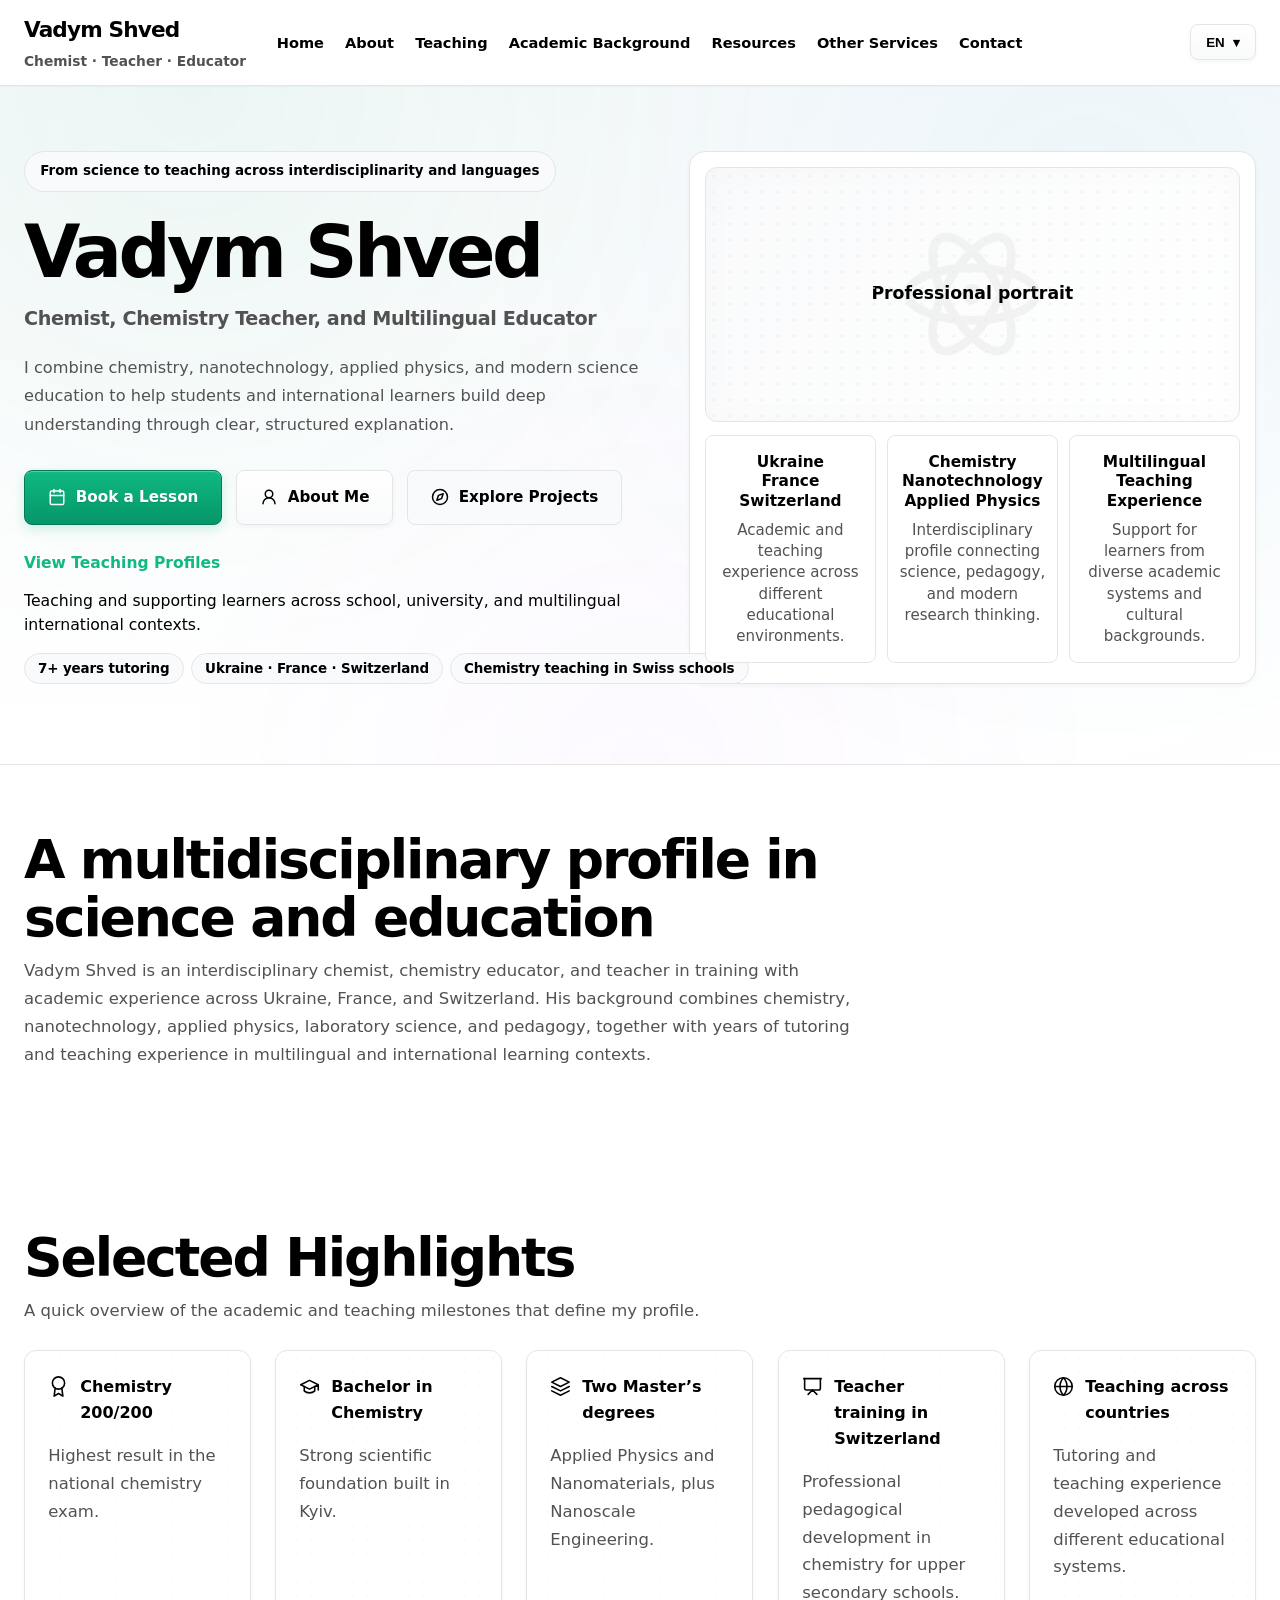
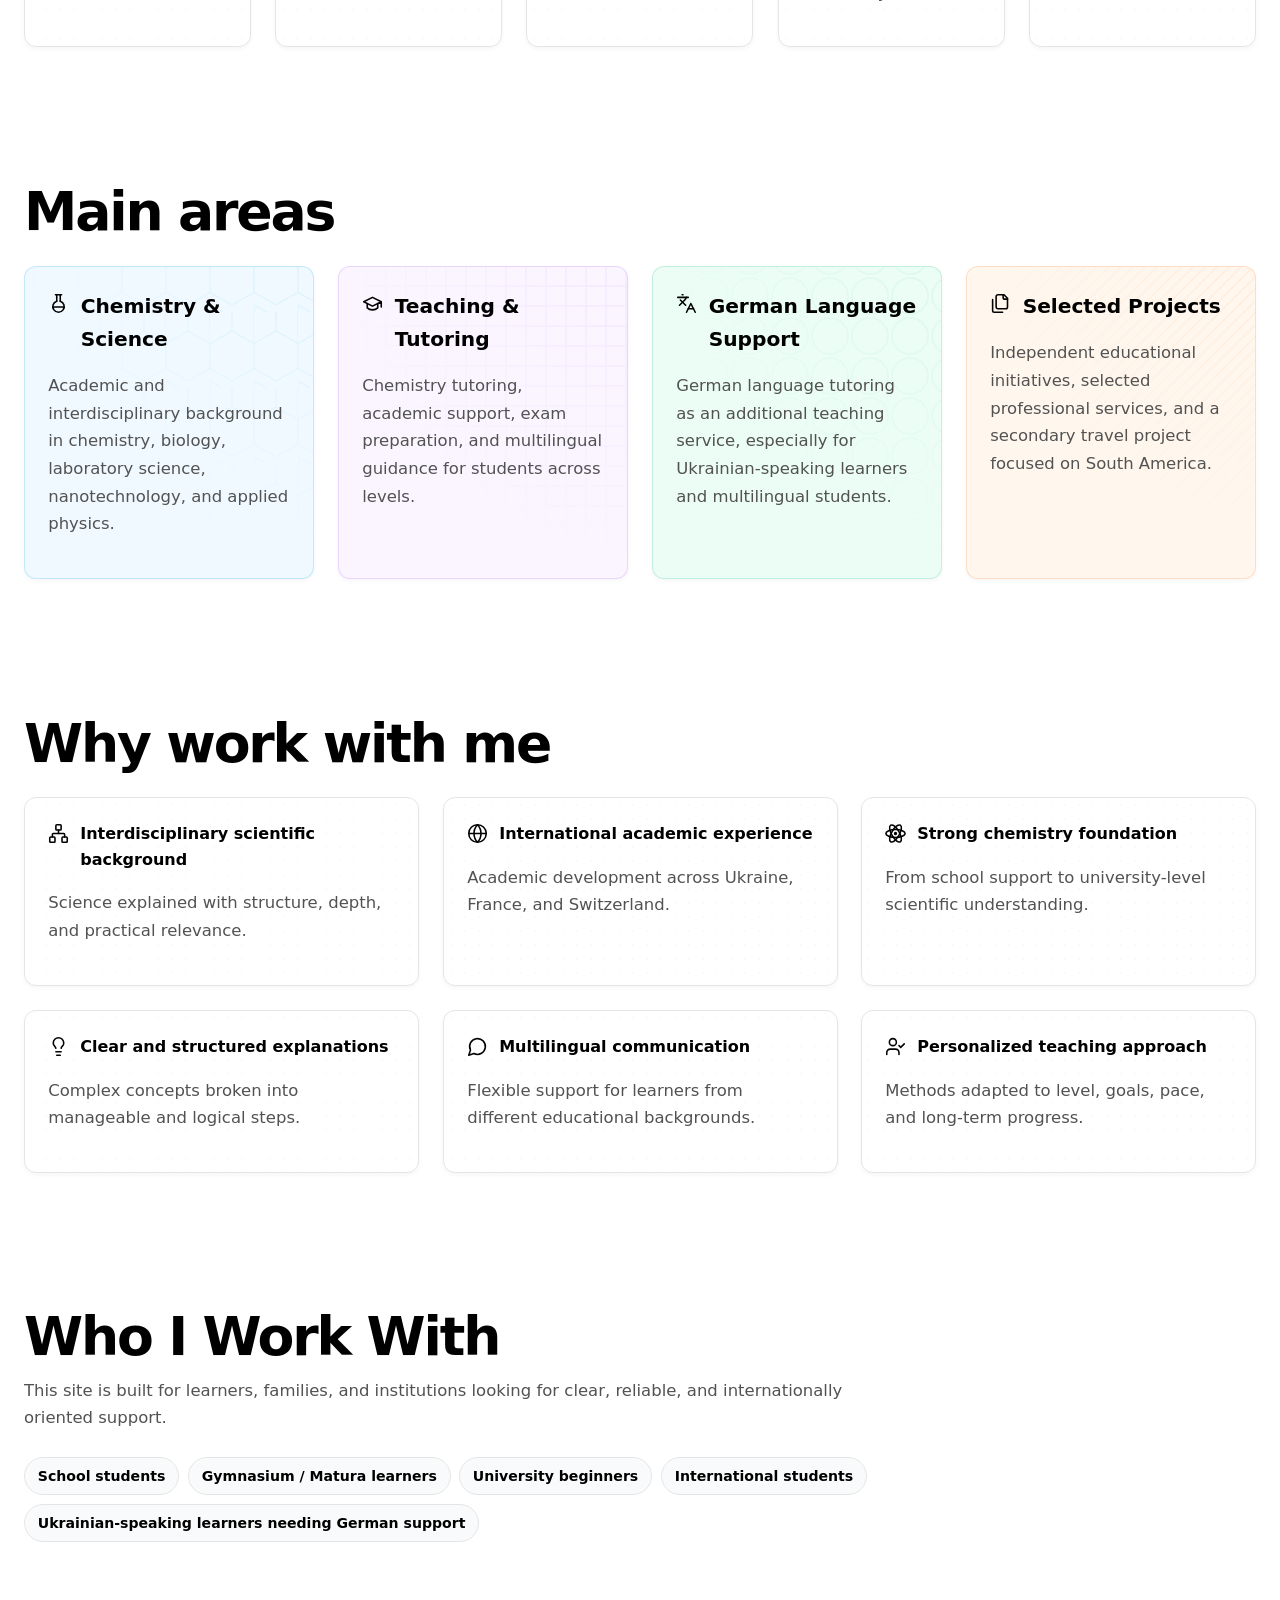
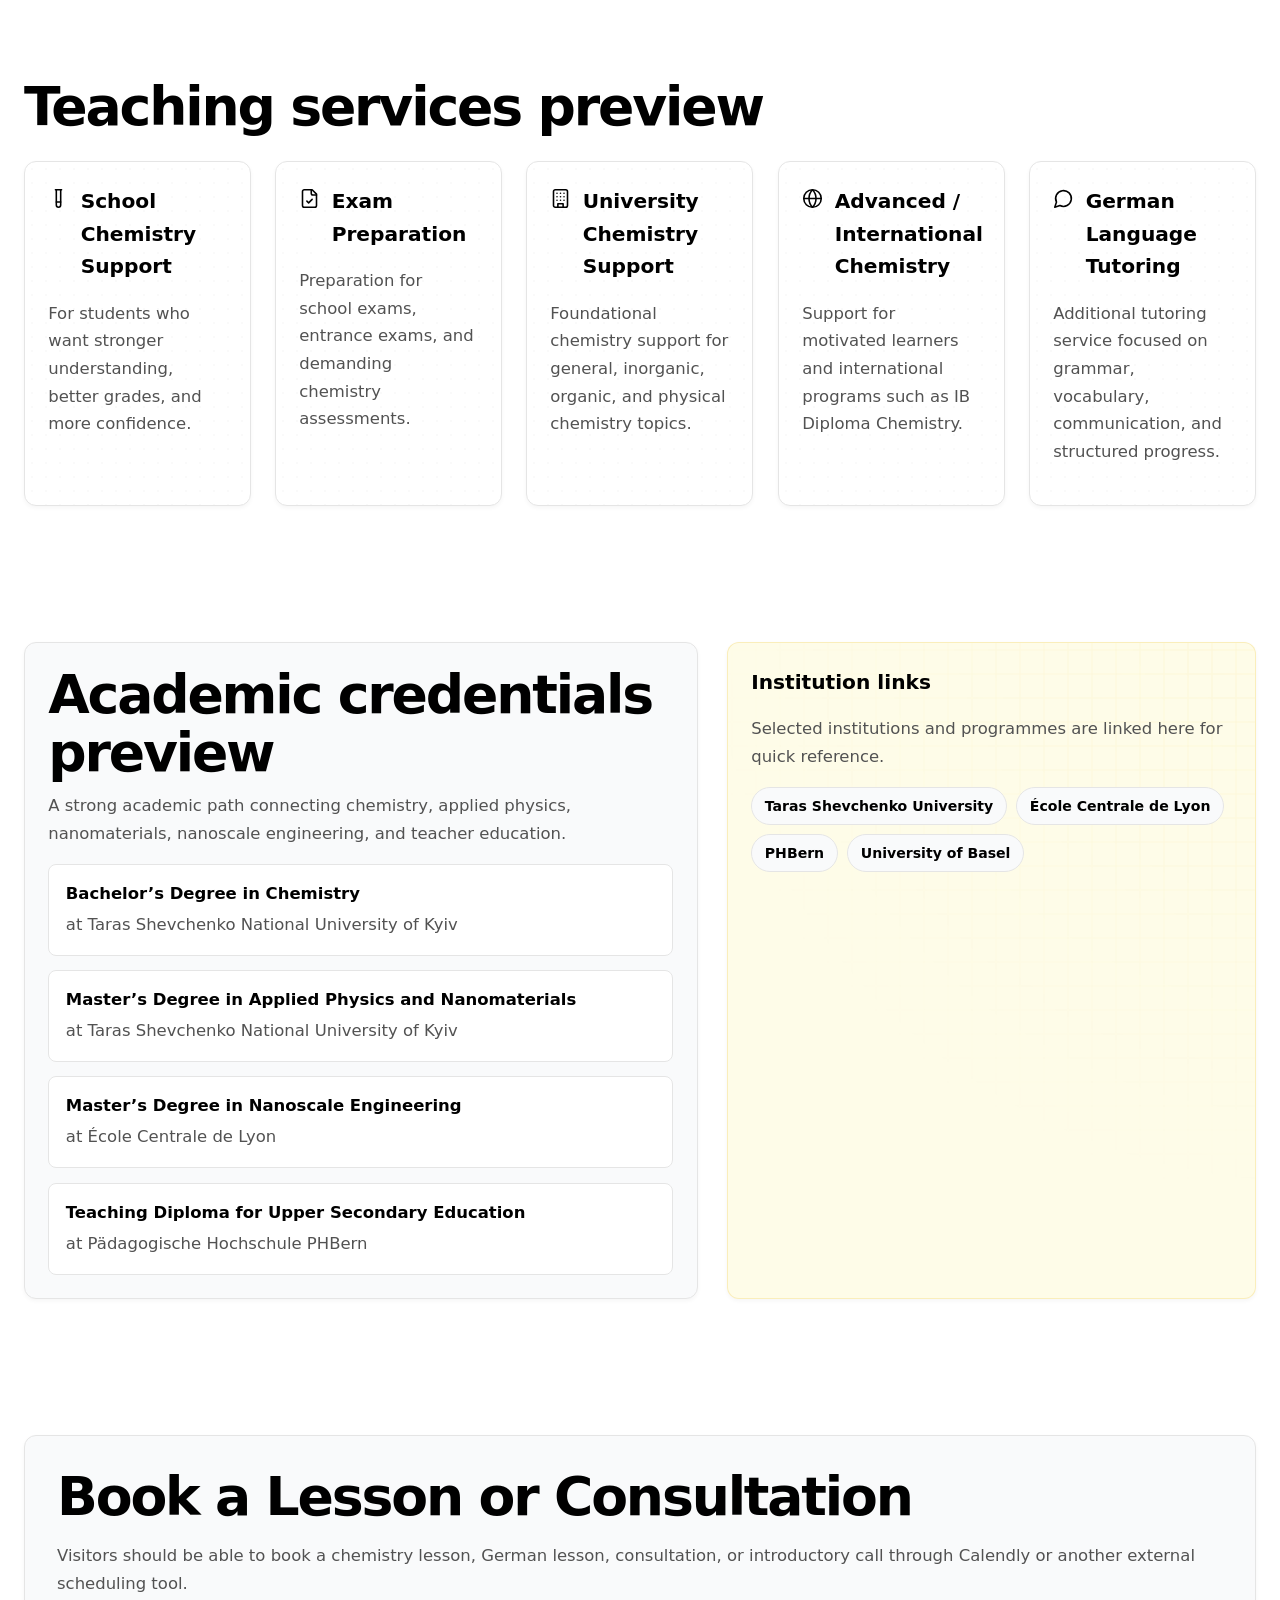
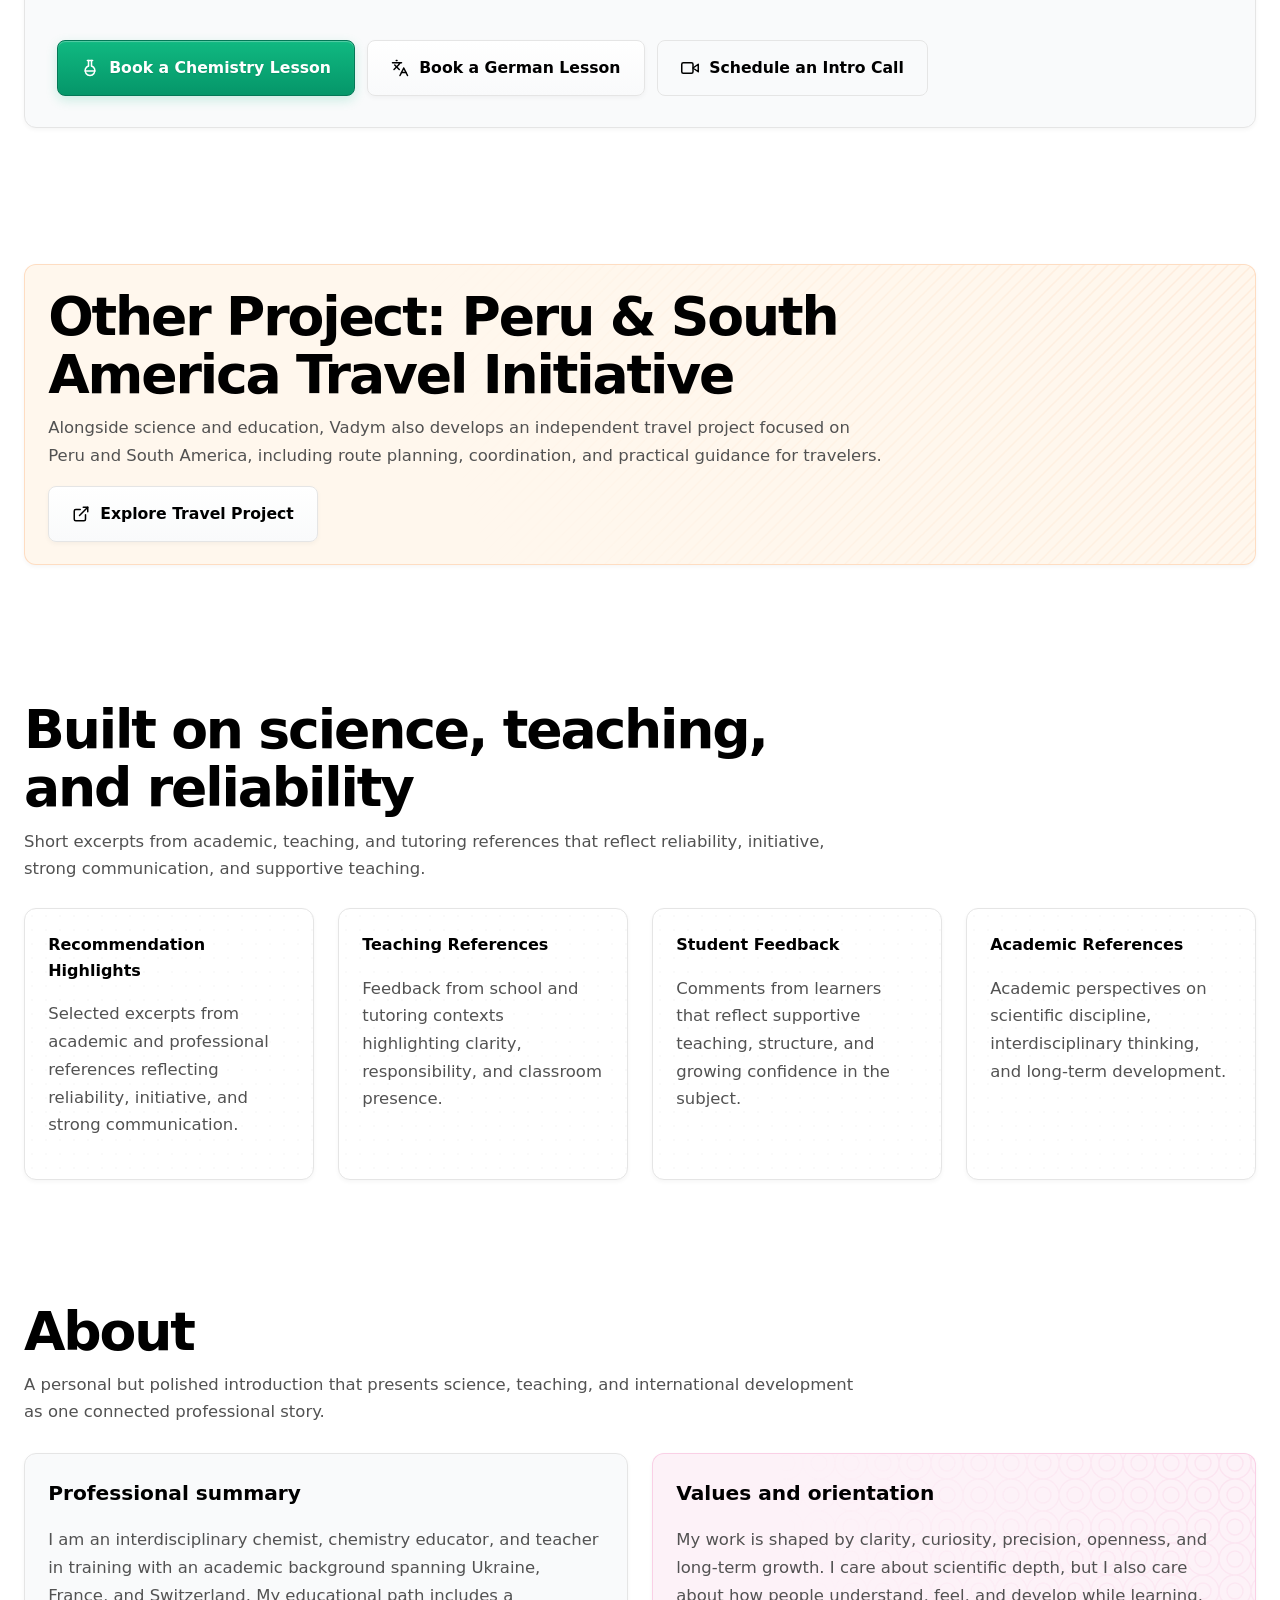
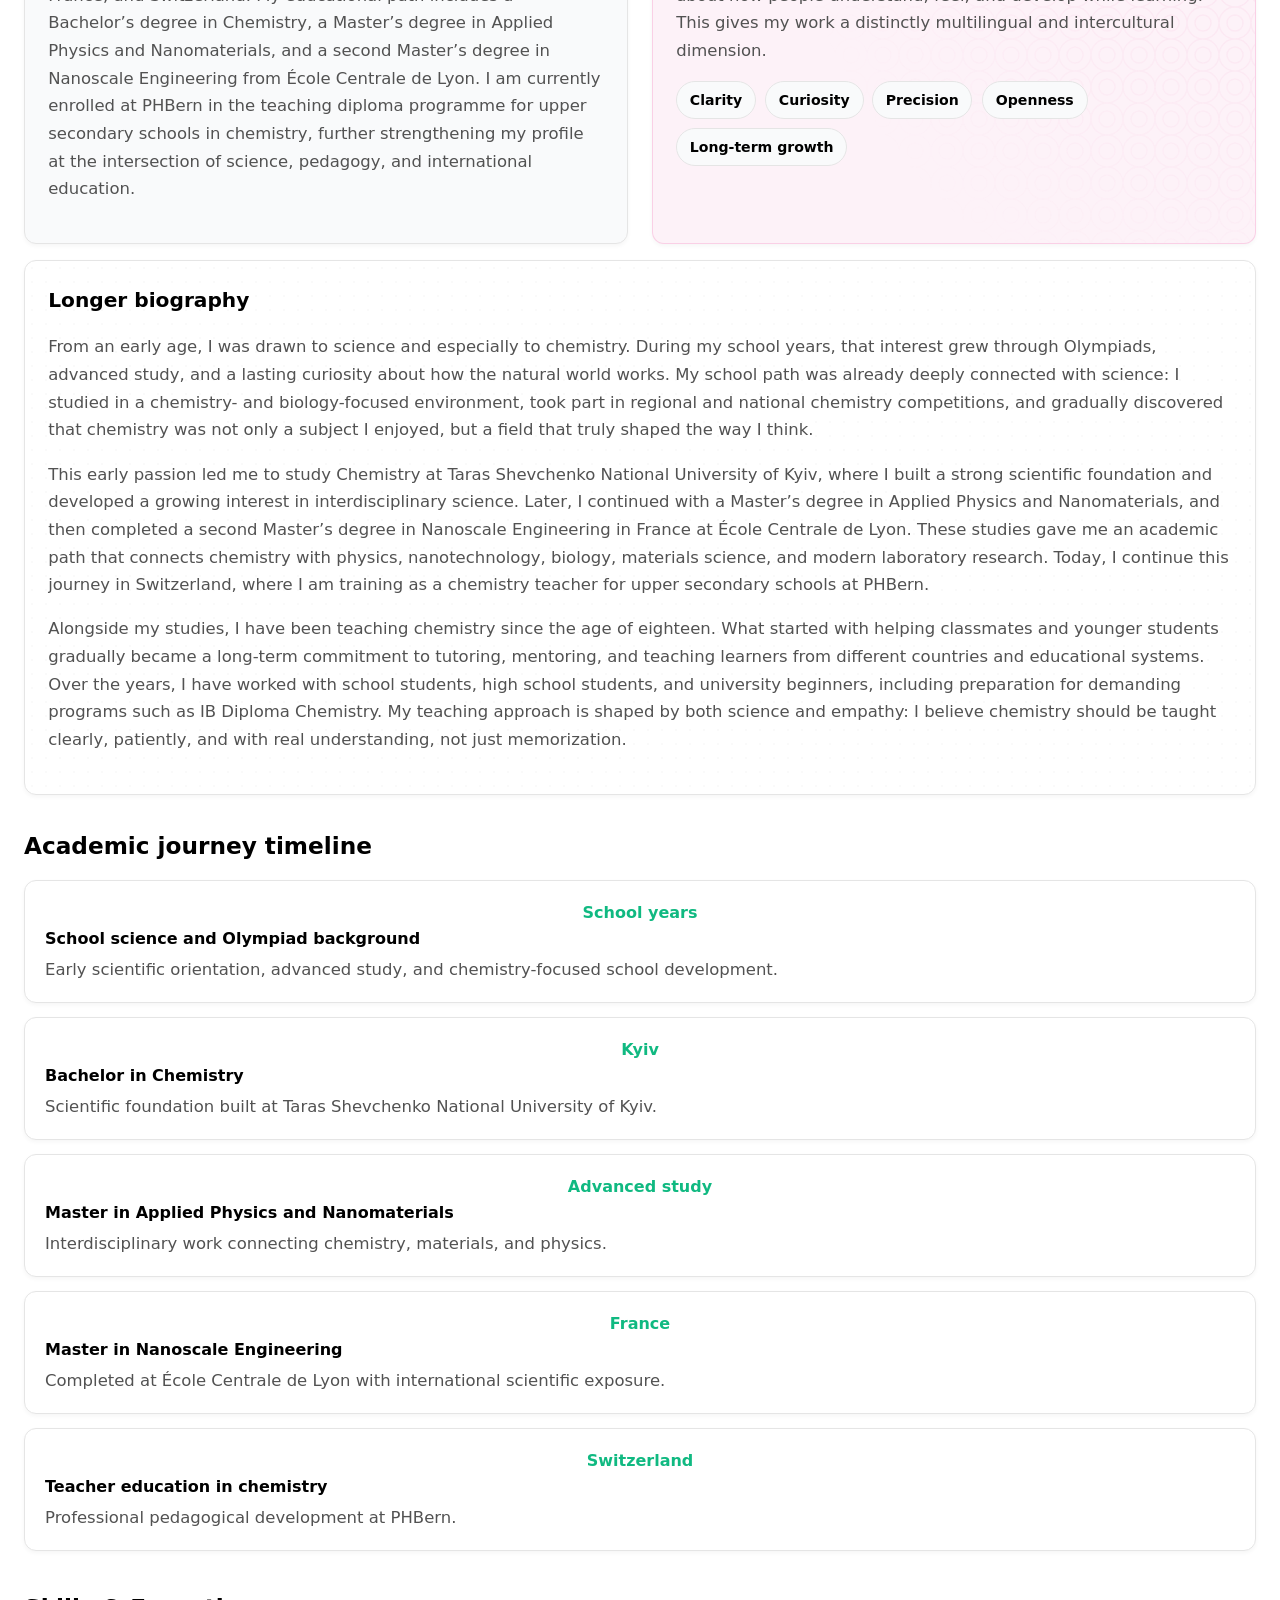
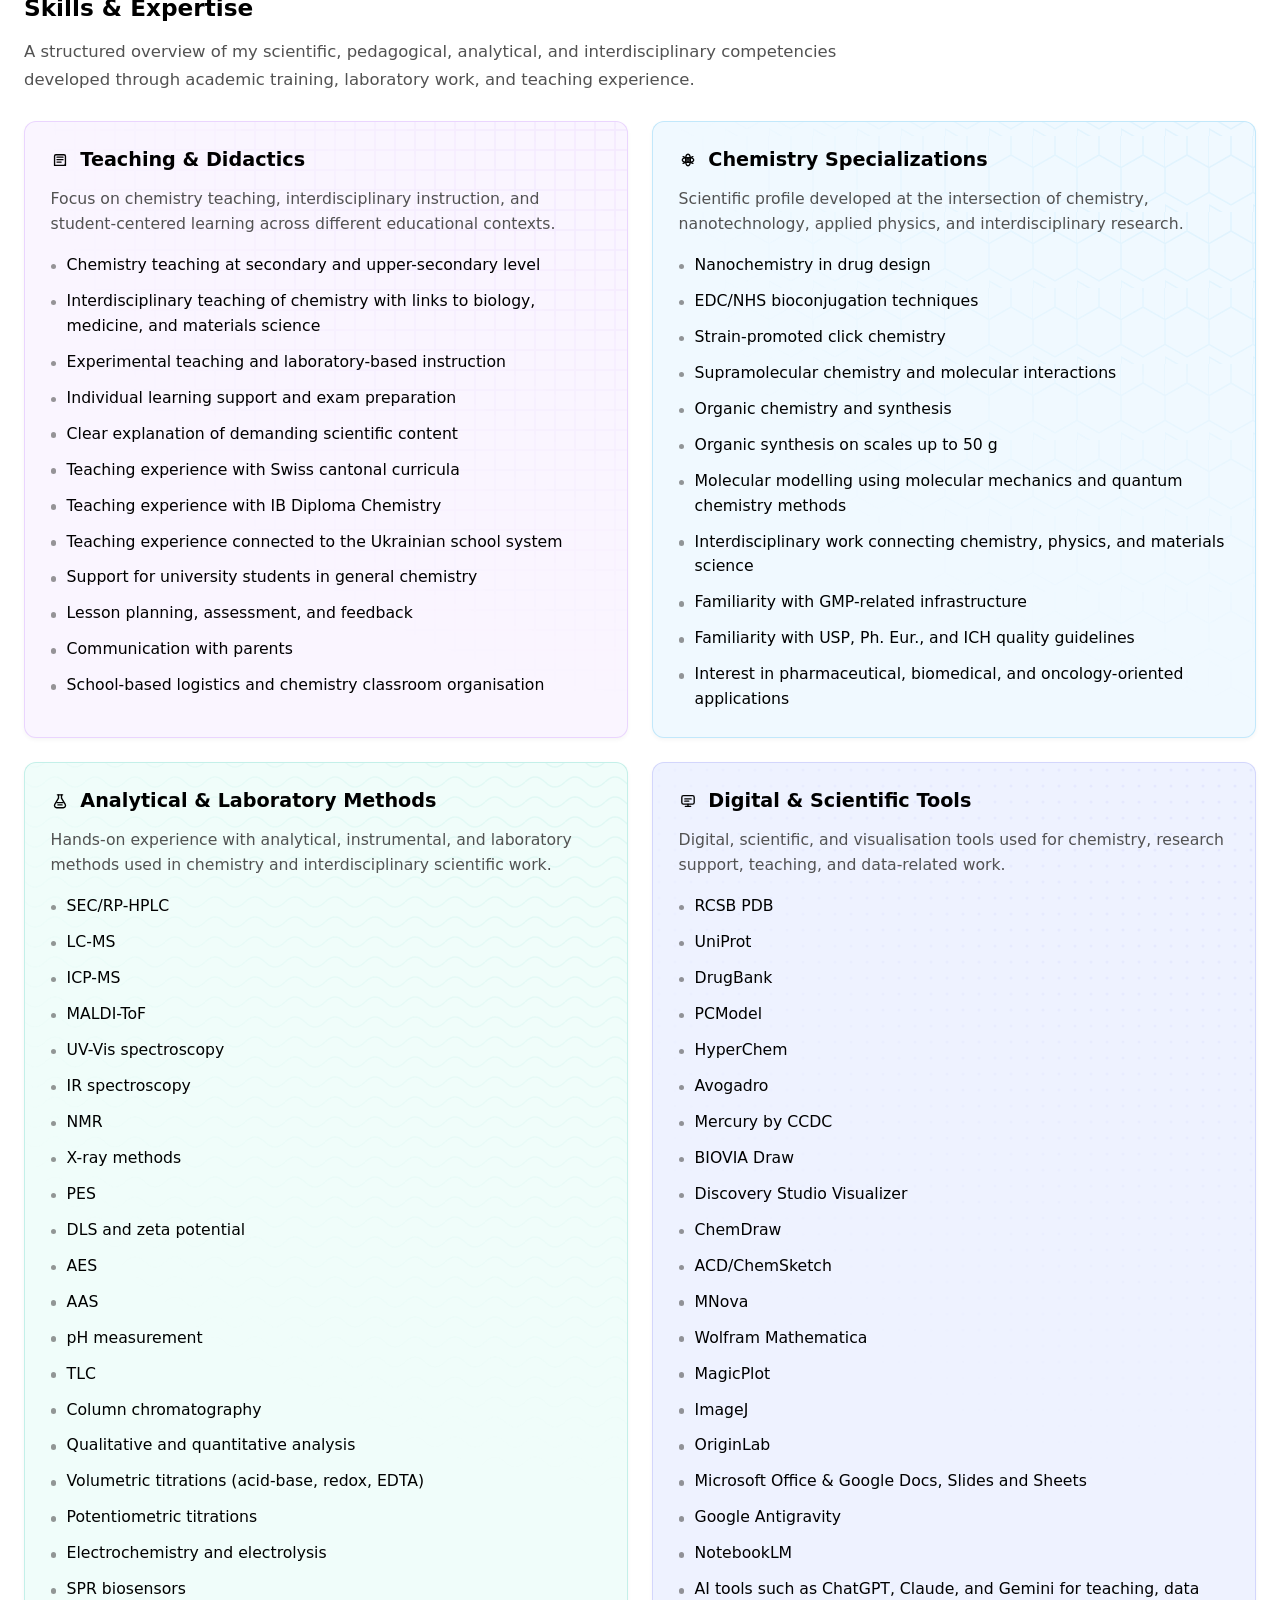
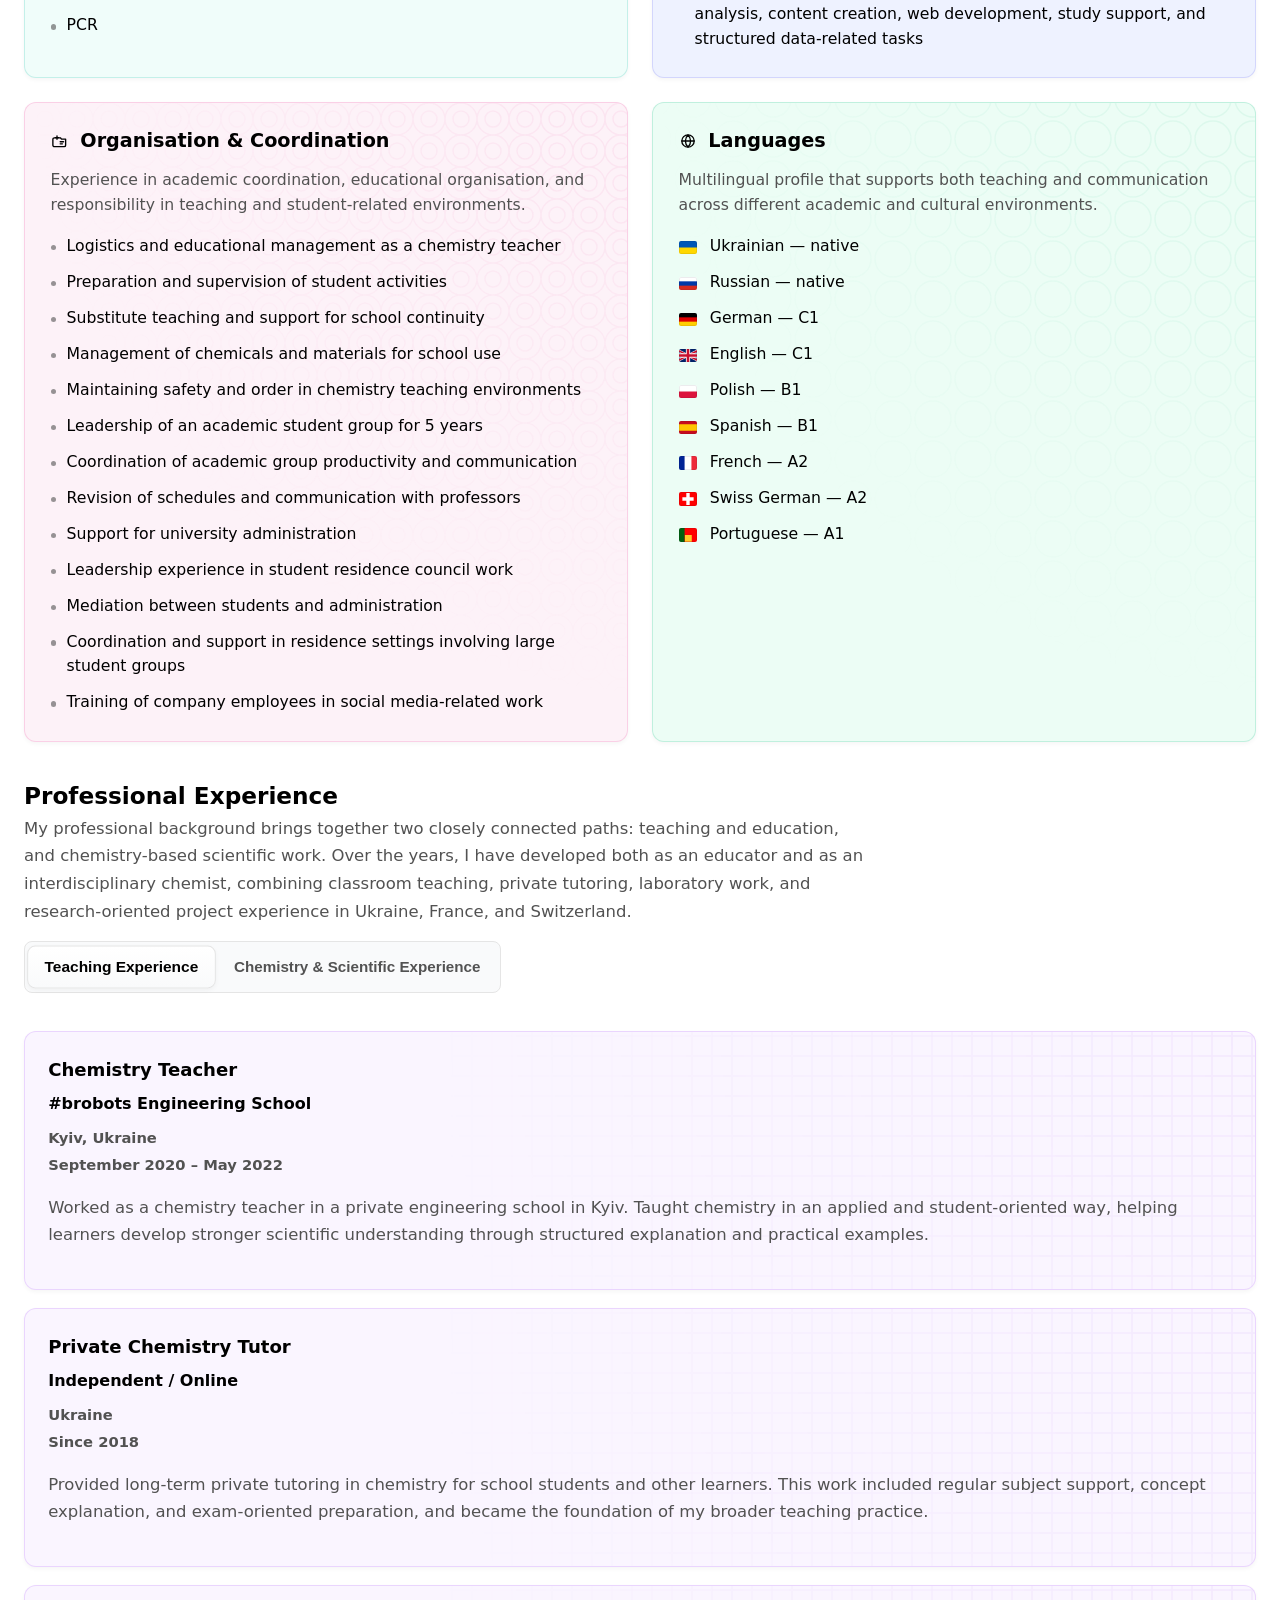
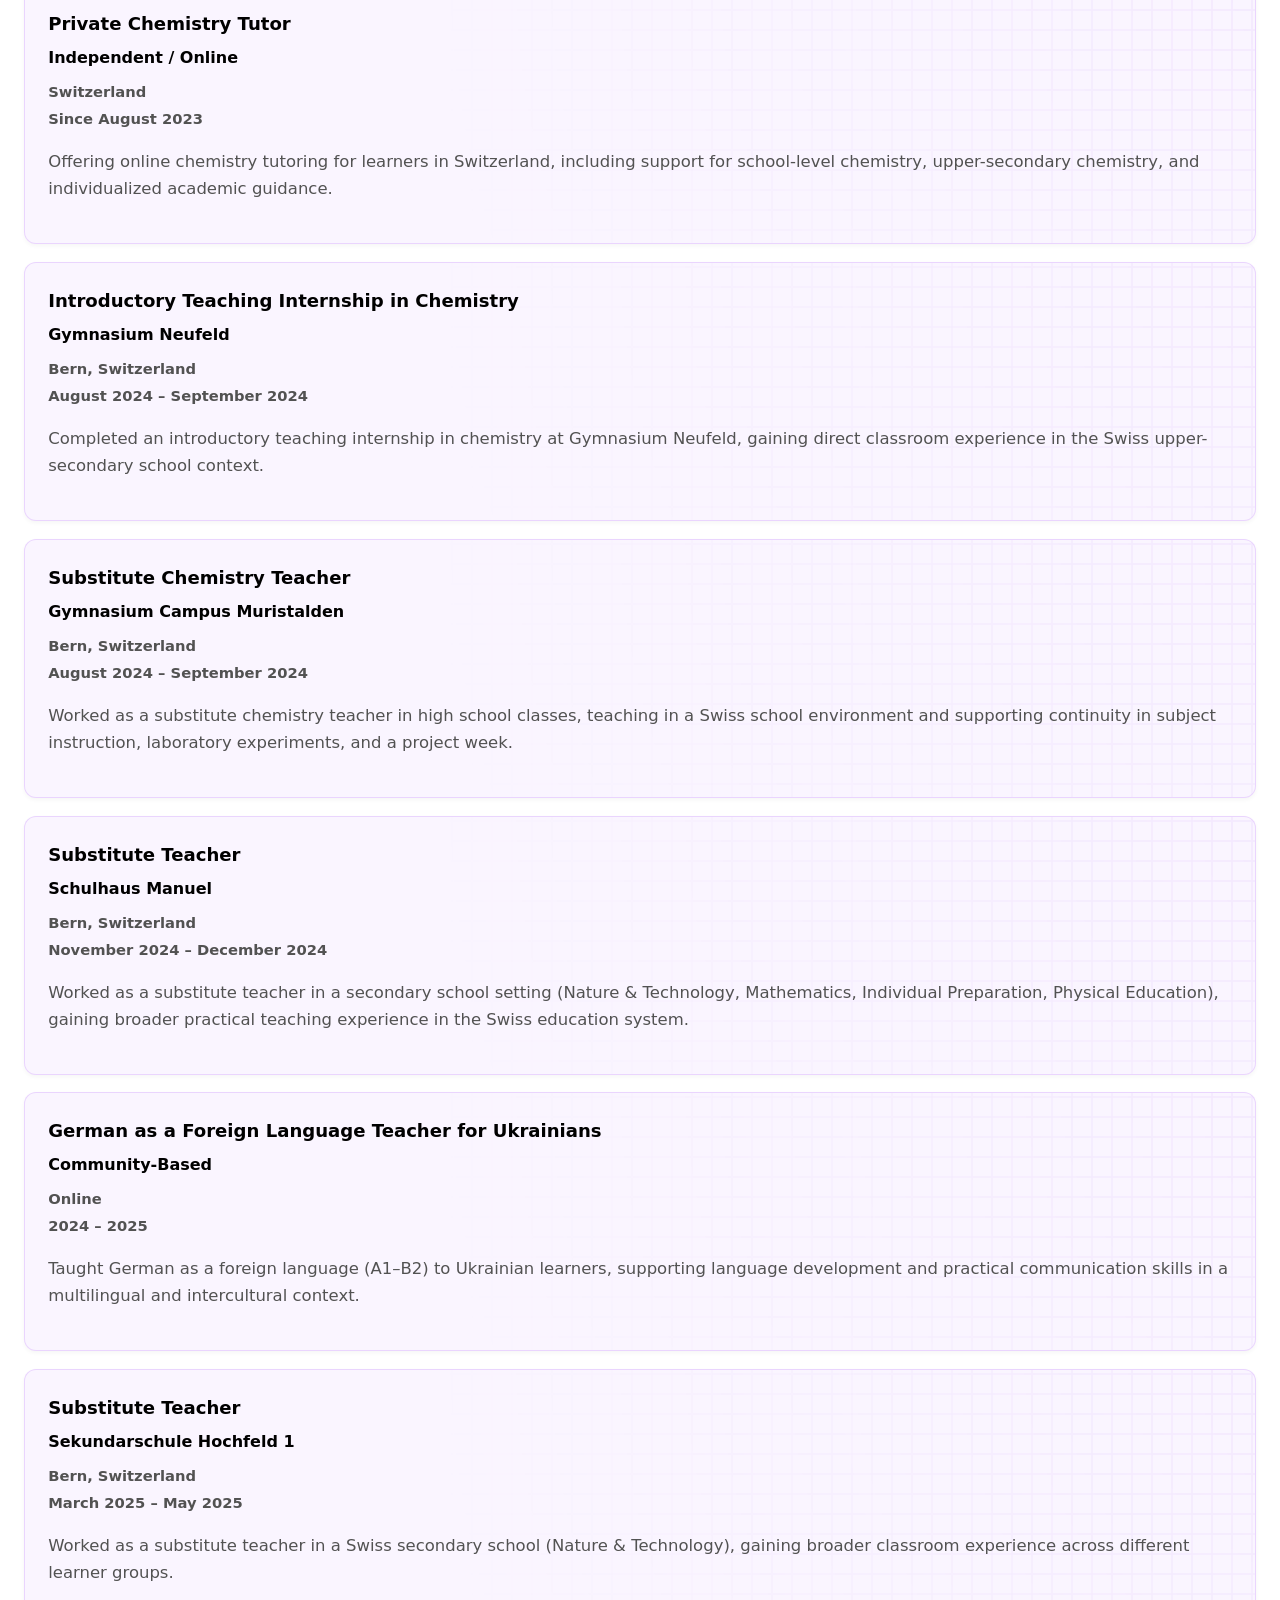
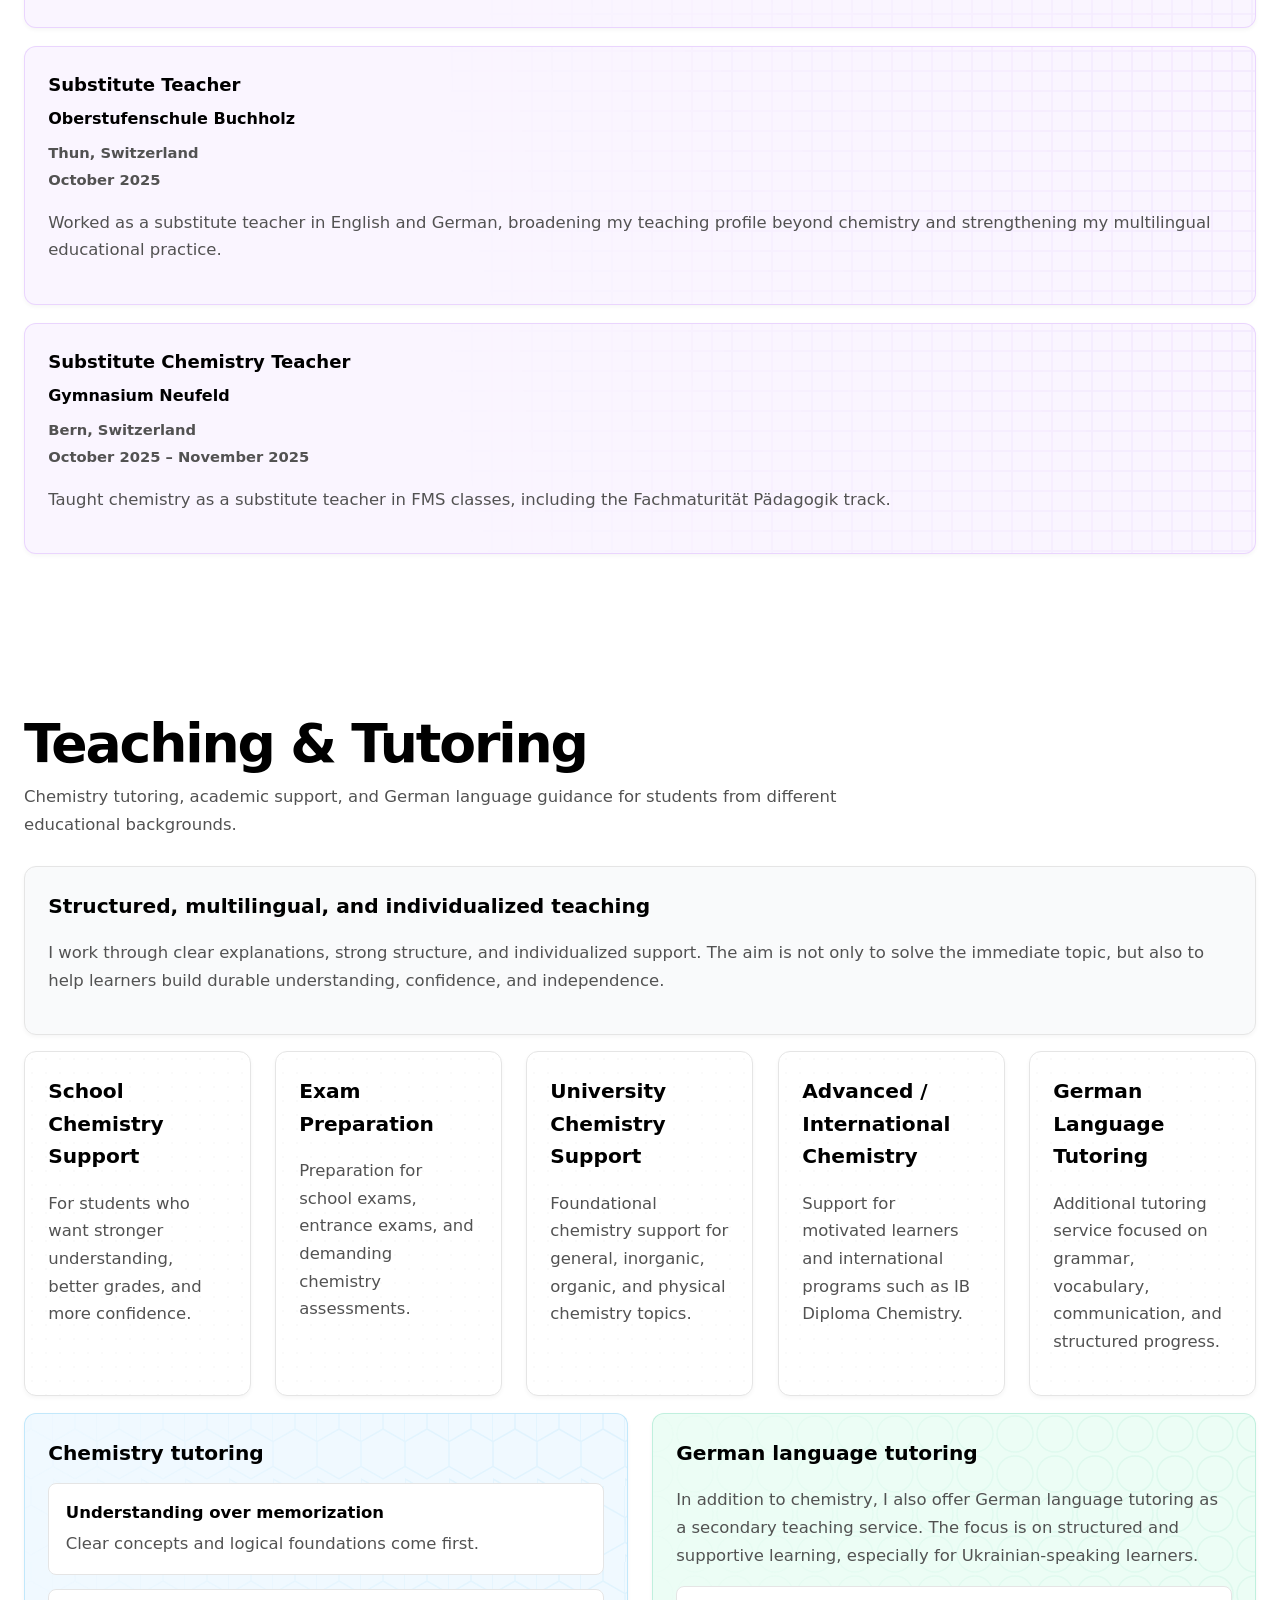
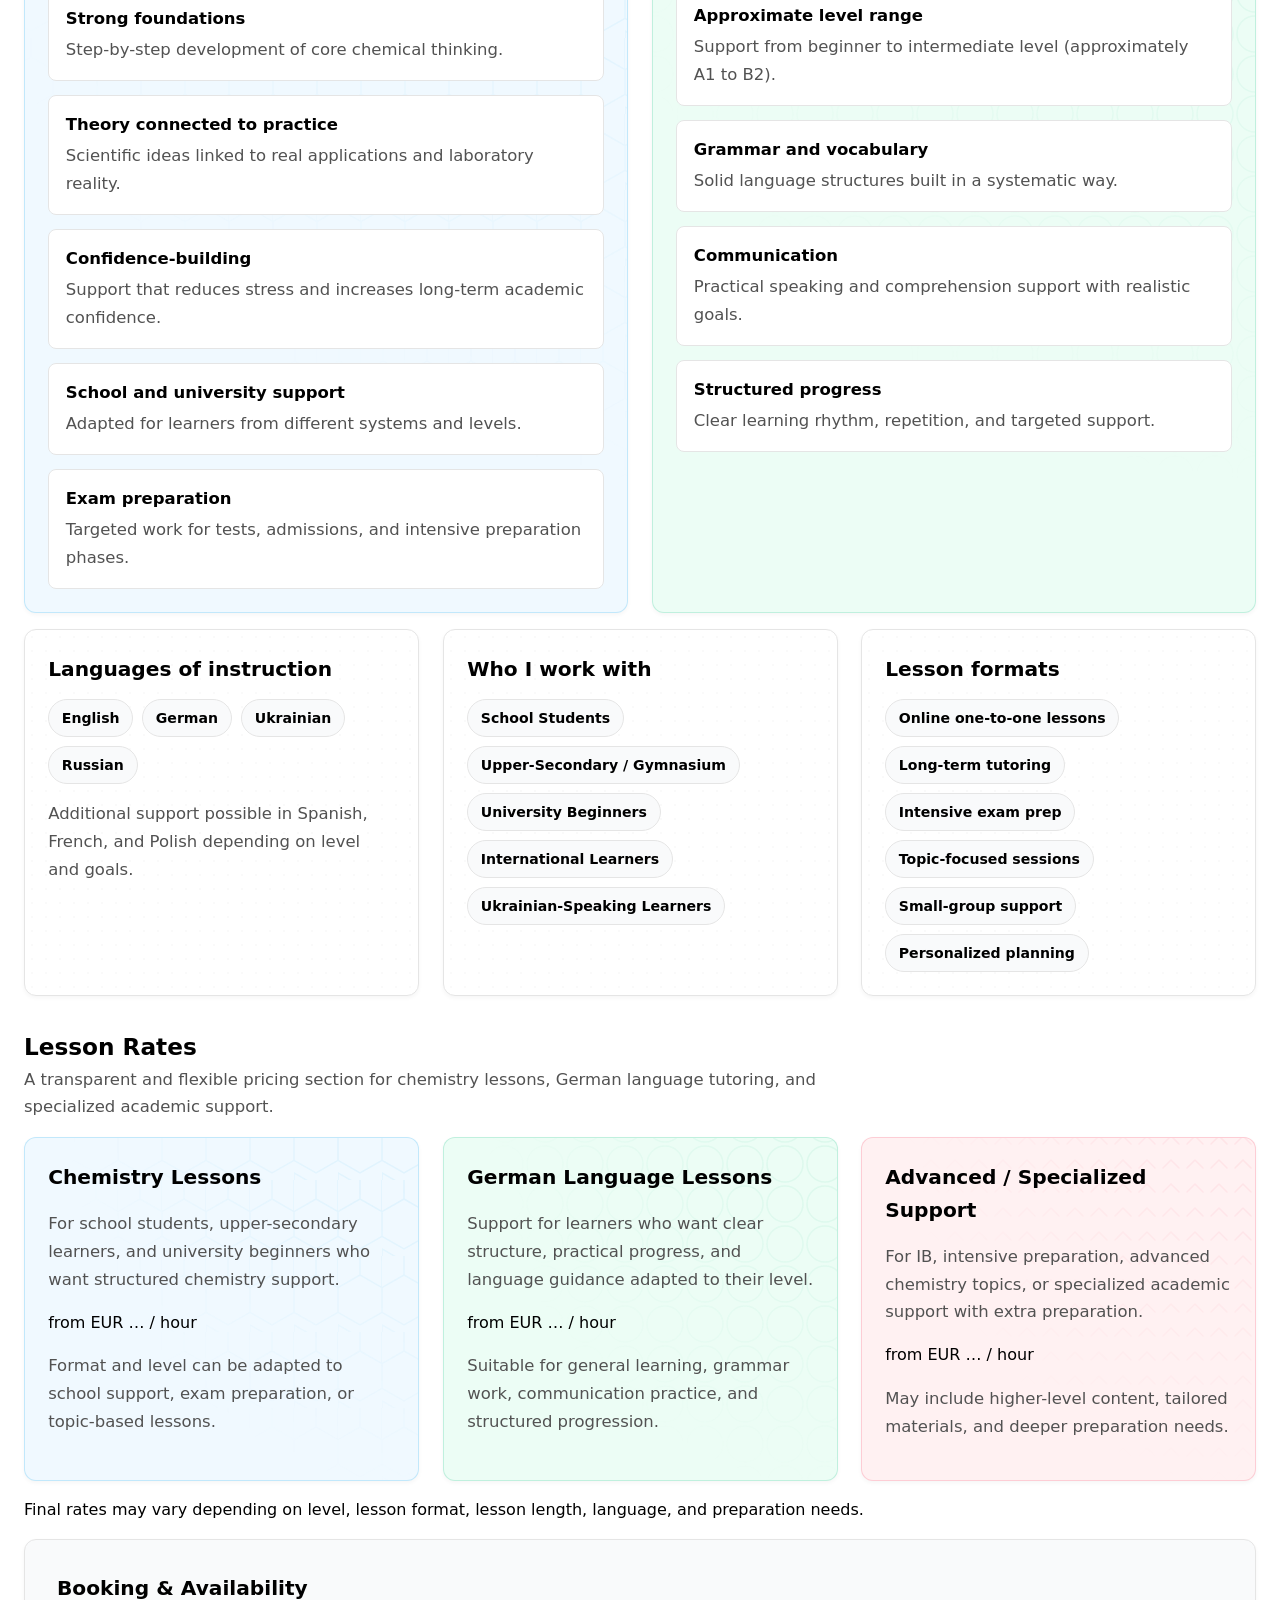
==== index.html @ fa3741a3 "Add files via upload" ====
<!DOCTYPE html>
<html lang="en">
<head>
  <meta charset="UTF-8" />
  <meta name="viewport" content="width=device-width, initial-scale=1.0" />
  <title>Vadym Shved — Personal Professional Website</title>
  <style>
:root {
      --bg: #ffffff;
      --surface: #ffffff;
      --text: #1e293b;
      --muted: #475569;
      --line: #d7dee8;
      --accent: #15803d;
      --accent-hover: #166534;
      --panel-soft: #f8fafc;
      --panel-accent: #f0fdf4;
      --panel-warm: #faf8f3;
      --shadow-sm: 0 4px 10px rgba(15, 23, 42, 0.06);
      --shadow: 0 10px 22px rgba(15, 23, 42, 0.08);
      --shadow-hover: 0 18px 30px rgba(21, 128, 61, 0.12);
      --radius-xl: 24px;
      --radius-lg: 18px;
      --radius-md: 12px;
      --max-width: 1240px;
      --bounce: cubic-bezier(0.34, 1.56, 0.64, 1);
    }

    @font-face { font-family: 'eUkraine'; src: url('e-Ukraine-Regular.otf') format('opentype'); font-weight: 400; font-style: normal; font-display: swap; }
    @font-face { font-family: 'eUkraine'; src: url('e-Ukraine-Medium.otf') format('opentype'); font-weight: 500; font-style: normal; font-display: swap; }
    @font-face { font-family: 'eUkraine'; src: url('e-Ukraine-Bold.otf') format('opentype'); font-weight: 700; font-style: normal; font-display: swap; }
    @font-face { font-family: 'eUkraineHead'; src: url('e-UkraineHead-Regular.otf') format('opentype'); font-weight: 400; font-style: normal; font-display: swap; }
    @font-face { font-family: 'eUkraineHead'; src: url('e-UkraineHead-Medium.otf') format('opentype'); font-weight: 500; font-style: normal; font-display: swap; }
    @font-face { font-family: 'eUkraineHead'; src: url('e-UkraineHead-Bold.otf') format('opentype'); font-weight: 700; font-style: normal; font-display: swap; }

    * { box-sizing: border-box; }
    html { scroll-behavior: smooth; }

    body {
      margin: 0;
      font-family: Inter, 'eUkraine', ui-sans-serif, system-ui, -apple-system, sans-serif;
      color: var(--text);
      background: var(--bg);
      line-height: 1.62;
      -webkit-font-smoothing: antialiased;
      text-rendering: optimizeLegibility;
    }

    a { color: inherit; text-decoration: none; transition: color 0.2s ease, background-color 0.2s ease, border-color 0.2s ease, transform 0.2s ease, box-shadow 0.2s ease; }
    img { max-width: 100%; display: block; border-radius: var(--radius-md); }

    html:lang(uk) body,
    html:lang(uk) h1,
    html:lang(uk) h2,
    html:lang(uk) h3,
    html:lang(uk) .brand-name,
    html:lang(uk) .hero-subtitle,
    html:lang(uk) .footer-title {
      font-family: 'eUkraineHead', Inter, sans-serif;
    }

    .container {
      width: min(var(--max-width), calc(100% - 3rem));
      margin: 0 auto;
    }

    .topbar {
      position: sticky;
      top: 0;
      z-index: 50;
      background: rgba(255, 255, 255, 0.96);
      backdrop-filter: blur(10px);
      border-bottom: 1px solid var(--line);
      box-shadow: 0 1px 0 rgba(15, 23, 42, 0.03);
    }

    .topbar-inner {
      display: grid;
      grid-template-columns: auto 1fr auto;
      align-items: center;
      gap: 1.6rem;
      padding: 1rem 0;
    }

    .brand { display: flex; flex-direction: column; gap: 0.12rem; }
    .brand-name {
      font-size: 1.35rem;
      font-weight: 800;
      letter-spacing: -0.025em;
      color: var(--text);
    }

    .brand-role {
      font-size: 0.86rem;
      color: var(--muted);
      font-weight: 500;
    }

    .nav-shell {
      display: flex;
      justify-content: center;
      overflow-x: auto;
      scrollbar-width: none;
    }

    .nav-shell::-webkit-scrollbar { display: none; }

    nav ul {
      list-style: none;
      margin: 0;
      padding: 0;
      display: flex;
      gap: 0.7rem;
      align-items: center;
      white-space: nowrap;
    }

    nav a {
      color: var(--text);
      font-size: 0.95rem;
      font-weight: 600;
      padding: 0.5rem 0.8rem;
      border-radius: var(--radius-md);
    }

    nav a:hover {
      color: var(--accent);
      background: var(--panel-accent);
    }

    .lang-switcher { position: relative; }

    .lang-toggle {
      border: 1px solid var(--line);
      background: #fff;
      color: var(--text);
      border-radius: 16px;
      padding: 0.6rem 0.95rem;
      font-weight: 700;
      cursor: pointer;
      display: inline-flex;
      align-items: center;
      gap: 0.5rem;
      box-shadow: var(--shadow-sm);
    }

    .lang-toggle:hover {
      border-color: var(--accent);
      color: var(--accent);
      transform: translateY(-1px);
    }

    .lang-menu {
      position: absolute;
      top: calc(100% + 0.55rem);
      right: 0;
      min-width: 184px;
      display: none;
      padding: 0.45rem;
      border-radius: var(--radius-lg);
      border: 1px solid var(--line);
      background: #fff;
      box-shadow: var(--shadow);
    }

    .lang-menu.open { display: grid; gap: 0.3rem; }

    .lang-option {
      border: none;
      background: transparent;
      padding: 0.75rem 0.9rem;
      border-radius: var(--radius-md);
      text-align: left;
      cursor: pointer;
      color: var(--muted);
      font-weight: 600;
      transition: all 0.2s ease;
    }

    .lang-option:hover,
    .lang-option.active {
      background: var(--panel-soft);
      color: var(--accent);
    }

    section {
      padding: 4.8rem 0 4.9rem;
      scroll-margin-top: 5rem;
    }

    .hero {
      padding-top: 3.6rem;
      padding-bottom: 4.9rem;
      background: linear-gradient(180deg, var(--panel-soft) 0%, #ffffff 100%);
      border-bottom: 1px solid var(--line);
    }

    .hero-grid {
      display: grid;
      grid-template-columns: 1.1fr 0.9fr;
      gap: 3.2rem;
      align-items: center;
    }

    .eyebrow {
      display: inline-block;
      padding: 0.52rem 0.95rem;
      background: var(--panel-accent);
      color: var(--accent);
      border: 1px solid rgba(21, 128, 61, 0.18);
      border-radius: var(--radius-md);
      font-size: 0.9rem;
      font-weight: 700;
      margin-bottom: 1.35rem;
    }

    h1 {
      font-size: clamp(3.2rem, 5.8vw, 5rem);
      line-height: 1.02;
      font-weight: 800;
      margin: 0 0 1rem;
      letter-spacing: -0.045em;
      color: var(--text);
    }

    h2 {
      font-size: clamp(2.35rem, 4.5vw, 3.35rem);
      line-height: 1.08;
      letter-spacing: -0.035em;
      margin: 0 0 1rem;
      font-weight: 800;
      color: var(--text);
    }

    h3 {
      font-size: 1.26rem;
      margin-top: 0;
      margin-bottom: 0.8rem;
      font-weight: 700;
      color: var(--text);
    }

    .hero-subtitle {
      font-size: clamp(1.2rem, 2vw, 1.45rem);
      font-weight: 650;
      color: var(--muted);
      margin: 0 0 1.25rem;
    }

    .hero-text {
      font-size: 1.12rem;
      color: var(--muted);
      max-width: 640px;
      margin-bottom: 2rem;
      line-height: 1.72;
    }

    .section-header {
      max-width: 840px;
      margin-bottom: 1.85rem;
    }

    .section-intro,
    .muted,
    .card p,
    .detail-card p,
    .timeline-item p,
    .list-card p,
    .profile-card p,
    .resource-card p,
    .service-card p,
    .contact-card p,
    .pricing-card p,
    .experience-card p,
    .note-box p {
      color: var(--muted);
      font-size: 1.03rem;
      line-height: 1.68;
    }

    .button-row {
      display: flex;
      flex-wrap: wrap;
      gap: 0.9rem;
      margin-bottom: 1.3rem;
    }

    .btn,
    .text-link {
      display: inline-flex;
      align-items: center;
      justify-content: center;
      border-radius: 16px;
      font-weight: 700;
      font-size: 1rem;
      cursor: pointer;
      transition: all 0.25s ease;
    }

    .btn {
      padding: 0.98rem 1.65rem;
      border: 1px solid transparent;
    }

    .btn-primary {
      background: var(--accent);
      color: #fff;
      box-shadow: 0 10px 20px rgba(21, 128, 61, 0.18);
    }

    .btn-primary:hover {
      background: var(--accent-hover);
      transform: translateY(-2px);
      box-shadow: 0 16px 26px rgba(21, 128, 61, 0.22);
    }

    .btn-secondary {
      background: #fff;
      color: var(--text);
      border-color: var(--line);
      box-shadow: var(--shadow-sm);
    }

    .btn-secondary:hover {
      border-color: var(--text);
      transform: translateY(-2px);
    }

    .btn-soft {
      background: var(--panel-soft);
      color: var(--text);
      border-color: var(--line);
    }

    .btn-soft:hover {
      background: #eef2f7;
      transform: translateY(-2px);
    }

    .text-link {
      color: var(--accent);
      gap: 0.35rem;
    }

    .text-link:hover {
      color: var(--accent-hover);
      text-decoration: underline;
    }

    .hero-visual {
      background: #fff;
      border: 1px solid var(--line);
      border-radius: var(--radius-xl);
      padding: 1.25rem;
      box-shadow: var(--shadow);
    }

    .portrait-box {
      min-height: 300px;
      border-radius: var(--radius-lg);
      background: var(--panel-soft);
      display: grid;
      place-items: center;
      text-align: center;
      color: var(--muted);
      font-weight: 600;
      font-size: 1.08rem;
      border: 1px dashed var(--line);
      padding: 1rem;
    }

    .mini-grid {
      display: grid;
      grid-template-columns: repeat(3, 1fr);
      gap: 0.9rem;
      margin-top: 0.95rem;
    }

    .mini-card {
      background: #fff;
      border-radius: var(--radius-md);
      padding: 1rem 0.65rem;
      text-align: center;
      border: 1px solid var(--line);
      transition: transform 0.22s ease, border-color 0.22s ease, box-shadow 0.22s ease;
    }

    .mini-card:hover {
      transform: translateY(-3px);
      border-color: var(--accent);
      box-shadow: var(--shadow-sm);
    }

    .mini-card strong {
      display: flex;
      flex-direction: column;
      align-items: center;
      justify-content: center;
      min-height: 4.2rem;
      font-size: 0.98rem;
      margin-bottom: 0.42rem;
      color: var(--text);
      font-weight: 800;
      line-height: 1.28;
      text-align: center;
    }

    .mini-title-line {
      display: block;
      width: 100%;
      text-align: center;
    }

    .mini-card .muted {
      display: block;
      text-align: center;
      line-height: 1.6;
    }

    .grid-2,
    .grid-3,
    .grid-4,
    .grid-5 {
      display: grid;
      gap: 1.5rem;
    }

    .grid-2 { grid-template-columns: repeat(2, 1fr); }
    .grid-3 { grid-template-columns: repeat(3, 1fr); }
    .grid-4 { grid-template-columns: repeat(4, 1fr); }
    .grid-5 { grid-template-columns: repeat(5, 1fr); }
    .split-layout { display: grid; grid-template-columns: 1.12fr 0.88fr; gap: 1.8rem; }
    .contact-layout { display: grid; grid-template-columns: 0.9fr 1.1fr; gap: 1.8rem; }

    .card,
    .list-card,
    .detail-card,
    .timeline-item,
    .profile-card,
    .resource-card,
    .service-card,
    .contact-card,
    .pricing-card,
    .cta-box,
    .note-box,
    .experience-card {
      background: #fff;
      border: 1px solid var(--line);
      border-radius: var(--radius-lg);
      padding: 1.6rem;
      box-shadow: var(--shadow-sm);
      transition: transform 0.25s ease, border-color 0.25s ease, box-shadow 0.25s ease;
    }

    .card:hover,
    .list-card:hover,
    .service-card:hover,
    .profile-card:hover,
    .resource-card:hover,
    .pricing-card:hover,
    .experience-card:hover {
      transform: translateY(-4px);
      border-color: var(--accent);
      box-shadow: var(--shadow-hover);
    }

    .soft-panel {
      background: var(--panel-soft);
    }

    .accent-panel,
    .green-panel {
      background: var(--panel-accent);
      border-color: rgba(21, 128, 61, 0.18);
    }

    .cta-box {
      display: flex;
      justify-content: space-between;
      align-items: center;
      flex-wrap: wrap;
      gap: 1.6rem;
      padding: 2rem;
      background: var(--panel-accent);
      border-color: rgba(21, 128, 61, 0.18);
    }

    .resource-cover {
      height: 150px;
      border-radius: var(--radius-md);
      background: var(--panel-soft);
      display: grid;
      place-items: center;
      color: var(--muted);
      font-weight: 600;
      margin-bottom: 1.1rem;
      border: 1px solid var(--line);
      text-align: center;
      padding: 1rem;
    }

    .badge-list,
    .bullet-list,
    .stack-list {
      list-style: none;
      padding: 0;
      margin: 0;
      display: grid;
      gap: 0.9rem;
    }

    .bullet-list li,
    .stack-list li {
      padding: 1rem 1.05rem;
      border-radius: var(--radius-md);
      background: #fff;
      border: 1px solid var(--line);
      transition: border-color 0.2s ease, transform 0.2s ease;
    }

    .bullet-list li:hover,
    .stack-list li:hover {
      border-color: var(--accent);
      transform: translateX(3px);
    }

    .bullet-list li strong,
    .stack-list li strong {
      display: block;
      margin-bottom: 0.22rem;
      color: var(--text);
      font-size: 1.03rem;
    }

    .tag-row {
      display: flex;
      flex-wrap: wrap;
      gap: 0.55rem;
    }

    .tag {
      padding: 0.46rem 0.9rem;
      border-radius: 999px;
      background: var(--panel-soft);
      border: 1px solid var(--line);
      font-size: 0.9rem;
      font-weight: 600;
      color: var(--text);
      white-space: nowrap;
    }

    .icon-link {
      display: inline-flex;
      align-items: center;
      gap: 0.7rem;
      color: var(--text);
      font-weight: 700;
    }

    .icon-link:hover {
      color: var(--accent);
    }

    .icon-badge {
      width: 38px;
      height: 38px;
      border-radius: var(--radius-md);
      display: inline-grid;
      place-items: center;
      background: var(--panel-soft);
      border: 1px solid var(--line);
      color: var(--text);
      font-size: 0.9rem;
      font-weight: 800;
      transition: all 0.2s ease;
    }

    .icon-link:hover .icon-badge {
      border-color: var(--accent);
      background: var(--panel-accent);
      color: var(--accent);
    }

    .tab-buttons {
      display: inline-flex;
      width: fit-content;
      max-width: 100%;
      align-self: start;
      justify-content: flex-start;
      background: var(--panel-soft);
      padding: 0.24rem;
      border-radius: 999px;
      gap: 0.28rem;
      margin-bottom: 1.45rem;
      flex-wrap: wrap;
      border: 1px solid var(--line);
      box-shadow: none;
    }

    .tab-btn {
      border: none;
      background: transparent;
      padding: 0.68rem 1rem;
      border-radius: 999px;
      font-weight: 700;
      color: var(--muted);
      cursor: pointer;
      transition: all 0.2s ease;
      font-size: 0.95rem;
      line-height: 1.2;
      white-space: nowrap;
    }

    .tab-btn.active {
      background: #fff;
      color: var(--text);
      box-shadow: var(--shadow-sm);
      border: 1px solid var(--line);
    }

    .tab-panel { display: none; }
    .tab-panel.active { display: block; animation: fadeIn 0.35s ease; }
    @keyframes fadeIn { from { opacity: 0; transform: translateY(8px); } to { opacity: 1; transform: translateY(0); } }


    .tabs-shell {
      display: grid;
      gap: 0.9rem;
      margin-top: 0.2rem;
      justify-items: start;
    }

    .experience-grid {
      display: grid;
      gap: 1.15rem;
    }

    .experience-card {
      margin: 0;
      padding: 1.75rem;
    }

    .experience-meta {
      display: grid;
      gap: 0.22rem;
      margin-bottom: 0.85rem;
    }

    .experience-role {
      font-size: 1.13rem;
      font-weight: 800;
      color: var(--text);
      margin-bottom: 0.18rem;
    }

    .experience-place {
      font-weight: 700;
      margin-bottom: 0.35rem;
      color: var(--text);
    }

    .experience-location,
    .experience-dates {
      color: var(--muted);
      font-weight: 600;
      font-size: 0.92rem;
    }

    .timeline {
      display: grid;
      gap: 1rem;
    }

    .timeline-item {
      grid-template-columns: 136px 1fr;
      gap: 1.35rem;
      align-items: stretch;
      padding: 1.45rem;
    }

    .timeline-year {
      font-size: 1.02rem;
      font-weight: 800;
      color: var(--accent);
      display: flex;
      align-items: center;
      justify-content: center;
      text-align: center;
    }

    form { display: grid; gap: 1rem; }

    input,
    textarea {
      width: 100%;
      padding: 1rem 1.05rem;
      border-radius: var(--radius-md);
      border: 1px solid var(--line);
      background: #fff;
      font-family: inherit;
      font-size: 1rem;
      color: var(--text);
      font-weight: 500;
      transition: border-color 0.2s ease, box-shadow 0.2s ease;
    }

    textarea {
      min-height: 150px;
      resize: vertical;
    }

    input:focus,
    textarea:focus {
      outline: none;
      border-color: var(--accent);
      box-shadow: 0 0 0 3px rgba(21, 128, 61, 0.1);
    }

    .link-pills {
      display: flex;
      flex-wrap: wrap;
      gap: 0.55rem;
      margin-top: 0.9rem;
    }

    .link-pill {
      display: inline-flex;
      align-items: center;
      gap: 0.5rem;
      padding: 0.56rem 0.82rem;
      border-radius: 999px;
      border: 1px solid var(--line);
      background: var(--panel-soft);
      color: var(--text);
      font-size: 0.88rem;
      font-weight: 600;
    }

    footer {
      background: var(--panel-soft);
      padding: 5rem 0 2rem;
      border-top: 1px solid var(--line);
    }

    .footer-grid {
      display: grid;
      grid-template-columns: 1.5fr 1fr 1fr;
      gap: 3rem;
    }

    .footer-title {
      font-size: 1.08rem;
      font-weight: 800;
      margin-bottom: 1.15rem;
      color: var(--text);
    }

    .footer-links,
    .footer-meta {
      list-style: none;
      padding: 0;
      margin: 0;
      display: grid;
      gap: 0.85rem;
      color: var(--muted);
      font-weight: 500;
    }

    .footer-links a:hover,
    .footer-meta a:hover {
      color: var(--accent);
      text-decoration: underline;
    }

    .copyright {
      margin-top: 3rem;
      padding-top: 1.5rem;
      border-top: 1px solid var(--line);
      color: var(--muted);
      font-size: 0.9rem;
      text-align: center;
    }

    @media (max-width: 1120px) {
      .topbar-inner { grid-template-columns: auto auto; }
      .nav-shell { display: none; }
      .hero-grid,
      .split-layout,
      .contact-layout,
      .footer-grid { grid-template-columns: 1fr; }
      .grid-5,
      .grid-4,
      .grid-3 { grid-template-columns: repeat(2, 1fr); }
    }

    


/* === Header and section spacing fixes === */
    .topbar-inner {
      grid-template-columns: auto minmax(0, 1fr) auto;
      gap: 1.2rem;
      padding: 0.9rem 0;
    }

    .brand {
      min-width: 0;
      padding-right: 0.35rem;
    }

    .nav-shell {
      min-width: 0;
      width: 100%;
      justify-content: flex-start;
      overflow-x: visible;
      padding-left: 0.25rem;
    }

    nav ul {
      gap: 0.55rem;
      width: 100%;
      justify-content: flex-start;
      flex-wrap: nowrap;
    }

    nav li {
      flex: 0 0 auto;
    }

    nav a {
      padding: 0.4rem 0.65rem;
      font-size: 0.93rem;
    }

    .lang-switcher {
      flex: 0 0 auto;
    }

    section {
      padding: 4.15rem 0 4.35rem;
      scroll-margin-top: 4.85rem;
    }

    .hero {
      padding-top: 3.4rem;
      padding-bottom: 4.8rem;
    }

    #about,
    #teaching,
    #academic,
    #resources,
    #services,
    #contact {
      padding-top: 3.35rem;
    }

    .section-header {
      margin-bottom: 1.85rem;
    }

    .section-header h2 {
      margin-bottom: 0.65rem;
    }

    .section-header > p:last-child,
    .section-header .section-intro:last-child {
      margin-top: 0;
      margin-bottom: 0;
    }

    #about .section-header,
    #teaching .section-header,
    #academic .section-header,
    #resources .section-header,
    #services .section-header,
    #contact .section-header {
      margin-bottom: 1.7rem;
    }

    #about .section-intro,
    #teaching .section-intro,
    #academic .section-intro,
    #resources .section-intro,
    #services .section-intro,
    #contact .section-intro {
      max-width: 900px;
    }

    .card,
    .list-card,
    .detail-card,
    .timeline-item,
    .profile-card,
    .resource-card,
    .service-card,
    .contact-card,
    .pricing-card,
    .note-box,
    .experience-card {
      scroll-margin-top: 5.1rem;
    }

    .link-pills {
      gap: 0.55rem;
    }

    .link-pill {
      padding: 0.56rem 0.82rem;
      font-size: 0.88rem;
    }

    @media (max-width: 1280px) {
      .topbar-inner {
        gap: 0.9rem;
      }

      .nav-shell {
        overflow-x: auto;
        scrollbar-width: none;
      }

      .nav-shell::-webkit-scrollbar {
        display: none;
      }

      nav ul {
        width: max-content;
        min-width: 100%;
      }
    }

    @media (max-width: 1120px) {
      .topbar-inner {
        grid-template-columns: auto auto;
      }

      .nav-shell {
        display: none;
      }
    }

    


/* === Final layout tuning: compact hero, timeline restore, responsive navigation === */
.topbar-inner {
  gap: 0.95rem;
  padding: 0.8rem 0;
}

nav ul {
  gap: 0.35rem;
}

nav a {
  padding: 0.38rem 0.58rem;
  font-size: 0.93rem;
}

.hero {
  padding-top: 2.95rem;
  padding-bottom: 4.05rem;
}

.hero-grid {
  gap: 2.45rem;
  align-items: start;
}

h1 {
  font-size: clamp(2.95rem, 5.2vw, 4.55rem);
  margin-bottom: 0.85rem;
}

.hero-subtitle {
  font-size: clamp(1.12rem, 1.9vw, 1.34rem);
  margin-bottom: 1rem;
}

.hero-text {
  font-size: 1.08rem;
  line-height: 1.66;
  max-width: 610px;
  margin-bottom: 1.55rem;
}

.button-row {
  gap: 0.75rem;
  margin-bottom: 1rem;
}

.btn {
  padding: 0.88rem 1.45rem;
  font-size: 0.98rem;
}

.hero-visual {
  padding: 1rem;
}

.portrait-box {
  min-height: 255px;
}

.mini-grid {
  gap: 0.7rem;
  margin-top: 0.8rem;
}

.mini-card {
  padding: 0.85rem 0.52rem;
}

.mini-card strong {
  font-size: 0.93rem;
  margin-bottom: 0.2rem;
}

.tag {
  padding: 0.42rem 0.8rem;
  font-size: 0.88rem;
}

.section-header {
  margin-bottom: 1.55rem;
}

.card,
.list-card,
.detail-card,
.timeline-item,
.profile-card,
.resource-card,
.service-card,
.contact-card,
.pricing-card,
.note-box,
.experience-card {
  padding: 1.45rem;
}

.timeline {
  gap: 0.85rem;
}

.timeline-item {
  grid-template-columns: 126px 1fr;
  gap: 1.15rem;
  padding: 1.2rem 1.25rem;
  min-height: unset;
}

.timeline-year {
  font-size: 1rem;
  justify-content: center;
  align-items: center;
  text-align: center;
}

.timeline-item strong {
  display: block;
  margin-bottom: 0.22rem;
}

.timeline-item p {
  margin: 0.15rem 0 0;
}

/* academic journey timeline: stable badge column */
#academic .timeline {
  max-width: 1080px;
  display: grid;
  gap: 1rem;
}

#academic .timeline-item {
  display: grid !important;
  grid-template-columns: minmax(150px, 170px) minmax(0, 1fr) !important;
  align-items: center !important;
  gap: 1.2rem !important;
  padding: 1.3rem 1.45rem !important;
  background: var(--panel-soft);
  border: 1.5px solid var(--line);
  box-shadow: none;
}

#academic .timeline-item > .timeline-year {
  grid-column: 1 !important;
  grid-row: 1 !important;
  display: flex !important;
  align-items: center !important;
  justify-content: center !important;
  align-self: center !important;
  justify-self: stretch !important;
  width: 100%;
  min-height: 48px;
  padding: 0.8rem 0.9rem;
  border-radius: 999px;
  background: #fff;
  border: 1.5px solid rgba(21, 128, 61, 0.18);
  color: var(--accent);
  font-weight: 800;
  line-height: 1.2;
  text-align: center;
  box-shadow: var(--shadow-sm);
}

#academic .timeline-item > div:last-child {
  grid-column: 2 !important;
  grid-row: 1 !important;
  min-width: 0;
}

#academic .timeline-item:hover {
  transform: none;
  border-color: var(--line);
  box-shadow: none;
}

#academic .timeline-item strong {
  display: block;
  margin: 0 0 0.25rem;
  font-size: 1.03rem;
  line-height: 1.35;
}

#academic .timeline-item p {
  margin: 0;
  font-size: 0.98rem;
  line-height: 1.55;
}

@media (max-width: 900px) {
  #academic .timeline-item {
    grid-template-columns: 140px minmax(0, 1fr) !important;
    gap: 1rem !important;
  }

  #academic .timeline-item > .timeline-year {
    min-height: 44px;
    padding: 0.7rem 0.8rem;
    font-size: 0.95rem;
  }
}



@media (max-width: 1280px) {

  .hero-grid {
    gap: 2rem;
  }

  .topbar-inner {
    gap: 0.8rem;
  }

  nav ul {
    gap: 0.28rem;
  }

  nav a {
    padding: 0.36rem 0.52rem;
    font-size: 0.91rem;
  }
}

/* Tablet / half-screen desktop: keep navigation visible on a second row */
@media (max-width: 1120px) {
  .topbar-inner {
    grid-template-columns: minmax(0, 1fr) auto;
    grid-template-areas:
      "brand lang"
      "nav nav";
    row-gap: 0.6rem;
    align-items: center;
  }

  .brand {
    grid-area: brand;
  }

  .lang-switcher {
    grid-area: lang;
    justify-self: end;
  }

  .nav-shell {
    grid-area: nav;
    display: block;
    width: 100%;
    overflow-x: auto;
    padding-left: 0;
    justify-content: flex-start;
  }

  .nav-shell::-webkit-scrollbar {
    display: none;
  }

  nav ul {
    width: max-content;
    min-width: 100%;
    gap: 0.26rem;
  }

  nav a {
    padding: 0.34rem 0.5rem;
    font-size: 0.9rem;
  }

  .hero-grid,
  .split-layout,
  .contact-layout,
  .footer-grid {
    grid-template-columns: 1fr;
  }

  .hero-grid {
    gap: 1.95rem;
  }

  .hero-visual {
    max-width: 720px;
    width: 100%;
  }

  .grid-5,
  .grid-4,
  .grid-3 {
    grid-template-columns: repeat(2, minmax(0, 1fr));
  }
}

@media (max-width: 900px) {
  .container {
    width: min(var(--max-width), calc(100% - 2rem));
  }

  .hero {
    padding-top: 2.55rem;
    padding-bottom: 3.6rem;
  }

  section {
    padding: 3.55rem 0 3.2rem;
  }

  #about,
  #teaching,
  #academic,
  #resources,
  #services,
  #contact {
    padding-top: 2.8rem;
  }

  h1 {
    font-size: clamp(2.6rem, 7vw, 3.9rem);
  }

  .hero-text {
    max-width: 100%;
  }

  .tag-row {
    gap: 0.45rem;
  }

  .timeline-item {
    grid-template-columns: 112px 1fr;
    gap: 0.95rem;
  }
}



@media (max-width: 520px) {
  .container {
    width: min(var(--max-width), calc(100% - 1.25rem));
  }

  .topbar-inner {
    grid-template-columns: 1fr auto;
  }

  .nav-shell {
    display: block;
  }

  nav ul {
    min-width: max-content;
  }

  h1 {
    font-size: 2.15rem;
  }

  .button-row {
    gap: 0.65rem;
  }

  .btn {
    width: auto;
  }

  .tag {
    white-space: normal;
    text-align: center;
  }
}



/* === Academic timeline labels: fixed side badges === */
#academic .timeline-journey-item {
  display: grid !important;
  grid-template-columns: 164px minmax(0, 1fr) !important;
  align-items: center !important;
  column-gap: 1.35rem !important;
  row-gap: 0 !important;
  padding: 1.55rem 1.6rem !important;
  background: var(--panel-accent) !important;
  border: 1px solid var(--line) !important;
  box-shadow: none !important;
}

#academic .timeline-journey-item > .timeline-year {
  grid-column: 1 !important;
  grid-row: 1 !important;
  display: flex !important;
  align-items: center !important;
  justify-content: center !important;
  justify-self: stretch !important;
  align-self: center !important;
  width: 100% !important;
  min-height: auto !important;
  margin: 0 !important;
  padding: 0 !important;
  background: transparent !important;
  border: 0 !important;
  box-shadow: none !important;
  color: var(--accent) !important;
  text-align: center !important;
}

#academic .timeline-journey-item > .timeline-year > span {
  display: inline-flex !important;
  align-items: center !important;
  justify-content: center !important;
  width: 100% !important;
  min-height: 48px !important;
  padding: 0.78rem 0.9rem !important;
  border-radius: 999px !important;
  background: #fff !important;
  border: 1px solid rgba(21, 128, 61, 0.18) !important;
  box-shadow: var(--shadow-sm) !important;
  color: var(--accent) !important;
  font-size: 0.98rem !important;
  font-weight: 800 !important;
  line-height: 1.2 !important;
  text-align: center !important;
}

#academic .timeline-journey-item > .timeline-content {
  grid-column: 2 !important;
  grid-row: 1 !important;
  min-width: 0 !important;
}

#academic .timeline-journey-item > .timeline-content strong {
  display: block !important;
  margin: 0 0 0.35rem !important;
}

#academic .timeline-journey-item > .timeline-content p {
  margin: 0 !important;
}





/* === FINAL academic timeline fix: locked left badge column === */
#academic .timeline {
  max-width: 1100px !important;
  display: grid !important;
  gap: 1rem !important;
}

#academic .timeline .timeline-journey-item {
  display: grid !important;
  grid-template-columns: 170px minmax(0, 1fr) !important;
  align-items: center !important;
  column-gap: 1.35rem !important;
  row-gap: 0 !important;
  padding: 1.45rem 1.6rem !important;
  border: 1px solid var(--line) !important;
  border-radius: 24px !important;
  background: var(--panel-accent) !important;
  box-shadow: none !important;
  transform: none !important;
}

#academic .timeline .timeline-journey-item > .timeline-year {
  grid-column: 1 !important;
  grid-row: 1 !important;
  width: 170px !important;
  min-width: 170px !important;
  max-width: 170px !important;
  display: flex !important;
  align-items: center !important;
  justify-content: center !important;
  align-self: center !important;
  justify-self: start !important;
  margin: 0 !important;
  padding: 0 !important;
  background: transparent !important;
  border: 0 !important;
  box-shadow: none !important;
  text-align: center !important;
  color: var(--accent) !important;
}

#academic .timeline .timeline-journey-item > .timeline-year > span {
  display: inline-flex !important;
  align-items: center !important;
  justify-content: center !important;
  width: 100% !important;
  min-height: 48px !important;
  padding: 0.72rem 0.9rem !important;
  border-radius: 999px !important;
  background: #ffffff !important;
  border: 1.5px solid rgba(21, 128, 61, 0.20) !important;
  box-shadow: 0 2px 8px rgba(15, 23, 42, 0.05) !important;
  color: var(--accent) !important;
  font-size: 0.98rem !important;
  font-weight: 800 !important;
  line-height: 1.2 !important;
  white-space: normal !important;
  text-align: center !important;
}

#academic .timeline .timeline-journey-item > .timeline-content {
  grid-column: 2 !important;
  grid-row: 1 !important;
  min-width: 0 !important;
}

#academic .timeline .timeline-journey-item > .timeline-content strong {
  display: block !important;
  margin: 0 0 0.4rem !important;
  font-size: 1.03rem !important;
  line-height: 1.35 !important;
}

#academic .timeline .timeline-journey-item > .timeline-content p {
  margin: 0 !important;
  font-size: 0.98rem !important;
  line-height: 1.58 !important;
}

@media (max-width: 900px) {
  #academic .timeline .timeline-journey-item {
    grid-template-columns: 150px minmax(0, 1fr) !important;
  }
  #academic .timeline .timeline-journey-item > .timeline-year {
    width: 150px !important;
    min-width: 150px !important;
    max-width: 150px !important;
  }
}





/* === Hero tag row compact one-line layout === */
.hero .tag-row {
  display: flex;
  flex-wrap: nowrap;
  gap: 0.42rem;
  align-items: center;
}

.hero .tag {
  white-space: nowrap;
  padding: 0.38rem 0.72rem;
  font-size: 0.83rem;
  line-height: 1.15;
  letter-spacing: -0.01em;
}

@media (max-width: 980px) {
  .hero .tag-row {
    flex-wrap: wrap;
  }

  .hero .tag {
    white-space: normal;
    text-align: center;
  }
}

/* === Hero vertical alignment polish === */
.hero-grid {
  align-items: stretch !important;
}

.hero-grid > div:first-child {
  display: flex;
  flex-direction: column;
  min-height: 100%;
}

.hero .text-link {
  display: inline-flex;
  align-self: flex-start;
  margin-top: auto;
}

.hero .hero-note {
  margin: 0.7rem 0 0;
}

.hero .tag-row {
  margin-top: 0.7rem !important;
}

.hero-visual {
  height: 100%;
  display: flex;
  flex-direction: column;
}

.hero-visual .mini-grid {
  margin-top: auto;
}

@media (max-width: 1120px) {
  .hero-grid {
    align-items: start !important;
  }

  .hero-grid > div:first-child,
  .hero-visual {
    height: auto;
    min-height: 0;
  }

  .hero .text-link {
    margin-top: 0;
  }
}



/* === Hero eyebrow + right-card spacing polish === */
.hero .eyebrow {
  display: inline-flex;
  align-items: center;
  justify-content: center;
  width: fit-content;
  max-width: 100%;
  padding: 0.48rem 0.9rem;
  background: transparent;
  border: 1px solid rgba(21, 128, 61, 0.22);
  border-radius: 999px;
  box-shadow: none;
}

.hero-visual {
  display: flex !important;
  flex-direction: column;
  gap: 1.15rem;
  padding: 1.35rem;
}

.hero-visual .portrait-box {
  min-height: 285px;
}

.hero-visual .mini-grid {
  margin-top: 0 !important;
  gap: 0.85rem;
  align-items: stretch;
}

.hero-visual .mini-card {
  display: flex;
  flex-direction: column;
  justify-content: flex-start;
}

@media (max-width: 1120px) {
  .hero-visual {
    gap: 1rem;
    padding: 1.2rem;
  }

  .hero-visual .portrait-box {
    min-height: 260px;
  }
}





/* === Hero spacing rebalance v13 === */
.hero-grid {
  align-items: start !important;
}

.hero-grid > div:first-child {
  display: block !important;
  min-height: 0 !important;
}

.hero .button-row {
  margin-bottom: 0.65rem !important;
}

.hero .text-link {
  display: inline-flex;
  align-self: auto !important;
  margin-top: 0.1rem !important;
}

.hero .hero-note {
  margin: 0.42rem 0 0 !important;
}

.hero .tag-row {
  margin-top: 0.52rem !important;
}

@media (max-width: 1120px) {
  .hero-grid {
    align-items: start !important;
  }

  .hero-grid > div:first-child {
    display: block !important;
  }
}


/* === Hero compact rebalance v14 === */
.hero {
  padding-top: 3rem !important;
  padding-bottom: 3.95rem !important;
}

.hero-grid {
  grid-template-columns: minmax(0, 1.02fr) minmax(430px, 0.94fr) !important;
  gap: 2.35rem !important;
  align-items: start !important;
}

.hero-grid > div:first-child {
  display: block !important;
  min-height: 0 !important;
}

.hero .eyebrow {
  width: fit-content;
  max-width: 100%;
  padding: 0.46rem 0.88rem !important;
  margin-bottom: 1.15rem !important;
  font-size: 0.84rem !important;
}

.hero h1 {
  font-size: clamp(2.95rem, 5.1vw, 4.55rem) !important;
  line-height: 0.98 !important;
  margin: 0 0 0.82rem !important;
  letter-spacing: -0.05em !important;
}

.hero .hero-subtitle {
  font-size: clamp(1.08rem, 1.7vw, 1.28rem) !important;
  margin: 0 0 0.92rem !important;
  line-height: 1.32 !important;
  max-width: 620px;
}

.hero .hero-text {
  font-size: 1.01rem !important;
  line-height: 1.63 !important;
  max-width: 610px !important;
  margin-bottom: 1.18rem !important;
}

.hero .button-row {
  gap: 0.72rem !important;
  margin-bottom: 0.5rem !important;
}

.hero .btn {
  padding: 0.88rem 1.42rem !important;
  font-size: 0.95rem !important;
}

.hero .text-link {
  margin-top: 0 !important;
  font-size: 0.97rem !important;
}

.hero .hero-note {
  margin: 0.3rem 0 0 !important;
  font-size: 0.98rem !important;
  line-height: 1.56 !important;
  max-width: 615px;
}

.hero .tag-row {
  margin-top: 0.45rem !important;
  gap: 0.45rem !important;
}

.hero .tag {
  padding: 0.42rem 0.82rem !important;
  font-size: 0.84rem !important;
}

.hero-visual {
  padding: 0.95rem !important;
  gap: 0.82rem !important;
  box-shadow: var(--shadow-sm) !important;
}

.hero-visual .portrait-box {
  min-height: 255px !important;
}

.hero-visual .mini-grid {
  gap: 0.7rem !important;
}

.hero-visual .mini-card {
  padding: 0.88rem 0.58rem !important;
}

.hero-visual .mini-card strong {
  min-height: 4rem !important;
  font-size: 0.96rem !important;
  margin-bottom: 0.34rem !important;
}

.hero-visual .mini-card .muted {
  font-size: 0.94rem !important;
  line-height: 1.42 !important;
}

@media (max-width: 1280px) {
  .hero-grid {
    grid-template-columns: minmax(0, 1fr) minmax(390px, 0.92fr) !important;
    gap: 1.85rem !important;
  }
  .hero h1 {
    font-size: clamp(2.8rem, 4.9vw, 4.25rem) !important;
  }
  .hero .hero-subtitle {
    font-size: 1.2rem !important;
  }
}

@media (max-width: 1120px) {
  .hero {
    padding-top: 2.7rem !important;
    padding-bottom: 3.4rem !important;
  }
  .hero-grid {
    grid-template-columns: 1fr !important;
    gap: 1.45rem !important;
  }
  .hero-visual .portrait-box {
    min-height: 240px !important;
  }
}





/* === Final homepage spacing rebalance === */
.hero {
  padding-top: 4.35rem !important;
  padding-bottom: 5.35rem !important;
}

.hero-grid {
  gap: 3rem !important;
  align-items: start !important;
}

.hero-grid > div:first-child {
  display: flex;
  flex-direction: column;
  align-items: flex-start;
}

.hero .eyebrow {
  margin-bottom: 1.55rem !important;
  padding: 0.54rem 0.95rem !important;
}

.hero h1 {
  font-size: clamp(3.45rem, 6vw, 5.2rem) !important;
  margin: 0 0 1.2rem !important;
}

.hero .hero-subtitle {
  margin: 0 0 1.45rem !important;
  line-height: 1.22 !important;
}

.hero .hero-text {
  max-width: 660px !important;
  margin-bottom: 2.15rem !important;
  line-height: 1.76 !important;
}

.hero .button-row {
  gap: 0.85rem !important;
  margin-bottom: 1.55rem !important;
}

.hero .text-link {
  margin-top: 0 !important;
  margin-bottom: 0 !important;
}

.hero .hero-note {
  margin: 0.82rem 0 0 !important;
  max-width: 640px;
}

.hero .tag-row {
  margin-top: 0.95rem !important;
}

.hero .tag {
  padding: 0.48rem 0.92rem;
}

@media (max-width: 1280px) {
  .hero {
    padding-top: 4.05rem !important;
    padding-bottom: 5rem !important;
  }

  .hero h1 {
    font-size: clamp(3.2rem, 5.7vw, 4.9rem) !important;
  }

  .hero .hero-text {
    margin-bottom: 1.95rem !important;
  }
}

@media (max-width: 1120px) {
  .hero {
    padding-top: 3.6rem !important;
    padding-bottom: 4.4rem !important;
  }

  .hero-grid {
    gap: 2.4rem !important;
  }

  .hero-grid > div:first-child {
    display: block;
  }

  .hero .hero-text {
    margin-bottom: 1.7rem !important;
  }
}




/* --- Skills & Expertise section --- */
    .skills-section {
      margin-top: 2.35rem;
      margin-bottom: 2.35rem;
    }

    .skills-section-header {
      margin-top: 0;
      margin-bottom: 1.45rem;
    }

    .skills-section-header h3 {
      font-size: 1.45rem;
      margin: 0 0 0.7rem;
      font-weight: 800;
      color: var(--text);
    }

    .skills-grid {
      display: grid;
      grid-template-columns: repeat(2, minmax(0, 1fr));
      gap: 1.5rem;
      margin-top: 0;
      margin-bottom: 0.4rem;
    }

    .skills-card {
      display: flex;
      flex-direction: column;
      gap: 0.9rem;
      min-height: 100%;
      padding: 1.6rem;
      border-radius: var(--radius-lg);
      border: 1px solid var(--line);
      background: #fff;
      box-shadow: var(--shadow-sm);
    }

    .skills-card-title {
      font-size: 1.2rem;
      line-height: 1.25;
      margin: 0;
      font-weight: 800;
      color: var(--text);
    }

    .skills-card-intro {
      margin: 0;
      color: var(--muted);
      font-size: 0.98rem;
      line-height: 1.6;
    }

    .skills-list {
      list-style: none;
      padding: 0;
      margin: 0.15rem 0 0;
      display: grid;
      gap: 0.7rem;
    }

    .skills-list li {
      position: relative;
      padding-left: 1rem;
      color: var(--text);
      font-size: 0.98rem;
      line-height: 1.58;
    }

    .skills-list li::before {
      content: "";
      position: absolute;
      left: 0;
      top: 0.68rem;
      width: 0.35rem;
      height: 0.35rem;
      border-radius: 999px;
      background: var(--muted);
      opacity: 0.6;
    }

    @media (max-width: 980px) {
      .skills-grid {
        grid-template-columns: 1fr;
      }
    }

    
  

/* --- Restored interaction animation layer (from New 5 reference) --- */
    nav a,
    .lang-toggle,
    .lang-option,
    .btn,
    .text-link,
    .mini-card,
    .card,
    .list-card,
    .detail-card,
    .timeline-item,
    .profile-card,
    .resource-card,
    .service-card,
    .contact-card,
    .pricing-card,
    .cta-box,
    .note-box,
    .experience-card,
    .skills-card,
    .bullet-list li,
    .stack-list li,
    .tag,
    .icon-badge,
    .tab-btn,
    .link-pill,
    input,
    textarea {
      will-change: transform;
    }

    nav a {
      transition: all 0.3s var(--bounce);
    }

    nav a:hover {
      transform: translateY(-2px);
    }

    .lang-toggle {
      transition: all 0.3s var(--bounce);
    }

    .lang-toggle:hover {
      transform: translateY(-3px);
      box-shadow: var(--shadow);
    }

    .lang-menu.open {
      animation: popIn 0.4s var(--bounce);
    }

    @keyframes popIn {
      from {
        opacity: 0;
        transform: scale(0.9) translateY(-10px);
      }
      to {
        opacity: 1;
        transform: scale(1) translateY(0);
      }
    }

    .btn,
    .text-link {
      transition: all 0.4s var(--bounce);
    }

    .btn-primary:hover {
      transform: translateY(-6px) scale(1.03);
      box-shadow: 0 15px 30px rgba(21, 128, 61, 0.24);
    }

    .btn-secondary:hover {
      border-color: var(--accent);
      color: var(--accent);
      transform: translateY(-6px);
      box-shadow: var(--shadow);
    }

    .btn-soft:hover {
      background: var(--panel-accent);
      border-color: rgba(21, 128, 61, 0.18);
      transform: translateY(-6px);
      box-shadow: var(--shadow-sm);
    }

    .text-link:hover {
      transform: translateY(-2px);
    }

    .mini-card {
      transition: transform 0.4s var(--bounce), box-shadow 0.4s var(--bounce), border-color 0.4s var(--bounce), background-color 0.4s var(--bounce);
    }

    .mini-card:hover {
      transform: translateY(-8px);
      box-shadow: var(--shadow);
    }

    .card,
    .list-card,
    .detail-card,
    .timeline-item,
    .profile-card,
    .resource-card,
    .service-card,
    .contact-card,
    .pricing-card,
    .cta-box,
    .note-box,
    .experience-card,
    .skills-card {
      transition: transform 0.4s var(--bounce), border-color 0.4s var(--bounce), box-shadow 0.4s var(--bounce), background-color 0.4s var(--bounce);
    }

    .card:hover,
    .list-card:hover,
    .detail-card:hover,
    .timeline-item:hover,
    .profile-card:hover,
    .resource-card:hover,
    .service-card:hover,
    .contact-card:hover,
    .pricing-card:hover,
    .cta-box:hover,
    .note-box:hover,
    .experience-card:hover,
    .skills-card:hover {
      transform: translateY(-6px);
      border-color: var(--accent);
      box-shadow: var(--shadow-hover);
    }

    .bullet-list li,
    .stack-list li {
      transition: transform 0.3s var(--bounce), border-color 0.3s var(--bounce), box-shadow 0.3s var(--bounce), background-color 0.3s var(--bounce);
    }

    .bullet-list li:hover,
    .stack-list li:hover {
      transform: translateX(8px);
      border-color: var(--accent);
      box-shadow: var(--shadow-sm);
    }

    .tag {
      transition: all 0.3s var(--bounce);
    }

    .tag:hover {
      background: var(--panel-accent);
      border-color: transparent;
      transform: scale(1.05) rotate(-2deg);
      box-shadow: var(--shadow-sm);
    }

    .icon-badge {
      transition: transform 0.3s var(--bounce), border-color 0.3s var(--bounce), background-color 0.3s var(--bounce), color 0.3s var(--bounce), box-shadow 0.3s var(--bounce);
    }

    .icon-link:hover .icon-badge {
      transform: scale(1.1);
      box-shadow: var(--shadow-sm);
    }

    .tab-btn {
      transition: all 0.3s var(--bounce);
    }

    .tab-btn:hover {
      color: var(--text);
      transform: translateY(-2px);
    }

    .tab-btn.active {
      transform: scale(1.02);
    }

    .tab-panel.active {
      animation: slideUp 0.5s var(--bounce);
    }

    @keyframes slideUp {
      from {
        opacity: 0;
        transform: translateY(20px);
      }
      to {
        opacity: 1;
        transform: translateY(0);
      }
    }

    .link-pill {
      transition: all 0.28s var(--bounce);
    }

    .link-pill:hover {
      transform: translateY(-4px);
      box-shadow: var(--shadow);
      background: var(--panel-accent);
      border-color: transparent;
    }

    input,
    textarea {
      transition: all 0.3s var(--bounce);
    }

    input:focus,
    textarea:focus {
      transform: translateY(-2px);
      box-shadow: 0 10px 20px rgba(21, 128, 61, 0.12);
    }

    @media (prefers-reduced-motion: reduce) {
      nav a,
      .lang-toggle,
      .lang-option,
      .btn,
      .text-link,
      .mini-card,
      .card,
      .list-card,
      .detail-card,
      .timeline-item,
      .profile-card,
      .resource-card,
      .service-card,
      .contact-card,
      .pricing-card,
      .cta-box,
      .note-box,
      .experience-card,
      .skills-card,
      .bullet-list li,
      .stack-list li,
      .tag,
      .icon-badge,
      .tab-btn,
      .link-pill,
      input,
      textarea,
      .lang-menu.open,
      .tab-panel.active {
        animation: none !important;
        transition: none !important;
        transform: none !important;
      }
    }

/* === Figma / Canva visual layer applied on top of original base === */
:root {
      /* === КРЕАТИВНЫЙ ПРОФЕССИОНАЛИЗМ (Figma/Canva Style) === */
      --bg: #ffffff;
      --surface: #ffffff;

      /* Сверхконтрастный текст */
      --text: #000000; 
      --muted: #525252; 
      --line: #e5e5e5; /* Очень чистые тонкие линии */

      /* Яркий бирюзово-изумрудный акцент */
      --accent: #10B981; 
      --accent-hover: #059669; 

      /* Чистые фоны панелей */
      --panel-soft: #f9fafb; 
      --panel-accent: #ecfdf5; 
      --panel-warm: #f9fafb; 

      /* Темный подвал */
      --panel-dark: #111827;

      /* Дорогие, минималистичные тени */
      --shadow-sm: 0 2px 4px rgba(0, 0, 0, 0.04);
      --shadow: 0 8px 16px rgba(0, 0, 0, 0.06);
      --shadow-hover: 0 16px 32px rgba(16, 185, 129, 0.12);

      /* Строгие скругления (как в Figma) */
      --radius-xl: 16px;
      --radius-lg: 12px;
      --radius-md: 8px;

      /* Твои структурные параметры сохранены */
      --max-width: 1240px;
      --bounce: cubic-bezier(0.34, 1.56, 0.64, 1);
    }

    @font-face { font-family: 'eUkraine'; src: url('e-Ukraine-Regular.otf') format('opentype'); font-weight: 400; font-style: normal; font-display: swap; }
    @font-face { font-family: 'eUkraine'; src: url('e-Ukraine-Medium.otf') format('opentype'); font-weight: 500; font-style: normal; font-display: swap; }
    @font-face { font-family: 'eUkraine'; src: url('e-Ukraine-Bold.otf') format('opentype'); font-weight: 700; font-style: normal; font-display: swap; }
    @font-face { font-family: 'eUkraineHead'; src: url('e-UkraineHead-Regular.otf') format('opentype'); font-weight: 400; font-style: normal; font-display: swap; }
    @font-face { font-family: 'eUkraineHead'; src: url('e-UkraineHead-Medium.otf') format('opentype'); font-weight: 500; font-style: normal; font-display: swap; }
    @font-face { font-family: 'eUkraineHead'; src: url('e-UkraineHead-Bold.otf') format('opentype'); font-weight: 700; font-style: normal; font-display: swap; }

    * { box-sizing: border-box; }
    html { scroll-behavior: smooth; }

    body {
      margin: 0;
      font-family: Inter, 'eUkraine', ui-sans-serif, system-ui, -apple-system, sans-serif;
      color: var(--text);
      background: var(--bg);
      line-height: 1.62;
      -webkit-font-smoothing: antialiased;
      text-rendering: optimizeLegibility;
    }

    a { color: inherit; text-decoration: none; transition: color 0.2s ease, background-color 0.2s ease, border-color 0.2s ease, transform 0.2s ease, box-shadow 0.2s ease; }
    img { max-width: 100%; display: block; border-radius: var(--radius-md); }

    html:lang(uk) body, html:lang(uk) h1, html:lang(uk) h2, html:lang(uk) h3,
    html:lang(uk) .brand-name, html:lang(uk) .hero-subtitle, html:lang(uk) .footer-title {
      font-family: 'eUkraineHead', Inter, sans-serif;
    }

    .container { width: min(var(--max-width), calc(100% - 3rem)); margin: 0 auto; }

    .topbar {
      position: sticky; top: 0; z-index: 50;
      background: rgba(255, 255, 255, 0.98);
      backdrop-filter: blur(10px);
      border-bottom: 1px solid var(--line);
    }

    .topbar-inner { display: grid; grid-template-columns: auto 1fr auto; align-items: center; gap: 1.6rem; padding: 1rem 0; }
    .brand { display: flex; flex-direction: column; gap: 0.12rem; }
    .brand-name { font-size: 1.35rem; font-weight: 800; letter-spacing: -0.04em; color: var(--text); }
    .brand-role { font-size: 0.86rem; color: var(--muted); font-weight: 600; }

    .nav-shell { display: flex; justify-content: center; overflow-x: auto; scrollbar-width: none; }
    .nav-shell::-webkit-scrollbar { display: none; }
    nav ul { list-style: none; margin: 0; padding: 0; display: flex; gap: 0.7rem; align-items: center; white-space: nowrap; }

    nav a { color: var(--text); font-size: 0.95rem; font-weight: 600; padding: 0.5rem 0.8rem; border-radius: var(--radius-md); }
    nav a:hover { color: var(--accent); background: var(--panel-soft); }

    .lang-switcher { position: relative; }
    .lang-toggle {
      border: 1px solid var(--line); background: #fff; color: var(--text);
      border-radius: var(--radius-md); padding: 0.6rem 0.95rem; font-weight: 700;
      cursor: pointer; display: inline-flex; align-items: center; gap: 0.5rem;
    }
    .lang-toggle:hover { border-color: var(--accent); color: var(--accent); transform: translateY(-1px); }

    .lang-menu {
      position: absolute; top: calc(100% + 0.55rem); right: 0; min-width: 184px; display: none;
      padding: 0.45rem; border-radius: var(--radius-md); border: 1px solid var(--line);
      background: #fff; box-shadow: var(--shadow);
    }
    .lang-menu.open { display: grid; gap: 0.3rem; }
    .lang-option {
      border: none; background: transparent; padding: 0.75rem 0.9rem;
      border-radius: var(--radius-md); text-align: left; cursor: pointer;
      color: var(--muted); font-weight: 600; transition: all 0.2s ease;
    }
    .lang-option:hover, .lang-option.active { background: var(--panel-soft); color: var(--accent); }

    section { padding: 4.8rem 0 4.9rem; scroll-margin-top: 5rem; }

    .hero {
      padding-top: 3.6rem; padding-bottom: 4.9rem;
      background: var(--bg); /* Чистый белый фон для Hero */
      border-bottom: 1px solid var(--line);
    }
    .hero-grid { display: grid; grid-template-columns: 1.1fr 0.9fr; gap: 3.2rem; align-items: center; }

    .eyebrow {
      display: inline-block; padding: 0.52rem 0.95rem;
      background: var(--panel-soft); color: var(--text);
      border: 1px solid var(--line); border-radius: var(--radius-md);
      font-size: 0.9rem; font-weight: 700; margin-bottom: 1.35rem;
    }

    h1 { font-size: clamp(3.2rem, 5.8vw, 5rem); line-height: 1.02; font-weight: 900; margin: 0 0 1rem; letter-spacing: -0.05em; color: var(--text); }
    h2 { font-size: clamp(2.35rem, 4.5vw, 3.35rem); line-height: 1.08; letter-spacing: -0.04em; margin: 0 0 1rem; font-weight: 800; color: var(--text); }
    h3 { font-size: 1.26rem; margin-top: 0; margin-bottom: 0.8rem; font-weight: 800; color: var(--text); }

    .hero-subtitle { font-size: clamp(1.2rem, 2vw, 1.45rem); font-weight: 600; color: var(--muted); margin: 0 0 1.25rem; letter-spacing: -0.02em; }
    .hero-text { font-size: 1.12rem; color: var(--muted); max-width: 640px; margin-bottom: 2rem; line-height: 1.72; }
    .section-header { max-width: 840px; margin-bottom: 1.85rem; }
    .section-intro, .muted, .card p, .detail-card p, .timeline-item p, .list-card p, .profile-card p, .resource-card p, .service-card p, .contact-card p, .pricing-card p, .experience-card p, .note-box p { color: var(--muted); font-size: 1.03rem; line-height: 1.68; }

    .button-row { display: flex; flex-wrap: wrap; gap: 0.9rem; margin-bottom: 1.3rem; }
    .btn, .text-link {
      display: inline-flex; align-items: center; justify-content: center;
      border-radius: var(--radius-md); font-weight: 700; font-size: 1rem; cursor: pointer; transition: all 0.25s ease;
    }
    .btn { padding: 0.98rem 1.65rem; border: 1px solid transparent; }

    .btn-primary { background: var(--accent); color: #fff; box-shadow: none; } /* Плоские яркие кнопки */
    .btn-primary:hover { background: var(--accent-hover); transform: translateY(-2px); box-shadow: 0 8px 16px rgba(16, 185, 129, 0.2); }

    .btn-secondary { background: #fff; color: var(--text); border-color: var(--line); box-shadow: var(--shadow-sm); }
    .btn-secondary:hover { border-color: var(--text); transform: translateY(-2px); }

    .btn-soft { background: var(--panel-soft); color: var(--text); border-color: var(--line); }
    .btn-soft:hover { background: #e5e7eb; transform: translateY(-2px); }

    .text-link { color: var(--accent); gap: 0.35rem; }
    .text-link:hover { color: var(--accent-hover); text-decoration: underline; }

    .hero-visual {
      background: #fff; border: 1px solid var(--line); border-radius: var(--radius-xl);
      padding: 1.25rem; box-shadow: var(--shadow);
    }
    .portrait-box {
      min-height: 300px; border-radius: var(--radius-lg); background: var(--panel-soft);
      display: grid; place-items: center; text-align: center; color: var(--muted); font-weight: 600; font-size: 1.08rem;
      border: 1px dashed var(--line); padding: 1rem;
    }
    .mini-grid { display: grid; grid-template-columns: repeat(3, 1fr); gap: 0.9rem; margin-top: 0.95rem; }
    .mini-card {
      background: #fff; border-radius: var(--radius-md); padding: 1rem 0.65rem; text-align: center;
      border: 1px solid var(--line); transition: transform 0.22s ease, border-color 0.22s ease, box-shadow 0.22s ease;
    }
    .mini-card:hover { transform: translateY(-3px); border-color: var(--accent); box-shadow: var(--shadow-sm); }
    .mini-card strong { display: flex; flex-direction: column; align-items: center; justify-content: center; min-height: 4.2rem; font-size: 0.98rem; margin-bottom: 0.42rem; color: var(--text); font-weight: 800; line-height: 1.28; text-align: center; }
    .mini-title-line { display: block; width: 100%; text-align: center; }
    .mini-card .muted { display: block; text-align: center; line-height: 1.6; }

    .grid-2, .grid-3, .grid-4, .grid-5 { display: grid; gap: 1.5rem; }
    .grid-2 { grid-template-columns: repeat(2, 1fr); }
    .grid-3 { grid-template-columns: repeat(3, 1fr); }
    .grid-4 { grid-template-columns: repeat(4, 1fr); }
    .grid-5 { grid-template-columns: repeat(5, 1fr); }
    .split-layout { display: grid; grid-template-columns: 1.12fr 0.88fr; gap: 1.8rem; }
    .contact-layout { display: grid; grid-template-columns: 0.9fr 1.1fr; gap: 1.8rem; }

    /* Чистые карточки */
    .card, .list-card, .detail-card, .timeline-item, .profile-card, .resource-card, .service-card, .contact-card, .pricing-card, .cta-box, .note-box, .experience-card {
      background: #fff; border: 1px solid var(--line); border-radius: var(--radius-lg); padding: 1.6rem;
      box-shadow: var(--shadow-sm); transition: transform 0.25s ease, border-color 0.25s ease, box-shadow 0.25s ease;
    }
    .card:hover, .list-card:hover, .service-card:hover, .profile-card:hover, .resource-card:hover, .pricing-card:hover, .experience-card:hover {
      transform: translateY(-4px); border-color: var(--accent); box-shadow: var(--shadow-hover);
    }

    .soft-panel { background: var(--panel-soft); }
    .accent-panel, .green-panel { background: var(--panel-accent); border-color: rgba(16, 185, 129, 0.2); }

    .cta-box { display: flex; justify-content: space-between; align-items: center; flex-wrap: wrap; gap: 1.6rem; padding: 2rem; background: var(--panel-soft); border-color: var(--line); }

    .resource-cover { height: 150px; border-radius: var(--radius-md); background: var(--panel-soft); display: grid; place-items: center; color: var(--muted); font-weight: 600; margin-bottom: 1.1rem; border: 1px solid var(--line); text-align: center; padding: 1rem; }

    .badge-list, .bullet-list, .stack-list { list-style: none; padding: 0; margin: 0; display: grid; gap: 0.9rem; }
    .bullet-list li, .stack-list li { padding: 1rem 1.05rem; border-radius: var(--radius-md); background: #fff; border: 1px solid var(--line); transition: border-color 0.2s ease, transform 0.2s ease; }
    .bullet-list li:hover, .stack-list li:hover { border-color: var(--accent); transform: translateX(3px); }
    .bullet-list li strong, .stack-list li strong { display: block; margin-bottom: 0.22rem; color: var(--text); font-size: 1.03rem; font-weight: 700;}

    .tag-row { display: flex; flex-wrap: wrap; gap: 0.55rem; }
    .tag { padding: 0.46rem 0.9rem; border-radius: 999px; background: var(--panel-soft); border: 1px solid var(--line); font-size: 0.9rem; font-weight: 700; color: var(--text); white-space: nowrap; }

    .icon-link { display: inline-flex; align-items: center; gap: 0.7rem; color: var(--text); font-weight: 700; }
    .icon-link:hover { color: var(--accent); }
    .icon-badge { width: 38px; height: 38px; border-radius: var(--radius-md); display: inline-grid; place-items: center; background: var(--panel-soft); border: 1px solid var(--line); color: var(--text); font-size: 0.9rem; font-weight: 800; transition: all 0.2s ease; }
    .icon-link:hover .icon-badge { border-color: var(--accent); background: var(--panel-accent); color: var(--accent); }

    .tab-buttons { display: inline-flex; width: fit-content; max-width: 100%; align-self: start; justify-content: flex-start; background: var(--panel-soft); padding: 0.24rem; border-radius: var(--radius-md); gap: 0.28rem; margin-bottom: 1.45rem; flex-wrap: wrap; border: 1px solid var(--line); box-shadow: none; }
    .tab-btn { border: none; background: transparent; padding: 0.68rem 1rem; border-radius: var(--radius-md); font-weight: 700; color: var(--muted); cursor: pointer; transition: all 0.2s ease; font-size: 0.95rem; line-height: 1.2; white-space: nowrap; }
    .tab-btn.active { background: #fff; color: var(--text); box-shadow: var(--shadow-sm); border: 1px solid var(--line); }
    .tab-panel { display: none; }
    .tab-panel.active { display: block; animation: fadeIn 0.35s ease; }
    @keyframes fadeIn { from { opacity: 0; transform: translateY(8px); } to { opacity: 1; transform: translateY(0); } }

    .tabs-shell { display: grid; gap: 0.9rem; margin-top: 0.2rem; justify-items: start; }
    .experience-grid { display: grid; gap: 1.15rem; }
    .experience-card { margin: 0; padding: 1.75rem; }
    .experience-meta { display: grid; gap: 0.22rem; margin-bottom: 0.85rem; }
    .experience-role { font-size: 1.13rem; font-weight: 800; color: var(--text); margin-bottom: 0.18rem; }
    .experience-place { font-weight: 700; margin-bottom: 0.35rem; color: var(--text); }
    .experience-location, .experience-dates { color: var(--muted); font-weight: 600; font-size: 0.92rem; }

    .timeline { display: grid; gap: 1rem; }
    .timeline-item { grid-template-columns: 136px 1fr; gap: 1.35rem; align-items: stretch; padding: 1.45rem; }
    .timeline-year { font-size: 1.02rem; font-weight: 800; color: var(--accent); display: flex; align-items: center; justify-content: center; text-align: center; }

    form { display: grid; gap: 1rem; }
    input, textarea { width: 100%; padding: 1rem 1.05rem; border-radius: var(--radius-md); border: 1px solid var(--line); background: #fff; font-family: inherit; font-size: 1rem; color: var(--text); font-weight: 500; transition: border-color 0.2s ease, box-shadow 0.2s ease; }
    textarea { min-height: 150px; resize: vertical; }
    input:focus, textarea:focus { outline: none; border-color: var(--accent); box-shadow: 0 0 0 3px rgba(16, 185, 129, 0.1); }

    .link-pills { display: flex; flex-wrap: wrap; gap: 0.55rem; margin-top: 0.9rem; }
    .link-pill { display: inline-flex; align-items: center; gap: 0.5rem; padding: 0.56rem 0.82rem; border-radius: 999px; border: 1px solid var(--line); background: var(--panel-soft); color: var(--text); font-size: 0.88rem; font-weight: 600; }

    /* Темный подвал (Figma Style) */
    footer { background: var(--panel-dark); color: #f8fafc; padding: 5rem 0 2rem; border-top: none; }
    .footer-grid { display: grid; grid-template-columns: 1.5fr 1fr 1fr; gap: 3rem; }
    .footer-title { font-size: 1.08rem; font-weight: 800; margin-bottom: 1.15rem; color: #ffffff; }
    .footer-links, .footer-meta { list-style: none; padding: 0; margin: 0; display: grid; gap: 0.85rem; color: #9ca3af; font-weight: 500; }
    .footer-links a:hover, .footer-meta a:hover { color: var(--accent); text-decoration: none; }
    .copyright { margin-top: 3rem; padding-top: 1.5rem; border-top: 1px solid #374151; color: #6b7280; font-size: 0.9rem; text-align: center; }
    footer .icon-link { color: #9ca3af; }
    footer .icon-link:hover { color: var(--accent); }
    footer .icon-badge { background: #1f2937; border-color: #374151; color: #d1d5db; }
    footer .icon-link:hover .icon-badge { background: var(--accent); border-color: var(--accent); color: #ffffff; }
    footer .muted { color: #9ca3af; }

    /* =========================================
       ВАШИ СТРУКТУРНЫЕ ПРАВИЛА И АДАПТИВНОСТЬ
       (Без изменений!)
       ========================================= */

    @media (max-width: 1120px) {
      .topbar-inner { grid-template-columns: auto auto; }
      .nav-shell { display: none; }
      .hero-grid, .split-layout, .contact-layout, .footer-grid { grid-template-columns: 1fr; }
      .grid-5, .grid-4, .grid-3 { grid-template-columns: repeat(2, 1fr); }
    }

    

    /* === Header and section spacing fixes === */
    .topbar-inner { grid-template-columns: auto minmax(0, 1fr) auto; gap: 1.2rem; padding: 0.9rem 0; }
    .brand { min-width: 0; padding-right: 0.35rem; }
    .nav-shell { min-width: 0; width: 100%; justify-content: flex-start; overflow-x: visible; padding-left: 0.25rem; }
    nav ul { gap: 0.55rem; width: 100%; justify-content: flex-start; flex-wrap: nowrap; }
    nav li { flex: 0 0 auto; }
    nav a { padding: 0.4rem 0.65rem; font-size: 0.93rem; }
    .lang-switcher { flex: 0 0 auto; }
    section { padding: 4.15rem 0 4.35rem; scroll-margin-top: 4.85rem; }
    .hero { padding-top: 3.4rem; padding-bottom: 4.8rem; }
    #about, #teaching, #academic, #resources, #services, #contact { padding-top: 3.35rem; }
    .section-header { margin-bottom: 1.85rem; }
    .section-header h2 { margin-bottom: 0.65rem; }
    .section-header > p:last-child, .section-header .section-intro:last-child { margin-top: 0; margin-bottom: 0; }
    #about .section-header, #teaching .section-header, #academic .section-header, #resources .section-header, #services .section-header, #contact .section-header { margin-bottom: 1.7rem; }
    #about .section-intro, #teaching .section-intro, #academic .section-intro, #resources .section-intro, #services .section-intro, #contact .section-intro { max-width: 900px; }
    .card, .list-card, .detail-card, .timeline-item, .profile-card, .resource-card, .service-card, .contact-card, .pricing-card, .note-box, .experience-card { scroll-margin-top: 5.1rem; }
    .link-pills { gap: 0.55rem; }
    .link-pill { padding: 0.56rem 0.82rem; font-size: 0.88rem; }

    @media (max-width: 1280px) {
      .topbar-inner { gap: 0.9rem; }
      .nav-shell { overflow-x: auto; scrollbar-width: none; }
      .nav-shell::-webkit-scrollbar { display: none; }
      nav ul { width: max-content; min-width: 100%; }
    }

    @media (max-width: 1120px) {
      .topbar-inner { grid-template-columns: auto auto; }
      .nav-shell { display: none; }
    }

    

    /* === Final layout tuning: compact hero, timeline restore, responsive navigation === */
    .topbar-inner { gap: 0.95rem; padding: 0.8rem 0; }
    nav ul { gap: 0.35rem; }
    nav a { padding: 0.38rem 0.58rem; font-size: 0.93rem; }
    .hero { padding-top: 2.95rem; padding-bottom: 4.05rem; }
    .hero-grid { gap: 2.45rem; align-items: start; }
    h1 { font-size: clamp(2.95rem, 5.2vw, 4.55rem); margin-bottom: 0.85rem; }
    .hero-subtitle { font-size: clamp(1.12rem, 1.9vw, 1.34rem); margin-bottom: 1rem; }
    .hero-text { font-size: 1.08rem; line-height: 1.66; max-width: 610px; margin-bottom: 1.55rem; }
    .button-row { gap: 0.75rem; margin-bottom: 1rem; }
    .btn { padding: 0.88rem 1.45rem; font-size: 0.98rem; }
    .hero-visual { padding: 1rem; }
    .portrait-box { min-height: 255px; }
    .mini-grid { gap: 0.7rem; margin-top: 0.8rem; }
    .mini-card { padding: 0.85rem 0.52rem; }
    .mini-card strong { font-size: 0.93rem; margin-bottom: 0.2rem; }
    .tag { padding: 0.42rem 0.8rem; font-size: 0.88rem; }
    .section-header { margin-bottom: 1.55rem; }
    .card, .list-card, .detail-card, .timeline-item, .profile-card, .resource-card, .service-card, .contact-card, .pricing-card, .note-box, .experience-card { padding: 1.45rem; }
    .timeline { gap: 0.85rem; }
    .timeline-item { grid-template-columns: 126px 1fr; gap: 1.15rem; padding: 1.2rem 1.25rem; min-height: unset; }
    .timeline-year { font-size: 1rem; justify-content: center; align-items: center; text-align: center; }
    .timeline-item strong { display: block; margin-bottom: 0.22rem; }
    .timeline-item p { margin: 0.15rem 0 0; }

    /* academic journey timeline: stable badge column */
    #academic .timeline { max-width: 1080px; display: grid; gap: 1rem; }
    #academic .timeline-item { display: grid !important; grid-template-columns: minmax(150px, 170px) minmax(0, 1fr) !important; align-items: center !important; gap: 1.2rem !important; padding: 1.3rem 1.45rem !important; background: var(--panel-soft); border: 1.5px solid var(--line); box-shadow: none; }
    #academic .timeline-item > .timeline-year { grid-column: 1 !important; grid-row: 1 !important; display: flex !important; align-items: center !important; justify-content: center !important; align-self: center !important; justify-self: stretch !important; width: 100%; min-height: 48px; padding: 0.8rem 0.9rem; border-radius: 999px; background: #fff; border: 1.5px solid rgba(16, 185, 129, 0.18); color: var(--accent); font-weight: 800; line-height: 1.2; text-align: center; box-shadow: var(--shadow-sm); }
    #academic .timeline-item > div:last-child { grid-column: 2 !important; grid-row: 1 !important; min-width: 0; }
    #academic .timeline-item:hover { transform: none; border-color: var(--line); box-shadow: none; }
    #academic .timeline-item strong { display: block; margin: 0 0 0.25rem; font-size: 1.03rem; line-height: 1.35; }
    #academic .timeline-item p { margin: 0; font-size: 0.98rem; line-height: 1.55; }

    @media (max-width: 900px) {
      #academic .timeline-item { grid-template-columns: 140px minmax(0, 1fr) !important; gap: 1rem !important; }
      #academic .timeline-item > .timeline-year { min-height: 44px; padding: 0.7rem 0.8rem; font-size: 0.95rem; }
    }
    

    @media (max-width: 1280px) {
      .hero-grid { gap: 2rem; }
      .topbar-inner { gap: 0.8rem; }
      nav ul { gap: 0.28rem; }
      nav a { padding: 0.36rem 0.52rem; font-size: 0.91rem; }
    }

    @media (max-width: 1120px) {
      .topbar-inner { grid-template-columns: minmax(0, 1fr) auto; grid-template-areas: "brand lang" "nav nav"; row-gap: 0.6rem; align-items: center; }
      .brand { grid-area: brand; }
      .lang-switcher { grid-area: lang; justify-self: end; }
      .nav-shell { grid-area: nav; display: block; width: 100%; overflow-x: auto; padding-left: 0; justify-content: flex-start; }
      .nav-shell::-webkit-scrollbar { display: none; }
      nav ul { width: max-content; min-width: 100%; gap: 0.26rem; }
      nav a { padding: 0.34rem 0.5rem; font-size: 0.9rem; }
      .hero-grid, .split-layout, .contact-layout, .footer-grid { grid-template-columns: 1fr; }
      .hero-grid { gap: 1.95rem; }
      .hero-visual { max-width: 720px; width: 100%; }
      .grid-5, .grid-4, .grid-3 { grid-template-columns: repeat(2, minmax(0, 1fr)); }
    }

    @media (max-width: 900px) {
      .container { width: min(var(--max-width), calc(100% - 2rem)); }
      .hero { padding-top: 2.55rem; padding-bottom: 3.6rem; }
      section { padding: 3.55rem 0 3.2rem; }
      #about, #teaching, #academic, #resources, #services, #contact { padding-top: 2.8rem; }
      h1 { font-size: clamp(2.6rem, 7vw, 3.9rem); }
      .hero-text { max-width: 100%; }
      .tag-row { gap: 0.45rem; }
      .timeline-item { grid-template-columns: 112px 1fr; gap: 0.95rem; }
    }

    

    @media (max-width: 520px) {
      .container { width: min(var(--max-width), calc(100% - 1.25rem)); }
      .topbar-inner { grid-template-columns: 1fr auto; }
      .nav-shell { display: block; }
      nav ul { min-width: max-content; }
      h1 { font-size: 2.15rem; }
      .button-row { gap: 0.65rem; }
      .btn { width: auto; }
      .tag { white-space: normal; text-align: center; }
    }

    /* === Academic timeline labels: fixed side badges === */
    #academic .timeline-journey-item { display: grid !important; grid-template-columns: 164px minmax(0, 1fr) !important; align-items: center !important; column-gap: 1.35rem !important; row-gap: 0 !important; padding: 1.55rem 1.6rem !important; background: var(--panel-accent) !important; border: 1px solid var(--line) !important; box-shadow: none !important; }
    #academic .timeline-journey-item > .timeline-year { grid-column: 1 !important; grid-row: 1 !important; display: flex !important; align-items: center !important; justify-content: center !important; justify-self: stretch !important; align-self: center !important; width: 100% !important; min-height: auto !important; margin: 0 !important; padding: 0 !important; background: transparent !important; border: 0 !important; box-shadow: none !important; color: var(--accent) !important; text-align: center !important; }
    #academic .timeline-journey-item > .timeline-year > span { display: inline-flex !important; align-items: center !important; justify-content: center !important; width: 100% !important; min-height: 48px !important; padding: 0.78rem 0.9rem !important; border-radius: 999px !important; background: #fff !important; border: 1px solid rgba(16, 185, 129, 0.18) !important; box-shadow: var(--shadow-sm) !important; color: var(--accent) !important; font-size: 0.98rem !important; font-weight: 800 !important; line-height: 1.2 !important; text-align: center !important; }
    #academic .timeline-journey-item > .timeline-content { grid-column: 2 !important; grid-row: 1 !important; min-width: 0 !important; }
    #academic .timeline-journey-item > .timeline-content strong { display: block !important; margin: 0 0 0.35rem !important; }
    #academic .timeline-journey-item > .timeline-content p { margin: 0 !important; }

    

    /* === FINAL academic timeline fix: locked left badge column === */
    #academic .timeline { max-width: 1100px !important; display: grid !important; gap: 1rem !important; }
    #academic .timeline .timeline-journey-item { display: grid !important; grid-template-columns: 170px minmax(0, 1fr) !important; align-items: center !important; column-gap: 1.35rem !important; row-gap: 0 !important; padding: 1.45rem 1.6rem !important; border: 1px solid var(--line) !important; border-radius: var(--radius-lg) !important; background: var(--panel-accent) !important; box-shadow: none !important; transform: none !important; }
    #academic .timeline .timeline-journey-item > .timeline-year { grid-column: 1 !important; grid-row: 1 !important; width: 170px !important; min-width: 170px !important; max-width: 170px !important; display: flex !important; align-items: center !important; justify-content: center !important; align-self: center !important; justify-self: start !important; margin: 0 !important; padding: 0 !important; background: transparent !important; border: 0 !important; box-shadow: none !important; text-align: center !important; color: var(--accent) !important; }
    #academic .timeline .timeline-journey-item > .timeline-year > span { display: inline-flex !important; align-items: center !important; justify-content: center !important; width: 100% !important; min-height: 48px !important; padding: 0.72rem 0.9rem !important; border-radius: 999px !important; background: #ffffff !important; border: 1.5px solid rgba(16, 185, 129, 0.20) !important; box-shadow: 0 2px 8px rgba(0, 0, 0, 0.05) !important; color: var(--accent) !important; font-size: 0.98rem !important; font-weight: 800 !important; line-height: 1.2 !important; white-space: normal !important; text-align: center !important; }
    #academic .timeline .timeline-journey-item > .timeline-content { grid-column: 2 !important; grid-row: 1 !important; min-width: 0 !important; }
    #academic .timeline .timeline-journey-item > .timeline-content strong { display: block !important; margin: 0 0 0.4rem !important; font-size: 1.03rem !important; line-height: 1.35 !important; }
    #academic .timeline .timeline-journey-item > .timeline-content p { margin: 0 !important; font-size: 0.98rem !important; line-height: 1.58 !important; }

    @media (max-width: 900px) {
      #academic .timeline .timeline-journey-item { grid-template-columns: 150px minmax(0, 1fr) !important; }
      #academic .timeline .timeline-journey-item > .timeline-year { width: 150px !important; min-width: 150px !important; max-width: 150px !important; }
    }
    

    /* === Hero tag row compact one-line layout === */
    .hero .tag-row { display: flex; flex-wrap: nowrap; gap: 0.42rem; align-items: center; }
    .hero .tag { white-space: nowrap; padding: 0.38rem 0.72rem; font-size: 0.83rem; line-height: 1.15; letter-spacing: -0.01em; }

    @media (max-width: 980px) {
      .hero .tag-row { flex-wrap: wrap; }
      .hero .tag { white-space: normal; text-align: center; }
    }

    /* === Hero vertical alignment polish === */
    .hero-grid { align-items: stretch !important; }
    .hero-grid > div:first-child { display: flex; flex-direction: column; min-height: 100%; }
    .hero .text-link { display: inline-flex; align-self: flex-start; margin-top: auto; }
    .hero .hero-note { margin: 0.7rem 0 0; }
    .hero .tag-row { margin-top: 0.7rem !important; }
    .hero-visual { height: 100%; display: flex; flex-direction: column; }
    .hero-visual .mini-grid { margin-top: auto; }

    @media (max-width: 1120px) {
      .hero-grid { align-items: start !important; }
      .hero-grid > div:first-child, .hero-visual { height: auto; min-height: 0; }
      .hero .text-link { margin-top: 0; }
    }

    /* === Hero eyebrow + right-card spacing polish === */
    .hero .eyebrow { display: inline-flex; align-items: center; justify-content: center; width: fit-content; max-width: 100%; padding: 0.48rem 0.9rem; background: var(--panel-soft); border: 1px solid var(--line); border-radius: 999px; box-shadow: none; }
    .hero-visual { display: flex !important; flex-direction: column; gap: 1.15rem; padding: 1.35rem; }
    .hero-visual .portrait-box { min-height: 285px; }
    .hero-visual .mini-grid { margin-top: 0 !important; gap: 0.85rem; align-items: stretch; }
    .hero-visual .mini-card { display: flex; flex-direction: column; justify-content: flex-start; }

    @media (max-width: 1120px) {
      .hero-visual { gap: 1rem; padding: 1.2rem; }
      .hero-visual .portrait-box { min-height: 260px; }
    }
    

    /* === Hero spacing rebalance v13 === */
    .hero-grid { align-items: start !important; }
    .hero-grid > div:first-child { display: block !important; min-height: 0 !important; }
    .hero .button-row { margin-bottom: 0.65rem !important; }
    .hero .text-link { display: inline-flex; align-self: auto !important; margin-top: 0.1rem !important; }
    .hero .hero-note { margin: 0.42rem 0 0 !important; }
    .hero .tag-row { margin-top: 0.52rem !important; }

    @media (max-width: 1120px) {
      .hero-grid { align-items: start !important; }
      .hero-grid > div:first-child { display: block !important; }
    }

    /* === Hero compact rebalance v14 === */
    .hero { padding-top: 3rem !important; padding-bottom: 3.95rem !important; }
    .hero-grid { grid-template-columns: minmax(0, 1.02fr) minmax(430px, 0.94fr) !important; gap: 2.35rem !important; align-items: start !important; }
    .hero-grid > div:first-child { display: block !important; min-height: 0 !important; }
    .hero .eyebrow { width: fit-content; max-width: 100%; padding: 0.46rem 0.88rem !important; margin-bottom: 1.15rem !important; font-size: 0.84rem !important; }
    .hero h1 { font-size: clamp(2.95rem, 5.1vw, 4.55rem) !important; line-height: 0.98 !important; margin: 0 0 0.82rem !important; letter-spacing: -0.05em !important; }
    .hero .hero-subtitle { font-size: clamp(1.08rem, 1.7vw, 1.28rem) !important; margin: 0 0 0.92rem !important; line-height: 1.32 !important; max-width: 620px; }
    .hero .hero-text { font-size: 1.01rem !important; line-height: 1.63 !important; max-width: 610px !important; margin-bottom: 1.18rem !important; }
    .hero .button-row { gap: 0.72rem !important; margin-bottom: 0.5rem !important; }
    .hero .btn { padding: 0.88rem 1.42rem !important; font-size: 0.95rem !important; }
    .hero .text-link { margin-top: 0 !important; font-size: 0.97rem !important; }
    .hero .hero-note { margin: 0.3rem 0 0 !important; font-size: 0.98rem !important; line-height: 1.56 !important; max-width: 615px; }
    .hero .tag-row { margin-top: 0.45rem !important; gap: 0.45rem !important; }
    .hero .tag { padding: 0.42rem 0.82rem !important; font-size: 0.84rem !important; }
    .hero-visual { padding: 0.95rem !important; gap: 0.82rem !important; box-shadow: var(--shadow-sm) !important; }
    .hero-visual .portrait-box { min-height: 255px !important; }
    .hero-visual .mini-grid { gap: 0.7rem !important; }
    .hero-visual .mini-card { padding: 0.88rem 0.58rem !important; }
    .hero-visual .mini-card strong { min-height: 4rem !important; font-size: 0.96rem !important; margin-bottom: 0.34rem !important; }
    .hero-visual .mini-card .muted { font-size: 0.94rem !important; line-height: 1.42 !important; }

    @media (max-width: 1280px) {
      .hero-grid { grid-template-columns: minmax(0, 1fr) minmax(390px, 0.92fr) !important; gap: 1.85rem !important; }
      .hero h1 { font-size: clamp(2.8rem, 4.9vw, 4.25rem) !important; }
      .hero .hero-subtitle { font-size: 1.2rem !important; }
    }
    @media (max-width: 1120px) {
      .hero { padding-top: 2.7rem !important; padding-bottom: 3.4rem !important; }
      .hero-grid { grid-template-columns: 1fr !important; gap: 1.45rem !important; }
      .hero-visual .portrait-box { min-height: 240px !important; }
    }
    

    /* === Final homepage spacing rebalance === */
    .hero { padding-top: 4.35rem !important; padding-bottom: 5.35rem !important; }
    .hero-grid { gap: 3rem !important; align-items: start !important; }
    .hero-grid > div:first-child { display: flex; flex-direction: column; align-items: flex-start; }
    .hero .eyebrow { margin-bottom: 1.55rem !important; padding: 0.54rem 0.95rem !important; }
    .hero h1 { font-size: clamp(3.45rem, 6vw, 5.2rem) !important; margin: 0 0 1.2rem !important; }
    .hero .hero-subtitle { margin: 0 0 1.45rem !important; line-height: 1.22 !important; }
    .hero .hero-text { max-width: 660px !important; margin-bottom: 2.15rem !important; line-height: 1.76 !important; }
    .hero .button-row { gap: 0.85rem !important; margin-bottom: 1.55rem !important; }
    .hero .text-link { margin-top: 0 !important; margin-bottom: 0 !important; }
    .hero .hero-note { margin: 0.82rem 0 0 !important; max-width: 640px; }
    .hero .tag-row { margin-top: 0.95rem !important; }
    .hero .tag { padding: 0.48rem 0.92rem; }

    @media (max-width: 1280px) {
      .hero { padding-top: 4.05rem !important; padding-bottom: 5rem !important; }
      .hero h1 { font-size: clamp(3.2rem, 5.7vw, 4.9rem) !important; }
      .hero .hero-text { margin-bottom: 1.95rem !important; }
    }
    @media (max-width: 1120px) {
      .hero { padding-top: 3.6rem !important; padding-bottom: 4.4rem !important; }
      .hero-grid { gap: 2.4rem !important; }
      .hero-grid > div:first-child { display: block; }
      .hero .hero-text { margin-bottom: 1.7rem !important; }
    }
    

    /* --- Skills & Expertise section --- */
    .skills-section { margin-top: 2.35rem; margin-bottom: 2.35rem; }
    .skills-section-header { margin-top: 0; margin-bottom: 1.45rem; }
    .skills-section-header h3 { font-size: 1.45rem; margin: 0 0 0.7rem; font-weight: 800; color: var(--text); }
    .skills-grid { display: grid; grid-template-columns: repeat(2, minmax(0, 1fr)); gap: 1.5rem; margin-top: 0; margin-bottom: 0.4rem; }
    .skills-card { display: flex; flex-direction: column; gap: 0.9rem; min-height: 100%; padding: 1.6rem; border-radius: var(--radius-lg); border: 1px solid var(--line); background: #fff; box-shadow: var(--shadow-sm); }
    .skills-card-title { font-size: 1.2rem; line-height: 1.25; margin: 0; font-weight: 800; color: var(--text); }
    .skills-card-intro { margin: 0; color: var(--muted); font-size: 0.98rem; line-height: 1.6; }
    .skills-list { list-style: none; padding: 0; margin: 0.15rem 0 0; display: grid; gap: 0.7rem; }
    .skills-list li { position: relative; padding-left: 1rem; color: var(--text); font-size: 0.98rem; line-height: 1.58; }
    .skills-list li::before { content: ""; position: absolute; left: 0; top: 0.68rem; width: 0.35rem; height: 0.35rem; border-radius: 999px; background: var(--muted); opacity: 0.6; }

    @media (max-width: 980px) { .skills-grid { grid-template-columns: 1fr; } }
    

    /* --- Restored interaction animation layer --- */
    nav a, .lang-toggle, .lang-option, .btn, .text-link, .mini-card, .card, .list-card, .detail-card, .timeline-item, .profile-card, .resource-card, .service-card, .contact-card, .pricing-card, .cta-box, .note-box, .experience-card, .skills-card, .bullet-list li, .stack-list li, .tag, .icon-badge, .tab-btn, .link-pill, input, textarea { will-change: transform; }
    nav a { transition: all 0.3s var(--bounce); }
    nav a:hover { transform: translateY(-2px); }
    .lang-toggle { transition: all 0.3s var(--bounce); }
    .lang-toggle:hover { transform: translateY(-3px); box-shadow: var(--shadow); }
    .lang-menu.open { animation: popIn 0.4s var(--bounce); }

    @keyframes popIn { from { opacity: 0; transform: scale(0.9) translateY(-10px); } to { opacity: 1; transform: scale(1) translateY(0); } }

    .btn, .text-link { transition: all 0.4s var(--bounce); }
    .btn-primary:hover { transform: translateY(-2px); box-shadow: 0 8px 16px rgba(16, 185, 129, 0.2); }
    .btn-secondary:hover { border-color: var(--accent); color: var(--accent); transform: translateY(-2px); box-shadow: var(--shadow); }
    .btn-soft:hover { background: var(--panel-accent); border-color: rgba(16, 185, 129, 0.18); transform: translateY(-2px); box-shadow: var(--shadow-sm); }
    .text-link:hover { transform: translateY(-2px); }

    .mini-card { transition: transform 0.4s var(--bounce), box-shadow 0.4s var(--bounce), border-color 0.4s var(--bounce), background-color 0.4s var(--bounce); }
    .mini-card:hover { transform: translateY(-4px); box-shadow: var(--shadow); }

    .card, .list-card, .detail-card, .timeline-item, .profile-card, .resource-card, .service-card, .contact-card, .pricing-card, .cta-box, .note-box, .experience-card, .skills-card { transition: transform 0.4s var(--bounce), border-color 0.4s var(--bounce), box-shadow 0.4s var(--bounce), background-color 0.4s var(--bounce); }
    .card:hover, .list-card:hover, .detail-card:hover, .timeline-item:hover, .profile-card:hover, .resource-card:hover, .service-card:hover, .contact-card:hover, .pricing-card:hover, .cta-box:hover, .note-box:hover, .experience-card:hover, .skills-card:hover { transform: translateY(-4px); border-color: var(--accent); box-shadow: var(--shadow-hover); }

    .bullet-list li, .stack-list li { transition: transform 0.3s var(--bounce), border-color 0.3s var(--bounce), box-shadow 0.3s var(--bounce), background-color 0.3s var(--bounce); }
    .bullet-list li:hover, .stack-list li:hover { transform: translateX(4px); border-color: var(--accent); box-shadow: var(--shadow-sm); }

    .tag { transition: all 0.3s var(--bounce); }
    .tag:hover { background: var(--panel-accent); border-color: transparent; transform: scale(1.02); box-shadow: var(--shadow-sm); color: var(--accent); }

    .icon-badge { transition: transform 0.3s var(--bounce), border-color 0.3s var(--bounce), background-color 0.3s var(--bounce), color 0.3s var(--bounce), box-shadow 0.3s var(--bounce); }
    .icon-link:hover .icon-badge { transform: scale(1.05); box-shadow: var(--shadow-sm); }

    .tab-btn { transition: all 0.3s var(--bounce); }
    .tab-btn:hover { color: var(--text); transform: translateY(-2px); }
    .tab-btn.active { transform: scale(1.02); }

    .tab-panel.active { animation: slideUp 0.5s var(--bounce); }
    @keyframes slideUp { from { opacity: 0; transform: translateY(15px); } to { opacity: 1; transform: translateY(0); } }

    .link-pill { transition: all 0.28s var(--bounce); }
    .link-pill:hover { transform: translateY(-3px); box-shadow: var(--shadow); background: var(--panel-accent); border-color: transparent; color: var(--accent); }

    input, textarea { transition: all 0.3s var(--bounce); }
    input:focus, textarea:focus { transform: translateY(-2px); box-shadow: 0 10px 20px rgba(16, 185, 129, 0.1); }

    @media (prefers-reduced-motion: reduce) {
      nav a, .lang-toggle, .lang-option, .btn, .text-link, .mini-card, .card, .list-card, .detail-card, .timeline-item, .profile-card, .resource-card, .service-card, .contact-card, .pricing-card, .cta-box, .note-box, .experience-card, .skills-card, .bullet-list li, .stack-list li, .tag, .icon-badge, .tab-btn, .link-pill, input, textarea, .lang-menu.open, .tab-panel.active { animation: none !important; transition: none !important; transform: none !important; }
    }
/* === End Figma / Canva visual layer === */

  

    /* === Clean line-art icon layer === */
    .skills-card-title {
      display: flex;
      align-items: center;
      gap: 0.68rem;
    }

    .skills-card-title::before {
      content: "";
      flex: 0 0 1.18rem;
      width: 1.18rem;
      height: 1.18rem;
      background-repeat: no-repeat;
      background-position: center;
      background-size: contain;
      filter: invert(58%) sepia(73%) saturate(477%) hue-rotate(113deg) brightness(91%) contrast(93%);
    }

    .skills-card:nth-of-type(1) .skills-card-title::before {
      background-image: url("data:image/svg+xml,%3Csvg xmlns='http://www.w3.org/2000/svg' viewBox='0 0 24 24' fill='none' stroke='%23000' stroke-width='1.8' stroke-linecap='round' stroke-linejoin='round'%3E%3Cpath d='M4.75 19.25V6.75A1.75 1.75 0 0 1 6.5 5h10.75a2 2 0 0 1 2 2v12.25'/%3E%3Cpath d='M8 8.25h8M8 11.5h8M8 14.75h5.5'/%3E%3Cpath d='M4.75 19.25h12.5a2 2 0 0 0 2-2v0'/%3E%3C/svg%3E");
    }

    .skills-card:nth-of-type(2) .skills-card-title::before {
      background-image: url("data:image/svg+xml,%3Csvg xmlns='http://www.w3.org/2000/svg' viewBox='0 0 24 24' fill='none' stroke='%23000' stroke-width='1.8' stroke-linecap='round' stroke-linejoin='round'%3E%3Ccircle cx='12' cy='12' r='1.7'/%3E%3Cellipse cx='12' cy='12' rx='7.6' ry='3.2'/%3E%3Cellipse cx='12' cy='12' rx='3.2' ry='7.6'/%3E%3Cpath d='M5.5 7.5c1.9 1.1 4.1 1.7 6.5 1.7s4.6-.6 6.5-1.7M5.5 16.5c1.9-1.1 4.1-1.7 6.5-1.7s4.6.6 6.5 1.7'/%3E%3C/svg%3E");
    }

    .skills-card:nth-of-type(3) .skills-card-title::before {
      background-image: url("data:image/svg+xml,%3Csvg xmlns='http://www.w3.org/2000/svg' viewBox='0 0 24 24' fill='none' stroke='%23000' stroke-width='1.8' stroke-linecap='round' stroke-linejoin='round'%3E%3Cpath d='M10 3.75v4.4l-4.95 8.38A3 3 0 0 0 7.63 21h8.74a3 3 0 0 0 2.58-4.47L14 8.15v-4.4'/%3E%3Cpath d='M8.5 3.75h7M8 14.25h8M9.25 17.25h5.5'/%3E%3C/svg%3E");
    }

    .skills-card:nth-of-type(4) .skills-card-title::before {
      background-image: url("data:image/svg+xml,%3Csvg xmlns='http://www.w3.org/2000/svg' viewBox='0 0 24 24' fill='none' stroke='%23000' stroke-width='1.8' stroke-linecap='round' stroke-linejoin='round'%3E%3Crect x='3.75' y='4.75' width='16.5' height='11.5' rx='2.2'/%3E%3Cpath d='M8.5 19.25h7M12 16.25v3'/%3E%3Cpath d='M7.75 9.25h8.5M7.75 12.25h5.25'/%3E%3C/svg%3E");
    }

    .skills-card:nth-of-type(5) .skills-card-title::before {
      background-image: url("data:image/svg+xml,%3Csvg xmlns='http://www.w3.org/2000/svg' viewBox='0 0 24 24' fill='none' stroke='%23000' stroke-width='1.8' stroke-linecap='round' stroke-linejoin='round'%3E%3Cpath d='M4.5 7.75h8l1.5 1.75h5.5v8A2 2 0 0 1 17.5 19.5h-13A2 2 0 0 1 2.5 17.5v-7.75A2 2 0 0 1 4.5 7.75Z'/%3E%3Cpath d='M8 5.25v4.5M5.75 7.5H10.25'/%3E%3Cpath d='M12.25 13h4.5M12.25 15.75h3'/%3E%3C/svg%3E");
    }

    .skills-card:nth-of-type(6) .skills-card-title::before {
      background-image: url("data:image/svg+xml,%3Csvg xmlns='http://www.w3.org/2000/svg' viewBox='0 0 24 24' fill='none' stroke='%23000' stroke-width='1.8' stroke-linecap='round' stroke-linejoin='round'%3E%3Ccircle cx='12' cy='12' r='8.25'/%3E%3Cpath d='M3.9 12h16.2M12 3.9c2.2 2.15 3.45 5.04 3.5 8.1-.05 3.06-1.3 5.95-3.5 8.1-2.2-2.15-3.45-5.04-3.5-8.1.05-3.06 1.3-5.95 3.5-8.1Z'/%3E%3C/svg%3E");
    }

    .skills-card:last-of-type .skills-list li {
      padding-left: 1.95rem;
    }

    .skills-card:last-of-type .skills-list li::before {
      width: 1.15rem;
      height: 0.82rem;
      top: 0.42rem;
      left: 0;
      border-radius: 2px;
      opacity: 1;
      background-size: cover;
      background-repeat: no-repeat;
      background-position: center;
      box-shadow: inset 0 0 0 1px rgba(15, 23, 42, 0.08);
    }

    .skills-card:last-of-type .skills-list li:nth-child(1)::before {
      background-image: url("data:image/svg+xml,%3Csvg xmlns='http://www.w3.org/2000/svg' viewBox='0 0 3 2'%3E%3Crect width='3' height='2' fill='%23ffd700'/%3E%3Crect width='3' height='1' fill='%230057b7'/%3E%3C/svg%3E");
    }

    .skills-card:last-of-type .skills-list li:nth-child(2)::before {
      background-image: url("data:image/svg+xml,%3Csvg xmlns='http://www.w3.org/2000/svg' viewBox='0 0 3 2'%3E%3Crect width='3' height='2' fill='%23d52b1e'/%3E%3Crect width='3' height='1.333' fill='%230039a6'/%3E%3Crect width='3' height='0.666' fill='%23fff'/%3E%3C/svg%3E");
    }

    .skills-card:last-of-type .skills-list li:nth-child(3)::before {
      background-image: url("data:image/svg+xml,%3Csvg xmlns='http://www.w3.org/2000/svg' viewBox='0 0 5 3'%3E%3Crect width='5' height='3' fill='%23000'/%3E%3Crect width='5' height='2' y='1' fill='%23dd0000'/%3E%3Crect width='5' height='1' y='2' fill='%23ffce00'/%3E%3C/svg%3E");
    }

    .skills-card:last-of-type .skills-list li:nth-child(4)::before {
      background-image: url("data:image/svg+xml,%3Csvg xmlns='http://www.w3.org/2000/svg' viewBox='0 0 60 30'%3E%3CclipPath id='a'%3E%3Cpath d='M0 0v30h60V0z'/%3E%3C/clipPath%3E%3Cg clip-path='url(%23a)'%3E%3Cpath d='M0 0v30h60V0z' fill='%23012169'/%3E%3Cpath d='M0 0l60 30M60 0L0 30' stroke='%23fff' stroke-width='6'/%3E%3Cpath d='M0 0l60 30M60 0L0 30' stroke='%23c8102e' stroke-width='4'/%3E%3Cpath d='M30 0v30M0 15h60' stroke='%23fff' stroke-width='10'/%3E%3Cpath d='M30 0v30M0 15h60' stroke='%23c8102e' stroke-width='6'/%3E%3C/g%3E%3C/svg%3E");
    }

    .skills-card:last-of-type .skills-list li:nth-child(5)::before {
      background-image: url("data:image/svg+xml,%3Csvg xmlns='http://www.w3.org/2000/svg' viewBox='0 0 16 10'%3E%3Crect width='16' height='10' fill='%23dc143c'/%3E%3Crect width='16' height='5' fill='%23fff'/%3E%3C/svg%3E");
    }

    .skills-card:last-of-type .skills-list li:nth-child(6)::before {
      background-image: url("data:image/svg+xml,%3Csvg xmlns='http://www.w3.org/2000/svg' viewBox='0 0 750 500'%3E%3Crect width='750' height='500' fill='%23c60b1e'/%3E%3Crect width='750' height='250' y='125' fill='%23ffc400'/%3E%3C/svg%3E");
    }

    .skills-card:last-of-type .skills-list li:nth-child(7)::before {
      background-image: url("data:image/svg+xml,%3Csvg xmlns='http://www.w3.org/2000/svg' viewBox='0 0 3 2'%3E%3Crect width='3' height='2' fill='%23ed2939'/%3E%3Crect width='2' height='2' fill='%23fff'/%3E%3Crect width='1' height='2' fill='%23002395'/%3E%3C/svg%3E");
    }

    .skills-card:last-of-type .skills-list li:nth-child(8)::before {
      background-image: url("data:image/svg+xml,%3Csvg xmlns='http://www.w3.org/2000/svg' viewBox='0 0 32 32'%3E%3Crect width='32' height='32' rx='3' fill='%23ff0000'/%3E%3Cpath d='M13 6h6v20h-6zM6 13h20v6H6z' fill='%23fff'/%3E%3C/svg%3E");
    }

    .skills-card:last-of-type .skills-list li:nth-child(9)::before {
      background-image: url("data:image/svg+xml,%3Csvg xmlns='http://www.w3.org/2000/svg' viewBox='0 0 3 2'%3E%3Crect width='3' height='2' fill='%23ff0000'/%3E%3Crect width='1' height='2' fill='%2300600f'/%3E%3Cpath d='M1.05 1h1v.9h-1z' fill='%23ffcc29'/%3E%3C/svg%3E");
    }

    a[href*='linkedin.com'] .icon-badge,
    a[href*='instagram.com'] .icon-badge {
      position: relative;
      overflow: hidden;
      font-size: 0 !important;
      color: transparent !important;
      background: transparent;
    }

    a[href*='linkedin.com'] .icon-badge::after,
    a[href*='instagram.com'] .icon-badge::after {
      content: "";
      position: absolute;
      inset: 0;
      background-repeat: no-repeat;
      background-position: center;
      background-size: 18px;
      transition: filter 0.25s ease, transform 0.25s ease;
    }

    a[href*='linkedin.com'] .icon-badge::after {
      background-image: url("data:image/svg+xml,%3Csvg xmlns='http://www.w3.org/2000/svg' viewBox='0 0 24 24' fill='none' stroke='%23000' stroke-width='1.8' stroke-linecap='round' stroke-linejoin='round'%3E%3Crect x='3.75' y='3.75' width='16.5' height='16.5' rx='2.4'/%3E%3Cpath d='M8.4 10.25v5.4M8.4 8.2h.01M12 15.65v-3a1.9 1.9 0 0 1 3.8 0v3M12 10.25v5.4'/%3E%3C/svg%3E");
    }

    a[href*='instagram.com'] .icon-badge::after {
      background-image: url("data:image/svg+xml,%3Csvg xmlns='http://www.w3.org/2000/svg' viewBox='0 0 24 24' fill='none' stroke='%23000' stroke-width='1.8' stroke-linecap='round' stroke-linejoin='round'%3E%3Crect x='3.75' y='3.75' width='16.5' height='16.5' rx='4'/%3E%3Ccircle cx='12' cy='12' r='3.6'/%3E%3Ccircle cx='17.3' cy='6.9' r='0.8' fill='%23000' stroke='none'/%3E%3C/svg%3E");
    }

    .icon-link:hover .icon-badge::after,
    footer .icon-link:hover .icon-badge::after {
      filter: invert(58%) sepia(73%) saturate(477%) hue-rotate(113deg) brightness(91%) contrast(93%);
      transform: scale(1.04);
    }

    footer a[href*='linkedin.com'] .icon-badge,
    footer a[href*='instagram.com'] .icon-badge {
      background: transparent;
    }

    footer a[href*='linkedin.com'] .icon-badge::after,
    footer a[href*='instagram.com'] .icon-badge::after {
      filter: invert(77%) sepia(7%) saturate(265%) hue-rotate(182deg) brightness(91%) contrast(87%);
    }

    

  

/* =========================================
   ICON OVERLAYS FOR AREAS, TEACHING PREVIEW, HERO, RESOURCES
   ========================================= */
#areas .card h3,
#teaching-preview .service-card h3 {
  display: flex;
  align-items: center;
  gap: 0.68rem;
}

#areas .card h3::before,
#teaching-preview .service-card h3::before {
  content: "";
  flex: 0 0 1.35rem;
  width: 1.35rem;
  height: 1.35rem;
  background-color: var(--text);
  -webkit-mask-size: contain;
  -webkit-mask-repeat: no-repeat;
  -webkit-mask-position: center;
  mask-size: contain;
  mask-repeat: no-repeat;
  mask-position: center;
  transition: background-color 0.3s var(--bounce), transform 0.3s var(--bounce);
}

#areas .card:hover h3::before,
#teaching-preview .service-card:hover h3::before {
  background-color: var(--accent);
  transform: scale(1.1) rotate(-4deg);
}

#areas .card:nth-of-type(1) h3::before {
  -webkit-mask-image: url("data:image/svg+xml,%3Csvg xmlns='http://www.w3.org/2000/svg' viewBox='0 0 24 24' fill='none' stroke='currentColor' stroke-width='1.8' stroke-linecap='round' stroke-linejoin='round'%3E%3Cpath d='M10 2v7.31'/%3E%3Cpath d='M14 9.3V1.99'/%3E%3Cpath d='M8.5 2h7'/%3E%3Cpath d='M14 9.3a6.5 6.5 0 1 1-4 0'/%3E%3Cline x1='5.52' x2='18.48' y1='16' y2='16'/%3E%3C/svg%3E");
  mask-image: url("data:image/svg+xml,%3Csvg xmlns='http://www.w3.org/2000/svg' viewBox='0 0 24 24' fill='none' stroke='currentColor' stroke-width='1.8' stroke-linecap='round' stroke-linejoin='round'%3E%3Cpath d='M10 2v7.31'/%3E%3Cpath d='M14 9.3V1.99'/%3E%3Cpath d='M8.5 2h7'/%3E%3Cpath d='M14 9.3a6.5 6.5 0 1 1-4 0'/%3E%3Cline x1='5.52' x2='18.48' y1='16' y2='16'/%3E%3C/svg%3E");
}
#areas .card:nth-of-type(2) h3::before {
  -webkit-mask-image: url("data:image/svg+xml,%3Csvg xmlns='http://www.w3.org/2000/svg' viewBox='0 0 24 24' fill='none' stroke='currentColor' stroke-width='1.8' stroke-linecap='round' stroke-linejoin='round'%3E%3Cpath d='M22 10v6M2 10l10-5 10 5-10 5z'/%3E%3Cpath d='M6 12v5c3 3 9 3 12 0v-5'/%3E%3C/svg%3E");
  mask-image: url("data:image/svg+xml,%3Csvg xmlns='http://www.w3.org/2000/svg' viewBox='0 0 24 24' fill='none' stroke='currentColor' stroke-width='1.8' stroke-linecap='round' stroke-linejoin='round'%3E%3Cpath d='M22 10v6M2 10l10-5 10 5-10 5z'/%3E%3Cpath d='M6 12v5c3 3 9 3 12 0v-5'/%3E%3C/svg%3E");
}
#areas .card:nth-of-type(3) h3::before {
  -webkit-mask-image: url("data:image/svg+xml,%3Csvg xmlns='http://www.w3.org/2000/svg' viewBox='0 0 24 24' fill='none' stroke='currentColor' stroke-width='1.8' stroke-linecap='round' stroke-linejoin='round'%3E%3Cpath d='m5 8 6 6'/%3E%3Cpath d='m4 14 6-6 2-3'/%3E%3Cpath d='M2 5h12'/%3E%3Cpath d='M7 2h1'/%3E%3Cpath d='m22 22-5-10-5 10'/%3E%3Cpath d='M14 18h6'/%3E%3C/svg%3E");
  mask-image: url("data:image/svg+xml,%3Csvg xmlns='http://www.w3.org/2000/svg' viewBox='0 0 24 24' fill='none' stroke='currentColor' stroke-width='1.8' stroke-linecap='round' stroke-linejoin='round'%3E%3Cpath d='m5 8 6 6'/%3E%3Cpath d='m4 14 6-6 2-3'/%3E%3Cpath d='M2 5h12'/%3E%3Cpath d='M7 2h1'/%3E%3Cpath d='m22 22-5-10-5 10'/%3E%3Cpath d='M14 18h6'/%3E%3C/svg%3E");
}
#areas .card:nth-of-type(4) h3::before {
  -webkit-mask-image: url("data:image/svg+xml,%3Csvg xmlns='http://www.w3.org/2000/svg' viewBox='0 0 24 24' fill='none' stroke='currentColor' stroke-width='1.8' stroke-linecap='round' stroke-linejoin='round'%3E%3Cpath d='M20 7h-3a2 2 0 0 1-2-2V2'/%3E%3Cpath d='M9 18a2 2 0 0 1-2-2V4a2 2 0 0 1 2-2h7l4 4v10a2 2 0 0 1-2 2Z'/%3E%3Cpath d='M3 7.6v12.8A1.6 1.6 0 0 0 4.6 22h9.8'/%3E%3C/svg%3E");
  mask-image: url("data:image/svg+xml,%3Csvg xmlns='http://www.w3.org/2000/svg' viewBox='0 0 24 24' fill='none' stroke='currentColor' stroke-width='1.8' stroke-linecap='round' stroke-linejoin='round'%3E%3Cpath d='M20 7h-3a2 2 0 0 1-2-2V2'/%3E%3Cpath d='M9 18a2 2 0 0 1-2-2V4a2 2 0 0 1 2-2h7l4 4v10a2 2 0 0 1-2 2Z'/%3E%3Cpath d='M3 7.6v12.8A1.6 1.6 0 0 0 4.6 22h9.8'/%3E%3C/svg%3E");
}

#teaching-preview .service-card:nth-of-type(1) h3::before {
  -webkit-mask-image: url("data:image/svg+xml,%3Csvg xmlns='http://www.w3.org/2000/svg' viewBox='0 0 24 24' fill='none' stroke='currentColor' stroke-width='1.8' stroke-linecap='round' stroke-linejoin='round'%3E%3Cpath d='M14.5 2v17.5c0 1.4-1.1 2.5-2.5 2.5h0c-1.4 0-2.5-1.1-2.5-2.5V2'/%3E%3Cpath d='M8.5 2h7'/%3E%3Cpath d='M14.5 16h-5'/%3E%3C/svg%3E");
  mask-image: url("data:image/svg+xml,%3Csvg xmlns='http://www.w3.org/2000/svg' viewBox='0 0 24 24' fill='none' stroke='currentColor' stroke-width='1.8' stroke-linecap='round' stroke-linejoin='round'%3E%3Cpath d='M14.5 2v17.5c0 1.4-1.1 2.5-2.5 2.5h0c-1.4 0-2.5-1.1-2.5-2.5V2'/%3E%3Cpath d='M8.5 2h7'/%3E%3Cpath d='M14.5 16h-5'/%3E%3C/svg%3E");
}
#teaching-preview .service-card:nth-of-type(2) h3::before {
  -webkit-mask-image: url("data:image/svg+xml,%3Csvg xmlns='http://www.w3.org/2000/svg' viewBox='0 0 24 24' fill='none' stroke='currentColor' stroke-width='1.8' stroke-linecap='round' stroke-linejoin='round'%3E%3Cpath d='M15 2H6a2 2 0 0 0-2 2v16a2 2 0 0 0 2 2h12a2 2 0 0 0 2-2V7Z'/%3E%3Cpath d='M14 2v4a2 2 0 0 0 2 2h4'/%3E%3Cpath d='m9 15 2 2 4-4'/%3E%3C/svg%3E");
  mask-image: url("data:image/svg+xml,%3Csvg xmlns='http://www.w3.org/2000/svg' viewBox='0 0 24 24' fill='none' stroke='currentColor' stroke-width='1.8' stroke-linecap='round' stroke-linejoin='round'%3E%3Cpath d='M15 2H6a2 2 0 0 0-2 2v16a2 2 0 0 0 2 2h12a2 2 0 0 0 2-2V7Z'/%3E%3Cpath d='M14 2v4a2 2 0 0 0 2 2h4'/%3E%3Cpath d='m9 15 2 2 4-4'/%3E%3C/svg%3E");
}
#teaching-preview .service-card:nth-of-type(3) h3::before {
  -webkit-mask-image: url("data:image/svg+xml,%3Csvg xmlns='http://www.w3.org/2000/svg' viewBox='0 0 24 24' fill='none' stroke='currentColor' stroke-width='1.8' stroke-linecap='round' stroke-linejoin='round'%3E%3Crect width='16' height='20' x='4' y='2' rx='2' ry='2'/%3E%3Cpath d='M9 22v-4h6v4'/%3E%3Cpath d='M8 6h.01'/%3E%3Cpath d='M16 6h.01'/%3E%3Cpath d='M12 6h.01'/%3E%3Cpath d='M12 10h.01'/%3E%3Cpath d='M12 14h.01'/%3E%3Cpath d='M16 10h.01'/%3E%3Cpath d='M16 14h.01'/%3E%3Cpath d='M8 10h.01'/%3E%3Cpath d='M8 14h.01'/%3E%3C/svg%3E");
  mask-image: url("data:image/svg+xml,%3Csvg xmlns='http://www.w3.org/2000/svg' viewBox='0 0 24 24' fill='none' stroke='currentColor' stroke-width='1.8' stroke-linecap='round' stroke-linejoin='round'%3E%3Crect width='16' height='20' x='4' y='2' rx='2' ry='2'/%3E%3Cpath d='M9 22v-4h6v4'/%3E%3Cpath d='M8 6h.01'/%3E%3Cpath d='M16 6h.01'/%3E%3Cpath d='M12 6h.01'/%3E%3Cpath d='M12 10h.01'/%3E%3Cpath d='M12 14h.01'/%3E%3Cpath d='M16 10h.01'/%3E%3Cpath d='M16 14h.01'/%3E%3Cpath d='M8 10h.01'/%3E%3Cpath d='M8 14h.01'/%3E%3C/svg%3E");
}
#teaching-preview .service-card:nth-of-type(4) h3::before {
  -webkit-mask-image: url("data:image/svg+xml,%3Csvg xmlns='http://www.w3.org/2000/svg' viewBox='0 0 24 24' fill='none' stroke='currentColor' stroke-width='1.8' stroke-linecap='round' stroke-linejoin='round'%3E%3Ccircle cx='12' cy='12' r='10'/%3E%3Cpath d='M12 2a14.5 14.5 0 0 0 0 20 14.5 14.5 0 0 0 0-20'/%3E%3Cpath d='M2 12h20'/%3E%3C/svg%3E");
  mask-image: url("data:image/svg+xml,%3Csvg xmlns='http://www.w3.org/2000/svg' viewBox='0 0 24 24' fill='none' stroke='currentColor' stroke-width='1.8' stroke-linecap='round' stroke-linejoin='round'%3E%3Ccircle cx='12' cy='12' r='10'/%3E%3Cpath d='M12 2a14.5 14.5 0 0 0 0 20 14.5 14.5 0 0 0 0-20'/%3E%3Cpath d='M2 12h20'/%3E%3C/svg%3E");
}
#teaching-preview .service-card:nth-of-type(5) h3::before {
  -webkit-mask-image: url("data:image/svg+xml,%3Csvg xmlns='http://www.w3.org/2000/svg' viewBox='0 0 24 24' fill='none' stroke='currentColor' stroke-width='1.8' stroke-linecap='round' stroke-linejoin='round'%3E%3Cpath d='M7.9 20A9 9 0 1 0 4 16.1L2 22Z'/%3E%3C/svg%3E");
  mask-image: url("data:image/svg+xml,%3Csvg xmlns='http://www.w3.org/2000/svg' viewBox='0 0 24 24' fill='none' stroke='currentColor' stroke-width='1.8' stroke-linecap='round' stroke-linejoin='round'%3E%3Cpath d='M7.9 20A9 9 0 1 0 4 16.1L2 22Z'/%3E%3C/svg%3E");
}

.portrait-box {
  position: relative;
  min-height: 285px;
  border-radius: var(--radius-lg);
  background: linear-gradient(135deg, var(--panel-soft) 0%, #ffffff 100%);
  border: 1px solid var(--line);
  display: grid;
  place-items: center;
  text-align: center;
  color: var(--text);
  font-weight: 700;
  font-size: 1.08rem;
  overflow: hidden;
  box-shadow: inset 0 0 40px rgba(0, 0, 0, 0.02);
  transition: border-color 0.4s ease, box-shadow 0.4s ease;
}

.portrait-box:hover {
  border-color: rgba(16, 185, 129, 0.4);
  box-shadow: inset 0 0 60px rgba(16, 185, 129, 0.08);
}

.portrait-box::after {
  content: "";
  position: absolute;
  inset: 0;
  opacity: 0.6;
  background-image: radial-gradient(var(--line) 1px, transparent 1px);
  background-size: 16px 16px;
  pointer-events: none;
  z-index: 1;
}

.portrait-box::before {
  content: "";
  position: absolute;
  width: 140px;
  height: 140px;
  opacity: 0.04;
  background-color: var(--text);
  -webkit-mask-image: url("data:image/svg+xml,%3Csvg xmlns='http://www.w3.org/2000/svg' viewBox='0 0 24 24' fill='none' stroke='currentColor' stroke-width='1.5' stroke-linecap='round' stroke-linejoin='round'%3E%3Ccircle cx='12' cy='12' r='1'/%3E%3Cellipse cx='12' cy='12' rx='11' ry='4.5'/%3E%3Cellipse cx='12' cy='12' rx='11' ry='4.5' transform='rotate(60 12 12)'/%3E%3Cellipse cx='12' cy='12' rx='11' ry='4.5' transform='rotate(120 12 12)'/%3E%3C/svg%3E");
  mask-image: url("data:image/svg+xml,%3Csvg xmlns='http://www.w3.org/2000/svg' viewBox='0 0 24 24' fill='none' stroke='currentColor' stroke-width='1.5' stroke-linecap='round' stroke-linejoin='round'%3E%3Ccircle cx='12' cy='12' r='1'/%3E%3Cellipse cx='12' cy='12' rx='11' ry='4.5'/%3E%3Cellipse cx='12' cy='12' rx='11' ry='4.5' transform='rotate(60 12 12)'/%3E%3Cellipse cx='12' cy='12' rx='11' ry='4.5' transform='rotate(120 12 12)'/%3E%3C/svg%3E");
  -webkit-mask-size: contain;
  -webkit-mask-repeat: no-repeat;
  -webkit-mask-position: center;
  mask-size: contain;
  mask-repeat: no-repeat;
  mask-position: center;
  z-index: 0;
  transition: transform 0.6s var(--bounce), opacity 0.6s ease, background-color 0.4s ease;
}

.hero-visual:hover .portrait-box::before {
  transform: scale(1.1) rotate(15deg);
  opacity: 0.1;
  background-color: var(--accent);
}

.portrait-box > * {
  position: relative;
  z-index: 2;
}

.resource-cover {
  position: relative;
  height: 150px;
  border-radius: var(--radius-md);
  background: linear-gradient(135deg, var(--panel-soft) 0%, #ffffff 100%);
  border: 1px solid var(--line);
  display: grid;
  place-items: center;
  overflow: hidden;
  color: transparent;
  transition: all 0.4s var(--bounce);
}

.resource-cover::before {
  content: "";
  position: absolute;
  right: -2rem;
  bottom: -2rem;
  width: 8rem;
  height: 8rem;
  background: radial-gradient(circle, rgba(16, 185, 129, 0.08) 0%, transparent 70%);
  border-radius: 50%;
  transition: transform 0.5s var(--bounce);
}

.resource-cover::after {
  content: "";
  position: absolute;
  width: 3.5rem;
  height: 3.5rem;
  background-color: var(--muted);
  -webkit-mask-size: contain;
  -webkit-mask-repeat: no-repeat;
  -webkit-mask-position: center;
  mask-size: contain;
  mask-repeat: no-repeat;
  mask-position: center;
  transition: transform 0.4s var(--bounce), background-color 0.4s var(--bounce);
}

.resource-card:hover .resource-cover {
  border-color: rgba(16, 185, 129, 0.25);
  background: linear-gradient(135deg, var(--panel-accent) 0%, #ffffff 100%);
}
.resource-card:hover .resource-cover::before {
  transform: scale(1.4);
}
.resource-card:hover .resource-cover::after {
  background-color: var(--accent);
  transform: scale(1.15) translateY(-2px);
}

.resource-card:nth-of-type(1) .resource-cover::after {
  -webkit-mask-image: url("data:image/svg+xml,%3Csvg xmlns='http://www.w3.org/2000/svg' viewBox='0 0 24 24' fill='none' stroke='currentColor' stroke-width='1.5' stroke-linecap='round' stroke-linejoin='round'%3E%3Cpath d='M4 19.5v-15A2.5 2.5 0 0 1 6.5 2H20v20H6.5a2.5 2.5 0 0 1 0-5H20'/%3E%3C/svg%3E");
  mask-image: url("data:image/svg+xml,%3Csvg xmlns='http://www.w3.org/2000/svg' viewBox='0 0 24 24' fill='none' stroke='currentColor' stroke-width='1.5' stroke-linecap='round' stroke-linejoin='round'%3E%3Cpath d='M4 19.5v-15A2.5 2.5 0 0 1 6.5 2H20v20H6.5a2.5 2.5 0 0 1 0-5H20'/%3E%3C/svg%3E");
}
.resource-card:nth-of-type(2) .resource-cover::after {
  -webkit-mask-image: url("data:image/svg+xml,%3Csvg xmlns='http://www.w3.org/2000/svg' viewBox='0 0 24 24' fill='none' stroke='currentColor' stroke-width='1.5' stroke-linecap='round' stroke-linejoin='round'%3E%3Cpath d='M6 18h8'/%3E%3Cpath d='M3 22h18'/%3E%3Cpath d='M14 22a7 7 0 1 0 0-14h-1'/%3E%3Cpath d='M9 14h2'/%3E%3Cpath d='M9 12a2 2 0 0 1-2-2V6h6v4a2 2 0 0 1-2 2Z'/%3E%3Cpath d='M12 6V3a1 1 0 0 0-1-1H9a1 1 0 0 0-1 1v3'/%3E%3C/svg%3E");
  mask-image: url("data:image/svg+xml,%3Csvg xmlns='http://www.w3.org/2000/svg' viewBox='0 0 24 24' fill='none' stroke='currentColor' stroke-width='1.5' stroke-linecap='round' stroke-linejoin='round'%3E%3Cpath d='M6 18h8'/%3E%3Cpath d='M3 22h18'/%3E%3Cpath d='M14 22a7 7 0 1 0 0-14h-1'/%3E%3Cpath d='M9 14h2'/%3E%3Cpath d='M9 12a2 2 0 0 1-2-2V6h6v4a2 2 0 0 1-2 2Z'/%3E%3Cpath d='M12 6V3a1 1 0 0 0-1-1H9a1 1 0 0 0-1 1v3'/%3E%3C/svg%3E");
}
.resource-card:nth-of-type(3) .resource-cover::after {
  -webkit-mask-image: url("data:image/svg+xml,%3Csvg xmlns='http://www.w3.org/2000/svg' viewBox='0 0 24 24' fill='none' stroke='currentColor' stroke-width='1.5' stroke-linecap='round' stroke-linejoin='round'%3E%3Cpath d='M22 10v6M2 10l10-5 10 5-10 5z'/%3E%3Cpath d='M6 12v5c3 3 9 3 12 0v-5'/%3E%3C/svg%3E");
  mask-image: url("data:image/svg+xml,%3Csvg xmlns='http://www.w3.org/2000/svg' viewBox='0 0 24 24' fill='none' stroke='currentColor' stroke-width='1.5' stroke-linecap='round' stroke-linejoin='round'%3E%3Cpath d='M22 10v6M2 10l10-5 10 5-10 5z'/%3E%3Cpath d='M6 12v5c3 3 9 3 12 0v-5'/%3E%3C/svg%3E");
}
.resource-card:nth-of-type(4) .resource-cover::after {
  -webkit-mask-image: url("data:image/svg+xml,%3Csvg xmlns='http://www.w3.org/2000/svg' viewBox='0 0 24 24' fill='none' stroke='currentColor' stroke-width='1.5' stroke-linecap='round' stroke-linejoin='round'%3E%3Cpath d='m5 8 6 6'/%3E%3Cpath d='m4 14 6-6 2-3'/%3E%3Cpath d='M2 5h12'/%3E%3Cpath d='M7 2h1'/%3E%3Cpath d='m22 22-5-10-5 10'/%3E%3Cpath d='M14 18h6'/%3E%3C/svg%3E");
  mask-image: url("data:image/svg+xml,%3Csvg xmlns='http://www.w3.org/2000/svg' viewBox='0 0 24 24' fill='none' stroke='currentColor' stroke-width='1.5' stroke-linecap='round' stroke-linejoin='round'%3E%3Cpath d='m5 8 6 6'/%3E%3Cpath d='m4 14 6-6 2-3'/%3E%3Cpath d='M2 5h12'/%3E%3Cpath d='M7 2h1'/%3E%3Cpath d='m22 22-5-10-5 10'/%3E%3Cpath d='M14 18h6'/%3E%3C/svg%3E");
}
.resource-card:nth-of-type(5) .resource-cover::after {
  -webkit-mask-image: url("data:image/svg+xml,%3Csvg xmlns='http://www.w3.org/2000/svg' viewBox='0 0 24 24' fill='none' stroke='currentColor' stroke-width='1.5' stroke-linecap='round' stroke-linejoin='round'%3E%3Crect width='20' height='14' x='2' y='3' rx='2'/%3E%3Cline x1='8' x2='16' y1='21' y2='21'/%3E%3Cline x1='12' x2='12' y1='17' y2='21'/%3E%3C/svg%3E");
  mask-image: url("data:image/svg+xml,%3Csvg xmlns='http://www.w3.org/2000/svg' viewBox='0 0 24 24' fill='none' stroke='currentColor' stroke-width='1.5' stroke-linecap='round' stroke-linejoin='round'%3E%3Crect width='20' height='14' x='2' y='3' rx='2'/%3E%3Cline x1='8' x2='16' y1='21' y2='21'/%3E%3Cline x1='12' x2='12' y1='17' y2='21'/%3E%3C/svg%3E");
}
.resource-card:nth-of-type(6) .resource-cover::after {
  -webkit-mask-image: url("data:image/svg+xml,%3Csvg xmlns='http://www.w3.org/2000/svg' viewBox='0 0 24 24' fill='none' stroke='currentColor' stroke-width='1.5' stroke-linecap='round' stroke-linejoin='round'%3E%3Cpath d='M14.5 2H6a2 2 0 0 0-2 2v16a2 2 0 0 0 2 2h12a2 2 0 0 0 2-2V7.5L14.5 2z'/%3E%3Cpolyline points='14 2 14 8 20 8'/%3E%3Cline x1='16' x2='8' y1='13' y2='13'/%3E%3Cline x1='16' x2='8' y1='17' y2='17'/%3E%3Cline x1='10' x2='8' y1='9' y2='9'/%3E%3C/svg%3E");
  mask-image: url("data:image/svg+xml,%3Csvg xmlns='http://www.w3.org/2000/svg' viewBox='0 0 24 24' fill='none' stroke='currentColor' stroke-width='1.5' stroke-linecap='round' stroke-linejoin='round'%3E%3Cpath d='M14.5 2H6a2 2 0 0 0-2 2v16a2 2 0 0 0 2 2h12a2 2 0 0 0 2-2V7.5L14.5 2z'/%3E%3Cpolyline points='14 2 14 8 20 8'/%3E%3Cline x1='16' x2='8' y1='13' y2='13'/%3E%3Cline x1='16' x2='8' y1='17' y2='17'/%3E%3Cline x1='10' x2='8' y1='9' y2='9'/%3E%3C/svg%3E");
}

  

/* =========================================
   4. НАУЧНЫЙ БРЕНДИНГ (Фоны акцентных карточек)
   ========================================= */

/* Подготавливаем карточку для слоя с паттерном */
.accent-panel {
  position: relative;
  overflow: hidden;
  z-index: 1;
}

/* Сам слой с абстрактными гексагонами */
.accent-panel::before {
  content: "";
  position: absolute;
  top: -10%;
  left: -10%;
  right: -10%;
  bottom: -10%;
  z-index: -1;
  background-image: url("data:image/svg+xml,%3Csvg width='44' height='76' viewBox='0 0 44 76' xmlns='http://www.w3.org/2000/svg'%3E%3Cg stroke='%2310B981' stroke-width='1.2' stroke-opacity='0.15' fill='none' fill-rule='evenodd'%3E%3Cpath d='M22 19L0 31.5v25L22 69l22-12.5v-25L22 19zM0 69l22 12.5V107l-22-12.5V69zm44-37.5L22 19V-6l22-12.5V31.5z'/%3E%3C/g%3E%3C/svg%3E");
  background-size: 44px;
  background-position: top right;
  -webkit-mask-image: radial-gradient(circle at top right, rgba(0,0,0,1) 0%, rgba(0,0,0,0) 65%);
  mask-image: radial-gradient(circle at top right, rgba(0,0,0,1) 0%, rgba(0,0,0,0) 65%);
  transform-origin: top right;
  will-change: transform;
  pointer-events: none;
  transition: transform 0.6s var(--bounce);
}

/* Эффект дыхания (параллакс) при наведении на карточку */
.accent-panel:hover::before {
  transform: scale(1.05) translate(-1%, 1%);
}



/* =========================================
   5. СМЫСЛОВОЕ КОДИРОВАНИЕ MAIN AREAS (Figma Style)
   ========================================= */

/* Подготавливаем все 4 карточки в блоке Main Areas к добавлению паттернов */
#areas .card {
  position: relative;
  overflow: hidden;
  z-index: 1;
  transition: transform 0.4s var(--bounce), border-color 0.4s ease, box-shadow 0.4s ease;
}

#areas .card::before {
  content: "";
  position: absolute;
  top: -10%;
  left: -10%;
  right: -10%;
  bottom: -10%;
  z-index: -1;
  background-position: top right;
  transform-origin: top right;
  -webkit-mask-image: radial-gradient(circle at top right, rgba(0,0,0,1) 0%, rgba(0,0,0,0) 65%);
  mask-image: radial-gradient(circle at top right, rgba(0,0,0,1) 0%, rgba(0,0,0,0) 65%);
  pointer-events: none;
  transition: transform 0.6s var(--bounce);
}

#areas .card:hover::before {
  transform: scale(1.05) translate(-1%, 1%);
}

/* --- 1. Chemistry & Science (Light Blue) --- */
#areas .card:nth-of-type(1) {
  background-color: #f0f9ff;
  border-color: rgba(14, 165, 233, 0.2);
}

#areas .card:nth-of-type(1):hover {
  border-color: #0ea5e9;
  box-shadow: 0 16px 32px rgba(14, 165, 233, 0.12);
}

#areas .card:nth-of-type(1)::before {
  background-image: url("data:image/svg+xml,%3Csvg width='44' height='76' viewBox='0 0 44 76' xmlns='http://www.w3.org/2000/svg'%3E%3Cg stroke='%230ea5e9' stroke-width='1.5' stroke-opacity='0.15' fill='none' fill-rule='evenodd'%3E%3Cpath d='M22 19L0 31.5v25L22 69l22-12.5v-25L22 19zM0 69l22 12.5V107l-22-12.5V69zm44-37.5L22 19V-6l22-12.5V31.5z'/%3E%3C/g%3E%3C/svg%3E");
  background-size: 44px;
}

#areas .card:nth-of-type(1):hover h3::before {
  background-color: #0ea5e9;
}

/* --- 2. Teaching & Tutoring (Purple) --- */
#areas .card:nth-of-type(2) {
  background-color: #faf5ff;
  border-color: rgba(168, 85, 247, 0.2);
}

#areas .card:nth-of-type(2):hover {
  border-color: #a855f7;
  box-shadow: 0 16px 32px rgba(168, 85, 247, 0.12);
}

#areas .card:nth-of-type(2)::before {
  background-image: url("data:image/svg+xml,%3Csvg width='20' height='20' xmlns='http://www.w3.org/2000/svg'%3E%3Cpath d='M10 0v20M0 10h20' stroke='%23a855f7' stroke-width='1.5' stroke-opacity='0.15' fill='none'/%3E%3C/svg%3E");
  background-size: 20px;
}

#areas .card:nth-of-type(2):hover h3::before {
  background-color: #a855f7;
}

/* --- 3. German Language Support (Green) --- */
#areas .card:nth-of-type(3) {
  background-color: #ecfdf5;
  border-color: rgba(16, 185, 129, 0.2);
}

#areas .card:nth-of-type(3):hover {
  border-color: #10b981;
  box-shadow: 0 16px 32px rgba(16, 185, 129, 0.12);
}

#areas .card:nth-of-type(3)::before {
  background-image: url("data:image/svg+xml,%3Csvg width='40' height='40' viewBox='0 0 40 40' xmlns='http://www.w3.org/2000/svg'%3E%3Ccircle cx='20' cy='20' r='18' fill='none' stroke='%2310B981' stroke-width='1.5' stroke-opacity='0.15'/%3E%3C/svg%3E");
  background-size: 40px;
}

#areas .card:nth-of-type(3):hover h3::before {
  background-color: #10b981;
}

/* --- 4. Selected Projects (Orange/Peach) --- */
#areas .card:nth-of-type(4) {
  background-color: #fff7ed;
  border-color: rgba(249, 115, 22, 0.2);
}

#areas .card:nth-of-type(4):hover {
  border-color: #f97316;
  box-shadow: 0 16px 32px rgba(249, 115, 22, 0.12);
}

#areas .card:nth-of-type(4)::before {
  background-image: url("data:image/svg+xml,%3Csvg width='12' height='12' viewBox='0 0 12 12' xmlns='http://www.w3.org/2000/svg'%3E%3Cpath d='M-2 14L14 -2M-2 2L2 -2M10 14L14 10' stroke='%23f97316' stroke-width='1.5' stroke-opacity='0.15' fill='none'/%3E%3C/svg%3E");
  background-size: 12px;
}

#areas .card:nth-of-type(4):hover h3::before {
  background-color: #f97316;
}

/* Отключаем глобальный зеленый ховер для иконок в этой секции, чтобы работали новые цвета */
#areas .card:hover h3::before {
  transform: scale(1.1) rotate(-4deg);
}



/* =========================================
   7. PERFECT ICON ALIGNMENT FOR MULTI-LINE HEADINGS
   ========================================= */
#areas .card h3,
#teaching-preview .service-card h3 {
  align-items: flex-start !important;
}

#areas .card h3::before,
#teaching-preview .service-card h3::before {
  margin-top: 0.15rem !important;
}



/* =========================================
   8. ГЛОБАЛЬНЫЙ ПРЕМИАЛЬНЫЙ СЛОЙ (Mega Update)
   ========================================= */

/* --- 1. HERO MESH GRADIENT (Многослойный объемный фон) --- */
.hero {
  position: relative;
  z-index: 1;
  overflow: hidden;
  background: transparent !important;
}

.hero::before {
  content: "";
  position: absolute;
  inset: 0;
  z-index: -1;
  background-color: var(--bg);
  background-image:
    radial-gradient(circle at 15% 0%, rgba(16, 185, 129, 0.06) 0%, transparent 45%),
    radial-gradient(circle at 85% 15%, rgba(14, 165, 233, 0.05) 0%, transparent 50%),
    radial-gradient(circle at 50% 100%, rgba(168, 85, 247, 0.03) 0%, transparent 50%),
    linear-gradient(180deg, var(--panel-soft) 0%, #ffffff 100%);
  pointer-events: none;
}

/* --- 2. WEAK SCIENTIFIC PATTERN (Текстура лабораторного журнала для всех карточек) --- */
.card,
.list-card,
.detail-card,
.resource-card,
.service-card,
.experience-card,
.skills-card {
  position: relative;
  overflow: hidden;
  z-index: 1;
}

.card::after,
.list-card::after,
.detail-card::after,
.resource-card::after,
.service-card::after,
.experience-card::after,
.skills-card::after {
  content: "";
  position: absolute;
  inset: 0;
  z-index: -1;
  background-image: radial-gradient(var(--text) 1px, transparent 1px);
  background-size: 14px 14px;
  opacity: 0.02;
  pointer-events: none;
}

/* --- 3. ТАКТИЛЬНЫЕ КНОПКИ И ТАБЫ (Стиль Apple / Stripe) --- */
.btn-primary {
  background: linear-gradient(180deg, var(--accent) 0%, #059669 100%) !important;
  box-shadow: inset 0 1px 1px rgba(255, 255, 255, 0.3), 0 4px 12px rgba(16, 185, 129, 0.2) !important;
  border: 1px solid #047857 !important;
  text-shadow: 0 1px 1px rgba(0, 0, 0, 0.1);
}

.btn-primary:hover {
  background: linear-gradient(180deg, #14b882 0%, #047857 100%) !important;
  box-shadow: inset 0 1px 1px rgba(255, 255, 255, 0.4), 0 6px 16px rgba(16, 185, 129, 0.3) !important;
  transform: translateY(-2px) !important;
}

.btn-secondary,
.lang-toggle,
.tab-btn.active {
  background: linear-gradient(180deg, #ffffff 0%, #f9fafb 100%) !important;
  box-shadow: inset 0 1px 0 rgba(255, 255, 255, 1), 0 2px 5px rgba(0, 0, 0, 0.04) !important;
  border: 1px solid var(--line) !important;
}

.btn-secondary:hover,
.lang-toggle:hover {
  background: linear-gradient(180deg, #ffffff 0%, #f3f4f6 100%) !important;
  box-shadow: inset 0 1px 0 rgba(255, 255, 255, 1), 0 4px 10px rgba(0, 0, 0, 0.08) !important;
  border-color: #d1d5db !important;
}

/* --- 4. ПРАВИЛЬНАЯ СЕМАНТИКА MAIN AREAS (Паттерны) --- */
/* Голубой + Гексагоны (Химия) */
#areas .card:nth-of-type(1)::before {
  background-image: url("data:image/svg+xml,%3Csvg width='44' height='76' viewBox='0 0 44 76' xmlns='http://www.w3.org/2000/svg'%3E%3Cg stroke='%230ea5e9' stroke-width='1.5' stroke-opacity='0.15' fill='none' fill-rule='evenodd'%3E%3Cpath d='M22 19L0 31.5v25L22 69l22-12.5v-25L22 19zM0 69l22 12.5V107l-22-12.5V69zm44-37.5L22 19V-6l22-12.5V31.5z'/%3E%3C/g%3E%3C/svg%3E");
  background-size: 44px;
}

/* Фиолетовый + Сетка (Преподавание) */
#areas .card:nth-of-type(2)::before {
  background-image: url("data:image/svg+xml,%3Csvg width='20' height='20' xmlns='http://www.w3.org/2000/svg'%3E%3Cpath d='M10 0v20M0 10h20' stroke='%23a855f7' stroke-width='1.5' stroke-opacity='0.15' fill='none'/%3E%3C/svg%3E");
  background-size: 20px;
}

/* Зеленый + Пересекающиеся круги (Языки) */
#areas .card:nth-of-type(3)::before {
  background-image: url("data:image/svg+xml,%3Csvg width='40' height='40' viewBox='0 0 40 40' xmlns='http://www.w3.org/2000/svg'%3E%3Ccircle cx='20' cy='20' r='18' fill='none' stroke='%2310B981' stroke-width='1.5' stroke-opacity='0.15'/%3E%3C/svg%3E");
  background-size: 40px;
}

/* Оранжевый + Штриховка (Проекты) */
#areas .card:nth-of-type(4)::before {
  background-image: url("data:image/svg+xml,%3Csvg width='12' height='12' viewBox='0 0 12 12' xmlns='http://www.w3.org/2000/svg'%3E%3Cpath d='M-2 14L14 -2M-2 2L2 -2M10 14L14 10' stroke='%23f97316' stroke-width='1.5' stroke-opacity='0.15' fill='none'/%3E%3C/svg%3E");
  background-size: 12px;
}

/* --- 5. ГРАФИЧЕСКИЕ КАРТОЧКИ RESOURCES --- */
.resource-cover {
  position: relative;
  height: 150px;
  border-radius: var(--radius-md);
  background: linear-gradient(135deg, var(--panel-soft) 0%, #ffffff 100%);
  border: 1px solid var(--line);
  display: grid;
  place-items: center;
  overflow: hidden;
  color: transparent;
  transition: all 0.4s var(--bounce);
}

.resource-cover::before {
  content: "";
  position: absolute;
  right: -2rem;
  bottom: -2rem;
  width: 8rem;
  height: 8rem;
  background: radial-gradient(circle, rgba(16, 185, 129, 0.08) 0%, transparent 70%);
  border-radius: 50%;
  transition: transform 0.5s var(--bounce);
}

.resource-cover::after {
  content: "";
  position: absolute;
  width: 3.5rem;
  height: 3.5rem;
  background-color: var(--muted);
  -webkit-mask-size: contain;
  mask-size: contain;
  -webkit-mask-repeat: no-repeat;
  mask-repeat: no-repeat;
  -webkit-mask-position: center;
  mask-position: center;
  transition: transform 0.4s var(--bounce), background-color 0.4s var(--bounce);
}

.resource-card:hover .resource-cover {
  border-color: rgba(16, 185, 129, 0.25);
  background: linear-gradient(135deg, var(--panel-accent) 0%, #ffffff 100%);
}

.resource-card:hover .resource-cover::before {
  transform: scale(1.4);
}

.resource-card:hover .resource-cover::after {
  background-color: var(--accent);
  transform: scale(1.15) translateY(-2px);
}

/* Иконки для Resources */
.resource-card:nth-of-type(1) .resource-cover::after {
  -webkit-mask-image: url("data:image/svg+xml,%3Csvg xmlns='http://www.w3.org/2000/svg' viewBox='0 0 24 24' fill='none' stroke='currentColor' stroke-width='1.5' stroke-linecap='round' stroke-linejoin='round'%3E%3Cpath d='M4 19.5v-15A2.5 2.5 0 0 1 6.5 2H20v20H6.5a2.5 2.5 0 0 1 0-5H20'/%3E%3C/svg%3E");
  mask-image: url("data:image/svg+xml,%3Csvg xmlns='http://www.w3.org/2000/svg' viewBox='0 0 24 24' fill='none' stroke='currentColor' stroke-width='1.5' stroke-linecap='round' stroke-linejoin='round'%3E%3Cpath d='M4 19.5v-15A2.5 2.5 0 0 1 6.5 2H20v20H6.5a2.5 2.5 0 0 1 0-5H20'/%3E%3C/svg%3E");
}

.resource-card:nth-of-type(2) .resource-cover::after {
  -webkit-mask-image: url("data:image/svg+xml,%3Csvg xmlns='http://www.w3.org/2000/svg' viewBox='0 0 24 24' fill='none' stroke='currentColor' stroke-width='1.5' stroke-linecap='round' stroke-linejoin='round'%3E%3Cpath d='M6 18h8'/%3E%3Cpath d='M3 22h18'/%3E%3Cpath d='M14 22a7 7 0 1 0 0-14h-1'/%3E%3Cpath d='M9 14h2'/%3E%3Cpath d='M9 12a2 2 0 0 1-2-2V6h6v4a2 2 0 0 1-2 2Z'/%3E%3Cpath d='M12 6V3a1 1 0 0 0-1-1H9a1 1 0 0 0-1 1v3'/%3E%3C/svg%3E");
  mask-image: url("data:image/svg+xml,%3Csvg xmlns='http://www.w3.org/2000/svg' viewBox='0 0 24 24' fill='none' stroke='currentColor' stroke-width='1.5' stroke-linecap='round' stroke-linejoin='round'%3E%3Cpath d='M6 18h8'/%3E%3Cpath d='M3 22h18'/%3E%3Cpath d='M14 22a7 7 0 1 0 0-14h-1'/%3E%3Cpath d='M9 14h2'/%3E%3Cpath d='M9 12a2 2 0 0 1-2-2V6h6v4a2 2 0 0 1-2 2Z'/%3E%3Cpath d='M12 6V3a1 1 0 0 0-1-1H9a1 1 0 0 0-1 1v3'/%3E%3C/svg%3E");
}

.resource-card:nth-of-type(3) .resource-cover::after {
  -webkit-mask-image: url("data:image/svg+xml,%3Csvg xmlns='http://www.w3.org/2000/svg' viewBox='0 0 24 24' fill='none' stroke='currentColor' stroke-width='1.5' stroke-linecap='round' stroke-linejoin='round'%3E%3Cpath d='M22 10v6M2 10l10-5 10 5-10 5z'/%3E%3Cpath d='M6 12v5c3 3 9 3 12 0v-5'/%3E%3C/svg%3E");
  mask-image: url("data:image/svg+xml,%3Csvg xmlns='http://www.w3.org/2000/svg' viewBox='0 0 24 24' fill='none' stroke='currentColor' stroke-width='1.5' stroke-linecap='round' stroke-linejoin='round'%3E%3Cpath d='M22 10v6M2 10l10-5 10 5-10 5z'/%3E%3Cpath d='M6 12v5c3 3 9 3 12 0v-5'/%3E%3C/svg%3E");
}

.resource-card:nth-of-type(4) .resource-cover::after {
  -webkit-mask-image: url("data:image/svg+xml,%3Csvg xmlns='http://www.w3.org/2000/svg' viewBox='0 0 24 24' fill='none' stroke='currentColor' stroke-width='1.5' stroke-linecap='round' stroke-linejoin='round'%3E%3Cpath d='m5 8 6 6'/%3E%3Cpath d='m4 14 6-6 2-3'/%3E%3Cpath d='M2 5h12'/%3E%3Cpath d='M7 2h1'/%3E%3Cpath d='m22 22-5-10-5 10'/%3E%3Cpath d='M14 18h6'/%3E%3C/svg%3E");
  mask-image: url("data:image/svg+xml,%3Csvg xmlns='http://www.w3.org/2000/svg' viewBox='0 0 24 24' fill='none' stroke='currentColor' stroke-width='1.5' stroke-linecap='round' stroke-linejoin='round'%3E%3Cpath d='m5 8 6 6'/%3E%3Cpath d='m4 14 6-6 2-3'/%3E%3Cpath d='M2 5h12'/%3E%3Cpath d='M7 2h1'/%3E%3Cpath d='m22 22-5-10-5 10'/%3E%3Cpath d='M14 18h6'/%3E%3C/svg%3E");
}

.resource-card:nth-of-type(5) .resource-cover::after {
  -webkit-mask-image: url("data:image/svg+xml,%3Csvg xmlns='http://www.w3.org/2000/svg' viewBox='0 0 24 24' fill='none' stroke='currentColor' stroke-width='1.5' stroke-linecap='round' stroke-linejoin='round'%3E%3Crect width='20' height='14' x='2' y='3' rx='2'/%3E%3Cline x1='8' x2='16' y1='21' y2='21'/%3E%3Cline x1='12' x2='12' y1='17' y2='21'/%3E%3C/svg%3E");
  mask-image: url("data:image/svg+xml,%3Csvg xmlns='http://www.w3.org/2000/svg' viewBox='0 0 24 24' fill='none' stroke='currentColor' stroke-width='1.5' stroke-linecap='round' stroke-linejoin='round'%3E%3Crect width='20' height='14' x='2' y='3' rx='2'/%3E%3Cline x1='8' x2='16' y1='21' y2='21'/%3E%3Cline x1='12' x2='12' y1='17' y2='21'/%3E%3C/svg%3E");
}

.resource-card:nth-of-type(6) .resource-cover::after {
  -webkit-mask-image: url("data:image/svg+xml,%3Csvg xmlns='http://www.w3.org/2000/svg' viewBox='0 0 24 24' fill='none' stroke='currentColor' stroke-width='1.5' stroke-linecap='round' stroke-linejoin='round'%3E%3Cpath d='M14.5 2H6a2 2 0 0 0-2 2v16a2 2 0 0 0 2 2h12a2 2 0 0 0 2-2V7.5L14.5 2z'/%3E%3Cpolyline points='14 2 14 8 20 8'/%3E%3Cline x1='16' x2='8' y1='13' y2='13'/%3E%3Cline x1='16' x2='8' y1='17' y2='17'/%3E%3Cline x1='10' x2='8' y1='9' y2='9'/%3E%3C/svg%3E");
  mask-image: url("data:image/svg+xml,%3Csvg xmlns='http://www.w3.org/2000/svg' viewBox='0 0 24 24' fill='none' stroke='currentColor' stroke-width='1.5' stroke-linecap='round' stroke-linejoin='round'%3E%3Cpath d='M14.5 2H6a2 2 0 0 0-2 2v16a2 2 0 0 0 2 2h12a2 2 0 0 0 2-2V7.5L14.5 2z'/%3E%3Cpolyline points='14 2 14 8 20 8'/%3E%3Cline x1='16' x2='8' y1='13' y2='13'/%3E%3Cline x1='16' x2='8' y1='17' y2='17'/%3E%3Cline x1='10' x2='8' y1='9' y2='9'/%3E%3C/svg%3E");
}

/* --- 6. ОПТИМИЗАЦИЯ ФУТЕРА --- */
footer {
  padding: 4rem 0 2rem !important;
}


/* =========================================
   9. ГЛОБАЛЬНАЯ СЕМАНТИЧЕСКАЯ СИСТЕМА (Figma Style Color Coding)
   ========================================= */

/* --- Базовая настройка для всех смысловых карточек --- */
#academic-preview .accent-panel, #travel-teaser .accent-panel, #about .accent-panel,
.skills-card, #teaching-experience .experience-card, #scientific-experience .experience-card,
#teaching .grid-2 .detail-card, #teaching .grid-3 .pricing-card, #academic .accent-panel,
#services .accent-panel, #services .soft-panel {
  position: relative;
  overflow: hidden;
  z-index: 1;
}

#academic-preview .accent-panel::before, #travel-teaser .accent-panel::before, #about .accent-panel::before,
.skills-card::before, #teaching-experience .experience-card::before, #scientific-experience .experience-card::before,
#teaching .grid-2 .detail-card::before, #teaching .grid-3 .pricing-card::before, #academic .accent-panel::before,
#services .accent-panel::before, #services .soft-panel::before {
  content: ""; position: absolute; top: -10%; left: -10%; right: -10%; bottom: -10%;
  z-index: -1; pointer-events: none; transition: transform 0.6s var(--bounce);
  -webkit-mask-image: radial-gradient(circle at top right, rgba(0,0,0,1) 0%, rgba(0,0,0,0) 65%);
  mask-image: radial-gradient(circle at top right, rgba(0,0,0,1) 0%, rgba(0,0,0,0) 65%);
}

#academic-preview .accent-panel:hover::before, #travel-teaser .accent-panel:hover::before, #about .accent-panel:hover::before,
.skills-card:hover::before, #teaching-experience .experience-card:hover::before, #scientific-experience .experience-card:hover::before,
#teaching .grid-2 .detail-card:hover::before, #teaching .grid-3 .pricing-card:hover::before, #academic .accent-panel:hover::before,
#services .accent-panel:hover::before, #services .soft-panel:hover::before {
  transform: scale(1.05) translate(-1%, 1%);
}


/* --- 1. CHEMISTRY & SCIENCE (Голубой + Гексагоны) --- */
#teaching .grid-2 .detail-card:nth-of-type(1),
#teaching .grid-3 .pricing-card:nth-of-type(1),
.skills-card:nth-of-type(2),
#scientific-experience .experience-card {
  background-color: #f0f9ff !important; border-color: rgba(14, 165, 233, 0.2) !important;
}
#teaching .grid-2 .detail-card:nth-of-type(1):hover,
#teaching .grid-3 .pricing-card:nth-of-type(1):hover,
.skills-card:nth-of-type(2):hover,
#scientific-experience .experience-card:hover {
  border-color: #0ea5e9 !important; box-shadow: 0 16px 32px rgba(14, 165, 233, 0.12) !important;
}
#teaching .grid-2 .detail-card:nth-of-type(1)::before,
#teaching .grid-3 .pricing-card:nth-of-type(1)::before,
.skills-card:nth-of-type(2)::before,
#scientific-experience .experience-card::before {
  background-image: url("data:image/svg+xml,%3Csvg width='44' height='76' viewBox='0 0 44 76' xmlns='http://www.w3.org/2000/svg'%3E%3Cg stroke='%230ea5e9' stroke-width='1.5' stroke-opacity='0.15' fill='none' fill-rule='evenodd'%3E%3Cpath d='M22 19L0 31.5v25L22 69l22-12.5v-25L22 19zM0 69l22 12.5V107l-22-12.5V69zm44-37.5L22 19V-6l22-12.5V31.5z'/%3E%3C/g%3E%3C/svg%3E");
  background-size: 44px;
}


/* --- 2. TEACHING & DIDACTICS (Фиолетовый + Сетка) --- */
.skills-card:nth-of-type(1),
#teaching-experience .experience-card {
  background-color: #faf5ff !important; border-color: rgba(168, 85, 247, 0.2) !important;
}
.skills-card:nth-of-type(1):hover,
#teaching-experience .experience-card:hover {
  border-color: #a855f7 !important; box-shadow: 0 16px 32px rgba(168, 85, 247, 0.12) !important;
}
.skills-card:nth-of-type(1)::before,
#teaching-experience .experience-card::before {
  background-image: url("data:image/svg+xml,%3Csvg width='20' height='20' xmlns='http://www.w3.org/2000/svg'%3E%3Cpath d='M10 0v20M0 10h20' stroke='%23a855f7' stroke-width='1.5' stroke-opacity='0.15' fill='none'/%3E%3C/svg%3E");
  background-size: 20px;
}


/* --- 3. LANGUAGES (Зеленый + Круги) --- */
#teaching .grid-2 .detail-card:nth-of-type(2),
#teaching .grid-3 .pricing-card:nth-of-type(2),
.skills-card:nth-of-type(6) {
  background-color: #ecfdf5 !important; border-color: rgba(16, 185, 129, 0.2) !important;
}
#teaching .grid-2 .detail-card:nth-of-type(2):hover,
#teaching .grid-3 .pricing-card:nth-of-type(2):hover,
.skills-card:nth-of-type(6):hover {
  border-color: #10b981 !important; box-shadow: 0 16px 32px rgba(16, 185, 129, 0.12) !important;
}
#teaching .grid-2 .detail-card:nth-of-type(2)::before,
#teaching .grid-3 .pricing-card:nth-of-type(2)::before,
.skills-card:nth-of-type(6)::before {
  background-image: url("data:image/svg+xml,%3Csvg width='40' height='40' viewBox='0 0 40 40' xmlns='http://www.w3.org/2000/svg'%3E%3Ccircle cx='20' cy='20' r='18' fill='none' stroke='%2310B981' stroke-width='1.5' stroke-opacity='0.15'/%3E%3C/svg%3E");
  background-size: 40px;
}


/* --- 4. PROJECTS (Оранжевый + Диагональ) --- */
#travel-teaser .accent-panel,
#services .accent-panel {
  background-color: #fff7ed !important; border-color: rgba(249, 115, 22, 0.2) !important;
}
#travel-teaser .accent-panel:hover,
#services .accent-panel:hover {
  border-color: #f97316 !important; box-shadow: 0 16px 32px rgba(249, 115, 22, 0.12) !important;
}
#travel-teaser .accent-panel::before,
#services .accent-panel::before {
  background-image: url("data:image/svg+xml,%3Csvg width='12' height='12' viewBox='0 0 12 12' xmlns='http://www.w3.org/2000/svg'%3E%3Cpath d='M-2 14L14 -2M-2 2L2 -2M10 14L14 10' stroke='%23f97316' stroke-width='1.5' stroke-opacity='0.15' fill='none'/%3E%3C/svg%3E");
  background-size: 12px;
}


/* --- 5. EDUCATION & INSTITUTIONS (Желтый/Янтарный + Квадраты) --- */
#academic-preview .accent-panel,
#academic .accent-panel {
  background-color: #fefce8 !important; border-color: rgba(234, 179, 8, 0.2) !important;
}
#academic-preview .accent-panel:hover,
#academic .accent-panel:hover {
  border-color: #eab308 !important; box-shadow: 0 16px 32px rgba(234, 179, 8, 0.12) !important;
}
#academic-preview .accent-panel::before,
#academic .accent-panel::before {
  background-image: url("data:image/svg+xml,%3Csvg width='24' height='24' xmlns='http://www.w3.org/2000/svg'%3E%3Crect width='24' height='24' stroke='%23eab308' stroke-width='1' stroke-opacity='0.15' fill='none'/%3E%3C/svg%3E");
  background-size: 24px;
}


/* --- 6. VALUES & ORGANIZATION (Розовый + Концентрические круги) --- */
#about .accent-panel,
.skills-card:nth-of-type(5) {
  background-color: #fdf2f8 !important; border-color: rgba(236, 72, 153, 0.2) !important;
}
#about .accent-panel:hover,
.skills-card:nth-of-type(5):hover {
  border-color: #ec4899 !important; box-shadow: 0 16px 32px rgba(236, 72, 153, 0.12) !important;
}
#about .accent-panel::before,
.skills-card:nth-of-type(5)::before {
  background-image: url("data:image/svg+xml,%3Csvg width='32' height='32' viewBox='0 0 32 32' xmlns='http://www.w3.org/2000/svg'%3E%3Ccircle cx='16' cy='16' r='8' fill='none' stroke='%23ec4899' stroke-width='1.5' stroke-opacity='0.15'/%3E%3Ccircle cx='16' cy='16' r='16' fill='none' stroke='%23ec4899' stroke-width='1.5' stroke-opacity='0.15'/%3E%3C/svg%3E");
  background-size: 32px;
}


/* --- 7. LAB & ANALYTICAL (Бирюзовый + Синусоиды) --- */
.skills-card:nth-of-type(3) {
  background-color: #f0fdfa !important; border-color: rgba(20, 184, 166, 0.2) !important;
}
.skills-card:nth-of-type(3):hover {
  border-color: #14b8a6 !important; box-shadow: 0 16px 32px rgba(20, 184, 166, 0.12) !important;
}
.skills-card:nth-of-type(3)::before {
  background-image: url("data:image/svg+xml,%3Csvg width='40' height='20' viewBox='0 0 40 20' xmlns='http://www.w3.org/2000/svg'%3E%3Cpath d='M0 10 Q10 0, 20 10 T40 10' fill='none' stroke='%2314b8a6' stroke-width='1.5' stroke-opacity='0.15'/%3E%3C/svg%3E");
  background-size: 40px;
}


/* --- 8. DIGITAL & IT (Индиго/Темно-синий + Матрица точек) --- */
.skills-card:nth-of-type(4) {
  background-color: #eef2ff !important; border-color: rgba(99, 102, 241, 0.2) !important;
}
.skills-card:nth-of-type(4):hover {
  border-color: #6366f1 !important; box-shadow: 0 16px 32px rgba(99, 102, 241, 0.12) !important;
}
.skills-card:nth-of-type(4)::before {
  background-image: url("data:image/svg+xml,%3Csvg width='16' height='16' xmlns='http://www.w3.org/2000/svg'%3E%3Ccircle cx='2' cy='2' r='1.5' fill='%236366f1' fill-opacity='0.15'/%3E%3C/svg%3E");
  background-size: 16px;
}


/* --- 9. ADVANCED SUPPORT (Красный + Шевроны/Стрелки) --- */
#teaching .grid-3 .pricing-card:nth-of-type(3) {
  background-color: #fff1f2 !important; border-color: rgba(244, 63, 94, 0.2) !important;
}
#teaching .grid-3 .pricing-card:nth-of-type(3):hover {
  border-color: #f43f5e !important; box-shadow: 0 16px 32px rgba(244, 63, 94, 0.12) !important;
}
#teaching .grid-3 .pricing-card:nth-of-type(3)::before {
  background-image: url("data:image/svg+xml,%3Csvg width='24' height='24' viewBox='0 0 24 24' xmlns='http://www.w3.org/2000/svg'%3E%3Cpath d='M4 16l8-8 8 8' fill='none' stroke='%23f43f5e' stroke-width='1.5' stroke-opacity='0.15' stroke-linecap='round' stroke-linejoin='round'/%3E%3C/svg%3E");
  background-size: 24px;
}


/* --- 10. OTHER SERVICES (Светло-оранжевый + Редкая перфорация) --- */
#services .soft-panel {
  background-color: #fffbf7 !important; border-color: rgba(253, 186, 116, 0.2) !important;
}
#services .soft-panel:hover {
  border-color: #fb923c !important; box-shadow: 0 16px 32px rgba(253, 186, 116, 0.12) !important;
}
#services .soft-panel::before {
  background-image: url("data:image/svg+xml,%3Csvg width='24' height='24' xmlns='http://www.w3.org/2000/svg'%3E%3Ccircle cx='4' cy='4' r='1.5' fill='%23fdba74' fill-opacity='0.25'/%3E%3C/svg%3E");
  background-size: 24px;
}



/* =========================================
   10. СИНХРОНИЗАЦИЯ ЦВЕТОВ ВНУТРЕННИХ ЭЛЕМЕНТОВ (Deep Color Matching)
   ========================================= */

/* --- 1. Исправление иконок в блоке Skills & Expertise --- */
/* Убираем старый зеленый фильтр и переходим на систему масок (как в Main Areas) */
.skills-card-title::before {
  background-color: var(--text) !important; /* Изначально черные */
  -webkit-mask-size: contain; mask-size: contain;
  -webkit-mask-repeat: no-repeat; mask-repeat: no-repeat;
  -webkit-mask-position: center; mask-position: center;
  transition: background-color 0.3s var(--bounce), transform 0.3s var(--bounce) !important;
  filter: none !important;
  background-image: none !important;
}

/* Общая анимация дергания (bounce/tilt) при наведении на карточку */
.skills-card:hover .skills-card-title::before {
  transform: scale(1.15) rotate(-5deg) !important;
}

/* 1. Teaching & Didactics (Фиолетовый) */
.skills-card:nth-of-type(1) .skills-card-title::before {
  -webkit-mask-image: url("data:image/svg+xml,%3Csvg xmlns='http://www.w3.org/2000/svg' viewBox='0 0 24 24' fill='none' stroke='%23000' stroke-width='1.8' stroke-linecap='round' stroke-linejoin='round'%3E%3Cpath d='M4.75 19.25V6.75A1.75 1.75 0 0 1 6.5 5h10.75a2 2 0 0 1 2 2v12.25'/%3E%3Cpath d='M8 8.25h8M8 11.5h8M8 14.75h5.5'/%3E%3Cpath d='M4.75 19.25h12.5a2 2 0 0 0 2-2v0'/%3E%3C/svg%3E");
  mask-image: url("data:image/svg+xml,%3Csvg xmlns='http://www.w3.org/2000/svg' viewBox='0 0 24 24' fill='none' stroke='%23000' stroke-width='1.8' stroke-linecap='round' stroke-linejoin='round'%3E%3Cpath d='M4.75 19.25V6.75A1.75 1.75 0 0 1 6.5 5h10.75a2 2 0 0 1 2 2v12.25'/%3E%3Cpath d='M8 8.25h8M8 11.5h8M8 14.75h5.5'/%3E%3Cpath d='M4.75 19.25h12.5a2 2 0 0 0 2-2v0'/%3E%3C/svg%3E");
}
.skills-card:nth-of-type(1):hover .skills-card-title::before { background-color: #a855f7 !important; }

/* 2. Chemistry Specializations (Голубой) */
.skills-card:nth-of-type(2) .skills-card-title::before {
  -webkit-mask-image: url("data:image/svg+xml,%3Csvg xmlns='http://www.w3.org/2000/svg' viewBox='0 0 24 24' fill='none' stroke='%23000' stroke-width='1.8' stroke-linecap='round' stroke-linejoin='round'%3E%3Ccircle cx='12' cy='12' r='1.7'/%3E%3Cellipse cx='12' cy='12' rx='7.6' ry='3.2'/%3E%3Cellipse cx='12' cy='12' rx='3.2' ry='7.6'/%3E%3Cpath d='M5.5 7.5c1.9 1.1 4.1 1.7 6.5 1.7s4.6-.6 6.5-1.7M5.5 16.5c1.9-1.1 4.1-1.7 6.5-1.7s4.6.6 6.5 1.7'/%3E%3C/svg%3E");
  mask-image: url("data:image/svg+xml,%3Csvg xmlns='http://www.w3.org/2000/svg' viewBox='0 0 24 24' fill='none' stroke='%23000' stroke-width='1.8' stroke-linecap='round' stroke-linejoin='round'%3E%3Ccircle cx='12' cy='12' r='1.7'/%3E%3Cellipse cx='12' cy='12' rx='7.6' ry='3.2'/%3E%3Cellipse cx='12' cy='12' rx='3.2' ry='7.6'/%3E%3Cpath d='M5.5 7.5c1.9 1.1 4.1 1.7 6.5 1.7s4.6-.6 6.5-1.7M5.5 16.5c1.9-1.1 4.1-1.7 6.5-1.7s4.6.6 6.5 1.7'/%3E%3C/svg%3E");
}
.skills-card:nth-of-type(2):hover .skills-card-title::before { background-color: #0ea5e9 !important; }

/* 3. Analytical & Lab (Бирюзовый/Teal) */
.skills-card:nth-of-type(3) .skills-card-title::before {
  -webkit-mask-image: url("data:image/svg+xml,%3Csvg xmlns='http://www.w3.org/2000/svg' viewBox='0 0 24 24' fill='none' stroke='%23000' stroke-width='1.8' stroke-linecap='round' stroke-linejoin='round'%3E%3Cpath d='M10 3.75v4.4l-4.95 8.38A3 3 0 0 0 7.63 21h8.74a3 3 0 0 0 2.58-4.47L14 8.15v-4.4'/%3E%3Cpath d='M8.5 3.75h7M8 14.25h8M9.25 17.25h5.5'/%3E%3C/svg%3E");
  mask-image: url("data:image/svg+xml,%3Csvg xmlns='http://www.w3.org/2000/svg' viewBox='0 0 24 24' fill='none' stroke='%23000' stroke-width='1.8' stroke-linecap='round' stroke-linejoin='round'%3E%3Cpath d='M10 3.75v4.4l-4.95 8.38A3 3 0 0 0 7.63 21h8.74a3 3 0 0 0 2.58-4.47L14 8.15v-4.4'/%3E%3Cpath d='M8.5 3.75h7M8 14.25h8M9.25 17.25h5.5'/%3E%3C/svg%3E");
}
.skills-card:nth-of-type(3):hover .skills-card-title::before { background-color: #14b8a6 !important; }

/* 4. Digital & IT (Индиго) */
.skills-card:nth-of-type(4) .skills-card-title::before {
  -webkit-mask-image: url("data:image/svg+xml,%3Csvg xmlns='http://www.w3.org/2000/svg' viewBox='0 0 24 24' fill='none' stroke='%23000' stroke-width='1.8' stroke-linecap='round' stroke-linejoin='round'%3E%3Crect x='3.75' y='4.75' width='16.5' height='11.5' rx='2.2'/%3E%3Cpath d='M8.5 19.25h7M12 16.25v3'/%3E%3Cpath d='M7.75 9.25h8.5M7.75 12.25h5.25'/%3E%3C/svg%3E");
  mask-image: url("data:image/svg+xml,%3Csvg xmlns='http://www.w3.org/2000/svg' viewBox='0 0 24 24' fill='none' stroke='%23000' stroke-width='1.8' stroke-linecap='round' stroke-linejoin='round'%3E%3Crect x='3.75' y='4.75' width='16.5' height='11.5' rx='2.2'/%3E%3Cpath d='M8.5 19.25h7M12 16.25v3'/%3E%3Cpath d='M7.75 9.25h8.5M7.75 12.25h5.25'/%3E%3C/svg%3E");
}
.skills-card:nth-of-type(4):hover .skills-card-title::before { background-color: #6366f1 !important; }

/* 5. Org & Coordination (Розовый) */
.skills-card:nth-of-type(5) .skills-card-title::before {
  -webkit-mask-image: url("data:image/svg+xml,%3Csvg xmlns='http://www.w3.org/2000/svg' viewBox='0 0 24 24' fill='none' stroke='%23000' stroke-width='1.8' stroke-linecap='round' stroke-linejoin='round'%3E%3Cpath d='M4.5 7.75h8l1.5 1.75h5.5v8A2 2 0 0 1 17.5 19.5h-13A2 2 0 0 1 2.5 17.5v-7.75A2 2 0 0 1 4.5 7.75Z'/%3E%3Cpath d='M8 5.25v4.5M5.75 7.5H10.25'/%3E%3Cpath d='M12.25 13h4.5M12.25 15.75h3'/%3E%3C/svg%3E");
  mask-image: url("data:image/svg+xml,%3Csvg xmlns='http://www.w3.org/2000/svg' viewBox='0 0 24 24' fill='none' stroke='%23000' stroke-width='1.8' stroke-linecap='round' stroke-linejoin='round'%3E%3Cpath d='M4.5 7.75h8l1.5 1.75h5.5v8A2 2 0 0 1 17.5 19.5h-13A2 2 0 0 1 2.5 17.5v-7.75A2 2 0 0 1 4.5 7.75Z'/%3E%3Cpath d='M8 5.25v4.5M5.75 7.5H10.25'/%3E%3Cpath d='M12.25 13h4.5M12.25 15.75h3'/%3E%3C/svg%3E");
}
.skills-card:nth-of-type(5):hover .skills-card-title::before { background-color: #ec4899 !important; }

/* 6. Languages (Зеленый) */
.skills-card:nth-of-type(6) .skills-card-title::before {
  -webkit-mask-image: url("data:image/svg+xml,%3Csvg xmlns='http://www.w3.org/2000/svg' viewBox='0 0 24 24' fill='none' stroke='%23000' stroke-width='1.8' stroke-linecap='round' stroke-linejoin='round'%3E%3Ccircle cx='12' cy='12' r='8.25'/%3E%3Cpath d='M3.9 12h16.2M12 3.9c2.2 2.15 3.45 5.04 3.5 8.1-.05 3.06-1.3 5.95-3.5 8.1-2.2-2.15-3.45-5.04-3.5-8.1.05-3.06 1.3-5.95 3.5-8.1Z'/%3E%3C/svg%3E");
  mask-image: url("data:image/svg+xml,%3Csvg xmlns='http://www.w3.org/2000/svg' viewBox='0 0 24 24' fill='none' stroke='%23000' stroke-width='1.8' stroke-linecap='round' stroke-linejoin='round'%3E%3Ccircle cx='12' cy='12' r='8.25'/%3E%3Cpath d='M3.9 12h16.2M12 3.9c2.2 2.15 3.45 5.04 3.5 8.1-.05 3.06-1.3 5.95-3.5 8.1-2.2-2.15-3.45-5.04-3.5-8.1.05-3.06 1.3-5.95 3.5-8.1Z'/%3E%3C/svg%3E");
}
.skills-card:nth-of-type(6):hover .skills-card-title::before { background-color: #10b981 !important; }


/* --- 2. Исправление цвета суб-карточек (Hover обводки списков) --- */

/* Блок Chemistry tutoring (Голубой) */
#teaching .grid-2 .detail-card:nth-of-type(1) .stack-list li:hover {
  border-color: #0ea5e9 !important;
  box-shadow: 0 4px 12px rgba(14, 165, 233, 0.1) !important;
}

/* Блок Degrees and qualifications (Желтый/Янтарный) */
#academic .accent-panel .bullet-list li:hover {
  border-color: #eab308 !important;
  box-shadow: 0 4px 12px rgba(234, 179, 8, 0.1) !important;
}

/* Блок Independent projects (Оранжевый) */
#services .accent-panel .bullet-list li:hover {
  border-color: #f97316 !important;
  box-shadow: 0 4px 12px rgba(249, 115, 22, 0.1) !important;
}

/* Блок Other services (Светло-оранжевый) */
#services .soft-panel .bullet-list li:hover {
  border-color: #fb923c !important;
  box-shadow: 0 4px 12px rgba(253, 186, 116, 0.1) !important;
}



/* =========================================
   11. ПРЕМИАЛЬНАЯ ИКОНОГРАФИКА (Списки и Кнопки)
   ========================================= */

/* --- 1. Иконки для секций Highlights и Why work with me (.list-card) --- */
#highlights .list-card strong,
#strengths .list-card strong {
  display: flex;
  align-items: flex-start;
  gap: 0.65rem;
}

#highlights .list-card strong::before,
#strengths .list-card strong::before {
  content: "";
  flex: 0 0 1.35rem;
  width: 1.35rem;
  height: 1.35rem;
  margin-top: 0.1rem;
  background-color: var(--text);
  -webkit-mask-size: contain; mask-size: contain;
  -webkit-mask-repeat: no-repeat; mask-repeat: no-repeat;
  -webkit-mask-position: center; mask-position: center;
  transition: background-color 0.3s var(--bounce), transform 0.3s var(--bounce);
}

#highlights .list-card:hover strong::before,
#strengths .list-card:hover strong::before {
  background-color: var(--accent);
  transform: scale(1.15) rotate(-5deg) translateY(-2px);
}

/* Highlights */
#highlights .grid-5 .list-card:nth-of-type(1) strong::before {
  -webkit-mask-image: url("data:image/svg+xml,%3Csvg xmlns='http://www.w3.org/2000/svg' viewBox='0 0 24 24' fill='none' stroke='currentColor' stroke-width='1.8' stroke-linecap='round' stroke-linejoin='round'%3E%3Ccircle cx='12' cy='8' r='7'/%3E%3Cpolyline points='8.21 13.89 7 23 12 20 17 23 15.79 13.88'/%3E%3C/svg%3E");
  mask-image: url("data:image/svg+xml,%3Csvg xmlns='http://www.w3.org/2000/svg' viewBox='0 0 24 24' fill='none' stroke='currentColor' stroke-width='1.8' stroke-linecap='round' stroke-linejoin='round'%3E%3Ccircle cx='12' cy='8' r='7'/%3E%3Cpolyline points='8.21 13.89 7 23 12 20 17 23 15.79 13.88'/%3E%3C/svg%3E");
}
#highlights .grid-5 .list-card:nth-of-type(2) strong::before {
  -webkit-mask-image: url("data:image/svg+xml,%3Csvg xmlns='http://www.w3.org/2000/svg' viewBox='0 0 24 24' fill='none' stroke='currentColor' stroke-width='1.8' stroke-linecap='round' stroke-linejoin='round'%3E%3Cpath d='M22 10v6M2 10l10-5 10 5-10 5z'/%3E%3Cpath d='M6 12v5c3 3 9 3 12 0v-5'/%3E%3C/svg%3E");
  mask-image: url("data:image/svg+xml,%3Csvg xmlns='http://www.w3.org/2000/svg' viewBox='0 0 24 24' fill='none' stroke='currentColor' stroke-width='1.8' stroke-linecap='round' stroke-linejoin='round'%3E%3Cpath d='M22 10v6M2 10l10-5 10 5-10 5z'/%3E%3Cpath d='M6 12v5c3 3 9 3 12 0v-5'/%3E%3C/svg%3E");
}
#highlights .grid-5 .list-card:nth-of-type(3) strong::before {
  -webkit-mask-image: url("data:image/svg+xml,%3Csvg xmlns='http://www.w3.org/2000/svg' viewBox='0 0 24 24' fill='none' stroke='currentColor' stroke-width='1.8' stroke-linecap='round' stroke-linejoin='round'%3E%3Cpolygon points='12 2 2 7 12 12 22 7 12 2'/%3E%3Cpolyline points='2 17 12 22 22 17'/%3E%3Cpolyline points='2 12 12 17 22 12'/%3E%3C/svg%3E");
  mask-image: url("data:image/svg+xml,%3Csvg xmlns='http://www.w3.org/2000/svg' viewBox='0 0 24 24' fill='none' stroke='currentColor' stroke-width='1.8' stroke-linecap='round' stroke-linejoin='round'%3E%3Cpolygon points='12 2 2 7 12 12 22 7 12 2'/%3E%3Cpolyline points='2 17 12 22 22 17'/%3E%3Cpolyline points='2 12 12 17 22 12'/%3E%3C/svg%3E");
}
#highlights .grid-5 .list-card:nth-of-type(4) strong::before {
  -webkit-mask-image: url("data:image/svg+xml,%3Csvg xmlns='http://www.w3.org/2000/svg' viewBox='0 0 24 24' fill='none' stroke='currentColor' stroke-width='1.8' stroke-linecap='round' stroke-linejoin='round'%3E%3Cpath d='M2 3h20'/%3E%3Cpath d='M21 3v11a2 2 0 0 1-2 2H5a2 2 0 0 1-2-2V3'/%3E%3Cpath d='m7 21 5-5 5 5'/%3E%3C/svg%3E");
  mask-image: url("data:image/svg+xml,%3Csvg xmlns='http://www.w3.org/2000/svg' viewBox='0 0 24 24' fill='none' stroke='currentColor' stroke-width='1.8' stroke-linecap='round' stroke-linejoin='round'%3E%3Cpath d='M2 3h20'/%3E%3Cpath d='M21 3v11a2 2 0 0 1-2 2H5a2 2 0 0 1-2-2V3'/%3E%3Cpath d='m7 21 5-5 5 5'/%3E%3C/svg%3E");
}
#highlights .grid-5 .list-card:nth-of-type(5) strong::before {
  -webkit-mask-image: url("data:image/svg+xml,%3Csvg xmlns='http://www.w3.org/2000/svg' viewBox='0 0 24 24' fill='none' stroke='currentColor' stroke-width='1.8' stroke-linecap='round' stroke-linejoin='round'%3E%3Ccircle cx='12' cy='12' r='10'/%3E%3Cpath d='M12 2a14.5 14.5 0 0 0 0 20 14.5 14.5 0 0 0 0-20'/%3E%3Cpath d='M2 12h20'/%3E%3C/svg%3E");
  mask-image: url("data:image/svg+xml,%3Csvg xmlns='http://www.w3.org/2000/svg' viewBox='0 0 24 24' fill='none' stroke='currentColor' stroke-width='1.8' stroke-linecap='round' stroke-linejoin='round'%3E%3Ccircle cx='12' cy='12' r='10'/%3E%3Cpath d='M12 2a14.5 14.5 0 0 0 0 20 14.5 14.5 0 0 0 0-20'/%3E%3Cpath d='M2 12h20'/%3E%3C/svg%3E");
}

/* Strengths */
#strengths .grid-3 .list-card:nth-of-type(1) strong::before {
  -webkit-mask-image: url("data:image/svg+xml,%3Csvg xmlns='http://www.w3.org/2000/svg' viewBox='0 0 24 24' fill='none' stroke='currentColor' stroke-width='1.8' stroke-linecap='round' stroke-linejoin='round'%3E%3Crect x='16' y='16' width='6' height='6' rx='1'/%3E%3Crect x='2' y='16' width='6' height='6' rx='1'/%3E%3Crect x='9' y='2' width='6' height='6' rx='1'/%3E%3Cpath d='M5 16v-3a1 1 0 0 1 1-1h12a1 1 0 0 1 1 1v3'/%3E%3Cpath d='M12 12V8'/%3E%3C/svg%3E");
  mask-image: url("data:image/svg+xml,%3Csvg xmlns='http://www.w3.org/2000/svg' viewBox='0 0 24 24' fill='none' stroke='currentColor' stroke-width='1.8' stroke-linecap='round' stroke-linejoin='round'%3E%3Crect x='16' y='16' width='6' height='6' rx='1'/%3E%3Crect x='2' y='16' width='6' height='6' rx='1'/%3E%3Crect x='9' y='2' width='6' height='6' rx='1'/%3E%3Cpath d='M5 16v-3a1 1 0 0 1 1-1h12a1 1 0 0 1 1 1v3'/%3E%3Cpath d='M12 12V8'/%3E%3C/svg%3E");
}
#strengths .grid-3 .list-card:nth-of-type(2) strong::before {
  -webkit-mask-image: url("data:image/svg+xml,%3Csvg xmlns='http://www.w3.org/2000/svg' viewBox='0 0 24 24' fill='none' stroke='currentColor' stroke-width='1.8' stroke-linecap='round' stroke-linejoin='round'%3E%3Ccircle cx='12' cy='12' r='10'/%3E%3Cpath d='M12 2a14.5 14.5 0 0 0 0 20 14.5 14.5 0 0 0 0-20'/%3E%3Cpath d='M2 12h20'/%3E%3C/svg%3E");
  mask-image: url("data:image/svg+xml,%3Csvg xmlns='http://www.w3.org/2000/svg' viewBox='0 0 24 24' fill='none' stroke='currentColor' stroke-width='1.8' stroke-linecap='round' stroke-linejoin='round'%3E%3Ccircle cx='12' cy='12' r='10'/%3E%3Cpath d='M12 2a14.5 14.5 0 0 0 0 20 14.5 14.5 0 0 0 0-20'/%3E%3Cpath d='M2 12h20'/%3E%3C/svg%3E");
}
#strengths .grid-3 .list-card:nth-of-type(3) strong::before {
  -webkit-mask-image: url("data:image/svg+xml,%3Csvg xmlns='http://www.w3.org/2000/svg' viewBox='0 0 24 24' fill='none' stroke='currentColor' stroke-width='1.8' stroke-linecap='round' stroke-linejoin='round'%3E%3Ccircle cx='12' cy='12' r='1'/%3E%3Cellipse cx='12' cy='12' rx='11' ry='4.5'/%3E%3Cellipse cx='12' cy='12' rx='11' ry='4.5' transform='rotate(60 12 12)'/%3E%3Cellipse cx='12' cy='12' rx='11' ry='4.5' transform='rotate(120 12 12)'/%3E%3C/svg%3E");
  mask-image: url("data:image/svg+xml,%3Csvg xmlns='http://www.w3.org/2000/svg' viewBox='0 0 24 24' fill='none' stroke='currentColor' stroke-width='1.8' stroke-linecap='round' stroke-linejoin='round'%3E%3Ccircle cx='12' cy='12' r='1'/%3E%3Cellipse cx='12' cy='12' rx='11' ry='4.5'/%3E%3Cellipse cx='12' cy='12' rx='11' ry='4.5' transform='rotate(60 12 12)'/%3E%3Cellipse cx='12' cy='12' rx='11' ry='4.5' transform='rotate(120 12 12)'/%3E%3C/svg%3E");
}
#strengths .grid-3 .list-card:nth-of-type(4) strong::before {
  -webkit-mask-image: url("data:image/svg+xml,%3Csvg xmlns='http://www.w3.org/2000/svg' viewBox='0 0 24 24' fill='none' stroke='currentColor' stroke-width='1.8' stroke-linecap='round' stroke-linejoin='round'%3E%3Cpath d='M15 14c.2-1 .7-1.7 1.5-2.5 1-.9 1.5-2.2 1.5-3.5A6 6 0 0 0 6 8c0 1 .2 2.2 1.5 3.5.7.9 1.2 1.5 1.5 2.5'/%3E%3Cpath d='M9 18h6'/%3E%3Cpath d='M10 22h4'/%3E%3C/svg%3E");
  mask-image: url("data:image/svg+xml,%3Csvg xmlns='http://www.w3.org/2000/svg' viewBox='0 0 24 24' fill='none' stroke='currentColor' stroke-width='1.8' stroke-linecap='round' stroke-linejoin='round'%3E%3Cpath d='M15 14c.2-1 .7-1.7 1.5-2.5 1-.9 1.5-2.2 1.5-3.5A6 6 0 0 0 6 8c0 1 .2 2.2 1.5 3.5.7.9 1.2 1.5 1.5 2.5'/%3E%3Cpath d='M9 18h6'/%3E%3Cpath d='M10 22h4'/%3E%3C/svg%3E");
}
#strengths .grid-3 .list-card:nth-of-type(5) strong::before {
  -webkit-mask-image: url("data:image/svg+xml,%3Csvg xmlns='http://www.w3.org/2000/svg' viewBox='0 0 24 24' fill='none' stroke='currentColor' stroke-width='1.8' stroke-linecap='round' stroke-linejoin='round'%3E%3Cpath d='M7.9 20A9 9 0 1 0 4 16.1L2 22Z'/%3E%3C/svg%3E");
  mask-image: url("data:image/svg+xml,%3Csvg xmlns='http://www.w3.org/2000/svg' viewBox='0 0 24 24' fill='none' stroke='currentColor' stroke-width='1.8' stroke-linecap='round' stroke-linejoin='round'%3E%3Cpath d='M7.9 20A9 9 0 1 0 4 16.1L2 22Z'/%3E%3C/svg%3E");
}
#strengths .grid-3 .list-card:nth-of-type(6) strong::before {
  -webkit-mask-image: url("data:image/svg+xml,%3Csvg xmlns='http://www.w3.org/2000/svg' viewBox='0 0 24 24' fill='none' stroke='currentColor' stroke-width='1.8' stroke-linecap='round' stroke-linejoin='round'%3E%3Cpath d='M16 21v-2a4 4 0 0 0-4-4H6a4 4 0 0 0-4 4v2'/%3E%3Ccircle cx='9' cy='7' r='4'/%3E%3Cpolyline points='16 11 18 13 22 9'/%3E%3C/svg%3E");
  mask-image: url("data:image/svg+xml,%3Csvg xmlns='http://www.w3.org/2000/svg' viewBox='0 0 24 24' fill='none' stroke='currentColor' stroke-width='1.8' stroke-linecap='round' stroke-linejoin='round'%3E%3Cpath d='M16 21v-2a4 4 0 0 0-4-4H6a4 4 0 0 0-4 4v2'/%3E%3Ccircle cx='9' cy='7' r='4'/%3E%3Cpolyline points='16 11 18 13 22 9'/%3E%3C/svg%3E");
}

/* --- 2. Микро-иконки для кнопок (Call to Action) --- */
.btn {
  gap: 0.6rem !important;
}

/* Сбрасываем старые псевдоиконки, чтобы нигде не появлялись черные квадраты */
.btn::before {
  content: none !important;
  -webkit-mask-image: none !important;
  mask-image: none !important;
}

/* Иконки создаются только у явно назначенных кнопок */
:is(
  .hero .button-row a[data-i18n="hero_btn_book"],
  .hero .button-row a[data-i18n="hero_btn_about"],
  .hero .button-row a[data-i18n="hero_btn_projects"],
  #booking .cta-box .button-row a[data-i18n="booking_btn_1"],
  #booking .cta-box .button-row a[data-i18n="booking_btn_2"],
  #booking .cta-box .button-row a[data-i18n="booking_btn_3"],
  #contact > .container > .cta-box .button-row a:nth-of-type(1),
  #contact > .container > .cta-box .button-row a:nth-of-type(2),
  #contact > .container > .cta-box .button-row a:nth-of-type(3),
  #final-cta .button-row a[data-i18n="final_btn_1"],
  #final-cta .button-row a[data-i18n="final_btn_2"],
  footer .button-row a[href="#booking"],
  footer .button-row a[href="#contact"],
  #travel-teaser a[data-i18n="travel_btn"],
  #academic .btn-primary,
  #academic .btn-secondary,
  #contact .contact-card form button.btn-primary
)::before {
  content: "" !important;
  display: inline-block;
  width: 1.15rem;
  height: 1.15rem;
  flex: 0 0 1.15rem;
  background-color: currentColor;
  -webkit-mask-size: contain;
  mask-size: contain;
  -webkit-mask-repeat: no-repeat;
  mask-repeat: no-repeat;
  -webkit-mask-position: center;
  mask-position: center;
  transition: transform 0.3s var(--bounce);
}

:is(
  .hero .button-row a[data-i18n="hero_btn_book"],
  .hero .button-row a[data-i18n="hero_btn_about"],
  .hero .button-row a[data-i18n="hero_btn_projects"],
  #booking .cta-box .button-row a[data-i18n="booking_btn_1"],
  #booking .cta-box .button-row a[data-i18n="booking_btn_2"],
  #booking .cta-box .button-row a[data-i18n="booking_btn_3"],
  #contact > .container > .cta-box .button-row a:nth-of-type(1),
  #contact > .container > .cta-box .button-row a:nth-of-type(2),
  #contact > .container > .cta-box .button-row a:nth-of-type(3),
  #final-cta .button-row a[data-i18n="final_btn_1"],
  #final-cta .button-row a[data-i18n="final_btn_2"],
  footer .button-row a[href="#booking"],
  footer .button-row a[href="#contact"],
  #travel-teaser a[data-i18n="travel_btn"],
  #academic .btn-primary,
  #academic .btn-secondary,
  #contact .contact-card form button.btn-primary
):hover::before {
  transform: scale(1.15) translateY(-1px);
}

/* 2.1 Book a Lesson / calendar */
.hero .button-row a[data-i18n="hero_btn_book"]::before,
#final-cta .button-row a[data-i18n="final_btn_2"]::before,
footer .button-row a[href="#booking"]::before {
  -webkit-mask-image: url("data:image/svg+xml,%3Csvg xmlns='http://www.w3.org/2000/svg' viewBox='0 0 24 24' fill='none' stroke='currentColor' stroke-width='2' stroke-linecap='round' stroke-linejoin='round'%3E%3Crect width='18' height='18' x='3' y='4' rx='2' ry='2'/%3E%3Cline x1='16' x2='16' y1='2' y2='6'/%3E%3Cline x1='8' x2='8' y1='2' y2='6'/%3E%3Cline x1='3' x2='21' y1='10' y2='10'/%3E%3C/svg%3E") !important;
  mask-image: url("data:image/svg+xml,%3Csvg xmlns='http://www.w3.org/2000/svg' viewBox='0 0 24 24' fill='none' stroke='currentColor' stroke-width='2' stroke-linecap='round' stroke-linejoin='round'%3E%3Crect width='18' height='18' x='3' y='4' rx='2' ry='2'/%3E%3Cline x1='16' x2='16' y1='2' y2='6'/%3E%3Cline x1='8' x2='8' y1='2' y2='6'/%3E%3Cline x1='3' x2='21' y1='10' y2='10'/%3E%3C/svg%3E") !important;
}

/* 2.2 Chemistry / flask */
#booking .cta-box .button-row a[data-i18n="booking_btn_1"]::before,
#contact > .container > .cta-box .button-row a:nth-of-type(1)::before {
  -webkit-mask-image: url("data:image/svg+xml,%3Csvg xmlns='http://www.w3.org/2000/svg' viewBox='0 0 24 24' fill='none' stroke='currentColor' stroke-width='2' stroke-linecap='round' stroke-linejoin='round'%3E%3Cpath d='M10 2v7.31'/%3E%3Cpath d='M14 9.3V1.99'/%3E%3Cpath d='M8.5 2h7'/%3E%3Cpath d='M14 9.3a6.5 6.5 0 1 1-4 0'/%3E%3Cline x1='5.52' x2='18.48' y1='16' y2='16'/%3E%3C/svg%3E") !important;
  mask-image: url("data:image/svg+xml,%3Csvg xmlns='http://www.w3.org/2000/svg' viewBox='0 0 24 24' fill='none' stroke='currentColor' stroke-width='2' stroke-linecap='round' stroke-linejoin='round'%3E%3Cpath d='M10 2v7.31'/%3E%3Cpath d='M14 9.3V1.99'/%3E%3Cpath d='M8.5 2h7'/%3E%3Cpath d='M14 9.3a6.5 6.5 0 1 1-4 0'/%3E%3Cline x1='5.52' x2='18.48' y1='16' y2='16'/%3E%3C/svg%3E") !important;
}

/* 2.3 German lesson / language */
#booking .cta-box .button-row a[data-i18n="booking_btn_2"]::before,
#contact > .container > .cta-box .button-row a:nth-of-type(2)::before {
  -webkit-mask-image: url("data:image/svg+xml,%3Csvg xmlns='http://www.w3.org/2000/svg' viewBox='0 0 24 24' fill='none' stroke='currentColor' stroke-width='2' stroke-linecap='round' stroke-linejoin='round'%3E%3Cpath d='m5 8 6 6'/%3E%3Cpath d='m4 14 6-6 2-3'/%3E%3Cpath d='M2 5h12'/%3E%3Cpath d='M7 2h1'/%3E%3Cpath d='m22 22-5-10-5 10'/%3E%3Cpath d='M14 18h6'/%3E%3C/svg%3E") !important;
  mask-image: url("data:image/svg+xml,%3Csvg xmlns='http://www.w3.org/2000/svg' viewBox='0 0 24 24' fill='none' stroke='currentColor' stroke-width='2' stroke-linecap='round' stroke-linejoin='round'%3E%3Cpath d='m5 8 6 6'/%3E%3Cpath d='m4 14 6-6 2-3'/%3E%3Cpath d='M2 5h12'/%3E%3Cpath d='M7 2h1'/%3E%3Cpath d='m22 22-5-10-5 10'/%3E%3Cpath d='M14 18h6'/%3E%3C/svg%3E") !important;
}

/* 2.4 Intro call / video */
#booking .cta-box .button-row a[data-i18n="booking_btn_3"]::before,
#contact > .container > .cta-box .button-row a:nth-of-type(3)::before {
  -webkit-mask-image: url("data:image/svg+xml,%3Csvg xmlns='http://www.w3.org/2000/svg' viewBox='0 0 24 24' fill='none' stroke='currentColor' stroke-width='2' stroke-linecap='round' stroke-linejoin='round'%3E%3Cpath d='M23 7l-7 5 7 5V7z'/%3E%3Crect x='1' y='5' width='15' height='14' rx='2' ry='2'/%3E%3C/svg%3E") !important;
  mask-image: url("data:image/svg+xml,%3Csvg xmlns='http://www.w3.org/2000/svg' viewBox='0 0 24 24' fill='none' stroke='currentColor' stroke-width='2' stroke-linecap='round' stroke-linejoin='round'%3E%3Cpath d='M23 7l-7 5 7 5V7z'/%3E%3Crect x='1' y='5' width='15' height='14' rx='2' ry='2'/%3E%3C/svg%3E") !important;
}

/* 2.5 Contact / send message */
#final-cta .button-row a[data-i18n="final_btn_1"]::before,
footer .button-row a[href="#contact"]::before,
#contact .contact-card form button.btn-primary::before {
  -webkit-mask-image: url("data:image/svg+xml,%3Csvg xmlns='http://www.w3.org/2000/svg' viewBox='0 0 24 24' fill='none' stroke='currentColor' stroke-width='2' stroke-linecap='round' stroke-linejoin='round'%3E%3Cpath d='m22 2-7 20-4-9-9-4Z'/%3E%3Cpath d='M22 2 11 13'/%3E%3C/svg%3E") !important;
  mask-image: url("data:image/svg+xml,%3Csvg xmlns='http://www.w3.org/2000/svg' viewBox='0 0 24 24' fill='none' stroke='currentColor' stroke-width='2' stroke-linecap='round' stroke-linejoin='round'%3E%3Cpath d='m22 2-7 20-4-9-9-4Z'/%3E%3Cpath d='M22 2 11 13'/%3E%3C/svg%3E") !important;
}

/* 2.6 About me / user */
.hero .button-row a[data-i18n="hero_btn_about"]::before {
  -webkit-mask-image: url("data:image/svg+xml,%3Csvg xmlns='http://www.w3.org/2000/svg' viewBox='0 0 24 24' fill='none' stroke='currentColor' stroke-width='2' stroke-linecap='round' stroke-linejoin='round'%3E%3Ccircle cx='12' cy='8' r='5'/%3E%3Cpath d='M20 21a8 8 0 0 0-16 0'/%3E%3C/svg%3E") !important;
  mask-image: url("data:image/svg+xml,%3Csvg xmlns='http://www.w3.org/2000/svg' viewBox='0 0 24 24' fill='none' stroke='currentColor' stroke-width='2' stroke-linecap='round' stroke-linejoin='round'%3E%3Ccircle cx='12' cy='8' r='5'/%3E%3Cpath d='M20 21a8 8 0 0 0-16 0'/%3E%3C/svg%3E") !important;
}

/* 2.7 Explore projects / compass */
.hero .button-row a[data-i18n="hero_btn_projects"]::before {
  -webkit-mask-image: url("data:image/svg+xml,%3Csvg xmlns='http://www.w3.org/2000/svg' viewBox='0 0 24 24' fill='none' stroke='currentColor' stroke-width='2' stroke-linecap='round' stroke-linejoin='round'%3E%3Ccircle cx='12' cy='12' r='10'/%3E%3Cpolygon points='16.24 7.76 14.12 14.12 7.76 16.24 9.88 9.88 16.24 7.76'/%3E%3C/svg%3E") !important;
  mask-image: url("data:image/svg+xml,%3Csvg xmlns='http://www.w3.org/2000/svg' viewBox='0 0 24 24' fill='none' stroke='currentColor' stroke-width='2' stroke-linecap='round' stroke-linejoin='round'%3E%3Ccircle cx='12' cy='12' r='10'/%3E%3Cpolygon points='16.24 7.76 14.12 14.12 7.76 16.24 9.88 9.88 16.24 7.76'/%3E%3C/svg%3E") !important;
}

/* 2.8 Travel project / external link */
#travel-teaser a[data-i18n="travel_btn"]::before,
#academic .btn-secondary::before {
  -webkit-mask-image: url("data:image/svg+xml,%3Csvg xmlns='http://www.w3.org/2000/svg' viewBox='0 0 24 24' fill='none' stroke='currentColor' stroke-width='2' stroke-linecap='round' stroke-linejoin='round'%3E%3Cpath d='M18 13v6a2 2 0 0 1-2 2H5a2 2 0 0 1-2-2V8a2 2 0 0 1 2-2h6'/%3E%3Cpolyline points='15 3 21 3 21 9'/%3E%3Cline x1='10' x2='21' y1='14' y2='3'/%3E%3C/svg%3E") !important;
  mask-image: url("data:image/svg+xml,%3Csvg xmlns='http://www.w3.org/2000/svg' viewBox='0 0 24 24' fill='none' stroke='currentColor' stroke-width='2' stroke-linecap='round' stroke-linejoin='round'%3E%3Cpath d='M18 13v6a2 2 0 0 1-2 2H5a2 2 0 0 1-2-2V8a2 2 0 0 1 2-2h6'/%3E%3Cpolyline points='15 3 21 3 21 9'/%3E%3Cline x1='10' x2='21' y1='14' y2='3'/%3E%3C/svg%3E") !important;
}

/* 2.9 Download CV */
#academic .btn-primary::before {
  -webkit-mask-image: url("data:image/svg+xml,%3Csvg xmlns='http://www.w3.org/2000/svg' viewBox='0 0 24 24' fill='none' stroke='currentColor' stroke-width='2' stroke-linecap='round' stroke-linejoin='round'%3E%3Cpath d='M21 15v4a2 2 0 0 1-2 2H5a2 2 0 0 1-2-2v-4'/%3E%3Cpolyline points='7 10 12 15 17 10'/%3E%3Cline x1='12' x2='12' y1='15' y2='3'/%3E%3C/svg%3E") !important;
  mask-image: url("data:image/svg+xml,%3Csvg xmlns='http://www.w3.org/2000/svg' viewBox='0 0 24 24' fill='none' stroke='currentColor' stroke-width='2' stroke-linecap='round' stroke-linejoin='round'%3E%3Cpath d='M21 15v4a2 2 0 0 1-2 2H5a2 2 0 0 1-2-2v-4'/%3E%3Cpolyline points='7 10 12 15 17 10'/%3E%3Cline x1='12' x2='12' y1='15' y2='3'/%3E%3C/svg%3E") !important;
}

/* Иконка e-mail в блоке Contact and links */
#contact .contact-card.soft-panel .icon-badge-mail {
  color: transparent !important;
  font-size: 0 !important;
}

#contact .contact-card.soft-panel .icon-badge-mail::before {
  content: "";
  width: 1rem;
  height: 1rem;
  background-color: currentColor;
  -webkit-mask-image: url("data:image/svg+xml,%3Csvg xmlns='http://www.w3.org/2000/svg' viewBox='0 0 256 256'%3E%3Cpath fill='currentColor' d='M224 56H32a16 16 0 0 0-16 16v112a16 16 0 0 0 16 16h192a16 16 0 0 0 16-16V72a16 16 0 0 0-16-16m-5.19 16L128 138.15L37.19 72ZM32 184V92.26l91.2 66.33a8 8 0 0 0 9.6 0L224 92.26V184Z'/%3E%3C/svg%3E");
  mask-image: url("data:image/svg+xml,%3Csvg xmlns='http://www.w3.org/2000/svg' viewBox='0 0 256 256'%3E%3Cpath fill='currentColor' d='M224 56H32a16 16 0 0 0-16 16v112a16 16 0 0 0 16 16h192a16 16 0 0 0 16-16V72a16 16 0 0 0-16-16m-5.19 16L128 138.15L37.19 72ZM32 184V92.26l91.2 66.33a8 8 0 0 0 9.6 0L224 92.26V184Z'/%3E%3C/svg%3E");
  -webkit-mask-size: contain;
  mask-size: contain;
  -webkit-mask-repeat: no-repeat;
  mask-repeat: no-repeat;
  -webkit-mask-position: center;
  mask-position: center;
}


/* =========================================
   12. FINAL POLISH (Conflict cleanup and mobile UX)
   ========================================= */

/* --- 1. Remove dot-grid texture from semantic colored cards --- */
.accent-panel::after,
.soft-panel::after,
#areas .card::after,
.skills-card::after,
#teaching-experience .experience-card::after,
#scientific-experience .experience-card::after,
#teaching .grid-2 .detail-card::after,
#teaching .grid-3 .pricing-card::after {
  display: none !important;
}

/* Soften vector pattern visibility on semantic cards */
.accent-panel::before,
.soft-panel::before,
#areas .card::before,
.skills-card::before,
#teaching-experience .experience-card::before,
#scientific-experience .experience-card::before,
#teaching .grid-2 .detail-card::before,
#teaching .grid-3 .pricing-card::before {
  opacity: 0.6 !important;
}

/* --- 2. Better contrast in Resources hover state --- */
.resource-card:hover .resource-cover {
  background: linear-gradient(135deg, #d1fae5 0%, #ecfdf5 100%) !important;
  border-color: #10b981 !important;
}

.resource-card:hover .resource-cover::after {
  background-color: #047857 !important;
  transform: scale(1.15) translateY(-2px) !important;
}

/* --- 3. Compact mobile density --- */

/* =========================================
   Consolidated mobile styles (max-width: 780px)
   Refactored to preserve the current visual result with one final mobile block
   ========================================= */
@media (max-width: 780px) {
  section {
    padding: 3.2rem 0 2.85rem;
    scroll-margin-top: 4.45rem;
  }

  .hero {
    padding-top: 1.8rem !important;
    padding-bottom: 2.2rem !important;
  }

  h1 {
    font-size: 2.45rem;
  }

  .skills-grid {
    grid-template-columns: 1fr;
  }

  .skills-card {
    padding: 1.35rem;
  }

  .grid-2,
  .grid-3,
  .grid-4,
  .grid-5,
  .mini-grid {
    grid-template-columns: 1fr;
  }

  .timeline-item {
    grid-template-columns: 1fr;
    gap: 0.35rem;
    padding: 1rem;
  }

  .cta-box {
    padding: 1.6rem;
    flex-direction: column;
    text-align: left;
  }

  .button-row {
    justify-content: flex-start;
  }

  .card,
  .detail-card,
  .list-card,
  .resource-card,
  .service-card,
  .contact-card,
  .pricing-card,
  .note-box,
  .experience-card {
    padding: 1.35rem;
  }

  .tag {
    white-space: normal;
    text-align: center;
  }

  .link-pill {
    width: 100%;
    justify-content: flex-start;
  }

  #about,
  #teaching,
  #academic,
  #resources,
  #services,
  #contact {
    padding-top: 2.9rem;
  }

  .section-header {
    margin-bottom: 1.35rem;
  }

  #academic .timeline-item {
    grid-template-columns: 1fr !important;
    gap: 0.7rem !important;
    padding: 1rem !important;
  }

  #academic .timeline-item > .timeline-year,
  #academic .timeline-item > div:last-child {
    grid-column: 1 !important;
    grid-row: auto !important;
  }

  #academic .timeline-item > .timeline-year {
    justify-self: start !important;
    align-self: auto !important;
    width: auto;
    min-height: auto;
    max-width: 100%;
    padding: 0.58rem 0.86rem;
  }

  .topbar-inner {
    padding: 0.72rem 0;
    row-gap: 0.5rem;
  }

  .brand-name {
    font-size: 1.18rem;
  }

  .brand-role {
    font-size: 0.8rem;
  }

  nav ul {
    gap: 0.2rem;
  }

  nav a {
    padding: 0.32rem 0.46rem;
    font-size: 0.88rem;
  }

  .hero-grid {
    gap: 1.7rem;
  }

  .eyebrow {
    margin-bottom: 1.1rem;
    font-size: 0.86rem;
  }

  .hero-subtitle {
    font-size: 1.02rem;
  }

  .hero-text {
    font-size: 1rem;
    margin-bottom: 1.35rem;
  }

  .btn {
    padding: 0.84rem 1.2rem;
  }

  .hero-visual {
    padding: 1rem;
    gap: 0.85rem;
  }

  .portrait-box {
    min-height: 225px;
  }

  .mini-grid,
  .grid-2,
  .grid-3,
  .grid-4,
  .grid-5 {
    grid-template-columns: 1fr;
  }

  .timeline-year {
    justify-content: flex-start;
    text-align: left;
  }

  #academic .timeline-journey-item {
    grid-template-columns: 1fr !important;
    row-gap: 0.8rem !important;
    padding: 1.1rem !important;
  }

  #academic .timeline-journey-item > .timeline-year,
  #academic .timeline-journey-item > .timeline-content {
    grid-column: 1 !important;
    grid-row: auto !important;
  }

  #academic .timeline-journey-item > .timeline-year {
    justify-self: start !important;
    width: auto !important;
  }

  #academic .timeline-journey-item > .timeline-year > span {
    width: auto !important;
    min-height: 42px !important;
    padding: 0.64rem 0.9rem !important;
  }

  #academic .timeline .timeline-journey-item {
    grid-template-columns: 1fr !important;
    row-gap: 0.75rem !important;
    padding: 1rem !important;
  }

  #academic .timeline .timeline-journey-item > .timeline-year,
  #academic .timeline .timeline-journey-item > .timeline-content {
    grid-column: 1 !important;
    grid-row: auto !important;
  }

  #academic .timeline .timeline-journey-item > .timeline-year {
    width: auto !important;
    min-width: 0 !important;
    max-width: 100% !important;
    justify-self: start !important;
  }

  #academic .timeline .timeline-journey-item > .timeline-year > span {
    width: auto !important;
    min-height: 36px !important;
    padding: 0.5rem 0.6rem !important;
    white-space: normal !important;
    font-size: 0.85rem !important;
  }

  .hero .eyebrow {
    padding: 0.44rem 0.78rem;
    font-size: 0.8rem !important;
    margin-bottom: 0.8rem !important;
  }

  .hero-visual .portrait-box {
    min-height: 220px;
  }

  .hero h1 {
    font-size: 2.4rem !important;
    margin-bottom: 0.6rem !important;
  }

  .hero .hero-subtitle {
    font-size: 1rem !important;
    margin-bottom: 0.8rem !important;
  }

  .hero .hero-text {
    font-size: 0.95rem !important;
    margin-bottom: 1rem !important;
    line-height: 1.5 !important;
  }

  .hero .button-row {
    margin-bottom: 0.8rem !important;
  }

  .hero .hero-note {
    margin-top: 0.72rem !important;
  }

  .skills-section {
    margin-top: 2rem;
    margin-bottom: 2rem;
  }

  .skills-card-title {
    font-size: 1.05rem !important;
    gap: 0.58rem;
    margin-bottom: 0.4rem !important;
  }

  .grid-2, .grid-3, .grid-4, .grid-5, .mini-grid {
    grid-template-columns: 1fr;
  }

  .card, .detail-card, .list-card, .resource-card, .service-card, .contact-card, .pricing-card, .note-box, .experience-card {
    padding: 1.35rem;
  }

  #about, #teaching, #academic, #resources, #services, #contact {
    padding-top: 2.9rem;
  }

  #academic .timeline-item > .timeline-year, #academic .timeline-item > div:last-child {
    grid-column: 1 !important;
    grid-row: auto !important;
  }

  .mini-grid, .grid-2, .grid-3, .grid-4, .grid-5 {
    grid-template-columns: 1fr;
  }

  #academic .timeline-journey-item > .timeline-year, #academic .timeline-journey-item > .timeline-content {
    grid-column: 1 !important;
    grid-row: auto !important;
  }

  #academic .timeline .timeline-journey-item > .timeline-year, #academic .timeline .timeline-journey-item > .timeline-content {
    grid-column: 1 !important;
    grid-row: auto !important;
  }

  .skills-card-title::before {
    width: 1.08rem;
    height: 1.08rem;
    flex-basis: 1.08rem;
  }

  .skills-card:last-of-type .skills-list li {
    padding-left: 1.8rem;
  }

  .card,
  .list-card,
  .detail-card,
  .profile-card,
  .resource-card,
  .service-card,
  .contact-card,
  .pricing-card,
  .note-box,
  .experience-card,
  .skills-card {
    padding: 1.1rem !important;
  }

  .skills-list {
    gap: 0.4rem !important;
  }

  .skills-list li {
    font-size: 0.9rem !important;
    line-height: 1.4 !important;
  }
}
</style>
</head>
<body>
  <header class="topbar">
    <div class="container topbar-inner">
      <a class="brand" href="#home">
        <span class="brand-name" data-i18n="person_name">Vadym Shved</span>
        <span class="brand-role" data-i18n="brand_role">Chemist · Teacher · Educator</span>
      </a>

      <div class="nav-shell">
        <nav aria-label="Main navigation">
          <ul>
            <li><a href="#home" data-i18n="nav_home">Home</a></li>
            <li><a href="#about" data-i18n="nav_about">About</a></li>
            <li><a href="#teaching" data-i18n="nav_teaching">Teaching</a></li>
            <li><a href="#academic" data-i18n="nav_academic">Academic Background</a></li>
            <li><a href="#resources" data-i18n="nav_resources">Resources</a></li>
            <li><a href="#services" data-i18n="nav_services">Other Services</a></li>
            <li><a href="#contact" data-i18n="nav_contact">Contact</a></li>
          </ul>
        </nav>
      </div>

      <div class="lang-switcher">
        <button class="lang-toggle" id="langToggle" type="button" aria-haspopup="true" aria-expanded="false" aria-controls="langMenu">
          <span class="lang-label">EN</span>
          <span aria-hidden="true">▾</span>
        </button>
        <div class="lang-menu" id="langMenu" role="menu">
          <button class="lang-option active" data-lang="en" type="button">English (EN)</button>
          <button class="lang-option" data-lang="ua" type="button">Українська (UA)</button>
          <button class="lang-option" data-lang="de" type="button">Deutsch (DE)</button>
          <button class="lang-option" data-lang="fr" type="button">Français (FR)</button>
          <button class="lang-option" data-lang="es" type="button">Español (ES)</button>
          <button class="lang-option" data-lang="pl" type="button">Polski (PL)</button>
        </div>
      </div>
    </div>
  </header>

  <main>
    <section class="hero" id="home">
      <div class="container hero-grid">
        <div>
          <div class="eyebrow" data-i18n="hero_eyebrow">From science to teaching across interdisciplinarity and languages</div>
          <h1 data-i18n="person_name">Vadym Shved</h1>
          <p class="hero-subtitle" data-i18n="hero_subtitle">Chemist, Chemistry Teacher, and Multilingual Educator</p>
          <p class="hero-text" data-i18n="hero_text">I combine chemistry, nanotechnology, applied physics, and modern science education to help students and international learners build deep understanding through clear, structured explanation.</p>
          <div class="button-row">
            <a href="#booking" class="btn btn-primary" data-i18n="hero_btn_book">Book a Lesson</a>
            <a href="#about" class="btn btn-secondary" data-i18n="hero_btn_about">About Me</a>
            <a href="#services" class="btn btn-soft" data-i18n="hero_btn_projects">Explore Projects</a>
          </div>
          <a href="#profiles" class="text-link" data-i18n="hero_profiles">View Teaching Profiles</a>
          <p class="hero-note" data-i18n="hero_note">Teaching and supporting learners across school, university, and multilingual international contexts.</p>
          <div class="tag-row" style="margin-top: 1rem;">
            <span class="tag">7+ years tutoring</span>
            <span class="tag">Ukraine · France · Switzerland</span>
            <span class="tag">Chemistry teaching in Swiss schools</span>
          </div>
        </div>

        <div class="hero-visual">
          <div class="portrait-box">Professional portrait</div>
          <div class="mini-grid">
            <div class="mini-card">
              <strong>
                <span class="mini-title-line">Ukraine</span>
                <span class="mini-title-line">France</span>
                <span class="mini-title-line">Switzerland</span>
              </strong>
              <span class="muted">Academic and teaching experience across different educational environments.</span>
            </div>
            <div class="mini-card">
              <strong>
                <span class="mini-title-line">Chemistry</span>
                <span class="mini-title-line">Nanotechnology</span>
                <span class="mini-title-line">Applied Physics</span>
              </strong>
              <span class="muted">Interdisciplinary profile connecting science, pedagogy, and modern research thinking.</span>
            </div>
            <div class="mini-card">
              <strong>
                <span class="mini-title-line">Multilingual</span>
                <span class="mini-title-line">Teaching</span>
                <span class="mini-title-line">Experience</span>
              </strong>
              <span class="muted">Support for learners from diverse academic systems and cultural backgrounds.</span>
            </div>
          </div>
        </div>
      </div>
    </section>

    <section id="home-intro">
      <div class="container">
        <div class="section-header">
          <h2 data-i18n="intro_title">A multidisciplinary profile in science and education</h2>
          <p class="section-intro" data-i18n="intro_text">Vadym Shved is an interdisciplinary chemist, chemistry educator, and teacher in training with academic experience across Ukraine, France, and Switzerland. His background combines chemistry, nanotechnology, applied physics, laboratory science, and pedagogy, together with years of tutoring and teaching experience in multilingual and international learning contexts.</p>
        </div>
      </div>
    </section>

    <section id="highlights">
      <div class="container">
        <div class="section-header">
          <h2>Selected Highlights</h2>
          <p class="section-intro">A quick overview of the academic and teaching milestones that define my profile.</p>
        </div>
        <div class="grid-5">
          <div class="list-card"><strong>Chemistry 200/200</strong><p>Highest result in the national chemistry exam.</p></div>
          <div class="list-card"><strong>Bachelor in Chemistry</strong><p>Strong scientific foundation built in Kyiv.</p></div>
          <div class="list-card"><strong>Two Master’s degrees</strong><p>Applied Physics and Nanomaterials, plus Nanoscale Engineering.</p></div>
          <div class="list-card"><strong>Teacher training in Switzerland</strong><p>Professional pedagogical development in chemistry for upper secondary schools.</p></div>
          <div class="list-card"><strong>Teaching across countries</strong><p>Tutoring and teaching experience developed across different educational systems.</p></div>
        </div>
      </div>
    </section>

    <section id="areas">
      <div class="container">
        <div class="section-header">
          <h2 data-i18n="areas_title">Main areas</h2>
        </div>
        <div class="grid-4">
          <article class="card soft-panel">
            <h3 data-i18n="area_1_title">Chemistry &amp; Science</h3>
            <p data-i18n="area_1_text">Academic and interdisciplinary background in chemistry, biology, laboratory science, nanotechnology, and applied physics.</p>
          </article>
          <article class="card">
            <h3 data-i18n="area_2_title">Teaching &amp; Tutoring</h3>
            <p data-i18n="area_2_text">Chemistry tutoring, academic support, exam preparation, and multilingual guidance for students across levels.</p>
          </article>
          <article class="card accent-panel">
            <h3 data-i18n="area_3_title">German Language Support</h3>
            <p data-i18n="area_3_text">German language tutoring as an additional teaching service, especially for Ukrainian-speaking learners and multilingual students.</p>
          </article>
          <article class="card soft-panel">
            <h3 data-i18n="area_4_title">Selected Projects</h3>
            <p data-i18n="area_4_text">Independent educational initiatives, selected professional services, and a secondary travel project focused on South America.</p>
          </article>
        </div>
      </div>
    </section>

    <section id="strengths">
      <div class="container">
        <div class="section-header">
          <h2 data-i18n="strengths_title">Why work with me</h2>
        </div>
        <div class="grid-3">
          <div class="list-card"><strong>Interdisciplinary scientific background</strong><p>Science explained with structure, depth, and practical relevance.</p></div>
          <div class="list-card"><strong>International academic experience</strong><p>Academic development across Ukraine, France, and Switzerland.</p></div>
          <div class="list-card"><strong>Strong chemistry foundation</strong><p>From school support to university-level scientific understanding.</p></div>
          <div class="list-card"><strong>Clear and structured explanations</strong><p>Complex concepts broken into manageable and logical steps.</p></div>
          <div class="list-card"><strong>Multilingual communication</strong><p>Flexible support for learners from different educational backgrounds.</p></div>
          <div class="list-card"><strong>Personalized teaching approach</strong><p>Methods adapted to level, goals, pace, and long-term progress.</p></div>
        </div>
      </div>
    </section>

    <section id="who-for">
      <div class="container">
        <div class="section-header">
          <h2>Who I Work With</h2>
          <p class="section-intro">This site is built for learners, families, and institutions looking for clear, reliable, and internationally oriented support.</p>
        </div>
        <div class="tag-row">
          <span class="tag">School students</span>
          <span class="tag">Gymnasium / Matura learners</span>
          <span class="tag">University beginners</span>
          <span class="tag">International students</span>
          <span class="tag">Ukrainian-speaking learners needing German support</span>
        </div>
      </div>
    </section>

    <section id="teaching-preview">
      <div class="container">
        <div class="section-header">
          <h2 data-i18n="preview_teaching_title">Teaching services preview</h2>
        </div>
        <div class="grid-5">
          <article class="service-card"><h3>School Chemistry Support</h3><p>For students who want stronger understanding, better grades, and more confidence.</p></article>
          <article class="service-card"><h3>Exam Preparation</h3><p>Preparation for school exams, entrance exams, and demanding chemistry assessments.</p></article>
          <article class="service-card"><h3>University Chemistry Support</h3><p>Foundational chemistry support for general, inorganic, organic, and physical chemistry topics.</p></article>
          <article class="service-card"><h3>Advanced / International Chemistry</h3><p>Support for motivated learners and international programs such as IB Diploma Chemistry.</p></article>
          <article class="service-card"><h3>German Language Tutoring</h3><p>Additional tutoring service focused on grammar, vocabulary, communication, and structured progress.</p></article>
        </div>
      </div>
    </section>

    <section id="academic-preview">
      <div class="container split-layout">
        <div class="detail-card soft-panel">
          <div class="section-header" style="margin-bottom: 1rem;">
            <h2 data-i18n="preview_academic_title">Academic credentials preview</h2>
            <p class="section-intro">A strong academic path connecting chemistry, applied physics, nanomaterials, nanoscale engineering, and teacher education.</p>
          </div>
          <ul class="bullet-list">
            <li><strong>Bachelor’s Degree in Chemistry</strong><span class="muted">at <a href="https://iht.knu.ua/" target="_blank" rel="noreferrer">Taras Shevchenko National University of Kyiv</a></span></li>
            <li><strong>Master’s Degree in Applied Physics and Nanomaterials</strong><span class="muted">at <a href="https://iht.knu.ua/" target="_blank" rel="noreferrer">Taras Shevchenko National University of Kyiv</a></span></li>
            <li><strong>Master’s Degree in Nanoscale Engineering</strong><span class="muted">at <a href="https://www.ec-lyon.fr/en/academics/international-master-nanoscale-engineering" target="_blank" rel="noreferrer">École Centrale de Lyon</a></span></li>
            <li><strong>Teaching Diploma for Upper Secondary Education</strong><span class="muted">at <a href="https://www.phbern.ch/studium/sekundarstufe-ii/studienuebersicht/monofachdiplom-fuer-maturitaetsschulen-mit-berufspaedagogischer-qualifikation" target="_blank" rel="noreferrer">Pädagogische Hochschule PHBern</a></span></li>
          </ul>
        </div>
        <aside class="detail-card accent-panel">
          <h3>Institution links</h3>
          <p>Selected institutions and programmes are linked here for quick reference.</p>
          <div class="tag-row">
            <a class="tag" href="https://iht.knu.ua/" target="_blank" rel="noreferrer">Taras Shevchenko University</a>
            <a class="tag" href="https://www.ec-lyon.fr/" target="_blank" rel="noreferrer">École Centrale de Lyon</a>
            <a class="tag" href="https://www.phbern.ch/" target="_blank" rel="noreferrer">PHBern</a>
            <a class="tag" href="https://www.unibas.ch/" target="_blank" rel="noreferrer">University of Basel</a>
          </div>
        </aside>
      </div>
    </section>

    <section id="booking">
      <div class="container">
        <div class="cta-box">
          <div>
            <h2 data-i18n="booking_title">Book a Lesson or Consultation</h2>
            <p class="section-intro" data-i18n="booking_text">Visitors should be able to book a chemistry lesson, German lesson, consultation, or introductory call through Calendly or another external scheduling tool.</p>
          </div>
          <div class="button-row" style="margin-bottom:0;">
            <a href="#" class="btn btn-primary" data-i18n="booking_btn_1">Book a Chemistry Lesson</a>
            <a href="#" class="btn btn-secondary" data-i18n="booking_btn_2">Book a German Lesson</a>
            <a href="#" class="btn btn-soft" data-i18n="booking_btn_3">Schedule an Intro Call</a>
          </div>
        </div>
      </div>
    </section>

    <section id="travel-teaser">
      <div class="container">
        <div class="detail-card accent-panel">
          <div class="section-header" style="margin-bottom:1rem;">
            <h2 data-i18n="travel_title">Other Project: Peru & South America Travel Initiative</h2>
            <p class="section-intro" data-i18n="travel_text">Alongside science and education, Vadym also develops an independent travel project focused on Peru and South America, including route planning, coordination, and practical guidance for travelers.</p>
          </div>
          <a href="https://www.instagram.com/vadymtravels" target="_blank" rel="noreferrer" class="btn btn-secondary" data-i18n="travel_btn">Explore Travel Project</a>
        </div>
      </div>
    </section>

    <section id="trust">
      <div class="container">
        <div class="section-header">
          <h2 data-i18n="trust_title">Built on science, teaching, and reliability</h2>
          <p class="section-intro">Short excerpts from academic, teaching, and tutoring references that reflect reliability, initiative, strong communication, and supportive teaching.</p>
        </div>
        <div class="grid-4">
          <div class="list-card"><strong>Recommendation Highlights</strong><p>Selected excerpts from academic and professional references reflecting reliability, initiative, and strong communication.</p></div>
          <div class="list-card"><strong>Teaching References</strong><p>Feedback from school and tutoring contexts highlighting clarity, responsibility, and classroom presence.</p></div>
          <div class="list-card"><strong>Student Feedback</strong><p>Comments from learners that reflect supportive teaching, structure, and growing confidence in the subject.</p></div>
          <div class="list-card"><strong>Academic References</strong><p>Academic perspectives on scientific discipline, interdisciplinary thinking, and long-term development.</p></div>
        </div>
      </div>
    </section>

    <section id="about">
      <div class="container">
        <div class="section-header">
          <h2 data-i18n="about_title">About</h2>
          <p class="section-intro">A personal but polished introduction that presents science, teaching, and international development as one connected professional story.</p>
        </div>
        <div class="grid-2">
          <article class="detail-card soft-panel">
            <h3>Professional summary</h3>
            <p>I am an interdisciplinary chemist, chemistry educator, and teacher in training with an academic background spanning Ukraine, France, and Switzerland. My educational path includes a Bachelor’s degree in Chemistry, a Master’s degree in Applied Physics and Nanomaterials, and a second Master’s degree in Nanoscale Engineering from <a href="https://www.ec-lyon.fr/en/academics/international-master-nanoscale-engineering" target="_blank" rel="noreferrer">École Centrale de Lyon</a>. I am currently enrolled at <a href="https://www.phbern.ch/studium/sekundarstufe-ii/studienuebersicht/monofachdiplom-fuer-maturitaetsschulen-mit-berufspaedagogischer-qualifikation" target="_blank" rel="noreferrer">PHBern</a> in the teaching diploma programme for upper secondary schools in chemistry, further strengthening my profile at the intersection of science, pedagogy, and international education.</p>
          </article>
          <article class="detail-card accent-panel">
            <h3>Values and orientation</h3>
            <p>My work is shaped by clarity, curiosity, precision, openness, and long-term growth. I care about scientific depth, but I also care about how people understand, feel, and develop while learning. This gives my work a distinctly multilingual and intercultural dimension.</p>
            <div class="tag-row" style="margin-top:1rem;">
              <span class="tag">Clarity</span>
              <span class="tag">Curiosity</span>
              <span class="tag">Precision</span>
              <span class="tag">Openness</span>
              <span class="tag">Long-term growth</span>
            </div>
          </article>
        </div>
        <div class="detail-card" style="margin-top:1rem;">
          <h3>Longer biography</h3>
          <p>From an early age, I was drawn to science and especially to chemistry. During my school years, that interest grew through Olympiads, advanced study, and a lasting curiosity about how the natural world works. My school path was already deeply connected with science: I studied in a chemistry- and biology-focused environment, took part in regional and national chemistry competitions, and gradually discovered that chemistry was not only a subject I enjoyed, but a field that truly shaped the way I think.</p>
          <p>This early passion led me to study Chemistry at <a href="https://iht.knu.ua/" target="_blank" rel="noreferrer">Taras Shevchenko National University of Kyiv</a>, where I built a strong scientific foundation and developed a growing interest in interdisciplinary science. Later, I continued with a Master’s degree in Applied Physics and Nanomaterials, and then completed a second Master’s degree in Nanoscale Engineering in France at <a href="https://www.ec-lyon.fr/en/academics/international-master-nanoscale-engineering" target="_blank" rel="noreferrer">École Centrale de Lyon</a>. These studies gave me an academic path that connects chemistry with physics, nanotechnology, biology, materials science, and modern laboratory research. Today, I continue this journey in Switzerland, where I am training as a chemistry teacher for upper secondary schools at <a href="https://www.phbern.ch/studium/sekundarstufe-ii/studienuebersicht/monofachdiplom-fuer-maturitaetsschulen-mit-berufspaedagogischer-qualifikation" target="_blank" rel="noreferrer">PHBern</a>.</p>
          <p>Alongside my studies, I have been teaching chemistry since the age of eighteen. What started with helping classmates and younger students gradually became a long-term commitment to tutoring, mentoring, and teaching learners from different countries and educational systems. Over the years, I have worked with school students, high school students, and university beginners, including preparation for demanding programs such as IB Diploma Chemistry. My teaching approach is shaped by both science and empathy: I believe chemistry should be taught clearly, patiently, and with real understanding, not just memorization.</p>
        </div>
        <div class="section-header" style="margin-top:2rem; margin-bottom:1rem;">
          <h3 style="font-size:1.45rem; margin:0;">Academic journey timeline</h3>
        </div>
        <div class="timeline">
          <div class="timeline-item timeline-journey-item"><div class="timeline-year"><span>School years</span></div><div class="timeline-content"><strong>School science and Olympiad background</strong><p>Early scientific orientation, advanced study, and chemistry-focused school development.</p></div></div>
          <div class="timeline-item timeline-journey-item"><div class="timeline-year"><span>Kyiv</span></div><div class="timeline-content"><strong>Bachelor in Chemistry</strong><p>Scientific foundation built at <a href="https://iht.knu.ua/" target="_blank" rel="noreferrer">Taras Shevchenko National University of Kyiv</a>.</p></div></div>
          <div class="timeline-item timeline-journey-item"><div class="timeline-year"><span>Advanced study</span></div><div class="timeline-content"><strong>Master in Applied Physics and Nanomaterials</strong><p>Interdisciplinary work connecting chemistry, materials, and physics.</p></div></div>
          <div class="timeline-item timeline-journey-item"><div class="timeline-year"><span>France</span></div><div class="timeline-content"><strong>Master in Nanoscale Engineering</strong><p>Completed at <a href="https://www.ec-lyon.fr/en/academics/international-master-nanoscale-engineering" target="_blank" rel="noreferrer">École Centrale de Lyon</a> with international scientific exposure.</p></div></div>
          <div class="timeline-item timeline-journey-item"><div class="timeline-year"><span>Switzerland</span></div><div class="timeline-content"><strong>Teacher education in chemistry</strong><p>Professional pedagogical development at <a href="https://www.phbern.ch/studium/sekundarstufe-ii/studienuebersicht/monofachdiplom-fuer-maturitaetsschulen-mit-berufspaedagogischer-qualifikation" target="_blank" rel="noreferrer">PHBern</a>.</p></div></div>        </div>


        <div class="skills-section">
        <div class="section-header skills-section-header">
          <h3>Skills &amp; Expertise</h3>
          <p class="section-intro">A structured overview of my scientific, pedagogical, analytical, and interdisciplinary competencies developed through academic training, laboratory work, and teaching experience.</p>
        </div>

        <div class="skills-grid">
          <article class="skills-card">
            <h4 class="skills-card-title">Teaching &amp; Didactics</h4>
            <p class="skills-card-intro">Focus on chemistry teaching, interdisciplinary instruction, and student-centered learning across different educational contexts.</p>
            <ul class="skills-list">
              <li>Chemistry teaching at secondary and upper-secondary level</li>
              <li>Interdisciplinary teaching of chemistry with links to biology, medicine, and materials science</li>
              <li>Experimental teaching and laboratory-based instruction</li>
              <li>Individual learning support and exam preparation</li>
              <li>Clear explanation of demanding scientific content</li>
              <li>Teaching experience with Swiss cantonal curricula</li>
              <li>Teaching experience with IB Diploma Chemistry</li>
              <li>Teaching experience connected to the Ukrainian school system</li>
              <li>Support for university students in general chemistry</li>
              <li>Lesson planning, assessment, and feedback</li>
              <li>Communication with parents</li>
              <li>School-based logistics and chemistry classroom organisation</li>
            </ul>
          </article>

          <article class="skills-card">
            <h4 class="skills-card-title">Chemistry Specializations</h4>
            <p class="skills-card-intro">Scientific profile developed at the intersection of chemistry, nanotechnology, applied physics, and interdisciplinary research.</p>
            <ul class="skills-list">
              <li>Nanochemistry in drug design</li>
              <li>EDC/NHS bioconjugation techniques</li>
              <li>Strain-promoted click chemistry</li>
              <li>Supramolecular chemistry and molecular interactions</li>
              <li>Organic chemistry and synthesis</li>
              <li>Organic synthesis on scales up to 50 g</li>
              <li>Molecular modelling using molecular mechanics and quantum chemistry methods</li>
              <li>Interdisciplinary work connecting chemistry, physics, and materials science</li>
              <li>Familiarity with GMP-related infrastructure</li>
              <li>Familiarity with USP, Ph. Eur., and ICH quality guidelines</li>
              <li>Interest in pharmaceutical, biomedical, and oncology-oriented applications</li>
            </ul>
          </article>

          <article class="skills-card">
            <h4 class="skills-card-title">Analytical &amp; Laboratory Methods</h4>
            <p class="skills-card-intro">Hands-on experience with analytical, instrumental, and laboratory methods used in chemistry and interdisciplinary scientific work.</p>
            <ul class="skills-list">
              <li>SEC/RP-HPLC</li>
              <li>LC-MS</li>
              <li>ICP-MS</li>
              <li>MALDI-ToF</li>
              <li>UV-Vis spectroscopy</li>
              <li>IR spectroscopy</li>
              <li>NMR</li>
              <li>X-ray methods</li>
              <li>PES</li>
              <li>DLS and zeta potential</li>
              <li>AES</li>
              <li>AAS</li>
              <li>pH measurement</li>
              <li>TLC</li>
              <li>Column chromatography</li>
              <li>Qualitative and quantitative analysis</li>
              <li>Volumetric titrations (acid-base, redox, EDTA)</li>
              <li>Potentiometric titrations</li>
              <li>Electrochemistry and electrolysis</li>
              <li>SPR biosensors</li>
              <li>PCR</li>
            </ul>
          </article>

          <article class="skills-card">
            <h4 class="skills-card-title">Digital &amp; Scientific Tools</h4>
            <p class="skills-card-intro">Digital, scientific, and visualisation tools used for chemistry, research support, teaching, and data-related work.</p>
            <ul class="skills-list">
              <li>RCSB PDB</li>
              <li>UniProt</li>
              <li>DrugBank</li>
              <li>PCModel</li>
              <li>HyperChem</li>
              <li>Avogadro</li>
              <li>Mercury by CCDC</li>
              <li>BIOVIA Draw</li>
              <li>Discovery Studio Visualizer</li>
              <li>ChemDraw</li>
              <li>ACD/ChemSketch</li>
              <li>MNova</li>
              <li>Wolfram Mathematica</li>
              <li>MagicPlot</li>
              <li>ImageJ</li>
              <li>OriginLab</li>
              <li>Microsoft Office &amp; Google Docs, Slides and Sheets</li>
              <li>Google Antigravity</li>
              <li>NotebookLM</li>
              <li>AI tools such as ChatGPT, Claude, and Gemini for teaching, data analysis, content creation, web development, study support, and structured data-related tasks</li>
            </ul>
          </article>

          <article class="skills-card">
            <h4 class="skills-card-title">Organisation &amp; Coordination</h4>
            <p class="skills-card-intro">Experience in academic coordination, educational organisation, and responsibility in teaching and student-related environments.</p>
            <ul class="skills-list">
              <li>Logistics and educational management as a chemistry teacher</li>
              <li>Preparation and supervision of student activities</li>
              <li>Substitute teaching and support for school continuity</li>
              <li>Management of chemicals and materials for school use</li>
              <li>Maintaining safety and order in chemistry teaching environments</li>
              <li>Leadership of an academic student group for 5 years</li>
              <li>Coordination of academic group productivity and communication</li>
              <li>Revision of schedules and communication with professors</li>
              <li>Support for university administration</li>
              <li>Leadership experience in student residence council work</li>
              <li>Mediation between students and administration</li>
              <li>Coordination and support in residence settings involving large student groups</li>
              <li>Training of company employees in social media-related work</li>
            </ul>
          </article>

          <article class="skills-card">
            <h4 class="skills-card-title">Languages</h4>
            <p class="skills-card-intro">Multilingual profile that supports both teaching and communication across different academic and cultural environments.</p>
            <ul class="skills-list">
              <li>Ukrainian — native</li>
              <li>Russian — native</li>
              <li>German — C1</li>
              <li>English — C1</li>
              <li>Polish — B1</li>
              <li>Spanish — B1</li>
              <li>French — A2</li>
              <li>Swiss German — A2</li>
              <li>Portuguese — A1</li>
            </ul>
          </article>
        </div>


        <div class="section-header" style="margin-top:2.2rem; margin-bottom:1rem;">
          <h3 style="font-size:1.45rem; margin:0;">Professional Experience</h3>
          <p class="section-intro">My professional background brings together two closely connected paths: teaching and education, and chemistry-based scientific work. Over the years, I have developed both as an educator and as an interdisciplinary chemist, combining classroom teaching, private tutoring, laboratory work, and research-oriented project experience in Ukraine, France, and Switzerland.</p>
        </div>

        <div class="tabs-shell" data-tabs>
          <div class="tab-buttons" role="tablist" aria-label="Professional experience tabs">
            <button class="tab-btn active" type="button" role="tab" aria-selected="true" data-tab-target="teaching-experience">Teaching Experience</button>
            <button class="tab-btn" type="button" role="tab" aria-selected="false" data-tab-target="scientific-experience">Chemistry & Scientific Experience</button>
          </div>

          <div class="tab-panel active" id="teaching-experience" role="tabpanel">
            <div class="experience-grid">
              <article class="experience-card">
                <div class="experience-meta">
                  <div class="experience-role">Chemistry Teacher</div>
                  <div class="experience-place"><a href="https://brobots.org.ua/" target="_blank" rel="noreferrer">#brobots Engineering School</a></div>
                  <div class="experience-location">Kyiv, Ukraine</div>
                  <div class="experience-dates">September 2020 – May 2022</div>
                </div>
                <p>Worked as a chemistry teacher in a private engineering school in Kyiv. Taught chemistry in an applied and student-oriented way, helping learners develop stronger scientific understanding through structured explanation and practical examples.</p>
              </article>

              <article class="experience-card">
                <div class="experience-meta">
                  <div class="experience-role">Private Chemistry Tutor</div>
                  <div class="experience-place">Independent / Online</div>
                  <div class="experience-location">Ukraine</div>
                  <div class="experience-dates">Since 2018</div>
                </div>
                <p>Provided long-term private tutoring in chemistry for school students and other learners. This work included regular subject support, concept explanation, and exam-oriented preparation, and became the foundation of my broader teaching practice.</p>
              </article>

              <article class="experience-card">
                <div class="experience-meta">
                  <div class="experience-role">Private Chemistry Tutor</div>
                  <div class="experience-place">Independent / Online</div>
                  <div class="experience-location">Switzerland</div>
                  <div class="experience-dates">Since August 2023</div>
                </div>
                <p>Offering online chemistry tutoring for learners in Switzerland, including support for school-level chemistry, upper-secondary chemistry, and individualized academic guidance.</p>
              </article>

              <article class="experience-card">
                <div class="experience-meta">
                  <div class="experience-role">Introductory Teaching Internship in Chemistry</div>
                  <div class="experience-place"><a href="https://gymneufeld.ch/" target="_blank" rel="noreferrer">Gymnasium Neufeld</a></div>
                  <div class="experience-location">Bern, Switzerland</div>
                  <div class="experience-dates">August 2024 – September 2024</div>
                </div>
                <p>Completed an introductory teaching internship in chemistry at Gymnasium Neufeld, gaining direct classroom experience in the Swiss upper-secondary school context.</p>
              </article>

              <article class="experience-card">
                <div class="experience-meta">
                  <div class="experience-role">Substitute Chemistry Teacher</div>
                  <div class="experience-place"><a href="https://www.muristalden.ch/" target="_blank" rel="noreferrer">Gymnasium Campus Muristalden</a></div>
                  <div class="experience-location">Bern, Switzerland</div>
                  <div class="experience-dates">August 2024 – September 2024</div>
                </div>
                <p>Worked as a substitute chemistry teacher in high school classes, teaching in a Swiss school environment and supporting continuity in subject instruction, laboratory experiments, and a project week.</p>
              </article>

              <article class="experience-card">
                <div class="experience-meta">
                  <div class="experience-role">Substitute Teacher</div>
                  <div class="experience-place"><a href="https://kirchenfeld-schosshalde.ch/manuel" target="_blank" rel="noreferrer">Schulhaus Manuel</a></div>
                  <div class="experience-location">Bern, Switzerland</div>
                  <div class="experience-dates">November 2024 – December 2024</div>
                </div>
                <p>Worked as a substitute teacher in a secondary school setting (Nature &amp; Technology, Mathematics, Individual Preparation, Physical Education), gaining broader practical teaching experience in the Swiss education system.</p>
              </article>

              <article class="experience-card">
                <div class="experience-meta">
                  <div class="experience-role">German as a Foreign Language Teacher for Ukrainians</div>
                  <div class="experience-place">Community-Based</div>
                  <div class="experience-location">Online</div>
                  <div class="experience-dates">2024 – 2025</div>
                </div>
                <p>Taught German as a foreign language (A1–B2) to Ukrainian learners, supporting language development and practical communication skills in a multilingual and intercultural context.</p>
              </article>

              <article class="experience-card">
                <div class="experience-meta">
                  <div class="experience-role">Substitute Teacher</div>
                  <div class="experience-place"><a href="https://laenggasse-felsenau.ch/hochfeld_1" target="_blank" rel="noreferrer">Sekundarschule Hochfeld 1</a></div>
                  <div class="experience-location">Bern, Switzerland</div>
                  <div class="experience-dates">March 2025 – May 2025</div>
                </div>
                <p>Worked as a substitute teacher in a Swiss secondary school (Nature &amp; Technology), gaining broader classroom experience across different learner groups.</p>
              </article>

              <article class="experience-card">
                <div class="experience-meta">
                  <div class="experience-role">Substitute Teacher</div>
                  <div class="experience-place"><a href="https://www.buchholz.ch/" target="_blank" rel="noreferrer">Oberstufenschule Buchholz</a></div>
                  <div class="experience-location">Thun, Switzerland</div>
                  <div class="experience-dates">October 2025</div>
                </div>
                <p>Worked as a substitute teacher in English and German, broadening my teaching profile beyond chemistry and strengthening my multilingual educational practice.</p>
              </article>

              <article class="experience-card">
                <div class="experience-meta">
                  <div class="experience-role">Substitute Chemistry Teacher</div>
                  <div class="experience-place"><a href="https://gymneufeld.ch/" target="_blank" rel="noreferrer">Gymnasium Neufeld</a></div>
                  <div class="experience-location">Bern, Switzerland</div>
                  <div class="experience-dates">October 2025 – November 2025</div>
                </div>
                <p>Taught chemistry as a substitute teacher in FMS classes, including the Fachmaturität Pädagogik track.</p>
              </article>
            </div>
          </div>

          <div class="tab-panel" id="scientific-experience" role="tabpanel">
            <div class="experience-grid">
              <article class="experience-card">
                <div class="experience-meta">
                  <div class="experience-role">Marketing Department Engineer</div>
                  <div class="experience-place"><a href="https://iflab.com/" target="_blank" rel="noreferrer">LLC I.F.LAB</a> / <a href="https://lifechemicals.com/" target="_blank" rel="noreferrer">Life Chemicals</a></div>
                  <div class="experience-location">Paris, France / Kyiv, Ukraine</div>
                  <div class="experience-dates">November 2022 – October 2023</div>
                </div>
                <p>Worked in an interdisciplinary project environment connected to Horizon 2020 MILEAGE. This role combined project support, scientific communication, and interdisciplinary work in an international innovation environment.</p>
              </article>

              <article class="experience-card">
                <div class="experience-meta">
                  <div class="experience-role">Master’s Thesis Research in Nanochemistry</div>
                  <div class="experience-place"><a href="https://ilm.univ-lyon1.fr/" target="_blank" rel="noreferrer">Institut Lumière Matière</a></div>
                  <div class="experience-location">Lyon, France</div>
                  <div class="experience-dates">March 2022 – July 2022</div>
                </div>
                <p>Completed a Master’s thesis focused on the functionalization of ultrafine nanoparticles for active targeting of receptors of interest in oncology. This work strengthened my research profile in nanochemistry, biomedical applications, and interdisciplinary laboratory science.</p>
              </article>

              <article class="experience-card">
                <div class="experience-meta">
                  <div class="experience-role">Chemist / Bachelor’s Thesis in Supramolecular Chemistry</div>
                  <div class="experience-place"><a href="https://iflab.com/" target="_blank" rel="noreferrer">LLC I.F.LAB</a> / <a href="https://lifechemicals.com/" target="_blank" rel="noreferrer">Life Chemicals</a></div>
                  <div class="experience-location">Kyiv, Ukraine</div>
                  <div class="experience-dates">April 2019 – December 2021</div>
                </div>
                <p>Worked in supramolecular chemistry while developing my Bachelor’s thesis, gaining early research experience in molecular interactions, synthesis, and practical laboratory work.</p>
              </article>

              <article class="experience-card">
                <div class="experience-meta">
                  <div class="experience-role">Part-Time Chemical Laboratory Assistant in Organic Chemistry</div>
                  <div class="experience-place"><a href="https://ioch.org.ua/en" target="_blank" rel="noreferrer">Institute of Organic Chemistry NAS of Ukraine</a> & <a href="https://enamine.net/" target="_blank" rel="noreferrer">Enamine Ltd</a></div>
                  <div class="experience-location">Kyiv, Ukraine</div>
                  <div class="experience-dates">April 2017 – December 2017</div>
                </div>
                <p>Worked as a part-time laboratory assistant in organic chemistry, gaining early practical experience in chemical laboratory procedures and research-related work.</p>
              </article>
            </div>
          </div>
        </div>
      </div>
    </section>

    <section id="teaching">
      <div class="container">
        <div class="section-header">
          <h2 data-i18n="teaching_title">Teaching & Tutoring</h2>
          <p class="section-intro">Chemistry tutoring, academic support, and German language guidance for students from different educational backgrounds.</p>
        </div>
        <div class="detail-card soft-panel" style="margin-bottom:1rem;">
          <h3>Structured, multilingual, and individualized teaching</h3>
          <p>I work through clear explanations, strong structure, and individualized support. The aim is not only to solve the immediate topic, but also to help learners build durable understanding, confidence, and independence.</p>
        </div>
        <div class="grid-5" style="margin-bottom:1rem;">
          <article class="card"><h3>School Chemistry Support</h3><p>For students who want stronger understanding, better grades, and more confidence.</p></article>
          <article class="card"><h3>Exam Preparation</h3><p>Preparation for school exams, entrance exams, and demanding chemistry assessments.</p></article>
          <article class="card"><h3>University Chemistry Support</h3><p>Foundational chemistry support for general, inorganic, organic, and physical chemistry topics.</p></article>
          <article class="card"><h3>Advanced / International Chemistry</h3><p>Support for motivated learners and international programs such as IB Diploma Chemistry.</p></article>
          <article class="card"><h3>German Language Tutoring</h3><p>Additional tutoring service focused on grammar, vocabulary, communication, and structured progress.</p></article>
        </div>
        <div class="grid-2">
          <article class="detail-card">
            <h3>Chemistry tutoring</h3>
            <ul class="stack-list">
              <li><strong>Understanding over memorization</strong><span class="muted">Clear concepts and logical foundations come first.</span></li>
              <li><strong>Strong foundations</strong><span class="muted">Step-by-step development of core chemical thinking.</span></li>
              <li><strong>Theory connected to practice</strong><span class="muted">Scientific ideas linked to real applications and laboratory reality.</span></li>
              <li><strong>Confidence-building</strong><span class="muted">Support that reduces stress and increases long-term academic confidence.</span></li>
              <li><strong>School and university support</strong><span class="muted">Adapted for learners from different systems and levels.</span></li>
              <li><strong>Exam preparation</strong><span class="muted">Targeted work for tests, admissions, and intensive preparation phases.</span></li>
            </ul>
          </article>
          <article class="detail-card accent-panel">
            <h3>German language tutoring</h3>
            <p>In addition to chemistry, I also offer German language tutoring as a secondary teaching service. The focus is on structured and supportive learning, especially for Ukrainian-speaking learners.</p>
            <ul class="stack-list">
              <li><strong>Approximate level range</strong><span class="muted">Support from beginner to intermediate level (approximately A1 to B2).</span></li>
              <li><strong>Grammar and vocabulary</strong><span class="muted">Solid language structures built in a systematic way.</span></li>
              <li><strong>Communication</strong><span class="muted">Practical speaking and comprehension support with realistic goals.</span></li>
              <li><strong>Structured progress</strong><span class="muted">Clear learning rhythm, repetition, and targeted support.</span></li>
            </ul>
          </article>
        </div>

        <div class="grid-3" style="margin-top:1rem;">
          <article class="detail-card">
            <h3>Languages of instruction</h3>
            <div class="tag-row">
              <span class="tag">English</span>
              <span class="tag">German</span>
              <span class="tag">Ukrainian</span>
              <span class="tag">Russian</span>
            </div>
            <p class="ext-note">Additional support possible in Spanish, French, and Polish depending on level and goals.</p>
          </article>
          <article class="detail-card">
            <h3>Who I work with</h3>
            <div class="tag-row">
              <span class="tag">School Students</span>
              <span class="tag">Upper-Secondary / Gymnasium</span>
              <span class="tag">University Beginners</span>
              <span class="tag">International Learners</span>
              <span class="tag">Ukrainian-Speaking Learners</span>
            </div>
          </article>
          <article class="detail-card">
            <h3>Lesson formats</h3>
            <div class="tag-row">
              <span class="tag">Online one-to-one lessons</span>
              <span class="tag">Long-term tutoring</span>
              <span class="tag">Intensive exam prep</span>
              <span class="tag">Topic-focused sessions</span>
              <span class="tag">Small-group support</span>
              <span class="tag">Personalized planning</span>
            </div>
          </article>
        </div>

        <div class="section-header" style="margin-top:2rem; margin-bottom:1rem;">
          <h3 style="font-size:1.45rem; margin:0;">Lesson Rates</h3>
          <p class="section-intro">A transparent and flexible pricing section for chemistry lessons, German language tutoring, and specialized academic support.</p>
        </div>
        <div class="grid-3">
          <article class="pricing-card">
            <h3>Chemistry Lessons</h3>
            <p>For school students, upper-secondary learners, and university beginners who want structured chemistry support.</p>
            <span class="price">from EUR … / hour</span>
            <p class="muted">Format and level can be adapted to school support, exam preparation, or topic-based lessons.</p>
          </article>
          <article class="pricing-card">
            <h3>German Language Lessons</h3>
            <p>Support for learners who want clear structure, practical progress, and language guidance adapted to their level.</p>
            <span class="price">from EUR … / hour</span>
            <p class="muted">Suitable for general learning, grammar work, communication practice, and structured progression.</p>
          </article>
          <article class="pricing-card">
            <h3>Advanced / Specialized Support</h3>
            <p>For IB, intensive preparation, advanced chemistry topics, or specialized academic support with extra preparation.</p>
            <span class="price">from EUR … / hour</span>
            <p class="muted">May include higher-level content, tailored materials, and deeper preparation needs.</p>
          </article>
        </div>
        <p class="ext-note">Final rates may vary depending on level, lesson format, lesson length, language, and preparation needs.</p>

        <div class="cta-box" style="margin-top:1rem;">
          <div>
            <h3 style="margin-bottom:0.35rem;">Booking & Availability</h3>
            <p class="section-intro">Visitors should be able to book lessons and consultations directly via an external scheduling tool such as Calendly. Both external links and an optional embedded booking widget can be connected later.</p>
          </div>
          <div class="button-row" style="margin-bottom:0;">
            <a href="#" class="btn btn-primary">Book a Chemistry Lesson</a>
            <a href="#" class="btn btn-secondary">Book a German Lesson</a>
            <a href="#" class="btn btn-soft">Schedule an Intro Call</a>
          </div>
        </div>

        <div class="section-header" id="profiles" style="margin-top:2rem; margin-bottom:1rem;">
          <h3 style="font-size:1.45rem; margin:0;">Where to Find Me</h3>
          <p class="section-intro">External teaching and professional profiles can be presented in a clean, trust-building format. The most important platforms appear as primary cards, while additional country-specific tutoring profiles are grouped below so the site stays elegant and easy to scan.</p>
        </div>
        <div class="grid-5">
          <article class="profile-card"><h3><a class="icon-link" href="https://www.linkedin.com/in/shvedvadym" target="_blank" rel="noreferrer"><span class="icon-badge">in</span><span>LinkedIn</span></a></h3><p>Professional profile with academic background, education path, and international positioning.</p><a href="https://www.linkedin.com/in/shvedvadym" target="_blank" rel="noreferrer" class="text-link">Open LinkedIn</a></article>
          <article class="profile-card"><h3><a class="icon-link" href="https://tutor24.ch/de/providers/3301791?public_view=true" target="_blank" rel="noreferrer"><span class="icon-badge">T24</span><span>Tutor24 Switzerland</span></a></h3><p>Main Swiss tutoring profile for chemistry and academic support.</p><a href="https://tutor24.ch/de/providers/3301791?public_view=true" target="_blank" rel="noreferrer" class="text-link">View Profile</a></article>
          <article class="profile-card"><h3><a class="icon-link" href="https://buki.com.ua/user-21753/" target="_blank" rel="noreferrer"><span class="icon-badge">BU</span><span>BUKI Ukraine</span></a></h3><p>Established tutoring profile for Ukrainian learners and chemistry support.</p><a href="https://buki.com.ua/user-21753/" target="_blank" rel="noreferrer" class="text-link">View Profile</a></article>
          <article class="profile-card"><h3><a class="icon-link" href="https://repetitor.org.ua/uk-id8693" target="_blank" rel="noreferrer"><span class="icon-badge">AR</span><span>Repetitor.org.ua</span></a></h3><p>Profile on the Association of Tutors of Ukraine platform.</p><a href="https://repetitor.org.ua/uk-id8693" target="_blank" rel="noreferrer" class="text-link">View Profile</a></article>
          <article class="profile-card"><h3><a class="icon-link" href="https://www.instagram.com/vadymtravels" target="_blank" rel="noreferrer"><span class="icon-badge">IG</span><span>@vadymtravels</span></a></h3><p>Peru Travel Initiative by @vadymtravels — a secondary project focused on route planning and practical travel guidance.</p><a href="https://www.instagram.com/vadymtravels" target="_blank" rel="noreferrer" class="text-link">Open Instagram</a></article>
        </div>

        <div class="note-box soft-panel" style="margin-top:1rem;">
          <h3>Additional tutoring platforms</h3>
          <p>These country-specific profiles expand tutoring visibility without overwhelming the main design. They are grouped here in a more compact format.</p>
          <div class="link-pills">
            <a class="link-pill" href="https://www.meetnlearn.ch/438085-nachhilfe" target="_blank" rel="noreferrer"><span class="icon-badge">ML</span><span>Meet'n'Learn Switzerland</span></a>
            <a class="link-pill" href="https://nachhilfen24.at/de/providers/3840607?public_view=true" target="_blank" rel="noreferrer"><span class="icon-badge">N24</span><span>Nachhilfen24 Austria</span></a>
            <a class="link-pill" href="https://www.meetnlearn.at/438071-nachhilfe" target="_blank" rel="noreferrer"><span class="icon-badge">ML</span><span>Meet'n'Learn Austria</span></a>
            <a class="link-pill" href="https://www.meetnlearn.de/438204-nachhilfe" target="_blank" rel="noreferrer"><span class="icon-badge">ML</span><span>Meet'n'Learn Germany</span></a>
            <a class="link-pill" href="https://www.meetnlearn.se/454765-tutoring" target="_blank" rel="noreferrer"><span class="icon-badge">ML</span><span>Meet'n'Learn Sweden</span></a>
            <a class="link-pill" href="https://buki.org.pl/user-117558/" target="_blank" rel="noreferrer"><span class="icon-badge">BU</span><span>BUKI Poland</span></a>
          </div>
          <p class="ext-note">The design is now icon-ready, so WhatsApp, Telegram, or additional social links can be added later in the same visual style as soon as you provide the links.</p>
        </div>

        <div class="section-header" style="margin-top:2rem; margin-bottom:1rem;">
          <h3 style="font-size:1.45rem; margin:0;">Selected Textbooks & Resources</h3>
          <p class="section-intro">I work with carefully selected textbooks, digital tools, and learning materials depending on the learner’s level, goals, language, and educational system.</p>
        </div>
        <div class="grid-3">
          <article class="resource-card"><div class="resource-cover">English-language material cover</div><h3>General Chemistry Textbook</h3><p>Language: English · Level: school / university beginner · A clear foundational resource.</p></article>
          <article class="resource-card"><div class="resource-cover">German-language material cover</div><h3>Chemie Lernmaterial</h3><p>Language: German · Level: school / gymnasium · Useful for structured practice and revision.</p></article>
          <article class="resource-card"><div class="resource-cover">Digital tool / simulation</div><h3>Interactive Tool or Simulation</h3><p>Language: multi-language · Category: digital tool · Helpful for visual and concept-based learning.</p></article>
        </div>

        <div class="detail-card soft-panel" style="margin-top:1rem;">
          <h3>My Teaching Approach</h3>
          <div class="tag-row">
            <span class="tag">Clear explanations</span>
            <span class="tag">Strong foundations</span>
            <span class="tag">Personalized support</span>
            <span class="tag">Interdisciplinary perspective</span>
            <span class="tag">Multilingual flexibility</span>
            <span class="tag">Long-term progress</span>
          </div>
        </div>

        <div class="cta-box" style="margin-top:1rem;">
          <div>
            <h3 style="margin-bottom:0.35rem;">Let’s work together</h3>
            <p class="section-intro">A focused final invitation for learners, parents, or collaborators to book a lesson or get in touch.</p>
          </div>
          <div class="button-row" style="margin-bottom:0;">
            <a href="#booking" class="btn btn-primary">Book a Lesson</a>
            <a href="#contact" class="btn btn-secondary">Contact Me</a>
          </div>
        </div>
      </div>
    </section>

    <section id="academic">
      <div class="container">
        <div class="section-header">
          <h2 data-i18n="academic_title">Science & Academic Background</h2>
          <p class="section-intro">A more academically focused area built around degrees, research interests, laboratory methods, interdisciplinary development, and trust-building academic structure.</p>
        </div>
        <div class="grid-2">
          <article class="detail-card soft-panel">
            <h3>Academic summary</h3>
            <p>My scientific profile combines chemistry with nanotechnology, applied physics, biomedical contexts, and analytical laboratory methods. It brings together formal academic training, laboratory practice, and an interdisciplinary perspective shaped across Ukraine, France, and Switzerland.</p>
          </article>
          <article class="detail-card accent-panel">
            <h3>Degrees and qualifications</h3>
            <ul class="bullet-list">
              <li><strong>Bachelor’s Degree in Chemistry</strong><span class="muted">at <a href="https://iht.knu.ua/" target="_blank" rel="noreferrer">Educational Scientific Institute of High Technologies, Taras Shevchenko National University of Kyiv</a></span></li>
              <li><strong>Master’s Degree in Applied Physics and Nanomaterials</strong><span class="muted">interdisciplinary academic formation</span></li>
              <li><strong>Master’s Degree in Nanoscale Engineering</strong><span class="muted">at <a href="https://www.ec-lyon.fr/en/academics/international-master-nanoscale-engineering" target="_blank" rel="noreferrer">École Centrale de Lyon in accreditation with the Institut National des Sciences Appliquées de Lyon and the Université Claude Bernard Lyon 1</a></span></li>
              <li><strong>Teaching Diploma for Upper Secondary Education and Vocational Schools</strong><span class="muted">at <a href="https://www.phbern.ch/studium/sekundarstufe-ii/studienuebersicht/monofachdiplom-fuer-maturitaetsschulen-mit-berufspaedagogischer-qualifikation" target="_blank" rel="noreferrer">Pädagogische Hochschule PHBern, Switzerland</a></span></li>
            </ul>
          </article>
        </div>
        <div class="grid-2" style="margin-top:1rem;">
          <article class="detail-card">
            <h3>Research interests</h3>
            <p>Organic chemistry, supramolecular chemistry, nanochemistry, functionalization of ultrafine nanoparticles, oncology-related targeting, interdisciplinary science education, and academic communication.</p>
          </article>
          <article class="detail-card">
            <h3>Laboratory and analytical methods</h3>
            <p>Practical familiarity with laboratory work across chemistry and nanomaterials contexts, including HPLC and other instrumental methods, together with research-oriented analytical thinking.</p>
          </article>
        </div>
        <div class="grid-3" style="margin-top:1rem;">
          <article class="detail-card"><h3>Interdisciplinary scientific profile</h3><p>Chemistry linked with biology, materials, nanotechnology, and applied physics.</p></article>
          <article class="detail-card"><h3>Selected academic highlights</h3><p>Degrees, international academic mobility, laboratory practice, and teacher training in Switzerland.</p></article>
          <article class="detail-card"><h3>Recommendation or reference area</h3><p>Reserved for selected academic or institutional references and recommendation highlights.</p></article>
        </div>
        <div class="cta-box" style="margin-top:1rem;">
          <div>
            <h3 style="margin-bottom:0.35rem;">Downloadable CV section</h3>
            <p class="section-intro">A strong academic page benefits from a direct CV download and selected reference materials that support professional credibility.</p>
          </div>
          <div class="button-row" style="margin-bottom:0;">
            <a href="#" class="btn btn-primary">Download CV</a>
            <a href="#" class="btn btn-secondary">Open Academic Profile</a>
          </div>
        </div>
      </div>
    </section>

    <section id="resources">
      <div class="container">
        <div class="section-header">
          <h2 data-i18n="resources_title">Resources</h2>
          <p class="section-intro">A curated collection of materials, tools, and recommended resources grouped by learning purpose and level.</p>
        </div>
        <div class="grid-3">
          <article class="resource-card"><div class="resource-cover">School chemistry</div><h3>For School Chemistry</h3><p>Carefully selected materials for school learners who want stronger foundations and clearer understanding.</p></article>
          <article class="resource-card"><div class="resource-cover">IB / advanced</div><h3>For IB / Advanced Learners</h3><p>Resources for demanding chemistry study, deeper conceptual work, and higher-level preparation.</p></article>
          <article class="resource-card"><div class="resource-cover">University beginners</div><h3>For University Beginners</h3><p>Introductory support for general chemistry and early university-level study.</p></article>
          <article class="resource-card"><div class="resource-cover">German resources</div><h3>German Learning Resources</h3><p>Selected tools and materials for learners developing German alongside science study.</p></article>
          <article class="resource-card"><div class="resource-cover">Interactive tools</div><h3>Interactive Tools & Simulations</h3><p>Reliable digital tools for visualization, concept-building, and guided independent practice.</p></article>
          <article class="resource-card"><div class="resource-cover">Notes and guides</div><h3>Notes, Guides & Study Support</h3><p>Structured summaries, topic notes, and practical guidance for revision and preparation.</p></article>
        </div>
      </div>
    </section>

    <section id="services">
      <div class="container">
        <div class="section-header">
          <h2 data-i18n="services_title">Projects & Other Services</h2>
          <p class="section-intro">Alongside my main work in chemistry and education, I also develop a small number of independent projects and additional services presented here as a secondary part of my professional profile.</p>
        </div>
        <div class="grid-2">
          <article class="detail-card accent-panel">
            <h3>Independent projects</h3>
            <ul class="bullet-list">
              <li><strong>Peru & South America Travel Initiative</strong><span class="muted">Route planning, coordination, and practical travel guidance as a secondary project.</span></li>
              <li><strong>Future selected initiatives</strong><span class="muted">Space for other independent projects if added later.</span></li>
            </ul>
          </article>
          <article class="detail-card soft-panel">
            <h3>Other services</h3>
            <ul class="bullet-list">
              <li><strong>Travel route planning</strong><span class="muted">Clear structure for independent travel support.</span></li>
              <li><strong>Travel coordination</strong><span class="muted">Planning assistance and logistical guidance.</span></li>
              <li><strong>Personal travel assistance</strong><span class="muted">Selected support depending on scope and format.</span></li>
              <li><strong>International trip planning support</strong><span class="muted">Secondary service layer, professionally separated from the main teaching identity.</span></li>
            </ul>
          </article>
        </div>
      </div>
    </section>

    <section id="contact">
      <div class="container">
        <div class="section-header">
          <h2 data-i18n="contact_title">Contact</h2>
          <p class="section-intro">A clean and user-friendly contact area for lessons, consultations, collaboration, resources, and professional inquiries.</p>
        </div>
        <div class="contact-layout">
          <aside class="contact-card soft-panel">
            <h3>Contact and links</h3>
            <p>Use the links below to get in touch, view teaching profiles, and connect through external platforms.</p>
            <ul class="bullet-list" style="margin-top:1rem;">
              <li><strong><a class="icon-link" href="mailto:your.email@example.com"><span class="icon-badge icon-badge-mail" aria-hidden="true"></span><span>Email</span></a></strong><span class="muted">your.email@example.com</span></li>
              <li><strong><a class="icon-link" href="https://www.linkedin.com/in/shvedvadym" target="_blank" rel="noreferrer"><span class="icon-badge">in</span><span>LinkedIn profile</span></a></strong><span class="muted">Professional profile and academic background</span></li>
              <li><strong><a class="icon-link" href="https://www.instagram.com/vadymtravels" target="_blank" rel="noreferrer"><span class="icon-badge">IG</span><span>Peru Travel Initiative</span></a></strong><span class="muted">Travel project by @vadymtravels</span></li>
              <li><strong><a class="icon-link" href="https://tutor24.ch/de/providers/3301791?public_view=true" target="_blank" rel="noreferrer"><span class="icon-badge">T24</span><span>Tutor24 Switzerland</span></a></strong><span class="muted">Swiss tutoring profile</span></li>
              <li><strong><a class="icon-link" href="https://buki.com.ua/user-21753/" target="_blank" rel="noreferrer"><span class="icon-badge">BU</span><span>BUKI Ukraine</span></a></strong><span class="muted">Ukrainian tutoring profile</span></li>
              <li><strong><a class="icon-link" href="https://repetitor.org.ua/uk-id8693" target="_blank" rel="noreferrer"><span class="icon-badge">AR</span><span>Repetitor.org.ua</span></a></strong><span class="muted">Association of Tutors of Ukraine profile</span></li>
            </ul>
          
          </aside>

          <div class="contact-card">
            <h3>Contact form</h3>
            <form>
              <input type="text" placeholder="Your name" />
              <input type="email" placeholder="Your email" />
              <input type="text" placeholder="Subject" />
              <textarea placeholder="Your message"></textarea>
              <button type="button" class="btn btn-primary">Send Message</button>
            </form>
          </div>
        </div>

        <div class="cta-box" style="margin-top:1rem;">
          <div>
            <h3 style="margin-bottom:0.35rem;">Book a Meeting</h3>
            <p class="section-intro">Use my scheduling page to choose a suitable time for a lesson, consultation, or introductory conversation. This section is ready for an external booking page or an optional embedded Calendly widget.</p>
          </div>
          <div class="button-row" style="margin-bottom:0;">
            <a href="#" class="btn btn-primary">Book a Chemistry Lesson</a>
            <a href="#" class="btn btn-secondary">Book a German Lesson</a>
            <a href="#" class="btn btn-soft">Schedule a Call</a>
          </div>
        </div>
      </div>
    </section>

    <section id="final-cta">
      <div class="container">
        <div class="cta-box accent-panel">
          <div>
            <h2 data-i18n="final_title">Let’s connect</h2>
            <p class="section-intro" data-i18n="final_text">Whether you are looking for chemistry tutoring, German language support, academic collaboration, educational resources, or would like to learn more about selected projects, feel free to get in touch.</p>
          </div>
          <div class="button-row" style="margin-bottom:0;">
            <a href="#contact" class="btn btn-primary" data-i18n="final_btn_1">Contact Me</a>
            <a href="#booking" class="btn btn-secondary" data-i18n="final_btn_2">Book a Lesson</a>
          </div>
        </div>
      </div>
    </section>
  </main>

  <footer>
    <div class="container">
      <div class="footer-grid">
        <div>
          <h3 class="footer-title" data-i18n="person_name">Vadym Shved</h3>
          <p class="muted" data-i18n="brand_role">Chemist · Chemistry Teacher · Tutor · Multilingual Educator</p>
        </div>
        <div>
          <h3 class="footer-title" data-i18n="footer_quick">Quick Links</h3>
          <ul class="footer-links">
            <li><a href="#about" data-i18n="nav_about">About</a></li>
            <li><a href="#teaching" data-i18n="nav_teaching">Teaching</a></li>
            <li><a href="#academic" data-i18n="nav_academic">Academic Background</a></li>
            <li><a href="#resources" data-i18n="nav_resources">Resources</a></li>
            <li><a href="#services" data-i18n="nav_services">Other Services</a></li>
            <li><a href="#contact" data-i18n="nav_contact">Contact</a></li>
          </ul>
        </div>
        <div>
          <h3 class="footer-title" data-i18n="footer_meta">Contact & Info</h3>
          <ul class="footer-meta">
            <li><a class="icon-link" href="mailto:your.email@example.com"><span class="icon-badge">@</span><span>Email</span></a></li>
            <li><a class="icon-link" href="https://www.linkedin.com/in/shvedvadym" target="_blank" rel="noreferrer"><span class="icon-badge">in</span><span>LinkedIn</span></a></li>
            <li><a class="icon-link" href="https://www.instagram.com/vadymtravels" target="_blank" rel="noreferrer"><span class="icon-badge">IG</span><span>Instagram</span></a></li>
            <li><a class="icon-link" href="https://tutor24.ch/de/providers/3301791?public_view=true" target="_blank" rel="noreferrer"><span class="icon-badge">T24</span><span>Tutor24</span></a></li>
            <li><a class="icon-link" href="https://buki.com.ua/user-21753/" target="_blank" rel="noreferrer"><span class="icon-badge">BU</span><span>BUKI</span></a></li>
            <li><a class="icon-link" href="https://repetitor.org.ua/uk-id8693" target="_blank" rel="noreferrer"><span class="icon-badge">AR</span><span>Repetitor.org.ua</span></a></li>
            <li><a class="icon-link" href="#"><span class="icon-badge">CV</span><span>CV download</span></a></li>
            <li><a class="icon-link" href="#"><span class="icon-badge">§</span><span>Legal / Business Info</span></a></li>
          </ul>
        </div>
      </div>
      <div class="button-row" style="margin-top: 1.2rem; margin-bottom: 0;">
          <a href="#booking" class="btn btn-primary">Book a Lesson</a>
          <a href="#contact" class="btn btn-secondary" data-i18n="final_btn_1">Contact Me</a>
        </div>
      <div class="copyright" data-i18n="footer_copy">© Vadym Shved — Multilingual personal professional website</div>
    </div>
  </footer>

  <script>
    const translations = {
      en: {
        person_name: 'Vadym Shved',
        brand_role: 'Chemist · Teacher · Educator',
        nav_home: 'Home',
        nav_about: 'About',
        nav_teaching: 'Teaching',
        nav_academic: 'Academic Background',
        nav_resources: 'Resources',
        nav_services: 'Other Services',
        nav_contact: 'Contact',
        hero_eyebrow: 'From science to teaching across interdisciplinarity and languages',
        hero_subtitle: 'Chemist, Chemistry Teacher, and Multilingual Educator',
        hero_text: 'I combine chemistry, nanotechnology, applied physics, and modern science education to help students and international learners build deep understanding through clear, structured explanation.',
        hero_btn_book: 'Book a Lesson',
        hero_btn_about: 'About Me',
        hero_btn_projects: 'Explore Projects',
        hero_profiles: 'View Teaching Profiles',
        hero_note: 'Teaching and supporting learners across school, university, and multilingual international contexts.',
        intro_title: 'A multidisciplinary profile in science and education',
        intro_text: 'Vadym Shved is an interdisciplinary chemist, chemistry educator, and teacher in training with academic experience across Ukraine, France, and Switzerland. His background combines chemistry, nanotechnology, applied physics, laboratory science, and pedagogy, together with years of tutoring and teaching experience in multilingual and international learning contexts.',
        areas_title: 'Main areas',
        area_1_title: 'Chemistry & Science',
        area_1_text: 'Academic and interdisciplinary background in chemistry, biology, laboratory science, nanotechnology, and applied physics.',
        area_2_title: 'Teaching & Tutoring',
        area_2_text: 'Chemistry tutoring, academic support, exam preparation, and multilingual guidance for students across levels.',
        area_3_title: 'German Language Support',
        area_3_text: 'German language tutoring as an additional teaching service, especially for Ukrainian-speaking learners and multilingual students.',
        area_4_title: 'Selected Projects',
        area_4_text: 'Independent educational initiatives, selected professional services, and a secondary travel project focused on South America.',
        strengths_title: 'Why work with me',
        preview_teaching_title: 'Teaching services preview',
        preview_academic_title: 'Academic credentials preview',
        booking_title: 'Book a Lesson or Consultation',
        booking_text: 'Visitors should be able to book a chemistry lesson, German lesson, consultation, or introductory call through Calendly or another external scheduling tool.',
        booking_btn_1: 'Book a Chemistry Lesson',
        booking_btn_2: 'Book a German Lesson',
        booking_btn_3: 'Schedule an Intro Call',
        travel_title: 'Other Project: Peru & South America Travel Initiative',
        travel_text: 'Alongside science and education, Vadym also develops an independent travel project focused on Peru and South America, including route planning, coordination, and practical guidance for travelers.',
        travel_btn: 'Explore Travel Project',
        trust_title: 'Built on science, teaching, and reliability',
        about_title: 'About',
        teaching_title: 'Teaching & Tutoring',
        academic_title: 'Science & Academic Background',
        resources_title: 'Resources',
        services_title: 'Projects & Other Services',
        contact_title: 'Contact',
        final_title: 'Let’s connect',
        final_text: 'Whether you are looking for chemistry tutoring, German language support, academic collaboration, educational resources, or would like to learn more about selected projects, feel free to get in touch.',
        final_btn_1: 'Contact Me',
        final_btn_2: 'Book a Lesson',
        footer_quick: 'Quick Links',
        footer_meta: 'Contact & Info',
        footer_copy: '© Vadym Shved — Multilingual personal professional website'
      },
      ua: {
        person_name: 'Вадим Швед',
        brand_role: 'Chemist · Teacher · Educator',
        nav_home: 'Головна', nav_about: 'Про мене', nav_teaching: 'Викладання', nav_academic: 'Академічний профіль', nav_resources: 'Ресурси', nav_services: 'Інші послуги', nav_contact: 'Контакт',
        hero_eyebrow: 'Персональний професійний хаб · хімія, викладання та міжнародна освіта',
        hero_subtitle: 'Хімік, викладач хімії, багатомовний тьютор та міжнародний освітянин',
        hero_text: 'Я поєдную хімію, біологію, нанотехнології, прикладну фізику та сучасну природничу освіту, щоб допомагати учням, школам і міжнародним студентам поєднувати глибоке розуміння з чітким поясненням.',
        hero_btn_book: 'Забронювати заняття', hero_btn_about: 'Про мене', hero_btn_projects: 'Переглянути проєкти', hero_profiles: 'Переглянути профілі викладання', hero_note: 'Підтримка учнів і студентів у школі, університеті та багатомовних міжнародних контекстах.',
        intro_title: 'Міждисциплінарний профіль у науці та освіті',
        intro_text: 'Вадим Швед — міждисциплінарний хімік, викладач хімії та майбутній учитель з академічним досвідом в Україні, Франції та Швейцарії. Його бекграунд поєднує хімію, біологію, нанотехнології, прикладну фізику, лабораторну науку та педагогіку разом із багаторічним досвідом репетиторства й викладання у багатомовних та міжнародних освітніх контекстах.',
        areas_title: 'Основні напрями', area_1_title: 'Хімія й наука', area_1_text: 'Академічний і міждисциплінарний бекграунд у хімії, біології, лабораторній науці, нанотехнологіях і прикладній фізиці.', area_2_title: 'Викладання й репетиторство', area_2_text: 'Репетиторство з хімії, академічна підтримка, підготовка до іспитів і багатомовний супровід для студентів різних рівнів.', area_3_title: 'Підтримка з німецької мови', area_3_text: 'Структуроване репетиторство з німецької як додаткова освітня послуга, особливо корисна для україномовних учнів.', area_4_title: 'Вибрані проєкти', area_4_text: 'Незалежні освітні ініціативи, вибрані послуги та другорядний travel-проєкт, присвячений Південній Америці.',
        strengths_title: 'Чому варто працювати зі мною', preview_teaching_title: 'Огляд послуг викладання', preview_academic_title: 'Огляд академічних кваліфікацій', booking_title: 'Забронювати заняття або консультацію', booking_text: 'Відвідувачі мають мати можливість бронювати заняття з хімії, німецької мови, консультації або вступний дзвінок через Calendly чи інший зовнішній сервіс.', booking_btn_1: 'Забронювати хімію', booking_btn_2: 'Забронювати німецьку', booking_btn_3: 'Запланувати вступний дзвінок', travel_title: 'Інший проєкт: Перу та Південна Америка', travel_text: 'Поряд із наукою та освітою Вадим також розвиває незалежний туристичний проєкт, зосереджений на Перу та Південній Америці, включно з плануванням маршрутів, координацією та практичними порадами для мандрівників.', travel_btn: 'Переглянути travel-проєкт', trust_title: 'Побудовано на науці, викладанні та надійності', about_title: 'Про мене', teaching_title: 'Викладання й репетиторство', academic_title: 'Наука й академічний профіль', resources_title: 'Ресурси', services_title: 'Проєкти та інші послуги', contact_title: 'Контакт', final_title: 'Будьмо на зв’язку', final_text: 'Якщо вам потрібне репетиторство з хімії, підтримка з німецької мови, академічна співпраця, освітні ресурси або більше інформації про вибрані проєкти, буду радий повідомленню.', final_btn_1: 'Написати мені', final_btn_2: 'Забронювати заняття', footer_quick: 'Швидкі посилання', footer_meta: 'Контакт та інформація', footer_copy: '© Vadym Shved — Багатомовний персональний професійний сайт'
      },
      de: {
        person_name: 'Vadym Shved',
        brand_role: 'Chemist · Teacher · Educator',
        nav_home: 'Start', nav_about: 'Über mich', nav_teaching: 'Unterricht', nav_academic: 'Akademischer Hintergrund', nav_resources: 'Ressourcen', nav_services: 'Weitere Angebote', nav_contact: 'Kontakt',
        hero_eyebrow: 'Persönlicher professioneller Hub · Chemie, Unterricht und internationale Bildung',
        hero_subtitle: 'Chemiker, Chemielehrer, mehrsprachiger Tutor und internationaler Pädagoge',
        hero_text: 'Ich verbinde Chemie, Biologie, Nanotechnologie, angewandte Physik und moderne naturwissenschaftliche Bildung, um Lernenden, Schulen und internationalen Studierenden tiefes Verständnis mit klarer Erklärung zu vermitteln.',
        hero_btn_book: 'Unterricht buchen', hero_btn_about: 'Über mich', hero_btn_projects: 'Projekte entdecken', hero_profiles: 'Lehrprofile ansehen', hero_note: 'Unterstützung von Lernenden in Schule, Universität und mehrsprachigen internationalen Kontexten.',
        intro_title: 'Ein interdisziplinäres Profil in Wissenschaft und Bildung', intro_text: 'Vadym Shved ist ein interdisziplinärer Chemiker, Chemiepädagoge und angehender Lehrer mit akademischer Erfahrung in der Ukraine, in Frankreich und in der Schweiz. Sein Hintergrund verbindet Chemie, Biologie, Nanotechnologie, angewandte Physik, Laborwissenschaft und Pädagogik mit langjähriger Erfahrung in Nachhilfe und Unterricht in mehrsprachigen und internationalen Lernkontexten.',
        areas_title: 'Zentrale Bereiche', area_1_title: 'Chemie & Wissenschaft', area_1_text: 'Akademischer und interdisziplinärer Hintergrund in Chemie, Biologie, Laborwissenschaft, Nanotechnologie und angewandter Physik.', area_2_title: 'Unterricht & Nachhilfe', area_2_text: 'Chemie-Nachhilfe, akademische Unterstützung, Prüfungsvorbereitung und mehrsprachige Begleitung für Lernende auf verschiedenen Niveaus.', area_3_title: 'Deutschförderung', area_3_text: 'Strukturierte Deutsch-Nachhilfe als zusätzliches Unterrichtsangebot, besonders hilfreich für ukrainischsprachige Lernende.', area_4_title: 'Ausgewählte Projekte', area_4_text: 'Unabhängige Bildungsinitiativen, ausgewählte Dienstleistungen und ein sekundäres Reiseprojekt mit Fokus auf Südamerika.',
        strengths_title: 'Warum mit mir arbeiten', preview_teaching_title: 'Vorschau auf Unterrichtsangebote', preview_academic_title: 'Vorschau auf akademische Qualifikationen', booking_title: 'Eine Lektion oder Beratung buchen', booking_text: 'Besucherinnen und Besucher sollen Chemieunterricht, Deutschunterricht, Beratungen oder ein erstes Gespräch über Calendly oder ein anderes externes Planungstool buchen können.', booking_btn_1: 'Chemie buchen', booking_btn_2: 'Deutsch buchen', booking_btn_3: 'Erstgespräch planen', travel_title: 'Weiteres Projekt: Peru- & Südamerika-Initiative', travel_text: 'Neben Wissenschaft und Bildung entwickelt Vadym auch ein unabhängiges Reiseprojekt mit Fokus auf Peru und Südamerika, einschliesslich Routenplanung, Koordination und praktischen Hinweisen für Reisende.', travel_btn: 'Reiseprojekt entdecken', trust_title: 'Auf Wissenschaft, Unterricht und Verlässlichkeit aufgebaut', about_title: 'Über mich', teaching_title: 'Unterricht & Nachhilfe', academic_title: 'Wissenschaft & akademischer Hintergrund', resources_title: 'Ressourcen', services_title: 'Projekte & weitere Angebote', contact_title: 'Kontakt', final_title: 'Lassen Sie uns in Kontakt treten', final_text: 'Ob Sie Chemie-Nachhilfe, Unterstützung in Deutsch, akademische Zusammenarbeit, Lernressourcen oder mehr Informationen zu ausgewählten Projekten suchen – ich freue mich über Ihre Nachricht.', final_btn_1: 'Kontakt aufnehmen', final_btn_2: 'Unterricht buchen', footer_quick: 'Schnelllinks', footer_meta: 'Kontakt & Infos', footer_copy: '© Vadym Shved — Mehrsprachige persönliche professionelle Website'
      },
      fr: {
        person_name: 'Vadym Shved',
        brand_role: 'Chemist · Teacher · Educator',
        nav_home: 'Accueil', nav_about: 'À propos', nav_teaching: 'Enseignement', nav_academic: 'Parcours académique', nav_resources: 'Ressources', nav_services: 'Autres services', nav_contact: 'Contact',
        hero_eyebrow: 'Hub professionnel personnel · chimie, enseignement et éducation internationale',
        hero_subtitle: 'Chimiste, professeur de chimie, tuteur multilingue et éducateur international',
        hero_text: 'Je relie la chimie, la biologie, les nanotechnologies, la physique appliquée et l’enseignement scientifique moderne pour aider les étudiants, les écoles et les apprenants internationaux à associer compréhension profonde et explication claire.',
        hero_btn_book: 'Réserver un cours', hero_btn_about: 'À propos de moi', hero_btn_projects: 'Découvrir les projets', hero_profiles: 'Voir les profils d’enseignement', hero_note: 'Soutien aux apprenants à l’école, à l’université et dans des contextes internationaux multilingues.',
        intro_title: 'Un profil interdisciplinaire en science et en éducation', intro_text: 'Vadym Shved est un chimiste interdisciplinaire, éducateur en chimie et enseignant en formation avec une expérience académique entre l’Ukraine, la France et la Suisse. Son parcours relie la chimie, la biologie, les nanotechnologies, la physique appliquée, la science de laboratoire et la pédagogie, ainsi que plusieurs années d’expérience en tutorat et en enseignement dans des contextes multilingues et internationaux.',
        areas_title: 'Axes principaux', area_1_title: 'Chimie & science', area_1_text: 'Parcours académique et interdisciplinaire en chimie, biologie, science de laboratoire, nanotechnologies et physique appliquée.', area_2_title: 'Enseignement & tutorat', area_2_text: 'Tutorat en chimie, soutien académique, préparation aux examens et accompagnement multilingue.', area_3_title: 'Soutien en allemand', area_3_text: 'Tutorat structuré en allemand comme service supplémentaire, particulièrement utile pour les apprenants ukrainophones.', area_4_title: 'Projets sélectionnés', area_4_text: 'Initiatives éducatives indépendantes, services choisis et projet de voyage secondaire centré sur l’Amérique du Sud.',
        strengths_title: 'Pourquoi travailler avec moi', preview_teaching_title: 'Aperçu des services d’enseignement', preview_academic_title: 'Aperçu du parcours académique', booking_title: 'Réserver un cours ou une consultation', booking_text: 'Les visiteurs devraient pouvoir réserver un cours de chimie, un cours d’allemand, une consultation ou un appel d’introduction via Calendly ou un autre outil externe.', booking_btn_1: 'Réserver la chimie', booking_btn_2: 'Réserver l’allemand', booking_btn_3: 'Planifier un appel', travel_title: 'Autre projet : initiative Pérou & Amérique du Sud', travel_text: 'En parallèle de la science et de l’éducation, Vadym développe aussi un projet de voyage indépendant centré sur le Pérou et l’Amérique du Sud.', travel_btn: 'Découvrir le projet voyage', trust_title: 'Fondé sur la science, l’enseignement et la fiabilité', about_title: 'À propos', teaching_title: 'Enseignement & tutorat', academic_title: 'Science & parcours académique', resources_title: 'Ressources', services_title: 'Projets & autres services', contact_title: 'Contact', final_title: 'Restons en contact', final_text: 'Que vous cherchiez un tutorat en chimie, un soutien en allemand, une collaboration académique, des ressources éducatives ou plus d’informations sur certains projets, n’hésitez pas à me contacter.', final_btn_1: 'Me contacter', final_btn_2: 'Réserver un cours', footer_quick: 'Liens rapides', footer_meta: 'Contact & infos', footer_copy: '© Vadym Shved — Site professionnel personnel multilingue'
      },
      es: {
        person_name: 'Vadym Shved',
        brand_role: 'Chemist · Teacher · Educator',
        nav_home: 'Inicio', nav_about: 'Sobre mí', nav_teaching: 'Enseñanza', nav_academic: 'Trayectoria académica', nav_resources: 'Recursos', nav_services: 'Otros servicios', nav_contact: 'Contacto',
        hero_eyebrow: 'Centro profesional personal · química, enseñanza y educación internacional',
        hero_subtitle: 'Químico, profesor de química, tutor multilingüe y educador internacional',
        hero_text: 'Combino química, biología, nanotecnología, física aplicada y educación científica moderna para ayudar a estudiantes, escuelas y aprendices internacionales a unir comprensión profunda con explicación clara.',
        hero_btn_book: 'Reservar una clase', hero_btn_about: 'Sobre mí', hero_btn_projects: 'Explorar proyectos', hero_profiles: 'Ver perfiles docentes', hero_note: 'Apoyo a estudiantes en contextos escolares, universitarios y multilingües internacionales.',
        intro_title: 'Un perfil multidisciplinario en ciencia y educación', intro_text: 'Vadym Shved es un químico interdisciplinario, educador en química y profesor en formación con experiencia académica en Ucrania, Francia y Suiza. Su perfil combina química, biología, nanotecnología, física aplicada, ciencia de laboratorio y pedagogía, junto con años de experiencia en tutoría y enseñanza en contextos multilingües e internacionales.',
        areas_title: 'Áreas principales', area_1_title: 'Química y ciencia', area_1_text: 'Formación académica e interdisciplinaria en química, biología, ciencia de laboratorio, nanotecnología y física aplicada.', area_2_title: 'Enseñanza y tutoría', area_2_text: 'Tutoría de química, apoyo académico, preparación para exámenes y acompañamiento multilingüe.', area_3_title: 'Apoyo en alemán', area_3_text: 'Tutoría estructurada de alemán como servicio adicional, especialmente útil para estudiantes ucranianohablantes.', area_4_title: 'Proyectos seleccionados', area_4_text: 'Iniciativas educativas independientes, servicios seleccionados y un proyecto secundario de viajes enfocado en Sudamérica.',
        strengths_title: 'Por qué trabajar conmigo', preview_teaching_title: 'Vista previa de servicios de enseñanza', preview_academic_title: 'Vista previa académica', booking_title: 'Reservar una clase o consulta', booking_text: 'Los visitantes deberían poder reservar una clase de química, una clase de alemán, una consulta o una llamada introductoria a través de Calendly u otra herramienta externa.', booking_btn_1: 'Reservar química', booking_btn_2: 'Reservar alemán', booking_btn_3: 'Programar una llamada', travel_title: 'Otro proyecto: iniciativa Perú y Sudamérica', travel_text: 'Además de la ciencia y la educación, Vadym desarrolla un proyecto independiente de viajes centrado en Perú y Sudamérica.', travel_btn: 'Explorar proyecto de viajes', trust_title: 'Basado en ciencia, enseñanza y fiabilidad', about_title: 'Sobre mí', teaching_title: 'Enseñanza y tutoría', academic_title: 'Ciencia y trayectoria académica', resources_title: 'Recursos', services_title: 'Proyectos y otros servicios', contact_title: 'Contacto', final_title: 'Conectemos', final_text: 'Si buscas tutoría de química, apoyo en alemán, colaboración académica, recursos educativos o más información sobre proyectos seleccionados, no dudes en escribirme.', final_btn_1: 'Contáctame', final_btn_2: 'Reservar una clase', footer_quick: 'Enlaces rápidos', footer_meta: 'Contacto e información', footer_copy: '© Vadym Shved — Sitio web profesional personal multilingüe'
      },
      pl: {
        person_name: 'Vadym Shved',
        brand_role: 'Chemist · Teacher · Educator',
        nav_home: 'Start', nav_about: 'O mnie', nav_teaching: 'Nauczanie', nav_academic: 'Tło akademickie', nav_resources: 'Zasoby', nav_services: 'Inne usługi', nav_contact: 'Kontakt',
        hero_eyebrow: 'Osobisty hub zawodowy · chemia, nauczanie i edukacja międzynarodowa',
        hero_subtitle: 'Chemik, nauczyciel chemii, wielojęzyczny tutor i edukator międzynarodowy',
        hero_text: 'Łączę chemię, biologię, nanotechnologię, fizykę stosowaną i nowoczesną edukację przyrodniczą, aby pomagać uczniom, szkołom i osobom uczącym się w środowisku międzynarodowym łączyć głębokie zrozumienie z jasnym wyjaśnieniem.',
        hero_btn_book: 'Zarezerwuj lekcję', hero_btn_about: 'O mnie', hero_btn_projects: 'Poznaj projekty', hero_profiles: 'Zobacz profile nauczania', hero_note: 'Wsparcie dla uczniów i studentów w szkołach, na uczelniach i w międzynarodowych kontekstach wielojęzycznych.',
        intro_title: 'Interdyscyplinarny profil w nauce i edukacji', intro_text: 'Vadym Shved jest interdyscyplinarnym chemikiem, edukatorem chemicznym i nauczycielem w trakcie kształcenia z doświadczeniem akademickim na Ukrainie, we Francji i w Szwajcarii. Jego profil łączy chemię, biologię, nanotechnologię, fizykę stosowaną, naukę laboratoryjną i pedagogikę wraz z wieloletnim doświadczeniem w korepetycjach i nauczaniu w środowiskach wielojęzycznych oraz międzynarodowych.',
        areas_title: 'Główne obszary', area_1_title: 'Chemia i nauka', area_1_text: 'Akademickie i interdyscyplinarne przygotowanie w chemii, biologii, nauce laboratoryjnej, nanotechnologii i fizyce stosowanej.', area_2_title: 'Nauczanie i korepetycje', area_2_text: 'Korepetycje z chemii, wsparcie akademickie, przygotowanie do egzaminów i pomoc wielojęzyczna.', area_3_title: 'Wsparcie z języka niemieckiego', area_3_text: 'Ustrukturyzowane korepetycje z niemieckiego jako dodatkowa usługa, szczególnie pomocna dla osób ukraińskojęzycznych.', area_4_title: 'Wybrane projekty', area_4_text: 'Niezależne inicjatywy edukacyjne, wybrane usługi oraz drugorzędny projekt podróżniczy skupiony na Ameryce Południowej.',
        strengths_title: 'Dlaczego warto ze mną pracować', preview_teaching_title: 'Przegląd usług dydaktycznych', preview_academic_title: 'Przegląd kwalifikacji akademickich', booking_title: 'Zarezerwuj lekcję lub konsultację', booking_text: 'Odwiedzający powinni móc zarezerwować lekcję chemii, niemieckiego, konsultację lub rozmowę wstępną przez Calendly lub inne zewnętrzne narzędzie.', booking_btn_1: 'Zarezerwuj chemię', booking_btn_2: 'Zarezerwuj niemiecki', booking_btn_3: 'Umów rozmowę', travel_title: 'Inny projekt: Peru i Ameryka Południowa', travel_text: 'Obok nauki i edukacji Vadym rozwija także niezależny projekt podróżniczy skupiony na Peru i Ameryce Południowej.', travel_btn: 'Poznaj projekt podróżniczy', trust_title: 'Oparte na nauce, nauczaniu i rzetelności', about_title: 'O mnie', teaching_title: 'Nauczanie i korepetycje', academic_title: 'Nauka i tło akademickie', resources_title: 'Zasoby', services_title: 'Projekty i inne usługi', contact_title: 'Kontakt', final_title: 'Skontaktujmy się', final_text: 'Jeśli szukasz korepetycji z chemii, wsparcia z niemieckiego, współpracy akademickiej, zasobów edukacyjnych lub chcesz dowiedzieć się więcej o wybranych projektach, napisz do mnie.', final_btn_1: 'Napisz do mnie', final_btn_2: 'Zarezerwuj lekcję', footer_quick: 'Szybkie linki', footer_meta: 'Kontakt i informacje', footer_copy: '© Vadym Shved — Wielojęzyczna osobista strona profesjonalna'
      }
    };

    const langToggle = document.getElementById('langToggle');
    const langMenu = document.getElementById('langMenu');
    const langLabel = document.querySelector('.lang-label');

    function toggleLanguageMenu(forceState) {
      const open = typeof forceState === 'boolean' ? forceState : !langMenu.classList.contains('open');
      langMenu.classList.toggle('open', open);
      langToggle.setAttribute('aria-expanded', String(open));
    }

    function setLanguage(lang) {
      const current = translations[lang] || translations.en;
      document.documentElement.lang = lang === 'ua' ? 'uk' : lang;
      document.querySelectorAll('[data-i18n]').forEach((el) => {
        const key = el.getAttribute('data-i18n');
        if (current[key]) {
          el.textContent = current[key];
        }
      });
      document.querySelectorAll('.lang-option').forEach((btn) => {
        btn.classList.toggle('active', btn.dataset.lang === lang);
      });
      langLabel.textContent = lang.toUpperCase();
      toggleLanguageMenu(false);
    }

    langToggle.addEventListener('click', () => toggleLanguageMenu());
    document.querySelectorAll('.lang-option').forEach((btn) => {
      btn.addEventListener('click', () => setLanguage(btn.dataset.lang));
    });

    document.addEventListener('click', (event) => {
      if (!event.target.closest('.lang-switcher')) {
        toggleLanguageMenu(false);
      }
    });

    document.addEventListener('keydown', (event) => {
      if (event.key === 'Escape') {
        toggleLanguageMenu(false);
      }
    });

    document.querySelectorAll('[data-tabs]').forEach((tabsRoot) => {
      const buttons = tabsRoot.querySelectorAll('[data-tab-target]');
      const panels = tabsRoot.querySelectorAll('.tab-panel');

      buttons.forEach((button) => {
        button.addEventListener('click', () => {
          const targetId = button.getAttribute('data-tab-target');
          buttons.forEach((btn) => {
            btn.classList.toggle('active', btn === button);
            btn.setAttribute('aria-selected', String(btn === button));
          });
          panels.forEach((panel) => {
            panel.classList.toggle('active', panel.id === targetId);
          });
        });
      });
    });

    setLanguage('en');
  </script>
</body>
</html>
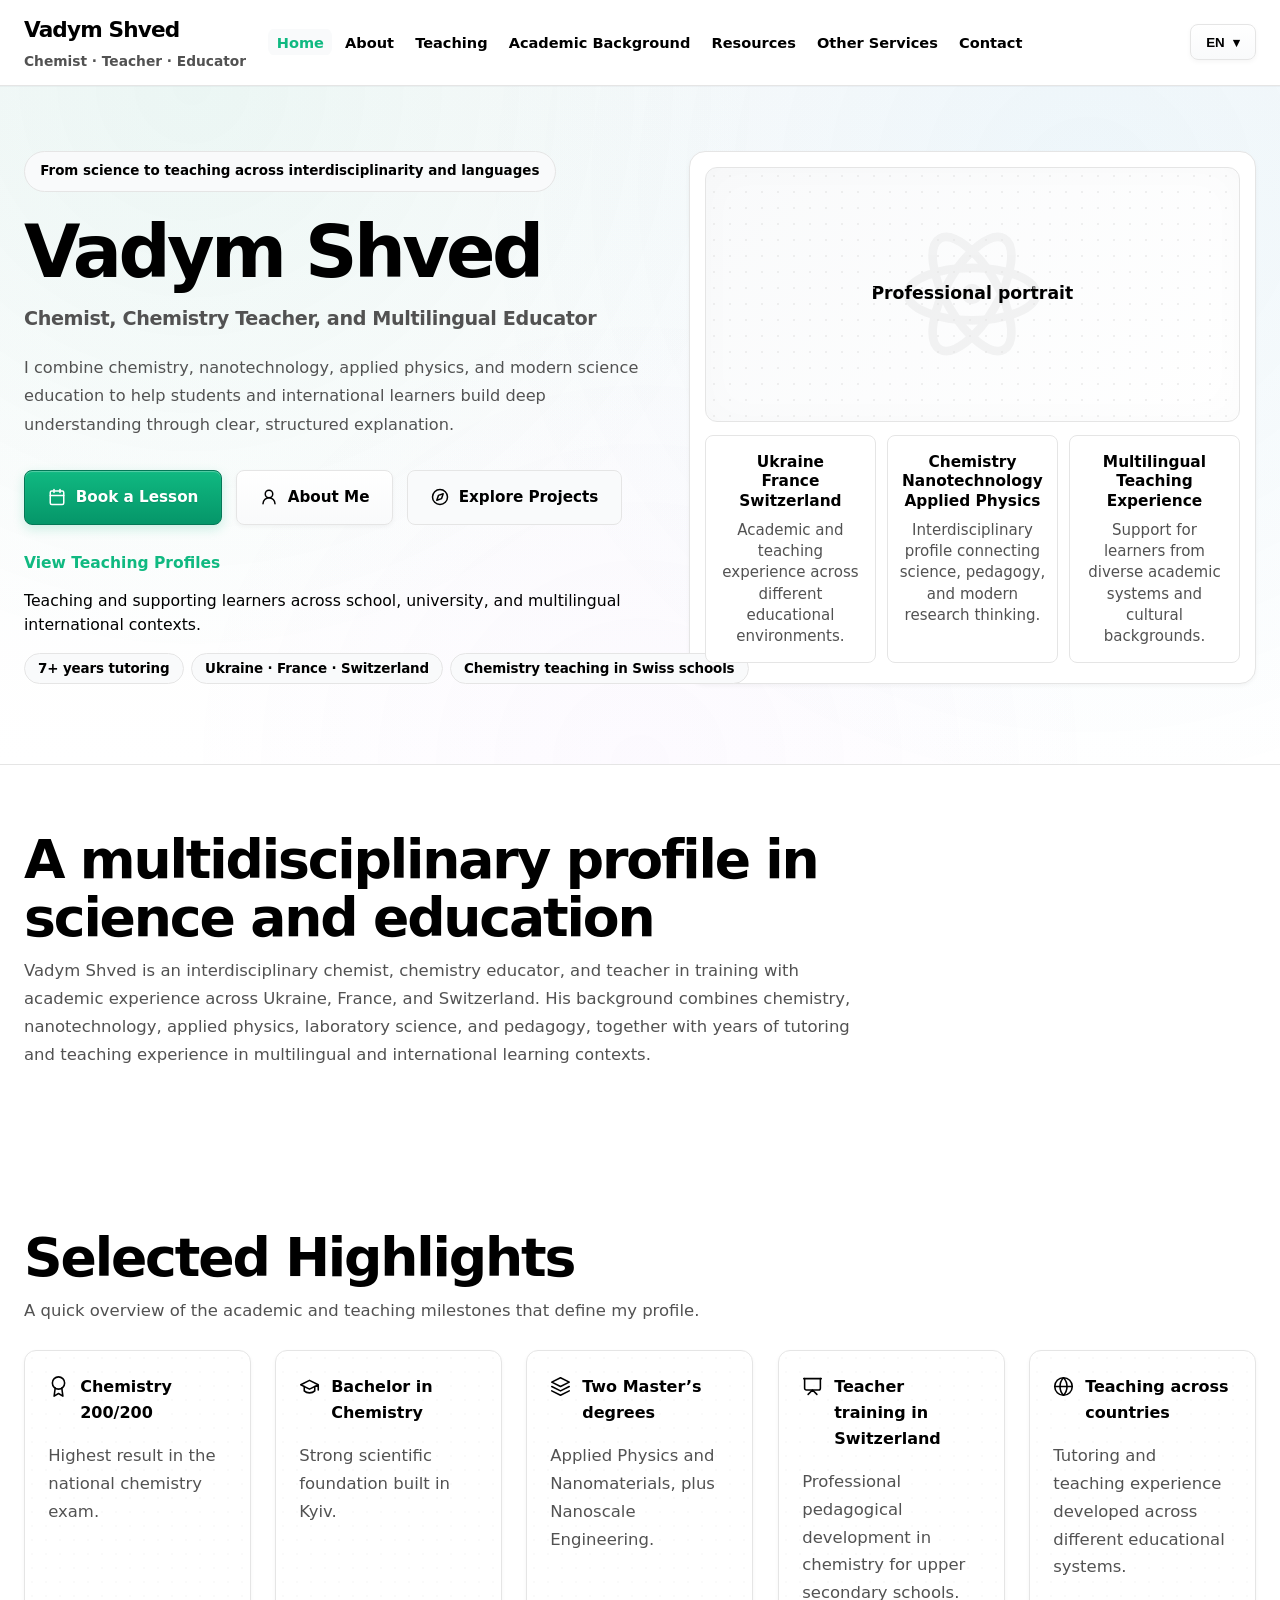
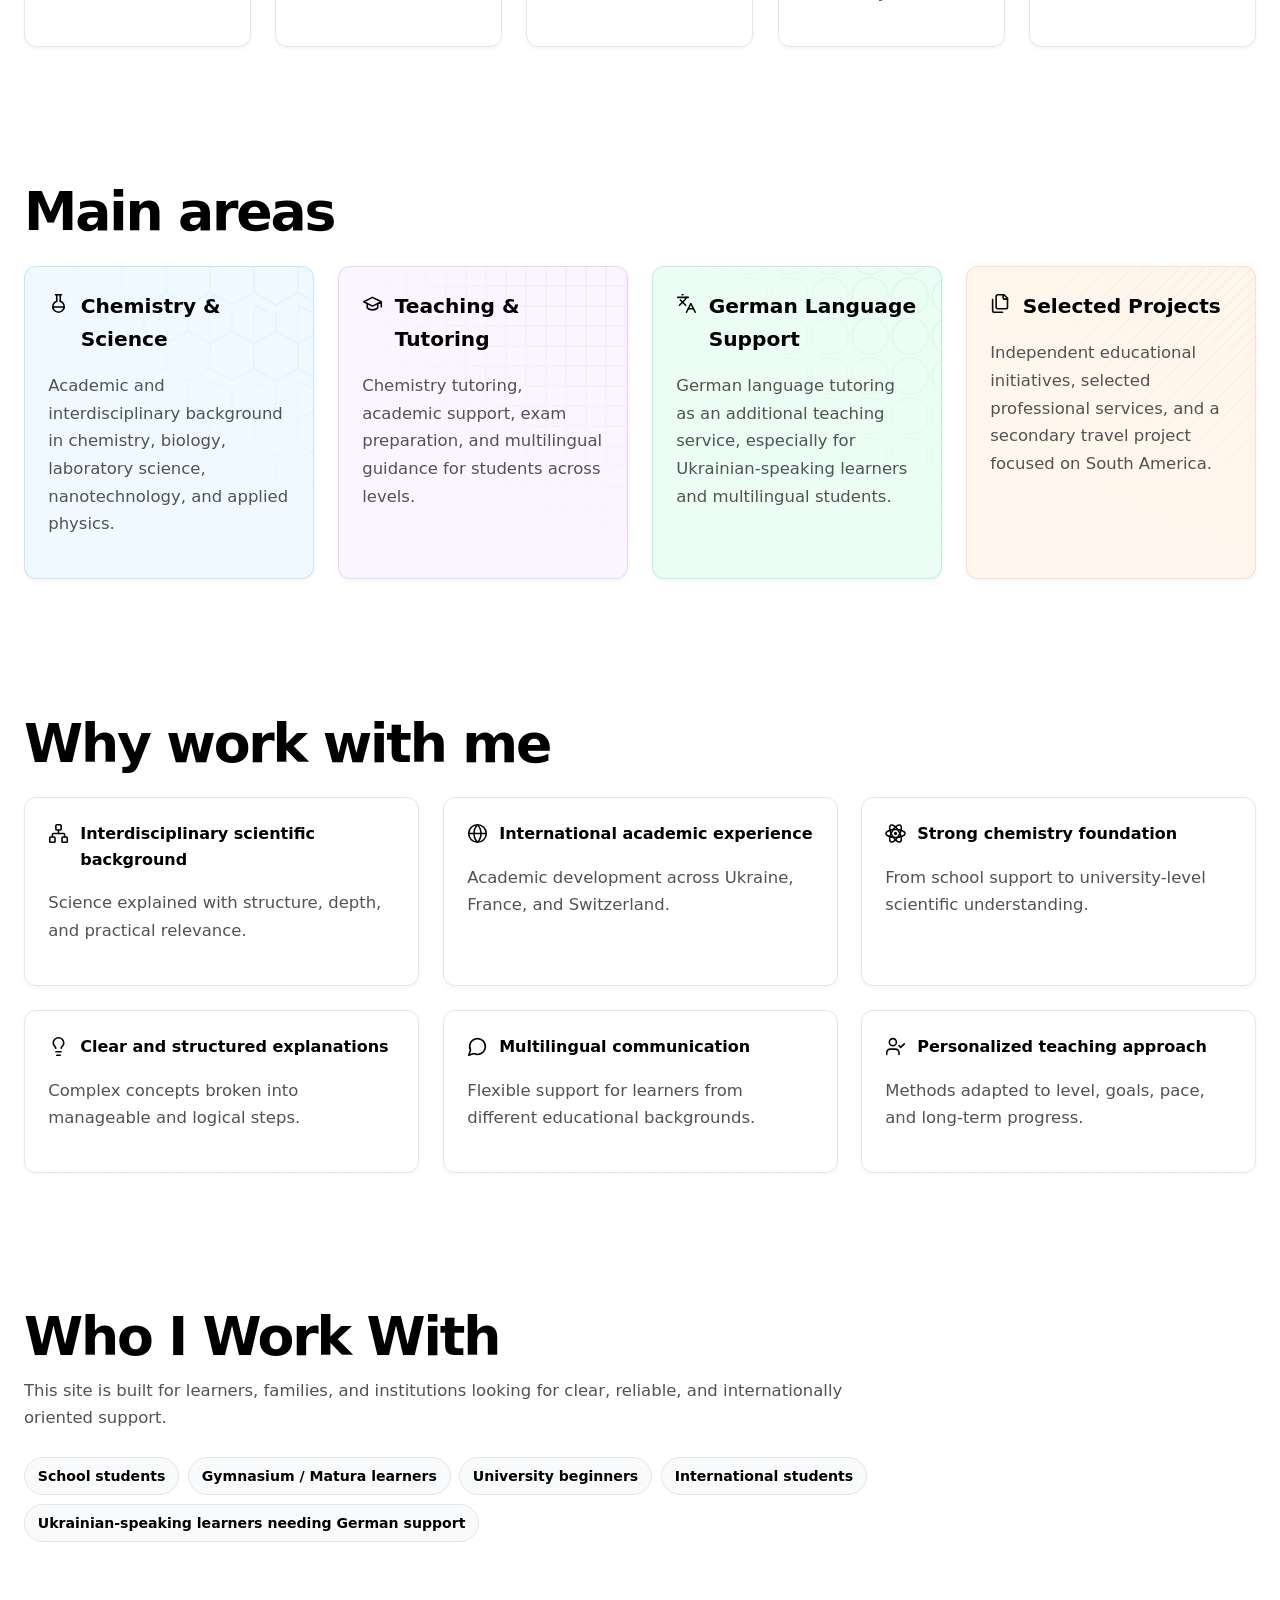
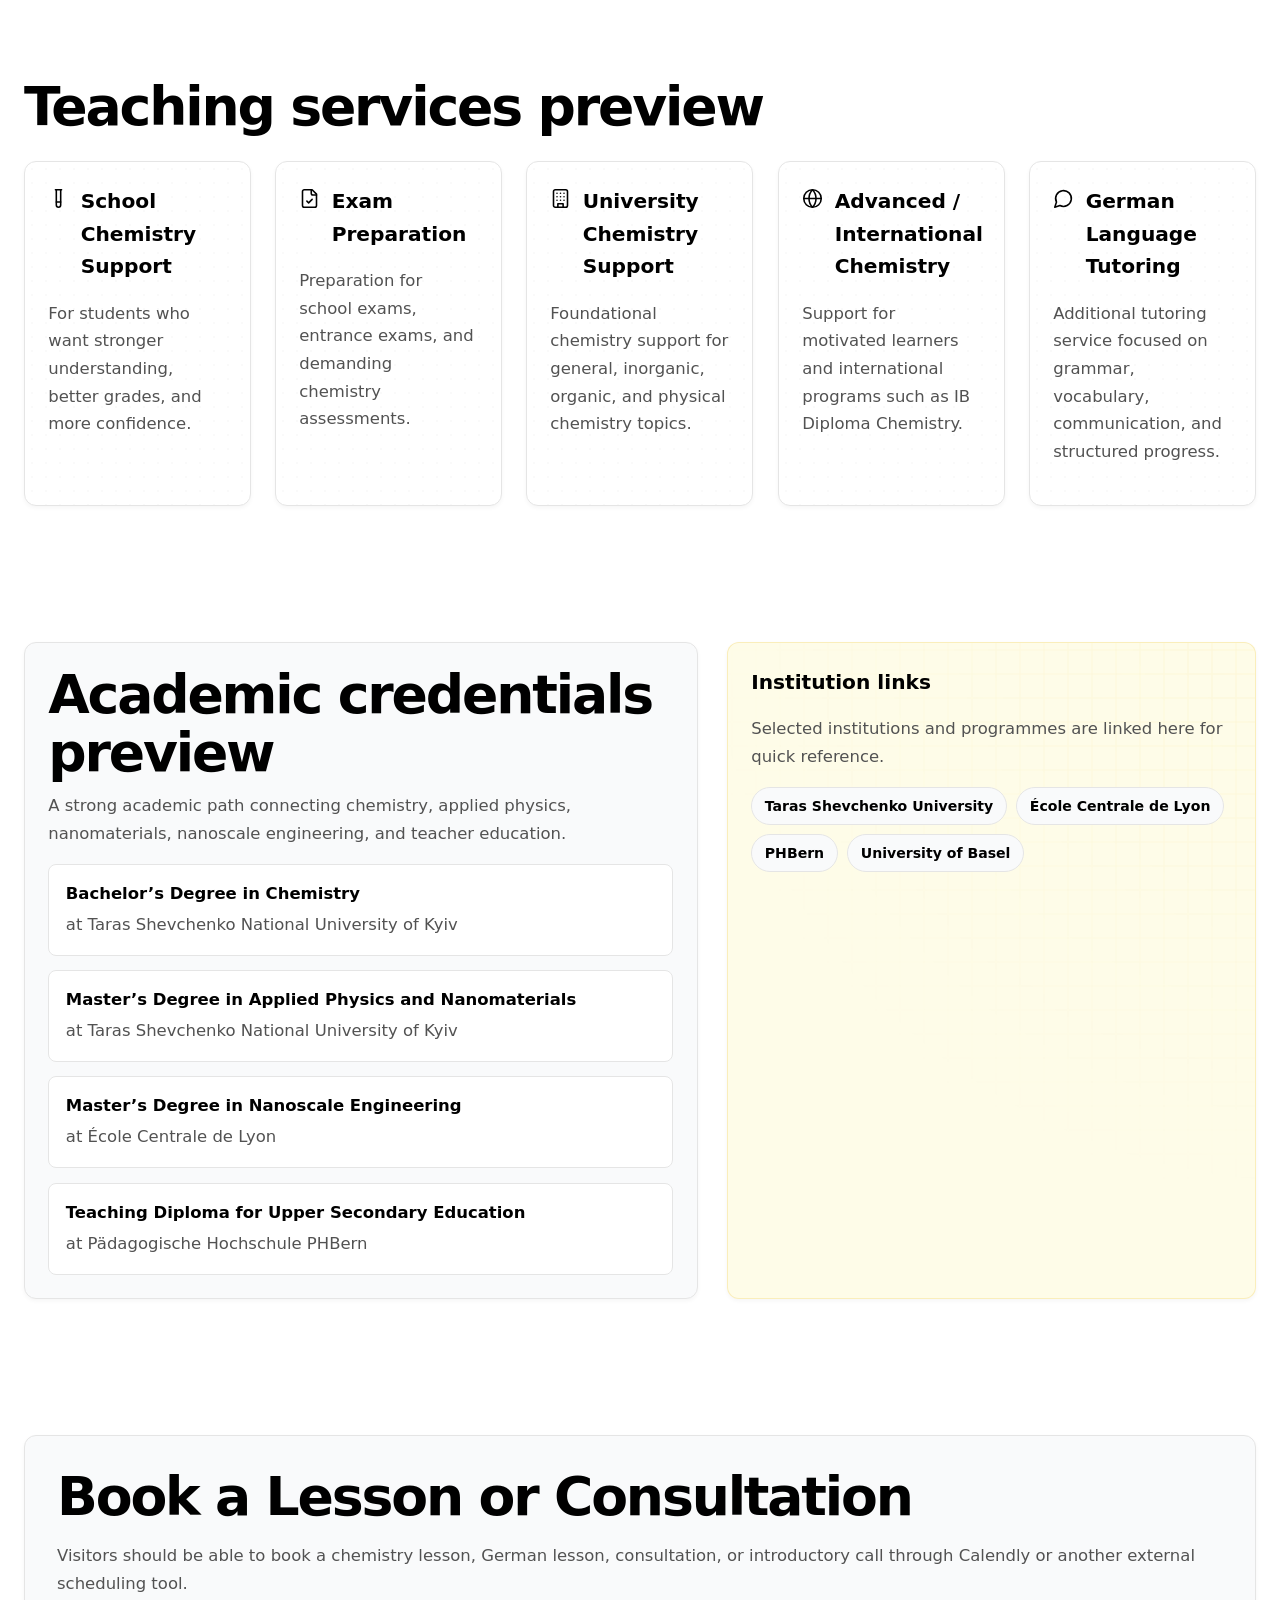
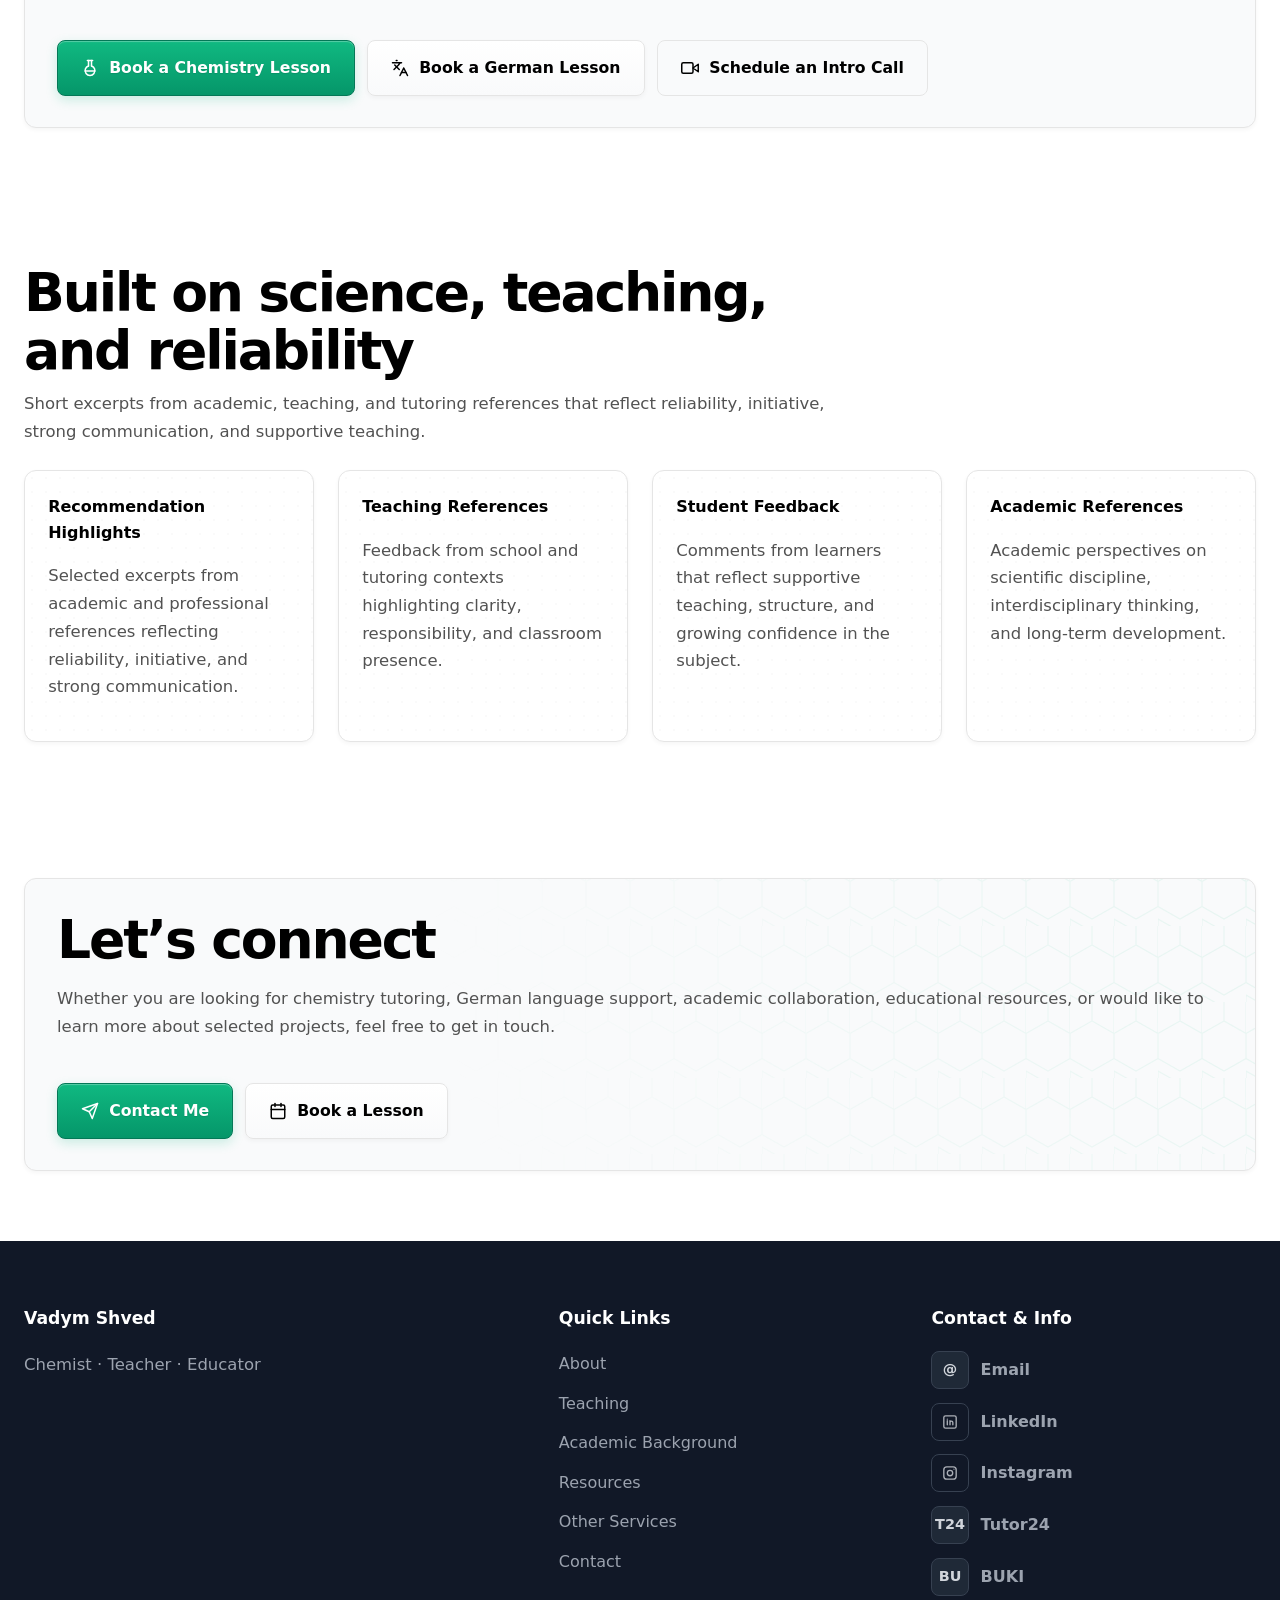
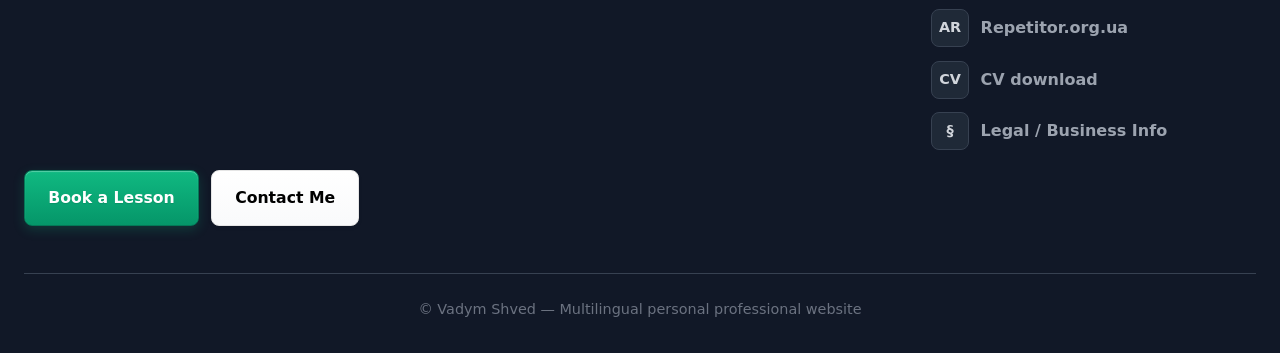
==== commit fa955a4a: "Add files via upload" ====
--- a/index.html
+++ b/index.html
@@ -1,5583 +1,275 @@
 <!DOCTYPE html>
-<html lang="en">
-<head>
-  <meta charset="UTF-8" />
-  <meta name="viewport" content="width=device-width, initial-scale=1.0" />
-  <title>Vadym Shved — Personal Professional Website</title>
-  <style>
-:root {
-      --bg: #ffffff;
-      --surface: #ffffff;
-      --text: #1e293b;
-      --muted: #475569;
-      --line: #d7dee8;
-      --accent: #15803d;
-      --accent-hover: #166534;
-      --panel-soft: #f8fafc;
-      --panel-accent: #f0fdf4;
-      --panel-warm: #faf8f3;
-      --shadow-sm: 0 4px 10px rgba(15, 23, 42, 0.06);
-      --shadow: 0 10px 22px rgba(15, 23, 42, 0.08);
-      --shadow-hover: 0 18px 30px rgba(21, 128, 61, 0.12);
-      --radius-xl: 24px;
-      --radius-lg: 18px;
-      --radius-md: 12px;
-      --max-width: 1240px;
-      --bounce: cubic-bezier(0.34, 1.56, 0.64, 1);
-    }
-
-    @font-face { font-family: 'eUkraine'; src: url('e-Ukraine-Regular.otf') format('opentype'); font-weight: 400; font-style: normal; font-display: swap; }
-    @font-face { font-family: 'eUkraine'; src: url('e-Ukraine-Medium.otf') format('opentype'); font-weight: 500; font-style: normal; font-display: swap; }
-    @font-face { font-family: 'eUkraine'; src: url('e-Ukraine-Bold.otf') format('opentype'); font-weight: 700; font-style: normal; font-display: swap; }
-    @font-face { font-family: 'eUkraineHead'; src: url('e-UkraineHead-Regular.otf') format('opentype'); font-weight: 400; font-style: normal; font-display: swap; }
-    @font-face { font-family: 'eUkraineHead'; src: url('e-UkraineHead-Medium.otf') format('opentype'); font-weight: 500; font-style: normal; font-display: swap; }
-    @font-face { font-family: 'eUkraineHead'; src: url('e-UkraineHead-Bold.otf') format('opentype'); font-weight: 700; font-style: normal; font-display: swap; }
-
-    * { box-sizing: border-box; }
-    html { scroll-behavior: smooth; }
-
-    body {
-      margin: 0;
-      font-family: Inter, 'eUkraine', ui-sans-serif, system-ui, -apple-system, sans-serif;
-      color: var(--text);
-      background: var(--bg);
-      line-height: 1.62;
-      -webkit-font-smoothing: antialiased;
-      text-rendering: optimizeLegibility;
-    }
-
-    a { color: inherit; text-decoration: none; transition: color 0.2s ease, background-color 0.2s ease, border-color 0.2s ease, transform 0.2s ease, box-shadow 0.2s ease; }
-    img { max-width: 100%; display: block; border-radius: var(--radius-md); }
-
-    html:lang(uk) body,
-    html:lang(uk) h1,
-    html:lang(uk) h2,
-    html:lang(uk) h3,
-    html:lang(uk) .brand-name,
-    html:lang(uk) .hero-subtitle,
-    html:lang(uk) .footer-title {
-      font-family: 'eUkraineHead', Inter, sans-serif;
-    }
-
-    .container {
-      width: min(var(--max-width), calc(100% - 3rem));
-      margin: 0 auto;
-    }
-
-    .topbar {
-      position: sticky;
-      top: 0;
-      z-index: 50;
-      background: rgba(255, 255, 255, 0.96);
-      backdrop-filter: blur(10px);
-      border-bottom: 1px solid var(--line);
-      box-shadow: 0 1px 0 rgba(15, 23, 42, 0.03);
-    }
-
-    .topbar-inner {
-      display: grid;
-      grid-template-columns: auto 1fr auto;
-      align-items: center;
-      gap: 1.6rem;
-      padding: 1rem 0;
-    }
-
-    .brand { display: flex; flex-direction: column; gap: 0.12rem; }
-    .brand-name {
-      font-size: 1.35rem;
-      font-weight: 800;
-      letter-spacing: -0.025em;
-      color: var(--text);
-    }
-
-    .brand-role {
-      font-size: 0.86rem;
-      color: var(--muted);
-      font-weight: 500;
-    }
-
-    .nav-shell {
-      display: flex;
-      justify-content: center;
-      overflow-x: auto;
-      scrollbar-width: none;
-    }
-
-    .nav-shell::-webkit-scrollbar { display: none; }
-
-    nav ul {
-      list-style: none;
-      margin: 0;
-      padding: 0;
-      display: flex;
-      gap: 0.7rem;
-      align-items: center;
-      white-space: nowrap;
-    }
-
-    nav a {
-      color: var(--text);
-      font-size: 0.95rem;
-      font-weight: 600;
-      padding: 0.5rem 0.8rem;
-      border-radius: var(--radius-md);
-    }
-
-    nav a:hover {
-      color: var(--accent);
-      background: var(--panel-accent);
-    }
-
-    .lang-switcher { position: relative; }
-
-    .lang-toggle {
-      border: 1px solid var(--line);
-      background: #fff;
-      color: var(--text);
-      border-radius: 16px;
-      padding: 0.6rem 0.95rem;
-      font-weight: 700;
-      cursor: pointer;
-      display: inline-flex;
-      align-items: center;
-      gap: 0.5rem;
-      box-shadow: var(--shadow-sm);
-    }
-
-    .lang-toggle:hover {
-      border-color: var(--accent);
-      color: var(--accent);
-      transform: translateY(-1px);
-    }
-
-    .lang-menu {
-      position: absolute;
-      top: calc(100% + 0.55rem);
-      right: 0;
-      min-width: 184px;
-      display: none;
-      padding: 0.45rem;
-      border-radius: var(--radius-lg);
-      border: 1px solid var(--line);
-      background: #fff;
-      box-shadow: var(--shadow);
-    }
-
-    .lang-menu.open { display: grid; gap: 0.3rem; }
-
-    .lang-option {
-      border: none;
-      background: transparent;
-      padding: 0.75rem 0.9rem;
-      border-radius: var(--radius-md);
-      text-align: left;
-      cursor: pointer;
-      color: var(--muted);
-      font-weight: 600;
-      transition: all 0.2s ease;
-    }
-
-    .lang-option:hover,
-    .lang-option.active {
-      background: var(--panel-soft);
-      color: var(--accent);
-    }
-
-    section {
-      padding: 4.8rem 0 4.9rem;
-      scroll-margin-top: 5rem;
-    }
-
-    .hero {
-      padding-top: 3.6rem;
-      padding-bottom: 4.9rem;
-      background: linear-gradient(180deg, var(--panel-soft) 0%, #ffffff 100%);
-      border-bottom: 1px solid var(--line);
-    }
-
-    .hero-grid {
-      display: grid;
-      grid-template-columns: 1.1fr 0.9fr;
-      gap: 3.2rem;
-      align-items: center;
-    }
-
-    .eyebrow {
-      display: inline-block;
-      padding: 0.52rem 0.95rem;
-      background: var(--panel-accent);
-      color: var(--accent);
-      border: 1px solid rgba(21, 128, 61, 0.18);
-      border-radius: var(--radius-md);
-      font-size: 0.9rem;
-      font-weight: 700;
-      margin-bottom: 1.35rem;
-    }
-
-    h1 {
-      font-size: clamp(3.2rem, 5.8vw, 5rem);
-      line-height: 1.02;
-      font-weight: 800;
-      margin: 0 0 1rem;
-      letter-spacing: -0.045em;
-      color: var(--text);
-    }
-
-    h2 {
-      font-size: clamp(2.35rem, 4.5vw, 3.35rem);
-      line-height: 1.08;
-      letter-spacing: -0.035em;
-      margin: 0 0 1rem;
-      font-weight: 800;
-      color: var(--text);
-    }
-
-    h3 {
-      font-size: 1.26rem;
-      margin-top: 0;
-      margin-bottom: 0.8rem;
-      font-weight: 700;
-      color: var(--text);
-    }
-
-    .hero-subtitle {
-      font-size: clamp(1.2rem, 2vw, 1.45rem);
-      font-weight: 650;
-      color: var(--muted);
-      margin: 0 0 1.25rem;
-    }
-
-    .hero-text {
-      font-size: 1.12rem;
-      color: var(--muted);
-      max-width: 640px;
-      margin-bottom: 2rem;
-      line-height: 1.72;
-    }
-
-    .section-header {
-      max-width: 840px;
-      margin-bottom: 1.85rem;
-    }
-
-    .section-intro,
-    .muted,
-    .card p,
-    .detail-card p,
-    .timeline-item p,
-    .list-card p,
-    .profile-card p,
-    .resource-card p,
-    .service-card p,
-    .contact-card p,
-    .pricing-card p,
-    .experience-card p,
-    .note-box p {
-      color: var(--muted);
-      font-size: 1.03rem;
-      line-height: 1.68;
-    }
-
-    .button-row {
-      display: flex;
-      flex-wrap: wrap;
-      gap: 0.9rem;
-      margin-bottom: 1.3rem;
-    }
-
-    .btn,
-    .text-link {
-      display: inline-flex;
-      align-items: center;
-      justify-content: center;
-      border-radius: 16px;
-      font-weight: 700;
-      font-size: 1rem;
-      cursor: pointer;
-      transition: all 0.25s ease;
-    }
-
-    .btn {
-      padding: 0.98rem 1.65rem;
-      border: 1px solid transparent;
-    }
-
-    .btn-primary {
-      background: var(--accent);
-      color: #fff;
-      box-shadow: 0 10px 20px rgba(21, 128, 61, 0.18);
-    }
-
-    .btn-primary:hover {
-      background: var(--accent-hover);
-      transform: translateY(-2px);
-      box-shadow: 0 16px 26px rgba(21, 128, 61, 0.22);
-    }
-
-    .btn-secondary {
-      background: #fff;
-      color: var(--text);
-      border-color: var(--line);
-      box-shadow: var(--shadow-sm);
-    }
-
-    .btn-secondary:hover {
-      border-color: var(--text);
-      transform: translateY(-2px);
-    }
-
-    .btn-soft {
-      background: var(--panel-soft);
-      color: var(--text);
-      border-color: var(--line);
-    }
-
-    .btn-soft:hover {
-      background: #eef2f7;
-      transform: translateY(-2px);
-    }
-
-    .text-link {
-      color: var(--accent);
-      gap: 0.35rem;
-    }
-
-    .text-link:hover {
-      color: var(--accent-hover);
-      text-decoration: underline;
-    }
-
-    .hero-visual {
-      background: #fff;
-      border: 1px solid var(--line);
-      border-radius: var(--radius-xl);
-      padding: 1.25rem;
-      box-shadow: var(--shadow);
-    }
-
-    .portrait-box {
-      min-height: 300px;
-      border-radius: var(--radius-lg);
-      background: var(--panel-soft);
-      display: grid;
-      place-items: center;
-      text-align: center;
-      color: var(--muted);
-      font-weight: 600;
-      font-size: 1.08rem;
-      border: 1px dashed var(--line);
-      padding: 1rem;
-    }
-
-    .mini-grid {
-      display: grid;
-      grid-template-columns: repeat(3, 1fr);
-      gap: 0.9rem;
-      margin-top: 0.95rem;
-    }
-
-    .mini-card {
-      background: #fff;
-      border-radius: var(--radius-md);
-      padding: 1rem 0.65rem;
-      text-align: center;
-      border: 1px solid var(--line);
-      transition: transform 0.22s ease, border-color 0.22s ease, box-shadow 0.22s ease;
-    }
-
-    .mini-card:hover {
-      transform: translateY(-3px);
-      border-color: var(--accent);
-      box-shadow: var(--shadow-sm);
-    }
-
-    .mini-card strong {
-      display: flex;
-      flex-direction: column;
-      align-items: center;
-      justify-content: center;
-      min-height: 4.2rem;
-      font-size: 0.98rem;
-      margin-bottom: 0.42rem;
-      color: var(--text);
-      font-weight: 800;
-      line-height: 1.28;
-      text-align: center;
-    }
-
-    .mini-title-line {
-      display: block;
-      width: 100%;
-      text-align: center;
-    }
-
-    .mini-card .muted {
-      display: block;
-      text-align: center;
-      line-height: 1.6;
-    }
-
-    .grid-2,
-    .grid-3,
-    .grid-4,
-    .grid-5 {
-      display: grid;
-      gap: 1.5rem;
-    }
-
-    .grid-2 { grid-template-columns: repeat(2, 1fr); }
-    .grid-3 { grid-template-columns: repeat(3, 1fr); }
-    .grid-4 { grid-template-columns: repeat(4, 1fr); }
-    .grid-5 { grid-template-columns: repeat(5, 1fr); }
-    .split-layout { display: grid; grid-template-columns: 1.12fr 0.88fr; gap: 1.8rem; }
-    .contact-layout { display: grid; grid-template-columns: 0.9fr 1.1fr; gap: 1.8rem; }
-
-    .card,
-    .list-card,
-    .detail-card,
-    .timeline-item,
-    .profile-card,
-    .resource-card,
-    .service-card,
-    .contact-card,
-    .pricing-card,
-    .cta-box,
-    .note-box,
-    .experience-card {
-      background: #fff;
-      border: 1px solid var(--line);
-      border-radius: var(--radius-lg);
-      padding: 1.6rem;
-      box-shadow: var(--shadow-sm);
-      transition: transform 0.25s ease, border-color 0.25s ease, box-shadow 0.25s ease;
-    }
-
-    .card:hover,
-    .list-card:hover,
-    .service-card:hover,
-    .profile-card:hover,
-    .resource-card:hover,
-    .pricing-card:hover,
-    .experience-card:hover {
-      transform: translateY(-4px);
-      border-color: var(--accent);
-      box-shadow: var(--shadow-hover);
-    }
-
-    .soft-panel {
-      background: var(--panel-soft);
-    }
-
-    .accent-panel,
-    .green-panel {
-      background: var(--panel-accent);
-      border-color: rgba(21, 128, 61, 0.18);
-    }
-
-    .cta-box {
-      display: flex;
-      justify-content: space-between;
-      align-items: center;
-      flex-wrap: wrap;
-      gap: 1.6rem;
-      padding: 2rem;
-      background: var(--panel-accent);
-      border-color: rgba(21, 128, 61, 0.18);
-    }
-
-    .resource-cover {
-      height: 150px;
-      border-radius: var(--radius-md);
-      background: var(--panel-soft);
-      display: grid;
-      place-items: center;
-      color: var(--muted);
-      font-weight: 600;
-      margin-bottom: 1.1rem;
-      border: 1px solid var(--line);
-      text-align: center;
-      padding: 1rem;
-    }
-
-    .badge-list,
-    .bullet-list,
-    .stack-list {
-      list-style: none;
-      padding: 0;
-      margin: 0;
-      display: grid;
-      gap: 0.9rem;
-    }
-
-    .bullet-list li,
-    .stack-list li {
-      padding: 1rem 1.05rem;
-      border-radius: var(--radius-md);
-      background: #fff;
-      border: 1px solid var(--line);
-      transition: border-color 0.2s ease, transform 0.2s ease;
-    }
-
-    .bullet-list li:hover,
-    .stack-list li:hover {
-      border-color: var(--accent);
-      transform: translateX(3px);
-    }
-
-    .bullet-list li strong,
-    .stack-list li strong {
-      display: block;
-      margin-bottom: 0.22rem;
-      color: var(--text);
-      font-size: 1.03rem;
-    }
-
-    .tag-row {
-      display: flex;
-      flex-wrap: wrap;
-      gap: 0.55rem;
-    }
-
-    .tag {
-      padding: 0.46rem 0.9rem;
-      border-radius: 999px;
-      background: var(--panel-soft);
-      border: 1px solid var(--line);
-      font-size: 0.9rem;
-      font-weight: 600;
-      color: var(--text);
-      white-space: nowrap;
-    }
-
-    .icon-link {
-      display: inline-flex;
-      align-items: center;
-      gap: 0.7rem;
-      color: var(--text);
-      font-weight: 700;
-    }
-
-    .icon-link:hover {
-      color: var(--accent);
-    }
-
-    .icon-badge {
-      width: 38px;
-      height: 38px;
-      border-radius: var(--radius-md);
-      display: inline-grid;
-      place-items: center;
-      background: var(--panel-soft);
-      border: 1px solid var(--line);
-      color: var(--text);
-      font-size: 0.9rem;
-      font-weight: 800;
-      transition: all 0.2s ease;
-    }
-
-    .icon-link:hover .icon-badge {
-      border-color: var(--accent);
-      background: var(--panel-accent);
-      color: var(--accent);
-    }
-
-    .tab-buttons {
-      display: inline-flex;
-      width: fit-content;
-      max-width: 100%;
-      align-self: start;
-      justify-content: flex-start;
-      background: var(--panel-soft);
-      padding: 0.24rem;
-      border-radius: 999px;
-      gap: 0.28rem;
-      margin-bottom: 1.45rem;
-      flex-wrap: wrap;
-      border: 1px solid var(--line);
-      box-shadow: none;
-    }
-
-    .tab-btn {
-      border: none;
-      background: transparent;
-      padding: 0.68rem 1rem;
-      border-radius: 999px;
-      font-weight: 700;
-      color: var(--muted);
-      cursor: pointer;
-      transition: all 0.2s ease;
-      font-size: 0.95rem;
-      line-height: 1.2;
-      white-space: nowrap;
-    }
-
-    .tab-btn.active {
-      background: #fff;
-      color: var(--text);
-      box-shadow: var(--shadow-sm);
-      border: 1px solid var(--line);
-    }
-
-    .tab-panel { display: none; }
-    .tab-panel.active { display: block; animation: fadeIn 0.35s ease; }
-    @keyframes fadeIn { from { opacity: 0; transform: translateY(8px); } to { opacity: 1; transform: translateY(0); } }
-
-
-    .tabs-shell {
-      display: grid;
-      gap: 0.9rem;
-      margin-top: 0.2rem;
-      justify-items: start;
-    }
-
-    .experience-grid {
-      display: grid;
-      gap: 1.15rem;
-    }
-
-    .experience-card {
-      margin: 0;
-      padding: 1.75rem;
-    }
-
-    .experience-meta {
-      display: grid;
-      gap: 0.22rem;
-      margin-bottom: 0.85rem;
-    }
-
-    .experience-role {
-      font-size: 1.13rem;
-      font-weight: 800;
-      color: var(--text);
-      margin-bottom: 0.18rem;
-    }
-
-    .experience-place {
-      font-weight: 700;
-      margin-bottom: 0.35rem;
-      color: var(--text);
-    }
-
-    .experience-location,
-    .experience-dates {
-      color: var(--muted);
-      font-weight: 600;
-      font-size: 0.92rem;
-    }
-
-    .timeline {
-      display: grid;
-      gap: 1rem;
-    }
-
-    .timeline-item {
-      grid-template-columns: 136px 1fr;
-      gap: 1.35rem;
-      align-items: stretch;
-      padding: 1.45rem;
-    }
-
-    .timeline-year {
-      font-size: 1.02rem;
-      font-weight: 800;
-      color: var(--accent);
-      display: flex;
-      align-items: center;
-      justify-content: center;
-      text-align: center;
-    }
-
-    form { display: grid; gap: 1rem; }
-
-    input,
-    textarea {
-      width: 100%;
-      padding: 1rem 1.05rem;
-      border-radius: var(--radius-md);
-      border: 1px solid var(--line);
-      background: #fff;
-      font-family: inherit;
-      font-size: 1rem;
-      color: var(--text);
-      font-weight: 500;
-      transition: border-color 0.2s ease, box-shadow 0.2s ease;
-    }
-
-    textarea {
-      min-height: 150px;
-      resize: vertical;
-    }
-
-    input:focus,
-    textarea:focus {
-      outline: none;
-      border-color: var(--accent);
-      box-shadow: 0 0 0 3px rgba(21, 128, 61, 0.1);
-    }
-
-    .link-pills {
-      display: flex;
-      flex-wrap: wrap;
-      gap: 0.55rem;
-      margin-top: 0.9rem;
-    }
-
-    .link-pill {
-      display: inline-flex;
-      align-items: center;
-      gap: 0.5rem;
-      padding: 0.56rem 0.82rem;
-      border-radius: 999px;
-      border: 1px solid var(--line);
-      background: var(--panel-soft);
-      color: var(--text);
-      font-size: 0.88rem;
-      font-weight: 600;
-    }
-
-    footer {
-      background: var(--panel-soft);
-      padding: 5rem 0 2rem;
-      border-top: 1px solid var(--line);
-    }
-
-    .footer-grid {
-      display: grid;
-      grid-template-columns: 1.5fr 1fr 1fr;
-      gap: 3rem;
-    }
-
-    .footer-title {
-      font-size: 1.08rem;
-      font-weight: 800;
-      margin-bottom: 1.15rem;
-      color: var(--text);
-    }
-
-    .footer-links,
-    .footer-meta {
-      list-style: none;
-      padding: 0;
-      margin: 0;
-      display: grid;
-      gap: 0.85rem;
-      color: var(--muted);
-      font-weight: 500;
-    }
-
-    .footer-links a:hover,
-    .footer-meta a:hover {
-      color: var(--accent);
-      text-decoration: underline;
-    }
-
-    .copyright {
-      margin-top: 3rem;
-      padding-top: 1.5rem;
-      border-top: 1px solid var(--line);
-      color: var(--muted);
-      font-size: 0.9rem;
-      text-align: center;
-    }
-
-    @media (max-width: 1120px) {
-      .topbar-inner { grid-template-columns: auto auto; }
-      .nav-shell { display: none; }
-      .hero-grid,
-      .split-layout,
-      .contact-layout,
-      .footer-grid { grid-template-columns: 1fr; }
-      .grid-5,
-      .grid-4,
-      .grid-3 { grid-template-columns: repeat(2, 1fr); }
-    }
-
-    
-
-
-/* === Header and section spacing fixes === */
-    .topbar-inner {
-      grid-template-columns: auto minmax(0, 1fr) auto;
-      gap: 1.2rem;
-      padding: 0.9rem 0;
-    }
-
-    .brand {
-      min-width: 0;
-      padding-right: 0.35rem;
-    }
-
-    .nav-shell {
-      min-width: 0;
-      width: 100%;
-      justify-content: flex-start;
-      overflow-x: visible;
-      padding-left: 0.25rem;
-    }
-
-    nav ul {
-      gap: 0.55rem;
-      width: 100%;
-      justify-content: flex-start;
-      flex-wrap: nowrap;
-    }
-
-    nav li {
-      flex: 0 0 auto;
-    }
-
-    nav a {
-      padding: 0.4rem 0.65rem;
-      font-size: 0.93rem;
-    }
-
-    .lang-switcher {
-      flex: 0 0 auto;
-    }
-
-    section {
-      padding: 4.15rem 0 4.35rem;
-      scroll-margin-top: 4.85rem;
-    }
-
-    .hero {
-      padding-top: 3.4rem;
-      padding-bottom: 4.8rem;
-    }
-
-    #about,
-    #teaching,
-    #academic,
-    #resources,
-    #services,
-    #contact {
-      padding-top: 3.35rem;
-    }
-
-    .section-header {
-      margin-bottom: 1.85rem;
-    }
-
-    .section-header h2 {
-      margin-bottom: 0.65rem;
-    }
-
-    .section-header > p:last-child,
-    .section-header .section-intro:last-child {
-      margin-top: 0;
-      margin-bottom: 0;
-    }
-
-    #about .section-header,
-    #teaching .section-header,
-    #academic .section-header,
-    #resources .section-header,
-    #services .section-header,
-    #contact .section-header {
-      margin-bottom: 1.7rem;
-    }
-
-    #about .section-intro,
-    #teaching .section-intro,
-    #academic .section-intro,
-    #resources .section-intro,
-    #services .section-intro,
-    #contact .section-intro {
-      max-width: 900px;
-    }
-
-    .card,
-    .list-card,
-    .detail-card,
-    .timeline-item,
-    .profile-card,
-    .resource-card,
-    .service-card,
-    .contact-card,
-    .pricing-card,
-    .note-box,
-    .experience-card {
-      scroll-margin-top: 5.1rem;
-    }
-
-    .link-pills {
-      gap: 0.55rem;
-    }
-
-    .link-pill {
-      padding: 0.56rem 0.82rem;
-      font-size: 0.88rem;
-    }
-
-    @media (max-width: 1280px) {
-      .topbar-inner {
-        gap: 0.9rem;
-      }
-
-      .nav-shell {
-        overflow-x: auto;
-        scrollbar-width: none;
-      }
-
-      .nav-shell::-webkit-scrollbar {
-        display: none;
-      }
-
-      nav ul {
-        width: max-content;
-        min-width: 100%;
-      }
-    }
-
-    @media (max-width: 1120px) {
-      .topbar-inner {
-        grid-template-columns: auto auto;
-      }
-
-      .nav-shell {
-        display: none;
-      }
-    }
-
-    
-
-
-/* === Final layout tuning: compact hero, timeline restore, responsive navigation === */
-.topbar-inner {
-  gap: 0.95rem;
-  padding: 0.8rem 0;
-}
-
-nav ul {
-  gap: 0.35rem;
-}
-
-nav a {
-  padding: 0.38rem 0.58rem;
-  font-size: 0.93rem;
-}
-
-.hero {
-  padding-top: 2.95rem;
-  padding-bottom: 4.05rem;
-}
-
-.hero-grid {
-  gap: 2.45rem;
-  align-items: start;
-}
-
-h1 {
-  font-size: clamp(2.95rem, 5.2vw, 4.55rem);
-  margin-bottom: 0.85rem;
-}
-
-.hero-subtitle {
-  font-size: clamp(1.12rem, 1.9vw, 1.34rem);
-  margin-bottom: 1rem;
-}
-
-.hero-text {
-  font-size: 1.08rem;
-  line-height: 1.66;
-  max-width: 610px;
-  margin-bottom: 1.55rem;
-}
-
-.button-row {
-  gap: 0.75rem;
-  margin-bottom: 1rem;
-}
-
-.btn {
-  padding: 0.88rem 1.45rem;
-  font-size: 0.98rem;
-}
-
-.hero-visual {
-  padding: 1rem;
-}
-
-.portrait-box {
-  min-height: 255px;
-}
-
-.mini-grid {
-  gap: 0.7rem;
-  margin-top: 0.8rem;
-}
-
-.mini-card {
-  padding: 0.85rem 0.52rem;
-}
-
-.mini-card strong {
-  font-size: 0.93rem;
-  margin-bottom: 0.2rem;
-}
-
-.tag {
-  padding: 0.42rem 0.8rem;
-  font-size: 0.88rem;
-}
-
-.section-header {
-  margin-bottom: 1.55rem;
-}
-
-.card,
-.list-card,
-.detail-card,
-.timeline-item,
-.profile-card,
-.resource-card,
-.service-card,
-.contact-card,
-.pricing-card,
-.note-box,
-.experience-card {
-  padding: 1.45rem;
-}
-
-.timeline {
-  gap: 0.85rem;
-}
-
-.timeline-item {
-  grid-template-columns: 126px 1fr;
-  gap: 1.15rem;
-  padding: 1.2rem 1.25rem;
-  min-height: unset;
-}
-
-.timeline-year {
-  font-size: 1rem;
-  justify-content: center;
-  align-items: center;
-  text-align: center;
-}
-
-.timeline-item strong {
-  display: block;
-  margin-bottom: 0.22rem;
-}
-
-.timeline-item p {
-  margin: 0.15rem 0 0;
-}
-
-/* academic journey timeline: stable badge column */
-#academic .timeline {
-  max-width: 1080px;
-  display: grid;
-  gap: 1rem;
-}
-
-#academic .timeline-item {
-  display: grid !important;
-  grid-template-columns: minmax(150px, 170px) minmax(0, 1fr) !important;
-  align-items: center !important;
-  gap: 1.2rem !important;
-  padding: 1.3rem 1.45rem !important;
-  background: var(--panel-soft);
-  border: 1.5px solid var(--line);
-  box-shadow: none;
-}
-
-#academic .timeline-item > .timeline-year {
-  grid-column: 1 !important;
-  grid-row: 1 !important;
-  display: flex !important;
-  align-items: center !important;
-  justify-content: center !important;
-  align-self: center !important;
-  justify-self: stretch !important;
-  width: 100%;
-  min-height: 48px;
-  padding: 0.8rem 0.9rem;
-  border-radius: 999px;
-  background: #fff;
-  border: 1.5px solid rgba(21, 128, 61, 0.18);
-  color: var(--accent);
-  font-weight: 800;
-  line-height: 1.2;
-  text-align: center;
-  box-shadow: var(--shadow-sm);
-}
-
-#academic .timeline-item > div:last-child {
-  grid-column: 2 !important;
-  grid-row: 1 !important;
-  min-width: 0;
-}
-
-#academic .timeline-item:hover {
-  transform: none;
-  border-color: var(--line);
-  box-shadow: none;
-}
-
-#academic .timeline-item strong {
-  display: block;
-  margin: 0 0 0.25rem;
-  font-size: 1.03rem;
-  line-height: 1.35;
-}
-
-#academic .timeline-item p {
-  margin: 0;
-  font-size: 0.98rem;
-  line-height: 1.55;
-}
-
-@media (max-width: 900px) {
-  #academic .timeline-item {
-    grid-template-columns: 140px minmax(0, 1fr) !important;
-    gap: 1rem !important;
-  }
-
-  #academic .timeline-item > .timeline-year {
-    min-height: 44px;
-    padding: 0.7rem 0.8rem;
-    font-size: 0.95rem;
-  }
-}
-
-
-
-@media (max-width: 1280px) {
-
-  .hero-grid {
-    gap: 2rem;
-  }
-
-  .topbar-inner {
-    gap: 0.8rem;
-  }
-
-  nav ul {
-    gap: 0.28rem;
-  }
-
-  nav a {
-    padding: 0.36rem 0.52rem;
-    font-size: 0.91rem;
-  }
-}
-
-/* Tablet / half-screen desktop: keep navigation visible on a second row */
-@media (max-width: 1120px) {
-  .topbar-inner {
-    grid-template-columns: minmax(0, 1fr) auto;
-    grid-template-areas:
-      "brand lang"
-      "nav nav";
-    row-gap: 0.6rem;
-    align-items: center;
-  }
-
-  .brand {
-    grid-area: brand;
-  }
-
-  .lang-switcher {
-    grid-area: lang;
-    justify-self: end;
-  }
-
-  .nav-shell {
-    grid-area: nav;
-    display: block;
-    width: 100%;
-    overflow-x: auto;
-    padding-left: 0;
-    justify-content: flex-start;
-  }
-
-  .nav-shell::-webkit-scrollbar {
-    display: none;
-  }
-
-  nav ul {
-    width: max-content;
-    min-width: 100%;
-    gap: 0.26rem;
-  }
-
-  nav a {
-    padding: 0.34rem 0.5rem;
-    font-size: 0.9rem;
-  }
-
-  .hero-grid,
-  .split-layout,
-  .contact-layout,
-  .footer-grid {
-    grid-template-columns: 1fr;
-  }
-
-  .hero-grid {
-    gap: 1.95rem;
-  }
-
-  .hero-visual {
-    max-width: 720px;
-    width: 100%;
-  }
-
-  .grid-5,
-  .grid-4,
-  .grid-3 {
-    grid-template-columns: repeat(2, minmax(0, 1fr));
-  }
-}
-
-@media (max-width: 900px) {
-  .container {
-    width: min(var(--max-width), calc(100% - 2rem));
-  }
-
-  .hero {
-    padding-top: 2.55rem;
-    padding-bottom: 3.6rem;
-  }
-
-  section {
-    padding: 3.55rem 0 3.2rem;
-  }
-
-  #about,
-  #teaching,
-  #academic,
-  #resources,
-  #services,
-  #contact {
-    padding-top: 2.8rem;
-  }
-
-  h1 {
-    font-size: clamp(2.6rem, 7vw, 3.9rem);
-  }
-
-  .hero-text {
-    max-width: 100%;
-  }
-
-  .tag-row {
-    gap: 0.45rem;
-  }
-
-  .timeline-item {
-    grid-template-columns: 112px 1fr;
-    gap: 0.95rem;
-  }
-}
-
-
-
-@media (max-width: 520px) {
-  .container {
-    width: min(var(--max-width), calc(100% - 1.25rem));
-  }
-
-  .topbar-inner {
-    grid-template-columns: 1fr auto;
-  }
-
-  .nav-shell {
-    display: block;
-  }
-
-  nav ul {
-    min-width: max-content;
-  }
-
-  h1 {
-    font-size: 2.15rem;
-  }
-
-  .button-row {
-    gap: 0.65rem;
-  }
-
-  .btn {
-    width: auto;
-  }
-
-  .tag {
-    white-space: normal;
-    text-align: center;
-  }
-}
-
-
-
-/* === Academic timeline labels: fixed side badges === */
-#academic .timeline-journey-item {
-  display: grid !important;
-  grid-template-columns: 164px minmax(0, 1fr) !important;
-  align-items: center !important;
-  column-gap: 1.35rem !important;
-  row-gap: 0 !important;
-  padding: 1.55rem 1.6rem !important;
-  background: var(--panel-accent) !important;
-  border: 1px solid var(--line) !important;
-  box-shadow: none !important;
-}
-
-#academic .timeline-journey-item > .timeline-year {
-  grid-column: 1 !important;
-  grid-row: 1 !important;
-  display: flex !important;
-  align-items: center !important;
-  justify-content: center !important;
-  justify-self: stretch !important;
-  align-self: center !important;
-  width: 100% !important;
-  min-height: auto !important;
-  margin: 0 !important;
-  padding: 0 !important;
-  background: transparent !important;
-  border: 0 !important;
-  box-shadow: none !important;
-  color: var(--accent) !important;
-  text-align: center !important;
-}
-
-#academic .timeline-journey-item > .timeline-year > span {
-  display: inline-flex !important;
-  align-items: center !important;
-  justify-content: center !important;
-  width: 100% !important;
-  min-height: 48px !important;
-  padding: 0.78rem 0.9rem !important;
-  border-radius: 999px !important;
-  background: #fff !important;
-  border: 1px solid rgba(21, 128, 61, 0.18) !important;
-  box-shadow: var(--shadow-sm) !important;
-  color: var(--accent) !important;
-  font-size: 0.98rem !important;
-  font-weight: 800 !important;
-  line-height: 1.2 !important;
-  text-align: center !important;
-}
-
-#academic .timeline-journey-item > .timeline-content {
-  grid-column: 2 !important;
-  grid-row: 1 !important;
-  min-width: 0 !important;
-}
-
-#academic .timeline-journey-item > .timeline-content strong {
-  display: block !important;
-  margin: 0 0 0.35rem !important;
-}
-
-#academic .timeline-journey-item > .timeline-content p {
-  margin: 0 !important;
-}
-
-
-
-
-
-/* === FINAL academic timeline fix: locked left badge column === */
-#academic .timeline {
-  max-width: 1100px !important;
-  display: grid !important;
-  gap: 1rem !important;
-}
-
-#academic .timeline .timeline-journey-item {
-  display: grid !important;
-  grid-template-columns: 170px minmax(0, 1fr) !important;
-  align-items: center !important;
-  column-gap: 1.35rem !important;
-  row-gap: 0 !important;
-  padding: 1.45rem 1.6rem !important;
-  border: 1px solid var(--line) !important;
-  border-radius: 24px !important;
-  background: var(--panel-accent) !important;
-  box-shadow: none !important;
-  transform: none !important;
-}
-
-#academic .timeline .timeline-journey-item > .timeline-year {
-  grid-column: 1 !important;
-  grid-row: 1 !important;
-  width: 170px !important;
-  min-width: 170px !important;
-  max-width: 170px !important;
-  display: flex !important;
-  align-items: center !important;
-  justify-content: center !important;
-  align-self: center !important;
-  justify-self: start !important;
-  margin: 0 !important;
-  padding: 0 !important;
-  background: transparent !important;
-  border: 0 !important;
-  box-shadow: none !important;
-  text-align: center !important;
-  color: var(--accent) !important;
-}
-
-#academic .timeline .timeline-journey-item > .timeline-year > span {
-  display: inline-flex !important;
-  align-items: center !important;
-  justify-content: center !important;
-  width: 100% !important;
-  min-height: 48px !important;
-  padding: 0.72rem 0.9rem !important;
-  border-radius: 999px !important;
-  background: #ffffff !important;
-  border: 1.5px solid rgba(21, 128, 61, 0.20) !important;
-  box-shadow: 0 2px 8px rgba(15, 23, 42, 0.05) !important;
-  color: var(--accent) !important;
-  font-size: 0.98rem !important;
-  font-weight: 800 !important;
-  line-height: 1.2 !important;
-  white-space: normal !important;
-  text-align: center !important;
-}
-
-#academic .timeline .timeline-journey-item > .timeline-content {
-  grid-column: 2 !important;
-  grid-row: 1 !important;
-  min-width: 0 !important;
-}
-
-#academic .timeline .timeline-journey-item > .timeline-content strong {
-  display: block !important;
-  margin: 0 0 0.4rem !important;
-  font-size: 1.03rem !important;
-  line-height: 1.35 !important;
-}
-
-#academic .timeline .timeline-journey-item > .timeline-content p {
-  margin: 0 !important;
-  font-size: 0.98rem !important;
-  line-height: 1.58 !important;
-}
-
-@media (max-width: 900px) {
-  #academic .timeline .timeline-journey-item {
-    grid-template-columns: 150px minmax(0, 1fr) !important;
-  }
-  #academic .timeline .timeline-journey-item > .timeline-year {
-    width: 150px !important;
-    min-width: 150px !important;
-    max-width: 150px !important;
-  }
-}
-
-
-
-
-
-/* === Hero tag row compact one-line layout === */
-.hero .tag-row {
-  display: flex;
-  flex-wrap: nowrap;
-  gap: 0.42rem;
-  align-items: center;
-}
-
-.hero .tag {
-  white-space: nowrap;
-  padding: 0.38rem 0.72rem;
-  font-size: 0.83rem;
-  line-height: 1.15;
-  letter-spacing: -0.01em;
-}
-
-@media (max-width: 980px) {
-  .hero .tag-row {
-    flex-wrap: wrap;
-  }
-
-  .hero .tag {
-    white-space: normal;
-    text-align: center;
-  }
-}
-
-/* === Hero vertical alignment polish === */
-.hero-grid {
-  align-items: stretch !important;
-}
-
-.hero-grid > div:first-child {
-  display: flex;
-  flex-direction: column;
-  min-height: 100%;
-}
-
-.hero .text-link {
-  display: inline-flex;
-  align-self: flex-start;
-  margin-top: auto;
-}
-
-.hero .hero-note {
-  margin: 0.7rem 0 0;
-}
-
-.hero .tag-row {
-  margin-top: 0.7rem !important;
-}
-
-.hero-visual {
-  height: 100%;
-  display: flex;
-  flex-direction: column;
-}
-
-.hero-visual .mini-grid {
-  margin-top: auto;
-}
-
-@media (max-width: 1120px) {
-  .hero-grid {
-    align-items: start !important;
-  }
-
-  .hero-grid > div:first-child,
-  .hero-visual {
-    height: auto;
-    min-height: 0;
-  }
-
-  .hero .text-link {
-    margin-top: 0;
-  }
-}
-
-
-
-/* === Hero eyebrow + right-card spacing polish === */
-.hero .eyebrow {
-  display: inline-flex;
-  align-items: center;
-  justify-content: center;
-  width: fit-content;
-  max-width: 100%;
-  padding: 0.48rem 0.9rem;
-  background: transparent;
-  border: 1px solid rgba(21, 128, 61, 0.22);
-  border-radius: 999px;
-  box-shadow: none;
-}
-
-.hero-visual {
-  display: flex !important;
-  flex-direction: column;
-  gap: 1.15rem;
-  padding: 1.35rem;
-}
-
-.hero-visual .portrait-box {
-  min-height: 285px;
-}
-
-.hero-visual .mini-grid {
-  margin-top: 0 !important;
-  gap: 0.85rem;
-  align-items: stretch;
-}
-
-.hero-visual .mini-card {
-  display: flex;
-  flex-direction: column;
-  justify-content: flex-start;
-}
-
-@media (max-width: 1120px) {
-  .hero-visual {
-    gap: 1rem;
-    padding: 1.2rem;
-  }
-
-  .hero-visual .portrait-box {
-    min-height: 260px;
-  }
-}
-
-
-
-
-
-/* === Hero spacing rebalance v13 === */
-.hero-grid {
-  align-items: start !important;
-}
-
-.hero-grid > div:first-child {
-  display: block !important;
-  min-height: 0 !important;
-}
-
-.hero .button-row {
-  margin-bottom: 0.65rem !important;
-}
-
-.hero .text-link {
-  display: inline-flex;
-  align-self: auto !important;
-  margin-top: 0.1rem !important;
-}
-
-.hero .hero-note {
-  margin: 0.42rem 0 0 !important;
-}
-
-.hero .tag-row {
-  margin-top: 0.52rem !important;
-}
-
-@media (max-width: 1120px) {
-  .hero-grid {
-    align-items: start !important;
-  }
-
-  .hero-grid > div:first-child {
-    display: block !important;
-  }
-}
-
-
-/* === Hero compact rebalance v14 === */
-.hero {
-  padding-top: 3rem !important;
-  padding-bottom: 3.95rem !important;
-}
-
-.hero-grid {
-  grid-template-columns: minmax(0, 1.02fr) minmax(430px, 0.94fr) !important;
-  gap: 2.35rem !important;
-  align-items: start !important;
-}
-
-.hero-grid > div:first-child {
-  display: block !important;
-  min-height: 0 !important;
-}
-
-.hero .eyebrow {
-  width: fit-content;
-  max-width: 100%;
-  padding: 0.46rem 0.88rem !important;
-  margin-bottom: 1.15rem !important;
-  font-size: 0.84rem !important;
-}
-
-.hero h1 {
-  font-size: clamp(2.95rem, 5.1vw, 4.55rem) !important;
-  line-height: 0.98 !important;
-  margin: 0 0 0.82rem !important;
-  letter-spacing: -0.05em !important;
-}
-
-.hero .hero-subtitle {
-  font-size: clamp(1.08rem, 1.7vw, 1.28rem) !important;
-  margin: 0 0 0.92rem !important;
-  line-height: 1.32 !important;
-  max-width: 620px;
-}
-
-.hero .hero-text {
-  font-size: 1.01rem !important;
-  line-height: 1.63 !important;
-  max-width: 610px !important;
-  margin-bottom: 1.18rem !important;
-}
-
-.hero .button-row {
-  gap: 0.72rem !important;
-  margin-bottom: 0.5rem !important;
-}
-
-.hero .btn {
-  padding: 0.88rem 1.42rem !important;
-  font-size: 0.95rem !important;
-}
-
-.hero .text-link {
-  margin-top: 0 !important;
-  font-size: 0.97rem !important;
-}
-
-.hero .hero-note {
-  margin: 0.3rem 0 0 !important;
-  font-size: 0.98rem !important;
-  line-height: 1.56 !important;
-  max-width: 615px;
-}
-
-.hero .tag-row {
-  margin-top: 0.45rem !important;
-  gap: 0.45rem !important;
-}
-
-.hero .tag {
-  padding: 0.42rem 0.82rem !important;
-  font-size: 0.84rem !important;
-}
-
-.hero-visual {
-  padding: 0.95rem !important;
-  gap: 0.82rem !important;
-  box-shadow: var(--shadow-sm) !important;
-}
-
-.hero-visual .portrait-box {
-  min-height: 255px !important;
-}
-
-.hero-visual .mini-grid {
-  gap: 0.7rem !important;
-}
-
-.hero-visual .mini-card {
-  padding: 0.88rem 0.58rem !important;
-}
-
-.hero-visual .mini-card strong {
-  min-height: 4rem !important;
-  font-size: 0.96rem !important;
-  margin-bottom: 0.34rem !important;
-}
-
-.hero-visual .mini-card .muted {
-  font-size: 0.94rem !important;
-  line-height: 1.42 !important;
-}
-
-@media (max-width: 1280px) {
-  .hero-grid {
-    grid-template-columns: minmax(0, 1fr) minmax(390px, 0.92fr) !important;
-    gap: 1.85rem !important;
-  }
-  .hero h1 {
-    font-size: clamp(2.8rem, 4.9vw, 4.25rem) !important;
-  }
-  .hero .hero-subtitle {
-    font-size: 1.2rem !important;
-  }
-}
-
-@media (max-width: 1120px) {
-  .hero {
-    padding-top: 2.7rem !important;
-    padding-bottom: 3.4rem !important;
-  }
-  .hero-grid {
-    grid-template-columns: 1fr !important;
-    gap: 1.45rem !important;
-  }
-  .hero-visual .portrait-box {
-    min-height: 240px !important;
-  }
-}
-
-
-
-
-
-/* === Final homepage spacing rebalance === */
-.hero {
-  padding-top: 4.35rem !important;
-  padding-bottom: 5.35rem !important;
-}
-
-.hero-grid {
-  gap: 3rem !important;
-  align-items: start !important;
-}
-
-.hero-grid > div:first-child {
-  display: flex;
-  flex-direction: column;
-  align-items: flex-start;
-}
-
-.hero .eyebrow {
-  margin-bottom: 1.55rem !important;
-  padding: 0.54rem 0.95rem !important;
-}
-
-.hero h1 {
-  font-size: clamp(3.45rem, 6vw, 5.2rem) !important;
-  margin: 0 0 1.2rem !important;
-}
-
-.hero .hero-subtitle {
-  margin: 0 0 1.45rem !important;
-  line-height: 1.22 !important;
-}
-
-.hero .hero-text {
-  max-width: 660px !important;
-  margin-bottom: 2.15rem !important;
-  line-height: 1.76 !important;
-}
-
-.hero .button-row {
-  gap: 0.85rem !important;
-  margin-bottom: 1.55rem !important;
-}
-
-.hero .text-link {
-  margin-top: 0 !important;
-  margin-bottom: 0 !important;
-}
-
-.hero .hero-note {
-  margin: 0.82rem 0 0 !important;
-  max-width: 640px;
-}
-
-.hero .tag-row {
-  margin-top: 0.95rem !important;
-}
-
-.hero .tag {
-  padding: 0.48rem 0.92rem;
-}
-
-@media (max-width: 1280px) {
-  .hero {
-    padding-top: 4.05rem !important;
-    padding-bottom: 5rem !important;
-  }
-
-  .hero h1 {
-    font-size: clamp(3.2rem, 5.7vw, 4.9rem) !important;
-  }
-
-  .hero .hero-text {
-    margin-bottom: 1.95rem !important;
-  }
-}
-
-@media (max-width: 1120px) {
-  .hero {
-    padding-top: 3.6rem !important;
-    padding-bottom: 4.4rem !important;
-  }
-
-  .hero-grid {
-    gap: 2.4rem !important;
-  }
-
-  .hero-grid > div:first-child {
-    display: block;
-  }
-
-  .hero .hero-text {
-    margin-bottom: 1.7rem !important;
-  }
-}
-
-
-
-
-/* --- Skills & Expertise section --- */
-    .skills-section {
-      margin-top: 2.35rem;
-      margin-bottom: 2.35rem;
-    }
-
-    .skills-section-header {
-      margin-top: 0;
-      margin-bottom: 1.45rem;
-    }
-
-    .skills-section-header h3 {
-      font-size: 1.45rem;
-      margin: 0 0 0.7rem;
-      font-weight: 800;
-      color: var(--text);
-    }
-
-    .skills-grid {
-      display: grid;
-      grid-template-columns: repeat(2, minmax(0, 1fr));
-      gap: 1.5rem;
-      margin-top: 0;
-      margin-bottom: 0.4rem;
-    }
-
-    .skills-card {
-      display: flex;
-      flex-direction: column;
-      gap: 0.9rem;
-      min-height: 100%;
-      padding: 1.6rem;
-      border-radius: var(--radius-lg);
-      border: 1px solid var(--line);
-      background: #fff;
-      box-shadow: var(--shadow-sm);
-    }
-
-    .skills-card-title {
-      font-size: 1.2rem;
-      line-height: 1.25;
-      margin: 0;
-      font-weight: 800;
-      color: var(--text);
-    }
-
-    .skills-card-intro {
-      margin: 0;
-      color: var(--muted);
-      font-size: 0.98rem;
-      line-height: 1.6;
-    }
-
-    .skills-list {
-      list-style: none;
-      padding: 0;
-      margin: 0.15rem 0 0;
-      display: grid;
-      gap: 0.7rem;
-    }
-
-    .skills-list li {
-      position: relative;
-      padding-left: 1rem;
-      color: var(--text);
-      font-size: 0.98rem;
-      line-height: 1.58;
-    }
-
-    .skills-list li::before {
-      content: "";
-      position: absolute;
-      left: 0;
-      top: 0.68rem;
-      width: 0.35rem;
-      height: 0.35rem;
-      border-radius: 999px;
-      background: var(--muted);
-      opacity: 0.6;
-    }
-
-    @media (max-width: 980px) {
-      .skills-grid {
-        grid-template-columns: 1fr;
-      }
-    }
-
-    
-  
-
-/* --- Restored interaction animation layer (from New 5 reference) --- */
-    nav a,
-    .lang-toggle,
-    .lang-option,
-    .btn,
-    .text-link,
-    .mini-card,
-    .card,
-    .list-card,
-    .detail-card,
-    .timeline-item,
-    .profile-card,
-    .resource-card,
-    .service-card,
-    .contact-card,
-    .pricing-card,
-    .cta-box,
-    .note-box,
-    .experience-card,
-    .skills-card,
-    .bullet-list li,
-    .stack-list li,
-    .tag,
-    .icon-badge,
-    .tab-btn,
-    .link-pill,
-    input,
-    textarea {
-      will-change: transform;
-    }
-
-    nav a {
-      transition: all 0.3s var(--bounce);
-    }
-
-    nav a:hover {
-      transform: translateY(-2px);
-    }
-
-    .lang-toggle {
-      transition: all 0.3s var(--bounce);
-    }
-
-    .lang-toggle:hover {
-      transform: translateY(-3px);
-      box-shadow: var(--shadow);
-    }
-
-    .lang-menu.open {
-      animation: popIn 0.4s var(--bounce);
-    }
-
-    @keyframes popIn {
-      from {
-        opacity: 0;
-        transform: scale(0.9) translateY(-10px);
-      }
-      to {
-        opacity: 1;
-        transform: scale(1) translateY(0);
-      }
-    }
-
-    .btn,
-    .text-link {
-      transition: all 0.4s var(--bounce);
-    }
-
-    .btn-primary:hover {
-      transform: translateY(-6px) scale(1.03);
-      box-shadow: 0 15px 30px rgba(21, 128, 61, 0.24);
-    }
-
-    .btn-secondary:hover {
-      border-color: var(--accent);
-      color: var(--accent);
-      transform: translateY(-6px);
-      box-shadow: var(--shadow);
-    }
-
-    .btn-soft:hover {
-      background: var(--panel-accent);
-      border-color: rgba(21, 128, 61, 0.18);
-      transform: translateY(-6px);
-      box-shadow: var(--shadow-sm);
-    }
-
-    .text-link:hover {
-      transform: translateY(-2px);
-    }
-
-    .mini-card {
-      transition: transform 0.4s var(--bounce), box-shadow 0.4s var(--bounce), border-color 0.4s var(--bounce), background-color 0.4s var(--bounce);
-    }
-
-    .mini-card:hover {
-      transform: translateY(-8px);
-      box-shadow: var(--shadow);
-    }
-
-    .card,
-    .list-card,
-    .detail-card,
-    .timeline-item,
-    .profile-card,
-    .resource-card,
-    .service-card,
-    .contact-card,
-    .pricing-card,
-    .cta-box,
-    .note-box,
-    .experience-card,
-    .skills-card {
-      transition: transform 0.4s var(--bounce), border-color 0.4s var(--bounce), box-shadow 0.4s var(--bounce), background-color 0.4s var(--bounce);
-    }
-
-    .card:hover,
-    .list-card:hover,
-    .detail-card:hover,
-    .timeline-item:hover,
-    .profile-card:hover,
-    .resource-card:hover,
-    .service-card:hover,
-    .contact-card:hover,
-    .pricing-card:hover,
-    .cta-box:hover,
-    .note-box:hover,
-    .experience-card:hover,
-    .skills-card:hover {
-      transform: translateY(-6px);
-      border-color: var(--accent);
-      box-shadow: var(--shadow-hover);
-    }
-
-    .bullet-list li,
-    .stack-list li {
-      transition: transform 0.3s var(--bounce), border-color 0.3s var(--bounce), box-shadow 0.3s var(--bounce), background-color 0.3s var(--bounce);
-    }
-
-    .bullet-list li:hover,
-    .stack-list li:hover {
-      transform: translateX(8px);
-      border-color: var(--accent);
-      box-shadow: var(--shadow-sm);
-    }
-
-    .tag {
-      transition: all 0.3s var(--bounce);
-    }
-
-    .tag:hover {
-      background: var(--panel-accent);
-      border-color: transparent;
-      transform: scale(1.05) rotate(-2deg);
-      box-shadow: var(--shadow-sm);
-    }
-
-    .icon-badge {
-      transition: transform 0.3s var(--bounce), border-color 0.3s var(--bounce), background-color 0.3s var(--bounce), color 0.3s var(--bounce), box-shadow 0.3s var(--bounce);
-    }
-
-    .icon-link:hover .icon-badge {
-      transform: scale(1.1);
-      box-shadow: var(--shadow-sm);
-    }
-
-    .tab-btn {
-      transition: all 0.3s var(--bounce);
-    }
-
-    .tab-btn:hover {
-      color: var(--text);
-      transform: translateY(-2px);
-    }
-
-    .tab-btn.active {
-      transform: scale(1.02);
-    }
-
-    .tab-panel.active {
-      animation: slideUp 0.5s var(--bounce);
-    }
-
-    @keyframes slideUp {
-      from {
-        opacity: 0;
-        transform: translateY(20px);
-      }
-      to {
-        opacity: 1;
-        transform: translateY(0);
-      }
-    }
-
-    .link-pill {
-      transition: all 0.28s var(--bounce);
-    }
-
-    .link-pill:hover {
-      transform: translateY(-4px);
-      box-shadow: var(--shadow);
-      background: var(--panel-accent);
-      border-color: transparent;
-    }
-
-    input,
-    textarea {
-      transition: all 0.3s var(--bounce);
-    }
-
-    input:focus,
-    textarea:focus {
-      transform: translateY(-2px);
-      box-shadow: 0 10px 20px rgba(21, 128, 61, 0.12);
-    }
-
-    @media (prefers-reduced-motion: reduce) {
-      nav a,
-      .lang-toggle,
-      .lang-option,
-      .btn,
-      .text-link,
-      .mini-card,
-      .card,
-      .list-card,
-      .detail-card,
-      .timeline-item,
-      .profile-card,
-      .resource-card,
-      .service-card,
-      .contact-card,
-      .pricing-card,
-      .cta-box,
-      .note-box,
-      .experience-card,
-      .skills-card,
-      .bullet-list li,
-      .stack-list li,
-      .tag,
-      .icon-badge,
-      .tab-btn,
-      .link-pill,
-      input,
-      textarea,
-      .lang-menu.open,
-      .tab-panel.active {
-        animation: none !important;
-        transition: none !important;
-        transform: none !important;
-      }
-    }
-
-/* === Figma / Canva visual layer applied on top of original base === */
-:root {
-      /* === КРЕАТИВНЫЙ ПРОФЕССИОНАЛИЗМ (Figma/Canva Style) === */
-      --bg: #ffffff;
-      --surface: #ffffff;
-
-      /* Сверхконтрастный текст */
-      --text: #000000; 
-      --muted: #525252; 
-      --line: #e5e5e5; /* Очень чистые тонкие линии */
-
-      /* Яркий бирюзово-изумрудный акцент */
-      --accent: #10B981; 
-      --accent-hover: #059669; 
-
-      /* Чистые фоны панелей */
-      --panel-soft: #f9fafb; 
-      --panel-accent: #ecfdf5; 
-      --panel-warm: #f9fafb; 
-
-      /* Темный подвал */
-      --panel-dark: #111827;
-
-      /* Дорогие, минималистичные тени */
-      --shadow-sm: 0 2px 4px rgba(0, 0, 0, 0.04);
-      --shadow: 0 8px 16px rgba(0, 0, 0, 0.06);
-      --shadow-hover: 0 16px 32px rgba(16, 185, 129, 0.12);
-
-      /* Строгие скругления (как в Figma) */
-      --radius-xl: 16px;
-      --radius-lg: 12px;
-      --radius-md: 8px;
-
-      /* Твои структурные параметры сохранены */
-      --max-width: 1240px;
-      --bounce: cubic-bezier(0.34, 1.56, 0.64, 1);
-    }
-
-    @font-face { font-family: 'eUkraine'; src: url('e-Ukraine-Regular.otf') format('opentype'); font-weight: 400; font-style: normal; font-display: swap; }
-    @font-face { font-family: 'eUkraine'; src: url('e-Ukraine-Medium.otf') format('opentype'); font-weight: 500; font-style: normal; font-display: swap; }
-    @font-face { font-family: 'eUkraine'; src: url('e-Ukraine-Bold.otf') format('opentype'); font-weight: 700; font-style: normal; font-display: swap; }
-    @font-face { font-family: 'eUkraineHead'; src: url('e-UkraineHead-Regular.otf') format('opentype'); font-weight: 400; font-style: normal; font-display: swap; }
-    @font-face { font-family: 'eUkraineHead'; src: url('e-UkraineHead-Medium.otf') format('opentype'); font-weight: 500; font-style: normal; font-display: swap; }
-    @font-face { font-family: 'eUkraineHead'; src: url('e-UkraineHead-Bold.otf') format('opentype'); font-weight: 700; font-style: normal; font-display: swap; }
-
-    * { box-sizing: border-box; }
-    html { scroll-behavior: smooth; }
-
-    body {
-      margin: 0;
-      font-family: Inter, 'eUkraine', ui-sans-serif, system-ui, -apple-system, sans-serif;
-      color: var(--text);
-      background: var(--bg);
-      line-height: 1.62;
-      -webkit-font-smoothing: antialiased;
-      text-rendering: optimizeLegibility;
-    }
-
-    a { color: inherit; text-decoration: none; transition: color 0.2s ease, background-color 0.2s ease, border-color 0.2s ease, transform 0.2s ease, box-shadow 0.2s ease; }
-    img { max-width: 100%; display: block; border-radius: var(--radius-md); }
-
-    html:lang(uk) body, html:lang(uk) h1, html:lang(uk) h2, html:lang(uk) h3,
-    html:lang(uk) .brand-name, html:lang(uk) .hero-subtitle, html:lang(uk) .footer-title {
-      font-family: 'eUkraineHead', Inter, sans-serif;
-    }
-
-    .container { width: min(var(--max-width), calc(100% - 3rem)); margin: 0 auto; }
-
-    .topbar {
-      position: sticky; top: 0; z-index: 50;
-      background: rgba(255, 255, 255, 0.98);
-      backdrop-filter: blur(10px);
-      border-bottom: 1px solid var(--line);
-    }
-
-    .topbar-inner { display: grid; grid-template-columns: auto 1fr auto; align-items: center; gap: 1.6rem; padding: 1rem 0; }
-    .brand { display: flex; flex-direction: column; gap: 0.12rem; }
-    .brand-name { font-size: 1.35rem; font-weight: 800; letter-spacing: -0.04em; color: var(--text); }
-    .brand-role { font-size: 0.86rem; color: var(--muted); font-weight: 600; }
-
-    .nav-shell { display: flex; justify-content: center; overflow-x: auto; scrollbar-width: none; }
-    .nav-shell::-webkit-scrollbar { display: none; }
-    nav ul { list-style: none; margin: 0; padding: 0; display: flex; gap: 0.7rem; align-items: center; white-space: nowrap; }
-
-    nav a { color: var(--text); font-size: 0.95rem; font-weight: 600; padding: 0.5rem 0.8rem; border-radius: var(--radius-md); }
-    nav a:hover { color: var(--accent); background: var(--panel-soft); }
-
-    .lang-switcher { position: relative; }
-    .lang-toggle {
-      border: 1px solid var(--line); background: #fff; color: var(--text);
-      border-radius: var(--radius-md); padding: 0.6rem 0.95rem; font-weight: 700;
-      cursor: pointer; display: inline-flex; align-items: center; gap: 0.5rem;
-    }
-    .lang-toggle:hover { border-color: var(--accent); color: var(--accent); transform: translateY(-1px); }
-
-    .lang-menu {
-      position: absolute; top: calc(100% + 0.55rem); right: 0; min-width: 184px; display: none;
-      padding: 0.45rem; border-radius: var(--radius-md); border: 1px solid var(--line);
-      background: #fff; box-shadow: var(--shadow);
-    }
-    .lang-menu.open { display: grid; gap: 0.3rem; }
-    .lang-option {
-      border: none; background: transparent; padding: 0.75rem 0.9rem;
-      border-radius: var(--radius-md); text-align: left; cursor: pointer;
-      color: var(--muted); font-weight: 600; transition: all 0.2s ease;
-    }
-    .lang-option:hover, .lang-option.active { background: var(--panel-soft); color: var(--accent); }
-
-    section { padding: 4.8rem 0 4.9rem; scroll-margin-top: 5rem; }
-
-    .hero {
-      padding-top: 3.6rem; padding-bottom: 4.9rem;
-      background: var(--bg); /* Чистый белый фон для Hero */
-      border-bottom: 1px solid var(--line);
-    }
-    .hero-grid { display: grid; grid-template-columns: 1.1fr 0.9fr; gap: 3.2rem; align-items: center; }
-
-    .eyebrow {
-      display: inline-block; padding: 0.52rem 0.95rem;
-      background: var(--panel-soft); color: var(--text);
-      border: 1px solid var(--line); border-radius: var(--radius-md);
-      font-size: 0.9rem; font-weight: 700; margin-bottom: 1.35rem;
-    }
-
-    h1 { font-size: clamp(3.2rem, 5.8vw, 5rem); line-height: 1.02; font-weight: 900; margin: 0 0 1rem; letter-spacing: -0.05em; color: var(--text); }
-    h2 { font-size: clamp(2.35rem, 4.5vw, 3.35rem); line-height: 1.08; letter-spacing: -0.04em; margin: 0 0 1rem; font-weight: 800; color: var(--text); }
-    h3 { font-size: 1.26rem; margin-top: 0; margin-bottom: 0.8rem; font-weight: 800; color: var(--text); }
-
-    .hero-subtitle { font-size: clamp(1.2rem, 2vw, 1.45rem); font-weight: 600; color: var(--muted); margin: 0 0 1.25rem; letter-spacing: -0.02em; }
-    .hero-text { font-size: 1.12rem; color: var(--muted); max-width: 640px; margin-bottom: 2rem; line-height: 1.72; }
-    .section-header { max-width: 840px; margin-bottom: 1.85rem; }
-    .section-intro, .muted, .card p, .detail-card p, .timeline-item p, .list-card p, .profile-card p, .resource-card p, .service-card p, .contact-card p, .pricing-card p, .experience-card p, .note-box p { color: var(--muted); font-size: 1.03rem; line-height: 1.68; }
-
-    .button-row { display: flex; flex-wrap: wrap; gap: 0.9rem; margin-bottom: 1.3rem; }
-    .btn, .text-link {
-      display: inline-flex; align-items: center; justify-content: center;
-      border-radius: var(--radius-md); font-weight: 700; font-size: 1rem; cursor: pointer; transition: all 0.25s ease;
-    }
-    .btn { padding: 0.98rem 1.65rem; border: 1px solid transparent; }
-
-    .btn-primary { background: var(--accent); color: #fff; box-shadow: none; } /* Плоские яркие кнопки */
-    .btn-primary:hover { background: var(--accent-hover); transform: translateY(-2px); box-shadow: 0 8px 16px rgba(16, 185, 129, 0.2); }
-
-    .btn-secondary { background: #fff; color: var(--text); border-color: var(--line); box-shadow: var(--shadow-sm); }
-    .btn-secondary:hover { border-color: var(--text); transform: translateY(-2px); }
-
-    .btn-soft { background: var(--panel-soft); color: var(--text); border-color: var(--line); }
-    .btn-soft:hover { background: #e5e7eb; transform: translateY(-2px); }
-
-    .text-link { color: var(--accent); gap: 0.35rem; }
-    .text-link:hover { color: var(--accent-hover); text-decoration: underline; }
-
-    .hero-visual {
-      background: #fff; border: 1px solid var(--line); border-radius: var(--radius-xl);
-      padding: 1.25rem; box-shadow: var(--shadow);
-    }
-    .portrait-box {
-      min-height: 300px; border-radius: var(--radius-lg); background: var(--panel-soft);
-      display: grid; place-items: center; text-align: center; color: var(--muted); font-weight: 600; font-size: 1.08rem;
-      border: 1px dashed var(--line); padding: 1rem;
-    }
-    .mini-grid { display: grid; grid-template-columns: repeat(3, 1fr); gap: 0.9rem; margin-top: 0.95rem; }
-    .mini-card {
-      background: #fff; border-radius: var(--radius-md); padding: 1rem 0.65rem; text-align: center;
-      border: 1px solid var(--line); transition: transform 0.22s ease, border-color 0.22s ease, box-shadow 0.22s ease;
-    }
-    .mini-card:hover { transform: translateY(-3px); border-color: var(--accent); box-shadow: var(--shadow-sm); }
-    .mini-card strong { display: flex; flex-direction: column; align-items: center; justify-content: center; min-height: 4.2rem; font-size: 0.98rem; margin-bottom: 0.42rem; color: var(--text); font-weight: 800; line-height: 1.28; text-align: center; }
-    .mini-title-line { display: block; width: 100%; text-align: center; }
-    .mini-card .muted { display: block; text-align: center; line-height: 1.6; }
-
-    .grid-2, .grid-3, .grid-4, .grid-5 { display: grid; gap: 1.5rem; }
-    .grid-2 { grid-template-columns: repeat(2, 1fr); }
-    .grid-3 { grid-template-columns: repeat(3, 1fr); }
-    .grid-4 { grid-template-columns: repeat(4, 1fr); }
-    .grid-5 { grid-template-columns: repeat(5, 1fr); }
-    .split-layout { display: grid; grid-template-columns: 1.12fr 0.88fr; gap: 1.8rem; }
-    .contact-layout { display: grid; grid-template-columns: 0.9fr 1.1fr; gap: 1.8rem; }
-
-    /* Чистые карточки */
-    .card, .list-card, .detail-card, .timeline-item, .profile-card, .resource-card, .service-card, .contact-card, .pricing-card, .cta-box, .note-box, .experience-card {
-      background: #fff; border: 1px solid var(--line); border-radius: var(--radius-lg); padding: 1.6rem;
-      box-shadow: var(--shadow-sm); transition: transform 0.25s ease, border-color 0.25s ease, box-shadow 0.25s ease;
-    }
-    .card:hover, .list-card:hover, .service-card:hover, .profile-card:hover, .resource-card:hover, .pricing-card:hover, .experience-card:hover {
-      transform: translateY(-4px); border-color: var(--accent); box-shadow: var(--shadow-hover);
-    }
-
-    .soft-panel { background: var(--panel-soft); }
-    .accent-panel, .green-panel { background: var(--panel-accent); border-color: rgba(16, 185, 129, 0.2); }
-
-    .cta-box { display: flex; justify-content: space-between; align-items: center; flex-wrap: wrap; gap: 1.6rem; padding: 2rem; background: var(--panel-soft); border-color: var(--line); }
-
-    .resource-cover { height: 150px; border-radius: var(--radius-md); background: var(--panel-soft); display: grid; place-items: center; color: var(--muted); font-weight: 600; margin-bottom: 1.1rem; border: 1px solid var(--line); text-align: center; padding: 1rem; }
-
-    .badge-list, .bullet-list, .stack-list { list-style: none; padding: 0; margin: 0; display: grid; gap: 0.9rem; }
-    .bullet-list li, .stack-list li { padding: 1rem 1.05rem; border-radius: var(--radius-md); background: #fff; border: 1px solid var(--line); transition: border-color 0.2s ease, transform 0.2s ease; }
-    .bullet-list li:hover, .stack-list li:hover { border-color: var(--accent); transform: translateX(3px); }
-    .bullet-list li strong, .stack-list li strong { display: block; margin-bottom: 0.22rem; color: var(--text); font-size: 1.03rem; font-weight: 700;}
-
-    .tag-row { display: flex; flex-wrap: wrap; gap: 0.55rem; }
-    .tag { padding: 0.46rem 0.9rem; border-radius: 999px; background: var(--panel-soft); border: 1px solid var(--line); font-size: 0.9rem; font-weight: 700; color: var(--text); white-space: nowrap; }
-
-    .icon-link { display: inline-flex; align-items: center; gap: 0.7rem; color: var(--text); font-weight: 700; }
-    .icon-link:hover { color: var(--accent); }
-    .icon-badge { width: 38px; height: 38px; border-radius: var(--radius-md); display: inline-grid; place-items: center; background: var(--panel-soft); border: 1px solid var(--line); color: var(--text); font-size: 0.9rem; font-weight: 800; transition: all 0.2s ease; }
-    .icon-link:hover .icon-badge { border-color: var(--accent); background: var(--panel-accent); color: var(--accent); }
-
-    .tab-buttons { display: inline-flex; width: fit-content; max-width: 100%; align-self: start; justify-content: flex-start; background: var(--panel-soft); padding: 0.24rem; border-radius: var(--radius-md); gap: 0.28rem; margin-bottom: 1.45rem; flex-wrap: wrap; border: 1px solid var(--line); box-shadow: none; }
-    .tab-btn { border: none; background: transparent; padding: 0.68rem 1rem; border-radius: var(--radius-md); font-weight: 700; color: var(--muted); cursor: pointer; transition: all 0.2s ease; font-size: 0.95rem; line-height: 1.2; white-space: nowrap; }
-    .tab-btn.active { background: #fff; color: var(--text); box-shadow: var(--shadow-sm); border: 1px solid var(--line); }
-    .tab-panel { display: none; }
-    .tab-panel.active { display: block; animation: fadeIn 0.35s ease; }
-    @keyframes fadeIn { from { opacity: 0; transform: translateY(8px); } to { opacity: 1; transform: translateY(0); } }
-
-    .tabs-shell { display: grid; gap: 0.9rem; margin-top: 0.2rem; justify-items: start; }
-    .experience-grid { display: grid; gap: 1.15rem; }
-    .experience-card { margin: 0; padding: 1.75rem; }
-    .experience-meta { display: grid; gap: 0.22rem; margin-bottom: 0.85rem; }
-    .experience-role { font-size: 1.13rem; font-weight: 800; color: var(--text); margin-bottom: 0.18rem; }
-    .experience-place { font-weight: 700; margin-bottom: 0.35rem; color: var(--text); }
-    .experience-location, .experience-dates { color: var(--muted); font-weight: 600; font-size: 0.92rem; }
-
-    .timeline { display: grid; gap: 1rem; }
-    .timeline-item { grid-template-columns: 136px 1fr; gap: 1.35rem; align-items: stretch; padding: 1.45rem; }
-    .timeline-year { font-size: 1.02rem; font-weight: 800; color: var(--accent); display: flex; align-items: center; justify-content: center; text-align: center; }
-
-    form { display: grid; gap: 1rem; }
-    input, textarea { width: 100%; padding: 1rem 1.05rem; border-radius: var(--radius-md); border: 1px solid var(--line); background: #fff; font-family: inherit; font-size: 1rem; color: var(--text); font-weight: 500; transition: border-color 0.2s ease, box-shadow 0.2s ease; }
-    textarea { min-height: 150px; resize: vertical; }
-    input:focus, textarea:focus { outline: none; border-color: var(--accent); box-shadow: 0 0 0 3px rgba(16, 185, 129, 0.1); }
-
-    .link-pills { display: flex; flex-wrap: wrap; gap: 0.55rem; margin-top: 0.9rem; }
-    .link-pill { display: inline-flex; align-items: center; gap: 0.5rem; padding: 0.56rem 0.82rem; border-radius: 999px; border: 1px solid var(--line); background: var(--panel-soft); color: var(--text); font-size: 0.88rem; font-weight: 600; }
-
-    /* Темный подвал (Figma Style) */
-    footer { background: var(--panel-dark); color: #f8fafc; padding: 5rem 0 2rem; border-top: none; }
-    .footer-grid { display: grid; grid-template-columns: 1.5fr 1fr 1fr; gap: 3rem; }
-    .footer-title { font-size: 1.08rem; font-weight: 800; margin-bottom: 1.15rem; color: #ffffff; }
-    .footer-links, .footer-meta { list-style: none; padding: 0; margin: 0; display: grid; gap: 0.85rem; color: #9ca3af; font-weight: 500; }
-    .footer-links a:hover, .footer-meta a:hover { color: var(--accent); text-decoration: none; }
-    .copyright { margin-top: 3rem; padding-top: 1.5rem; border-top: 1px solid #374151; color: #6b7280; font-size: 0.9rem; text-align: center; }
-    footer .icon-link { color: #9ca3af; }
-    footer .icon-link:hover { color: var(--accent); }
-    footer .icon-badge { background: #1f2937; border-color: #374151; color: #d1d5db; }
-    footer .icon-link:hover .icon-badge { background: var(--accent); border-color: var(--accent); color: #ffffff; }
-    footer .muted { color: #9ca3af; }
-
-    /* =========================================
-       ВАШИ СТРУКТУРНЫЕ ПРАВИЛА И АДАПТИВНОСТЬ
-       (Без изменений!)
-       ========================================= */
-
-    @media (max-width: 1120px) {
-      .topbar-inner { grid-template-columns: auto auto; }
-      .nav-shell { display: none; }
-      .hero-grid, .split-layout, .contact-layout, .footer-grid { grid-template-columns: 1fr; }
-      .grid-5, .grid-4, .grid-3 { grid-template-columns: repeat(2, 1fr); }
-    }
-
-    
-
-    /* === Header and section spacing fixes === */
-    .topbar-inner { grid-template-columns: auto minmax(0, 1fr) auto; gap: 1.2rem; padding: 0.9rem 0; }
-    .brand { min-width: 0; padding-right: 0.35rem; }
-    .nav-shell { min-width: 0; width: 100%; justify-content: flex-start; overflow-x: visible; padding-left: 0.25rem; }
-    nav ul { gap: 0.55rem; width: 100%; justify-content: flex-start; flex-wrap: nowrap; }
-    nav li { flex: 0 0 auto; }
-    nav a { padding: 0.4rem 0.65rem; font-size: 0.93rem; }
-    .lang-switcher { flex: 0 0 auto; }
-    section { padding: 4.15rem 0 4.35rem; scroll-margin-top: 4.85rem; }
-    .hero { padding-top: 3.4rem; padding-bottom: 4.8rem; }
-    #about, #teaching, #academic, #resources, #services, #contact { padding-top: 3.35rem; }
-    .section-header { margin-bottom: 1.85rem; }
-    .section-header h2 { margin-bottom: 0.65rem; }
-    .section-header > p:last-child, .section-header .section-intro:last-child { margin-top: 0; margin-bottom: 0; }
-    #about .section-header, #teaching .section-header, #academic .section-header, #resources .section-header, #services .section-header, #contact .section-header { margin-bottom: 1.7rem; }
-    #about .section-intro, #teaching .section-intro, #academic .section-intro, #resources .section-intro, #services .section-intro, #contact .section-intro { max-width: 900px; }
-    .card, .list-card, .detail-card, .timeline-item, .profile-card, .resource-card, .service-card, .contact-card, .pricing-card, .note-box, .experience-card { scroll-margin-top: 5.1rem; }
-    .link-pills { gap: 0.55rem; }
-    .link-pill { padding: 0.56rem 0.82rem; font-size: 0.88rem; }
-
-    @media (max-width: 1280px) {
-      .topbar-inner { gap: 0.9rem; }
-      .nav-shell { overflow-x: auto; scrollbar-width: none; }
-      .nav-shell::-webkit-scrollbar { display: none; }
-      nav ul { width: max-content; min-width: 100%; }
-    }
-
-    @media (max-width: 1120px) {
-      .topbar-inner { grid-template-columns: auto auto; }
-      .nav-shell { display: none; }
-    }
-
-    
-
-    /* === Final layout tuning: compact hero, timeline restore, responsive navigation === */
-    .topbar-inner { gap: 0.95rem; padding: 0.8rem 0; }
-    nav ul { gap: 0.35rem; }
-    nav a { padding: 0.38rem 0.58rem; font-size: 0.93rem; }
-    .hero { padding-top: 2.95rem; padding-bottom: 4.05rem; }
-    .hero-grid { gap: 2.45rem; align-items: start; }
-    h1 { font-size: clamp(2.95rem, 5.2vw, 4.55rem); margin-bottom: 0.85rem; }
-    .hero-subtitle { font-size: clamp(1.12rem, 1.9vw, 1.34rem); margin-bottom: 1rem; }
-    .hero-text { font-size: 1.08rem; line-height: 1.66; max-width: 610px; margin-bottom: 1.55rem; }
-    .button-row { gap: 0.75rem; margin-bottom: 1rem; }
-    .btn { padding: 0.88rem 1.45rem; font-size: 0.98rem; }
-    .hero-visual { padding: 1rem; }
-    .portrait-box { min-height: 255px; }
-    .mini-grid { gap: 0.7rem; margin-top: 0.8rem; }
-    .mini-card { padding: 0.85rem 0.52rem; }
-    .mini-card strong { font-size: 0.93rem; margin-bottom: 0.2rem; }
-    .tag { padding: 0.42rem 0.8rem; font-size: 0.88rem; }
-    .section-header { margin-bottom: 1.55rem; }
-    .card, .list-card, .detail-card, .timeline-item, .profile-card, .resource-card, .service-card, .contact-card, .pricing-card, .note-box, .experience-card { padding: 1.45rem; }
-    .timeline { gap: 0.85rem; }
-    .timeline-item { grid-template-columns: 126px 1fr; gap: 1.15rem; padding: 1.2rem 1.25rem; min-height: unset; }
-    .timeline-year { font-size: 1rem; justify-content: center; align-items: center; text-align: center; }
-    .timeline-item strong { display: block; margin-bottom: 0.22rem; }
-    .timeline-item p { margin: 0.15rem 0 0; }
-
-    /* academic journey timeline: stable badge column */
-    #academic .timeline { max-width: 1080px; display: grid; gap: 1rem; }
-    #academic .timeline-item { display: grid !important; grid-template-columns: minmax(150px, 170px) minmax(0, 1fr) !important; align-items: center !important; gap: 1.2rem !important; padding: 1.3rem 1.45rem !important; background: var(--panel-soft); border: 1.5px solid var(--line); box-shadow: none; }
-    #academic .timeline-item > .timeline-year { grid-column: 1 !important; grid-row: 1 !important; display: flex !important; align-items: center !important; justify-content: center !important; align-self: center !important; justify-self: stretch !important; width: 100%; min-height: 48px; padding: 0.8rem 0.9rem; border-radius: 999px; background: #fff; border: 1.5px solid rgba(16, 185, 129, 0.18); color: var(--accent); font-weight: 800; line-height: 1.2; text-align: center; box-shadow: var(--shadow-sm); }
-    #academic .timeline-item > div:last-child { grid-column: 2 !important; grid-row: 1 !important; min-width: 0; }
-    #academic .timeline-item:hover { transform: none; border-color: var(--line); box-shadow: none; }
-    #academic .timeline-item strong { display: block; margin: 0 0 0.25rem; font-size: 1.03rem; line-height: 1.35; }
-    #academic .timeline-item p { margin: 0; font-size: 0.98rem; line-height: 1.55; }
-
-    @media (max-width: 900px) {
-      #academic .timeline-item { grid-template-columns: 140px minmax(0, 1fr) !important; gap: 1rem !important; }
-      #academic .timeline-item > .timeline-year { min-height: 44px; padding: 0.7rem 0.8rem; font-size: 0.95rem; }
-    }
-    
-
-    @media (max-width: 1280px) {
-      .hero-grid { gap: 2rem; }
-      .topbar-inner { gap: 0.8rem; }
-      nav ul { gap: 0.28rem; }
-      nav a { padding: 0.36rem 0.52rem; font-size: 0.91rem; }
-    }
-
-    @media (max-width: 1120px) {
-      .topbar-inner { grid-template-columns: minmax(0, 1fr) auto; grid-template-areas: "brand lang" "nav nav"; row-gap: 0.6rem; align-items: center; }
-      .brand { grid-area: brand; }
-      .lang-switcher { grid-area: lang; justify-self: end; }
-      .nav-shell { grid-area: nav; display: block; width: 100%; overflow-x: auto; padding-left: 0; justify-content: flex-start; }
-      .nav-shell::-webkit-scrollbar { display: none; }
-      nav ul { width: max-content; min-width: 100%; gap: 0.26rem; }
-      nav a { padding: 0.34rem 0.5rem; font-size: 0.9rem; }
-      .hero-grid, .split-layout, .contact-layout, .footer-grid { grid-template-columns: 1fr; }
-      .hero-grid { gap: 1.95rem; }
-      .hero-visual { max-width: 720px; width: 100%; }
-      .grid-5, .grid-4, .grid-3 { grid-template-columns: repeat(2, minmax(0, 1fr)); }
-    }
-
-    @media (max-width: 900px) {
-      .container { width: min(var(--max-width), calc(100% - 2rem)); }
-      .hero { padding-top: 2.55rem; padding-bottom: 3.6rem; }
-      section { padding: 3.55rem 0 3.2rem; }
-      #about, #teaching, #academic, #resources, #services, #contact { padding-top: 2.8rem; }
-      h1 { font-size: clamp(2.6rem, 7vw, 3.9rem); }
-      .hero-text { max-width: 100%; }
-      .tag-row { gap: 0.45rem; }
-      .timeline-item { grid-template-columns: 112px 1fr; gap: 0.95rem; }
-    }
-
-    
-
-    @media (max-width: 520px) {
-      .container { width: min(var(--max-width), calc(100% - 1.25rem)); }
-      .topbar-inner { grid-template-columns: 1fr auto; }
-      .nav-shell { display: block; }
-      nav ul { min-width: max-content; }
-      h1 { font-size: 2.15rem; }
-      .button-row { gap: 0.65rem; }
-      .btn { width: auto; }
-      .tag { white-space: normal; text-align: center; }
-    }
-
-    /* === Academic timeline labels: fixed side badges === */
-    #academic .timeline-journey-item { display: grid !important; grid-template-columns: 164px minmax(0, 1fr) !important; align-items: center !important; column-gap: 1.35rem !important; row-gap: 0 !important; padding: 1.55rem 1.6rem !important; background: var(--panel-accent) !important; border: 1px solid var(--line) !important; box-shadow: none !important; }
-    #academic .timeline-journey-item > .timeline-year { grid-column: 1 !important; grid-row: 1 !important; display: flex !important; align-items: center !important; justify-content: center !important; justify-self: stretch !important; align-self: center !important; width: 100% !important; min-height: auto !important; margin: 0 !important; padding: 0 !important; background: transparent !important; border: 0 !important; box-shadow: none !important; color: var(--accent) !important; text-align: center !important; }
-    #academic .timeline-journey-item > .timeline-year > span { display: inline-flex !important; align-items: center !important; justify-content: center !important; width: 100% !important; min-height: 48px !important; padding: 0.78rem 0.9rem !important; border-radius: 999px !important; background: #fff !important; border: 1px solid rgba(16, 185, 129, 0.18) !important; box-shadow: var(--shadow-sm) !important; color: var(--accent) !important; font-size: 0.98rem !important; font-weight: 800 !important; line-height: 1.2 !important; text-align: center !important; }
-    #academic .timeline-journey-item > .timeline-content { grid-column: 2 !important; grid-row: 1 !important; min-width: 0 !important; }
-    #academic .timeline-journey-item > .timeline-content strong { display: block !important; margin: 0 0 0.35rem !important; }
-    #academic .timeline-journey-item > .timeline-content p { margin: 0 !important; }
-
-    
-
-    /* === FINAL academic timeline fix: locked left badge column === */
-    #academic .timeline { max-width: 1100px !important; display: grid !important; gap: 1rem !important; }
-    #academic .timeline .timeline-journey-item { display: grid !important; grid-template-columns: 170px minmax(0, 1fr) !important; align-items: center !important; column-gap: 1.35rem !important; row-gap: 0 !important; padding: 1.45rem 1.6rem !important; border: 1px solid var(--line) !important; border-radius: var(--radius-lg) !important; background: var(--panel-accent) !important; box-shadow: none !important; transform: none !important; }
-    #academic .timeline .timeline-journey-item > .timeline-year { grid-column: 1 !important; grid-row: 1 !important; width: 170px !important; min-width: 170px !important; max-width: 170px !important; display: flex !important; align-items: center !important; justify-content: center !important; align-self: center !important; justify-self: start !important; margin: 0 !important; padding: 0 !important; background: transparent !important; border: 0 !important; box-shadow: none !important; text-align: center !important; color: var(--accent) !important; }
-    #academic .timeline .timeline-journey-item > .timeline-year > span { display: inline-flex !important; align-items: center !important; justify-content: center !important; width: 100% !important; min-height: 48px !important; padding: 0.72rem 0.9rem !important; border-radius: 999px !important; background: #ffffff !important; border: 1.5px solid rgba(16, 185, 129, 0.20) !important; box-shadow: 0 2px 8px rgba(0, 0, 0, 0.05) !important; color: var(--accent) !important; font-size: 0.98rem !important; font-weight: 800 !important; line-height: 1.2 !important; white-space: normal !important; text-align: center !important; }
-    #academic .timeline .timeline-journey-item > .timeline-content { grid-column: 2 !important; grid-row: 1 !important; min-width: 0 !important; }
-    #academic .timeline .timeline-journey-item > .timeline-content strong { display: block !important; margin: 0 0 0.4rem !important; font-size: 1.03rem !important; line-height: 1.35 !important; }
-    #academic .timeline .timeline-journey-item > .timeline-content p { margin: 0 !important; font-size: 0.98rem !important; line-height: 1.58 !important; }
-
-    @media (max-width: 900px) {
-      #academic .timeline .timeline-journey-item { grid-template-columns: 150px minmax(0, 1fr) !important; }
-      #academic .timeline .timeline-journey-item > .timeline-year { width: 150px !important; min-width: 150px !important; max-width: 150px !important; }
-    }
-    
-
-    /* === Hero tag row compact one-line layout === */
-    .hero .tag-row { display: flex; flex-wrap: nowrap; gap: 0.42rem; align-items: center; }
-    .hero .tag { white-space: nowrap; padding: 0.38rem 0.72rem; font-size: 0.83rem; line-height: 1.15; letter-spacing: -0.01em; }
-
-    @media (max-width: 980px) {
-      .hero .tag-row { flex-wrap: wrap; }
-      .hero .tag { white-space: normal; text-align: center; }
-    }
-
-    /* === Hero vertical alignment polish === */
-    .hero-grid { align-items: stretch !important; }
-    .hero-grid > div:first-child { display: flex; flex-direction: column; min-height: 100%; }
-    .hero .text-link { display: inline-flex; align-self: flex-start; margin-top: auto; }
-    .hero .hero-note { margin: 0.7rem 0 0; }
-    .hero .tag-row { margin-top: 0.7rem !important; }
-    .hero-visual { height: 100%; display: flex; flex-direction: column; }
-    .hero-visual .mini-grid { margin-top: auto; }
-
-    @media (max-width: 1120px) {
-      .hero-grid { align-items: start !important; }
-      .hero-grid > div:first-child, .hero-visual { height: auto; min-height: 0; }
-      .hero .text-link { margin-top: 0; }
-    }
-
-    /* === Hero eyebrow + right-card spacing polish === */
-    .hero .eyebrow { display: inline-flex; align-items: center; justify-content: center; width: fit-content; max-width: 100%; padding: 0.48rem 0.9rem; background: var(--panel-soft); border: 1px solid var(--line); border-radius: 999px; box-shadow: none; }
-    .hero-visual { display: flex !important; flex-direction: column; gap: 1.15rem; padding: 1.35rem; }
-    .hero-visual .portrait-box { min-height: 285px; }
-    .hero-visual .mini-grid { margin-top: 0 !important; gap: 0.85rem; align-items: stretch; }
-    .hero-visual .mini-card { display: flex; flex-direction: column; justify-content: flex-start; }
-
-    @media (max-width: 1120px) {
-      .hero-visual { gap: 1rem; padding: 1.2rem; }
-      .hero-visual .portrait-box { min-height: 260px; }
-    }
-    
-
-    /* === Hero spacing rebalance v13 === */
-    .hero-grid { align-items: start !important; }
-    .hero-grid > div:first-child { display: block !important; min-height: 0 !important; }
-    .hero .button-row { margin-bottom: 0.65rem !important; }
-    .hero .text-link { display: inline-flex; align-self: auto !important; margin-top: 0.1rem !important; }
-    .hero .hero-note { margin: 0.42rem 0 0 !important; }
-    .hero .tag-row { margin-top: 0.52rem !important; }
-
-    @media (max-width: 1120px) {
-      .hero-grid { align-items: start !important; }
-      .hero-grid > div:first-child { display: block !important; }
-    }
-
-    /* === Hero compact rebalance v14 === */
-    .hero { padding-top: 3rem !important; padding-bottom: 3.95rem !important; }
-    .hero-grid { grid-template-columns: minmax(0, 1.02fr) minmax(430px, 0.94fr) !important; gap: 2.35rem !important; align-items: start !important; }
-    .hero-grid > div:first-child { display: block !important; min-height: 0 !important; }
-    .hero .eyebrow { width: fit-content; max-width: 100%; padding: 0.46rem 0.88rem !important; margin-bottom: 1.15rem !important; font-size: 0.84rem !important; }
-    .hero h1 { font-size: clamp(2.95rem, 5.1vw, 4.55rem) !important; line-height: 0.98 !important; margin: 0 0 0.82rem !important; letter-spacing: -0.05em !important; }
-    .hero .hero-subtitle { font-size: clamp(1.08rem, 1.7vw, 1.28rem) !important; margin: 0 0 0.92rem !important; line-height: 1.32 !important; max-width: 620px; }
-    .hero .hero-text { font-size: 1.01rem !important; line-height: 1.63 !important; max-width: 610px !important; margin-bottom: 1.18rem !important; }
-    .hero .button-row { gap: 0.72rem !important; margin-bottom: 0.5rem !important; }
-    .hero .btn { padding: 0.88rem 1.42rem !important; font-size: 0.95rem !important; }
-    .hero .text-link { margin-top: 0 !important; font-size: 0.97rem !important; }
-    .hero .hero-note { margin: 0.3rem 0 0 !important; font-size: 0.98rem !important; line-height: 1.56 !important; max-width: 615px; }
-    .hero .tag-row { margin-top: 0.45rem !important; gap: 0.45rem !important; }
-    .hero .tag { padding: 0.42rem 0.82rem !important; font-size: 0.84rem !important; }
-    .hero-visual { padding: 0.95rem !important; gap: 0.82rem !important; box-shadow: var(--shadow-sm) !important; }
-    .hero-visual .portrait-box { min-height: 255px !important; }
-    .hero-visual .mini-grid { gap: 0.7rem !important; }
-    .hero-visual .mini-card { padding: 0.88rem 0.58rem !important; }
-    .hero-visual .mini-card strong { min-height: 4rem !important; font-size: 0.96rem !important; margin-bottom: 0.34rem !important; }
-    .hero-visual .mini-card .muted { font-size: 0.94rem !important; line-height: 1.42 !important; }
-
-    @media (max-width: 1280px) {
-      .hero-grid { grid-template-columns: minmax(0, 1fr) minmax(390px, 0.92fr) !important; gap: 1.85rem !important; }
-      .hero h1 { font-size: clamp(2.8rem, 4.9vw, 4.25rem) !important; }
-      .hero .hero-subtitle { font-size: 1.2rem !important; }
-    }
-    @media (max-width: 1120px) {
-      .hero { padding-top: 2.7rem !important; padding-bottom: 3.4rem !important; }
-      .hero-grid { grid-template-columns: 1fr !important; gap: 1.45rem !important; }
-      .hero-visual .portrait-box { min-height: 240px !important; }
-    }
-    
-
-    /* === Final homepage spacing rebalance === */
-    .hero { padding-top: 4.35rem !important; padding-bottom: 5.35rem !important; }
-    .hero-grid { gap: 3rem !important; align-items: start !important; }
-    .hero-grid > div:first-child { display: flex; flex-direction: column; align-items: flex-start; }
-    .hero .eyebrow { margin-bottom: 1.55rem !important; padding: 0.54rem 0.95rem !important; }
-    .hero h1 { font-size: clamp(3.45rem, 6vw, 5.2rem) !important; margin: 0 0 1.2rem !important; }
-    .hero .hero-subtitle { margin: 0 0 1.45rem !important; line-height: 1.22 !important; }
-    .hero .hero-text { max-width: 660px !important; margin-bottom: 2.15rem !important; line-height: 1.76 !important; }
-    .hero .button-row { gap: 0.85rem !important; margin-bottom: 1.55rem !important; }
-    .hero .text-link { margin-top: 0 !important; margin-bottom: 0 !important; }
-    .hero .hero-note { margin: 0.82rem 0 0 !important; max-width: 640px; }
-    .hero .tag-row { margin-top: 0.95rem !important; }
-    .hero .tag { padding: 0.48rem 0.92rem; }
-
-    @media (max-width: 1280px) {
-      .hero { padding-top: 4.05rem !important; padding-bottom: 5rem !important; }
-      .hero h1 { font-size: clamp(3.2rem, 5.7vw, 4.9rem) !important; }
-      .hero .hero-text { margin-bottom: 1.95rem !important; }
-    }
-    @media (max-width: 1120px) {
-      .hero { padding-top: 3.6rem !important; padding-bottom: 4.4rem !important; }
-      .hero-grid { gap: 2.4rem !important; }
-      .hero-grid > div:first-child { display: block; }
-      .hero .hero-text { margin-bottom: 1.7rem !important; }
-    }
-    
-
-    /* --- Skills & Expertise section --- */
-    .skills-section { margin-top: 2.35rem; margin-bottom: 2.35rem; }
-    .skills-section-header { margin-top: 0; margin-bottom: 1.45rem; }
-    .skills-section-header h3 { font-size: 1.45rem; margin: 0 0 0.7rem; font-weight: 800; color: var(--text); }
-    .skills-grid { display: grid; grid-template-columns: repeat(2, minmax(0, 1fr)); gap: 1.5rem; margin-top: 0; margin-bottom: 0.4rem; }
-    .skills-card { display: flex; flex-direction: column; gap: 0.9rem; min-height: 100%; padding: 1.6rem; border-radius: var(--radius-lg); border: 1px solid var(--line); background: #fff; box-shadow: var(--shadow-sm); }
-    .skills-card-title { font-size: 1.2rem; line-height: 1.25; margin: 0; font-weight: 800; color: var(--text); }
-    .skills-card-intro { margin: 0; color: var(--muted); font-size: 0.98rem; line-height: 1.6; }
-    .skills-list { list-style: none; padding: 0; margin: 0.15rem 0 0; display: grid; gap: 0.7rem; }
-    .skills-list li { position: relative; padding-left: 1rem; color: var(--text); font-size: 0.98rem; line-height: 1.58; }
-    .skills-list li::before { content: ""; position: absolute; left: 0; top: 0.68rem; width: 0.35rem; height: 0.35rem; border-radius: 999px; background: var(--muted); opacity: 0.6; }
-
-    @media (max-width: 980px) { .skills-grid { grid-template-columns: 1fr; } }
-    
-
-    /* --- Restored interaction animation layer --- */
-    nav a, .lang-toggle, .lang-option, .btn, .text-link, .mini-card, .card, .list-card, .detail-card, .timeline-item, .profile-card, .resource-card, .service-card, .contact-card, .pricing-card, .cta-box, .note-box, .experience-card, .skills-card, .bullet-list li, .stack-list li, .tag, .icon-badge, .tab-btn, .link-pill, input, textarea { will-change: transform; }
-    nav a { transition: all 0.3s var(--bounce); }
-    nav a:hover { transform: translateY(-2px); }
-    .lang-toggle { transition: all 0.3s var(--bounce); }
-    .lang-toggle:hover { transform: translateY(-3px); box-shadow: var(--shadow); }
-    .lang-menu.open { animation: popIn 0.4s var(--bounce); }
-
-    @keyframes popIn { from { opacity: 0; transform: scale(0.9) translateY(-10px); } to { opacity: 1; transform: scale(1) translateY(0); } }
-
-    .btn, .text-link { transition: all 0.4s var(--bounce); }
-    .btn-primary:hover { transform: translateY(-2px); box-shadow: 0 8px 16px rgba(16, 185, 129, 0.2); }
-    .btn-secondary:hover { border-color: var(--accent); color: var(--accent); transform: translateY(-2px); box-shadow: var(--shadow); }
-    .btn-soft:hover { background: var(--panel-accent); border-color: rgba(16, 185, 129, 0.18); transform: translateY(-2px); box-shadow: var(--shadow-sm); }
-    .text-link:hover { transform: translateY(-2px); }
-
-    .mini-card { transition: transform 0.4s var(--bounce), box-shadow 0.4s var(--bounce), border-color 0.4s var(--bounce), background-color 0.4s var(--bounce); }
-    .mini-card:hover { transform: translateY(-4px); box-shadow: var(--shadow); }
-
-    .card, .list-card, .detail-card, .timeline-item, .profile-card, .resource-card, .service-card, .contact-card, .pricing-card, .cta-box, .note-box, .experience-card, .skills-card { transition: transform 0.4s var(--bounce), border-color 0.4s var(--bounce), box-shadow 0.4s var(--bounce), background-color 0.4s var(--bounce); }
-    .card:hover, .list-card:hover, .detail-card:hover, .timeline-item:hover, .profile-card:hover, .resource-card:hover, .service-card:hover, .contact-card:hover, .pricing-card:hover, .cta-box:hover, .note-box:hover, .experience-card:hover, .skills-card:hover { transform: translateY(-4px); border-color: var(--accent); box-shadow: var(--shadow-hover); }
-
-    .bullet-list li, .stack-list li { transition: transform 0.3s var(--bounce), border-color 0.3s var(--bounce), box-shadow 0.3s var(--bounce), background-color 0.3s var(--bounce); }
-    .bullet-list li:hover, .stack-list li:hover { transform: translateX(4px); border-color: var(--accent); box-shadow: var(--shadow-sm); }
-
-    .tag { transition: all 0.3s var(--bounce); }
-    .tag:hover { background: var(--panel-accent); border-color: transparent; transform: scale(1.02); box-shadow: var(--shadow-sm); color: var(--accent); }
-
-    .icon-badge { transition: transform 0.3s var(--bounce), border-color 0.3s var(--bounce), background-color 0.3s var(--bounce), color 0.3s var(--bounce), box-shadow 0.3s var(--bounce); }
-    .icon-link:hover .icon-badge { transform: scale(1.05); box-shadow: var(--shadow-sm); }
-
-    .tab-btn { transition: all 0.3s var(--bounce); }
-    .tab-btn:hover { color: var(--text); transform: translateY(-2px); }
-    .tab-btn.active { transform: scale(1.02); }
-
-    .tab-panel.active { animation: slideUp 0.5s var(--bounce); }
-    @keyframes slideUp { from { opacity: 0; transform: translateY(15px); } to { opacity: 1; transform: translateY(0); } }
-
-    .link-pill { transition: all 0.28s var(--bounce); }
-    .link-pill:hover { transform: translateY(-3px); box-shadow: var(--shadow); background: var(--panel-accent); border-color: transparent; color: var(--accent); }
-
-    input, textarea { transition: all 0.3s var(--bounce); }
-    input:focus, textarea:focus { transform: translateY(-2px); box-shadow: 0 10px 20px rgba(16, 185, 129, 0.1); }
-
-    @media (prefers-reduced-motion: reduce) {
-      nav a, .lang-toggle, .lang-option, .btn, .text-link, .mini-card, .card, .list-card, .detail-card, .timeline-item, .profile-card, .resource-card, .service-card, .contact-card, .pricing-card, .cta-box, .note-box, .experience-card, .skills-card, .bullet-list li, .stack-list li, .tag, .icon-badge, .tab-btn, .link-pill, input, textarea, .lang-menu.open, .tab-panel.active { animation: none !important; transition: none !important; transform: none !important; }
-    }
-/* === End Figma / Canva visual layer === */
-
-  
-
-    /* === Clean line-art icon layer === */
-    .skills-card-title {
-      display: flex;
-      align-items: center;
-      gap: 0.68rem;
-    }
-
-    .skills-card-title::before {
-      content: "";
-      flex: 0 0 1.18rem;
-      width: 1.18rem;
-      height: 1.18rem;
-      background-repeat: no-repeat;
-      background-position: center;
-      background-size: contain;
-      filter: invert(58%) sepia(73%) saturate(477%) hue-rotate(113deg) brightness(91%) contrast(93%);
-    }
-
-    .skills-card:nth-of-type(1) .skills-card-title::before {
-      background-image: url("data:image/svg+xml,%3Csvg xmlns='http://www.w3.org/2000/svg' viewBox='0 0 24 24' fill='none' stroke='%23000' stroke-width='1.8' stroke-linecap='round' stroke-linejoin='round'%3E%3Cpath d='M4.75 19.25V6.75A1.75 1.75 0 0 1 6.5 5h10.75a2 2 0 0 1 2 2v12.25'/%3E%3Cpath d='M8 8.25h8M8 11.5h8M8 14.75h5.5'/%3E%3Cpath d='M4.75 19.25h12.5a2 2 0 0 0 2-2v0'/%3E%3C/svg%3E");
-    }
-
-    .skills-card:nth-of-type(2) .skills-card-title::before {
-      background-image: url("data:image/svg+xml,%3Csvg xmlns='http://www.w3.org/2000/svg' viewBox='0 0 24 24' fill='none' stroke='%23000' stroke-width='1.8' stroke-linecap='round' stroke-linejoin='round'%3E%3Ccircle cx='12' cy='12' r='1.7'/%3E%3Cellipse cx='12' cy='12' rx='7.6' ry='3.2'/%3E%3Cellipse cx='12' cy='12' rx='3.2' ry='7.6'/%3E%3Cpath d='M5.5 7.5c1.9 1.1 4.1 1.7 6.5 1.7s4.6-.6 6.5-1.7M5.5 16.5c1.9-1.1 4.1-1.7 6.5-1.7s4.6.6 6.5 1.7'/%3E%3C/svg%3E");
-    }
-
-    .skills-card:nth-of-type(3) .skills-card-title::before {
-      background-image: url("data:image/svg+xml,%3Csvg xmlns='http://www.w3.org/2000/svg' viewBox='0 0 24 24' fill='none' stroke='%23000' stroke-width='1.8' stroke-linecap='round' stroke-linejoin='round'%3E%3Cpath d='M10 3.75v4.4l-4.95 8.38A3 3 0 0 0 7.63 21h8.74a3 3 0 0 0 2.58-4.47L14 8.15v-4.4'/%3E%3Cpath d='M8.5 3.75h7M8 14.25h8M9.25 17.25h5.5'/%3E%3C/svg%3E");
-    }
-
-    .skills-card:nth-of-type(4) .skills-card-title::before {
-      background-image: url("data:image/svg+xml,%3Csvg xmlns='http://www.w3.org/2000/svg' viewBox='0 0 24 24' fill='none' stroke='%23000' stroke-width='1.8' stroke-linecap='round' stroke-linejoin='round'%3E%3Crect x='3.75' y='4.75' width='16.5' height='11.5' rx='2.2'/%3E%3Cpath d='M8.5 19.25h7M12 16.25v3'/%3E%3Cpath d='M7.75 9.25h8.5M7.75 12.25h5.25'/%3E%3C/svg%3E");
-    }
-
-    .skills-card:nth-of-type(5) .skills-card-title::before {
-      background-image: url("data:image/svg+xml,%3Csvg xmlns='http://www.w3.org/2000/svg' viewBox='0 0 24 24' fill='none' stroke='%23000' stroke-width='1.8' stroke-linecap='round' stroke-linejoin='round'%3E%3Cpath d='M4.5 7.75h8l1.5 1.75h5.5v8A2 2 0 0 1 17.5 19.5h-13A2 2 0 0 1 2.5 17.5v-7.75A2 2 0 0 1 4.5 7.75Z'/%3E%3Cpath d='M8 5.25v4.5M5.75 7.5H10.25'/%3E%3Cpath d='M12.25 13h4.5M12.25 15.75h3'/%3E%3C/svg%3E");
-    }
-
-    .skills-card:nth-of-type(6) .skills-card-title::before {
-      background-image: url("data:image/svg+xml,%3Csvg xmlns='http://www.w3.org/2000/svg' viewBox='0 0 24 24' fill='none' stroke='%23000' stroke-width='1.8' stroke-linecap='round' stroke-linejoin='round'%3E%3Ccircle cx='12' cy='12' r='8.25'/%3E%3Cpath d='M3.9 12h16.2M12 3.9c2.2 2.15 3.45 5.04 3.5 8.1-.05 3.06-1.3 5.95-3.5 8.1-2.2-2.15-3.45-5.04-3.5-8.1.05-3.06 1.3-5.95 3.5-8.1Z'/%3E%3C/svg%3E");
-    }
-
-    .skills-card:last-of-type .skills-list li {
-      padding-left: 1.95rem;
-    }
-
-    .skills-card:last-of-type .skills-list li::before {
-      width: 1.15rem;
-      height: 0.82rem;
-      top: 0.42rem;
-      left: 0;
-      border-radius: 2px;
-      opacity: 1;
-      background-size: cover;
-      background-repeat: no-repeat;
-      background-position: center;
-      box-shadow: inset 0 0 0 1px rgba(15, 23, 42, 0.08);
-    }
-
-    .skills-card:last-of-type .skills-list li:nth-child(1)::before {
-      background-image: url("data:image/svg+xml,%3Csvg xmlns='http://www.w3.org/2000/svg' viewBox='0 0 3 2'%3E%3Crect width='3' height='2' fill='%23ffd700'/%3E%3Crect width='3' height='1' fill='%230057b7'/%3E%3C/svg%3E");
-    }
-
-    .skills-card:last-of-type .skills-list li:nth-child(2)::before {
-      background-image: url("data:image/svg+xml,%3Csvg xmlns='http://www.w3.org/2000/svg' viewBox='0 0 3 2'%3E%3Crect width='3' height='2' fill='%23d52b1e'/%3E%3Crect width='3' height='1.333' fill='%230039a6'/%3E%3Crect width='3' height='0.666' fill='%23fff'/%3E%3C/svg%3E");
-    }
-
-    .skills-card:last-of-type .skills-list li:nth-child(3)::before {
-      background-image: url("data:image/svg+xml,%3Csvg xmlns='http://www.w3.org/2000/svg' viewBox='0 0 5 3'%3E%3Crect width='5' height='3' fill='%23000'/%3E%3Crect width='5' height='2' y='1' fill='%23dd0000'/%3E%3Crect width='5' height='1' y='2' fill='%23ffce00'/%3E%3C/svg%3E");
-    }
-
-    .skills-card:last-of-type .skills-list li:nth-child(4)::before {
-      background-image: url("data:image/svg+xml,%3Csvg xmlns='http://www.w3.org/2000/svg' viewBox='0 0 60 30'%3E%3CclipPath id='a'%3E%3Cpath d='M0 0v30h60V0z'/%3E%3C/clipPath%3E%3Cg clip-path='url(%23a)'%3E%3Cpath d='M0 0v30h60V0z' fill='%23012169'/%3E%3Cpath d='M0 0l60 30M60 0L0 30' stroke='%23fff' stroke-width='6'/%3E%3Cpath d='M0 0l60 30M60 0L0 30' stroke='%23c8102e' stroke-width='4'/%3E%3Cpath d='M30 0v30M0 15h60' stroke='%23fff' stroke-width='10'/%3E%3Cpath d='M30 0v30M0 15h60' stroke='%23c8102e' stroke-width='6'/%3E%3C/g%3E%3C/svg%3E");
-    }
-
-    .skills-card:last-of-type .skills-list li:nth-child(5)::before {
-      background-image: url("data:image/svg+xml,%3Csvg xmlns='http://www.w3.org/2000/svg' viewBox='0 0 16 10'%3E%3Crect width='16' height='10' fill='%23dc143c'/%3E%3Crect width='16' height='5' fill='%23fff'/%3E%3C/svg%3E");
-    }
-
-    .skills-card:last-of-type .skills-list li:nth-child(6)::before {
-      background-image: url("data:image/svg+xml,%3Csvg xmlns='http://www.w3.org/2000/svg' viewBox='0 0 750 500'%3E%3Crect width='750' height='500' fill='%23c60b1e'/%3E%3Crect width='750' height='250' y='125' fill='%23ffc400'/%3E%3C/svg%3E");
-    }
-
-    .skills-card:last-of-type .skills-list li:nth-child(7)::before {
-      background-image: url("data:image/svg+xml,%3Csvg xmlns='http://www.w3.org/2000/svg' viewBox='0 0 3 2'%3E%3Crect width='3' height='2' fill='%23ed2939'/%3E%3Crect width='2' height='2' fill='%23fff'/%3E%3Crect width='1' height='2' fill='%23002395'/%3E%3C/svg%3E");
-    }
-
-    .skills-card:last-of-type .skills-list li:nth-child(8)::before {
-      background-image: url("data:image/svg+xml,%3Csvg xmlns='http://www.w3.org/2000/svg' viewBox='0 0 32 32'%3E%3Crect width='32' height='32' rx='3' fill='%23ff0000'/%3E%3Cpath d='M13 6h6v20h-6zM6 13h20v6H6z' fill='%23fff'/%3E%3C/svg%3E");
-    }
-
-    .skills-card:last-of-type .skills-list li:nth-child(9)::before {
-      background-image: url("data:image/svg+xml,%3Csvg xmlns='http://www.w3.org/2000/svg' viewBox='0 0 3 2'%3E%3Crect width='3' height='2' fill='%23ff0000'/%3E%3Crect width='1' height='2' fill='%2300600f'/%3E%3Cpath d='M1.05 1h1v.9h-1z' fill='%23ffcc29'/%3E%3C/svg%3E");
-    }
-
-    a[href*='linkedin.com'] .icon-badge,
-    a[href*='instagram.com'] .icon-badge {
-      position: relative;
-      overflow: hidden;
-      font-size: 0 !important;
-      color: transparent !important;
-      background: transparent;
-    }
-
-    a[href*='linkedin.com'] .icon-badge::after,
-    a[href*='instagram.com'] .icon-badge::after {
-      content: "";
-      position: absolute;
-      inset: 0;
-      background-repeat: no-repeat;
-      background-position: center;
-      background-size: 18px;
-      transition: filter 0.25s ease, transform 0.25s ease;
-    }
-
-    a[href*='linkedin.com'] .icon-badge::after {
-      background-image: url("data:image/svg+xml,%3Csvg xmlns='http://www.w3.org/2000/svg' viewBox='0 0 24 24' fill='none' stroke='%23000' stroke-width='1.8' stroke-linecap='round' stroke-linejoin='round'%3E%3Crect x='3.75' y='3.75' width='16.5' height='16.5' rx='2.4'/%3E%3Cpath d='M8.4 10.25v5.4M8.4 8.2h.01M12 15.65v-3a1.9 1.9 0 0 1 3.8 0v3M12 10.25v5.4'/%3E%3C/svg%3E");
-    }
-
-    a[href*='instagram.com'] .icon-badge::after {
-      background-image: url("data:image/svg+xml,%3Csvg xmlns='http://www.w3.org/2000/svg' viewBox='0 0 24 24' fill='none' stroke='%23000' stroke-width='1.8' stroke-linecap='round' stroke-linejoin='round'%3E%3Crect x='3.75' y='3.75' width='16.5' height='16.5' rx='4'/%3E%3Ccircle cx='12' cy='12' r='3.6'/%3E%3Ccircle cx='17.3' cy='6.9' r='0.8' fill='%23000' stroke='none'/%3E%3C/svg%3E");
-    }
-
-    .icon-link:hover .icon-badge::after,
-    footer .icon-link:hover .icon-badge::after {
-      filter: invert(58%) sepia(73%) saturate(477%) hue-rotate(113deg) brightness(91%) contrast(93%);
-      transform: scale(1.04);
-    }
-
-    footer a[href*='linkedin.com'] .icon-badge,
-    footer a[href*='instagram.com'] .icon-badge {
-      background: transparent;
-    }
-
-    footer a[href*='linkedin.com'] .icon-badge::after,
-    footer a[href*='instagram.com'] .icon-badge::after {
-      filter: invert(77%) sepia(7%) saturate(265%) hue-rotate(182deg) brightness(91%) contrast(87%);
-    }
-
-    
-
-  
-
-/* =========================================
-   ICON OVERLAYS FOR AREAS, TEACHING PREVIEW, HERO, RESOURCES
-   ========================================= */
-#areas .card h3,
-#teaching-preview .service-card h3 {
-  display: flex;
-  align-items: center;
-  gap: 0.68rem;
-}
-
-#areas .card h3::before,
-#teaching-preview .service-card h3::before {
-  content: "";
-  flex: 0 0 1.35rem;
-  width: 1.35rem;
-  height: 1.35rem;
-  background-color: var(--text);
-  -webkit-mask-size: contain;
-  -webkit-mask-repeat: no-repeat;
-  -webkit-mask-position: center;
-  mask-size: contain;
-  mask-repeat: no-repeat;
-  mask-position: center;
-  transition: background-color 0.3s var(--bounce), transform 0.3s var(--bounce);
-}
-
-#areas .card:hover h3::before,
-#teaching-preview .service-card:hover h3::before {
-  background-color: var(--accent);
-  transform: scale(1.1) rotate(-4deg);
-}
-
-#areas .card:nth-of-type(1) h3::before {
-  -webkit-mask-image: url("data:image/svg+xml,%3Csvg xmlns='http://www.w3.org/2000/svg' viewBox='0 0 24 24' fill='none' stroke='currentColor' stroke-width='1.8' stroke-linecap='round' stroke-linejoin='round'%3E%3Cpath d='M10 2v7.31'/%3E%3Cpath d='M14 9.3V1.99'/%3E%3Cpath d='M8.5 2h7'/%3E%3Cpath d='M14 9.3a6.5 6.5 0 1 1-4 0'/%3E%3Cline x1='5.52' x2='18.48' y1='16' y2='16'/%3E%3C/svg%3E");
-  mask-image: url("data:image/svg+xml,%3Csvg xmlns='http://www.w3.org/2000/svg' viewBox='0 0 24 24' fill='none' stroke='currentColor' stroke-width='1.8' stroke-linecap='round' stroke-linejoin='round'%3E%3Cpath d='M10 2v7.31'/%3E%3Cpath d='M14 9.3V1.99'/%3E%3Cpath d='M8.5 2h7'/%3E%3Cpath d='M14 9.3a6.5 6.5 0 1 1-4 0'/%3E%3Cline x1='5.52' x2='18.48' y1='16' y2='16'/%3E%3C/svg%3E");
-}
-#areas .card:nth-of-type(2) h3::before {
-  -webkit-mask-image: url("data:image/svg+xml,%3Csvg xmlns='http://www.w3.org/2000/svg' viewBox='0 0 24 24' fill='none' stroke='currentColor' stroke-width='1.8' stroke-linecap='round' stroke-linejoin='round'%3E%3Cpath d='M22 10v6M2 10l10-5 10 5-10 5z'/%3E%3Cpath d='M6 12v5c3 3 9 3 12 0v-5'/%3E%3C/svg%3E");
-  mask-image: url("data:image/svg+xml,%3Csvg xmlns='http://www.w3.org/2000/svg' viewBox='0 0 24 24' fill='none' stroke='currentColor' stroke-width='1.8' stroke-linecap='round' stroke-linejoin='round'%3E%3Cpath d='M22 10v6M2 10l10-5 10 5-10 5z'/%3E%3Cpath d='M6 12v5c3 3 9 3 12 0v-5'/%3E%3C/svg%3E");
-}
-#areas .card:nth-of-type(3) h3::before {
-  -webkit-mask-image: url("data:image/svg+xml,%3Csvg xmlns='http://www.w3.org/2000/svg' viewBox='0 0 24 24' fill='none' stroke='currentColor' stroke-width='1.8' stroke-linecap='round' stroke-linejoin='round'%3E%3Cpath d='m5 8 6 6'/%3E%3Cpath d='m4 14 6-6 2-3'/%3E%3Cpath d='M2 5h12'/%3E%3Cpath d='M7 2h1'/%3E%3Cpath d='m22 22-5-10-5 10'/%3E%3Cpath d='M14 18h6'/%3E%3C/svg%3E");
-  mask-image: url("data:image/svg+xml,%3Csvg xmlns='http://www.w3.org/2000/svg' viewBox='0 0 24 24' fill='none' stroke='currentColor' stroke-width='1.8' stroke-linecap='round' stroke-linejoin='round'%3E%3Cpath d='m5 8 6 6'/%3E%3Cpath d='m4 14 6-6 2-3'/%3E%3Cpath d='M2 5h12'/%3E%3Cpath d='M7 2h1'/%3E%3Cpath d='m22 22-5-10-5 10'/%3E%3Cpath d='M14 18h6'/%3E%3C/svg%3E");
-}
-#areas .card:nth-of-type(4) h3::before {
-  -webkit-mask-image: url("data:image/svg+xml,%3Csvg xmlns='http://www.w3.org/2000/svg' viewBox='0 0 24 24' fill='none' stroke='currentColor' stroke-width='1.8' stroke-linecap='round' stroke-linejoin='round'%3E%3Cpath d='M20 7h-3a2 2 0 0 1-2-2V2'/%3E%3Cpath d='M9 18a2 2 0 0 1-2-2V4a2 2 0 0 1 2-2h7l4 4v10a2 2 0 0 1-2 2Z'/%3E%3Cpath d='M3 7.6v12.8A1.6 1.6 0 0 0 4.6 22h9.8'/%3E%3C/svg%3E");
-  mask-image: url("data:image/svg+xml,%3Csvg xmlns='http://www.w3.org/2000/svg' viewBox='0 0 24 24' fill='none' stroke='currentColor' stroke-width='1.8' stroke-linecap='round' stroke-linejoin='round'%3E%3Cpath d='M20 7h-3a2 2 0 0 1-2-2V2'/%3E%3Cpath d='M9 18a2 2 0 0 1-2-2V4a2 2 0 0 1 2-2h7l4 4v10a2 2 0 0 1-2 2Z'/%3E%3Cpath d='M3 7.6v12.8A1.6 1.6 0 0 0 4.6 22h9.8'/%3E%3C/svg%3E");
-}
-
-#teaching-preview .service-card:nth-of-type(1) h3::before {
-  -webkit-mask-image: url("data:image/svg+xml,%3Csvg xmlns='http://www.w3.org/2000/svg' viewBox='0 0 24 24' fill='none' stroke='currentColor' stroke-width='1.8' stroke-linecap='round' stroke-linejoin='round'%3E%3Cpath d='M14.5 2v17.5c0 1.4-1.1 2.5-2.5 2.5h0c-1.4 0-2.5-1.1-2.5-2.5V2'/%3E%3Cpath d='M8.5 2h7'/%3E%3Cpath d='M14.5 16h-5'/%3E%3C/svg%3E");
-  mask-image: url("data:image/svg+xml,%3Csvg xmlns='http://www.w3.org/2000/svg' viewBox='0 0 24 24' fill='none' stroke='currentColor' stroke-width='1.8' stroke-linecap='round' stroke-linejoin='round'%3E%3Cpath d='M14.5 2v17.5c0 1.4-1.1 2.5-2.5 2.5h0c-1.4 0-2.5-1.1-2.5-2.5V2'/%3E%3Cpath d='M8.5 2h7'/%3E%3Cpath d='M14.5 16h-5'/%3E%3C/svg%3E");
-}
-#teaching-preview .service-card:nth-of-type(2) h3::before {
-  -webkit-mask-image: url("data:image/svg+xml,%3Csvg xmlns='http://www.w3.org/2000/svg' viewBox='0 0 24 24' fill='none' stroke='currentColor' stroke-width='1.8' stroke-linecap='round' stroke-linejoin='round'%3E%3Cpath d='M15 2H6a2 2 0 0 0-2 2v16a2 2 0 0 0 2 2h12a2 2 0 0 0 2-2V7Z'/%3E%3Cpath d='M14 2v4a2 2 0 0 0 2 2h4'/%3E%3Cpath d='m9 15 2 2 4-4'/%3E%3C/svg%3E");
-  mask-image: url("data:image/svg+xml,%3Csvg xmlns='http://www.w3.org/2000/svg' viewBox='0 0 24 24' fill='none' stroke='currentColor' stroke-width='1.8' stroke-linecap='round' stroke-linejoin='round'%3E%3Cpath d='M15 2H6a2 2 0 0 0-2 2v16a2 2 0 0 0 2 2h12a2 2 0 0 0 2-2V7Z'/%3E%3Cpath d='M14 2v4a2 2 0 0 0 2 2h4'/%3E%3Cpath d='m9 15 2 2 4-4'/%3E%3C/svg%3E");
-}
-#teaching-preview .service-card:nth-of-type(3) h3::before {
-  -webkit-mask-image: url("data:image/svg+xml,%3Csvg xmlns='http://www.w3.org/2000/svg' viewBox='0 0 24 24' fill='none' stroke='currentColor' stroke-width='1.8' stroke-linecap='round' stroke-linejoin='round'%3E%3Crect width='16' height='20' x='4' y='2' rx='2' ry='2'/%3E%3Cpath d='M9 22v-4h6v4'/%3E%3Cpath d='M8 6h.01'/%3E%3Cpath d='M16 6h.01'/%3E%3Cpath d='M12 6h.01'/%3E%3Cpath d='M12 10h.01'/%3E%3Cpath d='M12 14h.01'/%3E%3Cpath d='M16 10h.01'/%3E%3Cpath d='M16 14h.01'/%3E%3Cpath d='M8 10h.01'/%3E%3Cpath d='M8 14h.01'/%3E%3C/svg%3E");
-  mask-image: url("data:image/svg+xml,%3Csvg xmlns='http://www.w3.org/2000/svg' viewBox='0 0 24 24' fill='none' stroke='currentColor' stroke-width='1.8' stroke-linecap='round' stroke-linejoin='round'%3E%3Crect width='16' height='20' x='4' y='2' rx='2' ry='2'/%3E%3Cpath d='M9 22v-4h6v4'/%3E%3Cpath d='M8 6h.01'/%3E%3Cpath d='M16 6h.01'/%3E%3Cpath d='M12 6h.01'/%3E%3Cpath d='M12 10h.01'/%3E%3Cpath d='M12 14h.01'/%3E%3Cpath d='M16 10h.01'/%3E%3Cpath d='M16 14h.01'/%3E%3Cpath d='M8 10h.01'/%3E%3Cpath d='M8 14h.01'/%3E%3C/svg%3E");
-}
-#teaching-preview .service-card:nth-of-type(4) h3::before {
-  -webkit-mask-image: url("data:image/svg+xml,%3Csvg xmlns='http://www.w3.org/2000/svg' viewBox='0 0 24 24' fill='none' stroke='currentColor' stroke-width='1.8' stroke-linecap='round' stroke-linejoin='round'%3E%3Ccircle cx='12' cy='12' r='10'/%3E%3Cpath d='M12 2a14.5 14.5 0 0 0 0 20 14.5 14.5 0 0 0 0-20'/%3E%3Cpath d='M2 12h20'/%3E%3C/svg%3E");
-  mask-image: url("data:image/svg+xml,%3Csvg xmlns='http://www.w3.org/2000/svg' viewBox='0 0 24 24' fill='none' stroke='currentColor' stroke-width='1.8' stroke-linecap='round' stroke-linejoin='round'%3E%3Ccircle cx='12' cy='12' r='10'/%3E%3Cpath d='M12 2a14.5 14.5 0 0 0 0 20 14.5 14.5 0 0 0 0-20'/%3E%3Cpath d='M2 12h20'/%3E%3C/svg%3E");
-}
-#teaching-preview .service-card:nth-of-type(5) h3::before {
-  -webkit-mask-image: url("data:image/svg+xml,%3Csvg xmlns='http://www.w3.org/2000/svg' viewBox='0 0 24 24' fill='none' stroke='currentColor' stroke-width='1.8' stroke-linecap='round' stroke-linejoin='round'%3E%3Cpath d='M7.9 20A9 9 0 1 0 4 16.1L2 22Z'/%3E%3C/svg%3E");
-  mask-image: url("data:image/svg+xml,%3Csvg xmlns='http://www.w3.org/2000/svg' viewBox='0 0 24 24' fill='none' stroke='currentColor' stroke-width='1.8' stroke-linecap='round' stroke-linejoin='round'%3E%3Cpath d='M7.9 20A9 9 0 1 0 4 16.1L2 22Z'/%3E%3C/svg%3E");
-}
-
-.portrait-box {
-  position: relative;
-  min-height: 285px;
-  border-radius: var(--radius-lg);
-  background: linear-gradient(135deg, var(--panel-soft) 0%, #ffffff 100%);
-  border: 1px solid var(--line);
-  display: grid;
-  place-items: center;
-  text-align: center;
-  color: var(--text);
-  font-weight: 700;
-  font-size: 1.08rem;
-  overflow: hidden;
-  box-shadow: inset 0 0 40px rgba(0, 0, 0, 0.02);
-  transition: border-color 0.4s ease, box-shadow 0.4s ease;
-}
-
-.portrait-box:hover {
-  border-color: rgba(16, 185, 129, 0.4);
-  box-shadow: inset 0 0 60px rgba(16, 185, 129, 0.08);
-}
-
-.portrait-box::after {
-  content: "";
-  position: absolute;
-  inset: 0;
-  opacity: 0.6;
-  background-image: radial-gradient(var(--line) 1px, transparent 1px);
-  background-size: 16px 16px;
-  pointer-events: none;
-  z-index: 1;
-}
-
-.portrait-box::before {
-  content: "";
-  position: absolute;
-  width: 140px;
-  height: 140px;
-  opacity: 0.04;
-  background-color: var(--text);
-  -webkit-mask-image: url("data:image/svg+xml,%3Csvg xmlns='http://www.w3.org/2000/svg' viewBox='0 0 24 24' fill='none' stroke='currentColor' stroke-width='1.5' stroke-linecap='round' stroke-linejoin='round'%3E%3Ccircle cx='12' cy='12' r='1'/%3E%3Cellipse cx='12' cy='12' rx='11' ry='4.5'/%3E%3Cellipse cx='12' cy='12' rx='11' ry='4.5' transform='rotate(60 12 12)'/%3E%3Cellipse cx='12' cy='12' rx='11' ry='4.5' transform='rotate(120 12 12)'/%3E%3C/svg%3E");
-  mask-image: url("data:image/svg+xml,%3Csvg xmlns='http://www.w3.org/2000/svg' viewBox='0 0 24 24' fill='none' stroke='currentColor' stroke-width='1.5' stroke-linecap='round' stroke-linejoin='round'%3E%3Ccircle cx='12' cy='12' r='1'/%3E%3Cellipse cx='12' cy='12' rx='11' ry='4.5'/%3E%3Cellipse cx='12' cy='12' rx='11' ry='4.5' transform='rotate(60 12 12)'/%3E%3Cellipse cx='12' cy='12' rx='11' ry='4.5' transform='rotate(120 12 12)'/%3E%3C/svg%3E");
-  -webkit-mask-size: contain;
-  -webkit-mask-repeat: no-repeat;
-  -webkit-mask-position: center;
-  mask-size: contain;
-  mask-repeat: no-repeat;
-  mask-position: center;
-  z-index: 0;
-  transition: transform 0.6s var(--bounce), opacity 0.6s ease, background-color 0.4s ease;
-}
-
-.hero-visual:hover .portrait-box::before {
-  transform: scale(1.1) rotate(15deg);
-  opacity: 0.1;
-  background-color: var(--accent);
-}
-
-.portrait-box > * {
-  position: relative;
-  z-index: 2;
-}
-
-.resource-cover {
-  position: relative;
-  height: 150px;
-  border-radius: var(--radius-md);
-  background: linear-gradient(135deg, var(--panel-soft) 0%, #ffffff 100%);
-  border: 1px solid var(--line);
-  display: grid;
-  place-items: center;
-  overflow: hidden;
-  color: transparent;
-  transition: all 0.4s var(--bounce);
-}
-
-.resource-cover::before {
-  content: "";
-  position: absolute;
-  right: -2rem;
-  bottom: -2rem;
-  width: 8rem;
-  height: 8rem;
-  background: radial-gradient(circle, rgba(16, 185, 129, 0.08) 0%, transparent 70%);
-  border-radius: 50%;
-  transition: transform 0.5s var(--bounce);
-}
-
-.resource-cover::after {
-  content: "";
-  position: absolute;
-  width: 3.5rem;
-  height: 3.5rem;
-  background-color: var(--muted);
-  -webkit-mask-size: contain;
-  -webkit-mask-repeat: no-repeat;
-  -webkit-mask-position: center;
-  mask-size: contain;
-  mask-repeat: no-repeat;
-  mask-position: center;
-  transition: transform 0.4s var(--bounce), background-color 0.4s var(--bounce);
-}
-
-.resource-card:hover .resource-cover {
-  border-color: rgba(16, 185, 129, 0.25);
-  background: linear-gradient(135deg, var(--panel-accent) 0%, #ffffff 100%);
-}
-.resource-card:hover .resource-cover::before {
-  transform: scale(1.4);
-}
-.resource-card:hover .resource-cover::after {
-  background-color: var(--accent);
-  transform: scale(1.15) translateY(-2px);
-}
-
-.resource-card:nth-of-type(1) .resource-cover::after {
-  -webkit-mask-image: url("data:image/svg+xml,%3Csvg xmlns='http://www.w3.org/2000/svg' viewBox='0 0 24 24' fill='none' stroke='currentColor' stroke-width='1.5' stroke-linecap='round' stroke-linejoin='round'%3E%3Cpath d='M4 19.5v-15A2.5 2.5 0 0 1 6.5 2H20v20H6.5a2.5 2.5 0 0 1 0-5H20'/%3E%3C/svg%3E");
-  mask-image: url("data:image/svg+xml,%3Csvg xmlns='http://www.w3.org/2000/svg' viewBox='0 0 24 24' fill='none' stroke='currentColor' stroke-width='1.5' stroke-linecap='round' stroke-linejoin='round'%3E%3Cpath d='M4 19.5v-15A2.5 2.5 0 0 1 6.5 2H20v20H6.5a2.5 2.5 0 0 1 0-5H20'/%3E%3C/svg%3E");
-}
-.resource-card:nth-of-type(2) .resource-cover::after {
-  -webkit-mask-image: url("data:image/svg+xml,%3Csvg xmlns='http://www.w3.org/2000/svg' viewBox='0 0 24 24' fill='none' stroke='currentColor' stroke-width='1.5' stroke-linecap='round' stroke-linejoin='round'%3E%3Cpath d='M6 18h8'/%3E%3Cpath d='M3 22h18'/%3E%3Cpath d='M14 22a7 7 0 1 0 0-14h-1'/%3E%3Cpath d='M9 14h2'/%3E%3Cpath d='M9 12a2 2 0 0 1-2-2V6h6v4a2 2 0 0 1-2 2Z'/%3E%3Cpath d='M12 6V3a1 1 0 0 0-1-1H9a1 1 0 0 0-1 1v3'/%3E%3C/svg%3E");
-  mask-image: url("data:image/svg+xml,%3Csvg xmlns='http://www.w3.org/2000/svg' viewBox='0 0 24 24' fill='none' stroke='currentColor' stroke-width='1.5' stroke-linecap='round' stroke-linejoin='round'%3E%3Cpath d='M6 18h8'/%3E%3Cpath d='M3 22h18'/%3E%3Cpath d='M14 22a7 7 0 1 0 0-14h-1'/%3E%3Cpath d='M9 14h2'/%3E%3Cpath d='M9 12a2 2 0 0 1-2-2V6h6v4a2 2 0 0 1-2 2Z'/%3E%3Cpath d='M12 6V3a1 1 0 0 0-1-1H9a1 1 0 0 0-1 1v3'/%3E%3C/svg%3E");
-}
-.resource-card:nth-of-type(3) .resource-cover::after {
-  -webkit-mask-image: url("data:image/svg+xml,%3Csvg xmlns='http://www.w3.org/2000/svg' viewBox='0 0 24 24' fill='none' stroke='currentColor' stroke-width='1.5' stroke-linecap='round' stroke-linejoin='round'%3E%3Cpath d='M22 10v6M2 10l10-5 10 5-10 5z'/%3E%3Cpath d='M6 12v5c3 3 9 3 12 0v-5'/%3E%3C/svg%3E");
-  mask-image: url("data:image/svg+xml,%3Csvg xmlns='http://www.w3.org/2000/svg' viewBox='0 0 24 24' fill='none' stroke='currentColor' stroke-width='1.5' stroke-linecap='round' stroke-linejoin='round'%3E%3Cpath d='M22 10v6M2 10l10-5 10 5-10 5z'/%3E%3Cpath d='M6 12v5c3 3 9 3 12 0v-5'/%3E%3C/svg%3E");
-}
-.resource-card:nth-of-type(4) .resource-cover::after {
-  -webkit-mask-image: url("data:image/svg+xml,%3Csvg xmlns='http://www.w3.org/2000/svg' viewBox='0 0 24 24' fill='none' stroke='currentColor' stroke-width='1.5' stroke-linecap='round' stroke-linejoin='round'%3E%3Cpath d='m5 8 6 6'/%3E%3Cpath d='m4 14 6-6 2-3'/%3E%3Cpath d='M2 5h12'/%3E%3Cpath d='M7 2h1'/%3E%3Cpath d='m22 22-5-10-5 10'/%3E%3Cpath d='M14 18h6'/%3E%3C/svg%3E");
-  mask-image: url("data:image/svg+xml,%3Csvg xmlns='http://www.w3.org/2000/svg' viewBox='0 0 24 24' fill='none' stroke='currentColor' stroke-width='1.5' stroke-linecap='round' stroke-linejoin='round'%3E%3Cpath d='m5 8 6 6'/%3E%3Cpath d='m4 14 6-6 2-3'/%3E%3Cpath d='M2 5h12'/%3E%3Cpath d='M7 2h1'/%3E%3Cpath d='m22 22-5-10-5 10'/%3E%3Cpath d='M14 18h6'/%3E%3C/svg%3E");
-}
-.resource-card:nth-of-type(5) .resource-cover::after {
-  -webkit-mask-image: url("data:image/svg+xml,%3Csvg xmlns='http://www.w3.org/2000/svg' viewBox='0 0 24 24' fill='none' stroke='currentColor' stroke-width='1.5' stroke-linecap='round' stroke-linejoin='round'%3E%3Crect width='20' height='14' x='2' y='3' rx='2'/%3E%3Cline x1='8' x2='16' y1='21' y2='21'/%3E%3Cline x1='12' x2='12' y1='17' y2='21'/%3E%3C/svg%3E");
-  mask-image: url("data:image/svg+xml,%3Csvg xmlns='http://www.w3.org/2000/svg' viewBox='0 0 24 24' fill='none' stroke='currentColor' stroke-width='1.5' stroke-linecap='round' stroke-linejoin='round'%3E%3Crect width='20' height='14' x='2' y='3' rx='2'/%3E%3Cline x1='8' x2='16' y1='21' y2='21'/%3E%3Cline x1='12' x2='12' y1='17' y2='21'/%3E%3C/svg%3E");
-}
-.resource-card:nth-of-type(6) .resource-cover::after {
-  -webkit-mask-image: url("data:image/svg+xml,%3Csvg xmlns='http://www.w3.org/2000/svg' viewBox='0 0 24 24' fill='none' stroke='currentColor' stroke-width='1.5' stroke-linecap='round' stroke-linejoin='round'%3E%3Cpath d='M14.5 2H6a2 2 0 0 0-2 2v16a2 2 0 0 0 2 2h12a2 2 0 0 0 2-2V7.5L14.5 2z'/%3E%3Cpolyline points='14 2 14 8 20 8'/%3E%3Cline x1='16' x2='8' y1='13' y2='13'/%3E%3Cline x1='16' x2='8' y1='17' y2='17'/%3E%3Cline x1='10' x2='8' y1='9' y2='9'/%3E%3C/svg%3E");
-  mask-image: url("data:image/svg+xml,%3Csvg xmlns='http://www.w3.org/2000/svg' viewBox='0 0 24 24' fill='none' stroke='currentColor' stroke-width='1.5' stroke-linecap='round' stroke-linejoin='round'%3E%3Cpath d='M14.5 2H6a2 2 0 0 0-2 2v16a2 2 0 0 0 2 2h12a2 2 0 0 0 2-2V7.5L14.5 2z'/%3E%3Cpolyline points='14 2 14 8 20 8'/%3E%3Cline x1='16' x2='8' y1='13' y2='13'/%3E%3Cline x1='16' x2='8' y1='17' y2='17'/%3E%3Cline x1='10' x2='8' y1='9' y2='9'/%3E%3C/svg%3E");
-}
-
-  
-
-/* =========================================
-   4. НАУЧНЫЙ БРЕНДИНГ (Фоны акцентных карточек)
-   ========================================= */
-
-/* Подготавливаем карточку для слоя с паттерном */
-.accent-panel {
-  position: relative;
-  overflow: hidden;
-  z-index: 1;
-}
-
-/* Сам слой с абстрактными гексагонами */
-.accent-panel::before {
-  content: "";
-  position: absolute;
-  top: -10%;
-  left: -10%;
-  right: -10%;
-  bottom: -10%;
-  z-index: -1;
-  background-image: url("data:image/svg+xml,%3Csvg width='44' height='76' viewBox='0 0 44 76' xmlns='http://www.w3.org/2000/svg'%3E%3Cg stroke='%2310B981' stroke-width='1.2' stroke-opacity='0.15' fill='none' fill-rule='evenodd'%3E%3Cpath d='M22 19L0 31.5v25L22 69l22-12.5v-25L22 19zM0 69l22 12.5V107l-22-12.5V69zm44-37.5L22 19V-6l22-12.5V31.5z'/%3E%3C/g%3E%3C/svg%3E");
-  background-size: 44px;
-  background-position: top right;
-  -webkit-mask-image: radial-gradient(circle at top right, rgba(0,0,0,1) 0%, rgba(0,0,0,0) 65%);
-  mask-image: radial-gradient(circle at top right, rgba(0,0,0,1) 0%, rgba(0,0,0,0) 65%);
-  transform-origin: top right;
-  will-change: transform;
-  pointer-events: none;
-  transition: transform 0.6s var(--bounce);
-}
-
-/* Эффект дыхания (параллакс) при наведении на карточку */
-.accent-panel:hover::before {
-  transform: scale(1.05) translate(-1%, 1%);
-}
-
-
-
-/* =========================================
-   5. СМЫСЛОВОЕ КОДИРОВАНИЕ MAIN AREAS (Figma Style)
-   ========================================= */
-
-/* Подготавливаем все 4 карточки в блоке Main Areas к добавлению паттернов */
-#areas .card {
-  position: relative;
-  overflow: hidden;
-  z-index: 1;
-  transition: transform 0.4s var(--bounce), border-color 0.4s ease, box-shadow 0.4s ease;
-}
-
-#areas .card::before {
-  content: "";
-  position: absolute;
-  top: -10%;
-  left: -10%;
-  right: -10%;
-  bottom: -10%;
-  z-index: -1;
-  background-position: top right;
-  transform-origin: top right;
-  -webkit-mask-image: radial-gradient(circle at top right, rgba(0,0,0,1) 0%, rgba(0,0,0,0) 65%);
-  mask-image: radial-gradient(circle at top right, rgba(0,0,0,1) 0%, rgba(0,0,0,0) 65%);
-  pointer-events: none;
-  transition: transform 0.6s var(--bounce);
-}
-
-#areas .card:hover::before {
-  transform: scale(1.05) translate(-1%, 1%);
-}
-
-/* --- 1. Chemistry & Science (Light Blue) --- */
-#areas .card:nth-of-type(1) {
-  background-color: #f0f9ff;
-  border-color: rgba(14, 165, 233, 0.2);
-}
-
-#areas .card:nth-of-type(1):hover {
-  border-color: #0ea5e9;
-  box-shadow: 0 16px 32px rgba(14, 165, 233, 0.12);
-}
-
-#areas .card:nth-of-type(1)::before {
-  background-image: url("data:image/svg+xml,%3Csvg width='44' height='76' viewBox='0 0 44 76' xmlns='http://www.w3.org/2000/svg'%3E%3Cg stroke='%230ea5e9' stroke-width='1.5' stroke-opacity='0.15' fill='none' fill-rule='evenodd'%3E%3Cpath d='M22 19L0 31.5v25L22 69l22-12.5v-25L22 19zM0 69l22 12.5V107l-22-12.5V69zm44-37.5L22 19V-6l22-12.5V31.5z'/%3E%3C/g%3E%3C/svg%3E");
-  background-size: 44px;
-}
-
-#areas .card:nth-of-type(1):hover h3::before {
-  background-color: #0ea5e9;
-}
-
-/* --- 2. Teaching & Tutoring (Purple) --- */
-#areas .card:nth-of-type(2) {
-  background-color: #faf5ff;
-  border-color: rgba(168, 85, 247, 0.2);
-}
-
-#areas .card:nth-of-type(2):hover {
-  border-color: #a855f7;
-  box-shadow: 0 16px 32px rgba(168, 85, 247, 0.12);
-}
-
-#areas .card:nth-of-type(2)::before {
-  background-image: url("data:image/svg+xml,%3Csvg width='20' height='20' xmlns='http://www.w3.org/2000/svg'%3E%3Cpath d='M10 0v20M0 10h20' stroke='%23a855f7' stroke-width='1.5' stroke-opacity='0.15' fill='none'/%3E%3C/svg%3E");
-  background-size: 20px;
-}
-
-#areas .card:nth-of-type(2):hover h3::before {
-  background-color: #a855f7;
-}
-
-/* --- 3. German Language Support (Green) --- */
-#areas .card:nth-of-type(3) {
-  background-color: #ecfdf5;
-  border-color: rgba(16, 185, 129, 0.2);
-}
-
-#areas .card:nth-of-type(3):hover {
-  border-color: #10b981;
-  box-shadow: 0 16px 32px rgba(16, 185, 129, 0.12);
-}
-
-#areas .card:nth-of-type(3)::before {
-  background-image: url("data:image/svg+xml,%3Csvg width='40' height='40' viewBox='0 0 40 40' xmlns='http://www.w3.org/2000/svg'%3E%3Ccircle cx='20' cy='20' r='18' fill='none' stroke='%2310B981' stroke-width='1.5' stroke-opacity='0.15'/%3E%3C/svg%3E");
-  background-size: 40px;
-}
-
-#areas .card:nth-of-type(3):hover h3::before {
-  background-color: #10b981;
-}
-
-/* --- 4. Selected Projects (Orange/Peach) --- */
-#areas .card:nth-of-type(4) {
-  background-color: #fff7ed;
-  border-color: rgba(249, 115, 22, 0.2);
-}
-
-#areas .card:nth-of-type(4):hover {
-  border-color: #f97316;
-  box-shadow: 0 16px 32px rgba(249, 115, 22, 0.12);
-}
-
-#areas .card:nth-of-type(4)::before {
-  background-image: url("data:image/svg+xml,%3Csvg width='12' height='12' viewBox='0 0 12 12' xmlns='http://www.w3.org/2000/svg'%3E%3Cpath d='M-2 14L14 -2M-2 2L2 -2M10 14L14 10' stroke='%23f97316' stroke-width='1.5' stroke-opacity='0.15' fill='none'/%3E%3C/svg%3E");
-  background-size: 12px;
-}
-
-#areas .card:nth-of-type(4):hover h3::before {
-  background-color: #f97316;
-}
-
-/* Отключаем глобальный зеленый ховер для иконок в этой секции, чтобы работали новые цвета */
-#areas .card:hover h3::before {
-  transform: scale(1.1) rotate(-4deg);
-}
-
-
-
-/* =========================================
-   7. PERFECT ICON ALIGNMENT FOR MULTI-LINE HEADINGS
-   ========================================= */
-#areas .card h3,
-#teaching-preview .service-card h3 {
-  align-items: flex-start !important;
-}
-
-#areas .card h3::before,
-#teaching-preview .service-card h3::before {
-  margin-top: 0.15rem !important;
-}
-
-
-
-/* =========================================
-   8. ГЛОБАЛЬНЫЙ ПРЕМИАЛЬНЫЙ СЛОЙ (Mega Update)
-   ========================================= */
-
-/* --- 1. HERO MESH GRADIENT (Многослойный объемный фон) --- */
-.hero {
-  position: relative;
-  z-index: 1;
-  overflow: hidden;
-  background: transparent !important;
-}
-
-.hero::before {
-  content: "";
-  position: absolute;
-  inset: 0;
-  z-index: -1;
-  background-color: var(--bg);
-  background-image:
-    radial-gradient(circle at 15% 0%, rgba(16, 185, 129, 0.06) 0%, transparent 45%),
-    radial-gradient(circle at 85% 15%, rgba(14, 165, 233, 0.05) 0%, transparent 50%),
-    radial-gradient(circle at 50% 100%, rgba(168, 85, 247, 0.03) 0%, transparent 50%),
-    linear-gradient(180deg, var(--panel-soft) 0%, #ffffff 100%);
-  pointer-events: none;
-}
-
-/* --- 2. WEAK SCIENTIFIC PATTERN (Текстура лабораторного журнала для всех карточек) --- */
-.card,
-.list-card,
-.detail-card,
-.resource-card,
-.service-card,
-.experience-card,
-.skills-card {
-  position: relative;
-  overflow: hidden;
-  z-index: 1;
-}
-
-.card::after,
-.list-card::after,
-.detail-card::after,
-.resource-card::after,
-.service-card::after,
-.experience-card::after,
-.skills-card::after {
-  content: "";
-  position: absolute;
-  inset: 0;
-  z-index: -1;
-  background-image: radial-gradient(var(--text) 1px, transparent 1px);
-  background-size: 14px 14px;
-  opacity: 0.02;
-  pointer-events: none;
-}
-
-/* --- 3. ТАКТИЛЬНЫЕ КНОПКИ И ТАБЫ (Стиль Apple / Stripe) --- */
-.btn-primary {
-  background: linear-gradient(180deg, var(--accent) 0%, #059669 100%) !important;
-  box-shadow: inset 0 1px 1px rgba(255, 255, 255, 0.3), 0 4px 12px rgba(16, 185, 129, 0.2) !important;
-  border: 1px solid #047857 !important;
-  text-shadow: 0 1px 1px rgba(0, 0, 0, 0.1);
-}
-
-.btn-primary:hover {
-  background: linear-gradient(180deg, #14b882 0%, #047857 100%) !important;
-  box-shadow: inset 0 1px 1px rgba(255, 255, 255, 0.4), 0 6px 16px rgba(16, 185, 129, 0.3) !important;
-  transform: translateY(-2px) !important;
-}
-
-.btn-secondary,
-.lang-toggle,
-.tab-btn.active {
-  background: linear-gradient(180deg, #ffffff 0%, #f9fafb 100%) !important;
-  box-shadow: inset 0 1px 0 rgba(255, 255, 255, 1), 0 2px 5px rgba(0, 0, 0, 0.04) !important;
-  border: 1px solid var(--line) !important;
-}
-
-.btn-secondary:hover,
-.lang-toggle:hover {
-  background: linear-gradient(180deg, #ffffff 0%, #f3f4f6 100%) !important;
-  box-shadow: inset 0 1px 0 rgba(255, 255, 255, 1), 0 4px 10px rgba(0, 0, 0, 0.08) !important;
-  border-color: #d1d5db !important;
-}
-
-/* --- 4. ПРАВИЛЬНАЯ СЕМАНТИКА MAIN AREAS (Паттерны) --- */
-/* Голубой + Гексагоны (Химия) */
-#areas .card:nth-of-type(1)::before {
-  background-image: url("data:image/svg+xml,%3Csvg width='44' height='76' viewBox='0 0 44 76' xmlns='http://www.w3.org/2000/svg'%3E%3Cg stroke='%230ea5e9' stroke-width='1.5' stroke-opacity='0.15' fill='none' fill-rule='evenodd'%3E%3Cpath d='M22 19L0 31.5v25L22 69l22-12.5v-25L22 19zM0 69l22 12.5V107l-22-12.5V69zm44-37.5L22 19V-6l22-12.5V31.5z'/%3E%3C/g%3E%3C/svg%3E");
-  background-size: 44px;
-}
-
-/* Фиолетовый + Сетка (Преподавание) */
-#areas .card:nth-of-type(2)::before {
-  background-image: url("data:image/svg+xml,%3Csvg width='20' height='20' xmlns='http://www.w3.org/2000/svg'%3E%3Cpath d='M10 0v20M0 10h20' stroke='%23a855f7' stroke-width='1.5' stroke-opacity='0.15' fill='none'/%3E%3C/svg%3E");
-  background-size: 20px;
-}
-
-/* Зеленый + Пересекающиеся круги (Языки) */
-#areas .card:nth-of-type(3)::before {
-  background-image: url("data:image/svg+xml,%3Csvg width='40' height='40' viewBox='0 0 40 40' xmlns='http://www.w3.org/2000/svg'%3E%3Ccircle cx='20' cy='20' r='18' fill='none' stroke='%2310B981' stroke-width='1.5' stroke-opacity='0.15'/%3E%3C/svg%3E");
-  background-size: 40px;
-}
-
-/* Оранжевый + Штриховка (Проекты) */
-#areas .card:nth-of-type(4)::before {
-  background-image: url("data:image/svg+xml,%3Csvg width='12' height='12' viewBox='0 0 12 12' xmlns='http://www.w3.org/2000/svg'%3E%3Cpath d='M-2 14L14 -2M-2 2L2 -2M10 14L14 10' stroke='%23f97316' stroke-width='1.5' stroke-opacity='0.15' fill='none'/%3E%3C/svg%3E");
-  background-size: 12px;
-}
-
-/* --- 5. ГРАФИЧЕСКИЕ КАРТОЧКИ RESOURCES --- */
-.resource-cover {
-  position: relative;
-  height: 150px;
-  border-radius: var(--radius-md);
-  background: linear-gradient(135deg, var(--panel-soft) 0%, #ffffff 100%);
-  border: 1px solid var(--line);
-  display: grid;
-  place-items: center;
-  overflow: hidden;
-  color: transparent;
-  transition: all 0.4s var(--bounce);
-}
-
-.resource-cover::before {
-  content: "";
-  position: absolute;
-  right: -2rem;
-  bottom: -2rem;
-  width: 8rem;
-  height: 8rem;
-  background: radial-gradient(circle, rgba(16, 185, 129, 0.08) 0%, transparent 70%);
-  border-radius: 50%;
-  transition: transform 0.5s var(--bounce);
-}
-
-.resource-cover::after {
-  content: "";
-  position: absolute;
-  width: 3.5rem;
-  height: 3.5rem;
-  background-color: var(--muted);
-  -webkit-mask-size: contain;
-  mask-size: contain;
-  -webkit-mask-repeat: no-repeat;
-  mask-repeat: no-repeat;
-  -webkit-mask-position: center;
-  mask-position: center;
-  transition: transform 0.4s var(--bounce), background-color 0.4s var(--bounce);
-}
-
-.resource-card:hover .resource-cover {
-  border-color: rgba(16, 185, 129, 0.25);
-  background: linear-gradient(135deg, var(--panel-accent) 0%, #ffffff 100%);
-}
-
-.resource-card:hover .resource-cover::before {
-  transform: scale(1.4);
-}
-
-.resource-card:hover .resource-cover::after {
-  background-color: var(--accent);
-  transform: scale(1.15) translateY(-2px);
-}
-
-/* Иконки для Resources */
-.resource-card:nth-of-type(1) .resource-cover::after {
-  -webkit-mask-image: url("data:image/svg+xml,%3Csvg xmlns='http://www.w3.org/2000/svg' viewBox='0 0 24 24' fill='none' stroke='currentColor' stroke-width='1.5' stroke-linecap='round' stroke-linejoin='round'%3E%3Cpath d='M4 19.5v-15A2.5 2.5 0 0 1 6.5 2H20v20H6.5a2.5 2.5 0 0 1 0-5H20'/%3E%3C/svg%3E");
-  mask-image: url("data:image/svg+xml,%3Csvg xmlns='http://www.w3.org/2000/svg' viewBox='0 0 24 24' fill='none' stroke='currentColor' stroke-width='1.5' stroke-linecap='round' stroke-linejoin='round'%3E%3Cpath d='M4 19.5v-15A2.5 2.5 0 0 1 6.5 2H20v20H6.5a2.5 2.5 0 0 1 0-5H20'/%3E%3C/svg%3E");
-}
-
-.resource-card:nth-of-type(2) .resource-cover::after {
-  -webkit-mask-image: url("data:image/svg+xml,%3Csvg xmlns='http://www.w3.org/2000/svg' viewBox='0 0 24 24' fill='none' stroke='currentColor' stroke-width='1.5' stroke-linecap='round' stroke-linejoin='round'%3E%3Cpath d='M6 18h8'/%3E%3Cpath d='M3 22h18'/%3E%3Cpath d='M14 22a7 7 0 1 0 0-14h-1'/%3E%3Cpath d='M9 14h2'/%3E%3Cpath d='M9 12a2 2 0 0 1-2-2V6h6v4a2 2 0 0 1-2 2Z'/%3E%3Cpath d='M12 6V3a1 1 0 0 0-1-1H9a1 1 0 0 0-1 1v3'/%3E%3C/svg%3E");
-  mask-image: url("data:image/svg+xml,%3Csvg xmlns='http://www.w3.org/2000/svg' viewBox='0 0 24 24' fill='none' stroke='currentColor' stroke-width='1.5' stroke-linecap='round' stroke-linejoin='round'%3E%3Cpath d='M6 18h8'/%3E%3Cpath d='M3 22h18'/%3E%3Cpath d='M14 22a7 7 0 1 0 0-14h-1'/%3E%3Cpath d='M9 14h2'/%3E%3Cpath d='M9 12a2 2 0 0 1-2-2V6h6v4a2 2 0 0 1-2 2Z'/%3E%3Cpath d='M12 6V3a1 1 0 0 0-1-1H9a1 1 0 0 0-1 1v3'/%3E%3C/svg%3E");
-}
-
-.resource-card:nth-of-type(3) .resource-cover::after {
-  -webkit-mask-image: url("data:image/svg+xml,%3Csvg xmlns='http://www.w3.org/2000/svg' viewBox='0 0 24 24' fill='none' stroke='currentColor' stroke-width='1.5' stroke-linecap='round' stroke-linejoin='round'%3E%3Cpath d='M22 10v6M2 10l10-5 10 5-10 5z'/%3E%3Cpath d='M6 12v5c3 3 9 3 12 0v-5'/%3E%3C/svg%3E");
-  mask-image: url("data:image/svg+xml,%3Csvg xmlns='http://www.w3.org/2000/svg' viewBox='0 0 24 24' fill='none' stroke='currentColor' stroke-width='1.5' stroke-linecap='round' stroke-linejoin='round'%3E%3Cpath d='M22 10v6M2 10l10-5 10 5-10 5z'/%3E%3Cpath d='M6 12v5c3 3 9 3 12 0v-5'/%3E%3C/svg%3E");
-}
-
-.resource-card:nth-of-type(4) .resource-cover::after {
-  -webkit-mask-image: url("data:image/svg+xml,%3Csvg xmlns='http://www.w3.org/2000/svg' viewBox='0 0 24 24' fill='none' stroke='currentColor' stroke-width='1.5' stroke-linecap='round' stroke-linejoin='round'%3E%3Cpath d='m5 8 6 6'/%3E%3Cpath d='m4 14 6-6 2-3'/%3E%3Cpath d='M2 5h12'/%3E%3Cpath d='M7 2h1'/%3E%3Cpath d='m22 22-5-10-5 10'/%3E%3Cpath d='M14 18h6'/%3E%3C/svg%3E");
-  mask-image: url("data:image/svg+xml,%3Csvg xmlns='http://www.w3.org/2000/svg' viewBox='0 0 24 24' fill='none' stroke='currentColor' stroke-width='1.5' stroke-linecap='round' stroke-linejoin='round'%3E%3Cpath d='m5 8 6 6'/%3E%3Cpath d='m4 14 6-6 2-3'/%3E%3Cpath d='M2 5h12'/%3E%3Cpath d='M7 2h1'/%3E%3Cpath d='m22 22-5-10-5 10'/%3E%3Cpath d='M14 18h6'/%3E%3C/svg%3E");
-}
-
-.resource-card:nth-of-type(5) .resource-cover::after {
-  -webkit-mask-image: url("data:image/svg+xml,%3Csvg xmlns='http://www.w3.org/2000/svg' viewBox='0 0 24 24' fill='none' stroke='currentColor' stroke-width='1.5' stroke-linecap='round' stroke-linejoin='round'%3E%3Crect width='20' height='14' x='2' y='3' rx='2'/%3E%3Cline x1='8' x2='16' y1='21' y2='21'/%3E%3Cline x1='12' x2='12' y1='17' y2='21'/%3E%3C/svg%3E");
-  mask-image: url("data:image/svg+xml,%3Csvg xmlns='http://www.w3.org/2000/svg' viewBox='0 0 24 24' fill='none' stroke='currentColor' stroke-width='1.5' stroke-linecap='round' stroke-linejoin='round'%3E%3Crect width='20' height='14' x='2' y='3' rx='2'/%3E%3Cline x1='8' x2='16' y1='21' y2='21'/%3E%3Cline x1='12' x2='12' y1='17' y2='21'/%3E%3C/svg%3E");
-}
-
-.resource-card:nth-of-type(6) .resource-cover::after {
-  -webkit-mask-image: url("data:image/svg+xml,%3Csvg xmlns='http://www.w3.org/2000/svg' viewBox='0 0 24 24' fill='none' stroke='currentColor' stroke-width='1.5' stroke-linecap='round' stroke-linejoin='round'%3E%3Cpath d='M14.5 2H6a2 2 0 0 0-2 2v16a2 2 0 0 0 2 2h12a2 2 0 0 0 2-2V7.5L14.5 2z'/%3E%3Cpolyline points='14 2 14 8 20 8'/%3E%3Cline x1='16' x2='8' y1='13' y2='13'/%3E%3Cline x1='16' x2='8' y1='17' y2='17'/%3E%3Cline x1='10' x2='8' y1='9' y2='9'/%3E%3C/svg%3E");
-  mask-image: url("data:image/svg+xml,%3Csvg xmlns='http://www.w3.org/2000/svg' viewBox='0 0 24 24' fill='none' stroke='currentColor' stroke-width='1.5' stroke-linecap='round' stroke-linejoin='round'%3E%3Cpath d='M14.5 2H6a2 2 0 0 0-2 2v16a2 2 0 0 0 2 2h12a2 2 0 0 0 2-2V7.5L14.5 2z'/%3E%3Cpolyline points='14 2 14 8 20 8'/%3E%3Cline x1='16' x2='8' y1='13' y2='13'/%3E%3Cline x1='16' x2='8' y1='17' y2='17'/%3E%3Cline x1='10' x2='8' y1='9' y2='9'/%3E%3C/svg%3E");
-}
-
-/* --- 6. ОПТИМИЗАЦИЯ ФУТЕРА --- */
-footer {
-  padding: 4rem 0 2rem !important;
-}
-
-
-/* =========================================
-   9. ГЛОБАЛЬНАЯ СЕМАНТИЧЕСКАЯ СИСТЕМА (Figma Style Color Coding)
-   ========================================= */
-
-/* --- Базовая настройка для всех смысловых карточек --- */
-#academic-preview .accent-panel, #travel-teaser .accent-panel, #about .accent-panel,
-.skills-card, #teaching-experience .experience-card, #scientific-experience .experience-card,
-#teaching .grid-2 .detail-card, #teaching .grid-3 .pricing-card, #academic .accent-panel,
-#services .accent-panel, #services .soft-panel {
-  position: relative;
-  overflow: hidden;
-  z-index: 1;
-}
-
-#academic-preview .accent-panel::before, #travel-teaser .accent-panel::before, #about .accent-panel::before,
-.skills-card::before, #teaching-experience .experience-card::before, #scientific-experience .experience-card::before,
-#teaching .grid-2 .detail-card::before, #teaching .grid-3 .pricing-card::before, #academic .accent-panel::before,
-#services .accent-panel::before, #services .soft-panel::before {
-  content: ""; position: absolute; top: -10%; left: -10%; right: -10%; bottom: -10%;
-  z-index: -1; pointer-events: none; transition: transform 0.6s var(--bounce);
-  -webkit-mask-image: radial-gradient(circle at top right, rgba(0,0,0,1) 0%, rgba(0,0,0,0) 65%);
-  mask-image: radial-gradient(circle at top right, rgba(0,0,0,1) 0%, rgba(0,0,0,0) 65%);
-}
-
-#academic-preview .accent-panel:hover::before, #travel-teaser .accent-panel:hover::before, #about .accent-panel:hover::before,
-.skills-card:hover::before, #teaching-experience .experience-card:hover::before, #scientific-experience .experience-card:hover::before,
-#teaching .grid-2 .detail-card:hover::before, #teaching .grid-3 .pricing-card:hover::before, #academic .accent-panel:hover::before,
-#services .accent-panel:hover::before, #services .soft-panel:hover::before {
-  transform: scale(1.05) translate(-1%, 1%);
-}
-
-
-/* --- 1. CHEMISTRY & SCIENCE (Голубой + Гексагоны) --- */
-#teaching .grid-2 .detail-card:nth-of-type(1),
-#teaching .grid-3 .pricing-card:nth-of-type(1),
-.skills-card:nth-of-type(2),
-#scientific-experience .experience-card {
-  background-color: #f0f9ff !important; border-color: rgba(14, 165, 233, 0.2) !important;
-}
-#teaching .grid-2 .detail-card:nth-of-type(1):hover,
-#teaching .grid-3 .pricing-card:nth-of-type(1):hover,
-.skills-card:nth-of-type(2):hover,
-#scientific-experience .experience-card:hover {
-  border-color: #0ea5e9 !important; box-shadow: 0 16px 32px rgba(14, 165, 233, 0.12) !important;
-}
-#teaching .grid-2 .detail-card:nth-of-type(1)::before,
-#teaching .grid-3 .pricing-card:nth-of-type(1)::before,
-.skills-card:nth-of-type(2)::before,
-#scientific-experience .experience-card::before {
-  background-image: url("data:image/svg+xml,%3Csvg width='44' height='76' viewBox='0 0 44 76' xmlns='http://www.w3.org/2000/svg'%3E%3Cg stroke='%230ea5e9' stroke-width='1.5' stroke-opacity='0.15' fill='none' fill-rule='evenodd'%3E%3Cpath d='M22 19L0 31.5v25L22 69l22-12.5v-25L22 19zM0 69l22 12.5V107l-22-12.5V69zm44-37.5L22 19V-6l22-12.5V31.5z'/%3E%3C/g%3E%3C/svg%3E");
-  background-size: 44px;
-}
-
-
-/* --- 2. TEACHING & DIDACTICS (Фиолетовый + Сетка) --- */
-.skills-card:nth-of-type(1),
-#teaching-experience .experience-card {
-  background-color: #faf5ff !important; border-color: rgba(168, 85, 247, 0.2) !important;
-}
-.skills-card:nth-of-type(1):hover,
-#teaching-experience .experience-card:hover {
-  border-color: #a855f7 !important; box-shadow: 0 16px 32px rgba(168, 85, 247, 0.12) !important;
-}
-.skills-card:nth-of-type(1)::before,
-#teaching-experience .experience-card::before {
-  background-image: url("data:image/svg+xml,%3Csvg width='20' height='20' xmlns='http://www.w3.org/2000/svg'%3E%3Cpath d='M10 0v20M0 10h20' stroke='%23a855f7' stroke-width='1.5' stroke-opacity='0.15' fill='none'/%3E%3C/svg%3E");
-  background-size: 20px;
-}
-
-
-/* --- 3. LANGUAGES (Зеленый + Круги) --- */
-#teaching .grid-2 .detail-card:nth-of-type(2),
-#teaching .grid-3 .pricing-card:nth-of-type(2),
-.skills-card:nth-of-type(6) {
-  background-color: #ecfdf5 !important; border-color: rgba(16, 185, 129, 0.2) !important;
-}
-#teaching .grid-2 .detail-card:nth-of-type(2):hover,
-#teaching .grid-3 .pricing-card:nth-of-type(2):hover,
-.skills-card:nth-of-type(6):hover {
-  border-color: #10b981 !important; box-shadow: 0 16px 32px rgba(16, 185, 129, 0.12) !important;
-}
-#teaching .grid-2 .detail-card:nth-of-type(2)::before,
-#teaching .grid-3 .pricing-card:nth-of-type(2)::before,
-.skills-card:nth-of-type(6)::before {
-  background-image: url("data:image/svg+xml,%3Csvg width='40' height='40' viewBox='0 0 40 40' xmlns='http://www.w3.org/2000/svg'%3E%3Ccircle cx='20' cy='20' r='18' fill='none' stroke='%2310B981' stroke-width='1.5' stroke-opacity='0.15'/%3E%3C/svg%3E");
-  background-size: 40px;
-}
-
-
-/* --- 4. PROJECTS (Оранжевый + Диагональ) --- */
-#travel-teaser .accent-panel,
-#services .accent-panel {
-  background-color: #fff7ed !important; border-color: rgba(249, 115, 22, 0.2) !important;
-}
-#travel-teaser .accent-panel:hover,
-#services .accent-panel:hover {
-  border-color: #f97316 !important; box-shadow: 0 16px 32px rgba(249, 115, 22, 0.12) !important;
-}
-#travel-teaser .accent-panel::before,
-#services .accent-panel::before {
-  background-image: url("data:image/svg+xml,%3Csvg width='12' height='12' viewBox='0 0 12 12' xmlns='http://www.w3.org/2000/svg'%3E%3Cpath d='M-2 14L14 -2M-2 2L2 -2M10 14L14 10' stroke='%23f97316' stroke-width='1.5' stroke-opacity='0.15' fill='none'/%3E%3C/svg%3E");
-  background-size: 12px;
-}
-
-
-/* --- 5. EDUCATION & INSTITUTIONS (Желтый/Янтарный + Квадраты) --- */
-#academic-preview .accent-panel,
-#academic .accent-panel {
-  background-color: #fefce8 !important; border-color: rgba(234, 179, 8, 0.2) !important;
-}
-#academic-preview .accent-panel:hover,
-#academic .accent-panel:hover {
-  border-color: #eab308 !important; box-shadow: 0 16px 32px rgba(234, 179, 8, 0.12) !important;
-}
-#academic-preview .accent-panel::before,
-#academic .accent-panel::before {
-  background-image: url("data:image/svg+xml,%3Csvg width='24' height='24' xmlns='http://www.w3.org/2000/svg'%3E%3Crect width='24' height='24' stroke='%23eab308' stroke-width='1' stroke-opacity='0.15' fill='none'/%3E%3C/svg%3E");
-  background-size: 24px;
-}
-
-
-/* --- 6. VALUES & ORGANIZATION (Розовый + Концентрические круги) --- */
-#about .accent-panel,
-.skills-card:nth-of-type(5) {
-  background-color: #fdf2f8 !important; border-color: rgba(236, 72, 153, 0.2) !important;
-}
-#about .accent-panel:hover,
-.skills-card:nth-of-type(5):hover {
-  border-color: #ec4899 !important; box-shadow: 0 16px 32px rgba(236, 72, 153, 0.12) !important;
-}
-#about .accent-panel::before,
-.skills-card:nth-of-type(5)::before {
-  background-image: url("data:image/svg+xml,%3Csvg width='32' height='32' viewBox='0 0 32 32' xmlns='http://www.w3.org/2000/svg'%3E%3Ccircle cx='16' cy='16' r='8' fill='none' stroke='%23ec4899' stroke-width='1.5' stroke-opacity='0.15'/%3E%3Ccircle cx='16' cy='16' r='16' fill='none' stroke='%23ec4899' stroke-width='1.5' stroke-opacity='0.15'/%3E%3C/svg%3E");
-  background-size: 32px;
-}
-
-
-/* --- 7. LAB & ANALYTICAL (Бирюзовый + Синусоиды) --- */
-.skills-card:nth-of-type(3) {
-  background-color: #f0fdfa !important; border-color: rgba(20, 184, 166, 0.2) !important;
-}
-.skills-card:nth-of-type(3):hover {
-  border-color: #14b8a6 !important; box-shadow: 0 16px 32px rgba(20, 184, 166, 0.12) !important;
-}
-.skills-card:nth-of-type(3)::before {
-  background-image: url("data:image/svg+xml,%3Csvg width='40' height='20' viewBox='0 0 40 20' xmlns='http://www.w3.org/2000/svg'%3E%3Cpath d='M0 10 Q10 0, 20 10 T40 10' fill='none' stroke='%2314b8a6' stroke-width='1.5' stroke-opacity='0.15'/%3E%3C/svg%3E");
-  background-size: 40px;
-}
-
-
-/* --- 8. DIGITAL & IT (Индиго/Темно-синий + Матрица точек) --- */
-.skills-card:nth-of-type(4) {
-  background-color: #eef2ff !important; border-color: rgba(99, 102, 241, 0.2) !important;
-}
-.skills-card:nth-of-type(4):hover {
-  border-color: #6366f1 !important; box-shadow: 0 16px 32px rgba(99, 102, 241, 0.12) !important;
-}
-.skills-card:nth-of-type(4)::before {
-  background-image: url("data:image/svg+xml,%3Csvg width='16' height='16' xmlns='http://www.w3.org/2000/svg'%3E%3Ccircle cx='2' cy='2' r='1.5' fill='%236366f1' fill-opacity='0.15'/%3E%3C/svg%3E");
-  background-size: 16px;
-}
-
-
-/* --- 9. ADVANCED SUPPORT (Красный + Шевроны/Стрелки) --- */
-#teaching .grid-3 .pricing-card:nth-of-type(3) {
-  background-color: #fff1f2 !important; border-color: rgba(244, 63, 94, 0.2) !important;
-}
-#teaching .grid-3 .pricing-card:nth-of-type(3):hover {
-  border-color: #f43f5e !important; box-shadow: 0 16px 32px rgba(244, 63, 94, 0.12) !important;
-}
-#teaching .grid-3 .pricing-card:nth-of-type(3)::before {
-  background-image: url("data:image/svg+xml,%3Csvg width='24' height='24' viewBox='0 0 24 24' xmlns='http://www.w3.org/2000/svg'%3E%3Cpath d='M4 16l8-8 8 8' fill='none' stroke='%23f43f5e' stroke-width='1.5' stroke-opacity='0.15' stroke-linecap='round' stroke-linejoin='round'/%3E%3C/svg%3E");
-  background-size: 24px;
-}
-
-
-/* --- 10. OTHER SERVICES (Светло-оранжевый + Редкая перфорация) --- */
-#services .soft-panel {
-  background-color: #fffbf7 !important; border-color: rgba(253, 186, 116, 0.2) !important;
-}
-#services .soft-panel:hover {
-  border-color: #fb923c !important; box-shadow: 0 16px 32px rgba(253, 186, 116, 0.12) !important;
-}
-#services .soft-panel::before {
-  background-image: url("data:image/svg+xml,%3Csvg width='24' height='24' xmlns='http://www.w3.org/2000/svg'%3E%3Ccircle cx='4' cy='4' r='1.5' fill='%23fdba74' fill-opacity='0.25'/%3E%3C/svg%3E");
-  background-size: 24px;
-}
-
-
-
-/* =========================================
-   10. СИНХРОНИЗАЦИЯ ЦВЕТОВ ВНУТРЕННИХ ЭЛЕМЕНТОВ (Deep Color Matching)
-   ========================================= */
-
-/* --- 1. Исправление иконок в блоке Skills & Expertise --- */
-/* Убираем старый зеленый фильтр и переходим на систему масок (как в Main Areas) */
-.skills-card-title::before {
-  background-color: var(--text) !important; /* Изначально черные */
-  -webkit-mask-size: contain; mask-size: contain;
-  -webkit-mask-repeat: no-repeat; mask-repeat: no-repeat;
-  -webkit-mask-position: center; mask-position: center;
-  transition: background-color 0.3s var(--bounce), transform 0.3s var(--bounce) !important;
-  filter: none !important;
-  background-image: none !important;
-}
-
-/* Общая анимация дергания (bounce/tilt) при наведении на карточку */
-.skills-card:hover .skills-card-title::before {
-  transform: scale(1.15) rotate(-5deg) !important;
-}
-
-/* 1. Teaching & Didactics (Фиолетовый) */
-.skills-card:nth-of-type(1) .skills-card-title::before {
-  -webkit-mask-image: url("data:image/svg+xml,%3Csvg xmlns='http://www.w3.org/2000/svg' viewBox='0 0 24 24' fill='none' stroke='%23000' stroke-width='1.8' stroke-linecap='round' stroke-linejoin='round'%3E%3Cpath d='M4.75 19.25V6.75A1.75 1.75 0 0 1 6.5 5h10.75a2 2 0 0 1 2 2v12.25'/%3E%3Cpath d='M8 8.25h8M8 11.5h8M8 14.75h5.5'/%3E%3Cpath d='M4.75 19.25h12.5a2 2 0 0 0 2-2v0'/%3E%3C/svg%3E");
-  mask-image: url("data:image/svg+xml,%3Csvg xmlns='http://www.w3.org/2000/svg' viewBox='0 0 24 24' fill='none' stroke='%23000' stroke-width='1.8' stroke-linecap='round' stroke-linejoin='round'%3E%3Cpath d='M4.75 19.25V6.75A1.75 1.75 0 0 1 6.5 5h10.75a2 2 0 0 1 2 2v12.25'/%3E%3Cpath d='M8 8.25h8M8 11.5h8M8 14.75h5.5'/%3E%3Cpath d='M4.75 19.25h12.5a2 2 0 0 0 2-2v0'/%3E%3C/svg%3E");
-}
-.skills-card:nth-of-type(1):hover .skills-card-title::before { background-color: #a855f7 !important; }
-
-/* 2. Chemistry Specializations (Голубой) */
-.skills-card:nth-of-type(2) .skills-card-title::before {
-  -webkit-mask-image: url("data:image/svg+xml,%3Csvg xmlns='http://www.w3.org/2000/svg' viewBox='0 0 24 24' fill='none' stroke='%23000' stroke-width='1.8' stroke-linecap='round' stroke-linejoin='round'%3E%3Ccircle cx='12' cy='12' r='1.7'/%3E%3Cellipse cx='12' cy='12' rx='7.6' ry='3.2'/%3E%3Cellipse cx='12' cy='12' rx='3.2' ry='7.6'/%3E%3Cpath d='M5.5 7.5c1.9 1.1 4.1 1.7 6.5 1.7s4.6-.6 6.5-1.7M5.5 16.5c1.9-1.1 4.1-1.7 6.5-1.7s4.6.6 6.5 1.7'/%3E%3C/svg%3E");
-  mask-image: url("data:image/svg+xml,%3Csvg xmlns='http://www.w3.org/2000/svg' viewBox='0 0 24 24' fill='none' stroke='%23000' stroke-width='1.8' stroke-linecap='round' stroke-linejoin='round'%3E%3Ccircle cx='12' cy='12' r='1.7'/%3E%3Cellipse cx='12' cy='12' rx='7.6' ry='3.2'/%3E%3Cellipse cx='12' cy='12' rx='3.2' ry='7.6'/%3E%3Cpath d='M5.5 7.5c1.9 1.1 4.1 1.7 6.5 1.7s4.6-.6 6.5-1.7M5.5 16.5c1.9-1.1 4.1-1.7 6.5-1.7s4.6.6 6.5 1.7'/%3E%3C/svg%3E");
-}
-.skills-card:nth-of-type(2):hover .skills-card-title::before { background-color: #0ea5e9 !important; }
-
-/* 3. Analytical & Lab (Бирюзовый/Teal) */
-.skills-card:nth-of-type(3) .skills-card-title::before {
-  -webkit-mask-image: url("data:image/svg+xml,%3Csvg xmlns='http://www.w3.org/2000/svg' viewBox='0 0 24 24' fill='none' stroke='%23000' stroke-width='1.8' stroke-linecap='round' stroke-linejoin='round'%3E%3Cpath d='M10 3.75v4.4l-4.95 8.38A3 3 0 0 0 7.63 21h8.74a3 3 0 0 0 2.58-4.47L14 8.15v-4.4'/%3E%3Cpath d='M8.5 3.75h7M8 14.25h8M9.25 17.25h5.5'/%3E%3C/svg%3E");
-  mask-image: url("data:image/svg+xml,%3Csvg xmlns='http://www.w3.org/2000/svg' viewBox='0 0 24 24' fill='none' stroke='%23000' stroke-width='1.8' stroke-linecap='round' stroke-linejoin='round'%3E%3Cpath d='M10 3.75v4.4l-4.95 8.38A3 3 0 0 0 7.63 21h8.74a3 3 0 0 0 2.58-4.47L14 8.15v-4.4'/%3E%3Cpath d='M8.5 3.75h7M8 14.25h8M9.25 17.25h5.5'/%3E%3C/svg%3E");
-}
-.skills-card:nth-of-type(3):hover .skills-card-title::before { background-color: #14b8a6 !important; }
-
-/* 4. Digital & IT (Индиго) */
-.skills-card:nth-of-type(4) .skills-card-title::before {
-  -webkit-mask-image: url("data:image/svg+xml,%3Csvg xmlns='http://www.w3.org/2000/svg' viewBox='0 0 24 24' fill='none' stroke='%23000' stroke-width='1.8' stroke-linecap='round' stroke-linejoin='round'%3E%3Crect x='3.75' y='4.75' width='16.5' height='11.5' rx='2.2'/%3E%3Cpath d='M8.5 19.25h7M12 16.25v3'/%3E%3Cpath d='M7.75 9.25h8.5M7.75 12.25h5.25'/%3E%3C/svg%3E");
-  mask-image: url("data:image/svg+xml,%3Csvg xmlns='http://www.w3.org/2000/svg' viewBox='0 0 24 24' fill='none' stroke='%23000' stroke-width='1.8' stroke-linecap='round' stroke-linejoin='round'%3E%3Crect x='3.75' y='4.75' width='16.5' height='11.5' rx='2.2'/%3E%3Cpath d='M8.5 19.25h7M12 16.25v3'/%3E%3Cpath d='M7.75 9.25h8.5M7.75 12.25h5.25'/%3E%3C/svg%3E");
-}
-.skills-card:nth-of-type(4):hover .skills-card-title::before { background-color: #6366f1 !important; }
-
-/* 5. Org & Coordination (Розовый) */
-.skills-card:nth-of-type(5) .skills-card-title::before {
-  -webkit-mask-image: url("data:image/svg+xml,%3Csvg xmlns='http://www.w3.org/2000/svg' viewBox='0 0 24 24' fill='none' stroke='%23000' stroke-width='1.8' stroke-linecap='round' stroke-linejoin='round'%3E%3Cpath d='M4.5 7.75h8l1.5 1.75h5.5v8A2 2 0 0 1 17.5 19.5h-13A2 2 0 0 1 2.5 17.5v-7.75A2 2 0 0 1 4.5 7.75Z'/%3E%3Cpath d='M8 5.25v4.5M5.75 7.5H10.25'/%3E%3Cpath d='M12.25 13h4.5M12.25 15.75h3'/%3E%3C/svg%3E");
-  mask-image: url("data:image/svg+xml,%3Csvg xmlns='http://www.w3.org/2000/svg' viewBox='0 0 24 24' fill='none' stroke='%23000' stroke-width='1.8' stroke-linecap='round' stroke-linejoin='round'%3E%3Cpath d='M4.5 7.75h8l1.5 1.75h5.5v8A2 2 0 0 1 17.5 19.5h-13A2 2 0 0 1 2.5 17.5v-7.75A2 2 0 0 1 4.5 7.75Z'/%3E%3Cpath d='M8 5.25v4.5M5.75 7.5H10.25'/%3E%3Cpath d='M12.25 13h4.5M12.25 15.75h3'/%3E%3C/svg%3E");
-}
-.skills-card:nth-of-type(5):hover .skills-card-title::before { background-color: #ec4899 !important; }
-
-/* 6. Languages (Зеленый) */
-.skills-card:nth-of-type(6) .skills-card-title::before {
-  -webkit-mask-image: url("data:image/svg+xml,%3Csvg xmlns='http://www.w3.org/2000/svg' viewBox='0 0 24 24' fill='none' stroke='%23000' stroke-width='1.8' stroke-linecap='round' stroke-linejoin='round'%3E%3Ccircle cx='12' cy='12' r='8.25'/%3E%3Cpath d='M3.9 12h16.2M12 3.9c2.2 2.15 3.45 5.04 3.5 8.1-.05 3.06-1.3 5.95-3.5 8.1-2.2-2.15-3.45-5.04-3.5-8.1.05-3.06 1.3-5.95 3.5-8.1Z'/%3E%3C/svg%3E");
-  mask-image: url("data:image/svg+xml,%3Csvg xmlns='http://www.w3.org/2000/svg' viewBox='0 0 24 24' fill='none' stroke='%23000' stroke-width='1.8' stroke-linecap='round' stroke-linejoin='round'%3E%3Ccircle cx='12' cy='12' r='8.25'/%3E%3Cpath d='M3.9 12h16.2M12 3.9c2.2 2.15 3.45 5.04 3.5 8.1-.05 3.06-1.3 5.95-3.5 8.1-2.2-2.15-3.45-5.04-3.5-8.1.05-3.06 1.3-5.95 3.5-8.1Z'/%3E%3C/svg%3E");
-}
-.skills-card:nth-of-type(6):hover .skills-card-title::before { background-color: #10b981 !important; }
-
-
-/* --- 2. Исправление цвета суб-карточек (Hover обводки списков) --- */
-
-/* Блок Chemistry tutoring (Голубой) */
-#teaching .grid-2 .detail-card:nth-of-type(1) .stack-list li:hover {
-  border-color: #0ea5e9 !important;
-  box-shadow: 0 4px 12px rgba(14, 165, 233, 0.1) !important;
-}
-
-/* Блок Degrees and qualifications (Желтый/Янтарный) */
-#academic .accent-panel .bullet-list li:hover {
-  border-color: #eab308 !important;
-  box-shadow: 0 4px 12px rgba(234, 179, 8, 0.1) !important;
-}
-
-/* Блок Independent projects (Оранжевый) */
-#services .accent-panel .bullet-list li:hover {
-  border-color: #f97316 !important;
-  box-shadow: 0 4px 12px rgba(249, 115, 22, 0.1) !important;
-}
-
-/* Блок Other services (Светло-оранжевый) */
-#services .soft-panel .bullet-list li:hover {
-  border-color: #fb923c !important;
-  box-shadow: 0 4px 12px rgba(253, 186, 116, 0.1) !important;
-}
-
-
-
-/* =========================================
-   11. ПРЕМИАЛЬНАЯ ИКОНОГРАФИКА (Списки и Кнопки)
-   ========================================= */
-
-/* --- 1. Иконки для секций Highlights и Why work with me (.list-card) --- */
-#highlights .list-card strong,
-#strengths .list-card strong {
-  display: flex;
-  align-items: flex-start;
-  gap: 0.65rem;
-}
-
-#highlights .list-card strong::before,
-#strengths .list-card strong::before {
-  content: "";
-  flex: 0 0 1.35rem;
-  width: 1.35rem;
-  height: 1.35rem;
-  margin-top: 0.1rem;
-  background-color: var(--text);
-  -webkit-mask-size: contain; mask-size: contain;
-  -webkit-mask-repeat: no-repeat; mask-repeat: no-repeat;
-  -webkit-mask-position: center; mask-position: center;
-  transition: background-color 0.3s var(--bounce), transform 0.3s var(--bounce);
-}
-
-#highlights .list-card:hover strong::before,
-#strengths .list-card:hover strong::before {
-  background-color: var(--accent);
-  transform: scale(1.15) rotate(-5deg) translateY(-2px);
-}
-
-/* Highlights */
-#highlights .grid-5 .list-card:nth-of-type(1) strong::before {
-  -webkit-mask-image: url("data:image/svg+xml,%3Csvg xmlns='http://www.w3.org/2000/svg' viewBox='0 0 24 24' fill='none' stroke='currentColor' stroke-width='1.8' stroke-linecap='round' stroke-linejoin='round'%3E%3Ccircle cx='12' cy='8' r='7'/%3E%3Cpolyline points='8.21 13.89 7 23 12 20 17 23 15.79 13.88'/%3E%3C/svg%3E");
-  mask-image: url("data:image/svg+xml,%3Csvg xmlns='http://www.w3.org/2000/svg' viewBox='0 0 24 24' fill='none' stroke='currentColor' stroke-width='1.8' stroke-linecap='round' stroke-linejoin='round'%3E%3Ccircle cx='12' cy='8' r='7'/%3E%3Cpolyline points='8.21 13.89 7 23 12 20 17 23 15.79 13.88'/%3E%3C/svg%3E");
-}
-#highlights .grid-5 .list-card:nth-of-type(2) strong::before {
-  -webkit-mask-image: url("data:image/svg+xml,%3Csvg xmlns='http://www.w3.org/2000/svg' viewBox='0 0 24 24' fill='none' stroke='currentColor' stroke-width='1.8' stroke-linecap='round' stroke-linejoin='round'%3E%3Cpath d='M22 10v6M2 10l10-5 10 5-10 5z'/%3E%3Cpath d='M6 12v5c3 3 9 3 12 0v-5'/%3E%3C/svg%3E");
-  mask-image: url("data:image/svg+xml,%3Csvg xmlns='http://www.w3.org/2000/svg' viewBox='0 0 24 24' fill='none' stroke='currentColor' stroke-width='1.8' stroke-linecap='round' stroke-linejoin='round'%3E%3Cpath d='M22 10v6M2 10l10-5 10 5-10 5z'/%3E%3Cpath d='M6 12v5c3 3 9 3 12 0v-5'/%3E%3C/svg%3E");
-}
-#highlights .grid-5 .list-card:nth-of-type(3) strong::before {
-  -webkit-mask-image: url("data:image/svg+xml,%3Csvg xmlns='http://www.w3.org/2000/svg' viewBox='0 0 24 24' fill='none' stroke='currentColor' stroke-width='1.8' stroke-linecap='round' stroke-linejoin='round'%3E%3Cpolygon points='12 2 2 7 12 12 22 7 12 2'/%3E%3Cpolyline points='2 17 12 22 22 17'/%3E%3Cpolyline points='2 12 12 17 22 12'/%3E%3C/svg%3E");
-  mask-image: url("data:image/svg+xml,%3Csvg xmlns='http://www.w3.org/2000/svg' viewBox='0 0 24 24' fill='none' stroke='currentColor' stroke-width='1.8' stroke-linecap='round' stroke-linejoin='round'%3E%3Cpolygon points='12 2 2 7 12 12 22 7 12 2'/%3E%3Cpolyline points='2 17 12 22 22 17'/%3E%3Cpolyline points='2 12 12 17 22 12'/%3E%3C/svg%3E");
-}
-#highlights .grid-5 .list-card:nth-of-type(4) strong::before {
-  -webkit-mask-image: url("data:image/svg+xml,%3Csvg xmlns='http://www.w3.org/2000/svg' viewBox='0 0 24 24' fill='none' stroke='currentColor' stroke-width='1.8' stroke-linecap='round' stroke-linejoin='round'%3E%3Cpath d='M2 3h20'/%3E%3Cpath d='M21 3v11a2 2 0 0 1-2 2H5a2 2 0 0 1-2-2V3'/%3E%3Cpath d='m7 21 5-5 5 5'/%3E%3C/svg%3E");
-  mask-image: url("data:image/svg+xml,%3Csvg xmlns='http://www.w3.org/2000/svg' viewBox='0 0 24 24' fill='none' stroke='currentColor' stroke-width='1.8' stroke-linecap='round' stroke-linejoin='round'%3E%3Cpath d='M2 3h20'/%3E%3Cpath d='M21 3v11a2 2 0 0 1-2 2H5a2 2 0 0 1-2-2V3'/%3E%3Cpath d='m7 21 5-5 5 5'/%3E%3C/svg%3E");
-}
-#highlights .grid-5 .list-card:nth-of-type(5) strong::before {
-  -webkit-mask-image: url("data:image/svg+xml,%3Csvg xmlns='http://www.w3.org/2000/svg' viewBox='0 0 24 24' fill='none' stroke='currentColor' stroke-width='1.8' stroke-linecap='round' stroke-linejoin='round'%3E%3Ccircle cx='12' cy='12' r='10'/%3E%3Cpath d='M12 2a14.5 14.5 0 0 0 0 20 14.5 14.5 0 0 0 0-20'/%3E%3Cpath d='M2 12h20'/%3E%3C/svg%3E");
-  mask-image: url("data:image/svg+xml,%3Csvg xmlns='http://www.w3.org/2000/svg' viewBox='0 0 24 24' fill='none' stroke='currentColor' stroke-width='1.8' stroke-linecap='round' stroke-linejoin='round'%3E%3Ccircle cx='12' cy='12' r='10'/%3E%3Cpath d='M12 2a14.5 14.5 0 0 0 0 20 14.5 14.5 0 0 0 0-20'/%3E%3Cpath d='M2 12h20'/%3E%3C/svg%3E");
-}
-
-/* Strengths */
-#strengths .grid-3 .list-card:nth-of-type(1) strong::before {
-  -webkit-mask-image: url("data:image/svg+xml,%3Csvg xmlns='http://www.w3.org/2000/svg' viewBox='0 0 24 24' fill='none' stroke='currentColor' stroke-width='1.8' stroke-linecap='round' stroke-linejoin='round'%3E%3Crect x='16' y='16' width='6' height='6' rx='1'/%3E%3Crect x='2' y='16' width='6' height='6' rx='1'/%3E%3Crect x='9' y='2' width='6' height='6' rx='1'/%3E%3Cpath d='M5 16v-3a1 1 0 0 1 1-1h12a1 1 0 0 1 1 1v3'/%3E%3Cpath d='M12 12V8'/%3E%3C/svg%3E");
-  mask-image: url("data:image/svg+xml,%3Csvg xmlns='http://www.w3.org/2000/svg' viewBox='0 0 24 24' fill='none' stroke='currentColor' stroke-width='1.8' stroke-linecap='round' stroke-linejoin='round'%3E%3Crect x='16' y='16' width='6' height='6' rx='1'/%3E%3Crect x='2' y='16' width='6' height='6' rx='1'/%3E%3Crect x='9' y='2' width='6' height='6' rx='1'/%3E%3Cpath d='M5 16v-3a1 1 0 0 1 1-1h12a1 1 0 0 1 1 1v3'/%3E%3Cpath d='M12 12V8'/%3E%3C/svg%3E");
-}
-#strengths .grid-3 .list-card:nth-of-type(2) strong::before {
-  -webkit-mask-image: url("data:image/svg+xml,%3Csvg xmlns='http://www.w3.org/2000/svg' viewBox='0 0 24 24' fill='none' stroke='currentColor' stroke-width='1.8' stroke-linecap='round' stroke-linejoin='round'%3E%3Ccircle cx='12' cy='12' r='10'/%3E%3Cpath d='M12 2a14.5 14.5 0 0 0 0 20 14.5 14.5 0 0 0 0-20'/%3E%3Cpath d='M2 12h20'/%3E%3C/svg%3E");
-  mask-image: url("data:image/svg+xml,%3Csvg xmlns='http://www.w3.org/2000/svg' viewBox='0 0 24 24' fill='none' stroke='currentColor' stroke-width='1.8' stroke-linecap='round' stroke-linejoin='round'%3E%3Ccircle cx='12' cy='12' r='10'/%3E%3Cpath d='M12 2a14.5 14.5 0 0 0 0 20 14.5 14.5 0 0 0 0-20'/%3E%3Cpath d='M2 12h20'/%3E%3C/svg%3E");
-}
-#strengths .grid-3 .list-card:nth-of-type(3) strong::before {
-  -webkit-mask-image: url("data:image/svg+xml,%3Csvg xmlns='http://www.w3.org/2000/svg' viewBox='0 0 24 24' fill='none' stroke='currentColor' stroke-width='1.8' stroke-linecap='round' stroke-linejoin='round'%3E%3Ccircle cx='12' cy='12' r='1'/%3E%3Cellipse cx='12' cy='12' rx='11' ry='4.5'/%3E%3Cellipse cx='12' cy='12' rx='11' ry='4.5' transform='rotate(60 12 12)'/%3E%3Cellipse cx='12' cy='12' rx='11' ry='4.5' transform='rotate(120 12 12)'/%3E%3C/svg%3E");
-  mask-image: url("data:image/svg+xml,%3Csvg xmlns='http://www.w3.org/2000/svg' viewBox='0 0 24 24' fill='none' stroke='currentColor' stroke-width='1.8' stroke-linecap='round' stroke-linejoin='round'%3E%3Ccircle cx='12' cy='12' r='1'/%3E%3Cellipse cx='12' cy='12' rx='11' ry='4.5'/%3E%3Cellipse cx='12' cy='12' rx='11' ry='4.5' transform='rotate(60 12 12)'/%3E%3Cellipse cx='12' cy='12' rx='11' ry='4.5' transform='rotate(120 12 12)'/%3E%3C/svg%3E");
-}
-#strengths .grid-3 .list-card:nth-of-type(4) strong::before {
-  -webkit-mask-image: url("data:image/svg+xml,%3Csvg xmlns='http://www.w3.org/2000/svg' viewBox='0 0 24 24' fill='none' stroke='currentColor' stroke-width='1.8' stroke-linecap='round' stroke-linejoin='round'%3E%3Cpath d='M15 14c.2-1 .7-1.7 1.5-2.5 1-.9 1.5-2.2 1.5-3.5A6 6 0 0 0 6 8c0 1 .2 2.2 1.5 3.5.7.9 1.2 1.5 1.5 2.5'/%3E%3Cpath d='M9 18h6'/%3E%3Cpath d='M10 22h4'/%3E%3C/svg%3E");
-  mask-image: url("data:image/svg+xml,%3Csvg xmlns='http://www.w3.org/2000/svg' viewBox='0 0 24 24' fill='none' stroke='currentColor' stroke-width='1.8' stroke-linecap='round' stroke-linejoin='round'%3E%3Cpath d='M15 14c.2-1 .7-1.7 1.5-2.5 1-.9 1.5-2.2 1.5-3.5A6 6 0 0 0 6 8c0 1 .2 2.2 1.5 3.5.7.9 1.2 1.5 1.5 2.5'/%3E%3Cpath d='M9 18h6'/%3E%3Cpath d='M10 22h4'/%3E%3C/svg%3E");
-}
-#strengths .grid-3 .list-card:nth-of-type(5) strong::before {
-  -webkit-mask-image: url("data:image/svg+xml,%3Csvg xmlns='http://www.w3.org/2000/svg' viewBox='0 0 24 24' fill='none' stroke='currentColor' stroke-width='1.8' stroke-linecap='round' stroke-linejoin='round'%3E%3Cpath d='M7.9 20A9 9 0 1 0 4 16.1L2 22Z'/%3E%3C/svg%3E");
-  mask-image: url("data:image/svg+xml,%3Csvg xmlns='http://www.w3.org/2000/svg' viewBox='0 0 24 24' fill='none' stroke='currentColor' stroke-width='1.8' stroke-linecap='round' stroke-linejoin='round'%3E%3Cpath d='M7.9 20A9 9 0 1 0 4 16.1L2 22Z'/%3E%3C/svg%3E");
-}
-#strengths .grid-3 .list-card:nth-of-type(6) strong::before {
-  -webkit-mask-image: url("data:image/svg+xml,%3Csvg xmlns='http://www.w3.org/2000/svg' viewBox='0 0 24 24' fill='none' stroke='currentColor' stroke-width='1.8' stroke-linecap='round' stroke-linejoin='round'%3E%3Cpath d='M16 21v-2a4 4 0 0 0-4-4H6a4 4 0 0 0-4 4v2'/%3E%3Ccircle cx='9' cy='7' r='4'/%3E%3Cpolyline points='16 11 18 13 22 9'/%3E%3C/svg%3E");
-  mask-image: url("data:image/svg+xml,%3Csvg xmlns='http://www.w3.org/2000/svg' viewBox='0 0 24 24' fill='none' stroke='currentColor' stroke-width='1.8' stroke-linecap='round' stroke-linejoin='round'%3E%3Cpath d='M16 21v-2a4 4 0 0 0-4-4H6a4 4 0 0 0-4 4v2'/%3E%3Ccircle cx='9' cy='7' r='4'/%3E%3Cpolyline points='16 11 18 13 22 9'/%3E%3C/svg%3E");
-}
-
-/* --- 2. Микро-иконки для кнопок (Call to Action) --- */
-.btn {
-  gap: 0.6rem !important;
-}
-
-/* Сбрасываем старые псевдоиконки, чтобы нигде не появлялись черные квадраты */
-.btn::before {
-  content: none !important;
-  -webkit-mask-image: none !important;
-  mask-image: none !important;
-}
-
-/* Иконки создаются только у явно назначенных кнопок */
-:is(
-  .hero .button-row a[data-i18n="hero_btn_book"],
-  .hero .button-row a[data-i18n="hero_btn_about"],
-  .hero .button-row a[data-i18n="hero_btn_projects"],
-  #booking .cta-box .button-row a[data-i18n="booking_btn_1"],
-  #booking .cta-box .button-row a[data-i18n="booking_btn_2"],
-  #booking .cta-box .button-row a[data-i18n="booking_btn_3"],
-  #contact > .container > .cta-box .button-row a:nth-of-type(1),
-  #contact > .container > .cta-box .button-row a:nth-of-type(2),
-  #contact > .container > .cta-box .button-row a:nth-of-type(3),
-  #final-cta .button-row a[data-i18n="final_btn_1"],
-  #final-cta .button-row a[data-i18n="final_btn_2"],
-  footer .button-row a[href="#booking"],
-  footer .button-row a[href="#contact"],
-  #travel-teaser a[data-i18n="travel_btn"],
-  #academic .btn-primary,
-  #academic .btn-secondary,
-  #contact .contact-card form button.btn-primary
-)::before {
-  content: "" !important;
-  display: inline-block;
-  width: 1.15rem;
-  height: 1.15rem;
-  flex: 0 0 1.15rem;
-  background-color: currentColor;
-  -webkit-mask-size: contain;
-  mask-size: contain;
-  -webkit-mask-repeat: no-repeat;
-  mask-repeat: no-repeat;
-  -webkit-mask-position: center;
-  mask-position: center;
-  transition: transform 0.3s var(--bounce);
-}
-
-:is(
-  .hero .button-row a[data-i18n="hero_btn_book"],
-  .hero .button-row a[data-i18n="hero_btn_about"],
-  .hero .button-row a[data-i18n="hero_btn_projects"],
-  #booking .cta-box .button-row a[data-i18n="booking_btn_1"],
-  #booking .cta-box .button-row a[data-i18n="booking_btn_2"],
-  #booking .cta-box .button-row a[data-i18n="booking_btn_3"],
-  #contact > .container > .cta-box .button-row a:nth-of-type(1),
-  #contact > .container > .cta-box .button-row a:nth-of-type(2),
-  #contact > .container > .cta-box .button-row a:nth-of-type(3),
-  #final-cta .button-row a[data-i18n="final_btn_1"],
-  #final-cta .button-row a[data-i18n="final_btn_2"],
-  footer .button-row a[href="#booking"],
-  footer .button-row a[href="#contact"],
-  #travel-teaser a[data-i18n="travel_btn"],
-  #academic .btn-primary,
-  #academic .btn-secondary,
-  #contact .contact-card form button.btn-primary
-):hover::before {
-  transform: scale(1.15) translateY(-1px);
-}
-
-/* 2.1 Book a Lesson / calendar */
-.hero .button-row a[data-i18n="hero_btn_book"]::before,
-#final-cta .button-row a[data-i18n="final_btn_2"]::before,
-footer .button-row a[href="#booking"]::before {
-  -webkit-mask-image: url("data:image/svg+xml,%3Csvg xmlns='http://www.w3.org/2000/svg' viewBox='0 0 24 24' fill='none' stroke='currentColor' stroke-width='2' stroke-linecap='round' stroke-linejoin='round'%3E%3Crect width='18' height='18' x='3' y='4' rx='2' ry='2'/%3E%3Cline x1='16' x2='16' y1='2' y2='6'/%3E%3Cline x1='8' x2='8' y1='2' y2='6'/%3E%3Cline x1='3' x2='21' y1='10' y2='10'/%3E%3C/svg%3E") !important;
-  mask-image: url("data:image/svg+xml,%3Csvg xmlns='http://www.w3.org/2000/svg' viewBox='0 0 24 24' fill='none' stroke='currentColor' stroke-width='2' stroke-linecap='round' stroke-linejoin='round'%3E%3Crect width='18' height='18' x='3' y='4' rx='2' ry='2'/%3E%3Cline x1='16' x2='16' y1='2' y2='6'/%3E%3Cline x1='8' x2='8' y1='2' y2='6'/%3E%3Cline x1='3' x2='21' y1='10' y2='10'/%3E%3C/svg%3E") !important;
-}
-
-/* 2.2 Chemistry / flask */
-#booking .cta-box .button-row a[data-i18n="booking_btn_1"]::before,
-#contact > .container > .cta-box .button-row a:nth-of-type(1)::before {
-  -webkit-mask-image: url("data:image/svg+xml,%3Csvg xmlns='http://www.w3.org/2000/svg' viewBox='0 0 24 24' fill='none' stroke='currentColor' stroke-width='2' stroke-linecap='round' stroke-linejoin='round'%3E%3Cpath d='M10 2v7.31'/%3E%3Cpath d='M14 9.3V1.99'/%3E%3Cpath d='M8.5 2h7'/%3E%3Cpath d='M14 9.3a6.5 6.5 0 1 1-4 0'/%3E%3Cline x1='5.52' x2='18.48' y1='16' y2='16'/%3E%3C/svg%3E") !important;
-  mask-image: url("data:image/svg+xml,%3Csvg xmlns='http://www.w3.org/2000/svg' viewBox='0 0 24 24' fill='none' stroke='currentColor' stroke-width='2' stroke-linecap='round' stroke-linejoin='round'%3E%3Cpath d='M10 2v7.31'/%3E%3Cpath d='M14 9.3V1.99'/%3E%3Cpath d='M8.5 2h7'/%3E%3Cpath d='M14 9.3a6.5 6.5 0 1 1-4 0'/%3E%3Cline x1='5.52' x2='18.48' y1='16' y2='16'/%3E%3C/svg%3E") !important;
-}
-
-/* 2.3 German lesson / language */
-#booking .cta-box .button-row a[data-i18n="booking_btn_2"]::before,
-#contact > .container > .cta-box .button-row a:nth-of-type(2)::before {
-  -webkit-mask-image: url("data:image/svg+xml,%3Csvg xmlns='http://www.w3.org/2000/svg' viewBox='0 0 24 24' fill='none' stroke='currentColor' stroke-width='2' stroke-linecap='round' stroke-linejoin='round'%3E%3Cpath d='m5 8 6 6'/%3E%3Cpath d='m4 14 6-6 2-3'/%3E%3Cpath d='M2 5h12'/%3E%3Cpath d='M7 2h1'/%3E%3Cpath d='m22 22-5-10-5 10'/%3E%3Cpath d='M14 18h6'/%3E%3C/svg%3E") !important;
-  mask-image: url("data:image/svg+xml,%3Csvg xmlns='http://www.w3.org/2000/svg' viewBox='0 0 24 24' fill='none' stroke='currentColor' stroke-width='2' stroke-linecap='round' stroke-linejoin='round'%3E%3Cpath d='m5 8 6 6'/%3E%3Cpath d='m4 14 6-6 2-3'/%3E%3Cpath d='M2 5h12'/%3E%3Cpath d='M7 2h1'/%3E%3Cpath d='m22 22-5-10-5 10'/%3E%3Cpath d='M14 18h6'/%3E%3C/svg%3E") !important;
-}
-
-/* 2.4 Intro call / video */
-#booking .cta-box .button-row a[data-i18n="booking_btn_3"]::before,
-#contact > .container > .cta-box .button-row a:nth-of-type(3)::before {
-  -webkit-mask-image: url("data:image/svg+xml,%3Csvg xmlns='http://www.w3.org/2000/svg' viewBox='0 0 24 24' fill='none' stroke='currentColor' stroke-width='2' stroke-linecap='round' stroke-linejoin='round'%3E%3Cpath d='M23 7l-7 5 7 5V7z'/%3E%3Crect x='1' y='5' width='15' height='14' rx='2' ry='2'/%3E%3C/svg%3E") !important;
-  mask-image: url("data:image/svg+xml,%3Csvg xmlns='http://www.w3.org/2000/svg' viewBox='0 0 24 24' fill='none' stroke='currentColor' stroke-width='2' stroke-linecap='round' stroke-linejoin='round'%3E%3Cpath d='M23 7l-7 5 7 5V7z'/%3E%3Crect x='1' y='5' width='15' height='14' rx='2' ry='2'/%3E%3C/svg%3E") !important;
-}
-
-/* 2.5 Contact / send message */
-#final-cta .button-row a[data-i18n="final_btn_1"]::before,
-footer .button-row a[href="#contact"]::before,
-#contact .contact-card form button.btn-primary::before {
-  -webkit-mask-image: url("data:image/svg+xml,%3Csvg xmlns='http://www.w3.org/2000/svg' viewBox='0 0 24 24' fill='none' stroke='currentColor' stroke-width='2' stroke-linecap='round' stroke-linejoin='round'%3E%3Cpath d='m22 2-7 20-4-9-9-4Z'/%3E%3Cpath d='M22 2 11 13'/%3E%3C/svg%3E") !important;
-  mask-image: url("data:image/svg+xml,%3Csvg xmlns='http://www.w3.org/2000/svg' viewBox='0 0 24 24' fill='none' stroke='currentColor' stroke-width='2' stroke-linecap='round' stroke-linejoin='round'%3E%3Cpath d='m22 2-7 20-4-9-9-4Z'/%3E%3Cpath d='M22 2 11 13'/%3E%3C/svg%3E") !important;
-}
-
-/* 2.6 About me / user */
-.hero .button-row a[data-i18n="hero_btn_about"]::before {
-  -webkit-mask-image: url("data:image/svg+xml,%3Csvg xmlns='http://www.w3.org/2000/svg' viewBox='0 0 24 24' fill='none' stroke='currentColor' stroke-width='2' stroke-linecap='round' stroke-linejoin='round'%3E%3Ccircle cx='12' cy='8' r='5'/%3E%3Cpath d='M20 21a8 8 0 0 0-16 0'/%3E%3C/svg%3E") !important;
-  mask-image: url("data:image/svg+xml,%3Csvg xmlns='http://www.w3.org/2000/svg' viewBox='0 0 24 24' fill='none' stroke='currentColor' stroke-width='2' stroke-linecap='round' stroke-linejoin='round'%3E%3Ccircle cx='12' cy='8' r='5'/%3E%3Cpath d='M20 21a8 8 0 0 0-16 0'/%3E%3C/svg%3E") !important;
-}
-
-/* 2.7 Explore projects / compass */
-.hero .button-row a[data-i18n="hero_btn_projects"]::before {
-  -webkit-mask-image: url("data:image/svg+xml,%3Csvg xmlns='http://www.w3.org/2000/svg' viewBox='0 0 24 24' fill='none' stroke='currentColor' stroke-width='2' stroke-linecap='round' stroke-linejoin='round'%3E%3Ccircle cx='12' cy='12' r='10'/%3E%3Cpolygon points='16.24 7.76 14.12 14.12 7.76 16.24 9.88 9.88 16.24 7.76'/%3E%3C/svg%3E") !important;
-  mask-image: url("data:image/svg+xml,%3Csvg xmlns='http://www.w3.org/2000/svg' viewBox='0 0 24 24' fill='none' stroke='currentColor' stroke-width='2' stroke-linecap='round' stroke-linejoin='round'%3E%3Ccircle cx='12' cy='12' r='10'/%3E%3Cpolygon points='16.24 7.76 14.12 14.12 7.76 16.24 9.88 9.88 16.24 7.76'/%3E%3C/svg%3E") !important;
-}
-
-/* 2.8 Travel project / external link */
-#travel-teaser a[data-i18n="travel_btn"]::before,
-#academic .btn-secondary::before {
-  -webkit-mask-image: url("data:image/svg+xml,%3Csvg xmlns='http://www.w3.org/2000/svg' viewBox='0 0 24 24' fill='none' stroke='currentColor' stroke-width='2' stroke-linecap='round' stroke-linejoin='round'%3E%3Cpath d='M18 13v6a2 2 0 0 1-2 2H5a2 2 0 0 1-2-2V8a2 2 0 0 1 2-2h6'/%3E%3Cpolyline points='15 3 21 3 21 9'/%3E%3Cline x1='10' x2='21' y1='14' y2='3'/%3E%3C/svg%3E") !important;
-  mask-image: url("data:image/svg+xml,%3Csvg xmlns='http://www.w3.org/2000/svg' viewBox='0 0 24 24' fill='none' stroke='currentColor' stroke-width='2' stroke-linecap='round' stroke-linejoin='round'%3E%3Cpath d='M18 13v6a2 2 0 0 1-2 2H5a2 2 0 0 1-2-2V8a2 2 0 0 1 2-2h6'/%3E%3Cpolyline points='15 3 21 3 21 9'/%3E%3Cline x1='10' x2='21' y1='14' y2='3'/%3E%3C/svg%3E") !important;
-}
-
-/* 2.9 Download CV */
-#academic .btn-primary::before {
-  -webkit-mask-image: url("data:image/svg+xml,%3Csvg xmlns='http://www.w3.org/2000/svg' viewBox='0 0 24 24' fill='none' stroke='currentColor' stroke-width='2' stroke-linecap='round' stroke-linejoin='round'%3E%3Cpath d='M21 15v4a2 2 0 0 1-2 2H5a2 2 0 0 1-2-2v-4'/%3E%3Cpolyline points='7 10 12 15 17 10'/%3E%3Cline x1='12' x2='12' y1='15' y2='3'/%3E%3C/svg%3E") !important;
-  mask-image: url("data:image/svg+xml,%3Csvg xmlns='http://www.w3.org/2000/svg' viewBox='0 0 24 24' fill='none' stroke='currentColor' stroke-width='2' stroke-linecap='round' stroke-linejoin='round'%3E%3Cpath d='M21 15v4a2 2 0 0 1-2 2H5a2 2 0 0 1-2-2v-4'/%3E%3Cpolyline points='7 10 12 15 17 10'/%3E%3Cline x1='12' x2='12' y1='15' y2='3'/%3E%3C/svg%3E") !important;
-}
-
-/* Иконка e-mail в блоке Contact and links */
-#contact .contact-card.soft-panel .icon-badge-mail {
-  color: transparent !important;
-  font-size: 0 !important;
-}
-
-#contact .contact-card.soft-panel .icon-badge-mail::before {
-  content: "";
-  width: 1rem;
-  height: 1rem;
-  background-color: currentColor;
-  -webkit-mask-image: url("data:image/svg+xml,%3Csvg xmlns='http://www.w3.org/2000/svg' viewBox='0 0 256 256'%3E%3Cpath fill='currentColor' d='M224 56H32a16 16 0 0 0-16 16v112a16 16 0 0 0 16 16h192a16 16 0 0 0 16-16V72a16 16 0 0 0-16-16m-5.19 16L128 138.15L37.19 72ZM32 184V92.26l91.2 66.33a8 8 0 0 0 9.6 0L224 92.26V184Z'/%3E%3C/svg%3E");
-  mask-image: url("data:image/svg+xml,%3Csvg xmlns='http://www.w3.org/2000/svg' viewBox='0 0 256 256'%3E%3Cpath fill='currentColor' d='M224 56H32a16 16 0 0 0-16 16v112a16 16 0 0 0 16 16h192a16 16 0 0 0 16-16V72a16 16 0 0 0-16-16m-5.19 16L128 138.15L37.19 72ZM32 184V92.26l91.2 66.33a8 8 0 0 0 9.6 0L224 92.26V184Z'/%3E%3C/svg%3E");
-  -webkit-mask-size: contain;
-  mask-size: contain;
-  -webkit-mask-repeat: no-repeat;
-  mask-repeat: no-repeat;
-  -webkit-mask-position: center;
-  mask-position: center;
-}
-
-
-/* =========================================
-   12. FINAL POLISH (Conflict cleanup and mobile UX)
-   ========================================= */
-
-/* --- 1. Remove dot-grid texture from semantic colored cards --- */
-.accent-panel::after,
-.soft-panel::after,
-#areas .card::after,
-.skills-card::after,
-#teaching-experience .experience-card::after,
-#scientific-experience .experience-card::after,
-#teaching .grid-2 .detail-card::after,
-#teaching .grid-3 .pricing-card::after {
-  display: none !important;
-}
-
-/* Soften vector pattern visibility on semantic cards */
-.accent-panel::before,
-.soft-panel::before,
-#areas .card::before,
-.skills-card::before,
-#teaching-experience .experience-card::before,
-#scientific-experience .experience-card::before,
-#teaching .grid-2 .detail-card::before,
-#teaching .grid-3 .pricing-card::before {
-  opacity: 0.6 !important;
-}
-
-/* --- 2. Better contrast in Resources hover state --- */
-.resource-card:hover .resource-cover {
-  background: linear-gradient(135deg, #d1fae5 0%, #ecfdf5 100%) !important;
-  border-color: #10b981 !important;
-}
-
-.resource-card:hover .resource-cover::after {
-  background-color: #047857 !important;
-  transform: scale(1.15) translateY(-2px) !important;
-}
-
-/* --- 3. Compact mobile density --- */
-
-/* =========================================
-   Consolidated mobile styles (max-width: 780px)
-   Refactored to preserve the current visual result with one final mobile block
-   ========================================= */
-@media (max-width: 780px) {
-  section {
-    padding: 3.2rem 0 2.85rem;
-    scroll-margin-top: 4.45rem;
-  }
-
-  .hero {
-    padding-top: 1.8rem !important;
-    padding-bottom: 2.2rem !important;
-  }
-
-  h1 {
-    font-size: 2.45rem;
-  }
-
-  .skills-grid {
-    grid-template-columns: 1fr;
-  }
-
-  .skills-card {
-    padding: 1.35rem;
-  }
-
-  .grid-2,
-  .grid-3,
-  .grid-4,
-  .grid-5,
-  .mini-grid {
-    grid-template-columns: 1fr;
-  }
-
-  .timeline-item {
-    grid-template-columns: 1fr;
-    gap: 0.35rem;
-    padding: 1rem;
-  }
-
-  .cta-box {
-    padding: 1.6rem;
-    flex-direction: column;
-    text-align: left;
-  }
-
-  .button-row {
-    justify-content: flex-start;
-  }
-
-  .card,
-  .detail-card,
-  .list-card,
-  .resource-card,
-  .service-card,
-  .contact-card,
-  .pricing-card,
-  .note-box,
-  .experience-card {
-    padding: 1.35rem;
-  }
-
-  .tag {
-    white-space: normal;
-    text-align: center;
-  }
-
-  .link-pill {
-    width: 100%;
-    justify-content: flex-start;
-  }
-
-  #about,
-  #teaching,
-  #academic,
-  #resources,
-  #services,
-  #contact {
-    padding-top: 2.9rem;
-  }
-
-  .section-header {
-    margin-bottom: 1.35rem;
-  }
-
-  #academic .timeline-item {
-    grid-template-columns: 1fr !important;
-    gap: 0.7rem !important;
-    padding: 1rem !important;
-  }
-
-  #academic .timeline-item > .timeline-year,
-  #academic .timeline-item > div:last-child {
-    grid-column: 1 !important;
-    grid-row: auto !important;
-  }
-
-  #academic .timeline-item > .timeline-year {
-    justify-self: start !important;
-    align-self: auto !important;
-    width: auto;
-    min-height: auto;
-    max-width: 100%;
-    padding: 0.58rem 0.86rem;
-  }
-
-  .topbar-inner {
-    padding: 0.72rem 0;
-    row-gap: 0.5rem;
-  }
-
-  .brand-name {
-    font-size: 1.18rem;
-  }
-
-  .brand-role {
-    font-size: 0.8rem;
-  }
-
-  nav ul {
-    gap: 0.2rem;
-  }
-
-  nav a {
-    padding: 0.32rem 0.46rem;
-    font-size: 0.88rem;
-  }
-
-  .hero-grid {
-    gap: 1.7rem;
-  }
-
-  .eyebrow {
-    margin-bottom: 1.1rem;
-    font-size: 0.86rem;
-  }
-
-  .hero-subtitle {
-    font-size: 1.02rem;
-  }
-
-  .hero-text {
-    font-size: 1rem;
-    margin-bottom: 1.35rem;
-  }
-
-  .btn {
-    padding: 0.84rem 1.2rem;
-  }
-
-  .hero-visual {
-    padding: 1rem;
-    gap: 0.85rem;
-  }
-
-  .portrait-box {
-    min-height: 225px;
-  }
-
-  .mini-grid,
-  .grid-2,
-  .grid-3,
-  .grid-4,
-  .grid-5 {
-    grid-template-columns: 1fr;
-  }
-
-  .timeline-year {
-    justify-content: flex-start;
-    text-align: left;
-  }
-
-  #academic .timeline-journey-item {
-    grid-template-columns: 1fr !important;
-    row-gap: 0.8rem !important;
-    padding: 1.1rem !important;
-  }
-
-  #academic .timeline-journey-item > .timeline-year,
-  #academic .timeline-journey-item > .timeline-content {
-    grid-column: 1 !important;
-    grid-row: auto !important;
-  }
-
-  #academic .timeline-journey-item > .timeline-year {
-    justify-self: start !important;
-    width: auto !important;
-  }
-
-  #academic .timeline-journey-item > .timeline-year > span {
-    width: auto !important;
-    min-height: 42px !important;
-    padding: 0.64rem 0.9rem !important;
-  }
-
-  #academic .timeline .timeline-journey-item {
-    grid-template-columns: 1fr !important;
-    row-gap: 0.75rem !important;
-    padding: 1rem !important;
-  }
-
-  #academic .timeline .timeline-journey-item > .timeline-year,
-  #academic .timeline .timeline-journey-item > .timeline-content {
-    grid-column: 1 !important;
-    grid-row: auto !important;
-  }
-
-  #academic .timeline .timeline-journey-item > .timeline-year {
-    width: auto !important;
-    min-width: 0 !important;
-    max-width: 100% !important;
-    justify-self: start !important;
-  }
-
-  #academic .timeline .timeline-journey-item > .timeline-year > span {
-    width: auto !important;
-    min-height: 36px !important;
-    padding: 0.5rem 0.6rem !important;
-    white-space: normal !important;
-    font-size: 0.85rem !important;
-  }
-
-  .hero .eyebrow {
-    padding: 0.44rem 0.78rem;
-    font-size: 0.8rem !important;
-    margin-bottom: 0.8rem !important;
-  }
-
-  .hero-visual .portrait-box {
-    min-height: 220px;
-  }
-
-  .hero h1 {
-    font-size: 2.4rem !important;
-    margin-bottom: 0.6rem !important;
-  }
-
-  .hero .hero-subtitle {
-    font-size: 1rem !important;
-    margin-bottom: 0.8rem !important;
-  }
-
-  .hero .hero-text {
-    font-size: 0.95rem !important;
-    margin-bottom: 1rem !important;
-    line-height: 1.5 !important;
-  }
-
-  .hero .button-row {
-    margin-bottom: 0.8rem !important;
-  }
-
-  .hero .hero-note {
-    margin-top: 0.72rem !important;
-  }
-
-  .skills-section {
-    margin-top: 2rem;
-    margin-bottom: 2rem;
-  }
-
-  .skills-card-title {
-    font-size: 1.05rem !important;
-    gap: 0.58rem;
-    margin-bottom: 0.4rem !important;
-  }
-
-  .grid-2, .grid-3, .grid-4, .grid-5, .mini-grid {
-    grid-template-columns: 1fr;
-  }
-
-  .card, .detail-card, .list-card, .resource-card, .service-card, .contact-card, .pricing-card, .note-box, .experience-card {
-    padding: 1.35rem;
-  }
-
-  #about, #teaching, #academic, #resources, #services, #contact {
-    padding-top: 2.9rem;
-  }
-
-  #academic .timeline-item > .timeline-year, #academic .timeline-item > div:last-child {
-    grid-column: 1 !important;
-    grid-row: auto !important;
-  }
-
-  .mini-grid, .grid-2, .grid-3, .grid-4, .grid-5 {
-    grid-template-columns: 1fr;
-  }
-
-  #academic .timeline-journey-item > .timeline-year, #academic .timeline-journey-item > .timeline-content {
-    grid-column: 1 !important;
-    grid-row: auto !important;
-  }
-
-  #academic .timeline .timeline-journey-item > .timeline-year, #academic .timeline .timeline-journey-item > .timeline-content {
-    grid-column: 1 !important;
-    grid-row: auto !important;
-  }
-
-  .skills-card-title::before {
-    width: 1.08rem;
-    height: 1.08rem;
-    flex-basis: 1.08rem;
-  }
-
-  .skills-card:last-of-type .skills-list li {
-    padding-left: 1.8rem;
-  }
-
-  .card,
-  .list-card,
-  .detail-card,
-  .profile-card,
-  .resource-card,
-  .service-card,
-  .contact-card,
-  .pricing-card,
-  .note-box,
-  .experience-card,
-  .skills-card {
-    padding: 1.1rem !important;
-  }
-
-  .skills-list {
-    gap: 0.4rem !important;
-  }
-
-  .skills-list li {
-    font-size: 0.9rem !important;
-    line-height: 1.4 !important;
-  }
-}
-</style>
-</head>
-<body>
-  <header class="topbar">
-    <div class="container topbar-inner">
-      <a class="brand" href="#home">
-        <span class="brand-name" data-i18n="person_name">Vadym Shved</span>
-        <span class="brand-role" data-i18n="brand_role">Chemist · Teacher · Educator</span>
-      </a>
-
-      <div class="nav-shell">
-        <nav aria-label="Main navigation">
-          <ul>
-            <li><a href="#home" data-i18n="nav_home">Home</a></li>
-            <li><a href="#about" data-i18n="nav_about">About</a></li>
-            <li><a href="#teaching" data-i18n="nav_teaching">Teaching</a></li>
-            <li><a href="#academic" data-i18n="nav_academic">Academic Background</a></li>
-            <li><a href="#resources" data-i18n="nav_resources">Resources</a></li>
-            <li><a href="#services" data-i18n="nav_services">Other Services</a></li>
-            <li><a href="#contact" data-i18n="nav_contact">Contact</a></li>
-          </ul>
-        </nav>
-      </div>
-
-      <div class="lang-switcher">
-        <button class="lang-toggle" id="langToggle" type="button" aria-haspopup="true" aria-expanded="false" aria-controls="langMenu">
-          <span class="lang-label">EN</span>
-          <span aria-hidden="true">▾</span>
-        </button>
-        <div class="lang-menu" id="langMenu" role="menu">
-          <button class="lang-option active" data-lang="en" type="button">English (EN)</button>
-          <button class="lang-option" data-lang="ua" type="button">Українська (UA)</button>
-          <button class="lang-option" data-lang="de" type="button">Deutsch (DE)</button>
-          <button class="lang-option" data-lang="fr" type="button">Français (FR)</button>
-          <button class="lang-option" data-lang="es" type="button">Español (ES)</button>
-          <button class="lang-option" data-lang="pl" type="button">Polski (PL)</button>
-        </div>
-      </div>
-    </div>
-  </header>
-
-  <main>
-    <section class="hero" id="home">
-      <div class="container hero-grid">
-        <div>
-          <div class="eyebrow" data-i18n="hero_eyebrow">From science to teaching across interdisciplinarity and languages</div>
-          <h1 data-i18n="person_name">Vadym Shved</h1>
-          <p class="hero-subtitle" data-i18n="hero_subtitle">Chemist, Chemistry Teacher, and Multilingual Educator</p>
-          <p class="hero-text" data-i18n="hero_text">I combine chemistry, nanotechnology, applied physics, and modern science education to help students and international learners build deep understanding through clear, structured explanation.</p>
-          <div class="button-row">
-            <a href="#booking" class="btn btn-primary" data-i18n="hero_btn_book">Book a Lesson</a>
-            <a href="#about" class="btn btn-secondary" data-i18n="hero_btn_about">About Me</a>
-            <a href="#services" class="btn btn-soft" data-i18n="hero_btn_projects">Explore Projects</a>
-          </div>
-          <a href="#profiles" class="text-link" data-i18n="hero_profiles">View Teaching Profiles</a>
-          <p class="hero-note" data-i18n="hero_note">Teaching and supporting learners across school, university, and multilingual international contexts.</p>
-          <div class="tag-row" style="margin-top: 1rem;">
-            <span class="tag">7+ years tutoring</span>
-            <span class="tag">Ukraine · France · Switzerland</span>
-            <span class="tag">Chemistry teaching in Swiss schools</span>
-          </div>
-        </div>
-
-        <div class="hero-visual">
-          <div class="portrait-box">Professional portrait</div>
-          <div class="mini-grid">
-            <div class="mini-card">
-              <strong>
-                <span class="mini-title-line">Ukraine</span>
-                <span class="mini-title-line">France</span>
-                <span class="mini-title-line">Switzerland</span>
-              </strong>
-              <span class="muted">Academic and teaching experience across different educational environments.</span>
-            </div>
-            <div class="mini-card">
-              <strong>
-                <span class="mini-title-line">Chemistry</span>
-                <span class="mini-title-line">Nanotechnology</span>
-                <span class="mini-title-line">Applied Physics</span>
-              </strong>
-              <span class="muted">Interdisciplinary profile connecting science, pedagogy, and modern research thinking.</span>
-            </div>
-            <div class="mini-card">
-              <strong>
-                <span class="mini-title-line">Multilingual</span>
-                <span class="mini-title-line">Teaching</span>
-                <span class="mini-title-line">Experience</span>
-              </strong>
-              <span class="muted">Support for learners from diverse academic systems and cultural backgrounds.</span>
-            </div>
-          </div>
-        </div>
-      </div>
-    </section>
-
-    <section id="home-intro">
-      <div class="container">
-        <div class="section-header">
-          <h2 data-i18n="intro_title">A multidisciplinary profile in science and education</h2>
-          <p class="section-intro" data-i18n="intro_text">Vadym Shved is an interdisciplinary chemist, chemistry educator, and teacher in training with academic experience across Ukraine, France, and Switzerland. His background combines chemistry, nanotechnology, applied physics, laboratory science, and pedagogy, together with years of tutoring and teaching experience in multilingual and international learning contexts.</p>
-        </div>
-      </div>
-    </section>
-
-    <section id="highlights">
-      <div class="container">
-        <div class="section-header">
-          <h2>Selected Highlights</h2>
-          <p class="section-intro">A quick overview of the academic and teaching milestones that define my profile.</p>
-        </div>
-        <div class="grid-5">
-          <div class="list-card"><strong>Chemistry 200/200</strong><p>Highest result in the national chemistry exam.</p></div>
-          <div class="list-card"><strong>Bachelor in Chemistry</strong><p>Strong scientific foundation built in Kyiv.</p></div>
-          <div class="list-card"><strong>Two Master’s degrees</strong><p>Applied Physics and Nanomaterials, plus Nanoscale Engineering.</p></div>
-          <div class="list-card"><strong>Teacher training in Switzerland</strong><p>Professional pedagogical development in chemistry for upper secondary schools.</p></div>
-          <div class="list-card"><strong>Teaching across countries</strong><p>Tutoring and teaching experience developed across different educational systems.</p></div>
-        </div>
-      </div>
-    </section>
-
-    <section id="areas">
-      <div class="container">
-        <div class="section-header">
-          <h2 data-i18n="areas_title">Main areas</h2>
-        </div>
-        <div class="grid-4">
-          <article class="card soft-panel">
-            <h3 data-i18n="area_1_title">Chemistry &amp; Science</h3>
-            <p data-i18n="area_1_text">Academic and interdisciplinary background in chemistry, biology, laboratory science, nanotechnology, and applied physics.</p>
-          </article>
-          <article class="card">
-            <h3 data-i18n="area_2_title">Teaching &amp; Tutoring</h3>
-            <p data-i18n="area_2_text">Chemistry tutoring, academic support, exam preparation, and multilingual guidance for students across levels.</p>
-          </article>
-          <article class="card accent-panel">
-            <h3 data-i18n="area_3_title">German Language Support</h3>
-            <p data-i18n="area_3_text">German language tutoring as an additional teaching service, especially for Ukrainian-speaking learners and multilingual students.</p>
-          </article>
-          <article class="card soft-panel">
-            <h3 data-i18n="area_4_title">Selected Projects</h3>
-            <p data-i18n="area_4_text">Independent educational initiatives, selected professional services, and a secondary travel project focused on South America.</p>
-          </article>
-        </div>
-      </div>
-    </section>
-
-    <section id="strengths">
-      <div class="container">
-        <div class="section-header">
-          <h2 data-i18n="strengths_title">Why work with me</h2>
-        </div>
-        <div class="grid-3">
-          <div class="list-card"><strong>Interdisciplinary scientific background</strong><p>Science explained with structure, depth, and practical relevance.</p></div>
-          <div class="list-card"><strong>International academic experience</strong><p>Academic development across Ukraine, France, and Switzerland.</p></div>
-          <div class="list-card"><strong>Strong chemistry foundation</strong><p>From school support to university-level scientific understanding.</p></div>
-          <div class="list-card"><strong>Clear and structured explanations</strong><p>Complex concepts broken into manageable and logical steps.</p></div>
-          <div class="list-card"><strong>Multilingual communication</strong><p>Flexible support for learners from different educational backgrounds.</p></div>
-          <div class="list-card"><strong>Personalized teaching approach</strong><p>Methods adapted to level, goals, pace, and long-term progress.</p></div>
-        </div>
-      </div>
-    </section>
-
-    <section id="who-for">
-      <div class="container">
-        <div class="section-header">
-          <h2>Who I Work With</h2>
-          <p class="section-intro">This site is built for learners, families, and institutions looking for clear, reliable, and internationally oriented support.</p>
-        </div>
-        <div class="tag-row">
-          <span class="tag">School students</span>
-          <span class="tag">Gymnasium / Matura learners</span>
-          <span class="tag">University beginners</span>
-          <span class="tag">International students</span>
-          <span class="tag">Ukrainian-speaking learners needing German support</span>
-        </div>
-      </div>
-    </section>
-
-    <section id="teaching-preview">
-      <div class="container">
-        <div class="section-header">
-          <h2 data-i18n="preview_teaching_title">Teaching services preview</h2>
-        </div>
-        <div class="grid-5">
-          <article class="service-card"><h3>School Chemistry Support</h3><p>For students who want stronger understanding, better grades, and more confidence.</p></article>
-          <article class="service-card"><h3>Exam Preparation</h3><p>Preparation for school exams, entrance exams, and demanding chemistry assessments.</p></article>
-          <article class="service-card"><h3>University Chemistry Support</h3><p>Foundational chemistry support for general, inorganic, organic, and physical chemistry topics.</p></article>
-          <article class="service-card"><h3>Advanced / International Chemistry</h3><p>Support for motivated learners and international programs such as IB Diploma Chemistry.</p></article>
-          <article class="service-card"><h3>German Language Tutoring</h3><p>Additional tutoring service focused on grammar, vocabulary, communication, and structured progress.</p></article>
-        </div>
-      </div>
-    </section>
-
-    <section id="academic-preview">
-      <div class="container split-layout">
-        <div class="detail-card soft-panel">
-          <div class="section-header" style="margin-bottom: 1rem;">
-            <h2 data-i18n="preview_academic_title">Academic credentials preview</h2>
-            <p class="section-intro">A strong academic path connecting chemistry, applied physics, nanomaterials, nanoscale engineering, and teacher education.</p>
-          </div>
-          <ul class="bullet-list">
-            <li><strong>Bachelor’s Degree in Chemistry</strong><span class="muted">at <a href="https://iht.knu.ua/" target="_blank" rel="noreferrer">Taras Shevchenko National University of Kyiv</a></span></li>
-            <li><strong>Master’s Degree in Applied Physics and Nanomaterials</strong><span class="muted">at <a href="https://iht.knu.ua/" target="_blank" rel="noreferrer">Taras Shevchenko National University of Kyiv</a></span></li>
-            <li><strong>Master’s Degree in Nanoscale Engineering</strong><span class="muted">at <a href="https://www.ec-lyon.fr/en/academics/international-master-nanoscale-engineering" target="_blank" rel="noreferrer">École Centrale de Lyon</a></span></li>
-            <li><strong>Teaching Diploma for Upper Secondary Education</strong><span class="muted">at <a href="https://www.phbern.ch/studium/sekundarstufe-ii/studienuebersicht/monofachdiplom-fuer-maturitaetsschulen-mit-berufspaedagogischer-qualifikation" target="_blank" rel="noreferrer">Pädagogische Hochschule PHBern</a></span></li>
-          </ul>
-        </div>
-        <aside class="detail-card accent-panel">
-          <h3>Institution links</h3>
-          <p>Selected institutions and programmes are linked here for quick reference.</p>
-          <div class="tag-row">
-            <a class="tag" href="https://iht.knu.ua/" target="_blank" rel="noreferrer">Taras Shevchenko University</a>
-            <a class="tag" href="https://www.ec-lyon.fr/" target="_blank" rel="noreferrer">École Centrale de Lyon</a>
-            <a class="tag" href="https://www.phbern.ch/" target="_blank" rel="noreferrer">PHBern</a>
-            <a class="tag" href="https://www.unibas.ch/" target="_blank" rel="noreferrer">University of Basel</a>
-          </div>
-        </aside>
-      </div>
-    </section>
-
-    <section id="booking">
-      <div class="container">
-        <div class="cta-box">
-          <div>
-            <h2 data-i18n="booking_title">Book a Lesson or Consultation</h2>
-            <p class="section-intro" data-i18n="booking_text">Visitors should be able to book a chemistry lesson, German lesson, consultation, or introductory call through Calendly or another external scheduling tool.</p>
-          </div>
-          <div class="button-row" style="margin-bottom:0;">
-            <a href="#" class="btn btn-primary" data-i18n="booking_btn_1">Book a Chemistry Lesson</a>
-            <a href="#" class="btn btn-secondary" data-i18n="booking_btn_2">Book a German Lesson</a>
-            <a href="#" class="btn btn-soft" data-i18n="booking_btn_3">Schedule an Intro Call</a>
-          </div>
-        </div>
-      </div>
-    </section>
-
-    <section id="travel-teaser">
-      <div class="container">
-        <div class="detail-card accent-panel">
-          <div class="section-header" style="margin-bottom:1rem;">
-            <h2 data-i18n="travel_title">Other Project: Peru & South America Travel Initiative</h2>
-            <p class="section-intro" data-i18n="travel_text">Alongside science and education, Vadym also develops an independent travel project focused on Peru and South America, including route planning, coordination, and practical guidance for travelers.</p>
-          </div>
-          <a href="https://www.instagram.com/vadymtravels" target="_blank" rel="noreferrer" class="btn btn-secondary" data-i18n="travel_btn">Explore Travel Project</a>
-        </div>
-      </div>
-    </section>
-
-    <section id="trust">
-      <div class="container">
-        <div class="section-header">
-          <h2 data-i18n="trust_title">Built on science, teaching, and reliability</h2>
-          <p class="section-intro">Short excerpts from academic, teaching, and tutoring references that reflect reliability, initiative, strong communication, and supportive teaching.</p>
-        </div>
-        <div class="grid-4">
-          <div class="list-card"><strong>Recommendation Highlights</strong><p>Selected excerpts from academic and professional references reflecting reliability, initiative, and strong communication.</p></div>
-          <div class="list-card"><strong>Teaching References</strong><p>Feedback from school and tutoring contexts highlighting clarity, responsibility, and classroom presence.</p></div>
-          <div class="list-card"><strong>Student Feedback</strong><p>Comments from learners that reflect supportive teaching, structure, and growing confidence in the subject.</p></div>
-          <div class="list-card"><strong>Academic References</strong><p>Academic perspectives on scientific discipline, interdisciplinary thinking, and long-term development.</p></div>
-        </div>
-      </div>
-    </section>
-
-    <section id="about">
-      <div class="container">
-        <div class="section-header">
-          <h2 data-i18n="about_title">About</h2>
-          <p class="section-intro">A personal but polished introduction that presents science, teaching, and international development as one connected professional story.</p>
-        </div>
-        <div class="grid-2">
-          <article class="detail-card soft-panel">
-            <h3>Professional summary</h3>
-            <p>I am an interdisciplinary chemist, chemistry educator, and teacher in training with an academic background spanning Ukraine, France, and Switzerland. My educational path includes a Bachelor’s degree in Chemistry, a Master’s degree in Applied Physics and Nanomaterials, and a second Master’s degree in Nanoscale Engineering from <a href="https://www.ec-lyon.fr/en/academics/international-master-nanoscale-engineering" target="_blank" rel="noreferrer">École Centrale de Lyon</a>. I am currently enrolled at <a href="https://www.phbern.ch/studium/sekundarstufe-ii/studienuebersicht/monofachdiplom-fuer-maturitaetsschulen-mit-berufspaedagogischer-qualifikation" target="_blank" rel="noreferrer">PHBern</a> in the teaching diploma programme for upper secondary schools in chemistry, further strengthening my profile at the intersection of science, pedagogy, and international education.</p>
-          </article>
-          <article class="detail-card accent-panel">
-            <h3>Values and orientation</h3>
-            <p>My work is shaped by clarity, curiosity, precision, openness, and long-term growth. I care about scientific depth, but I also care about how people understand, feel, and develop while learning. This gives my work a distinctly multilingual and intercultural dimension.</p>
-            <div class="tag-row" style="margin-top:1rem;">
-              <span class="tag">Clarity</span>
-              <span class="tag">Curiosity</span>
-              <span class="tag">Precision</span>
-              <span class="tag">Openness</span>
-              <span class="tag">Long-term growth</span>
-            </div>
-          </article>
-        </div>
-        <div class="detail-card" style="margin-top:1rem;">
-          <h3>Longer biography</h3>
-          <p>From an early age, I was drawn to science and especially to chemistry. During my school years, that interest grew through Olympiads, advanced study, and a lasting curiosity about how the natural world works. My school path was already deeply connected with science: I studied in a chemistry- and biology-focused environment, took part in regional and national chemistry competitions, and gradually discovered that chemistry was not only a subject I enjoyed, but a field that truly shaped the way I think.</p>
-          <p>This early passion led me to study Chemistry at <a href="https://iht.knu.ua/" target="_blank" rel="noreferrer">Taras Shevchenko National University of Kyiv</a>, where I built a strong scientific foundation and developed a growing interest in interdisciplinary science. Later, I continued with a Master’s degree in Applied Physics and Nanomaterials, and then completed a second Master’s degree in Nanoscale Engineering in France at <a href="https://www.ec-lyon.fr/en/academics/international-master-nanoscale-engineering" target="_blank" rel="noreferrer">École Centrale de Lyon</a>. These studies gave me an academic path that connects chemistry with physics, nanotechnology, biology, materials science, and modern laboratory research. Today, I continue this journey in Switzerland, where I am training as a chemistry teacher for upper secondary schools at <a href="https://www.phbern.ch/studium/sekundarstufe-ii/studienuebersicht/monofachdiplom-fuer-maturitaetsschulen-mit-berufspaedagogischer-qualifikation" target="_blank" rel="noreferrer">PHBern</a>.</p>
-          <p>Alongside my studies, I have been teaching chemistry since the age of eighteen. What started with helping classmates and younger students gradually became a long-term commitment to tutoring, mentoring, and teaching learners from different countries and educational systems. Over the years, I have worked with school students, high school students, and university beginners, including preparation for demanding programs such as IB Diploma Chemistry. My teaching approach is shaped by both science and empathy: I believe chemistry should be taught clearly, patiently, and with real understanding, not just memorization.</p>
-        </div>
-        <div class="section-header" style="margin-top:2rem; margin-bottom:1rem;">
-          <h3 style="font-size:1.45rem; margin:0;">Academic journey timeline</h3>
-        </div>
-        <div class="timeline">
-          <div class="timeline-item timeline-journey-item"><div class="timeline-year"><span>School years</span></div><div class="timeline-content"><strong>School science and Olympiad background</strong><p>Early scientific orientation, advanced study, and chemistry-focused school development.</p></div></div>
-          <div class="timeline-item timeline-journey-item"><div class="timeline-year"><span>Kyiv</span></div><div class="timeline-content"><strong>Bachelor in Chemistry</strong><p>Scientific foundation built at <a href="https://iht.knu.ua/" target="_blank" rel="noreferrer">Taras Shevchenko National University of Kyiv</a>.</p></div></div>
-          <div class="timeline-item timeline-journey-item"><div class="timeline-year"><span>Advanced study</span></div><div class="timeline-content"><strong>Master in Applied Physics and Nanomaterials</strong><p>Interdisciplinary work connecting chemistry, materials, and physics.</p></div></div>
-          <div class="timeline-item timeline-journey-item"><div class="timeline-year"><span>France</span></div><div class="timeline-content"><strong>Master in Nanoscale Engineering</strong><p>Completed at <a href="https://www.ec-lyon.fr/en/academics/international-master-nanoscale-engineering" target="_blank" rel="noreferrer">École Centrale de Lyon</a> with international scientific exposure.</p></div></div>
-          <div class="timeline-item timeline-journey-item"><div class="timeline-year"><span>Switzerland</span></div><div class="timeline-content"><strong>Teacher education in chemistry</strong><p>Professional pedagogical development at <a href="https://www.phbern.ch/studium/sekundarstufe-ii/studienuebersicht/monofachdiplom-fuer-maturitaetsschulen-mit-berufspaedagogischer-qualifikation" target="_blank" rel="noreferrer">PHBern</a>.</p></div></div>        </div>
-
-
-        <div class="skills-section">
-        <div class="section-header skills-section-header">
-          <h3>Skills &amp; Expertise</h3>
-          <p class="section-intro">A structured overview of my scientific, pedagogical, analytical, and interdisciplinary competencies developed through academic training, laboratory work, and teaching experience.</p>
-        </div>
-
-        <div class="skills-grid">
-          <article class="skills-card">
-            <h4 class="skills-card-title">Teaching &amp; Didactics</h4>
-            <p class="skills-card-intro">Focus on chemistry teaching, interdisciplinary instruction, and student-centered learning across different educational contexts.</p>
-            <ul class="skills-list">
-              <li>Chemistry teaching at secondary and upper-secondary level</li>
-              <li>Interdisciplinary teaching of chemistry with links to biology, medicine, and materials science</li>
-              <li>Experimental teaching and laboratory-based instruction</li>
-              <li>Individual learning support and exam preparation</li>
-              <li>Clear explanation of demanding scientific content</li>
-              <li>Teaching experience with Swiss cantonal curricula</li>
-              <li>Teaching experience with IB Diploma Chemistry</li>
-              <li>Teaching experience connected to the Ukrainian school system</li>
-              <li>Support for university students in general chemistry</li>
-              <li>Lesson planning, assessment, and feedback</li>
-              <li>Communication with parents</li>
-              <li>School-based logistics and chemistry classroom organisation</li>
-            </ul>
-          </article>
-
-          <article class="skills-card">
-            <h4 class="skills-card-title">Chemistry Specializations</h4>
-            <p class="skills-card-intro">Scientific profile developed at the intersection of chemistry, nanotechnology, applied physics, and interdisciplinary research.</p>
-            <ul class="skills-list">
-              <li>Nanochemistry in drug design</li>
-              <li>EDC/NHS bioconjugation techniques</li>
-              <li>Strain-promoted click chemistry</li>
-              <li>Supramolecular chemistry and molecular interactions</li>
-              <li>Organic chemistry and synthesis</li>
-              <li>Organic synthesis on scales up to 50 g</li>
-              <li>Molecular modelling using molecular mechanics and quantum chemistry methods</li>
-              <li>Interdisciplinary work connecting chemistry, physics, and materials science</li>
-              <li>Familiarity with GMP-related infrastructure</li>
-              <li>Familiarity with USP, Ph. Eur., and ICH quality guidelines</li>
-              <li>Interest in pharmaceutical, biomedical, and oncology-oriented applications</li>
-            </ul>
-          </article>
-
-          <article class="skills-card">
-            <h4 class="skills-card-title">Analytical &amp; Laboratory Methods</h4>
-            <p class="skills-card-intro">Hands-on experience with analytical, instrumental, and laboratory methods used in chemistry and interdisciplinary scientific work.</p>
-            <ul class="skills-list">
-              <li>SEC/RP-HPLC</li>
-              <li>LC-MS</li>
-              <li>ICP-MS</li>
-              <li>MALDI-ToF</li>
-              <li>UV-Vis spectroscopy</li>
-              <li>IR spectroscopy</li>
-              <li>NMR</li>
-              <li>X-ray methods</li>
-              <li>PES</li>
-              <li>DLS and zeta potential</li>
-              <li>AES</li>
-              <li>AAS</li>
-              <li>pH measurement</li>
-              <li>TLC</li>
-              <li>Column chromatography</li>
-              <li>Qualitative and quantitative analysis</li>
-              <li>Volumetric titrations (acid-base, redox, EDTA)</li>
-              <li>Potentiometric titrations</li>
-              <li>Electrochemistry and electrolysis</li>
-              <li>SPR biosensors</li>
-              <li>PCR</li>
-            </ul>
-          </article>
-
-          <article class="skills-card">
-            <h4 class="skills-card-title">Digital &amp; Scientific Tools</h4>
-            <p class="skills-card-intro">Digital, scientific, and visualisation tools used for chemistry, research support, teaching, and data-related work.</p>
-            <ul class="skills-list">
-              <li>RCSB PDB</li>
-              <li>UniProt</li>
-              <li>DrugBank</li>
-              <li>PCModel</li>
-              <li>HyperChem</li>
-              <li>Avogadro</li>
-              <li>Mercury by CCDC</li>
-              <li>BIOVIA Draw</li>
-              <li>Discovery Studio Visualizer</li>
-              <li>ChemDraw</li>
-              <li>ACD/ChemSketch</li>
-              <li>MNova</li>
-              <li>Wolfram Mathematica</li>
-              <li>MagicPlot</li>
-              <li>ImageJ</li>
-              <li>OriginLab</li>
-              <li>Microsoft Office &amp; Google Docs, Slides and Sheets</li>
-              <li>Google Antigravity</li>
-              <li>NotebookLM</li>
-              <li>AI tools such as ChatGPT, Claude, and Gemini for teaching, data analysis, content creation, web development, study support, and structured data-related tasks</li>
-            </ul>
-          </article>
-
-          <article class="skills-card">
-            <h4 class="skills-card-title">Organisation &amp; Coordination</h4>
-            <p class="skills-card-intro">Experience in academic coordination, educational organisation, and responsibility in teaching and student-related environments.</p>
-            <ul class="skills-list">
-              <li>Logistics and educational management as a chemistry teacher</li>
-              <li>Preparation and supervision of student activities</li>
-              <li>Substitute teaching and support for school continuity</li>
-              <li>Management of chemicals and materials for school use</li>
-              <li>Maintaining safety and order in chemistry teaching environments</li>
-              <li>Leadership of an academic student group for 5 years</li>
-              <li>Coordination of academic group productivity and communication</li>
-              <li>Revision of schedules and communication with professors</li>
-              <li>Support for university administration</li>
-              <li>Leadership experience in student residence council work</li>
-              <li>Mediation between students and administration</li>
-              <li>Coordination and support in residence settings involving large student groups</li>
-              <li>Training of company employees in social media-related work</li>
-            </ul>
-          </article>
-
-          <article class="skills-card">
-            <h4 class="skills-card-title">Languages</h4>
-            <p class="skills-card-intro">Multilingual profile that supports both teaching and communication across different academic and cultural environments.</p>
-            <ul class="skills-list">
-              <li>Ukrainian — native</li>
-              <li>Russian — native</li>
-              <li>German — C1</li>
-              <li>English — C1</li>
-              <li>Polish — B1</li>
-              <li>Spanish — B1</li>
-              <li>French — A2</li>
-              <li>Swiss German — A2</li>
-              <li>Portuguese — A1</li>
-            </ul>
-          </article>
-        </div>
-
-
-        <div class="section-header" style="margin-top:2.2rem; margin-bottom:1rem;">
-          <h3 style="font-size:1.45rem; margin:0;">Professional Experience</h3>
-          <p class="section-intro">My professional background brings together two closely connected paths: teaching and education, and chemistry-based scientific work. Over the years, I have developed both as an educator and as an interdisciplinary chemist, combining classroom teaching, private tutoring, laboratory work, and research-oriented project experience in Ukraine, France, and Switzerland.</p>
-        </div>
-
-        <div class="tabs-shell" data-tabs>
-          <div class="tab-buttons" role="tablist" aria-label="Professional experience tabs">
-            <button class="tab-btn active" type="button" role="tab" aria-selected="true" data-tab-target="teaching-experience">Teaching Experience</button>
-            <button class="tab-btn" type="button" role="tab" aria-selected="false" data-tab-target="scientific-experience">Chemistry & Scientific Experience</button>
-          </div>
-
-          <div class="tab-panel active" id="teaching-experience" role="tabpanel">
-            <div class="experience-grid">
-              <article class="experience-card">
-                <div class="experience-meta">
-                  <div class="experience-role">Chemistry Teacher</div>
-                  <div class="experience-place"><a href="https://brobots.org.ua/" target="_blank" rel="noreferrer">#brobots Engineering School</a></div>
-                  <div class="experience-location">Kyiv, Ukraine</div>
-                  <div class="experience-dates">September 2020 – May 2022</div>
-                </div>
-                <p>Worked as a chemistry teacher in a private engineering school in Kyiv. Taught chemistry in an applied and student-oriented way, helping learners develop stronger scientific understanding through structured explanation and practical examples.</p>
-              </article>
-
-              <article class="experience-card">
-                <div class="experience-meta">
-                  <div class="experience-role">Private Chemistry Tutor</div>
-                  <div class="experience-place">Independent / Online</div>
-                  <div class="experience-location">Ukraine</div>
-                  <div class="experience-dates">Since 2018</div>
-                </div>
-                <p>Provided long-term private tutoring in chemistry for school students and other learners. This work included regular subject support, concept explanation, and exam-oriented preparation, and became the foundation of my broader teaching practice.</p>
-              </article>
-
-              <article class="experience-card">
-                <div class="experience-meta">
-                  <div class="experience-role">Private Chemistry Tutor</div>
-                  <div class="experience-place">Independent / Online</div>
-                  <div class="experience-location">Switzerland</div>
-                  <div class="experience-dates">Since August 2023</div>
-                </div>
-                <p>Offering online chemistry tutoring for learners in Switzerland, including support for school-level chemistry, upper-secondary chemistry, and individualized academic guidance.</p>
-              </article>
-
-              <article class="experience-card">
-                <div class="experience-meta">
-                  <div class="experience-role">Introductory Teaching Internship in Chemistry</div>
-                  <div class="experience-place"><a href="https://gymneufeld.ch/" target="_blank" rel="noreferrer">Gymnasium Neufeld</a></div>
-                  <div class="experience-location">Bern, Switzerland</div>
-                  <div class="experience-dates">August 2024 – September 2024</div>
-                </div>
-                <p>Completed an introductory teaching internship in chemistry at Gymnasium Neufeld, gaining direct classroom experience in the Swiss upper-secondary school context.</p>
-              </article>
-
-              <article class="experience-card">
-                <div class="experience-meta">
-                  <div class="experience-role">Substitute Chemistry Teacher</div>
-                  <div class="experience-place"><a href="https://www.muristalden.ch/" target="_blank" rel="noreferrer">Gymnasium Campus Muristalden</a></div>
-                  <div class="experience-location">Bern, Switzerland</div>
-                  <div class="experience-dates">August 2024 – September 2024</div>
-                </div>
-                <p>Worked as a substitute chemistry teacher in high school classes, teaching in a Swiss school environment and supporting continuity in subject instruction, laboratory experiments, and a project week.</p>
-              </article>
-
-              <article class="experience-card">
-                <div class="experience-meta">
-                  <div class="experience-role">Substitute Teacher</div>
-                  <div class="experience-place"><a href="https://kirchenfeld-schosshalde.ch/manuel" target="_blank" rel="noreferrer">Schulhaus Manuel</a></div>
-                  <div class="experience-location">Bern, Switzerland</div>
-                  <div class="experience-dates">November 2024 – December 2024</div>
-                </div>
-                <p>Worked as a substitute teacher in a secondary school setting (Nature &amp; Technology, Mathematics, Individual Preparation, Physical Education), gaining broader practical teaching experience in the Swiss education system.</p>
-              </article>
-
-              <article class="experience-card">
-                <div class="experience-meta">
-                  <div class="experience-role">German as a Foreign Language Teacher for Ukrainians</div>
-                  <div class="experience-place">Community-Based</div>
-                  <div class="experience-location">Online</div>
-                  <div class="experience-dates">2024 – 2025</div>
-                </div>
-                <p>Taught German as a foreign language (A1–B2) to Ukrainian learners, supporting language development and practical communication skills in a multilingual and intercultural context.</p>
-              </article>
-
-              <article class="experience-card">
-                <div class="experience-meta">
-                  <div class="experience-role">Substitute Teacher</div>
-                  <div class="experience-place"><a href="https://laenggasse-felsenau.ch/hochfeld_1" target="_blank" rel="noreferrer">Sekundarschule Hochfeld 1</a></div>
-                  <div class="experience-location">Bern, Switzerland</div>
-                  <div class="experience-dates">March 2025 – May 2025</div>
-                </div>
-                <p>Worked as a substitute teacher in a Swiss secondary school (Nature &amp; Technology), gaining broader classroom experience across different learner groups.</p>
-              </article>
-
-              <article class="experience-card">
-                <div class="experience-meta">
-                  <div class="experience-role">Substitute Teacher</div>
-                  <div class="experience-place"><a href="https://www.buchholz.ch/" target="_blank" rel="noreferrer">Oberstufenschule Buchholz</a></div>
-                  <div class="experience-location">Thun, Switzerland</div>
-                  <div class="experience-dates">October 2025</div>
-                </div>
-                <p>Worked as a substitute teacher in English and German, broadening my teaching profile beyond chemistry and strengthening my multilingual educational practice.</p>
-              </article>
-
-              <article class="experience-card">
-                <div class="experience-meta">
-                  <div class="experience-role">Substitute Chemistry Teacher</div>
-                  <div class="experience-place"><a href="https://gymneufeld.ch/" target="_blank" rel="noreferrer">Gymnasium Neufeld</a></div>
-                  <div class="experience-location">Bern, Switzerland</div>
-                  <div class="experience-dates">October 2025 – November 2025</div>
-                </div>
-                <p>Taught chemistry as a substitute teacher in FMS classes, including the Fachmaturität Pädagogik track.</p>
-              </article>
-            </div>
-          </div>
-
-          <div class="tab-panel" id="scientific-experience" role="tabpanel">
-            <div class="experience-grid">
-              <article class="experience-card">
-                <div class="experience-meta">
-                  <div class="experience-role">Marketing Department Engineer</div>
-                  <div class="experience-place"><a href="https://iflab.com/" target="_blank" rel="noreferrer">LLC I.F.LAB</a> / <a href="https://lifechemicals.com/" target="_blank" rel="noreferrer">Life Chemicals</a></div>
-                  <div class="experience-location">Paris, France / Kyiv, Ukraine</div>
-                  <div class="experience-dates">November 2022 – October 2023</div>
-                </div>
-                <p>Worked in an interdisciplinary project environment connected to Horizon 2020 MILEAGE. This role combined project support, scientific communication, and interdisciplinary work in an international innovation environment.</p>
-              </article>
-
-              <article class="experience-card">
-                <div class="experience-meta">
-                  <div class="experience-role">Master’s Thesis Research in Nanochemistry</div>
-                  <div class="experience-place"><a href="https://ilm.univ-lyon1.fr/" target="_blank" rel="noreferrer">Institut Lumière Matière</a></div>
-                  <div class="experience-location">Lyon, France</div>
-                  <div class="experience-dates">March 2022 – July 2022</div>
-                </div>
-                <p>Completed a Master’s thesis focused on the functionalization of ultrafine nanoparticles for active targeting of receptors of interest in oncology. This work strengthened my research profile in nanochemistry, biomedical applications, and interdisciplinary laboratory science.</p>
-              </article>
-
-              <article class="experience-card">
-                <div class="experience-meta">
-                  <div class="experience-role">Chemist / Bachelor’s Thesis in Supramolecular Chemistry</div>
-                  <div class="experience-place"><a href="https://iflab.com/" target="_blank" rel="noreferrer">LLC I.F.LAB</a> / <a href="https://lifechemicals.com/" target="_blank" rel="noreferrer">Life Chemicals</a></div>
-                  <div class="experience-location">Kyiv, Ukraine</div>
-                  <div class="experience-dates">April 2019 – December 2021</div>
-                </div>
-                <p>Worked in supramolecular chemistry while developing my Bachelor’s thesis, gaining early research experience in molecular interactions, synthesis, and practical laboratory work.</p>
-              </article>
-
-              <article class="experience-card">
-                <div class="experience-meta">
-                  <div class="experience-role">Part-Time Chemical Laboratory Assistant in Organic Chemistry</div>
-                  <div class="experience-place"><a href="https://ioch.org.ua/en" target="_blank" rel="noreferrer">Institute of Organic Chemistry NAS of Ukraine</a> & <a href="https://enamine.net/" target="_blank" rel="noreferrer">Enamine Ltd</a></div>
-                  <div class="experience-location">Kyiv, Ukraine</div>
-                  <div class="experience-dates">April 2017 – December 2017</div>
-                </div>
-                <p>Worked as a part-time laboratory assistant in organic chemistry, gaining early practical experience in chemical laboratory procedures and research-related work.</p>
-              </article>
-            </div>
-          </div>
-        </div>
-      </div>
-    </section>
-
-    <section id="teaching">
-      <div class="container">
-        <div class="section-header">
-          <h2 data-i18n="teaching_title">Teaching & Tutoring</h2>
-          <p class="section-intro">Chemistry tutoring, academic support, and German language guidance for students from different educational backgrounds.</p>
-        </div>
-        <div class="detail-card soft-panel" style="margin-bottom:1rem;">
-          <h3>Structured, multilingual, and individualized teaching</h3>
-          <p>I work through clear explanations, strong structure, and individualized support. The aim is not only to solve the immediate topic, but also to help learners build durable understanding, confidence, and independence.</p>
-        </div>
-        <div class="grid-5" style="margin-bottom:1rem;">
-          <article class="card"><h3>School Chemistry Support</h3><p>For students who want stronger understanding, better grades, and more confidence.</p></article>
-          <article class="card"><h3>Exam Preparation</h3><p>Preparation for school exams, entrance exams, and demanding chemistry assessments.</p></article>
-          <article class="card"><h3>University Chemistry Support</h3><p>Foundational chemistry support for general, inorganic, organic, and physical chemistry topics.</p></article>
-          <article class="card"><h3>Advanced / International Chemistry</h3><p>Support for motivated learners and international programs such as IB Diploma Chemistry.</p></article>
-          <article class="card"><h3>German Language Tutoring</h3><p>Additional tutoring service focused on grammar, vocabulary, communication, and structured progress.</p></article>
-        </div>
-        <div class="grid-2">
-          <article class="detail-card">
-            <h3>Chemistry tutoring</h3>
-            <ul class="stack-list">
-              <li><strong>Understanding over memorization</strong><span class="muted">Clear concepts and logical foundations come first.</span></li>
-              <li><strong>Strong foundations</strong><span class="muted">Step-by-step development of core chemical thinking.</span></li>
-              <li><strong>Theory connected to practice</strong><span class="muted">Scientific ideas linked to real applications and laboratory reality.</span></li>
-              <li><strong>Confidence-building</strong><span class="muted">Support that reduces stress and increases long-term academic confidence.</span></li>
-              <li><strong>School and university support</strong><span class="muted">Adapted for learners from different systems and levels.</span></li>
-              <li><strong>Exam preparation</strong><span class="muted">Targeted work for tests, admissions, and intensive preparation phases.</span></li>
-            </ul>
-          </article>
-          <article class="detail-card accent-panel">
-            <h3>German language tutoring</h3>
-            <p>In addition to chemistry, I also offer German language tutoring as a secondary teaching service. The focus is on structured and supportive learning, especially for Ukrainian-speaking learners.</p>
-            <ul class="stack-list">
-              <li><strong>Approximate level range</strong><span class="muted">Support from beginner to intermediate level (approximately A1 to B2).</span></li>
-              <li><strong>Grammar and vocabulary</strong><span class="muted">Solid language structures built in a systematic way.</span></li>
-              <li><strong>Communication</strong><span class="muted">Practical speaking and comprehension support with realistic goals.</span></li>
-              <li><strong>Structured progress</strong><span class="muted">Clear learning rhythm, repetition, and targeted support.</span></li>
-            </ul>
-          </article>
-        </div>
-
-        <div class="grid-3" style="margin-top:1rem;">
-          <article class="detail-card">
-            <h3>Languages of instruction</h3>
-            <div class="tag-row">
-              <span class="tag">English</span>
-              <span class="tag">German</span>
-              <span class="tag">Ukrainian</span>
-              <span class="tag">Russian</span>
-            </div>
-            <p class="ext-note">Additional support possible in Spanish, French, and Polish depending on level and goals.</p>
-          </article>
-          <article class="detail-card">
-            <h3>Who I work with</h3>
-            <div class="tag-row">
-              <span class="tag">School Students</span>
-              <span class="tag">Upper-Secondary / Gymnasium</span>
-              <span class="tag">University Beginners</span>
-              <span class="tag">International Learners</span>
-              <span class="tag">Ukrainian-Speaking Learners</span>
-            </div>
-          </article>
-          <article class="detail-card">
-            <h3>Lesson formats</h3>
-            <div class="tag-row">
-              <span class="tag">Online one-to-one lessons</span>
-              <span class="tag">Long-term tutoring</span>
-              <span class="tag">Intensive exam prep</span>
-              <span class="tag">Topic-focused sessions</span>
-              <span class="tag">Small-group support</span>
-              <span class="tag">Personalized planning</span>
-            </div>
-          </article>
-        </div>
-
-        <div class="section-header" style="margin-top:2rem; margin-bottom:1rem;">
-          <h3 style="font-size:1.45rem; margin:0;">Lesson Rates</h3>
-          <p class="section-intro">A transparent and flexible pricing section for chemistry lessons, German language tutoring, and specialized academic support.</p>
-        </div>
-        <div class="grid-3">
-          <article class="pricing-card">
-            <h3>Chemistry Lessons</h3>
-            <p>For school students, upper-secondary learners, and university beginners who want structured chemistry support.</p>
-            <span class="price">from EUR … / hour</span>
-            <p class="muted">Format and level can be adapted to school support, exam preparation, or topic-based lessons.</p>
-          </article>
-          <article class="pricing-card">
-            <h3>German Language Lessons</h3>
-            <p>Support for learners who want clear structure, practical progress, and language guidance adapted to their level.</p>
-            <span class="price">from EUR … / hour</span>
-            <p class="muted">Suitable for general learning, grammar work, communication practice, and structured progression.</p>
-          </article>
-          <article class="pricing-card">
-            <h3>Advanced / Specialized Support</h3>
-            <p>For IB, intensive preparation, advanced chemistry topics, or specialized academic support with extra preparation.</p>
-            <span class="price">from EUR … / hour</span>
-            <p class="muted">May include higher-level content, tailored materials, and deeper preparation needs.</p>
-          </article>
-        </div>
-        <p class="ext-note">Final rates may vary depending on level, lesson format, lesson length, language, and preparation needs.</p>
-
-        <div class="cta-box" style="margin-top:1rem;">
-          <div>
-            <h3 style="margin-bottom:0.35rem;">Booking & Availability</h3>
-            <p class="section-intro">Visitors should be able to book lessons and consultations directly via an external scheduling tool such as Calendly. Both external links and an optional embedded booking widget can be connected later.</p>
-          </div>
-          <div class="button-row" style="margin-bottom:0;">
-            <a href="#" class="btn btn-primary">Book a Chemistry Lesson</a>
-            <a href="#" class="btn btn-secondary">Book a German Lesson</a>
-            <a href="#" class="btn btn-soft">Schedule an Intro Call</a>
-          </div>
-        </div>
-
-        <div class="section-header" id="profiles" style="margin-top:2rem; margin-bottom:1rem;">
-          <h3 style="font-size:1.45rem; margin:0;">Where to Find Me</h3>
-          <p class="section-intro">External teaching and professional profiles can be presented in a clean, trust-building format. The most important platforms appear as primary cards, while additional country-specific tutoring profiles are grouped below so the site stays elegant and easy to scan.</p>
-        </div>
-        <div class="grid-5">
-          <article class="profile-card"><h3><a class="icon-link" href="https://www.linkedin.com/in/shvedvadym" target="_blank" rel="noreferrer"><span class="icon-badge">in</span><span>LinkedIn</span></a></h3><p>Professional profile with academic background, education path, and international positioning.</p><a href="https://www.linkedin.com/in/shvedvadym" target="_blank" rel="noreferrer" class="text-link">Open LinkedIn</a></article>
-          <article class="profile-card"><h3><a class="icon-link" href="https://tutor24.ch/de/providers/3301791?public_view=true" target="_blank" rel="noreferrer"><span class="icon-badge">T24</span><span>Tutor24 Switzerland</span></a></h3><p>Main Swiss tutoring profile for chemistry and academic support.</p><a href="https://tutor24.ch/de/providers/3301791?public_view=true" target="_blank" rel="noreferrer" class="text-link">View Profile</a></article>
-          <article class="profile-card"><h3><a class="icon-link" href="https://buki.com.ua/user-21753/" target="_blank" rel="noreferrer"><span class="icon-badge">BU</span><span>BUKI Ukraine</span></a></h3><p>Established tutoring profile for Ukrainian learners and chemistry support.</p><a href="https://buki.com.ua/user-21753/" target="_blank" rel="noreferrer" class="text-link">View Profile</a></article>
-          <article class="profile-card"><h3><a class="icon-link" href="https://repetitor.org.ua/uk-id8693" target="_blank" rel="noreferrer"><span class="icon-badge">AR</span><span>Repetitor.org.ua</span></a></h3><p>Profile on the Association of Tutors of Ukraine platform.</p><a href="https://repetitor.org.ua/uk-id8693" target="_blank" rel="noreferrer" class="text-link">View Profile</a></article>
-          <article class="profile-card"><h3><a class="icon-link" href="https://www.instagram.com/vadymtravels" target="_blank" rel="noreferrer"><span class="icon-badge">IG</span><span>@vadymtravels</span></a></h3><p>Peru Travel Initiative by @vadymtravels — a secondary project focused on route planning and practical travel guidance.</p><a href="https://www.instagram.com/vadymtravels" target="_blank" rel="noreferrer" class="text-link">Open Instagram</a></article>
-        </div>
-
-        <div class="note-box soft-panel" style="margin-top:1rem;">
-          <h3>Additional tutoring platforms</h3>
-          <p>These country-specific profiles expand tutoring visibility without overwhelming the main design. They are grouped here in a more compact format.</p>
-          <div class="link-pills">
-            <a class="link-pill" href="https://www.meetnlearn.ch/438085-nachhilfe" target="_blank" rel="noreferrer"><span class="icon-badge">ML</span><span>Meet'n'Learn Switzerland</span></a>
-            <a class="link-pill" href="https://nachhilfen24.at/de/providers/3840607?public_view=true" target="_blank" rel="noreferrer"><span class="icon-badge">N24</span><span>Nachhilfen24 Austria</span></a>
-            <a class="link-pill" href="https://www.meetnlearn.at/438071-nachhilfe" target="_blank" rel="noreferrer"><span class="icon-badge">ML</span><span>Meet'n'Learn Austria</span></a>
-            <a class="link-pill" href="https://www.meetnlearn.de/438204-nachhilfe" target="_blank" rel="noreferrer"><span class="icon-badge">ML</span><span>Meet'n'Learn Germany</span></a>
-            <a class="link-pill" href="https://www.meetnlearn.se/454765-tutoring" target="_blank" rel="noreferrer"><span class="icon-badge">ML</span><span>Meet'n'Learn Sweden</span></a>
-            <a class="link-pill" href="https://buki.org.pl/user-117558/" target="_blank" rel="noreferrer"><span class="icon-badge">BU</span><span>BUKI Poland</span></a>
-          </div>
-          <p class="ext-note">The design is now icon-ready, so WhatsApp, Telegram, or additional social links can be added later in the same visual style as soon as you provide the links.</p>
-        </div>
-
-        <div class="section-header" style="margin-top:2rem; margin-bottom:1rem;">
-          <h3 style="font-size:1.45rem; margin:0;">Selected Textbooks & Resources</h3>
-          <p class="section-intro">I work with carefully selected textbooks, digital tools, and learning materials depending on the learner’s level, goals, language, and educational system.</p>
-        </div>
-        <div class="grid-3">
-          <article class="resource-card"><div class="resource-cover">English-language material cover</div><h3>General Chemistry Textbook</h3><p>Language: English · Level: school / university beginner · A clear foundational resource.</p></article>
-          <article class="resource-card"><div class="resource-cover">German-language material cover</div><h3>Chemie Lernmaterial</h3><p>Language: German · Level: school / gymnasium · Useful for structured practice and revision.</p></article>
-          <article class="resource-card"><div class="resource-cover">Digital tool / simulation</div><h3>Interactive Tool or Simulation</h3><p>Language: multi-language · Category: digital tool · Helpful for visual and concept-based learning.</p></article>
-        </div>
-
-        <div class="detail-card soft-panel" style="margin-top:1rem;">
-          <h3>My Teaching Approach</h3>
-          <div class="tag-row">
-            <span class="tag">Clear explanations</span>
-            <span class="tag">Strong foundations</span>
-            <span class="tag">Personalized support</span>
-            <span class="tag">Interdisciplinary perspective</span>
-            <span class="tag">Multilingual flexibility</span>
-            <span class="tag">Long-term progress</span>
-          </div>
-        </div>
-
-        <div class="cta-box" style="margin-top:1rem;">
-          <div>
-            <h3 style="margin-bottom:0.35rem;">Let’s work together</h3>
-            <p class="section-intro">A focused final invitation for learners, parents, or collaborators to book a lesson or get in touch.</p>
-          </div>
-          <div class="button-row" style="margin-bottom:0;">
-            <a href="#booking" class="btn btn-primary">Book a Lesson</a>
-            <a href="#contact" class="btn btn-secondary">Contact Me</a>
-          </div>
-        </div>
-      </div>
-    </section>
-
-    <section id="academic">
-      <div class="container">
-        <div class="section-header">
-          <h2 data-i18n="academic_title">Science & Academic Background</h2>
-          <p class="section-intro">A more academically focused area built around degrees, research interests, laboratory methods, interdisciplinary development, and trust-building academic structure.</p>
-        </div>
-        <div class="grid-2">
-          <article class="detail-card soft-panel">
-            <h3>Academic summary</h3>
-            <p>My scientific profile combines chemistry with nanotechnology, applied physics, biomedical contexts, and analytical laboratory methods. It brings together formal academic training, laboratory practice, and an interdisciplinary perspective shaped across Ukraine, France, and Switzerland.</p>
-          </article>
-          <article class="detail-card accent-panel">
-            <h3>Degrees and qualifications</h3>
-            <ul class="bullet-list">
-              <li><strong>Bachelor’s Degree in Chemistry</strong><span class="muted">at <a href="https://iht.knu.ua/" target="_blank" rel="noreferrer">Educational Scientific Institute of High Technologies, Taras Shevchenko National University of Kyiv</a></span></li>
-              <li><strong>Master’s Degree in Applied Physics and Nanomaterials</strong><span class="muted">interdisciplinary academic formation</span></li>
-              <li><strong>Master’s Degree in Nanoscale Engineering</strong><span class="muted">at <a href="https://www.ec-lyon.fr/en/academics/international-master-nanoscale-engineering" target="_blank" rel="noreferrer">École Centrale de Lyon in accreditation with the Institut National des Sciences Appliquées de Lyon and the Université Claude Bernard Lyon 1</a></span></li>
-              <li><strong>Teaching Diploma for Upper Secondary Education and Vocational Schools</strong><span class="muted">at <a href="https://www.phbern.ch/studium/sekundarstufe-ii/studienuebersicht/monofachdiplom-fuer-maturitaetsschulen-mit-berufspaedagogischer-qualifikation" target="_blank" rel="noreferrer">Pädagogische Hochschule PHBern, Switzerland</a></span></li>
-            </ul>
-          </article>
-        </div>
-        <div class="grid-2" style="margin-top:1rem;">
-          <article class="detail-card">
-            <h3>Research interests</h3>
-            <p>Organic chemistry, supramolecular chemistry, nanochemistry, functionalization of ultrafine nanoparticles, oncology-related targeting, interdisciplinary science education, and academic communication.</p>
-          </article>
-          <article class="detail-card">
-            <h3>Laboratory and analytical methods</h3>
-            <p>Practical familiarity with laboratory work across chemistry and nanomaterials contexts, including HPLC and other instrumental methods, together with research-oriented analytical thinking.</p>
-          </article>
-        </div>
-        <div class="grid-3" style="margin-top:1rem;">
-          <article class="detail-card"><h3>Interdisciplinary scientific profile</h3><p>Chemistry linked with biology, materials, nanotechnology, and applied physics.</p></article>
-          <article class="detail-card"><h3>Selected academic highlights</h3><p>Degrees, international academic mobility, laboratory practice, and teacher training in Switzerland.</p></article>
-          <article class="detail-card"><h3>Recommendation or reference area</h3><p>Reserved for selected academic or institutional references and recommendation highlights.</p></article>
-        </div>
-        <div class="cta-box" style="margin-top:1rem;">
-          <div>
-            <h3 style="margin-bottom:0.35rem;">Downloadable CV section</h3>
-            <p class="section-intro">A strong academic page benefits from a direct CV download and selected reference materials that support professional credibility.</p>
-          </div>
-          <div class="button-row" style="margin-bottom:0;">
-            <a href="#" class="btn btn-primary">Download CV</a>
-            <a href="#" class="btn btn-secondary">Open Academic Profile</a>
-          </div>
-        </div>
-      </div>
-    </section>
-
-    <section id="resources">
-      <div class="container">
-        <div class="section-header">
-          <h2 data-i18n="resources_title">Resources</h2>
-          <p class="section-intro">A curated collection of materials, tools, and recommended resources grouped by learning purpose and level.</p>
-        </div>
-        <div class="grid-3">
-          <article class="resource-card"><div class="resource-cover">School chemistry</div><h3>For School Chemistry</h3><p>Carefully selected materials for school learners who want stronger foundations and clearer understanding.</p></article>
-          <article class="resource-card"><div class="resource-cover">IB / advanced</div><h3>For IB / Advanced Learners</h3><p>Resources for demanding chemistry study, deeper conceptual work, and higher-level preparation.</p></article>
-          <article class="resource-card"><div class="resource-cover">University beginners</div><h3>For University Beginners</h3><p>Introductory support for general chemistry and early university-level study.</p></article>
-          <article class="resource-card"><div class="resource-cover">German resources</div><h3>German Learning Resources</h3><p>Selected tools and materials for learners developing German alongside science study.</p></article>
-          <article class="resource-card"><div class="resource-cover">Interactive tools</div><h3>Interactive Tools & Simulations</h3><p>Reliable digital tools for visualization, concept-building, and guided independent practice.</p></article>
-          <article class="resource-card"><div class="resource-cover">Notes and guides</div><h3>Notes, Guides & Study Support</h3><p>Structured summaries, topic notes, and practical guidance for revision and preparation.</p></article>
-        </div>
-      </div>
-    </section>
-
-    <section id="services">
-      <div class="container">
-        <div class="section-header">
-          <h2 data-i18n="services_title">Projects & Other Services</h2>
-          <p class="section-intro">Alongside my main work in chemistry and education, I also develop a small number of independent projects and additional services presented here as a secondary part of my professional profile.</p>
-        </div>
-        <div class="grid-2">
-          <article class="detail-card accent-panel">
-            <h3>Independent projects</h3>
-            <ul class="bullet-list">
-              <li><strong>Peru & South America Travel Initiative</strong><span class="muted">Route planning, coordination, and practical travel guidance as a secondary project.</span></li>
-              <li><strong>Future selected initiatives</strong><span class="muted">Space for other independent projects if added later.</span></li>
-            </ul>
-          </article>
-          <article class="detail-card soft-panel">
-            <h3>Other services</h3>
-            <ul class="bullet-list">
-              <li><strong>Travel route planning</strong><span class="muted">Clear structure for independent travel support.</span></li>
-              <li><strong>Travel coordination</strong><span class="muted">Planning assistance and logistical guidance.</span></li>
-              <li><strong>Personal travel assistance</strong><span class="muted">Selected support depending on scope and format.</span></li>
-              <li><strong>International trip planning support</strong><span class="muted">Secondary service layer, professionally separated from the main teaching identity.</span></li>
-            </ul>
-          </article>
-        </div>
-      </div>
-    </section>
-
-    <section id="contact">
-      <div class="container">
-        <div class="section-header">
-          <h2 data-i18n="contact_title">Contact</h2>
-          <p class="section-intro">A clean and user-friendly contact area for lessons, consultations, collaboration, resources, and professional inquiries.</p>
-        </div>
-        <div class="contact-layout">
-          <aside class="contact-card soft-panel">
-            <h3>Contact and links</h3>
-            <p>Use the links below to get in touch, view teaching profiles, and connect through external platforms.</p>
-            <ul class="bullet-list" style="margin-top:1rem;">
-              <li><strong><a class="icon-link" href="mailto:your.email@example.com"><span class="icon-badge icon-badge-mail" aria-hidden="true"></span><span>Email</span></a></strong><span class="muted">your.email@example.com</span></li>
-              <li><strong><a class="icon-link" href="https://www.linkedin.com/in/shvedvadym" target="_blank" rel="noreferrer"><span class="icon-badge">in</span><span>LinkedIn profile</span></a></strong><span class="muted">Professional profile and academic background</span></li>
-              <li><strong><a class="icon-link" href="https://www.instagram.com/vadymtravels" target="_blank" rel="noreferrer"><span class="icon-badge">IG</span><span>Peru Travel Initiative</span></a></strong><span class="muted">Travel project by @vadymtravels</span></li>
-              <li><strong><a class="icon-link" href="https://tutor24.ch/de/providers/3301791?public_view=true" target="_blank" rel="noreferrer"><span class="icon-badge">T24</span><span>Tutor24 Switzerland</span></a></strong><span class="muted">Swiss tutoring profile</span></li>
-              <li><strong><a class="icon-link" href="https://buki.com.ua/user-21753/" target="_blank" rel="noreferrer"><span class="icon-badge">BU</span><span>BUKI Ukraine</span></a></strong><span class="muted">Ukrainian tutoring profile</span></li>
-              <li><strong><a class="icon-link" href="https://repetitor.org.ua/uk-id8693" target="_blank" rel="noreferrer"><span class="icon-badge">AR</span><span>Repetitor.org.ua</span></a></strong><span class="muted">Association of Tutors of Ukraine profile</span></li>
-            </ul>
-          
-          </aside>
-
-          <div class="contact-card">
-            <h3>Contact form</h3>
-            <form>
-              <input type="text" placeholder="Your name" />
-              <input type="email" placeholder="Your email" />
-              <input type="text" placeholder="Subject" />
-              <textarea placeholder="Your message"></textarea>
-              <button type="button" class="btn btn-primary">Send Message</button>
-            </form>
-          </div>
-        </div>
-
-        <div class="cta-box" style="margin-top:1rem;">
-          <div>
-            <h3 style="margin-bottom:0.35rem;">Book a Meeting</h3>
-            <p class="section-intro">Use my scheduling page to choose a suitable time for a lesson, consultation, or introductory conversation. This section is ready for an external booking page or an optional embedded Calendly widget.</p>
-          </div>
-          <div class="button-row" style="margin-bottom:0;">
-            <a href="#" class="btn btn-primary">Book a Chemistry Lesson</a>
-            <a href="#" class="btn btn-secondary">Book a German Lesson</a>
-            <a href="#" class="btn btn-soft">Schedule a Call</a>
-          </div>
-        </div>
-      </div>
-    </section>
-
-    <section id="final-cta">
-      <div class="container">
-        <div class="cta-box accent-panel">
-          <div>
-            <h2 data-i18n="final_title">Let’s connect</h2>
-            <p class="section-intro" data-i18n="final_text">Whether you are looking for chemistry tutoring, German language support, academic collaboration, educational resources, or would like to learn more about selected projects, feel free to get in touch.</p>
-          </div>
-          <div class="button-row" style="margin-bottom:0;">
-            <a href="#contact" class="btn btn-primary" data-i18n="final_btn_1">Contact Me</a>
-            <a href="#booking" class="btn btn-secondary" data-i18n="final_btn_2">Book a Lesson</a>
-          </div>
-        </div>
-      </div>
-    </section>
-  </main>
-
-  <footer>
-    <div class="container">
-      <div class="footer-grid">
-        <div>
-          <h3 class="footer-title" data-i18n="person_name">Vadym Shved</h3>
-          <p class="muted" data-i18n="brand_role">Chemist · Chemistry Teacher · Tutor · Multilingual Educator</p>
-        </div>
-        <div>
-          <h3 class="footer-title" data-i18n="footer_quick">Quick Links</h3>
-          <ul class="footer-links">
-            <li><a href="#about" data-i18n="nav_about">About</a></li>
-            <li><a href="#teaching" data-i18n="nav_teaching">Teaching</a></li>
-            <li><a href="#academic" data-i18n="nav_academic">Academic Background</a></li>
-            <li><a href="#resources" data-i18n="nav_resources">Resources</a></li>
-            <li><a href="#services" data-i18n="nav_services">Other Services</a></li>
-            <li><a href="#contact" data-i18n="nav_contact">Contact</a></li>
-          </ul>
-        </div>
-        <div>
-          <h3 class="footer-title" data-i18n="footer_meta">Contact & Info</h3>
-          <ul class="footer-meta">
-            <li><a class="icon-link" href="mailto:your.email@example.com"><span class="icon-badge">@</span><span>Email</span></a></li>
-            <li><a class="icon-link" href="https://www.linkedin.com/in/shvedvadym" target="_blank" rel="noreferrer"><span class="icon-badge">in</span><span>LinkedIn</span></a></li>
-            <li><a class="icon-link" href="https://www.instagram.com/vadymtravels" target="_blank" rel="noreferrer"><span class="icon-badge">IG</span><span>Instagram</span></a></li>
-            <li><a class="icon-link" href="https://tutor24.ch/de/providers/3301791?public_view=true" target="_blank" rel="noreferrer"><span class="icon-badge">T24</span><span>Tutor24</span></a></li>
-            <li><a class="icon-link" href="https://buki.com.ua/user-21753/" target="_blank" rel="noreferrer"><span class="icon-badge">BU</span><span>BUKI</span></a></li>
-            <li><a class="icon-link" href="https://repetitor.org.ua/uk-id8693" target="_blank" rel="noreferrer"><span class="icon-badge">AR</span><span>Repetitor.org.ua</span></a></li>
-            <li><a class="icon-link" href="#"><span class="icon-badge">CV</span><span>CV download</span></a></li>
-            <li><a class="icon-link" href="#"><span class="icon-badge">§</span><span>Legal / Business Info</span></a></li>
-          </ul>
-        </div>
-      </div>
-      <div class="button-row" style="margin-top: 1.2rem; margin-bottom: 0;">
-          <a href="#booking" class="btn btn-primary">Book a Lesson</a>
-          <a href="#contact" class="btn btn-secondary" data-i18n="final_btn_1">Contact Me</a>
-        </div>
-      <div class="copyright" data-i18n="footer_copy">© Vadym Shved — Multilingual personal professional website</div>
-    </div>
-  </footer>
-
-  <script>
-    const translations = {
-      en: {
-        person_name: 'Vadym Shved',
-        brand_role: 'Chemist · Teacher · Educator',
-        nav_home: 'Home',
-        nav_about: 'About',
-        nav_teaching: 'Teaching',
-        nav_academic: 'Academic Background',
-        nav_resources: 'Resources',
-        nav_services: 'Other Services',
-        nav_contact: 'Contact',
-        hero_eyebrow: 'From science to teaching across interdisciplinarity and languages',
-        hero_subtitle: 'Chemist, Chemistry Teacher, and Multilingual Educator',
-        hero_text: 'I combine chemistry, nanotechnology, applied physics, and modern science education to help students and international learners build deep understanding through clear, structured explanation.',
-        hero_btn_book: 'Book a Lesson',
-        hero_btn_about: 'About Me',
-        hero_btn_projects: 'Explore Projects',
-        hero_profiles: 'View Teaching Profiles',
-        hero_note: 'Teaching and supporting learners across school, university, and multilingual international contexts.',
-        intro_title: 'A multidisciplinary profile in science and education',
-        intro_text: 'Vadym Shved is an interdisciplinary chemist, chemistry educator, and teacher in training with academic experience across Ukraine, France, and Switzerland. His background combines chemistry, nanotechnology, applied physics, laboratory science, and pedagogy, together with years of tutoring and teaching experience in multilingual and international learning contexts.',
-        areas_title: 'Main areas',
-        area_1_title: 'Chemistry & Science',
-        area_1_text: 'Academic and interdisciplinary background in chemistry, biology, laboratory science, nanotechnology, and applied physics.',
-        area_2_title: 'Teaching & Tutoring',
-        area_2_text: 'Chemistry tutoring, academic support, exam preparation, and multilingual guidance for students across levels.',
-        area_3_title: 'German Language Support',
-        area_3_text: 'German language tutoring as an additional teaching service, especially for Ukrainian-speaking learners and multilingual students.',
-        area_4_title: 'Selected Projects',
-        area_4_text: 'Independent educational initiatives, selected professional services, and a secondary travel project focused on South America.',
-        strengths_title: 'Why work with me',
-        preview_teaching_title: 'Teaching services preview',
-        preview_academic_title: 'Academic credentials preview',
-        booking_title: 'Book a Lesson or Consultation',
-        booking_text: 'Visitors should be able to book a chemistry lesson, German lesson, consultation, or introductory call through Calendly or another external scheduling tool.',
-        booking_btn_1: 'Book a Chemistry Lesson',
-        booking_btn_2: 'Book a German Lesson',
-        booking_btn_3: 'Schedule an Intro Call',
-        travel_title: 'Other Project: Peru & South America Travel Initiative',
-        travel_text: 'Alongside science and education, Vadym also develops an independent travel project focused on Peru and South America, including route planning, coordination, and practical guidance for travelers.',
-        travel_btn: 'Explore Travel Project',
-        trust_title: 'Built on science, teaching, and reliability',
-        about_title: 'About',
-        teaching_title: 'Teaching & Tutoring',
-        academic_title: 'Science & Academic Background',
-        resources_title: 'Resources',
-        services_title: 'Projects & Other Services',
-        contact_title: 'Contact',
-        final_title: 'Let’s connect',
-        final_text: 'Whether you are looking for chemistry tutoring, German language support, academic collaboration, educational resources, or would like to learn more about selected projects, feel free to get in touch.',
-        final_btn_1: 'Contact Me',
-        final_btn_2: 'Book a Lesson',
-        footer_quick: 'Quick Links',
-        footer_meta: 'Contact & Info',
-        footer_copy: '© Vadym Shved — Multilingual personal professional website'
-      },
-      ua: {
-        person_name: 'Вадим Швед',
-        brand_role: 'Chemist · Teacher · Educator',
-        nav_home: 'Головна', nav_about: 'Про мене', nav_teaching: 'Викладання', nav_academic: 'Академічний профіль', nav_resources: 'Ресурси', nav_services: 'Інші послуги', nav_contact: 'Контакт',
-        hero_eyebrow: 'Персональний професійний хаб · хімія, викладання та міжнародна освіта',
-        hero_subtitle: 'Хімік, викладач хімії, багатомовний тьютор та міжнародний освітянин',
-        hero_text: 'Я поєдную хімію, біологію, нанотехнології, прикладну фізику та сучасну природничу освіту, щоб допомагати учням, школам і міжнародним студентам поєднувати глибоке розуміння з чітким поясненням.',
-        hero_btn_book: 'Забронювати заняття', hero_btn_about: 'Про мене', hero_btn_projects: 'Переглянути проєкти', hero_profiles: 'Переглянути профілі викладання', hero_note: 'Підтримка учнів і студентів у школі, університеті та багатомовних міжнародних контекстах.',
-        intro_title: 'Міждисциплінарний профіль у науці та освіті',
-        intro_text: 'Вадим Швед — міждисциплінарний хімік, викладач хімії та майбутній учитель з академічним досвідом в Україні, Франції та Швейцарії. Його бекграунд поєднує хімію, біологію, нанотехнології, прикладну фізику, лабораторну науку та педагогіку разом із багаторічним досвідом репетиторства й викладання у багатомовних та міжнародних освітніх контекстах.',
-        areas_title: 'Основні напрями', area_1_title: 'Хімія й наука', area_1_text: 'Академічний і міждисциплінарний бекграунд у хімії, біології, лабораторній науці, нанотехнологіях і прикладній фізиці.', area_2_title: 'Викладання й репетиторство', area_2_text: 'Репетиторство з хімії, академічна підтримка, підготовка до іспитів і багатомовний супровід для студентів різних рівнів.', area_3_title: 'Підтримка з німецької мови', area_3_text: 'Структуроване репетиторство з німецької як додаткова освітня послуга, особливо корисна для україномовних учнів.', area_4_title: 'Вибрані проєкти', area_4_text: 'Незалежні освітні ініціативи, вибрані послуги та другорядний travel-проєкт, присвячений Південній Америці.',
-        strengths_title: 'Чому варто працювати зі мною', preview_teaching_title: 'Огляд послуг викладання', preview_academic_title: 'Огляд академічних кваліфікацій', booking_title: 'Забронювати заняття або консультацію', booking_text: 'Відвідувачі мають мати можливість бронювати заняття з хімії, німецької мови, консультації або вступний дзвінок через Calendly чи інший зовнішній сервіс.', booking_btn_1: 'Забронювати хімію', booking_btn_2: 'Забронювати німецьку', booking_btn_3: 'Запланувати вступний дзвінок', travel_title: 'Інший проєкт: Перу та Південна Америка', travel_text: 'Поряд із наукою та освітою Вадим також розвиває незалежний туристичний проєкт, зосереджений на Перу та Південній Америці, включно з плануванням маршрутів, координацією та практичними порадами для мандрівників.', travel_btn: 'Переглянути travel-проєкт', trust_title: 'Побудовано на науці, викладанні та надійності', about_title: 'Про мене', teaching_title: 'Викладання й репетиторство', academic_title: 'Наука й академічний профіль', resources_title: 'Ресурси', services_title: 'Проєкти та інші послуги', contact_title: 'Контакт', final_title: 'Будьмо на зв’язку', final_text: 'Якщо вам потрібне репетиторство з хімії, підтримка з німецької мови, академічна співпраця, освітні ресурси або більше інформації про вибрані проєкти, буду радий повідомленню.', final_btn_1: 'Написати мені', final_btn_2: 'Забронювати заняття', footer_quick: 'Швидкі посилання', footer_meta: 'Контакт та інформація', footer_copy: '© Vadym Shved — Багатомовний персональний професійний сайт'
-      },
-      de: {
-        person_name: 'Vadym Shved',
-        brand_role: 'Chemist · Teacher · Educator',
-        nav_home: 'Start', nav_about: 'Über mich', nav_teaching: 'Unterricht', nav_academic: 'Akademischer Hintergrund', nav_resources: 'Ressourcen', nav_services: 'Weitere Angebote', nav_contact: 'Kontakt',
-        hero_eyebrow: 'Persönlicher professioneller Hub · Chemie, Unterricht und internationale Bildung',
-        hero_subtitle: 'Chemiker, Chemielehrer, mehrsprachiger Tutor und internationaler Pädagoge',
-        hero_text: 'Ich verbinde Chemie, Biologie, Nanotechnologie, angewandte Physik und moderne naturwissenschaftliche Bildung, um Lernenden, Schulen und internationalen Studierenden tiefes Verständnis mit klarer Erklärung zu vermitteln.',
-        hero_btn_book: 'Unterricht buchen', hero_btn_about: 'Über mich', hero_btn_projects: 'Projekte entdecken', hero_profiles: 'Lehrprofile ansehen', hero_note: 'Unterstützung von Lernenden in Schule, Universität und mehrsprachigen internationalen Kontexten.',
-        intro_title: 'Ein interdisziplinäres Profil in Wissenschaft und Bildung', intro_text: 'Vadym Shved ist ein interdisziplinärer Chemiker, Chemiepädagoge und angehender Lehrer mit akademischer Erfahrung in der Ukraine, in Frankreich und in der Schweiz. Sein Hintergrund verbindet Chemie, Biologie, Nanotechnologie, angewandte Physik, Laborwissenschaft und Pädagogik mit langjähriger Erfahrung in Nachhilfe und Unterricht in mehrsprachigen und internationalen Lernkontexten.',
-        areas_title: 'Zentrale Bereiche', area_1_title: 'Chemie & Wissenschaft', area_1_text: 'Akademischer und interdisziplinärer Hintergrund in Chemie, Biologie, Laborwissenschaft, Nanotechnologie und angewandter Physik.', area_2_title: 'Unterricht & Nachhilfe', area_2_text: 'Chemie-Nachhilfe, akademische Unterstützung, Prüfungsvorbereitung und mehrsprachige Begleitung für Lernende auf verschiedenen Niveaus.', area_3_title: 'Deutschförderung', area_3_text: 'Strukturierte Deutsch-Nachhilfe als zusätzliches Unterrichtsangebot, besonders hilfreich für ukrainischsprachige Lernende.', area_4_title: 'Ausgewählte Projekte', area_4_text: 'Unabhängige Bildungsinitiativen, ausgewählte Dienstleistungen und ein sekundäres Reiseprojekt mit Fokus auf Südamerika.',
-        strengths_title: 'Warum mit mir arbeiten', preview_teaching_title: 'Vorschau auf Unterrichtsangebote', preview_academic_title: 'Vorschau auf akademische Qualifikationen', booking_title: 'Eine Lektion oder Beratung buchen', booking_text: 'Besucherinnen und Besucher sollen Chemieunterricht, Deutschunterricht, Beratungen oder ein erstes Gespräch über Calendly oder ein anderes externes Planungstool buchen können.', booking_btn_1: 'Chemie buchen', booking_btn_2: 'Deutsch buchen', booking_btn_3: 'Erstgespräch planen', travel_title: 'Weiteres Projekt: Peru- & Südamerika-Initiative', travel_text: 'Neben Wissenschaft und Bildung entwickelt Vadym auch ein unabhängiges Reiseprojekt mit Fokus auf Peru und Südamerika, einschliesslich Routenplanung, Koordination und praktischen Hinweisen für Reisende.', travel_btn: 'Reiseprojekt entdecken', trust_title: 'Auf Wissenschaft, Unterricht und Verlässlichkeit aufgebaut', about_title: 'Über mich', teaching_title: 'Unterricht & Nachhilfe', academic_title: 'Wissenschaft & akademischer Hintergrund', resources_title: 'Ressourcen', services_title: 'Projekte & weitere Angebote', contact_title: 'Kontakt', final_title: 'Lassen Sie uns in Kontakt treten', final_text: 'Ob Sie Chemie-Nachhilfe, Unterstützung in Deutsch, akademische Zusammenarbeit, Lernressourcen oder mehr Informationen zu ausgewählten Projekten suchen – ich freue mich über Ihre Nachricht.', final_btn_1: 'Kontakt aufnehmen', final_btn_2: 'Unterricht buchen', footer_quick: 'Schnelllinks', footer_meta: 'Kontakt & Infos', footer_copy: '© Vadym Shved — Mehrsprachige persönliche professionelle Website'
-      },
-      fr: {
-        person_name: 'Vadym Shved',
-        brand_role: 'Chemist · Teacher · Educator',
-        nav_home: 'Accueil', nav_about: 'À propos', nav_teaching: 'Enseignement', nav_academic: 'Parcours académique', nav_resources: 'Ressources', nav_services: 'Autres services', nav_contact: 'Contact',
-        hero_eyebrow: 'Hub professionnel personnel · chimie, enseignement et éducation internationale',
-        hero_subtitle: 'Chimiste, professeur de chimie, tuteur multilingue et éducateur international',
-        hero_text: 'Je relie la chimie, la biologie, les nanotechnologies, la physique appliquée et l’enseignement scientifique moderne pour aider les étudiants, les écoles et les apprenants internationaux à associer compréhension profonde et explication claire.',
-        hero_btn_book: 'Réserver un cours', hero_btn_about: 'À propos de moi', hero_btn_projects: 'Découvrir les projets', hero_profiles: 'Voir les profils d’enseignement', hero_note: 'Soutien aux apprenants à l’école, à l’université et dans des contextes internationaux multilingues.',
-        intro_title: 'Un profil interdisciplinaire en science et en éducation', intro_text: 'Vadym Shved est un chimiste interdisciplinaire, éducateur en chimie et enseignant en formation avec une expérience académique entre l’Ukraine, la France et la Suisse. Son parcours relie la chimie, la biologie, les nanotechnologies, la physique appliquée, la science de laboratoire et la pédagogie, ainsi que plusieurs années d’expérience en tutorat et en enseignement dans des contextes multilingues et internationaux.',
-        areas_title: 'Axes principaux', area_1_title: 'Chimie & science', area_1_text: 'Parcours académique et interdisciplinaire en chimie, biologie, science de laboratoire, nanotechnologies et physique appliquée.', area_2_title: 'Enseignement & tutorat', area_2_text: 'Tutorat en chimie, soutien académique, préparation aux examens et accompagnement multilingue.', area_3_title: 'Soutien en allemand', area_3_text: 'Tutorat structuré en allemand comme service supplémentaire, particulièrement utile pour les apprenants ukrainophones.', area_4_title: 'Projets sélectionnés', area_4_text: 'Initiatives éducatives indépendantes, services choisis et projet de voyage secondaire centré sur l’Amérique du Sud.',
-        strengths_title: 'Pourquoi travailler avec moi', preview_teaching_title: 'Aperçu des services d’enseignement', preview_academic_title: 'Aperçu du parcours académique', booking_title: 'Réserver un cours ou une consultation', booking_text: 'Les visiteurs devraient pouvoir réserver un cours de chimie, un cours d’allemand, une consultation ou un appel d’introduction via Calendly ou un autre outil externe.', booking_btn_1: 'Réserver la chimie', booking_btn_2: 'Réserver l’allemand', booking_btn_3: 'Planifier un appel', travel_title: 'Autre projet : initiative Pérou & Amérique du Sud', travel_text: 'En parallèle de la science et de l’éducation, Vadym développe aussi un projet de voyage indépendant centré sur le Pérou et l’Amérique du Sud.', travel_btn: 'Découvrir le projet voyage', trust_title: 'Fondé sur la science, l’enseignement et la fiabilité', about_title: 'À propos', teaching_title: 'Enseignement & tutorat', academic_title: 'Science & parcours académique', resources_title: 'Ressources', services_title: 'Projets & autres services', contact_title: 'Contact', final_title: 'Restons en contact', final_text: 'Que vous cherchiez un tutorat en chimie, un soutien en allemand, une collaboration académique, des ressources éducatives ou plus d’informations sur certains projets, n’hésitez pas à me contacter.', final_btn_1: 'Me contacter', final_btn_2: 'Réserver un cours', footer_quick: 'Liens rapides', footer_meta: 'Contact & infos', footer_copy: '© Vadym Shved — Site professionnel personnel multilingue'
-      },
-      es: {
-        person_name: 'Vadym Shved',
-        brand_role: 'Chemist · Teacher · Educator',
-        nav_home: 'Inicio', nav_about: 'Sobre mí', nav_teaching: 'Enseñanza', nav_academic: 'Trayectoria académica', nav_resources: 'Recursos', nav_services: 'Otros servicios', nav_contact: 'Contacto',
-        hero_eyebrow: 'Centro profesional personal · química, enseñanza y educación internacional',
-        hero_subtitle: 'Químico, profesor de química, tutor multilingüe y educador internacional',
-        hero_text: 'Combino química, biología, nanotecnología, física aplicada y educación científica moderna para ayudar a estudiantes, escuelas y aprendices internacionales a unir comprensión profunda con explicación clara.',
-        hero_btn_book: 'Reservar una clase', hero_btn_about: 'Sobre mí', hero_btn_projects: 'Explorar proyectos', hero_profiles: 'Ver perfiles docentes', hero_note: 'Apoyo a estudiantes en contextos escolares, universitarios y multilingües internacionales.',
-        intro_title: 'Un perfil multidisciplinario en ciencia y educación', intro_text: 'Vadym Shved es un químico interdisciplinario, educador en química y profesor en formación con experiencia académica en Ucrania, Francia y Suiza. Su perfil combina química, biología, nanotecnología, física aplicada, ciencia de laboratorio y pedagogía, junto con años de experiencia en tutoría y enseñanza en contextos multilingües e internacionales.',
-        areas_title: 'Áreas principales', area_1_title: 'Química y ciencia', area_1_text: 'Formación académica e interdisciplinaria en química, biología, ciencia de laboratorio, nanotecnología y física aplicada.', area_2_title: 'Enseñanza y tutoría', area_2_text: 'Tutoría de química, apoyo académico, preparación para exámenes y acompañamiento multilingüe.', area_3_title: 'Apoyo en alemán', area_3_text: 'Tutoría estructurada de alemán como servicio adicional, especialmente útil para estudiantes ucranianohablantes.', area_4_title: 'Proyectos seleccionados', area_4_text: 'Iniciativas educativas independientes, servicios seleccionados y un proyecto secundario de viajes enfocado en Sudamérica.',
-        strengths_title: 'Por qué trabajar conmigo', preview_teaching_title: 'Vista previa de servicios de enseñanza', preview_academic_title: 'Vista previa académica', booking_title: 'Reservar una clase o consulta', booking_text: 'Los visitantes deberían poder reservar una clase de química, una clase de alemán, una consulta o una llamada introductoria a través de Calendly u otra herramienta externa.', booking_btn_1: 'Reservar química', booking_btn_2: 'Reservar alemán', booking_btn_3: 'Programar una llamada', travel_title: 'Otro proyecto: iniciativa Perú y Sudamérica', travel_text: 'Además de la ciencia y la educación, Vadym desarrolla un proyecto independiente de viajes centrado en Perú y Sudamérica.', travel_btn: 'Explorar proyecto de viajes', trust_title: 'Basado en ciencia, enseñanza y fiabilidad', about_title: 'Sobre mí', teaching_title: 'Enseñanza y tutoría', academic_title: 'Ciencia y trayectoria académica', resources_title: 'Recursos', services_title: 'Proyectos y otros servicios', contact_title: 'Contacto', final_title: 'Conectemos', final_text: 'Si buscas tutoría de química, apoyo en alemán, colaboración académica, recursos educativos o más información sobre proyectos seleccionados, no dudes en escribirme.', final_btn_1: 'Contáctame', final_btn_2: 'Reservar una clase', footer_quick: 'Enlaces rápidos', footer_meta: 'Contacto e información', footer_copy: '© Vadym Shved — Sitio web profesional personal multilingüe'
-      },
-      pl: {
-        person_name: 'Vadym Shved',
-        brand_role: 'Chemist · Teacher · Educator',
-        nav_home: 'Start', nav_about: 'O mnie', nav_teaching: 'Nauczanie', nav_academic: 'Tło akademickie', nav_resources: 'Zasoby', nav_services: 'Inne usługi', nav_contact: 'Kontakt',
-        hero_eyebrow: 'Osobisty hub zawodowy · chemia, nauczanie i edukacja międzynarodowa',
-        hero_subtitle: 'Chemik, nauczyciel chemii, wielojęzyczny tutor i edukator międzynarodowy',
-        hero_text: 'Łączę chemię, biologię, nanotechnologię, fizykę stosowaną i nowoczesną edukację przyrodniczą, aby pomagać uczniom, szkołom i osobom uczącym się w środowisku międzynarodowym łączyć głębokie zrozumienie z jasnym wyjaśnieniem.',
-        hero_btn_book: 'Zarezerwuj lekcję', hero_btn_about: 'O mnie', hero_btn_projects: 'Poznaj projekty', hero_profiles: 'Zobacz profile nauczania', hero_note: 'Wsparcie dla uczniów i studentów w szkołach, na uczelniach i w międzynarodowych kontekstach wielojęzycznych.',
-        intro_title: 'Interdyscyplinarny profil w nauce i edukacji', intro_text: 'Vadym Shved jest interdyscyplinarnym chemikiem, edukatorem chemicznym i nauczycielem w trakcie kształcenia z doświadczeniem akademickim na Ukrainie, we Francji i w Szwajcarii. Jego profil łączy chemię, biologię, nanotechnologię, fizykę stosowaną, naukę laboratoryjną i pedagogikę wraz z wieloletnim doświadczeniem w korepetycjach i nauczaniu w środowiskach wielojęzycznych oraz międzynarodowych.',
-        areas_title: 'Główne obszary', area_1_title: 'Chemia i nauka', area_1_text: 'Akademickie i interdyscyplinarne przygotowanie w chemii, biologii, nauce laboratoryjnej, nanotechnologii i fizyce stosowanej.', area_2_title: 'Nauczanie i korepetycje', area_2_text: 'Korepetycje z chemii, wsparcie akademickie, przygotowanie do egzaminów i pomoc wielojęzyczna.', area_3_title: 'Wsparcie z języka niemieckiego', area_3_text: 'Ustrukturyzowane korepetycje z niemieckiego jako dodatkowa usługa, szczególnie pomocna dla osób ukraińskojęzycznych.', area_4_title: 'Wybrane projekty', area_4_text: 'Niezależne inicjatywy edukacyjne, wybrane usługi oraz drugorzędny projekt podróżniczy skupiony na Ameryce Południowej.',
-        strengths_title: 'Dlaczego warto ze mną pracować', preview_teaching_title: 'Przegląd usług dydaktycznych', preview_academic_title: 'Przegląd kwalifikacji akademickich', booking_title: 'Zarezerwuj lekcję lub konsultację', booking_text: 'Odwiedzający powinni móc zarezerwować lekcję chemii, niemieckiego, konsultację lub rozmowę wstępną przez Calendly lub inne zewnętrzne narzędzie.', booking_btn_1: 'Zarezerwuj chemię', booking_btn_2: 'Zarezerwuj niemiecki', booking_btn_3: 'Umów rozmowę', travel_title: 'Inny projekt: Peru i Ameryka Południowa', travel_text: 'Obok nauki i edukacji Vadym rozwija także niezależny projekt podróżniczy skupiony na Peru i Ameryce Południowej.', travel_btn: 'Poznaj projekt podróżniczy', trust_title: 'Oparte na nauce, nauczaniu i rzetelności', about_title: 'O mnie', teaching_title: 'Nauczanie i korepetycje', academic_title: 'Nauka i tło akademickie', resources_title: 'Zasoby', services_title: 'Projekty i inne usługi', contact_title: 'Kontakt', final_title: 'Skontaktujmy się', final_text: 'Jeśli szukasz korepetycji z chemii, wsparcia z niemieckiego, współpracy akademickiej, zasobów edukacyjnych lub chcesz dowiedzieć się więcej o wybranych projektach, napisz do mnie.', final_btn_1: 'Napisz do mnie', final_btn_2: 'Zarezerwuj lekcję', footer_quick: 'Szybkie linki', footer_meta: 'Kontakt i informacje', footer_copy: '© Vadym Shved — Wielojęzyczna osobista strona profesjonalna'
-      }
-    };
-
-    const langToggle = document.getElementById('langToggle');
-    const langMenu = document.getElementById('langMenu');
-    const langLabel = document.querySelector('.lang-label');
-
-    function toggleLanguageMenu(forceState) {
-      const open = typeof forceState === 'boolean' ? forceState : !langMenu.classList.contains('open');
-      langMenu.classList.toggle('open', open);
-      langToggle.setAttribute('aria-expanded', String(open));
-    }
-
-    function setLanguage(lang) {
-      const current = translations[lang] || translations.en;
-      document.documentElement.lang = lang === 'ua' ? 'uk' : lang;
-      document.querySelectorAll('[data-i18n]').forEach((el) => {
-        const key = el.getAttribute('data-i18n');
-        if (current[key]) {
-          el.textContent = current[key];
-        }
-      });
-      document.querySelectorAll('.lang-option').forEach((btn) => {
-        btn.classList.toggle('active', btn.dataset.lang === lang);
-      });
-      langLabel.textContent = lang.toUpperCase();
-      toggleLanguageMenu(false);
-    }
-
-    langToggle.addEventListener('click', () => toggleLanguageMenu());
-    document.querySelectorAll('.lang-option').forEach((btn) => {
-      btn.addEventListener('click', () => setLanguage(btn.dataset.lang));
-    });
-
-    document.addEventListener('click', (event) => {
-      if (!event.target.closest('.lang-switcher')) {
-        toggleLanguageMenu(false);
-      }
-    });
-
-    document.addEventListener('keydown', (event) => {
-      if (event.key === 'Escape') {
-        toggleLanguageMenu(false);
-      }
-    });
-
-    document.querySelectorAll('[data-tabs]').forEach((tabsRoot) => {
-      const buttons = tabsRoot.querySelectorAll('[data-tab-target]');
-      const panels = tabsRoot.querySelectorAll('.tab-panel');
-
-      buttons.forEach((button) => {
-        button.addEventListener('click', () => {
-          const targetId = button.getAttribute('data-tab-target');
-          buttons.forEach((btn) => {
-            btn.classList.toggle('active', btn === button);
-            btn.setAttribute('aria-selected', String(btn === button));
-          });
-          panels.forEach((panel) => {
-            panel.classList.toggle('active', panel.id === targetId);
-          });
-        });
-      });
-    });
-
-    setLanguage('en');
-  </script>
-</body>
-</html>+<html lang="en"><head><meta charset="utf-8"/><meta content="width=device-width, initial-scale=1.0" name="viewport"/><title>Vadym Shved — Home</title><link href="assets/css/style.css" rel="stylesheet"/><link href="assets/css/multipage.css" rel="stylesheet"/></head><body class="page-shell"><header class="topbar">
+<div class="container topbar-inner">
+<a class="brand" href="index.html">
+<span class="brand-name" data-i18n="person_name">Vadym Shved</span>
+<span class="brand-role" data-i18n="brand_role">Chemist · Teacher · Educator</span>
+</a>
+<div class="nav-shell">
+<nav aria-label="Main navigation">
+<ul>
+<li><a data-i18n="nav_home" href="index.html">Home</a></li>
+<li><a data-i18n="nav_about" href="about.html">About</a></li>
+<li><a data-i18n="nav_teaching" href="teaching.html">Teaching</a></li>
+<li><a data-i18n="nav_academic" href="academic.html">Academic Background</a></li>
+<li><a data-i18n="nav_resources" href="resources.html">Resources</a></li>
+<li><a data-i18n="nav_services" href="services.html">Other Services</a></li>
+<li><a data-i18n="nav_contact" href="contact.html">Contact</a></li>
+</ul>
+</nav>
+</div>
+<div class="lang-switcher">
+<button aria-controls="langMenu" aria-expanded="false" aria-haspopup="true" class="lang-toggle" id="langToggle" type="button">
+<span class="lang-label">EN</span>
+<span aria-hidden="true">▾</span>
+</button>
+<div class="lang-menu" id="langMenu" role="menu">
+<button class="lang-option active" data-lang="en" type="button">English (EN)</button>
+<button class="lang-option" data-lang="ua" type="button">Українська (UA)</button>
+<button class="lang-option" data-lang="de" type="button">Deutsch (DE)</button>
+<button class="lang-option" data-lang="fr" type="button">Français (FR)</button>
+<button class="lang-option" data-lang="es" type="button">Español (ES)</button>
+<button class="lang-option" data-lang="pl" type="button">Polski (PL)</button>
+</div>
+</div>
+</div>
+</header><main><section class="hero" id="home">
+<div class="container hero-grid">
+<div>
+<div class="eyebrow" data-i18n="hero_eyebrow">From science to teaching across interdisciplinarity and languages</div>
+<h1 data-i18n="person_name">Vadym Shved</h1>
+<p class="hero-subtitle" data-i18n="hero_subtitle">Chemist, Chemistry Teacher, and Multilingual Educator</p>
+<p class="hero-text" data-i18n="hero_text">I combine chemistry, nanotechnology, applied physics, and modern science education to help students and international learners build deep understanding through clear, structured explanation.</p>
+<div class="button-row">
+<a class="btn btn-primary" data-i18n="hero_btn_book" href="contact.html#booking">Book a Lesson</a>
+<a class="btn btn-secondary" data-i18n="hero_btn_about" href="about.html">About Me</a>
+<a class="btn btn-soft" data-i18n="hero_btn_projects" href="services.html">Explore Projects</a>
+</div>
+<a class="text-link" data-i18n="hero_profiles" href="contact.html#profiles">View Teaching Profiles</a>
+<p class="hero-note" data-i18n="hero_note">Teaching and supporting learners across school, university, and multilingual international contexts.</p>
+<div class="tag-row" style="margin-top: 1rem;">
+<span class="tag">7+ years tutoring</span>
+<span class="tag">Ukraine · France · Switzerland</span>
+<span class="tag">Chemistry teaching in Swiss schools</span>
+</div>
+</div>
+<div class="hero-visual">
+<div class="portrait-box">Professional portrait</div>
+<div class="mini-grid">
+<div class="mini-card">
+<strong>
+<span class="mini-title-line">Ukraine</span>
+<span class="mini-title-line">France</span>
+<span class="mini-title-line">Switzerland</span>
+</strong>
+<span class="muted">Academic and teaching experience across different educational environments.</span>
+</div>
+<div class="mini-card">
+<strong>
+<span class="mini-title-line">Chemistry</span>
+<span class="mini-title-line">Nanotechnology</span>
+<span class="mini-title-line">Applied Physics</span>
+</strong>
+<span class="muted">Interdisciplinary profile connecting science, pedagogy, and modern research thinking.</span>
+</div>
+<div class="mini-card">
+<strong>
+<span class="mini-title-line">Multilingual</span>
+<span class="mini-title-line">Teaching</span>
+<span class="mini-title-line">Experience</span>
+</strong>
+<span class="muted">Support for learners from diverse academic systems and cultural backgrounds.</span>
+</div>
+</div>
+</div>
+</div>
+</section><section id="home-intro">
+<div class="container">
+<div class="section-header">
+<h2 data-i18n="intro_title">A multidisciplinary profile in science and education</h2>
+<p class="section-intro" data-i18n="intro_text">Vadym Shved is an interdisciplinary chemist, chemistry educator, and teacher in training with academic experience across Ukraine, France, and Switzerland. His background combines chemistry, nanotechnology, applied physics, laboratory science, and pedagogy, together with years of tutoring and teaching experience in multilingual and international learning contexts.</p>
+</div>
+</div>
+</section><section id="highlights">
+<div class="container">
+<div class="section-header">
+<h2>Selected Highlights</h2>
+<p class="section-intro">A quick overview of the academic and teaching milestones that define my profile.</p>
+</div>
+<div class="grid-5">
+<div class="list-card"><strong>Chemistry 200/200</strong><p>Highest result in the national chemistry exam.</p></div>
+<div class="list-card"><strong>Bachelor in Chemistry</strong><p>Strong scientific foundation built in Kyiv.</p></div>
+<div class="list-card"><strong>Two Master’s degrees</strong><p>Applied Physics and Nanomaterials, plus Nanoscale Engineering.</p></div>
+<div class="list-card"><strong>Teacher training in Switzerland</strong><p>Professional pedagogical development in chemistry for upper secondary schools.</p></div>
+<div class="list-card"><strong>Teaching across countries</strong><p>Tutoring and teaching experience developed across different educational systems.</p></div>
+</div>
+</div>
+</section><section id="areas">
+<div class="container">
+<div class="section-header">
+<h2 data-i18n="areas_title">Main areas</h2>
+</div>
+<div class="grid-4">
+<article class="card soft-panel">
+<h3 data-i18n="area_1_title">Chemistry &amp; Science</h3>
+<p data-i18n="area_1_text">Academic and interdisciplinary background in chemistry, biology, laboratory science, nanotechnology, and applied physics.</p>
+</article>
+<article class="card">
+<h3 data-i18n="area_2_title">Teaching &amp; Tutoring</h3>
+<p data-i18n="area_2_text">Chemistry tutoring, academic support, exam preparation, and multilingual guidance for students across levels.</p>
+</article>
+<article class="card accent-panel">
+<h3 data-i18n="area_3_title">German Language Support</h3>
+<p data-i18n="area_3_text">German language tutoring as an additional teaching service, especially for Ukrainian-speaking learners and multilingual students.</p>
+</article>
+<article class="card soft-panel">
+<h3 data-i18n="area_4_title">Selected Projects</h3>
+<p data-i18n="area_4_text">Independent educational initiatives, selected professional services, and a secondary travel project focused on South America.</p>
+</article>
+</div>
+</div>
+</section><section id="strengths">
+<div class="container">
+<div class="section-header">
+<h2 data-i18n="strengths_title">Why work with me</h2>
+</div>
+<div class="grid-3">
+<div class="list-card"><strong>Interdisciplinary scientific background</strong><p>Science explained with structure, depth, and practical relevance.</p></div>
+<div class="list-card"><strong>International academic experience</strong><p>Academic development across Ukraine, France, and Switzerland.</p></div>
+<div class="list-card"><strong>Strong chemistry foundation</strong><p>From school support to university-level scientific understanding.</p></div>
+<div class="list-card"><strong>Clear and structured explanations</strong><p>Complex concepts broken into manageable and logical steps.</p></div>
+<div class="list-card"><strong>Multilingual communication</strong><p>Flexible support for learners from different educational backgrounds.</p></div>
+<div class="list-card"><strong>Personalized teaching approach</strong><p>Methods adapted to level, goals, pace, and long-term progress.</p></div>
+</div>
+</div>
+</section><section id="who-for">
+<div class="container">
+<div class="section-header">
+<h2>Who I Work With</h2>
+<p class="section-intro">This site is built for learners, families, and institutions looking for clear, reliable, and internationally oriented support.</p>
+</div>
+<div class="tag-row">
+<span class="tag">School students</span>
+<span class="tag">Gymnasium / Matura learners</span>
+<span class="tag">University beginners</span>
+<span class="tag">International students</span>
+<span class="tag">Ukrainian-speaking learners needing German support</span>
+</div>
+</div>
+</section><section id="teaching-preview">
+<div class="container">
+<div class="section-header">
+<h2 data-i18n="preview_teaching_title">Teaching services preview</h2>
+</div>
+<div class="grid-5">
+<article class="service-card"><h3>School Chemistry Support</h3><p>For students who want stronger understanding, better grades, and more confidence.</p></article>
+<article class="service-card"><h3>Exam Preparation</h3><p>Preparation for school exams, entrance exams, and demanding chemistry assessments.</p></article>
+<article class="service-card"><h3>University Chemistry Support</h3><p>Foundational chemistry support for general, inorganic, organic, and physical chemistry topics.</p></article>
+<article class="service-card"><h3>Advanced / International Chemistry</h3><p>Support for motivated learners and international programs such as IB Diploma Chemistry.</p></article>
+<article class="service-card"><h3>German Language Tutoring</h3><p>Additional tutoring service focused on grammar, vocabulary, communication, and structured progress.</p></article>
+</div>
+</div>
+</section><section id="academic-preview">
+<div class="container split-layout">
+<div class="detail-card soft-panel">
+<div class="section-header" style="margin-bottom: 1rem;">
+<h2 data-i18n="preview_academic_title">Academic credentials preview</h2>
+<p class="section-intro">A strong academic path connecting chemistry, applied physics, nanomaterials, nanoscale engineering, and teacher education.</p>
+</div>
+<ul class="bullet-list">
+<li><strong>Bachelor’s Degree in Chemistry</strong><span class="muted">at <a href="https://iht.knu.ua/" rel="noreferrer" target="_blank">Taras Shevchenko National University of Kyiv</a></span></li>
+<li><strong>Master’s Degree in Applied Physics and Nanomaterials</strong><span class="muted">at <a href="https://iht.knu.ua/" rel="noreferrer" target="_blank">Taras Shevchenko National University of Kyiv</a></span></li>
+<li><strong>Master’s Degree in Nanoscale Engineering</strong><span class="muted">at <a href="https://www.ec-lyon.fr/en/academics/international-master-nanoscale-engineering" rel="noreferrer" target="_blank">École Centrale de Lyon</a></span></li>
+<li><strong>Teaching Diploma for Upper Secondary Education</strong><span class="muted">at <a href="https://www.phbern.ch/studium/sekundarstufe-ii/studienuebersicht/monofachdiplom-fuer-maturitaetsschulen-mit-berufspaedagogischer-qualifikation" rel="noreferrer" target="_blank">Pädagogische Hochschule PHBern</a></span></li>
+</ul>
+</div>
+<aside class="detail-card accent-panel">
+<h3>Institution links</h3>
+<p>Selected institutions and programmes are linked here for quick reference.</p>
+<div class="tag-row">
+<a class="tag" href="https://iht.knu.ua/" rel="noreferrer" target="_blank">Taras Shevchenko University</a>
+<a class="tag" href="https://www.ec-lyon.fr/" rel="noreferrer" target="_blank">École Centrale de Lyon</a>
+<a class="tag" href="https://www.phbern.ch/" rel="noreferrer" target="_blank">PHBern</a>
+<a class="tag" href="https://www.unibas.ch/" rel="noreferrer" target="_blank">University of Basel</a>
+</div>
+</aside>
+</div>
+</section><section id="booking">
+<div class="container">
+<div class="cta-box">
+<div>
+<h2 data-i18n="booking_title">Book a Lesson or Consultation</h2>
+<p class="section-intro" data-i18n="booking_text">Visitors should be able to book a chemistry lesson, German lesson, consultation, or introductory call through Calendly or another external scheduling tool.</p>
+</div>
+<div class="button-row" style="margin-bottom:0;">
+<a class="btn btn-primary" data-i18n="booking_btn_1" href="#">Book a Chemistry Lesson</a>
+<a class="btn btn-secondary" data-i18n="booking_btn_2" href="#">Book a German Lesson</a>
+<a class="btn btn-soft" data-i18n="booking_btn_3" href="#">Schedule an Intro Call</a>
+</div>
+</div>
+</div>
+</section><section id="trust">
+<div class="container">
+<div class="section-header">
+<h2 data-i18n="trust_title">Built on science, teaching, and reliability</h2>
+<p class="section-intro">Short excerpts from academic, teaching, and tutoring references that reflect reliability, initiative, strong communication, and supportive teaching.</p>
+</div>
+<div class="grid-4">
+<div class="list-card"><strong>Recommendation Highlights</strong><p>Selected excerpts from academic and professional references reflecting reliability, initiative, and strong communication.</p></div>
+<div class="list-card"><strong>Teaching References</strong><p>Feedback from school and tutoring contexts highlighting clarity, responsibility, and classroom presence.</p></div>
+<div class="list-card"><strong>Student Feedback</strong><p>Comments from learners that reflect supportive teaching, structure, and growing confidence in the subject.</p></div>
+<div class="list-card"><strong>Academic References</strong><p>Academic perspectives on scientific discipline, interdisciplinary thinking, and long-term development.</p></div>
+</div>
+</div>
+</section><section id="final-cta">
+<div class="container">
+<div class="cta-box accent-panel">
+<div>
+<h2 data-i18n="final_title">Let’s connect</h2>
+<p class="section-intro" data-i18n="final_text">Whether you are looking for chemistry tutoring, German language support, academic collaboration, educational resources, or would like to learn more about selected projects, feel free to get in touch.</p>
+</div>
+<div class="button-row" style="margin-bottom:0;">
+<a class="btn btn-primary" data-i18n="final_btn_1" href="contact.html">Contact Me</a>
+<a class="btn btn-secondary" data-i18n="final_btn_2" href="contact.html#booking">Book a Lesson</a>
+</div>
+</div>
+</div>
+</section></main><footer>
+<div class="container">
+<div class="footer-grid">
+<div>
+<h3 class="footer-title" data-i18n="person_name">Vadym Shved</h3>
+<p class="muted" data-i18n="brand_role">Chemist · Chemistry Teacher · Tutor · Multilingual Educator</p>
+</div>
+<div>
+<h3 class="footer-title" data-i18n="footer_quick">Quick Links</h3>
+<ul class="footer-links">
+<li><a data-i18n="nav_about" href="about.html">About</a></li>
+<li><a data-i18n="nav_teaching" href="teaching.html">Teaching</a></li>
+<li><a data-i18n="nav_academic" href="academic.html">Academic Background</a></li>
+<li><a data-i18n="nav_resources" href="resources.html">Resources</a></li>
+<li><a data-i18n="nav_services" href="services.html">Other Services</a></li>
+<li><a data-i18n="nav_contact" href="contact.html">Contact</a></li>
+</ul>
+</div>
+<div>
+<h3 class="footer-title" data-i18n="footer_meta">Contact &amp; Info</h3>
+<ul class="footer-meta">
+<li><a class="icon-link" href="mailto:your.email@example.com"><span class="icon-badge">@</span><span>Email</span></a></li>
+<li><a class="icon-link" href="https://www.linkedin.com/in/shvedvadym" rel="noreferrer" target="_blank"><span class="icon-badge">in</span><span>LinkedIn</span></a></li>
+<li><a class="icon-link" href="https://www.instagram.com/vadymtravels" rel="noreferrer" target="_blank"><span class="icon-badge">IG</span><span>Instagram</span></a></li>
+<li><a class="icon-link" href="https://tutor24.ch/de/providers/3301791?public_view=true" rel="noreferrer" target="_blank"><span class="icon-badge">T24</span><span>Tutor24</span></a></li>
+<li><a class="icon-link" href="https://buki.com.ua/user-21753/" rel="noreferrer" target="_blank"><span class="icon-badge">BU</span><span>BUKI</span></a></li>
+<li><a class="icon-link" href="https://repetitor.org.ua/uk-id8693" rel="noreferrer" target="_blank"><span class="icon-badge">AR</span><span>Repetitor.org.ua</span></a></li>
+<li><a class="icon-link" href="#"><span class="icon-badge">CV</span><span>CV download</span></a></li>
+<li><a class="icon-link" href="#"><span class="icon-badge">§</span><span>Legal / Business Info</span></a></li>
+</ul>
+</div>
+</div>
+<div class="button-row" style="margin-top: 1.2rem; margin-bottom: 0;">
+<a class="btn btn-primary" href="contact.html#booking">Book a Lesson</a>
+<a class="btn btn-secondary" data-i18n="final_btn_1" href="contact.html">Contact Me</a>
+</div>
+<div class="copyright" data-i18n="footer_copy">© Vadym Shved — Multilingual personal professional website</div>
+</div>
+</footer><script src="assets/js/site.js"></script></body></html>
--- a/assets/css/style.css
+++ b/assets/css/style.css
@@ -0,0 +1,4420 @@
+
+:root {
+      --bg: #ffffff;
+      --surface: #ffffff;
+      --text: #1e293b;
+      --muted: #475569;
+      --line: #d7dee8;
+      --accent: #15803d;
+      --accent-hover: #166534;
+      --panel-soft: #f8fafc;
+      --panel-accent: #f0fdf4;
+      --panel-warm: #faf8f3;
+      --shadow-sm: 0 4px 10px rgba(15, 23, 42, 0.06);
+      --shadow: 0 10px 22px rgba(15, 23, 42, 0.08);
+      --shadow-hover: 0 18px 30px rgba(21, 128, 61, 0.12);
+      --radius-xl: 24px;
+      --radius-lg: 18px;
+      --radius-md: 12px;
+      --max-width: 1240px;
+      --bounce: cubic-bezier(0.34, 1.56, 0.64, 1);
+    }
+
+    @font-face { font-family: 'eUkraine'; src: url('e-Ukraine-Regular.otf') format('opentype'); font-weight: 400; font-style: normal; font-display: swap; }
+    @font-face { font-family: 'eUkraine'; src: url('e-Ukraine-Medium.otf') format('opentype'); font-weight: 500; font-style: normal; font-display: swap; }
+    @font-face { font-family: 'eUkraine'; src: url('e-Ukraine-Bold.otf') format('opentype'); font-weight: 700; font-style: normal; font-display: swap; }
+    @font-face { font-family: 'eUkraineHead'; src: url('e-UkraineHead-Regular.otf') format('opentype'); font-weight: 400; font-style: normal; font-display: swap; }
+    @font-face { font-family: 'eUkraineHead'; src: url('e-UkraineHead-Medium.otf') format('opentype'); font-weight: 500; font-style: normal; font-display: swap; }
+    @font-face { font-family: 'eUkraineHead'; src: url('e-UkraineHead-Bold.otf') format('opentype'); font-weight: 700; font-style: normal; font-display: swap; }
+
+    * { box-sizing: border-box; }
+    html { scroll-behavior: smooth; }
+
+    body {
+      margin: 0;
+      font-family: Inter, 'eUkraine', ui-sans-serif, system-ui, -apple-system, sans-serif;
+      color: var(--text);
+      background: var(--bg);
+      line-height: 1.62;
+      -webkit-font-smoothing: antialiased;
+      text-rendering: optimizeLegibility;
+    }
+
+    a { color: inherit; text-decoration: none; transition: color 0.2s ease, background-color 0.2s ease, border-color 0.2s ease, transform 0.2s ease, box-shadow 0.2s ease; }
+    img { max-width: 100%; display: block; border-radius: var(--radius-md); }
+
+    html:lang(uk) body,
+    html:lang(uk) h1,
+    html:lang(uk) h2,
+    html:lang(uk) h3,
+    html:lang(uk) .brand-name,
+    html:lang(uk) .hero-subtitle,
+    html:lang(uk) .footer-title {
+      font-family: 'eUkraineHead', Inter, sans-serif;
+    }
+
+    .container {
+      width: min(var(--max-width), calc(100% - 3rem));
+      margin: 0 auto;
+    }
+
+    .topbar {
+      position: sticky;
+      top: 0;
+      z-index: 50;
+      background: rgba(255, 255, 255, 0.96);
+      backdrop-filter: blur(10px);
+      border-bottom: 1px solid var(--line);
+      box-shadow: 0 1px 0 rgba(15, 23, 42, 0.03);
+    }
+
+    .topbar-inner {
+      display: grid;
+      grid-template-columns: auto 1fr auto;
+      align-items: center;
+      gap: 1.6rem;
+      padding: 1rem 0;
+    }
+
+    .brand { display: flex; flex-direction: column; gap: 0.12rem; }
+    .brand-name {
+      font-size: 1.35rem;
+      font-weight: 800;
+      letter-spacing: -0.025em;
+      color: var(--text);
+    }
+
+    .brand-role {
+      font-size: 0.86rem;
+      color: var(--muted);
+      font-weight: 500;
+    }
+
+    .nav-shell {
+      display: flex;
+      justify-content: center;
+      overflow-x: auto;
+      scrollbar-width: none;
+    }
+
+    .nav-shell::-webkit-scrollbar { display: none; }
+
+    nav ul {
+      list-style: none;
+      margin: 0;
+      padding: 0;
+      display: flex;
+      gap: 0.7rem;
+      align-items: center;
+      white-space: nowrap;
+    }
+
+    nav a {
+      color: var(--text);
+      font-size: 0.95rem;
+      font-weight: 600;
+      padding: 0.5rem 0.8rem;
+      border-radius: var(--radius-md);
+    }
+
+    nav a:hover {
+      color: var(--accent);
+      background: var(--panel-accent);
+    }
+
+    .lang-switcher { position: relative; }
+
+    .lang-toggle {
+      border: 1px solid var(--line);
+      background: #fff;
+      color: var(--text);
+      border-radius: 16px;
+      padding: 0.6rem 0.95rem;
+      font-weight: 700;
+      cursor: pointer;
+      display: inline-flex;
+      align-items: center;
+      gap: 0.5rem;
+      box-shadow: var(--shadow-sm);
+    }
+
+    .lang-toggle:hover {
+      border-color: var(--accent);
+      color: var(--accent);
+      transform: translateY(-1px);
+    }
+
+    .lang-menu {
+      position: absolute;
+      top: calc(100% + 0.55rem);
+      right: 0;
+      min-width: 184px;
+      display: none;
+      padding: 0.45rem;
+      border-radius: var(--radius-lg);
+      border: 1px solid var(--line);
+      background: #fff;
+      box-shadow: var(--shadow);
+    }
+
+    .lang-menu.open { display: grid; gap: 0.3rem; }
+
+    .lang-option {
+      border: none;
+      background: transparent;
+      padding: 0.75rem 0.9rem;
+      border-radius: var(--radius-md);
+      text-align: left;
+      cursor: pointer;
+      color: var(--muted);
+      font-weight: 600;
+      transition: all 0.2s ease;
+    }
+
+    .lang-option:hover,
+    .lang-option.active {
+      background: var(--panel-soft);
+      color: var(--accent);
+    }
+
+    section {
+      padding: 4.8rem 0 4.9rem;
+      scroll-margin-top: 5rem;
+    }
+
+    .hero {
+      padding-top: 3.6rem;
+      padding-bottom: 4.9rem;
+      background: linear-gradient(180deg, var(--panel-soft) 0%, #ffffff 100%);
+      border-bottom: 1px solid var(--line);
+    }
+
+    .hero-grid {
+      display: grid;
+      grid-template-columns: 1.1fr 0.9fr;
+      gap: 3.2rem;
+      align-items: center;
+    }
+
+    .eyebrow {
+      display: inline-block;
+      padding: 0.52rem 0.95rem;
+      background: var(--panel-accent);
+      color: var(--accent);
+      border: 1px solid rgba(21, 128, 61, 0.18);
+      border-radius: var(--radius-md);
+      font-size: 0.9rem;
+      font-weight: 700;
+      margin-bottom: 1.35rem;
+    }
+
+    h1 {
+      font-size: clamp(3.2rem, 5.8vw, 5rem);
+      line-height: 1.02;
+      font-weight: 800;
+      margin: 0 0 1rem;
+      letter-spacing: -0.045em;
+      color: var(--text);
+    }
+
+    h2 {
+      font-size: clamp(2.35rem, 4.5vw, 3.35rem);
+      line-height: 1.08;
+      letter-spacing: -0.035em;
+      margin: 0 0 1rem;
+      font-weight: 800;
+      color: var(--text);
+    }
+
+    h3 {
+      font-size: 1.26rem;
+      margin-top: 0;
+      margin-bottom: 0.8rem;
+      font-weight: 700;
+      color: var(--text);
+    }
+
+    .hero-subtitle {
+      font-size: clamp(1.2rem, 2vw, 1.45rem);
+      font-weight: 650;
+      color: var(--muted);
+      margin: 0 0 1.25rem;
+    }
+
+    .hero-text {
+      font-size: 1.12rem;
+      color: var(--muted);
+      max-width: 640px;
+      margin-bottom: 2rem;
+      line-height: 1.72;
+    }
+
+    .section-header {
+      max-width: 840px;
+      margin-bottom: 1.85rem;
+    }
+
+    .section-intro,
+    .muted,
+    .card p,
+    .detail-card p,
+    .timeline-item p,
+    .list-card p,
+    .profile-card p,
+    .resource-card p,
+    .service-card p,
+    .contact-card p,
+    .pricing-card p,
+    .experience-card p,
+    .note-box p {
+      color: var(--muted);
+      font-size: 1.03rem;
+      line-height: 1.68;
+    }
+
+    .button-row {
+      display: flex;
+      flex-wrap: wrap;
+      gap: 0.9rem;
+      margin-bottom: 1.3rem;
+    }
+
+    .btn,
+    .text-link {
+      display: inline-flex;
+      align-items: center;
+      justify-content: center;
+      border-radius: 16px;
+      font-weight: 700;
+  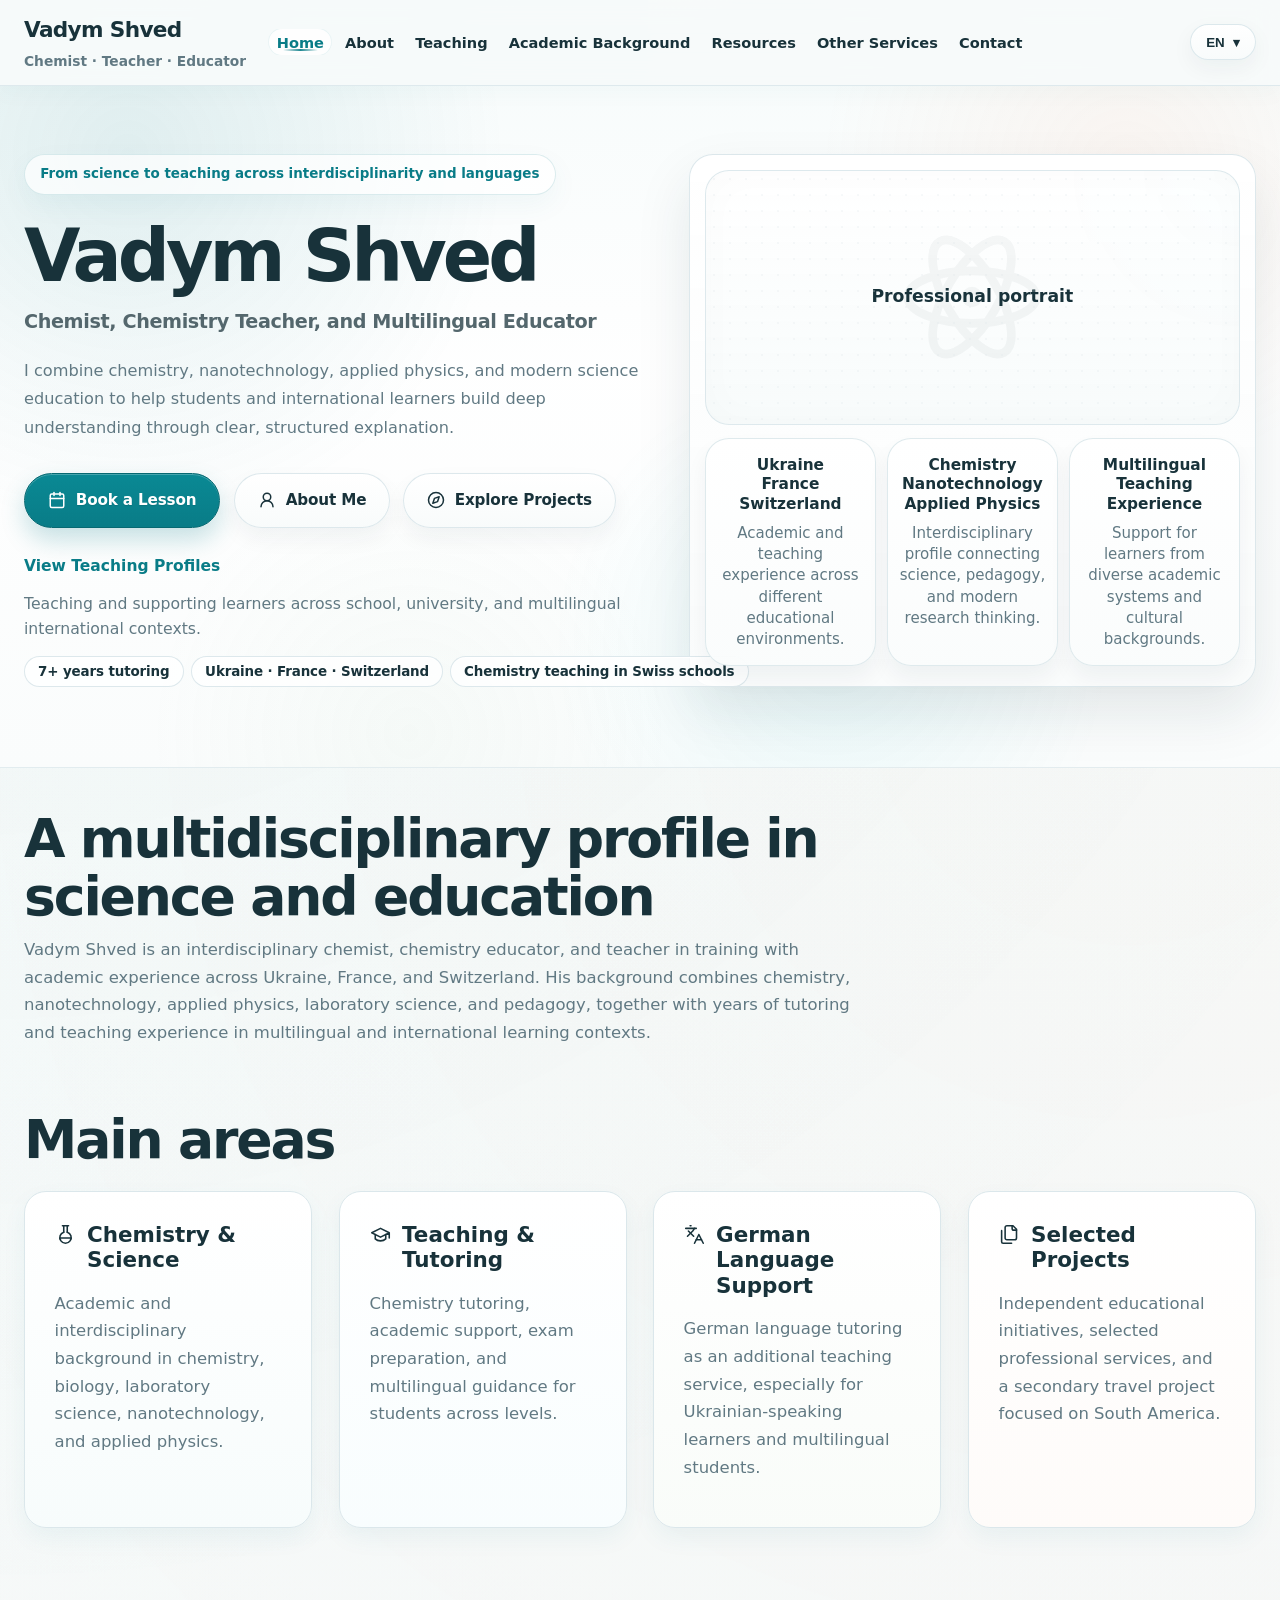
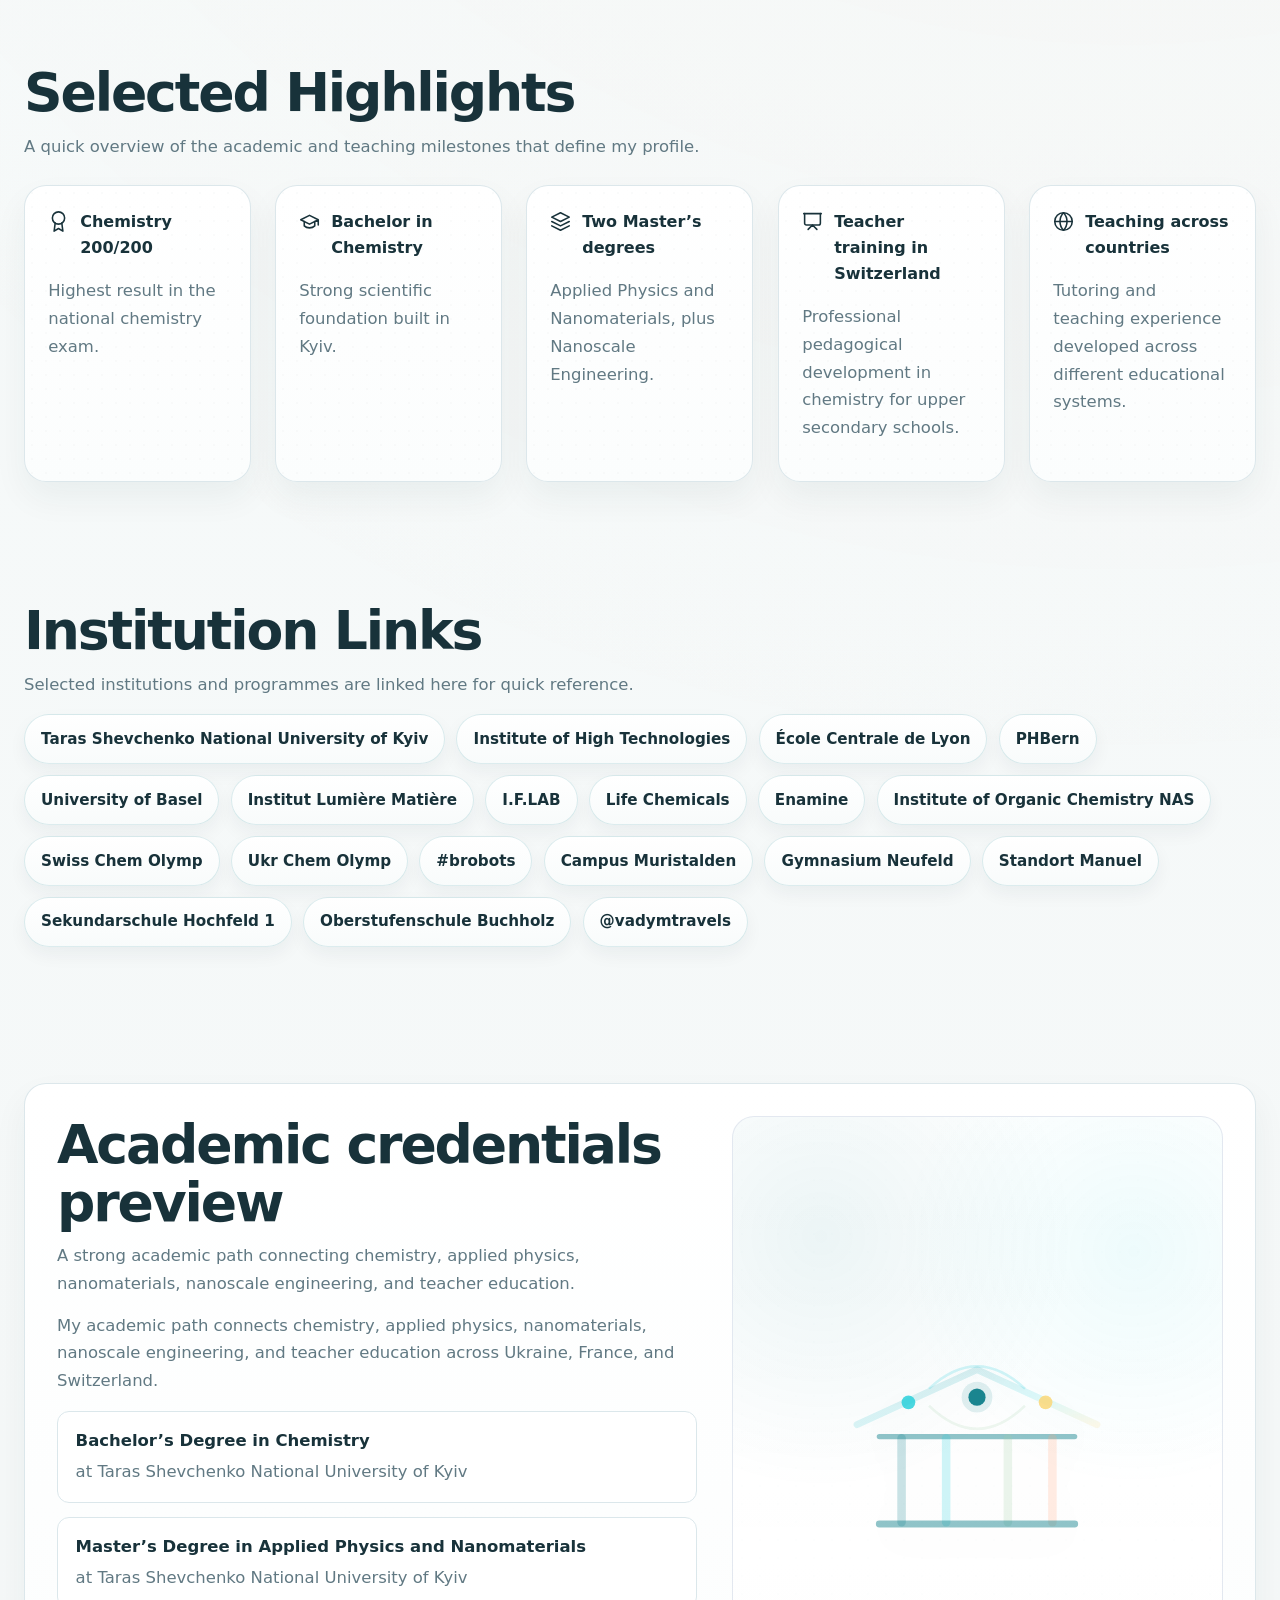
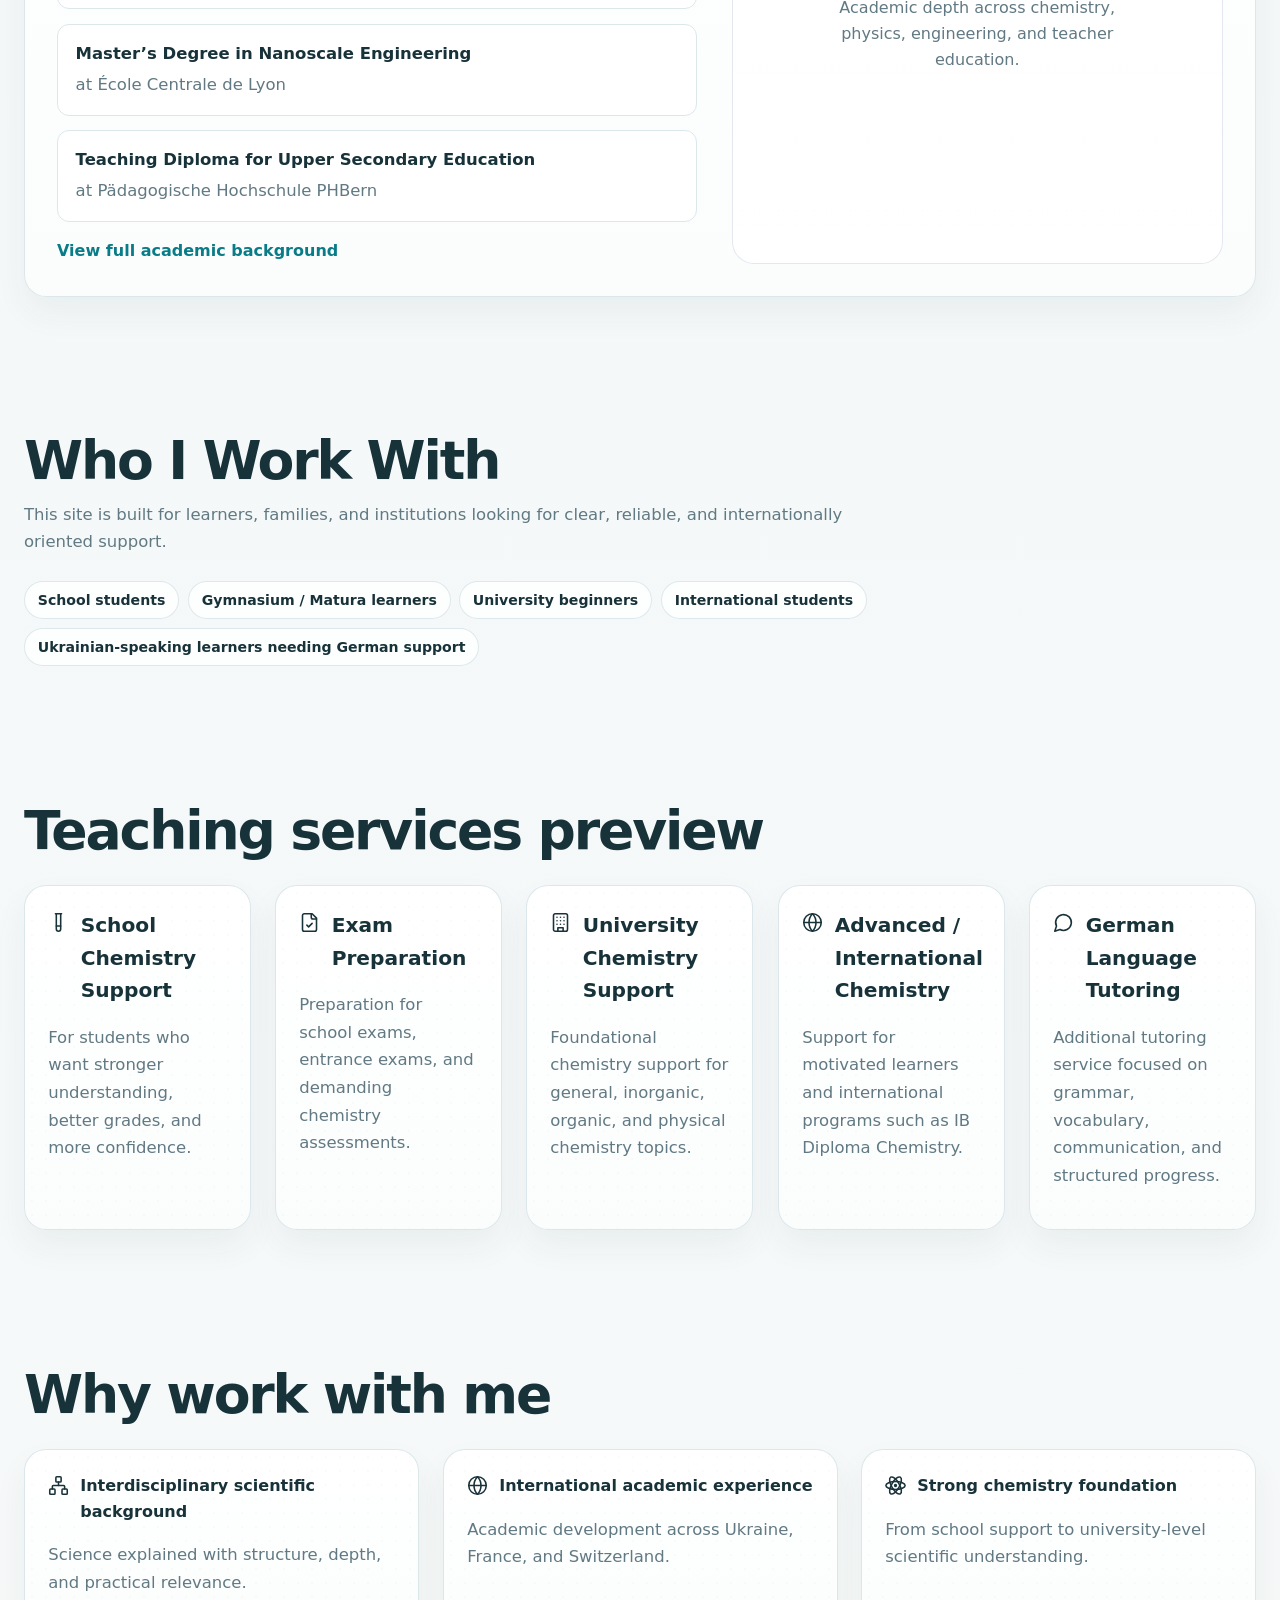
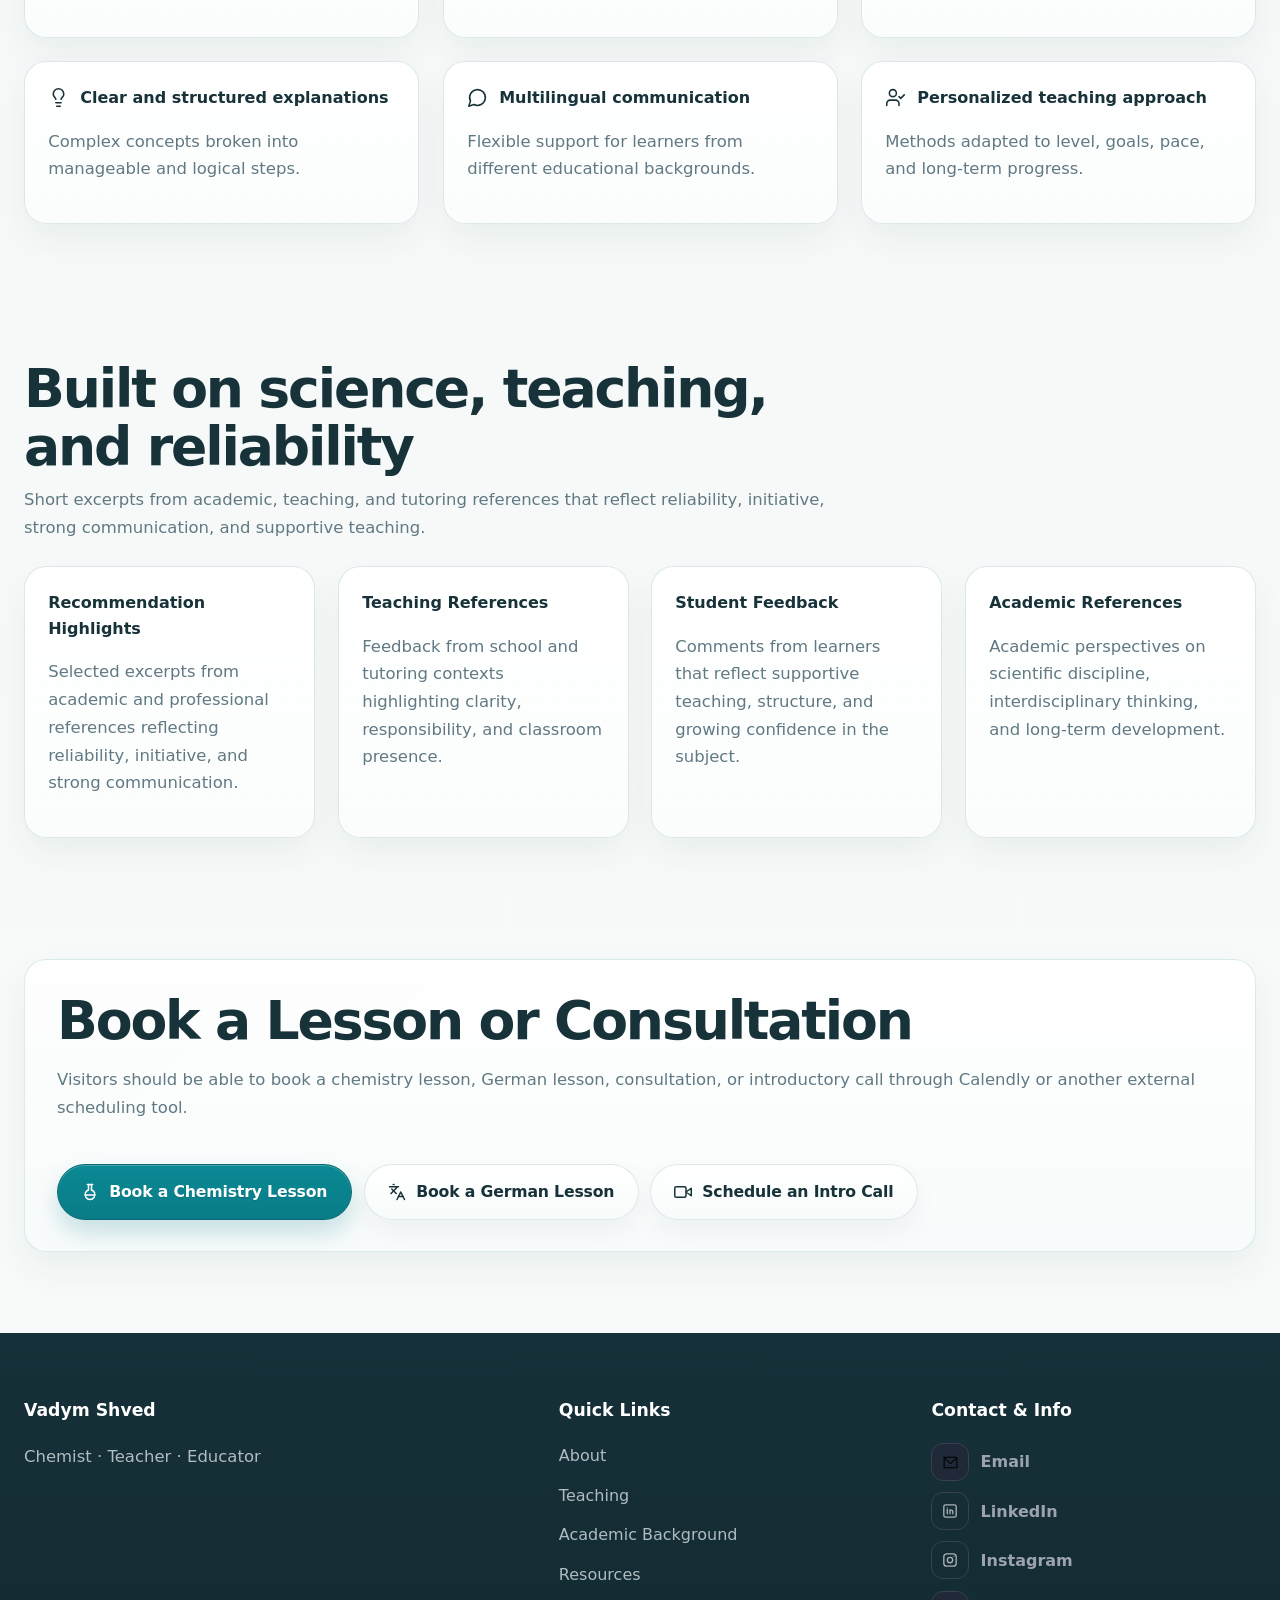
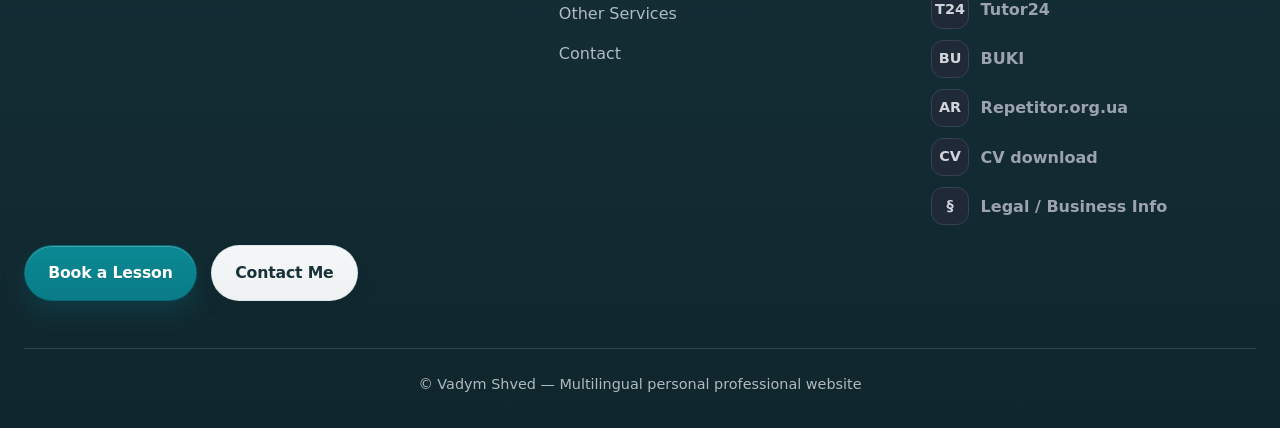
==== commit feb14fcf: "Add files via upload" ====
--- a/index.html
+++ b/index.html
@@ -1,20 +1,44 @@
 <!DOCTYPE html>
-<html lang="en"><head><meta charset="utf-8"/><meta content="width=device-width, initial-scale=1.0" name="viewport"/><title>Vadym Shved — Home</title><link href="assets/css/style.css" rel="stylesheet"/><link href="assets/css/multipage.css" rel="stylesheet"/></head><body class="page-shell"><header class="topbar">
+
+<html lang="en">
+<head>
+<meta charset="utf-8"/>
+<meta content="width=device-width, initial-scale=1.0" name="viewport"/>
+<title>Vadym Shved — Home</title>
+<link href="assets/css/style.css" rel="stylesheet"/>
+<link href="assets/css/multipage.css" rel="stylesheet"/>
+</head>
+<body class="page-shell">
+<header class="topbar">
 <div class="container topbar-inner">
 <a class="brand" href="index.html">
 <span class="brand-name" data-i18n="person_name">Vadym Shved</span>
 <span class="brand-role" data-i18n="brand_role">Chemist · Teacher · Educator</span>
 </a>
 <div class="nav-shell">
-<nav aria-label="Main navigation">
+<nav aria-label="Main navigation" class="desktop-nav" id="main-nav">
 <ul>
-<li><a data-i18n="nav_home" href="index.html">Home</a></li>
-<li><a data-i18n="nav_about" href="about.html">About</a></li>
-<li><a data-i18n="nav_teaching" href="teaching.html">Teaching</a></li>
-<li><a data-i18n="nav_academic" href="academic.html">Academic Background</a></li>
-<li><a data-i18n="nav_resources" href="resources.html">Resources</a></li>
-<li><a data-i18n="nav_services" href="services.html">Other Services</a></li>
-<li><a data-i18n="nav_contact" href="contact.html">Contact</a></li>
+<li>
+<a class="nav-link" data-i18n="nav_home" href="index.html">Home</a>
+</li>
+<li>
+<a class="nav-link" data-i18n="nav_about" href="about.html">About</a>
+</li>
+<li>
+<a class="nav-link" data-i18n="nav_teaching" href="teaching.html">Teaching</a>
+</li>
+<li>
+<a class="nav-link" data-i18n="nav_academic" href="academic.html">Academic Background</a>
+</li>
+<li>
+<a class="nav-link" data-i18n="nav_resources" href="resources.html">Resources</a>
+</li>
+<li>
+<a class="nav-link" data-i18n="nav_services" href="services.html">Other Services</a>
+</li>
+<li>
+<a class="nav-link" data-i18n="nav_contact" href="contact.html">Contact</a>
+</li>
 </ul>
 </nav>
 </div>
@@ -33,7 +57,16 @@
 </div>
 </div>
 </div>
-</header><main><section class="hero" id="home">
+<button aria-label="Open Menu" class="mobile-toggle" id="mobile-toggle" type="button">
+<span>
+</span>
+<span>
+</span>
+<span>
+</span>
+</button>
+</header>
+<main><section class="hero" id="home">
 <div class="container hero-grid">
 <div>
 <div class="eyebrow" data-i18n="hero_eyebrow">From science to teaching across interdisciplinarity and languages</div>
@@ -41,7 +74,7 @@
 <p class="hero-subtitle" data-i18n="hero_subtitle">Chemist, Chemistry Teacher, and Multilingual Educator</p>
 <p class="hero-text" data-i18n="hero_text">I combine chemistry, nanotechnology, applied physics, and modern science education to help students and international learners build deep understanding through clear, structured explanation.</p>
 <div class="button-row">
-<a class="btn btn-primary" data-i18n="hero_btn_book" href="contact.html#booking">Book a Lesson</a>
+<a class="btn btn-primary btn-booking" data-booking-link="true" data-i18n="hero_btn_book" href="contact.html#booking">Book a Lesson</a>
 <a class="btn btn-secondary" data-i18n="hero_btn_about" href="about.html">About Me</a>
 <a class="btn btn-soft" data-i18n="hero_btn_projects" href="services.html">Explore Projects</a>
 </div>
@@ -83,66 +116,141 @@
 </div>
 </div>
 </div>
-</section><section id="home-intro">
+</section>
+<section class="home-intro-band" id="home-intro">
 <div class="container">
 <div class="section-header">
 <h2 data-i18n="intro_title">A multidisciplinary profile in science and education</h2>
 <p class="section-intro" data-i18n="intro_text">Vadym Shved is an interdisciplinary chemist, chemistry educator, and teacher in training with academic experience across Ukraine, France, and Switzerland. His background combines chemistry, nanotechnology, applied physics, laboratory science, and pedagogy, together with years of tutoring and teaching experience in multilingual and international learning contexts.</p>
 </div>
 </div>
-</section><section id="highlights">
+</section>
+<section class="home-main-areas" id="areas">
+<div class="container">
+<div class="section-header">
+<h2 data-i18n="areas_title">Main areas</h2>
+</div>
+<div class="grid-4">
+<article class="card soft-panel area-card area-card--science">
+<h3 data-i18n="area_1_title">Chemistry &amp; Science</h3>
+<p data-i18n="area_1_text">Academic and interdisciplinary background in chemistry, biology, laboratory science, nanotechnology, and applied physics.</p>
+</article>
+<article class="card area-card area-card--teaching">
+<h3 data-i18n="area_2_title">Teaching &amp; Tutoring</h3>
+<p data-i18n="area_2_text">Chemistry tutoring, academic support, exam preparation, and multilingual guidance for students across levels.</p>
+</article>
+<article class="card accent-panel area-card area-card--language">
+<h3 data-i18n="area_3_title">German Language Support</h3>
+<p data-i18n="area_3_text">German language tutoring as an additional teaching service, especially for Ukrainian-speaking learners and multilingual students.</p>
+</article>
+<article class="card soft-panel area-card area-card--projects">
+<h3 data-i18n="area_4_title">Selected Projects</h3>
+<p data-i18n="area_4_text">Independent educational initiatives, selected professional services, and a secondary travel project focused on South America.</p>
+</article>
+</div>
+</div>
+</section>
+<section id="highlights">
 <div class="container">
 <div class="section-header">
 <h2>Selected Highlights</h2>
 <p class="section-intro">A quick overview of the academic and teaching milestones that define my profile.</p>
 </div>
 <div class="grid-5">
-<div class="list-card"><strong>Chemistry 200/200</strong><p>Highest result in the national chemistry exam.</p></div>
-<div class="list-card"><strong>Bachelor in Chemistry</strong><p>Strong scientific foundation built in Kyiv.</p></div>
-<div class="list-card"><strong>Two Master’s degrees</strong><p>Applied Physics and Nanomaterials, plus Nanoscale Engineering.</p></div>
-<div class="list-card"><strong>Teacher training in Switzerland</strong><p>Professional pedagogical development in chemistry for upper secondary schools.</p></div>
-<div class="list-card"><strong>Teaching across countries</strong><p>Tutoring and teaching experience developed across different educational systems.</p></div>
-</div>
-</div>
-</section><section id="areas">
-<div class="container">
-<div class="section-header">
-<h2 data-i18n="areas_title">Main areas</h2>
-</div>
-<div class="grid-4">
-<article class="card soft-panel">
-<h3 data-i18n="area_1_title">Chemistry &amp; Science</h3>
-<p data-i18n="area_1_text">Academic and interdisciplinary background in chemistry, biology, laboratory science, nanotechnology, and applied physics.</p>
-</article>
-<article class="card">
-<h3 data-i18n="area_2_title">Teaching &amp; Tutoring</h3>
-<p data-i18n="area_2_text">Chemistry tutoring, academic support, exam preparation, and multilingual guidance for students across levels.</p>
-</article>
-<article class="card accent-panel">
-<h3 data-i18n="area_3_title">German Language Support</h3>
-<p data-i18n="area_3_text">German language tutoring as an additional teaching service, especially for Ukrainian-speaking learners and multilingual students.</p>
-</article>
-<article class="card soft-panel">
-<h3 data-i18n="area_4_title">Selected Projects</h3>
-<p data-i18n="area_4_text">Independent educational initiatives, selected professional services, and a secondary travel project focused on South America.</p>
-</article>
-</div>
-</div>
-</section><section id="strengths">
-<div class="container">
-<div class="section-header">
-<h2 data-i18n="strengths_title">Why work with me</h2>
-</div>
-<div class="grid-3">
-<div class="list-card"><strong>Interdisciplinary scientific background</strong><p>Science explained with structure, depth, and practical relevance.</p></div>
-<div class="list-card"><strong>International academic experience</strong><p>Academic development across Ukraine, France, and Switzerland.</p></div>
-<div class="list-card"><strong>Strong chemistry foundation</strong><p>From school support to university-level scientific understanding.</p></div>
-<div class="list-card"><strong>Clear and structured explanations</strong><p>Complex concepts broken into manageable and logical steps.</p></div>
-<div class="list-card"><strong>Multilingual communication</strong><p>Flexible support for learners from different educational backgrounds.</p></div>
-<div class="list-card"><strong>Personalized teaching approach</strong><p>Methods adapted to level, goals, pace, and long-term progress.</p></div>
-</div>
-</div>
-</section><section id="who-for">
+<div class="list-card">
+<strong>Chemistry 200/200</strong>
+<p>Highest result in the national chemistry exam.</p>
+</div>
+<div class="list-card">
+<strong>Bachelor in Chemistry</strong>
+<p>Strong scientific foundation built in Kyiv.</p>
+</div>
+<div class="list-card">
+<strong>Two Master’s degrees</strong>
+<p>Applied Physics and Nanomaterials, plus Nanoscale Engineering.</p>
+</div>
+<div class="list-card">
+<strong>Teacher training in Switzerland</strong>
+<p>Professional pedagogical development in chemistry for upper secondary schools.</p>
+</div>
+<div class="list-card">
+<strong>Teaching across countries</strong>
+<p>Tutoring and teaching experience developed across different educational systems.</p>
+</div>
+</div>
+</div>
+</section>
+<section id="institution-links">
+<div class="container">
+<div class="section-header institution-rail-header">
+<h2>Institution Links</h2>
+<p class="section-intro">Selected institutions and programmes are linked here for quick reference.</p>
+</div>
+<div class="institution-links-grid" id="homeInstitutionLinks">
+</div>
+</div>
+</section>
+<section id="academic-preview">
+<div class="container academic-preview-shell academic-preview-wide">
+<div class="detail-card soft-panel academic-preview-card academic-preview-card--wide">
+<div class="academic-preview-grid">
+<div class="academic-preview-copy">
+<div class="section-header" style="margin-bottom: 1rem;">
+<h2 data-i18n="preview_academic_title">Academic credentials preview</h2>
+<p class="section-intro">A strong academic path connecting chemistry, applied physics, nanomaterials, nanoscale engineering, and teacher education.</p>
+</div>
+<div class="academic-preview-summary"><p class="muted">My academic path connects chemistry, applied physics, nanomaterials, nanoscale engineering, and teacher education across Ukraine, France, and Switzerland.</p></div>
+<ul class="bullet-list academic-credential-list">
+<li>
+<strong>Bachelor’s Degree in Chemistry</strong>
+<span class="muted">at <a href="https://iht.knu.ua/" rel="noreferrer" target="_blank">Taras Shevchenko National University of Kyiv</a></span>
+</li>
+<li>
+<strong>Master’s Degree in Applied Physics and Nanomaterials</strong>
+<span class="muted">at <a href="https://iht.knu.ua/" rel="noreferrer" target="_blank">Taras Shevchenko National University of Kyiv</a></span>
+</li>
+<li>
+<strong>Master’s Degree in Nanoscale Engineering</strong>
+<span class="muted">at <a href="https://www.ec-lyon.fr/en/academics/international-master-nanoscale-engineering" rel="noreferrer" target="_blank">École Centrale de Lyon</a></span>
+</li>
+<li>
+<strong>Teaching Diploma for Upper Secondary Education</strong>
+<span class="muted">at <a href="https://www.phbern.ch/studium/sekundarstufe-ii/studienuebersicht/monofachdiplom-fuer-maturitaetsschulen-mit-berufspaedagogischer-qualifikation" rel="noreferrer" target="_blank">Pädagogische Hochschule PHBern</a></span>
+</li>
+</ul>
+<div class="academic-preview-actions"><a class="text-link" href="academic.html">View full academic background</a></div>
+</div>
+<aside class="academic-preview-illustration" aria-label="Academic visual">
+<div class="academic-preview-illustration-frame">
+<svg aria-hidden="true" class="academic-architecture-svg" viewBox="0 0 420 320">
+<defs>
+<linearGradient id="archGrad" x1="0%" x2="100%" y1="0%" y2="100%">
+<stop offset="0%" stop-color="#097C87" stop-opacity="0.95"></stop>
+<stop offset="60%" stop-color="#23CED9" stop-opacity="0.85"></stop>
+<stop offset="100%" stop-color="#F9D779" stop-opacity="0.9"></stop>
+</linearGradient>
+</defs>
+<path d="M70 136 L210 72 L350 136" fill="none" opacity="0.18" stroke="url(#archGrad)" stroke-width="8" stroke-linecap="round" stroke-linejoin="round"></path>
+<path d="M96 150 H324" fill="none" opacity="0.45" stroke="#097C87" stroke-width="6" stroke-linecap="round"></path>
+<path d="M122 152 V250" fill="none" opacity="0.22" stroke="#097C87" stroke-width="10" stroke-linecap="round"></path>
+<path d="M174 152 V250" fill="none" opacity="0.22" stroke="#23CED9" stroke-width="10" stroke-linecap="round"></path>
+<path d="M246 152 V250" fill="none" opacity="0.22" stroke="#A1CCA6" stroke-width="10" stroke-linecap="round"></path>
+<path d="M298 152 V250" fill="none" opacity="0.22" stroke="#FCA47C" stroke-width="10" stroke-linecap="round"></path>
+<path d="M96 252 H324" fill="none" opacity="0.45" stroke="#097C87" stroke-width="8" stroke-linecap="round"></path>
+<circle cx="210" cy="104" r="18" fill="#097C87" opacity="0.12"></circle>
+<circle cx="210" cy="104" r="10" fill="#097C87" opacity="0.92"></circle>
+<circle cx="130" cy="110" r="8" fill="#23CED9" opacity="0.82"></circle>
+<circle cx="290" cy="110" r="8" fill="#F9D779" opacity="0.86"></circle>
+<path d="M154 94 Q210 42 266 94" fill="none" opacity="0.2" stroke="#23CED9" stroke-width="3"></path>
+<path d="M154 114 Q210 168 266 114" fill="none" opacity="0.18" stroke="#A1CCA6" stroke-width="3"></path>
+</svg>
+<div class="academic-preview-illustration-caption">Academic depth across chemistry, physics, engineering, and teacher education.</div>
+</div>
+</aside>
+</div>
+</div>
+</section>
+<section id="who-for">
 <div class="container">
 <div class="section-header">
 <h2>Who I Work With</h2>
@@ -156,45 +264,96 @@
 <span class="tag">Ukrainian-speaking learners needing German support</span>
 </div>
 </div>
-</section><section id="teaching-preview">
+</section>
+<section id="teaching-preview">
 <div class="container">
 <div class="section-header">
 <h2 data-i18n="preview_teaching_title">Teaching services preview</h2>
 </div>
 <div class="grid-5">
-<article class="service-card"><h3>School Chemistry Support</h3><p>For students who want stronger understanding, better grades, and more confidence.</p></article>
-<article class="service-card"><h3>Exam Preparation</h3><p>Preparation for school exams, entrance exams, and demanding chemistry assessments.</p></article>
-<article class="service-card"><h3>University Chemistry Support</h3><p>Foundational chemistry support for general, inorganic, organic, and physical chemistry topics.</p></article>
-<article class="service-card"><h3>Advanced / International Chemistry</h3><p>Support for motivated learners and international programs such as IB Diploma Chemistry.</p></article>
-<article class="service-card"><h3>German Language Tutoring</h3><p>Additional tutoring service focused on grammar, vocabulary, communication, and structured progress.</p></article>
-</div>
-</div>
-</section><section id="academic-preview">
-<div class="container split-layout">
-<div class="detail-card soft-panel">
-<div class="section-header" style="margin-bottom: 1rem;">
-<h2 data-i18n="preview_academic_title">Academic credentials preview</h2>
-<p class="section-intro">A strong academic path connecting chemistry, applied physics, nanomaterials, nanoscale engineering, and teacher education.</p>
-</div>
-<ul class="bullet-list">
-<li><strong>Bachelor’s Degree in Chemistry</strong><span class="muted">at <a href="https://iht.knu.ua/" rel="noreferrer" target="_blank">Taras Shevchenko National University of Kyiv</a></span></li>
-<li><strong>Master’s Degree in Applied Physics and Nanomaterials</strong><span class="muted">at <a href="https://iht.knu.ua/" rel="noreferrer" target="_blank">Taras Shevchenko National University of Kyiv</a></span></li>
-<li><strong>Master’s Degree in Nanoscale Engineering</strong><span class="muted">at <a href="https://www.ec-lyon.fr/en/academics/international-master-nanoscale-engineering" rel="noreferrer" target="_blank">École Centrale de Lyon</a></span></li>
-<li><strong>Teaching Diploma for Upper Secondary Education</strong><span class="muted">at <a href="https://www.phbern.ch/studium/sekundarstufe-ii/studienuebersicht/monofachdiplom-fuer-maturitaetsschulen-mit-berufspaedagogischer-qualifikation" rel="noreferrer" target="_blank">Pädagogische Hochschule PHBern</a></span></li>
-</ul>
-</div>
-<aside class="detail-card accent-panel">
-<h3>Institution links</h3>
-<p>Selected institutions and programmes are linked here for quick reference.</p>
-<div class="tag-row">
-<a class="tag" href="https://iht.knu.ua/" rel="noreferrer" target="_blank">Taras Shevchenko University</a>
-<a class="tag" href="https://www.ec-lyon.fr/" rel="noreferrer" target="_blank">École Centrale de Lyon</a>
-<a class="tag" href="https://www.phbern.ch/" rel="noreferrer" target="_blank">PHBern</a>
-<a class="tag" href="https://www.unibas.ch/" rel="noreferrer" target="_blank">University of Basel</a>
-</div>
-</aside>
-</div>
-</section><section id="booking">
+<article class="service-card">
+<h3>School Chemistry Support</h3>
+<p>For students who want stronger understanding, better grades, and more confidence.</p>
+</article>
+<article class="service-card">
+<h3>Exam Preparation</h3>
+<p>Preparation for school exams, entrance exams, and demanding chemistry assessments.</p>
+</article>
+<article class="service-card">
+<h3>University Chemistry Support</h3>
+<p>Foundational chemistry support for general, inorganic, organic, and physical chemistry topics.</p>
+</article>
+<article class="service-card">
+<h3>Advanced / International Chemistry</h3>
+<p>Support for motivated learners and international programs such as IB Diploma Chemistry.</p>
+</article>
+<article class="service-card">
+<h3>German Language Tutoring</h3>
+<p>Additional tutoring service focused on grammar, vocabulary, communication, and structured progress.</p>
+</article>
+</div>
+</div>
+</section>
+<section id="strengths">
+<div class="container">
+<div class="section-header">
+<h2 data-i18n="strengths_title">Why work with me</h2>
+</div>
+<div class="grid-3">
+<div class="list-card">
+<strong>Interdisciplinary scientific background</strong>
+<p>Science explained with structure, depth, and practical relevance.</p>
+</div>
+<div class="list-card">
+<strong>International academic experience</strong>
+<p>Academic development across Ukraine, France, and Switzerland.</p>
+</div>
+<div class="list-card">
+<strong>Strong chemistry foundation</strong>
+<p>From school support to university-level scientific understanding.</p>
+</div>
+<div class="list-card">
+<strong>Clear and structured explanations</strong>
+<p>Complex concepts broken into manageable and logical steps.</p>
+</div>
+<div class="list-card">
+<strong>Multilingual communication</strong>
+<p>Flexible support for learners from different educational backgrounds.</p>
+</div>
+<div class="list-card">
+<strong>Personalized teaching approach</strong>
+<p>Methods adapted to level, goals, pace, and long-term progress.</p>
+</div>
+</div>
+</div>
+</section>
+<section class="home-trust-block" id="trust">
+<div class="container">
+<div class="section-header">
+<h2 data-i18n="trust_title">Built on science, teaching, and reliability</h2>
+<p class="section-intro">Short excerpts from academic, teaching, and tutoring references that reflect reliability, initiative, strong communication, and supportive teaching.</p>
+</div>
+<div class="grid-4">
+<div class="list-card">
+<strong>Recommendation Highlights</strong>
+<p>Selected excerpts from academic and professional references reflecting reliability, initiative, and strong communication.</p>
+</div>
+<div class="list-card">
+<strong>Teaching References</strong>
+<p>Feedback from school and tutoring contexts highlighting clarity, responsibility, and classroom presence.</p>
+</div>
+<div class="list-card">
+<strong>Student Feedback</strong>
+<p>Comments from learners that reflect supportive teaching, structure, and growing confidence in the subject.</p>
+</div>
+<div class="list-card">
+<strong>Academic References</strong>
+<p>Academic perspectives on scientific discipline, interdisciplinary thinking, and long-term development.</p>
+</div>
+</div>
+</div>
+</section>
+<section class="home-final-cta" id="booking">
 <div class="container">
 <div class="cta-box">
 <div>
@@ -202,39 +361,15 @@
 <p class="section-intro" data-i18n="booking_text">Visitors should be able to book a chemistry lesson, German lesson, consultation, or introductory call through Calendly or another external scheduling tool.</p>
 </div>
 <div class="button-row" style="margin-bottom:0;">
-<a class="btn btn-primary" data-i18n="booking_btn_1" href="#">Book a Chemistry Lesson</a>
-<a class="btn btn-secondary" data-i18n="booking_btn_2" href="#">Book a German Lesson</a>
-<a class="btn btn-soft" data-i18n="booking_btn_3" href="#">Schedule an Intro Call</a>
-</div>
-</div>
-</div>
-</section><section id="trust">
-<div class="container">
-<div class="section-header">
-<h2 data-i18n="trust_title">Built on science, teaching, and reliability</h2>
-<p class="section-intro">Short excerpts from academic, teaching, and tutoring references that reflect reliability, initiative, strong communication, and supportive teaching.</p>
-</div>
-<div class="grid-4">
-<div class="list-card"><strong>Recommendation Highlights</strong><p>Selected excerpts from academic and professional references reflecting reliability, initiative, and strong communication.</p></div>
-<div class="list-card"><strong>Teaching References</strong><p>Feedback from school and tutoring contexts highlighting clarity, responsibility, and classroom presence.</p></div>
-<div class="list-card"><strong>Student Feedback</strong><p>Comments from learners that reflect supportive teaching, structure, and growing confidence in the subject.</p></div>
-<div class="list-card"><strong>Academic References</strong><p>Academic perspectives on scientific discipline, interdisciplinary thinking, and long-term development.</p></div>
-</div>
-</div>
-</section><section id="final-cta">
-<div class="container">
-<div class="cta-box accent-panel">
-<div>
-<h2 data-i18n="final_title">Let’s connect</h2>
-<p class="section-intro" data-i18n="final_text">Whether you are looking for chemistry tutoring, German language support, academic collaboration, educational resources, or would like to learn more about selected projects, feel free to get in touch.</p>
-</div>
-<div class="button-row" style="margin-bottom:0;">
-<a class="btn btn-primary" data-i18n="final_btn_1" href="contact.html">Contact Me</a>
-<a class="btn btn-secondary" data-i18n="final_btn_2" href="contact.html#booking">Book a Lesson</a>
-</div>
-</div>
-</div>
-</section></main><footer>
+<a class="btn btn-primary btn-chemistry" data-booking-link="true" data-i18n="booking_btn_1" href="#">Book a Chemistry Lesson</a>
+<a class="btn btn-secondary btn-language" data-booking-link="true" data-i18n="booking_btn_2" href="#">Book a German Lesson</a>
+<a class="btn btn-soft btn-call" data-booking-link="true" data-i18n="booking_btn_3" href="#">Schedule an Intro Call</a>
+</div>
+</div>
+</div>
+</section>
+</main>
+<footer>
 <div class="container">
 <div class="footer-grid">
 <div>
@@ -244,32 +379,88 @@
 <div>
 <h3 class="footer-title" data-i18n="footer_quick">Quick Links</h3>
 <ul class="footer-links">
-<li><a data-i18n="nav_about" href="about.html">About</a></li>
-<li><a data-i18n="nav_teaching" href="teaching.html">Teaching</a></li>
-<li><a data-i18n="nav_academic" href="academic.html">Academic Background</a></li>
-<li><a data-i18n="nav_resources" href="resources.html">Resources</a></li>
-<li><a data-i18n="nav_services" href="services.html">Other Services</a></li>
-<li><a data-i18n="nav_contact" href="contact.html">Contact</a></li>
+<li>
+<a class="nav-link" data-i18n="nav_about" href="about.html">About</a>
+</li>
+<li>
+<a class="nav-link" data-i18n="nav_teaching" href="teaching.html">Teaching</a>
+</li>
+<li>
+<a class="nav-link" data-i18n="nav_academic" href="academic.html">Academic Background</a>
+</li>
+<li>
+<a class="nav-link" data-i18n="nav_resources" href="resources.html">Resources</a>
+</li>
+<li>
+<a class="nav-link" data-i18n="nav_services" href="services.html">Other Services</a>
+</li>
+<li>
+<a class="nav-link" data-i18n="nav_contact" href="contact.html">Contact</a>
+</li>
 </ul>
 </div>
 <div>
 <h3 class="footer-title" data-i18n="footer_meta">Contact &amp; Info</h3>
 <ul class="footer-meta">
-<li><a class="icon-link" href="mailto:your.email@example.com"><span class="icon-badge">@</span><span>Email</span></a></li>
-<li><a class="icon-link" href="https://www.linkedin.com/in/shvedvadym" rel="noreferrer" target="_blank"><span class="icon-badge">in</span><span>LinkedIn</span></a></li>
-<li><a class="icon-link" href="https://www.instagram.com/vadymtravels" rel="noreferrer" target="_blank"><span class="icon-badge">IG</span><span>Instagram</span></a></li>
-<li><a class="icon-link" href="https://tutor24.ch/de/providers/3301791?public_view=true" rel="noreferrer" target="_blank"><span class="icon-badge">T24</span><span>Tutor24</span></a></li>
-<li><a class="icon-link" href="https://buki.com.ua/user-21753/" rel="noreferrer" target="_blank"><span class="icon-badge">BU</span><span>BUKI</span></a></li>
-<li><a class="icon-link" href="https://repetitor.org.ua/uk-id8693" rel="noreferrer" target="_blank"><span class="icon-badge">AR</span><span>Repetitor.org.ua</span></a></li>
-<li><a class="icon-link" href="#"><span class="icon-badge">CV</span><span>CV download</span></a></li>
-<li><a class="icon-link" href="#"><span class="icon-badge">§</span><span>Legal / Business Info</span></a></li>
+<li>
+<a class="icon-link footer-contact-link" data-contact-email-link="true" href="mailto:your.email@example.com">
+<span class="icon-badge icon-badge-mail"></span>
+<span>Email</span>
+</a>
+</li>
+<li>
+<a class="icon-link footer-contact-link" href="https://www.linkedin.com/in/shvedvadym" rel="noreferrer" target="_blank">
+<span class="icon-badge">in</span>
+<span>LinkedIn</span>
+</a>
+</li>
+<li>
+<a class="icon-link footer-contact-link" href="https://www.instagram.com/vadymtravels" rel="noreferrer" target="_blank">
+<span class="icon-badge">IG</span>
+<span>Instagram</span>
+</a>
+</li>
+<li>
+<a class="icon-link footer-contact-link" href="https://tutor24.ch/de/providers/3301791?public_view=true" rel="noreferrer" target="_blank">
+<span class="icon-badge">T24</span>
+<span>Tutor24</span>
+</a>
+</li>
+<li>
+<a class="icon-link footer-contact-link" href="https://buki.com.ua/user-21753/" rel="noreferrer" target="_blank">
+<span class="icon-badge">BU</span>
+<span>BUKI</span>
+</a>
+</li>
+<li>
+<a class="icon-link footer-contact-link" href="https://repetitor.org.ua/uk-id8693" rel="noreferrer" target="_blank">
+<span class="icon-badge">AR</span>
+<span>Repetitor.org.ua</span>
+</a>
+</li>
+<li>
+<a class="icon-link footer-contact-link" data-cv-link="true" href="#">
+<span class="icon-badge">CV</span>
+<span>CV download</span>
+</a>
+</li>
+<li>
+<a class="icon-link footer-contact-link" href="#">
+<span class="icon-badge">§</span>
+<span>Legal / Business Info</span>
+</a>
+</li>
 </ul>
 </div>
 </div>
 <div class="button-row" style="margin-top: 1.2rem; margin-bottom: 0;">
-<a class="btn btn-primary" href="contact.html#booking">Book a Lesson</a>
-<a class="btn btn-secondary" data-i18n="final_btn_1" href="contact.html">Contact Me</a>
+<a class="btn btn-primary btn-booking" data-booking-link="true" href="contact.html#booking">Book a Lesson</a>
+<a class="btn btn-secondary btn-contact" data-i18n="final_btn_1" href="contact.html">Contact Me</a>
 </div>
 <div class="copyright" data-i18n="footer_copy">© Vadym Shved — Multilingual personal professional website</div>
 </div>
-</footer><script src="assets/js/site.js"></script></body></html>+</footer>
+<script src="assets/js/site.js">
+</script>
+</body>
+</html>
--- a/assets/css/multipage.css
+++ b/assets/css/multipage.css
@@ -22,3 +22,1956 @@
     padding-top: 1.5rem;
   }
 }
+
+
+/* =========================================
+   STEP 0 — Tropical Jade Sunrise foundation
+   ========================================= */
+:root {
+  --dark-jade: #207D81;
+  --cyan: #41C4CF;
+  --sage: #9ECC9E;
+  --coral: #F89D7A;
+  --sand: #F3D17A;
+
+  --bg: #f8fafc;
+  --surface: #ffffff;
+  --text: #1e293b;
+  --muted: #64748b;
+  --line: #e2e8f0;
+
+  --accent: var(--dark-jade);
+  --accent-hover: #175d61;
+}
+
+body {
+  background: var(--bg);
+  color: var(--text);
+}
+
+.card,
+.detail-card,
+.skills-card,
+.accent-panel {
+  background-color: var(--surface) !important;
+  border: 1px solid var(--line) !important;
+  border-radius: var(--radius-xl);
+  box-shadow: 0 4px 20px rgba(0, 0, 0, 0.03) !important;
+  transition: transform 0.3s ease, box-shadow 0.3s ease, border-color 0.3s ease;
+  position: relative;
+  overflow: hidden;
+}
+
+.card::before,
+.detail-card::before,
+.skills-card::before,
+.accent-panel::before {
+  opacity: 0.03 !important;
+  filter: grayscale(100%);
+  z-index: 0;
+}
+
+.card > *,
+.detail-card > *,
+.skills-card > *,
+.accent-panel > * {
+  position: relative;
+  z-index: 1;
+}
+
+/* =========================================
+   STEP 1 — Mobile menu (Apple style)
+   ========================================= */
+.topbar {
+  background: rgba(248, 250, 252, 0.92);
+  border-bottom: 1px solid rgba(226, 232, 240, 0.88);
+}
+
+.topbar-inner {
+  position: relative;
+}
+
+.mobile-toggle {
+  display: none;
+  background: none;
+  border: none;
+  cursor: pointer;
+  width: 30px;
+  height: 24px;
+  padding: 0;
+  flex-direction: column;
+  justify-content: space-between;
+  margin-left: 16px;
+  z-index: 1001;
+}
+
+.mobile-toggle span {
+  display: block;
+  width: 100%;
+  height: 2px;
+  background-color: var(--text);
+  border-radius: 999px;
+  transition: all 0.3s ease;
+}
+
+@media (max-width: 768px) {
+  .topbar-inner {
+    grid-template-columns: auto 1fr auto auto !important;
+    align-items: center;
+    gap: 0.85rem !important;
+  }
+
+  .brand {
+    padding-right: 0;
+  }
+
+  .lang-switcher {
+    justify-self: end;
+  }
+
+  .mobile-toggle {
+    display: flex;
+  }
+
+  .nav-shell {
+    display: block !important;
+    position: fixed;
+    top: 0;
+    right: -100%;
+    width: min(280px, 82vw);
+    height: 100vh;
+    padding: 84px 28px 28px;
+    background-color: rgba(255, 255, 255, 0.95);
+    backdrop-filter: blur(12px);
+    -webkit-backdrop-filter: blur(12px);
+    box-shadow: -8px 0 28px rgba(15, 23, 42, 0.08);
+    transition: right 0.4s cubic-bezier(0.25, 1, 0.5, 1);
+    z-index: 999;
+    overflow-y: auto;
+  }
+
+  .nav-shell.active {
+    right: 0;
+  }
+
+  .desktop-nav ul {
+    width: 100%;
+    min-width: 0;
+    display: flex;
+    flex-direction: column;
+    align-items: stretch;
+    gap: 0.35rem;
+  }
+
+  .desktop-nav li {
+    width: 100%;
+  }
+
+  .desktop-nav .nav-link {
+    display: block;
+    width: 100%;
+    padding: 0.95rem 0.2rem;
+    font-size: 1.08rem;
+    line-height: 1.2;
+    border-bottom: 1px solid rgba(226, 232, 240, 0.72);
+    border-radius: 0;
+    background: transparent;
+  }
+
+  .desktop-nav .nav-link[aria-current="page"] {
+    background: transparent;
+  }
+
+  .mobile-toggle.active span:nth-child(1) {
+    transform: translateY(11px) rotate(45deg);
+  }
+
+  .mobile-toggle.active span:nth-child(2) {
+    opacity: 0;
+  }
+
+  .mobile-toggle.active span:nth-child(3) {
+    transform: translateY(-11px) rotate(-45deg);
+  }
+
+  body.menu-open {
+    overflow: hidden;
+  }
+}
+
+
+/* =========================================
+   STEP 2 — Tropical Jade Sunrise semantic system
+   ========================================= */
+:root {
+  --accent: #207D81;
+  --accent-hover: #175d61;
+}
+
+#academic-preview .accent-panel,
+#travel-teaser .accent-panel,
+#about .accent-panel,
+.skills-card,
+#teaching-experience .experience-card,
+#scientific-experience .experience-card,
+#teaching .grid-2 .detail-card,
+#teaching .grid-3 .pricing-card,
+#academic .accent-panel,
+#services .accent-panel,
+#services .soft-panel,
+#areas .card {
+  background-color: #ffffff !important;
+  border: 1px solid var(--line) !important;
+  box-shadow: var(--shadow-sm) !important;
+  transition: transform 0.4s var(--bounce), border-color 0.4s ease, box-shadow 0.4s ease;
+}
+
+.accent-panel::before,
+.soft-panel::before,
+#areas .card::before,
+.skills-card::before,
+#teaching-experience .experience-card::before,
+#scientific-experience .experience-card::before,
+#teaching .grid-2 .detail-card::before,
+#teaching .grid-3 .pricing-card::before {
+  display: none !important;
+}
+
+#areas .card h3::before,
+.skills-card-title::before {
+  background-color: var(--text) !important;
+  transition: background-color 0.3s var(--bounce), transform 0.3s var(--bounce) !important;
+}
+
+#areas .card:nth-of-type(1):hover,
+#teaching .grid-2 .detail-card:nth-of-type(1):hover,
+#teaching .grid-3 .pricing-card:nth-of-type(1):hover,
+.skills-card:nth-of-type(2):hover,
+#scientific-experience .experience-card:hover {
+  border-color: #207D81 !important;
+  box-shadow: 0 16px 32px rgba(32, 125, 129, 0.12) !important;
+}
+#areas .card:nth-of-type(1):hover h3::before,
+.skills-card:nth-of-type(2):hover .skills-card-title::before {
+  background-color: #207D81 !important;
+}
+
+#areas .card:nth-of-type(2):hover,
+.skills-card:nth-of-type(1):hover,
+.skills-card:nth-of-type(4):hover,
+#teaching-experience .experience-card:hover {
+  border-color: #41C4CF !important;
+  box-shadow: 0 16px 32px rgba(65, 196, 207, 0.12) !important;
+}
+#areas .card:nth-of-type(2):hover h3::before,
+.skills-card:nth-of-type(1):hover .skills-card-title::before,
+.skills-card:nth-of-type(4):hover .skills-card-title::before {
+  background-color: #41C4CF !important;
+}
+
+#areas .card:nth-of-type(3):hover,
+#teaching .grid-2 .detail-card:nth-of-type(2):hover,
+#teaching .grid-3 .pricing-card:nth-of-type(2):hover,
+.skills-card:nth-of-type(6):hover {
+  border-color: #9ECC9E !important;
+  box-shadow: 0 16px 32px rgba(158, 204, 158, 0.15) !important;
+}
+#areas .card:nth-of-type(3):hover h3::before,
+.skills-card:nth-of-type(6):hover .skills-card-title::before {
+  background-color: #9ECC9E !important;
+}
+
+#areas .card:nth-of-type(4):hover,
+#travel-teaser .accent-panel:hover,
+#services .accent-panel:hover,
+.skills-card:nth-of-type(5):hover {
+  border-color: #F89D7A !important;
+  box-shadow: 0 16px 32px rgba(248, 157, 122, 0.12) !important;
+}
+#areas .card:nth-of-type(4):hover h3::before,
+.skills-card:nth-of-type(5):hover .skills-card-title::before {
+  background-color: #F89D7A !important;
+}
+
+#academic-preview .accent-panel:hover,
+#academic .accent-panel:hover,
+#services .soft-panel:hover,
+.skills-card:nth-of-type(3):hover {
+  border-color: #F3D17A !important;
+  box-shadow: 0 16px 32px rgba(243, 209, 122, 0.15) !important;
+}
+.skills-card:nth-of-type(3):hover .skills-card-title::before {
+  background-color: #F3D17A !important;
+}
+
+.hero::before {
+  background-image:
+    radial-gradient(circle at 15% 0%, rgba(32, 125, 129, 0.05) 0%, transparent 45%),
+    radial-gradient(circle at 85% 15%, rgba(248, 157, 122, 0.04) 0%, transparent 50%),
+    radial-gradient(circle at 50% 100%, rgba(65, 196, 207, 0.04) 0%, transparent 50%),
+    linear-gradient(180deg, var(--panel-soft) 0%, #ffffff 100%);
+}
+
+.btn-primary {
+  background: linear-gradient(180deg, var(--accent) 0%, #1a6568 100%) !important;
+  box-shadow: inset 0 1px 1px rgba(255, 255, 255, 0.2), 0 4px 12px rgba(32, 125, 129, 0.2) !important;
+  border: 1px solid #175d61 !important;
+}
+.btn-primary:hover {
+  background: linear-gradient(180deg, #258f94 0%, #1a6568 100%) !important;
+  box-shadow: inset 0 1px 1px rgba(255, 255, 255, 0.3), 0 6px 16px rgba(32, 125, 129, 0.3) !important;
+}
+
+
+/* =========================================
+   BALANCED PREMIUM VERSION — UI FOUNDATION
+   Tropical Jade Sunrise (final palette)
+   ========================================= */
+:root {
+  --dark-jade: #097C87;
+  --cyan: #23CED9;
+  --sage: #A1CCA6;
+  --coral: #FCA47C;
+  --sand: #F9D779;
+
+  --bg: #f5f8f8;
+  --surface: #ffffff;
+  --surface-2: #fbfdfd;
+  --text: #18323a;
+  --muted: #617983;
+  --line: #dbe7eb;
+
+  --accent: var(--dark-jade);
+  --accent-hover: #07626b;
+  --radius-xl: 22px;
+  --radius-lg: 16px;
+  --radius-md: 12px;
+
+  --shadow-sm: 0 10px 24px rgba(9, 124, 135, 0.06);
+  --shadow: 0 18px 40px rgba(18, 46, 56, 0.08);
+  --shadow-hover: 0 24px 56px rgba(9, 124, 135, 0.14);
+}
+
+html {
+  background: var(--bg);
+}
+
+body.page-shell {
+  background:
+    radial-gradient(circle at top left, rgba(35, 206, 217, 0.035), transparent 24%),
+    radial-gradient(circle at 88% 10%, rgba(252, 164, 124, 0.04), transparent 28%),
+    linear-gradient(180deg, #f7fbfb 0%, #f5f8f8 45%, #f7faf9 100%);
+  color: var(--text);
+}
+
+::selection {
+  background: rgba(35, 206, 217, 0.18);
+}
+
+.topbar {
+  position: sticky;
+  top: 0;
+  background: rgba(247, 251, 251, 0.86) !important;
+  border-bottom: 1px solid rgba(219, 231, 235, 0.9) !important;
+  box-shadow: 0 8px 20px rgba(9, 124, 135, 0.03);
+  backdrop-filter: blur(14px);
+  -webkit-backdrop-filter: blur(14px);
+}
+
+.topbar-inner {
+  min-height: 84px;
+  align-items: center;
+}
+
+.brand-name {
+  letter-spacing: -0.03em;
+}
+
+.brand-role {
+  color: var(--muted);
+}
+
+nav a {
+  position: relative;
+  border-radius: 999px;
+  color: var(--text);
+}
+
+nav a::after {
+  content: "";
+  position: absolute;
+  left: 0.9rem;
+  right: 0.9rem;
+  bottom: 0.35rem;
+  height: 2px;
+  border-radius: 999px;
+  background: linear-gradient(90deg, rgba(9, 124, 135, 0), rgba(9, 124, 135, 0.9), rgba(35, 206, 217, 0));
+  transform: scaleX(0);
+  transform-origin: center;
+  transition: transform 0.28s ease;
+}
+
+nav a:hover,
+nav a[aria-current="page"] {
+  color: var(--accent);
+  background: rgba(255, 255, 255, 0.78) !important;
+  box-shadow: inset 0 0 0 1px rgba(9, 124, 135, 0.08);
+}
+
+nav a:hover::after,
+nav a[aria-current="page"]::after {
+  transform: scaleX(1);
+}
+
+.lang-toggle {
+  border-radius: 999px !important;
+  background: linear-gradient(180deg, rgba(255,255,255,0.94) 0%, rgba(248,251,251,0.94) 100%) !important;
+  border-color: rgba(219, 231, 235, 0.95) !important;
+  box-shadow: 0 8px 22px rgba(18, 46, 56, 0.05) !important;
+}
+
+.lang-menu {
+  border-radius: 18px !important;
+  border-color: rgba(219, 231, 235, 0.9) !important;
+  box-shadow: 0 22px 48px rgba(18, 46, 56, 0.12) !important;
+}
+
+.hero {
+  position: relative;
+  overflow: hidden;
+  padding-top: 4.25rem !important;
+  padding-bottom: 5rem !important;
+  background: transparent !important;
+  border-bottom: 1px solid rgba(219, 231, 235, 0.65) !important;
+}
+
+.hero::before {
+  background-image:
+    radial-gradient(circle at 10% 10%, rgba(9, 124, 135, 0.11) 0%, transparent 29%),
+    radial-gradient(circle at 88% 12%, rgba(252, 164, 124, 0.09) 0%, transparent 24%),
+    radial-gradient(circle at 65% 82%, rgba(35, 206, 217, 0.075) 0%, transparent 28%),
+    radial-gradient(circle at 32% 95%, rgba(161, 204, 166, 0.06) 0%, transparent 24%),
+    linear-gradient(180deg, rgba(248, 252, 252, 0.9) 0%, rgba(255,255,255,0.95) 42%, rgba(250,252,252,1) 100%) !important;
+}
+
+.hero .eyebrow {
+  background: rgba(255, 255, 255, 0.72) !important;
+  border: 1px solid rgba(9, 124, 135, 0.14) !important;
+  color: var(--accent) !important;
+  box-shadow: 0 10px 28px rgba(9, 124, 135, 0.05);
+}
+
+.hero h1 {
+  color: var(--text) !important;
+  letter-spacing: -0.055em !important;
+}
+
+.hero-subtitle {
+  color: color-mix(in srgb, var(--text) 74%, white) !important;
+}
+
+.hero-text,
+.hero-note {
+  color: var(--muted) !important;
+}
+
+.hero-visual,
+.portrait-box,
+.mini-card {
+  border-radius: 24px !important;
+}
+
+.hero-visual {
+  background: linear-gradient(180deg, rgba(255,255,255,0.94) 0%, rgba(250,252,252,0.98) 100%) !important;
+  border: 1px solid rgba(219, 231, 235, 0.92) !important;
+  box-shadow: 0 26px 56px rgba(18, 46, 56, 0.1), inset 0 1px 0 rgba(255,255,255,0.85) !important;
+}
+
+.portrait-box {
+  background:
+    linear-gradient(180deg, rgba(255,255,255,0.86) 0%, rgba(247,251,251,0.92) 100%),
+    radial-gradient(circle at top right, rgba(35, 206, 217, 0.08), transparent 34%) !important;
+  border: 1px solid rgba(219, 231, 235, 0.9) !important;
+}
+
+.portrait-box::after {
+  opacity: 0.24 !important;
+}
+
+.mini-card {
+  background: linear-gradient(180deg, rgba(255,255,255,0.95) 0%, rgba(250,252,252,0.95) 100%) !important;
+  border: 1px solid rgba(219, 231, 235, 0.88) !important;
+  box-shadow: 0 12px 22px rgba(18, 46, 56, 0.05) !important;
+}
+
+.card,
+.list-card,
+.detail-card,
+.profile-card,
+.resource-card,
+.service-card,
+.contact-card,
+.pricing-card,
+.note-box,
+.experience-card,
+.skills-card,
+.accent-panel,
+.soft-panel,
+.timeline-item,
+.cta-box {
+  background:
+    linear-gradient(180deg, rgba(255,255,255,0.98) 0%, rgba(251,253,253,0.98) 100%) !important;
+  border: 1px solid rgba(219, 231, 235, 0.96) !important;
+  border-radius: 22px !important;
+  box-shadow: 0 16px 34px rgba(18, 46, 56, 0.055), inset 0 1px 0 rgba(255,255,255,0.85) !important;
+  overflow: hidden;
+  transition: transform 0.32s ease, box-shadow 0.32s ease, border-color 0.32s ease, background-color 0.32s ease !important;
+}
+
+.card::before,
+.list-card::before,
+.detail-card::before,
+.profile-card::before,
+.resource-card::before,
+.service-card::before,
+.contact-card::before,
+.pricing-card::before,
+.note-box::before,
+.experience-card::before,
+.skills-card::before,
+.accent-panel::before,
+.soft-panel::before,
+.timeline-item::before,
+.cta-box::before {
+  content: "";
+  position: absolute;
+  inset: 0;
+  background-image: radial-gradient(rgba(9, 124, 135, 0.13) 0.6px, transparent 0.6px);
+  background-size: 14px 14px;
+  opacity: 0.045 !important;
+  pointer-events: none;
+  z-index: 0;
+  display: block !important;
+  filter: none !important;
+}
+
+.card > *,
+.list-card > *,
+.detail-card > *,
+.profile-card > *,
+.resource-card > *,
+.service-card > *,
+.contact-card > *,
+.pricing-card > *,
+.note-box > *,
+.experience-card > *,
+.skills-card > *,
+.accent-panel > *,
+.soft-panel > *,
+.timeline-item > *,
+.cta-box > * {
+  position: relative;
+  z-index: 1;
+}
+
+.card:hover,
+.list-card:hover,
+.detail-card:hover,
+.profile-card:hover,
+.resource-card:hover,
+.service-card:hover,
+.contact-card:hover,
+.pricing-card:hover,
+.note-box:hover,
+.experience-card:hover,
+.skills-card:hover,
+.accent-panel:hover,
+.soft-panel:hover,
+.timeline-item:hover {
+  transform: translateY(-5px) !important;
+  box-shadow: 0 24px 50px rgba(18, 46, 56, 0.1), 0 8px 18px rgba(9, 124, 135, 0.08) !important;
+}
+
+#areas .card:nth-of-type(1),
+#scientific-experience .experience-card,
+.skills-card:nth-of-type(2) {
+  background:
+    linear-gradient(180deg, rgba(255,255,255,0.98) 0%, rgba(247,252,252,0.98) 100%),
+    linear-gradient(135deg, rgba(9,124,135,0.03), transparent 55%) !important;
+}
+
+#areas .card:nth-of-type(2),
+#teaching-experience .experience-card,
+.skills-card:nth-of-type(1),
+.skills-card:nth-of-type(4) {
+  background:
+    linear-gradient(180deg, rgba(255,255,255,0.98) 0%, rgba(248,253,254,0.98) 100%),
+    linear-gradient(135deg, rgba(35,206,217,0.035), transparent 58%) !important;
+}
+
+#areas .card:nth-of-type(3),
+.skills-card:nth-of-type(6),
+#teaching .grid-2 .detail-card:nth-of-type(2) {
+  background:
+    linear-gradient(180deg, rgba(255,255,255,0.98) 0%, rgba(249,252,249,0.98) 100%),
+    linear-gradient(135deg, rgba(161,204,166,0.055), transparent 58%) !important;
+}
+
+#areas .card:nth-of-type(4),
+#services .accent-panel,
+.skills-card:nth-of-type(5) {
+  background:
+    linear-gradient(180deg, rgba(255,255,255,0.98) 0%, rgba(254,251,249,0.98) 100%),
+    linear-gradient(135deg, rgba(252,164,124,0.05), transparent 58%) !important;
+}
+
+#academic-preview .accent-panel,
+#academic .accent-panel,
+#services .soft-panel,
+.skills-card:nth-of-type(3) {
+  background:
+    linear-gradient(180deg, rgba(255,255,255,0.98) 0%, rgba(255,252,246,0.98) 100%),
+    linear-gradient(135deg, rgba(249,215,121,0.06), transparent 60%) !important;
+}
+
+#areas .card h3::before,
+.skills-card-title::before {
+  background-color: var(--text) !important;
+  transition: background-color 0.25s ease, transform 0.25s ease !important;
+}
+
+#areas .card:nth-of-type(1):hover,
+#teaching .grid-2 .detail-card:nth-of-type(1):hover,
+#teaching .grid-3 .pricing-card:nth-of-type(1):hover,
+.skills-card:nth-of-type(2):hover,
+#scientific-experience .experience-card:hover {
+  border-color: rgba(9, 124, 135, 0.5) !important;
+  box-shadow: 0 24px 54px rgba(9, 124, 135, 0.16), 0 10px 22px rgba(9, 124, 135, 0.08) !important;
+}
+
+#areas .card:nth-of-type(1):hover h3::before,
+.skills-card:nth-of-type(2):hover .skills-card-title::before {
+  background-color: var(--dark-jade) !important;
+}
+
+#areas .card:nth-of-type(2):hover,
+.skills-card:nth-of-type(1):hover,
+.skills-card:nth-of-type(4):hover,
+#teaching-experience .experience-card:hover {
+  border-color: rgba(35, 206, 217, 0.58) !important;
+  box-shadow: 0 24px 54px rgba(35, 206, 217, 0.16), 0 10px 22px rgba(35, 206, 217, 0.08) !important;
+}
+
+#areas .card:nth-of-type(2):hover h3::before,
+.skills-card:nth-of-type(1):hover .skills-card-title::before,
+.skills-card:nth-of-type(4):hover .skills-card-title::before {
+  background-color: var(--cyan) !important;
+}
+
+#areas .card:nth-of-type(3):hover,
+#teaching .grid-2 .detail-card:nth-of-type(2):hover,
+#teaching .grid-3 .pricing-card:nth-of-type(2):hover,
+.skills-card:nth-of-type(6):hover {
+  border-color: rgba(161, 204, 166, 0.68) !important;
+  box-shadow: 0 24px 54px rgba(161, 204, 166, 0.2), 0 10px 22px rgba(161, 204, 166, 0.09) !important;
+}
+
+#areas .card:nth-of-type(3):hover h3::before,
+.skills-card:nth-of-type(6):hover .skills-card-title::before {
+  background-color: var(--sage) !important;
+}
+
+#areas .card:nth-of-type(4):hover,
+#travel-teaser .accent-panel:hover,
+#services .accent-panel:hover,
+.skills-card:nth-of-type(5):hover {
+  border-color: rgba(252, 164, 124, 0.64) !important;
+  box-shadow: 0 24px 54px rgba(252, 164, 124, 0.18), 0 10px 22px rgba(252, 164, 124, 0.08) !important;
+}
+
+#areas .card:nth-of-type(4):hover h3::before,
+.skills-card:nth-of-type(5):hover .skills-card-title::before {
+  background-color: var(--coral) !important;
+}
+
+#academic-preview .accent-panel:hover,
+#academic .accent-panel:hover,
+#services .soft-panel:hover,
+.skills-card:nth-of-type(3):hover {
+  border-color: rgba(249, 215, 121, 0.72) !important;
+  box-shadow: 0 24px 54px rgba(249, 215, 121, 0.19), 0 10px 22px rgba(249, 215, 121, 0.09) !important;
+}
+
+.skills-card:nth-of-type(3):hover .skills-card-title::before {
+  background-color: var(--sand) !important;
+}
+
+.tag {
+  background: rgba(255, 255, 255, 0.76) !important;
+  border: 1px solid rgba(219, 231, 235, 0.92) !important;
+  box-shadow: inset 0 1px 0 rgba(255,255,255,0.9);
+}
+
+.tag:hover {
+  color: var(--accent) !important;
+  background: rgba(255,255,255,0.94) !important;
+  border-color: rgba(9, 124, 135, 0.16) !important;
+}
+
+.btn {
+  border-radius: 999px !important;
+  font-weight: 700;
+  letter-spacing: -0.01em;
+}
+
+.btn-primary {
+  color: #ffffff !important;
+  background: linear-gradient(180deg, #0a8994 0%, var(--dark-jade) 100%) !important;
+  border: 1px solid #076972 !important;
+  box-shadow: inset 0 1px 0 rgba(255,255,255,0.24), 0 12px 24px rgba(9, 124, 135, 0.22) !important;
+}
+
+.btn-primary:hover {
+  background: linear-gradient(180deg, #0d94a0 0%, #086f79 100%) !important;
+  box-shadow: inset 0 1px 0 rgba(255,255,255,0.3), 0 18px 28px rgba(9, 124, 135, 0.28) !important;
+  transform: translateY(-3px) scale(1.015) !important;
+}
+
+.btn-secondary,
+.btn-soft {
+  background: linear-gradient(180deg, rgba(255,255,255,0.96) 0%, rgba(248,251,251,0.96) 100%) !important;
+  border: 1px solid rgba(219, 231, 235, 0.94) !important;
+  box-shadow: 0 10px 22px rgba(18, 46, 56, 0.05) !important;
+}
+
+.btn-secondary:hover,
+.btn-soft:hover {
+  border-color: rgba(9, 124, 135, 0.22) !important;
+  color: var(--accent) !important;
+  box-shadow: 0 16px 30px rgba(18, 46, 56, 0.08) !important;
+}
+
+.text-link {
+  color: var(--accent) !important;
+}
+
+.link-pill {
+  background: rgba(255,255,255,0.82) !important;
+  border: 1px solid rgba(219, 231, 235, 0.9) !important;
+}
+
+.link-pill:hover {
+  color: var(--accent) !important;
+}
+
+.resource-cover {
+  border-radius: 18px !important;
+  background:
+    linear-gradient(180deg, rgba(255,255,255,0.92) 0%, rgba(248,251,251,0.96) 100%),
+    radial-gradient(circle at right bottom, rgba(35,206,217,0.08), transparent 36%) !important;
+  border: 1px solid rgba(219, 231, 235, 0.88) !important;
+}
+
+.cta-box {
+  background:
+    linear-gradient(180deg, rgba(255,255,255,0.95) 0%, rgba(248,251,251,0.97) 100%),
+    linear-gradient(135deg, rgba(9,124,135,0.05), rgba(35,206,217,0.03) 56%, transparent 90%) !important;
+}
+
+footer {
+  background: linear-gradient(180deg, #163039 0%, #10262d 100%) !important;
+}
+
+footer .footer-links,
+footer .footer-meta,
+footer .muted,
+footer .copyright {
+  color: rgba(235, 244, 246, 0.72) !important;
+}
+
+.mobile-toggle {
+  width: 42px;
+  height: 42px;
+  padding: 9px;
+  border-radius: 999px;
+  background: rgba(255,255,255,0.84);
+  border: 1px solid rgba(219, 231, 235, 0.92);
+  box-shadow: 0 10px 20px rgba(18, 46, 56, 0.06);
+}
+
+.mobile-toggle span {
+  width: 100%;
+  height: 2px;
+  background-color: var(--text);
+}
+
+@media (max-width: 768px) {
+  .topbar {
+    position: sticky;
+  }
+
+  .topbar-inner {
+    grid-template-columns: 1fr auto !important;
+    min-height: 76px;
+    padding-right: 3.8rem;
+  }
+
+  .topbar {
+    position: sticky;
+  }
+
+  .mobile-toggle {
+    display: flex;
+    position: absolute;
+    top: 1rem;
+    right: 1rem;
+    margin-left: 0;
+    z-index: 1002;
+  }
+
+  .nav-shell {
+    right: -105%;
+    width: min(320px, 86vw);
+    padding: 92px 24px 28px;
+    background: rgba(247, 251, 251, 0.88) !important;
+    backdrop-filter: blur(16px);
+    -webkit-backdrop-filter: blur(16px);
+    border-left: 1px solid rgba(219, 231, 235, 0.8);
+    box-shadow: -16px 0 40px rgba(18, 46, 56, 0.12);
+  }
+
+  body.menu-open::before {
+    content: "";
+    position: fixed;
+    inset: 0;
+    background: rgba(13, 30, 34, 0.18);
+    backdrop-filter: blur(2px);
+    -webkit-backdrop-filter: blur(2px);
+    z-index: 998;
+  }
+
+  .desktop-nav .nav-link {
+    padding: 1rem 0.2rem;
+    font-size: 1.06rem;
+    border-bottom: 1px solid rgba(219, 231, 235, 0.72);
+  }
+
+  .desktop-nav .nav-link::after {
+    left: 0;
+    right: calc(100% - 42px);
+    bottom: 0.68rem;
+  }
+
+  .hero {
+    padding-top: 3.25rem !important;
+    padding-bottom: 4.1rem !important;
+  }
+
+  .hero-visual {
+    box-shadow: 0 18px 34px rgba(18, 46, 56, 0.08) !important;
+  }
+}
+
+
+/* =========================
+   EDIT ROUND 1 — content, accordions, footer, links
+   ========================= */
+
+.institution-rail-header {
+  margin-bottom: 1rem !important;
+}
+
+.institution-links-grid {
+  display: flex;
+  flex-wrap: wrap;
+  gap: 0.75rem;
+}
+
+.institution-link-chip {
+  display: inline-flex;
+  align-items: center;
+  padding: 0.72rem 1rem;
+  border-radius: 999px;
+  border: 1px solid rgba(9, 124, 135, 0.14);
+  background: linear-gradient(180deg, rgba(255,255,255,0.96), rgba(248,251,251,0.96));
+  box-shadow: 0 8px 18px rgba(18, 46, 56, 0.05);
+  font-weight: 700;
+  font-size: 0.95rem;
+  color: var(--text);
+}
+
+.institution-link-chip:hover {
+  color: var(--accent);
+  border-color: rgba(9, 124, 135, 0.24);
+  transform: translateY(-2px);
+}
+
+.btn-booking,
+.btn-contact,
+.btn-chemistry,
+.btn-language,
+.btn-call {
+  gap: 0.62rem;
+}
+
+.btn-booking::before,
+.btn-contact::before,
+.btn-chemistry::before,
+.btn-language::before,
+.btn-call::before {
+  content: "";
+  flex: 0 0 1rem;
+  width: 1rem;
+  height: 1rem;
+  background: currentColor;
+  -webkit-mask-repeat: no-repeat;
+  -webkit-mask-position: center;
+  -webkit-mask-size: contain;
+  mask-repeat: no-repeat;
+  mask-position: center;
+  mask-size: contain;
+}
+
+.btn-booking::before,
+.btn-chemistry::before {
+  -webkit-mask-image: url("data:image/svg+xml,%3Csvg xmlns='http://www.w3.org/2000/svg' viewBox='0 0 256 256'%3E%3Cpath fill='black' d='M208 32h-24V16a8 8 0 0 0-16 0v16H88V16a8 8 0 0 0-16 0v16H48a16 16 0 0 0-16 16v160a16 16 0 0 0 16 16h160a16 16 0 0 0 16-16V48a16 16 0 0 0-16-16m0 176H48V88h160z'/%3E%3C/svg%3E");
+  mask-image: url("data:image/svg+xml,%3Csvg xmlns='http://www.w3.org/2000/svg' viewBox='0 0 256 256'%3E%3Cpath fill='black' d='M208 32h-24V16a8 8 0 0 0-16 0v16H88V16a8 8 0 0 0-16 0v16H48a16 16 0 0 0-16 16v160a16 16 0 0 0 16 16h160a16 16 0 0 0 16-16V48a16 16 0 0 0-16-16m0 176H48V88h160z'/%3E%3C/svg%3E");
+}
+
+.btn-contact::before {
+  -webkit-mask-image: url("data:image/svg+xml,%3Csvg xmlns='http://www.w3.org/2000/svg' viewBox='0 0 256 256'%3E%3Cpath fill='black' d='M224 56v144a16 16 0 0 1-16 16H48a16 16 0 0 1-16-16V56a16 16 0 0 1 16-16h160a16 16 0 0 1 16 16M52.69 56L128 118.15L203.31 56Z'/%3E%3C/svg%3E");
+  mask-image: url("data:image/svg+xml,%3Csvg xmlns='http://www.w3.org/2000/svg' viewBox='0 0 256 256'%3E%3Cpath fill='black' d='M224 56v144a16 16 0 0 1-16 16H48a16 16 0 0 1-16-16V56a16 16 0 0 1 16-16h160a16 16 0 0 1 16 16M52.69 56L128 118.15L203.31 56Z'/%3E%3C/svg%3E");
+}
+
+.btn-language::before {
+  -webkit-mask-image: url("data:image/svg+xml,%3Csvg xmlns='http://www.w3.org/2000/svg' viewBox='0 0 256 256'%3E%3Cpath fill='black' d='M117.25 157.09A80 80 0 0 0 128 116a79.3 79.3 0 0 0-11-40.89A8 8 0 0 1 123.92 64h64.16a8 8 0 0 1 6.92 12.11A79.3 79.3 0 0 0 184 116a80 80 0 0 0 10.75 41.09A8 8 0 0 1 188.08 168h-64.16a8 8 0 0 1-6.67-10.91M48 56h40a8 8 0 0 1 6.86 12.11A95.3 95.3 0 0 0 80 116a95.3 95.3 0 0 0 14.86 47.89A8 8 0 0 1 88 176H48a8 8 0 0 1-8-8V64a8 8 0 0 1 8-8m160 0h40a8 8 0 0 1 8 8v104a8 8 0 0 1-8 8h-40a8 8 0 0 1-6.86-12.11A95.3 95.3 0 0 0 216 116a95.3 95.3 0 0 0-14.86-47.89A8 8 0 0 1 208 56'/%3E%3C/svg%3E");
+  mask-image: url("data:image/svg+xml,%3Csvg xmlns='http://www.w3.org/2000/svg' viewBox='0 0 256 256'%3E%3Cpath fill='black' d='M117.25 157.09A80 80 0 0 0 128 116a79.3 79.3 0 0 0-11-40.89A8 8 0 0 1 123.92 64h64.16a8 8 0 0 1 6.92 12.11A79.3 79.3 0 0 0 184 116a80 80 0 0 0 10.75 41.09A8 8 0 0 1 188.08 168h-64.16a8 8 0 0 1-6.67-10.91M48 56h40a8 8 0 0 1 6.86 12.11A95.3 95.3 0 0 0 80 116a95.3 95.3 0 0 0 14.86 47.89A8 8 0 0 1 88 176H48a8 8 0 0 1-8-8V64a8 8 0 0 1 8-8m160 0h40a8 8 0 0 1 8 8v104a8 8 0 0 1-8 8h-40a8 8 0 0 1-6.86-12.11A95.3 95.3 0 0 0 216 116a95.3 95.3 0 0 0-14.86-47.89A8 8 0 0 1 208 56'/%3E%3C/svg%3E");
+}
+
+.btn-call::before {
+  -webkit-mask-image: url("data:image/svg+xml,%3Csvg xmlns='http://www.w3.org/2000/svg' viewBox='0 0 256 256'%3E%3Cpath fill='black' d='M144 88a56.06 56.06 0 0 1 56 56a8 8 0 0 1-16 0a40 40 0 0 0-40-40a8 8 0 0 1 0-16m0-32a88.1 88.1 0 0 1 88 88a8 8 0 0 1-16 0a72.08 72.08 0 0 0-72-72a8 8 0 0 1 0-16m54.2 143.88a8 8 0 0 1 0 11.32a96 96 0 0 1-135.77 0c-37.49-37.49-37.49-98.29 0-135.77a8 8 0 1 1 11.31 11.31a80 80 0 0 0 113.15 113.14a8 8 0 0 1 11.31 0M96 120a8 8 0 0 1 8 8a24 24 0 0 0 24 24a8 8 0 0 1 0 16a40 40 0 0 1-40-40a8 8 0 0 1 8-8'/%3E%3C/svg%3E");
+  mask-image: url("data:image/svg+xml,%3Csvg xmlns='http://www.w3.org/2000/svg' viewBox='0 0 256 256'%3E%3Cpath fill='black' d='M144 88a56.06 56.06 0 0 1 56 56a8 8 0 0 1-16 0a40 40 0 0 0-40-40a8 8 0 0 1 0-16m0-32a88.1 88.1 0 0 1 88 88a8 8 0 0 1-16 0a72.08 72.08 0 0 0-72-72a8 8 0 0 1 0-16m54.2 143.88a8 8 0 0 1 0 11.32a96 96 0 0 1-135.77 0c-37.49-37.49-37.49-98.29 0-135.77a8 8 0 1 1 11.31 11.31a80 80 0 0 0 113.15 113.14a8 8 0 0 1 11.31 0M96 120a8 8 0 0 1 8 8a24 24 0 0 0 24 24a8 8 0 0 1 0 16a40 40 0 0 1-40-40a8 8 0 0 1 8-8'/%3E%3C/svg%3E");
+}
+
+.timeline--journey {
+  display: grid !important;
+  grid-template-columns: repeat(5, minmax(0, 1fr));
+  gap: 1rem !important;
+  align-items: stretch;
+}
+
+.timeline--journey .timeline-journey-item {
+  position: relative;
+  display: grid !important;
+  grid-template-columns: 1fr !important;
+  gap: 0.85rem !important;
+  padding: 1.25rem !important;
+  min-height: 210px;
+  background: linear-gradient(180deg, rgba(255,255,255,0.98), rgba(249,251,252,0.98)) !important;
+}
+
+.timeline--journey .timeline-year,
+.timeline--journey .timeline-year > span {
+  width: auto !important;
+  min-width: 0 !important;
+  max-width: none !important;
+}
+
+.timeline--journey .timeline-year > span {
+  display: inline-flex !important;
+  padding: 0.62rem 0.84rem !important;
+}
+
+.timeline--journey .timeline-journey-item::after {
+  content: "";
+  position: absolute;
+  top: 2.15rem;
+  right: -0.7rem;
+  width: 1.2rem;
+  height: 2px;
+  background: linear-gradient(90deg, rgba(9,124,135,0.38), rgba(35,206,217,0.12));
+}
+
+.timeline--journey .timeline-journey-item::before {
+  content: "";
+  position: absolute;
+  top: 1.81rem;
+  right: -0.16rem;
+  width: 0.52rem;
+  height: 0.52rem;
+  border-top: 2px solid rgba(9,124,135,0.36);
+  border-right: 2px solid rgba(9,124,135,0.36);
+  transform: rotate(45deg);
+}
+
+.timeline--journey .timeline-journey-item:last-child::after,
+.timeline--journey .timeline-journey-item:last-child::before {
+  display: none;
+}
+
+.skills-accordion {
+  padding: 0 !important;
+}
+
+.skills-accordion summary {
+  list-style: none;
+  cursor: pointer;
+  display: grid;
+  gap: 0.5rem;
+  padding: 1.35rem 1.45rem;
+  position: relative;
+}
+
+.skills-accordion summary::-webkit-details-marker { display: none; }
+
+.skills-accordion summary::after {
+  content: "";
+  position: absolute;
+  top: 1.55rem;
+  right: 1.35rem;
+  width: 1rem;
+  height: 1rem;
+  background: var(--accent);
+  opacity: 0.8;
+  -webkit-mask-image: url("data:image/svg+xml,%3Csvg xmlns='http://www.w3.org/2000/svg' viewBox='0 0 256 256'%3E%3Cpath fill='black' d='m181.66 133.66l-48 48a8 8 0 0 1-11.32 0l-48-48a8 8 0 0 1 11.32-11.32L128 164.69l42.34-42.35a8 8 0 0 1 11.32 11.32'/%3E%3C/svg%3E");
+  mask-image: url("data:image/svg+xml,%3Csvg xmlns='http://www.w3.org/2000/svg' viewBox='0 0 256 256'%3E%3Cpath fill='black' d='m181.66 133.66l-48 48a8 8 0 0 1-11.32 0l-48-48a8 8 0 0 1 11.32-11.32L128 164.69l42.34-42.35a8 8 0 0 1 11.32 11.32'/%3E%3C/svg%3E");
+  -webkit-mask-repeat: no-repeat; -webkit-mask-position: center; -webkit-mask-size: contain;
+  mask-repeat: no-repeat; mask-position: center; mask-size: contain;
+  transition: transform 0.25s ease;
+}
+
+.skills-accordion[open] summary::after { transform: rotate(180deg); }
+
+.skills-accordion .skills-card-title {
+  padding-right: 2.2rem;
+  margin: 0;
+}
+
+.skills-accordion .skills-card-intro {
+  margin: 0;
+}
+
+.skills-accordion-body {
+  padding: 0 1.45rem 1.35rem;
+  border-top: 1px solid rgba(219, 231, 235, 0.85);
+}
+
+.skills-accordion .skills-list {
+  margin-top: 1rem;
+}
+
+.experience-place a,
+.experience-link {
+  display: inline-flex;
+  align-items: center;
+  padding: 0.34rem 0.72rem;
+  border-radius: 999px;
+  background: rgba(255,255,255,0.88);
+  border: 1px solid rgba(9,124,135,0.12);
+  box-shadow: 0 8px 16px rgba(18, 46, 56, 0.04);
+  color: var(--accent) !important;
+  font-weight: 700;
+}
+
+.experience-link:hover {
+  border-color: rgba(9,124,135,0.25);
+  transform: translateY(-1px);
+}
+
+.tab-buttons .tab-btn:first-child.active {
+  background: linear-gradient(180deg, rgba(35,206,217,0.16), rgba(35,206,217,0.08)) !important;
+  border-color: rgba(35,206,217,0.28) !important;
+}
+
+.tab-buttons .tab-btn:last-child.active {
+  background: linear-gradient(180deg, rgba(9,124,135,0.16), rgba(249,215,121,0.12)) !important;
+  border-color: rgba(9,124,135,0.24) !important;
+}
+
+#teaching-experience .experience-card {
+  background: linear-gradient(180deg, rgba(255,255,255,0.97), rgba(244,252,252,0.98)) !important;
+}
+
+#scientific-experience .experience-card {
+  background: linear-gradient(180deg, rgba(255,255,255,0.97), rgba(248,251,244,0.98)) !important;
+}
+
+.academic-summary-card {
+  display: grid;
+  grid-template-columns: 1.25fr 0.75fr;
+  gap: 1rem;
+  align-items: center;
+}
+
+.academic-summary-copy p { margin-bottom: 0; }
+
+.academic-summary-visual {
+  min-height: 220px;
+  border-radius: 22px;
+  border: 1px solid rgba(9,124,135,0.12);
+  background:
+    radial-gradient(circle at 30% 30%, rgba(35,206,217,0.16), transparent 32%),
+    radial-gradient(circle at 70% 68%, rgba(249,215,121,0.18), transparent 30%),
+    linear-gradient(180deg, rgba(255,255,255,0.92), rgba(244,249,250,0.98));
+  position: relative;
+  overflow: hidden;
+}
+
+.academic-summary-visual::before,
+.academic-summary-visual::after,
+.academic-orbit::before,
+.academic-orbit::after {
+  content: "";
+  position: absolute;
+  border-radius: 999px;
+}
+
+.academic-summary-visual::before {
+  inset: 24% 22%;
+  border: 1px solid rgba(9,124,135,0.16);
+}
+.academic-summary-visual::after {
+  inset: 14% 12%;
+  border: 1px dashed rgba(35,206,217,0.24);
+}
+.academic-orbit::before {
+  width: 18px; height: 18px; left: 22%; top: 30%; background: var(--accent);
+  box-shadow: 0 0 0 8px rgba(9,124,135,0.12);
+}
+.academic-orbit::after {
+  width: 16px; height: 16px; right: 24%; bottom: 28%; background: var(--sand);
+  box-shadow: 0 0 0 8px rgba(249,215,121,0.14);
+}
+
+.resource-menu {
+  margin-bottom: 1.3rem;
+  background: linear-gradient(180deg, rgba(255,255,255,0.96), rgba(248,251,251,0.96));
+  border: 1px solid rgba(219, 231, 235, 0.92);
+  border-radius: 20px;
+  box-shadow: 0 10px 22px rgba(18, 46, 56, 0.05);
+  overflow: hidden;
+}
+
+.resource-menu summary {
+  list-style: none;
+  cursor: pointer;
+  padding: 1rem 1.1rem;
+  font-weight: 700;
+}
+
+.resource-menu summary::-webkit-details-marker { display: none; }
+
+.resource-menu-links {
+  display: flex;
+  flex-wrap: wrap;
+  gap: 0.65rem;
+  padding: 0 1.1rem 1rem;
+}
+
+.footer-meta {
+  gap: 0.7rem !important;
+}
+
+.footer-meta li {
+  margin: 0;
+}
+
+.footer-contact-link {
+  display: flex !important;
+  align-items: center;
+  gap: 0.7rem;
+  min-width: 0;
+}
+
+.footer-contact-link .icon-badge {
+  flex: 0 0 38px;
+}
+
+.footer-contact-link span:last-child {
+  display: inline-block;
+  line-height: 1.2;
+}
+
+.icon-badge-mail {
+  position: relative;
+  overflow: hidden;
+  font-size: 0 !important;
+  color: transparent !important;
+}
+
+.icon-badge-mail::after {
+  content: "";
+  position: absolute;
+  inset: 0;
+  background-repeat: no-repeat;
+  background-position: center;
+  background-size: 18px;
+  background-image: url("data:image/svg+xml,%3Csvg xmlns='http://www.w3.org/2000/svg' viewBox='0 0 256 256'%3E%3Cpath fill='none' stroke='%23000' stroke-linecap='round' stroke-linejoin='round' stroke-width='16' d='M224 56v144a8 8 0 0 1-8 8H40a8 8 0 0 1-8-8V56a8 8 0 0 1 8-8h176a8 8 0 0 1 8 8Z'/%3E%3Cpath fill='none' stroke='%23000' stroke-linecap='round' stroke-linejoin='round' stroke-width='16' d='m224 56-96 88-96-88'/%3E%3C/svg%3E");
+}
+
+.contact-card .icon-link {
+  display: inline-flex;
+  align-items: center;
+  gap: 0.72rem;
+}
+
+@media (max-width: 980px) {
+  .timeline--journey {
+    grid-template-columns: 1fr !important;
+  }
+  .timeline--journey .timeline-journey-item {
+    min-height: 0;
+  }
+  .timeline--journey .timeline-journey-item::before,
+  .timeline--journey .timeline-journey-item::after {
+    display: none;
+  }
+  .academic-summary-card {
+    grid-template-columns: 1fr;
+  }
+}
+
+
+/* === Edit 3: spacing, contact links, footer cleanup, academic summary === */
+.academic-preview-single { grid-template-columns: 1fr !important; }
+.academic-preview-single > * { max-width: 920px; }
+
+#academic .grid-2 > .academic-summary-card,
+#academic .grid-2 > .accent-panel { min-height: 100%; }
+
+.academic-summary-copy {
+  display: grid;
+  gap: 0.8rem;
+}
+
+.academic-summary-copy h3 { margin-bottom: 0; }
+
+.contact-card .bullet-list .icon-link {
+  display: inline-flex;
+  align-items: center;
+  gap: 0.72rem;
+}
+
+.contact-card .bullet-list .icon-badge {
+  flex: 0 0 38px;
+}
+
+.contact-card .bullet-list .muted {
+  display: block;
+  margin-top: 0.35rem;
+  margin-left: 2.75rem;
+}
+
+.footer-grid { align-items: start; }
+.footer-links li, .footer-meta li { min-width: 0; }
+.footer-meta .icon-link {
+  text-decoration: none;
+}
+.footer-contact-link .icon-badge,
+.contact-card .icon-badge {
+  display: inline-grid;
+  place-items: center;
+}
+.footer-contact-link .icon-badge-mail::after,
+.contact-card .icon-badge-mail::after {
+  background-size: 17px;
+}
+.footer-contact-link:hover .icon-badge-mail::after,
+.contact-card .icon-link:hover .icon-badge-mail::after {
+  filter: invert(52%) sepia(55%) saturate(688%) hue-rotate(142deg) brightness(85%) contrast(96%);
+}
+.footer > .container > .button-row,
+footer .container > .button-row {
+  gap: 0.85rem;
+}
+
+.footer-meta .footer-contact-link span:last-child {
+  white-space: normal;
+}
+
+.experience-place {
+  display: flex;
+  flex-wrap: wrap;
+  gap: 0.55rem;
+  align-items: center;
+}
+
+.experience-place .experience-link,
+.experience-place a {
+  line-height: 1.2;
+}
+
+#teaching-experience .experience-grid,
+#scientific-experience .experience-grid {
+  gap: 1rem;
+}
+
+#teaching-experience .experience-card {
+  border-color: rgba(35,206,217,0.18) !important;
+}
+
+#scientific-experience .experience-card {
+  border-color: rgba(161,204,166,0.22) !important;
+}
+
+.resource-menu-links .link-pill {
+  transition: transform 0.22s ease, border-color 0.22s ease, box-shadow 0.22s ease;
+}
+
+.resource-menu-links .link-pill:hover {
+  transform: translateY(-2px);
+  border-color: rgba(9,124,135,0.26);
+}
+
+#contact .cta-box .button-row { align-items: center; }
+#contact .cta-box .btn { min-width: 220px; }
+
+@media (max-width: 980px) {
+  #contact .cta-box .btn { min-width: 0; width: 100%; }
+}
+
+/* =========================================
+   HOME RENEWAL — academic-first premium layout
+   ========================================= */
+:root {
+  --section-space-y: 4.15rem;
+  --card-space: 1.6rem;
+  --premium-lift: 0 18px 34px rgba(15, 23, 42, 0.08);
+}
+
+.home-intro-band {
+  padding-top: 2.6rem !important;
+  padding-bottom: 1.25rem !important;
+}
+
+.home-main-areas {
+  padding-top: 1.25rem !important;
+}
+
+.home-main-areas .section-header {
+  margin-bottom: 1.35rem;
+}
+
+.home-main-areas .grid-4 {
+  gap: 1.65rem;
+}
+
+.area-card {
+  min-height: 220px;
+  padding: 1.85rem !important;
+  border-radius: var(--radius-xl);
+  box-shadow: 0 8px 24px rgba(15, 23, 42, 0.04) !important;
+  isolation: isolate;
+}
+
+.area-card h3 {
+  font-size: 1.34rem;
+  line-height: 1.2;
+  margin-bottom: 0.9rem;
+}
+
+.area-card p {
+  max-width: 30ch;
+}
+
+.area-card::before {
+  content: "";
+  position: absolute;
+  inset: 0;
+  z-index: 0;
+  opacity: 1 !important;
+  filter: none !important;
+  background-position: top right;
+  background-repeat: repeat;
+  transition: opacity 0.35s ease, transform 0.35s ease;
+  pointer-events: none;
+}
+
+.area-card > * {
+  position: relative;
+  z-index: 1;
+}
+
+.area-card--science::before {
+  background-image: url("data:image/svg+xml,%3Csvg width='52' height='90' viewBox='0 0 52 90' xmlns='http://www.w3.org/2000/svg'%3E%3Cg fill='none' stroke='%23097C87' stroke-width='1.15' stroke-opacity='0.08'%3E%3Cpath d='M26 18 3 31v26l23 13 23-13V31L26 18ZM3 57l23 13v26L3 83V57Zm46-26L26 18V-8l23-13V31Z'/%3E%3C/g%3E%3C/svg%3E");
+}
+.area-card--teaching::before {
+  background-image: url("data:image/svg+xml,%3Csvg width='24' height='24' xmlns='http://www.w3.org/2000/svg'%3E%3Cg fill='none' stroke='%2323CED9' stroke-width='1.1' stroke-opacity='0.08'%3E%3Cpath d='M0 12h24M12 0v24'/%3E%3C/g%3E%3C/svg%3E");
+}
+.area-card--language::before {
+  background-image: url("data:image/svg+xml,%3Csvg width='36' height='36' viewBox='0 0 36 36' xmlns='http://www.w3.org/2000/svg'%3E%3Cg fill='none' stroke='%23A1CCA6' stroke-width='1.25' stroke-opacity='0.09'%3E%3Ccircle cx='18' cy='18' r='12'/%3E%3Ccircle cx='28' cy='12' r='6'/%3E%3C/g%3E%3C/svg%3E");
+}
+.area-card--projects::before {
+  background-image: url("data:image/svg+xml,%3Csvg width='14' height='14' viewBox='0 0 14 14' xmlns='http://www.w3.org/2000/svg'%3E%3Cpath d='M-2 14 14-2M1 17 17 1M-5 11 11-5' fill='none' stroke='%23FCA47C' stroke-width='1.2' stroke-opacity='0.09'/%3E%3C/svg%3E");
+}
+
+.area-card:hover {
+  transform: translateY(-4px) scale(1.02) !important;
+  box-shadow: var(--premium-lift) !important;
+}
+
+.area-card:hover::before {
+  opacity: 1 !important;
+  transform: scale(1.02);
+}
+
+.area-card--science:hover {
+  border-color: rgba(9, 124, 135, 0.42) !important;
+  box-shadow: 0 18px 34px rgba(9, 124, 135, 0.12) !important;
+}
+.area-card--teaching:hover {
+  border-color: rgba(35, 206, 217, 0.44) !important;
+  box-shadow: 0 18px 34px rgba(35, 206, 217, 0.12) !important;
+}
+.area-card--language:hover {
+  border-color: rgba(161, 204, 166, 0.5) !important;
+  box-shadow: 0 18px 34px rgba(161, 204, 166, 0.14) !important;
+}
+.area-card--projects:hover {
+  border-color: rgba(252, 164, 124, 0.48) !important;
+  box-shadow: 0 18px 34px rgba(252, 164, 124, 0.13) !important;
+}
+
+#institution-links {
+  padding-top: 3.15rem;
+}
+
+.institution-links-grid {
+  display: flex;
+  flex-wrap: wrap;
+  gap: 0.7rem;
+}
+
+.institution-links-grid .tag {
+  background: rgba(255,255,255,0.8);
+  border-color: rgba(226, 232, 240, 0.95);
+  box-shadow: 0 1px 2px rgba(15, 23, 42, 0.03);
+}
+
+.institution-links-grid .tag:hover {
+  transform: translateY(-2px);
+  border-color: rgba(9, 124, 135, 0.28);
+  color: var(--accent);
+}
+
+.academic-preview-shell {
+  align-items: stretch;
+  grid-template-columns: minmax(0, 1.15fr) minmax(280px, 0.85fr);
+  gap: 1.55rem;
+}
+
+.academic-preview-card,
+.academic-visual-panel {
+  min-height: 100%;
+}
+
+.academic-preview-card {
+  padding: 1.8rem !important;
+}
+
+.academic-preview-summary {
+  margin: -0.15rem 0 1rem;
+  max-width: 62ch;
+}
+
+.academic-preview-actions {
+  margin-top: 1rem;
+}
+
+.academic-visual-panel {
+  display: flex;
+  align-items: stretch;
+  justify-content: stretch;
+  background:
+    radial-gradient(circle at 18% 18%, rgba(9, 124, 135, 0.12), transparent 40%),
+    radial-gradient(circle at 85% 20%, rgba(35, 206, 217, 0.12), transparent 42%),
+    linear-gradient(180deg, rgba(255,255,255,0.98), rgba(255,255,255,0.92));
+  border: 1px solid rgba(226, 232, 240, 0.9) !important;
+}
+
+.academic-visual-inner {
+  display: flex;
+  flex-direction: column;
+  justify-content: center;
+  width: 100%;
+  min-height: 100%;
+  padding: 1.75rem;
+  gap: 1rem;
+}
+
+.academic-visual-badge {
+  align-self: flex-start;
+  padding: 0.5rem 0.9rem;
+  border-radius: 999px;
+  background: rgba(255,255,255,0.78);
+  border: 1px solid rgba(9, 124, 135, 0.15);
+  color: var(--accent);
+  font-size: 0.88rem;
+  font-weight: 700;
+}
+
+.academic-visual-orbit {
+  display: grid;
+  place-items: center;
+  min-height: 280px;
+}
+
+.academic-orbit-svg {
+  width: min(100%, 320px);
+  height: auto;
+  animation: orbitFloat 10s ease-in-out infinite;
+  filter: drop-shadow(0 12px 28px rgba(15, 23, 42, 0.06));
+}
+
+.academic-visual-note {
+  max-width: 30ch;
+  color: var(--muted);
+  line-height: 1.6;
+}
+
+@keyframes orbitFloat {
+  0%, 100% { transform: translateY(0px) rotate(0deg); }
+  50% { transform: translateY(-6px) rotate(1.2deg); }
+}
+
+#strengths,
+#trust,
+.home-final-cta {
+  scroll-margin-top: 5.1rem;
+}
+
+#trust .grid-4 {
+  gap: 1.4rem;
+}
+
+.home-trust-block .section-header {
+  max-width: 840px;
+}
+
+.home-trust-block .list-card {
+  background: linear-gradient(180deg, rgba(255,255,255,1), rgba(255,255,255,0.96));
+}
+
+.home-final-cta {
+  padding-top: 3.25rem;
+  padding-bottom: 5rem;
+}
+
+.home-final-cta .cta-box {
+  background:
+    linear-gradient(180deg, rgba(255,255,255,0.98), rgba(255,255,255,0.96)),
+    radial-gradient(circle at top right, rgba(9,124,135,0.06), transparent 40%);
+  border-color: rgba(9, 124, 135, 0.14) !important;
+}
+
+.hero::before {
+  animation: heroBreath 16s ease-in-out infinite;
+}
+
+@keyframes heroBreath {
+  0%, 100% {
+    background-position: 0% 0%, 100% 0%, 50% 100%, 0 0;
+    filter: saturate(100%);
+  }
+  50% {
+    background-position: 6% 3%, 94% 4%, 50% 96%, 0 0;
+    filter: saturate(108%);
+  }
+}
+
+@media (max-width: 1120px) {
+  .academic-preview-shell {
+    grid-template-columns: 1fr;
+  }
+
+  .academic-visual-orbit {
+    min-height: 220px;
+  }
+}
+
+@media (max-width: 900px) {
+  .home-intro-band {
+    padding-top: 2rem !important;
+  }
+
+  .area-card {
+    min-height: 0;
+    padding: 1.55rem !important;
+  }
+
+  .academic-preview-card,
+  .academic-visual-inner {
+    padding: 1.45rem !important;
+  }
+}
+
+@media (prefers-reduced-motion: reduce) {
+  .academic-orbit-svg,
+  .hero::before {
+    animation: none !important;
+  }
+
+  .area-card:hover {
+    transform: translateY(-3px) !important;
+  }
+}
+
+
+/* === Home academic preview refinement: full-width card with right-side visual === */
+.academic-preview-wide {
+  display: block !important;
+}
+
+.academic-preview-wide .academic-preview-card--wide {
+  width: 100%;
+  max-width: none !important;
+  padding: 2rem !important;
+}
+
+.academic-preview-grid {
+  display: grid;
+  grid-template-columns: minmax(0, 1.08fr) minmax(320px, 0.82fr);
+  gap: 1.7rem;
+  align-items: stretch;
+}
+
+.academic-preview-copy {
+  min-width: 0;
+}
+
+.academic-credential-list {
+  max-width: 640px;
+}
+
+.academic-credential-list li {
+  padding: 1rem 1.1rem !important;
+}
+
+.academic-preview-illustration {
+  min-width: 0;
+}
+
+.academic-preview-illustration-frame {
+  position: relative;
+  display: flex;
+  flex-direction: column;
+  justify-content: center;
+  align-items: center;
+  height: 100%;
+  padding: 1.25rem;
+  border-radius: var(--radius-xl);
+  border: 1px solid rgba(226, 232, 240, 0.96);
+  background:
+    radial-gradient(circle at 18% 16%, rgba(9,124,135,0.08), transparent 34%),
+    radial-gradient(circle at 82% 18%, rgba(35,206,217,0.08), transparent 32%),
+    linear-gradient(180deg, rgba(255,255,255,0.98), rgba(255,255,255,0.94));
+  overflow: hidden;
+}
+
+.academic-preview-illustration-frame::before {
+  content: "";
+  position: absolute;
+  inset: 0;
+  background-image: radial-gradient(rgba(9,124,135,0.12) 1px, transparent 1px);
+  background-size: 18px 18px;
+  opacity: 0.08;
+  pointer-events: none;
+}
+
+.academic-architecture-svg {
+  position: relative;
+  z-index: 1;
+  width: min(100%, 360px);
+  height: auto;
+  animation: academicFloat 11s ease-in-out infinite;
+  filter: drop-shadow(0 10px 24px rgba(15, 23, 42, 0.05));
+}
+
+.academic-preview-illustration-caption {
+  position: relative;
+  z-index: 1;
+  margin-top: 0.85rem;
+  max-width: 28ch;
+  text-align: center;
+  color: var(--muted);
+  line-height: 1.6;
+}
+
+@keyframes academicFloat {
+  0%, 100% { transform: translateY(0px); }
+  50% { transform: translateY(-5px); }
+}
+
+@media (max-width: 1120px) {
+  .academic-preview-grid {
+    grid-template-columns: 1fr;
+  }
+
+  .academic-preview-illustration-frame {
+    min-height: 260px;
+  }
+}
+
+
+/* === About page refinement: timeline, accordion, summary icons === */
+.with-icon {
+  display: inline-flex;
+  align-items: center;
+  gap: 0.68rem;
+}
+
+.with-icon::before {
+  content: "";
+  width: 1.08rem;
+  height: 1.08rem;
+  flex: 0 0 1.08rem;
+  background-color: var(--accent);
+  opacity: 0.92;
+  -webkit-mask-repeat: no-repeat;
+  -webkit-mask-position: center;
+  -webkit-mask-size: contain;
+  mask-repeat: no-repeat;
+  mask-position: center;
+  mask-size: contain;
+}
+
+.with-icon--summary::before {
+  -webkit-mask-image: url("data:image/svg+xml,%3Csvg xmlns='http://www.w3.org/2000/svg' viewBox='0 0 256 256'%3E%3Cpath fill='black' d='M128 24a72 72 0 1 0 72 72a72.08 72.08 0 0 0-72-72m0 128a56 56 0 1 1 56-56a56.06 56.06 0 0 1-56 56m0 16c-52.93 0-96 25.07-96 56a8 8 0 0 0 16 0c0-20.28 33.64-40 80-40s80 19.72 80 40a8 8 0 0 0 16 0c0-30.93-43.07-56-96-56'/%3E%3C/svg%3E");
+  mask-image: url("data:image/svg+xml,%3Csvg xmlns='http://www.w3.org/2000/svg' viewBox='0 0 256 256'%3E%3Cpath fill='black' d='M128 24a72 72 0 1 0 72 72a72.08 72.08 0 0 0-72-72m0 128a56 56 0 1 1 56-56a56.06 56.06 0 0 1-56 56m0 16c-52.93 0-96 25.07-96 56a8 8 0 0 0 16 0c0-20.28 33.64-40 80-40s80 19.72 80 40a8 8 0 0 0 16 0c0-30.93-43.07-56-96-56'/%3E%3C/svg%3E");
+}
+
+.with-icon--values::before {
+  -webkit-mask-image: url("data:image/svg+xml,%3Csvg xmlns='http://www.w3.org/2000/svg' viewBox='0 0 256 256'%3E%3Cpath fill='black' d='m243.31 90.83l-75.08-56a24 24 0 0 0-28.46 0l-75.08 56A24 24 0 0 0 56 110.07V208a24 24 0 0 0 24 24h96a24 24 0 0 0 24-24v-97.93a24 24 0 0 0-8.69-19.24M128 55.8L192 103.54V208a8 8 0 0 1-8 8h-24v-56a8 8 0 0 0-8-8h-48a8 8 0 0 0-8 8v56H72a8 8 0 0 1-8-8V103.54ZM112 216v-48h32v48Z'/%3E%3C/svg%3E");
+  mask-image: url("data:image/svg+xml,%3Csvg xmlns='http://www.w3.org/2000/svg' viewBox='0 0 256 256'%3E%3Cpath fill='black' d='m243.31 90.83l-75.08-56a24 24 0 0 0-28.46 0l-75.08 56A24 24 0 0 0 56 110.07V208a24 24 0 0 0 24 24h96a24 24 0 0 0 24-24v-97.93a24 24 0 0 0-8.69-19.24M128 55.8L192 103.54V208a8 8 0 0 1-8 8h-24v-56a8 8 0 0 0-8-8h-48a8 8 0 0 0-8 8v56H72a8 8 0 0 1-8-8V103.54ZM112 216v-48h32v48Z'/%3E%3C/svg%3E");
+}
+
+.with-icon--biography::before {
+  -webkit-mask-image: url("data:image/svg+xml,%3Csvg xmlns='http://www.w3.org/2000/svg' viewBox='0 0 256 256'%3E%3Cpath fill='black' d='M208 32H72a24 24 0 0 0-24 24v16H40a8 8 0 0 0 0 16h8v112a24 24 0 0 0 24 24h136a24 24 0 0 0 24-24V56a24 24 0 0 0-24-24m8 168a8 8 0 0 1-8 8H72a8 8 0 0 1-8-8V88h112a8 8 0 0 0 0-16H64V56a8 8 0 0 1 8-8h136a8 8 0 0 1 8 8Zm-40-96a8 8 0 0 1-8 8H96a8 8 0 0 1 0-16h72a8 8 0 0 1 8 8m-8 24a8 8 0 0 1 0 16H96a8 8 0 0 1 0-16Zm0 32a8 8 0 0 1 0 16H96a8 8 0 0 1 0-16Z'/%3E%3C/svg%3E");
+  mask-image: url("data:image/svg+xml,%3Csvg xmlns='http://www.w3.org/2000/svg' viewBox='0 0 256 256'%3E%3Cpath fill='black' d='M208 32H72a24 24 0 0 0-24 24v16H40a8 8 0 0 0 0 16h8v112a24 24 0 0 0 24 24h136a24 24 0 0 0 24-24V56a24 24 0 0 0-24-24m8 168a8 8 0 0 1-8 8H72a8 8 0 0 1-8-8V88h112a8 8 0 0 0 0-16H64V56a8 8 0 0 1 8-8h136a8 8 0 0 1 8 8Zm-40-96a8 8 0 0 1-8 8H96a8 8 0 0 1 0-16h72a8 8 0 0 1 8 8m-8 24a8 8 0 0 1 0 16H96a8 8 0 0 1 0-16Zm0 32a8 8 0 0 1 0 16H96a8 8 0 0 1 0-16Z'/%3E%3C/svg%3E");
+}
+
+.bio-accordion {
+  padding: 0 !important;
+  overflow: hidden;
+}
+
+.bio-accordion summary {
+  list-style: none;
+  cursor: pointer;
+  padding: 1.45rem 1.55rem;
+  position: relative;
+}
+
+.bio-accordion summary::-webkit-details-marker { display: none; }
+
+.bio-accordion summary::after {
+  content: "";
+  position: absolute;
+  top: 1.62rem;
+  right: 1.45rem;
+  width: 1rem;
+  height: 1rem;
+  background: var(--accent);
+  opacity: 0.84;
+  -webkit-mask-image: url("data:image/svg+xml,%3Csvg xmlns='http://www.w3.org/2000/svg' viewBox='0 0 256 256'%3E%3Cpath fill='black' d='m181.66 133.66l-48 48a8 8 0 0 1-11.32 0l-48-48a8 8 0 0 1 11.32-11.32L128 164.69l42.34-42.35a8 8 0 0 1 11.32 11.32'/%3E%3C/svg%3E");
+  mask-image: url("data:image/svg+xml,%3Csvg xmlns='http://www.w3.org/2000/svg' viewBox='0 0 256 256'%3E%3Cpath fill='black' d='m181.66 133.66l-48 48a8 8 0 0 1-11.32 0l-48-48a8 8 0 0 1 11.32-11.32L128 164.69l42.34-42.35a8 8 0 0 1 11.32 11.32'/%3E%3C/svg%3E");
+  -webkit-mask-repeat: no-repeat; -webkit-mask-position: center; -webkit-mask-size: contain;
+  mask-repeat: no-repeat; mask-position: center; mask-size: contain;
+  transition: transform 0.25s ease;
+}
+
+.bio-accordion[open] summary::after { transform: rotate(180deg); }
+
+.bio-accordion-preview {
+  max-width: 70ch;
+  margin: 0.8rem 0 0;
+  color: var(--muted);
+}
+
+.bio-accordion-body {
+  padding: 0 1.55rem 1.5rem;
+  border-top: 1px solid rgba(219, 231, 235, 0.85);
+}
+
+.timeline--journey {
+  position: relative;
+  display: grid !important;
+  grid-template-columns: repeat(5, minmax(0, 1fr));
+  gap: 1rem !important;
+  align-items: stretch;
+}
+
+.timeline--journey::before {
+  content: "";
+  position: absolute;
+  left: 2rem;
+  right: 2rem;
+  top: 2.1rem;
+  height: 2px;
+  background: linear-gradient(90deg, rgba(9,124,135,0.14), rgba(35,206,217,0.22), rgba(9,124,135,0.14));
+  z-index: 0;
+}
+
+.timeline--journey .timeline-journey-item {
+  position: relative;
+  z-index: 1;
+  display: grid !important;
+  grid-template-columns: 1fr !important;
+  grid-template-rows: auto minmax(4.25rem, auto) 1fr;
+  gap: 0.95rem !important;
+  align-content: start;
+  padding: 1.25rem !important;
+  min-height: 238px;
+  background: linear-gradient(180deg, rgba(255,255,255,0.98), rgba(249,251,252,0.98)) !important;
+}
+
+.timeline--journey .timeline-journey-item::before,
+.timeline--journey .timeline-journey-item::after { display: none !important; }
+
+.timeline--journey .timeline-year,
+.timeline--journey .timeline-year > span {
+  width: auto !important;
+  min-width: 0 !important;
+  max-width: none !important;
+}
+
+.timeline--journey .timeline-year {
+  align-self: start;
+  justify-self: center;
+}
+
+.timeline--journey .timeline-year > span {
+  display: inline-flex !important;
+  padding: 0.62rem 0.84rem !important;
+}
+
+.timeline--journey .timeline-content {
+  display: grid;
+  grid-template-rows: minmax(4.15rem, auto) 1fr;
+  align-content: start;
+}
+
+.timeline--journey .timeline-content strong {
+  display: block;
+  margin: 0;
+  line-height: 1.45;
+}
+
+.timeline--journey .timeline-content p {
+  margin: 0;
+}
+
+.timeline--journey .timeline-journey-item:nth-child(odd) {
+  transform: translateY(-2px);
+}
+
+.timeline--journey .timeline-journey-item:nth-child(even) {
+  transform: translateY(2px);
+}
+
+.skills-accordion {
+  padding: 0 !important;
+  overflow: hidden;
+}
+
+.skills-accordion summary {
+  list-style: none;
+  cursor: pointer;
+  display: grid;
+  gap: 0.5rem;
+  padding: 1.35rem 1.45rem;
+  position: relative;
+}
+
+.skills-accordion .skills-accordion-body {
+  display: grid;
+  grid-template-rows: 0fr;
+  transition: grid-template-rows 0.32s ease, opacity 0.24s ease;
+  opacity: 0;
+  padding-top: 0;
+  padding-bottom: 0;
+  border-top-color: transparent;
+}
+
+.skills-accordion .skills-accordion-body > * { min-height: 0; }
+
+.skills-accordion[open] .skills-accordion-body {
+  grid-template-rows: 1fr;
+  opacity: 1;
+  padding-top: 0;
+  padding-bottom: 1.35rem;
+  border-top-color: rgba(219, 231, 235, 0.85);
+}
+
+.skills-accordion .skills-list {
+  overflow: hidden;
+  margin-top: 1rem;
+}
+
+.principles-grid {
+  align-items: stretch;
+}
+
+.principle-card {
+  position: relative;
+  padding-top: 3.35rem;
+}
+
+.principle-card::before {
+  content: "";
+  position: absolute;
+  top: 1.25rem;
+  left: 1.25rem;
+  width: 1.15rem;
+  height: 1.15rem;
+  background-color: var(--accent);
+  opacity: 0.88;
+  -webkit-mask-repeat: no-repeat;
+  -webkit-mask-position: center;
+  -webkit-mask-size: contain;
+  mask-repeat: no-repeat;
+  mask-position: center;
+  mask-size: contain;
+}
+
+.principle-card--science::before {
+  -webkit-mask-image: url("data:image/svg+xml,%3Csvg xmlns='http://www.w3.org/2000/svg' viewBox='0 0 256 256'%3E%3Cpath fill='black' d='M211.81 75.79A24 24 0 0 0 192 64H152V40a24 24 0 0 0-48 0v24H64a24 24 0 0 0-19.81 11.79a23.77 23.77 0 0 0-.61 23.06l67.55 120A24 24 0 0 0 132 232h.06a24 24 0 0 0 20.91-12.1l59-104a8 8 0 0 0-13.92-7.9l-59 104a8 8 0 0 1-14 0l-67.55-120A8 8 0 0 1 64 80h128a8 8 0 0 1 6.61 12.51a8 8 0 0 0 13.2 9.02a24 24 0 0 0 0-25.74M120 64V40a8 8 0 0 1 16 0v24Z'/%3E%3C/svg%3E");
+  mask-image: url("data:image/svg+xml,%3Csvg xmlns='http://www.w3.org/2000/svg' viewBox='0 0 256 256'%3E%3Cpath fill='black' d='M211.81 75.79A24 24 0 0 0 192 64H152V40a24 24 0 0 0-48 0v24H64a24 24 0 0 0-19.81 11.79a23.77 23.77 0 0 0-.61 23.06l67.55 120A24 24 0 0 0 132 232h.06a24 24 0 0 0 20.91-12.1l59-104a8 8 0 0 0-13.92-7.9l-59 104a8 8 0 0 1-14 0l-67.55-120A8 8 0 0 1 64 80h128a8 8 0 0 1 6.61 12.51a8 8 0 0 0 13.2 9.02a24 24 0 0 0 0-25.74M120 64V40a8 8 0 0 1 16 0v24Z'/%3E%3C/svg%3E");
+}
+
+.principle-card--structure::before {
+  -webkit-mask-image: url("data:image/svg+xml,%3Csvg xmlns='http://www.w3.org/2000/svg' viewBox='0 0 256 256'%3E%3Cpath fill='black' d='M216 56H72a8 8 0 0 0 0 16h144a8 8 0 0 1 8 8v88a8 8 0 0 1-8 8H72a8 8 0 0 0 0 16h144a24 24 0 0 0 24-24V80a24 24 0 0 0-24-24M40 72h8v112h-8a8 8 0 0 1 0-16h8V88h-8a8 8 0 0 1 0-16m64 24h80a8 8 0 0 1 0 16h-80a8 8 0 0 1 0-16m0 40h48a8 8 0 0 1 0 16h-48a8 8 0 0 1 0-16'/%3E%3C/svg%3E");
+  mask-image: url("data:image/svg+xml,%3Csvg xmlns='http://www.w3.org/2000/svg' viewBox='0 0 256 256'%3E%3Cpath fill='black' d='M216 56H72a8 8 0 0 0 0 16h144a8 8 0 0 1 8 8v88a8 8 0 0 1-8 8H72a8 8 0 0 0 0 16h144a24 24 0 0 0 24-24V80a24 24 0 0 0-24-24M40 72h8v112h-8a8 8 0 0 1 0-16h8V88h-8a8 8 0 0 1 0-16m64 24h80a8 8 0 0 1 0 16h-80a8 8 0 0 1 0-16m0 40h48a8 8 0 0 1 0 16h-48a8 8 0 0 1 0-16'/%3E%3C/svg%3E");
+}
+
+.principle-card--international::before {
+  -webkit-mask-image: url("data:image/svg+xml,%3Csvg xmlns='http://www.w3.org/2000/svg' viewBox='0 0 256 256'%3E%3Cpath fill='black' d='M128 24a104 104 0 1 0 104 104A104.11 104.11 0 0 0 128 24m74.08 64h-34.36a160.4 160.4 0 0 0-22.32-40.8A88.46 88.46 0 0 1 202.08 88m-74.08-46.49c7.74 8.18 18 23.83 24 46.49h-48c6-22.66 16.23-38.31 24-46.49M45.92 168h34.36a160.4 160.4 0 0 0 22.32 40.8A88.46 88.46 0 0 1 45.92 168M88 128a144.8 144.8 0 0 1 3.46-32h73.08a144.8 144.8 0 0 1 0 64H91.46A144.8 144.8 0 0 1 88 128m40 86.49c-7.74-8.18-18-23.83-24-46.49h48c-6 22.66-16.23 38.31-24 46.49M153.4 208.8a160.4 160.4 0 0 0 22.32-40.8h34.36a88.46 88.46 0 0 1-56.68 40.8M178.69 152a161.1 161.1 0 0 0 0-48h34.37a87.48 87.48 0 0 1 0 48ZM42.94 104h34.37a161.1 161.1 0 0 0 0 48H42.94a87.48 87.48 0 0 1 0-48m2.98-16a88.46 88.46 0 0 1 56.68-40.8A160.4 160.4 0 0 0 80.28 88Z'/%3E%3C/svg%3E");
+  mask-image: url("data:image/svg+xml,%3Csvg xmlns='http://www.w3.org/2000/svg' viewBox='0 0 256 256'%3E%3Cpath fill='black' d='M128 24a104 104 0 1 0 104 104A104.11 104.11 0 0 0 128 24m74.08 64h-34.36a160.4 160.4 0 0 0-22.32-40.8A88.46 88.46 0 0 1 202.08 88m-74.08-46.49c7.74 8.18 18 23.83 24 46.49h-48c6-22.66 16.23-38.31 24-46.49M45.92 168h34.36a160.4 160.4 0 0 0 22.32 40.8A88.46 88.46 0 0 1 45.92 168M88 128a144.8 144.8 0 0 1 3.46-32h73.08a144.8 144.8 0 0 1 0 64H91.46A144.8 144.8 0 0 1 88 128m40 86.49c-7.74-8.18-18-23.83-24-46.49h48c-6 22.66-16.23 38.31-24 46.49M153.4 208.8a160.4 160.4 0 0 0 22.32-40.8h34.36a88.46 88.46 0 0 1-56.68 40.8M178.69 152a161.1 161.1 0 0 0 0-48h34.37a87.48 87.48 0 0 1 0 48ZM42.94 104h34.37a161.1 161.1 0 0 0 0 48H42.94a87.48 87.48 0 0 1 0-48m2.98-16a88.46 88.46 0 0 1 56.68-40.8A160.4 160.4 0 0 0 80.28 88Z'/%3E%3C/svg%3E");
+}
+
+.principle-card--support::before {
+  -webkit-mask-image: url("data:image/svg+xml,%3Csvg xmlns='http://www.w3.org/2000/svg' viewBox='0 0 256 256'%3E%3Cpath fill='black' d='M230.14 70.54L185.46 25.86a20 20 0 0 0-28.29 0L128 55l-29.17-29.14a20 20 0 0 0-28.29 0L25.86 70.54a20 20 0 0 0 0 28.29L55 128l-29.14 29.17a20 20 0 0 0 0 28.29l44.68 44.68a20 20 0 0 0 28.29 0L128 201l29.17 29.14a20 20 0 0 0 28.29 0l44.68-44.68a20 20 0 0 0 0-28.29L201 128l29.14-29.17a20 20 0 0 0 0-28.29M88 216L40 168l32-32l48 48Zm40-40l-48-48l48-48l48 48Zm40 40l-32-32l48-48l32 32Zm16-96l-48-48l32-32l48 48Z'/%3E%3C/svg%3E");
+  mask-image: url("data:image/svg+xml,%3Csvg xmlns='http://www.w3.org/2000/svg' viewBox='0 0 256 256'%3E%3Cpath fill='black' d='M230.14 70.54L185.46 25.86a20 20 0 0 0-28.29 0L128 55l-29.17-29.14a20 20 0 0 0-28.29 0L25.86 70.54a20 20 0 0 0 0 28.29L55 128l-29.14 29.17a20 20 0 0 0 0 28.29l44.68 44.68a20 20 0 0 0 28.29 0L128 201l29.17 29.14a20 20 0 0 0 28.29 0l44.68-44.68a20 20 0 0 0 0-28.29L201 128l29.14-29.17a20 20 0 0 0 0-28.29M88 216L40 168l32-32l48 48Zm40-40l-48-48l48-48l48 48Zm40 40l-32-32l48-48l32 32Zm16-96l-48-48l32-32l48 48Z'/%3E%3C/svg%3E");
+}
+
+@media (max-width: 1120px) {
+  .timeline--journey {
+    grid-template-columns: repeat(2, minmax(0, 1fr));
+  }
+  .timeline--journey::before {
+    display: none;
+  }
+  .timeline--journey .timeline-journey-item:nth-child(odd),
+  .timeline--journey .timeline-journey-item:nth-child(even) {
+    transform: none;
+  }
+}
+
+@media (max-width: 700px) {
+  .timeline--journey {
+    grid-template-columns: 1fr;
+  }
+  .principles-grid {
+    grid-template-columns: 1fr !important;
+  }
+}
